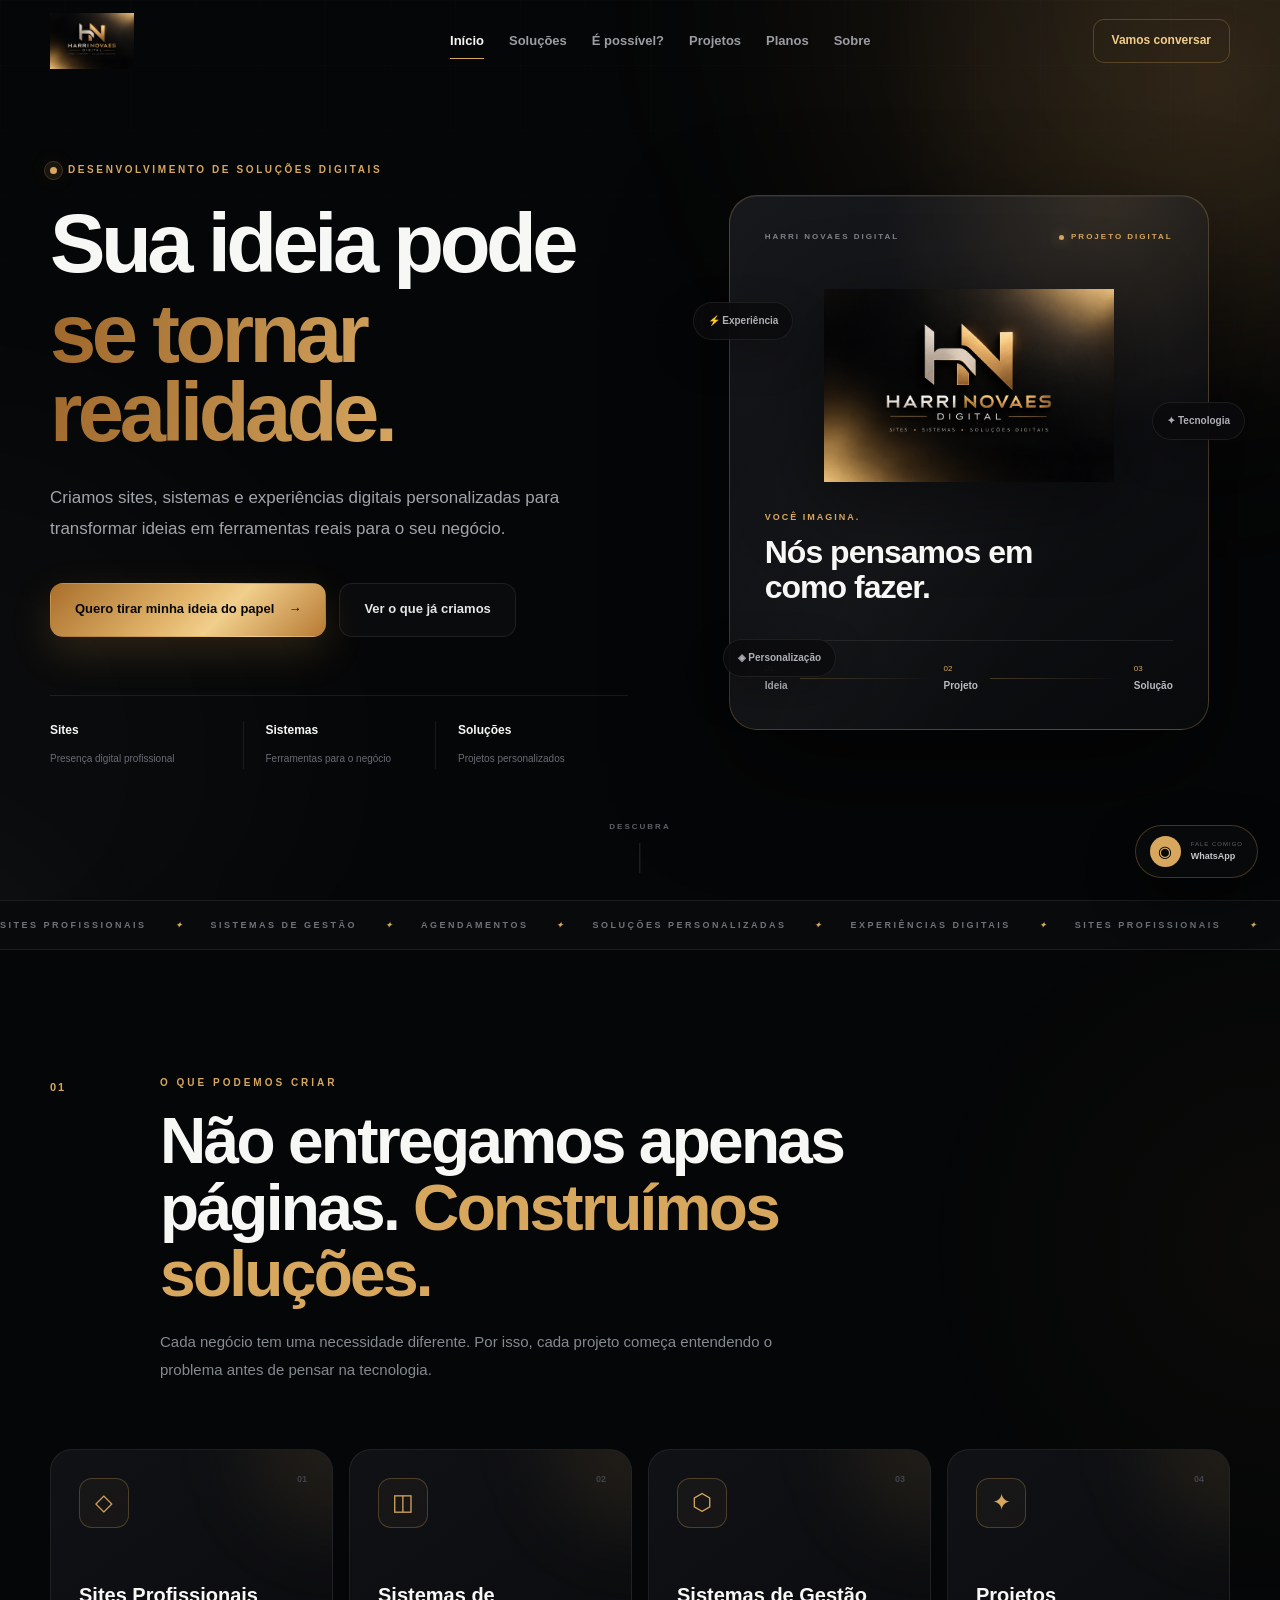
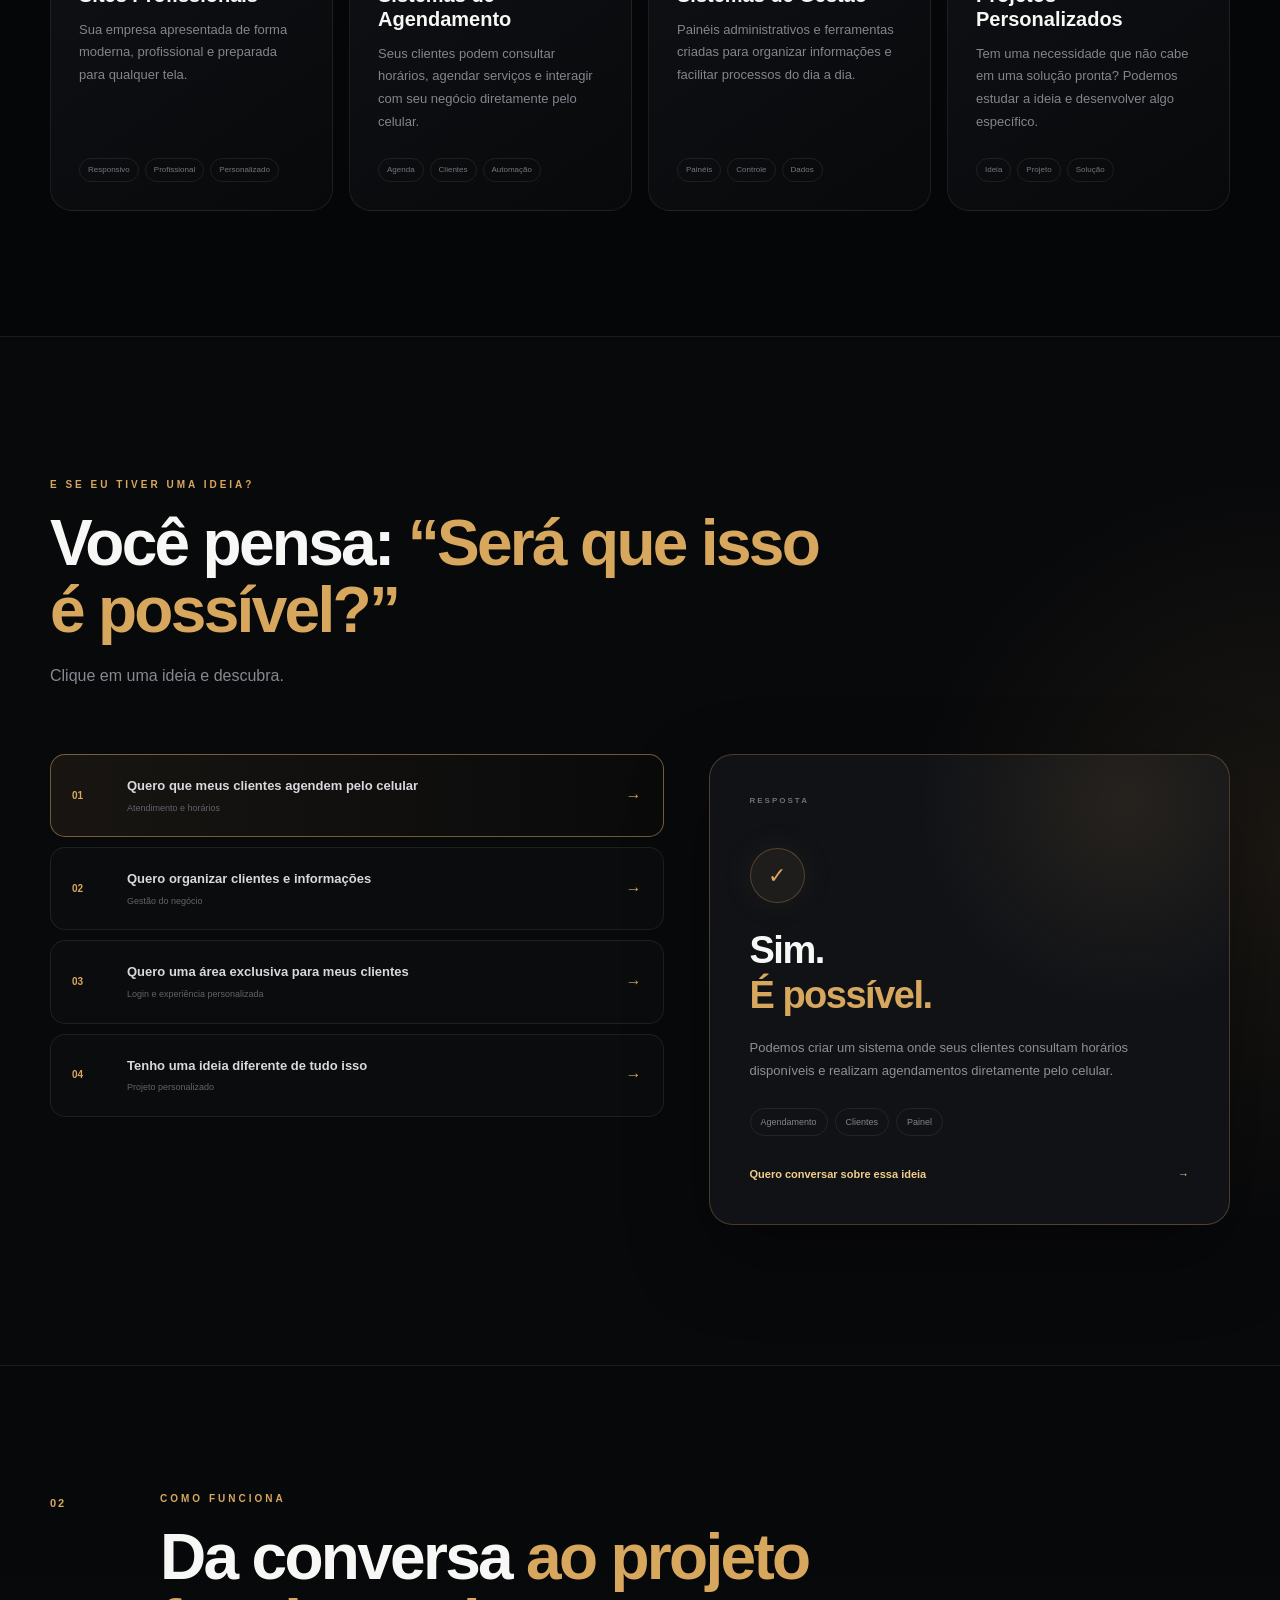
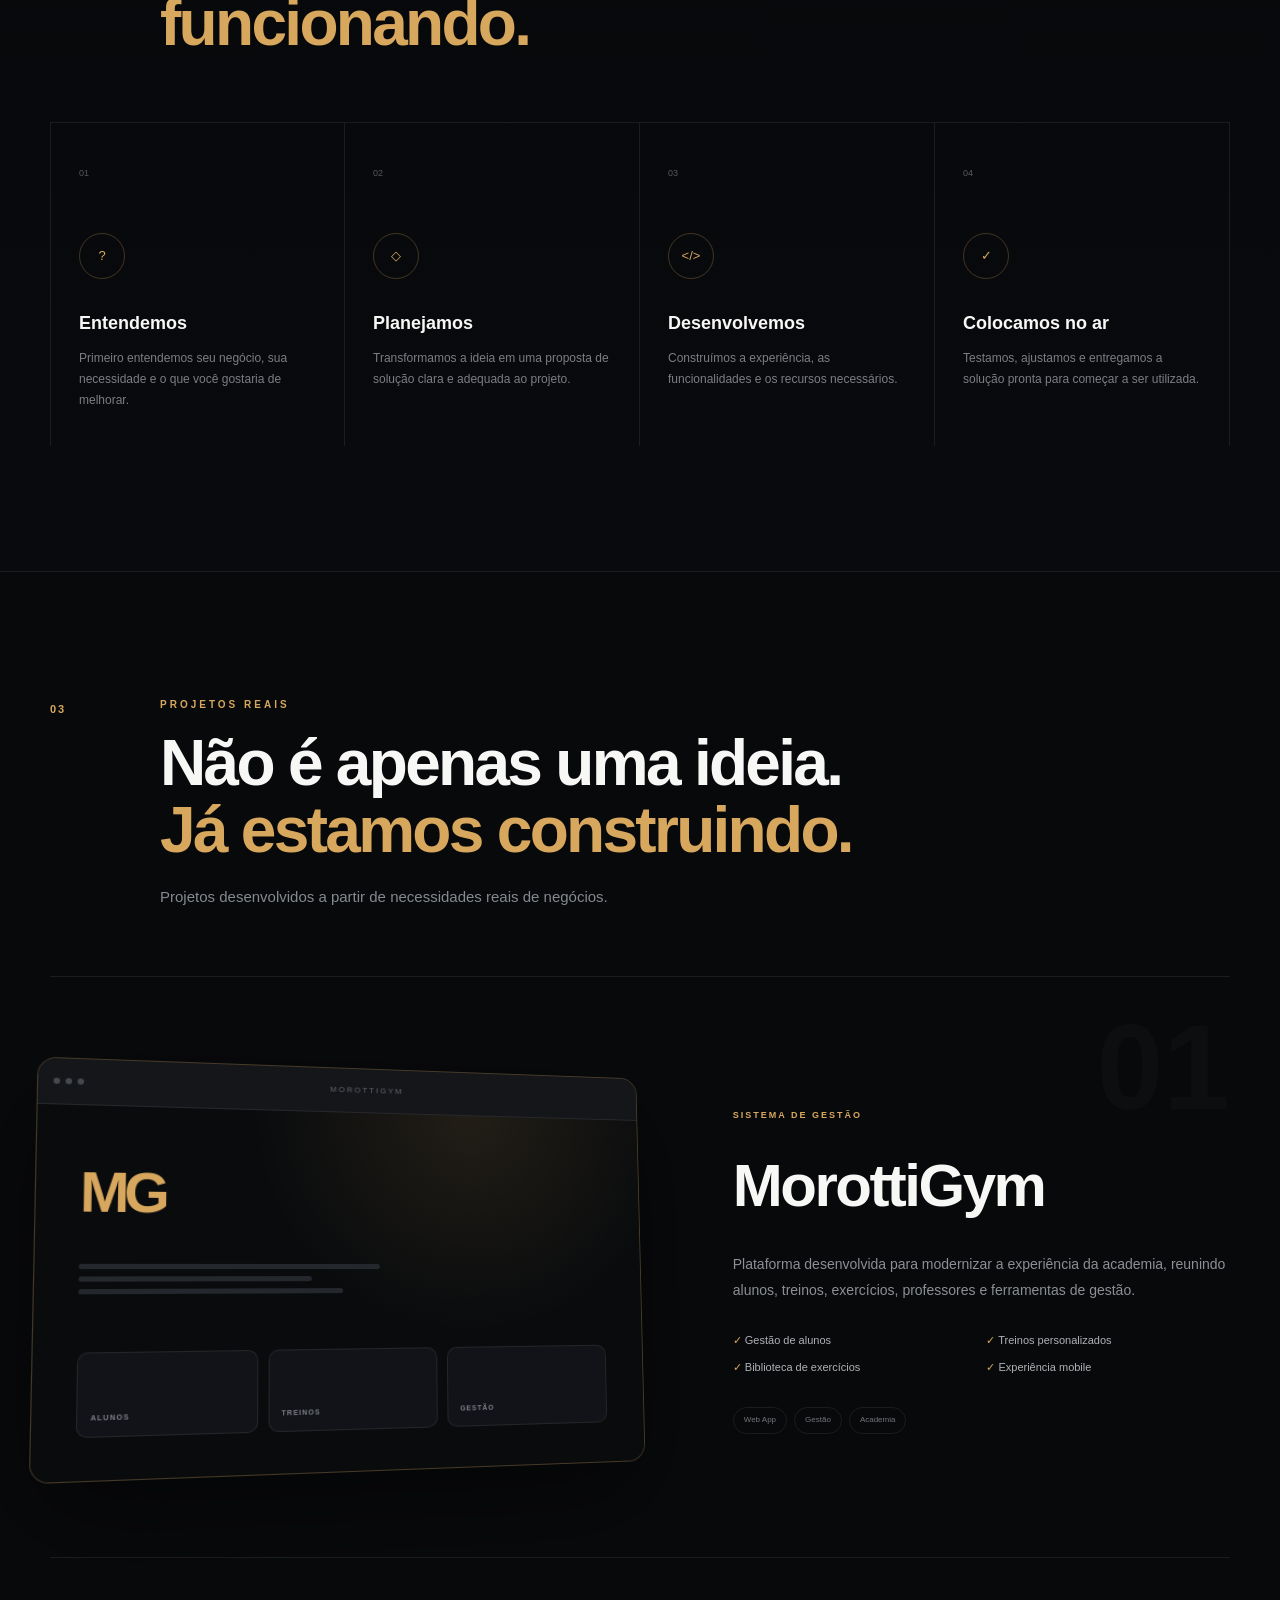
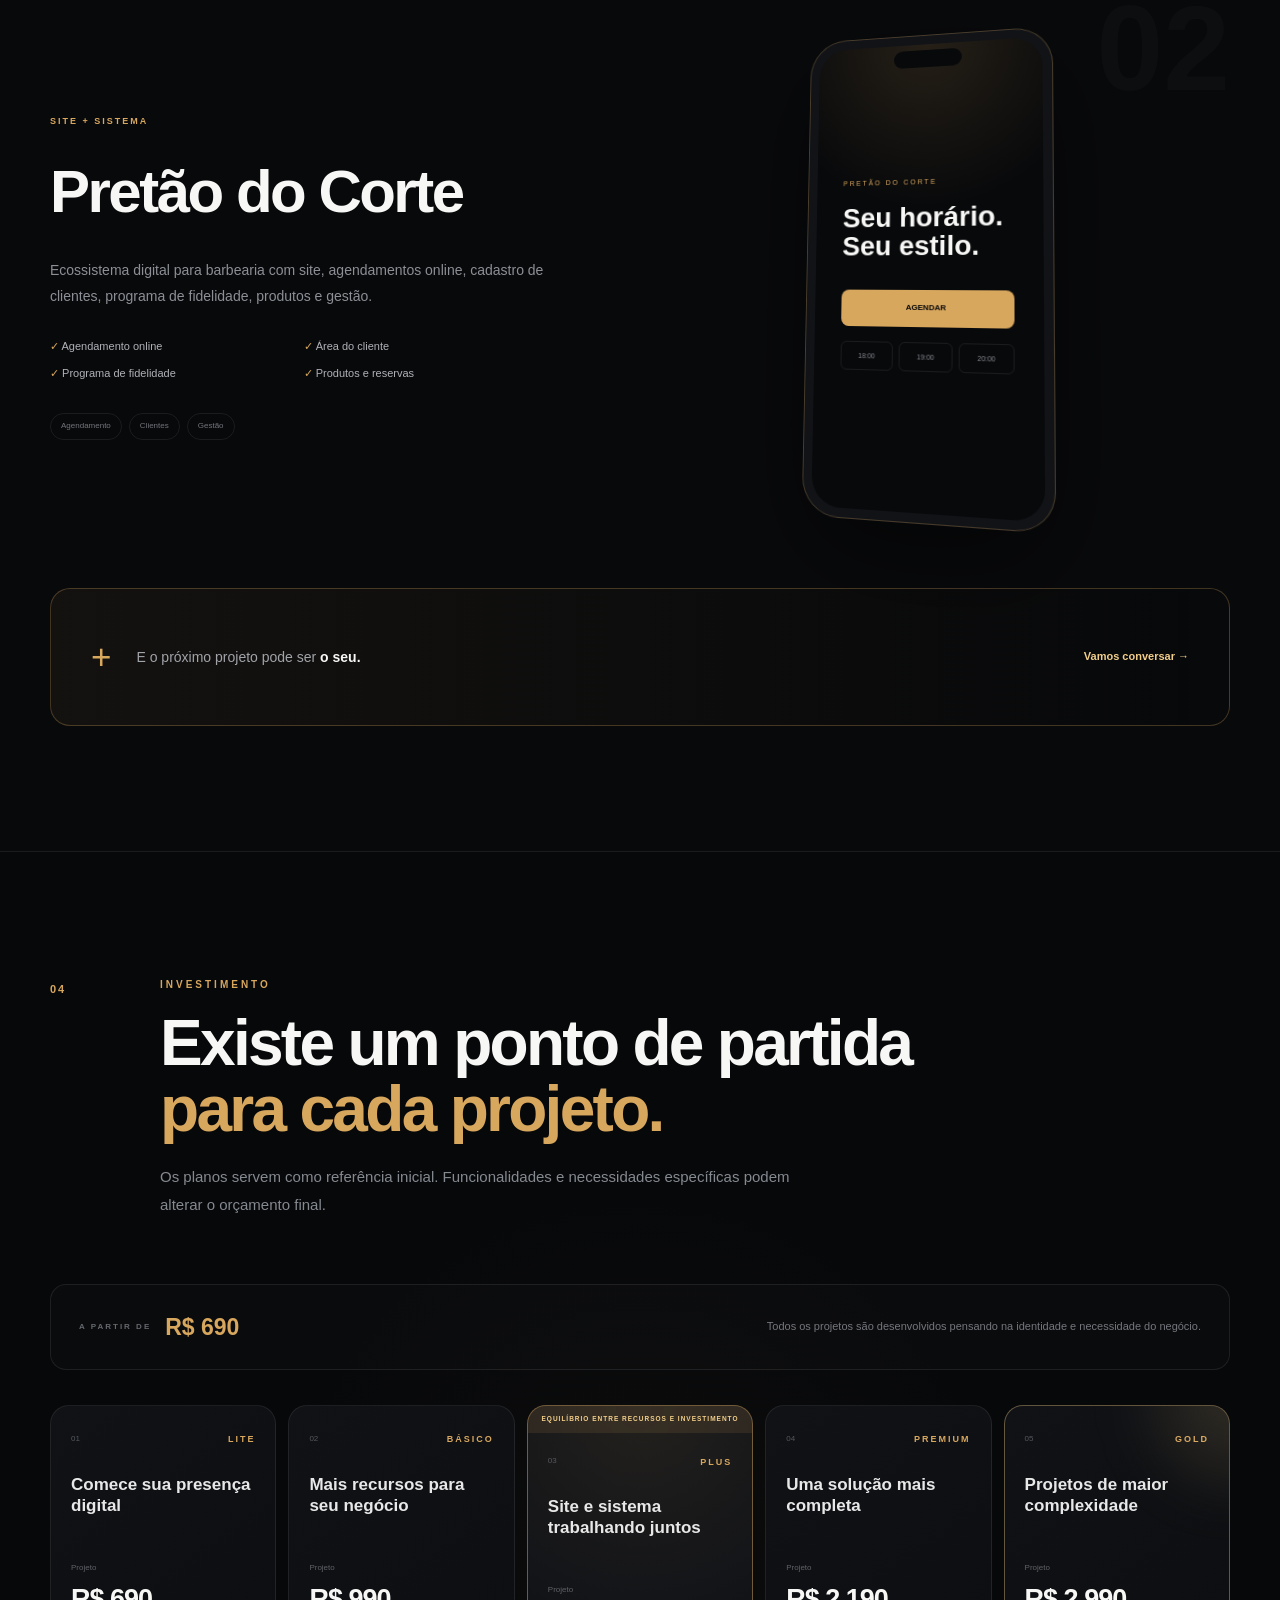
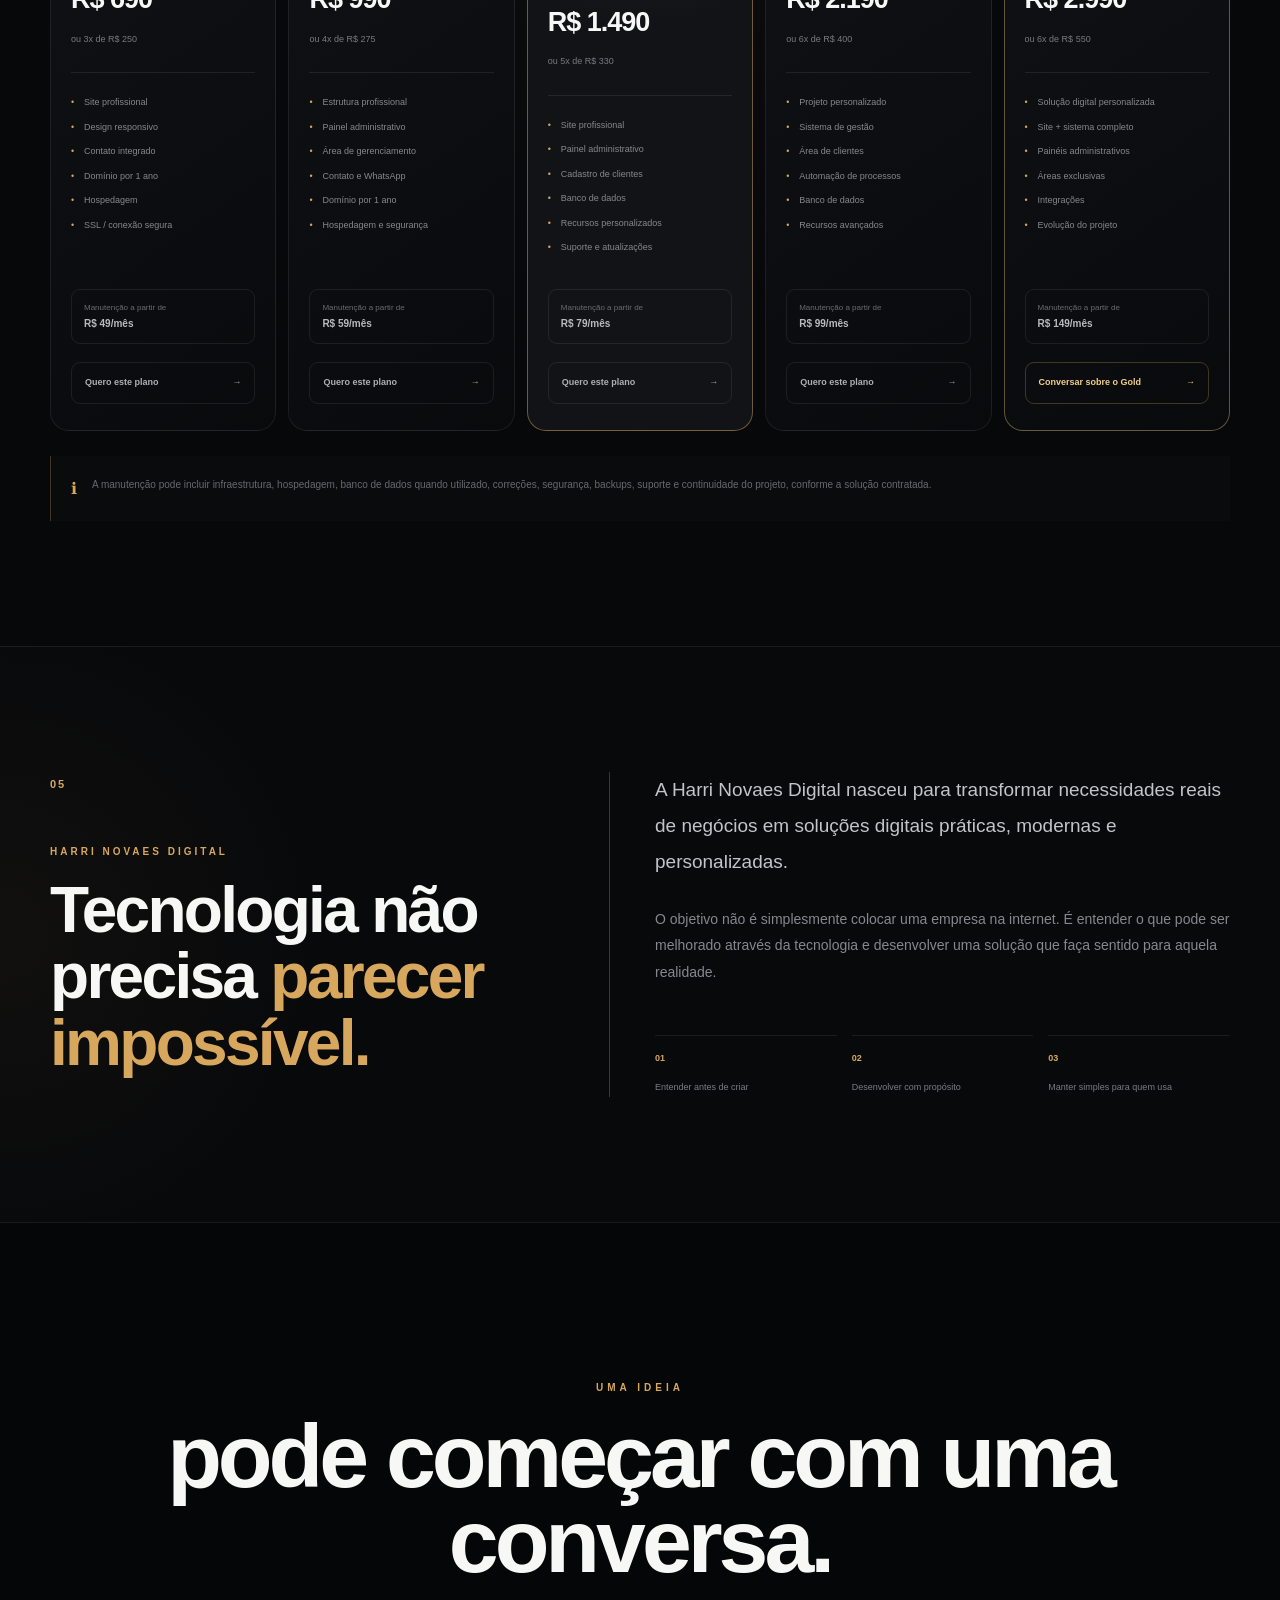
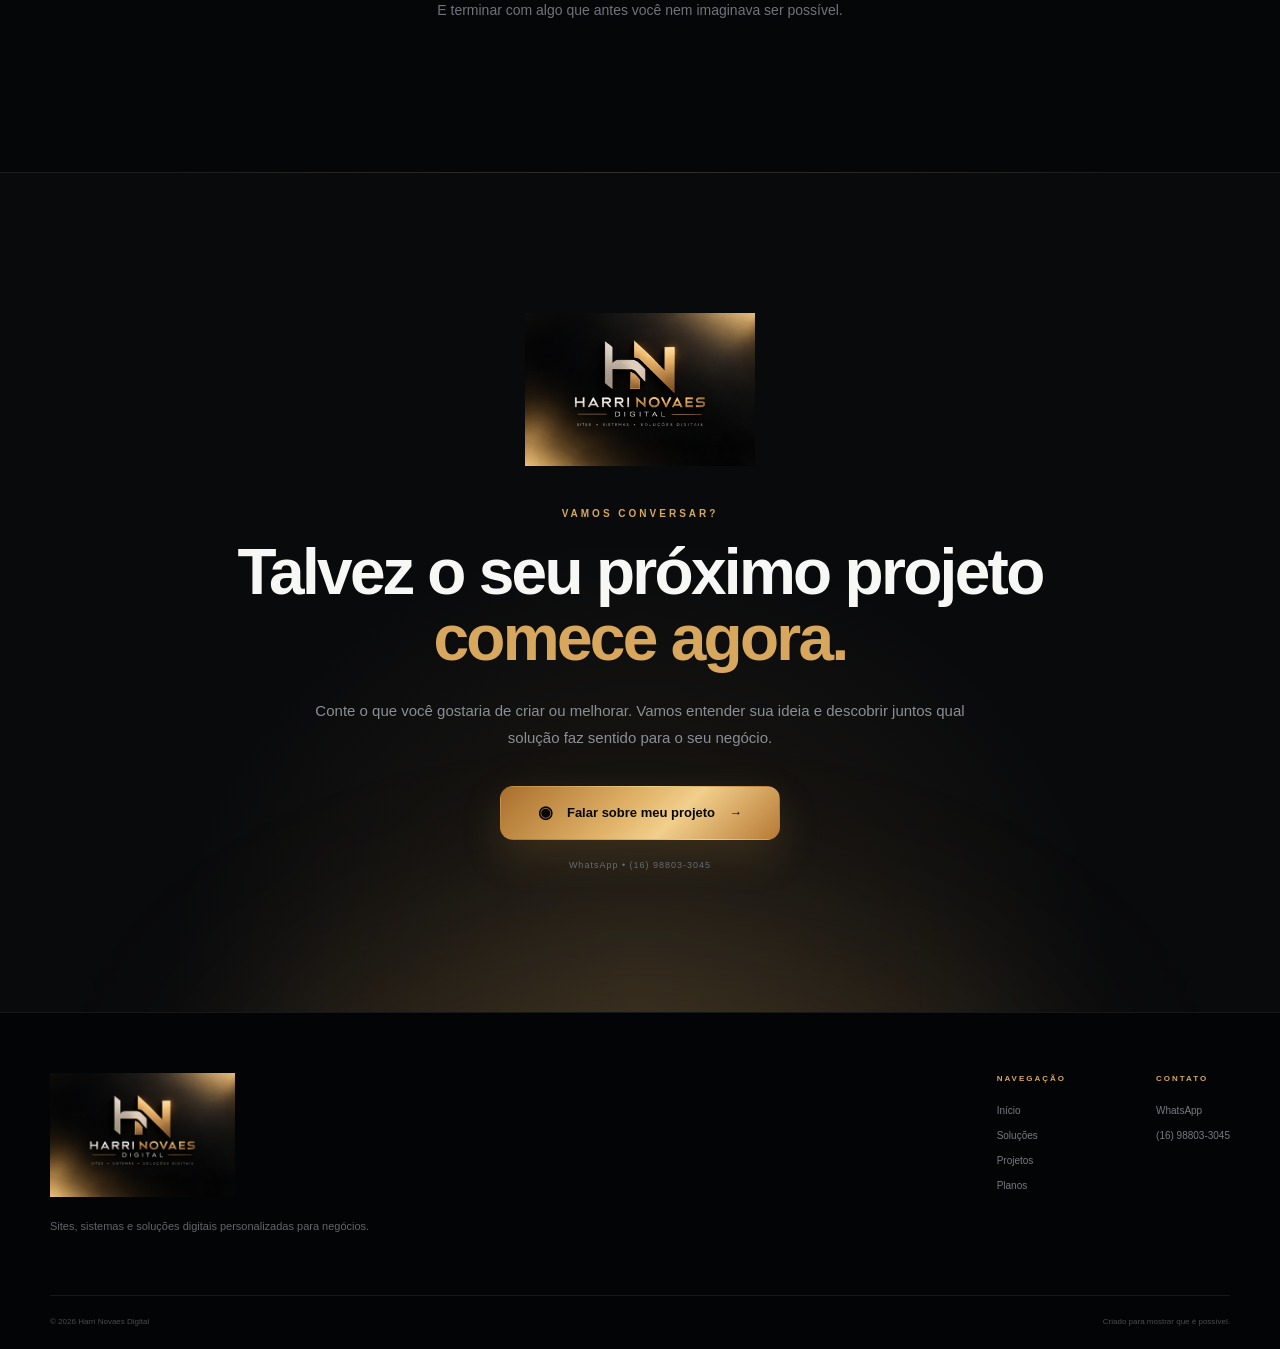
==== index.html @ 3daa3bec "Add files via upload" ====
<!DOCTYPE html>
<html lang="pt-BR">

<head>
  <meta charset="UTF-8">

  <meta
    name="viewport"
    content="width=device-width, initial-scale=1.0"
  >

  <meta name="theme-color" content="#070809">

  <title>
    Harri Novaes Digital | Sites, Sistemas e Soluções Digitais
  </title>

  <meta
    name="description"
    content="Sites profissionais, sistemas de gestão, agendamentos e soluções digitais personalizadas para negócios."
  >

  <link rel="stylesheet" href="style.css">
</head>

<body>

  <!-- =====================================================
       ABERTURA
  ====================================================== -->

  <div class="intro-screen" id="introScreen">
    <div class="intro-content">

      <img
        src="logo.png"
        alt="Harri Novaes Digital"
        class="intro-logo"
      >

      <div class="intro-line"></div>

      <span class="intro-text">
        TRANSFORMANDO IDEIAS EM SOLUÇÕES DIGITAIS
      </span>

    </div>
  </div>


  <!-- =====================================================
       EFEITOS GERAIS
  ====================================================== -->

  <div class="page-effects" aria-hidden="true">
    <div class="mouse-glow" id="mouseGlow"></div>
    <div class="background-grid"></div>
    <div class="background-light light-one"></div>
    <div class="background-light light-two"></div>
  </div>


  <!-- =====================================================
       CABEÇALHO
  ====================================================== -->

  <header class="header" id="header">

    <div class="container header-content">

      <a
        href="#inicio"
        class="brand"
        aria-label="Harri Novaes Digital"
      >
        <img
          src="logo.png"
          alt="Harri Novaes Digital"
          class="brand-logo"
        >
      </a>


      <nav class="nav" id="nav">

        <a href="#inicio" class="nav-link active">
          Início
        </a>

        <a href="#solucoes" class="nav-link">
          Soluções
        </a>

        <a href="#possivel" class="nav-link">
          É possível?
        </a>

        <a href="#portfolio" class="nav-link">
          Projetos
        </a>

        <a href="#planos" class="nav-link">
          Planos
        </a>

        <a href="#sobre" class="nav-link">
          Sobre
        </a>

      </nav>


      <a
        href="#orcamento"
        class="header-button magnetic"
      >
        Vamos conversar
      </a>


      <button
        class="menu-button"
        id="menuButton"
        aria-label="Abrir menu"
        aria-expanded="false"
      >
        <span></span>
        <span></span>
        <span></span>
      </button>

    </div>

  </header>


  <main>

    <!-- =====================================================
         HERO
    ====================================================== -->

    <section
      class="hero section-observer"
      id="inicio"
    >

      <div class="hero-orb hero-orb-one"></div>
      <div class="hero-orb hero-orb-two"></div>


      <div class="container hero-content">

        <!-- TEXTO -->

        <div
          class="hero-text reveal"
          data-reveal="left"
        >

          <div class="hero-status">
            <span class="status-dot"></span>

            <span>
              DESENVOLVIMENTO DE SOLUÇÕES DIGITAIS
            </span>
          </div>


          <h1>
            Sua ideia pode
            <span class="gradient-text">
              se tornar realidade.
            </span>
          </h1>


          <p class="hero-description">
            Criamos sites, sistemas e experiências digitais
            personalizadas para transformar ideias em ferramentas
            reais para o seu negócio.
          </p>


          <div class="hero-actions">

            <a
              href="#orcamento"
              class="button primary magnetic"
            >
              <span>Quero tirar minha ideia do papel</span>
              <strong>→</strong>
            </a>

            <a
              href="#portfolio"
              class="button secondary"
            >
              Ver o que já criamos
            </a>

          </div>


          <div class="hero-proof">

            <div>
              <strong>Sites</strong>
              <span>Presença digital profissional</span>
            </div>

            <div>
              <strong>Sistemas</strong>
              <span>Ferramentas para o negócio</span>
            </div>

            <div>
              <strong>Soluções</strong>
              <span>Projetos personalizados</span>
            </div>

          </div>

        </div>


        <!-- EXPERIÊNCIA VISUAL -->

        <div
          class="hero-experience reveal"
          data-reveal="right"
        >

          <div
            class="experience-card tilt-card"
            data-tilt
          >

            <div class="experience-top">

              <span>
                HARRI NOVAES DIGITAL
              </span>

              <div class="experience-live">
                <i></i>
                PROJETO DIGITAL
              </div>

            </div>


            <div class="experience-logo">
              <img
                src="logo.png"
                alt="Harri Novaes Digital"
              >
            </div>


            <div class="experience-question">

              <small>
                VOCÊ IMAGINA.
              </small>

              <h2>
                Nós pensamos em como fazer.
              </h2>

            </div>


            <div class="experience-process">

              <div>
                <span>01</span>
                <strong>Ideia</strong>
              </div>

              <i></i>

              <div>
                <span>02</span>
                <strong>Projeto</strong>
              </div>

              <i></i>

              <div>
                <span>03</span>
                <strong>Solução</strong>
              </div>

            </div>

          </div>


          <div class="floating-tag tag-one">
            ⚡ Experiência
          </div>

          <div class="floating-tag tag-two">
            ✦ Tecnologia
          </div>

          <div class="floating-tag tag-three">
            ◈ Personalização
          </div>

        </div>

      </div>


      <a
        href="#solucoes"
        class="scroll-indicator"
        aria-label="Continuar navegando"
      >
        <span>DESCUBRA</span>
        <i></i>
      </a>

    </section>


    <!-- =====================================================
         FAIXA ANIMADA
    ====================================================== -->

    <section class="marquee-section">

      <div class="marquee">

        <div class="marquee-track">

          <span>SITES PROFISSIONAIS</span>
          <i>✦</i>

          <span>SISTEMAS DE GESTÃO</span>
          <i>✦</i>

          <span>AGENDAMENTOS</span>
          <i>✦</i>

          <span>SOLUÇÕES PERSONALIZADAS</span>
          <i>✦</i>

          <span>EXPERIÊNCIAS DIGITAIS</span>
          <i>✦</i>

          <span>SITES PROFISSIONAIS</span>
          <i>✦</i>

          <span>SISTEMAS DE GESTÃO</span>
          <i>✦</i>

          <span>AGENDAMENTOS</span>
          <i>✦</i>

          <span>SOLUÇÕES PERSONALIZADAS</span>
          <i>✦</i>

          <span>EXPERIÊNCIAS DIGITAIS</span>
          <i>✦</i>

        </div>

      </div>

    </section>


    <!-- =====================================================
         SOLUÇÕES
    ====================================================== -->

    <section
      class="section solutions-section section-observer"
      id="solucoes"
    >

      <div class="container">

        <div class="section-heading reveal">

          <span class="section-number">
            01
          </span>

          <div>

            <span class="eyebrow">
              O QUE PODEMOS CRIAR
            </span>

            <h2>
              Não entregamos apenas páginas.
              <span>Construímos soluções.</span>
            </h2>

            <p>
              Cada negócio tem uma necessidade diferente.
              Por isso, cada projeto começa entendendo o problema
              antes de pensar na tecnologia.
            </p>

          </div>

        </div>


        <div class="solutions-grid">

          <article
            class="solution-card reveal tilt-card"
            data-tilt
          >

            <div class="card-light"></div>

            <div class="solution-number">01</div>

            <div class="solution-icon">◇</div>

            <h3>Sites Profissionais</h3>

            <p>
              Sua empresa apresentada de forma moderna,
              profissional e preparada para qualquer tela.
            </p>

            <div class="solution-features">
              <span>Responsivo</span>
              <span>Profissional</span>
              <span>Personalizado</span>
            </div>

            <div class="solution-arrow">↗</div>

          </article>


          <article
            class="solution-card reveal tilt-card"
            data-tilt
          >

            <div class="card-light"></div>

            <div class="solution-number">02</div>

            <div class="solution-icon">◫</div>

            <h3>Sistemas de Agendamento</h3>

            <p>
              Seus clientes podem consultar horários,
              agendar serviços e interagir com seu negócio
              diretamente pelo celular.
            </p>

            <div class="solution-features">
              <span>Agenda</span>
              <span>Clientes</span>
              <span>Automação</span>
            </div>

            <div class="solution-arrow">↗</div>

          </article>


          <article
            class="solution-card reveal tilt-card"
            data-tilt
          >

            <div class="card-light"></div>

            <div class="solution-number">03</div>

            <div class="solution-icon">⬡</div>

            <h3>Sistemas de Gestão</h3>

            <p>
              Painéis administrativos e ferramentas
              criadas para organizar informações e facilitar
              processos do dia a dia.
            </p>

            <div class="solution-features">
              <span>Painéis</span>
              <span>Controle</span>
              <span>Dados</span>
            </div>

            <div class="solution-arrow">↗</div>

          </article>


          <article
            class="solution-card reveal tilt-card"
            data-tilt
          >

            <div class="card-light"></div>

            <div class="solution-number">04</div>

            <div class="solution-icon">✦</div>

            <h3>Projetos Personalizados</h3>

            <p>
              Tem uma necessidade que não cabe em uma solução pronta?
              Podemos estudar a ideia e desenvolver algo específico.
            </p>

            <div class="solution-features">
              <span>Ideia</span>
              <span>Projeto</span>
              <span>Solução</span>
            </div>

            <div class="solution-arrow">↗</div>

          </article>

        </div>

      </div>

    </section>


    <!-- =====================================================
         SERÁ QUE É POSSÍVEL?
    ====================================================== -->

    <section
      class="possibility-section section-observer"
      id="possivel"
    >

      <div class="possibility-glow"></div>


      <div class="container possibility-container">

        <div class="possibility-intro reveal">

          <span class="eyebrow">
            E SE EU TIVER UMA IDEIA?
          </span>

          <h2>
            Você pensa:
            <span>“Será que isso é possível?”</span>
          </h2>

          <p>
            Clique em uma ideia e descubra.
          </p>

        </div>


        <div class="possibility-experience">

          <div class="possibility-options reveal">

            <button
              class="possibility-option active"
              data-possibility="agenda"
            >

              <span>01</span>

              <div>
                <strong>
                  Quero que meus clientes agendem pelo celular
                </strong>

                <small>
                  Atendimento e horários
                </small>
              </div>

              <i>→</i>

            </button>


            <button
              class="possibility-option"
              data-possibility="gestao"
            >

              <span>02</span>

              <div>
                <strong>
                  Quero organizar clientes e informações
                </strong>

                <small>
                  Gestão do negócio
                </small>
              </div>

              <i>→</i>

            </button>


            <button
              class="possibility-option"
              data-possibility="area"
            >

              <span>03</span>

              <div>
                <strong>
                  Quero uma área exclusiva para meus clientes
                </strong>

                <small>
                  Login e experiência personalizada
                </small>
              </div>

              <i>→</i>

            </button>


            <button
              class="possibility-option"
              data-possibility="ideia"
            >

              <span>04</span>

              <div>
                <strong>
                  Tenho uma ideia diferente de tudo isso
                </strong>

                <small>
                  Projeto personalizado
                </small>
              </div>

              <i>→</i>

            </button>

          </div>


          <div
            class="possibility-result reveal"
            id="possibilityResult"
          >

            <span class="result-label">
              RESPOSTA
            </span>

            <div class="result-icon">
              ✓
            </div>

            <h3>
              Sim.
              <span>É possível.</span>
            </h3>

            <p id="possibilityText">
              Podemos criar um sistema onde seus clientes
              consultam horários disponíveis e realizam
              agendamentos diretamente pelo celular.
            </p>

            <div class="result-tech" id="possibilityTags">

              <span>Agendamento</span>
              <span>Clientes</span>
              <span>Painel</span>

            </div>

            <a
              href="#orcamento"
              class="result-link"
            >
              Quero conversar sobre essa ideia
              <strong>→</strong>
            </a>

          </div>

        </div>

      </div>

    </section>


    <!-- =====================================================
         PROCESSO
    ====================================================== -->

    <section class="section process-section">

      <div class="container">

        <div class="section-heading reveal">

          <span class="section-number">
            02
          </span>

          <div>

            <span class="eyebrow">
              COMO FUNCIONA
            </span>

            <h2>
              Da conversa
              <span>ao projeto funcionando.</span>
            </h2>

          </div>

        </div>


        <div class="process-grid">

          <article class="process-card reveal">

            <span class="process-step">
              01
            </span>

            <div class="process-symbol">
              ?
            </div>

            <h3>
              Entendemos
            </h3>

            <p>
              Primeiro entendemos seu negócio, sua necessidade
              e o que você gostaria de melhorar.
            </p>

          </article>


          <article class="process-card reveal">

            <span class="process-step">
              02
            </span>

            <div class="process-symbol">
              ◇
            </div>

            <h3>
              Planejamos
            </h3>

            <p>
              Transformamos a ideia em uma proposta de solução
              clara e adequada ao projeto.
            </p>

          </article>


          <article class="process-card reveal">

            <span class="process-step">
              03
            </span>

            <div class="process-symbol">
              &lt;/&gt;
            </div>

            <h3>
              Desenvolvemos
            </h3>

            <p>
              Construímos a experiência, as funcionalidades
              e os recursos necessários.
            </p>

          </article>


          <article class="process-card reveal">

            <span class="process-step">
              04
            </span>

            <div class="process-symbol">
              ✓
            </div>

            <h3>
              Colocamos no ar
            </h3>

            <p>
              Testamos, ajustamos e entregamos a solução
              pronta para começar a ser utilizada.
            </p>

          </article>

        </div>

      </div>

    </section>


    <!-- =====================================================
         PORTFÓLIO
    ====================================================== -->

    <section
      class="section portfolio-section section-observer"
      id="portfolio"
    >

      <div class="container">

        <div class="section-heading reveal">

          <span class="section-number">
            03
          </span>

          <div>

            <span class="eyebrow">
              PROJETOS REAIS
            </span>

            <h2>
              Não é apenas uma ideia.
              <span>Já estamos construindo.</span>
            </h2>

            <p>
              Projetos desenvolvidos a partir de necessidades
              reais de negócios.
            </p>

          </div>

        </div>


        <!-- MOROTTIGYM -->

        <article
          class="showcase-project reveal"
          data-project="morottigym"
        >

          <div class="showcase-number">
            01
          </div>


          <div class="showcase-visual">

            <div class="browser-mockup">

              <div class="browser-bar">

                <div class="browser-dots">
                  <span></span>
                  <span></span>
                  <span></span>
                </div>

                <div class="browser-address">
                  MOROTTIGYM
                </div>

              </div>


              <div class="mockup-content gym-mockup">

                <div class="mockup-logo">
                  MG
                </div>

                <div class="mockup-lines">
                  <span></span>
                  <span></span>
                  <span></span>
                </div>

                <div class="mockup-cards">

                  <div>
                    <strong>ALUNOS</strong>
                  </div>

                  <div>
                    <strong>TREINOS</strong>
                  </div>

                  <div>
                    <strong>GESTÃO</strong>
                  </div>

                </div>

              </div>

            </div>

          </div>


          <div class="showcase-content">

            <span class="project-type">
              SISTEMA DE GESTÃO
            </span>

            <h3>
              MorottiGym
            </h3>

            <p>
              Plataforma desenvolvida para modernizar a experiência
              da academia, reunindo alunos, treinos, exercícios,
              professores e ferramentas de gestão.
            </p>

            <div class="project-feature-list">

              <span>✓ Gestão de alunos</span>
              <span>✓ Treinos personalizados</span>
              <span>✓ Biblioteca de exercícios</span>
              <span>✓ Experiência mobile</span>

            </div>


            <div class="project-tags">

              <span>Web App</span>
              <span>Gestão</span>
              <span>Academia</span>

            </div>

          </div>

        </article>


        <!-- PRETÃO -->

        <article
          class="showcase-project reverse reveal"
          data-project="pretao"
        >

          <div class="showcase-number">
            02
          </div>


          <div class="showcase-visual">

            <div class="phone-mockup">

              <div class="phone-speaker"></div>

              <div class="phone-screen">

                <div class="barber-demo">

                  <span class="demo-small">
                    PRETÃO DO CORTE
                  </span>

                  <strong>
                    Seu horário.<br>
                    Seu estilo.
                  </strong>

                  <div class="demo-button">
                    AGENDAR
                  </div>

                  <div class="demo-times">
                    <span>18:00</span>
                    <span>19:00</span>
                    <span>20:00</span>
                  </div>

                </div>

              </div>

            </div>

          </div>


          <div class="showcase-content">

            <span class="project-type">
              SITE + SISTEMA
            </span>

            <h3>
              Pretão do Corte
            </h3>

            <p>
              Ecossistema digital para barbearia com site,
              agendamentos online, cadastro de clientes,
              programa de fidelidade, produtos e gestão.
            </p>

            <div class="project-feature-list">

              <span>✓ Agendamento online</span>
              <span>✓ Área do cliente</span>
              <span>✓ Programa de fidelidade</span>
              <span>✓ Produtos e reservas</span>

            </div>


            <div class="project-tags">

              <span>Agendamento</span>
              <span>Clientes</span>
              <span>Gestão</span>

            </div>

          </div>

        </article>


        <div class="portfolio-message reveal">

          <span>+</span>

          <p>
            E o próximo projeto pode ser
            <strong>o seu.</strong>
          </p>

          <a href="#orcamento">
            Vamos conversar →
          </a>

        </div>

      </div>

    </section>


    <!-- =====================================================
         PLANOS
    ====================================================== -->

    <section
      class="section plans-section section-observer"
      id="planos"
    >

      <div class="container">

        <div class="section-heading reveal">

          <span class="section-number">
            04
          </span>

          <div>

            <span class="eyebrow">
              INVESTIMENTO
            </span>

            <h2>
              Existe um ponto de partida
              <span>para cada projeto.</span>
            </h2>

            <p>
              Os planos servem como referência inicial.
              Funcionalidades e necessidades específicas
              podem alterar o orçamento final.
            </p>

          </div>

        </div>


        <div class="plans-intro reveal">

          <div>
            <span>A PARTIR DE</span>
            <strong>R$ 690</strong>
          </div>

          <p>
            Todos os projetos são desenvolvidos pensando
            na identidade e necessidade do negócio.
          </p>

        </div>


        <div class="plans-grid">


          <!-- LITE -->

          <article class="plan-card reveal">

            <div class="plan-top">

              <span class="plan-level">
                01
              </span>

              <span class="plan-name">
                LITE
              </span>

            </div>

            <h3>
              Comece sua presença digital
            </h3>

            <div class="plan-price">

              <small>Projeto</small>

              <strong>
                R$ 690
              </strong>

              <span>
                ou 3x de R$ 250
              </span>

            </div>

            <ul>
              <li>Site profissional</li>
              <li>Design responsivo</li>
              <li>Contato integrado</li>
              <li>Domínio por 1 ano</li>
              <li>Hospedagem</li>
              <li>SSL / conexão segura</li>
            </ul>

            <div class="maintenance">
              Manutenção a partir de
              <strong>R$ 49/mês</strong>
            </div>

            <a
              href="#orcamento"
              class="plan-button"
              data-plan="Lite"
            >
              Quero este plano
              <span>→</span>
            </a>

          </article>


          <!-- BÁSICO -->

          <article class="plan-card reveal">

            <div class="plan-top">

              <span class="plan-level">
                02
              </span>

              <span class="plan-name">
                BÁSICO
              </span>

            </div>

            <h3>
              Mais recursos para seu negócio
            </h3>

            <div class="plan-price">

              <small>Projeto</small>

              <strong>
                R$ 990
              </strong>

              <span>
                ou 4x de R$ 275
              </span>

            </div>

            <ul>
              <li>Estrutura profissional</li>
              <li>Painel administrativo</li>
              <li>Área de gerenciamento</li>
              <li>Contato e WhatsApp</li>
              <li>Domínio por 1 ano</li>
              <li>Hospedagem e segurança</li>
            </ul>

            <div class="maintenance">
              Manutenção a partir de
              <strong>R$ 59/mês</strong>
            </div>

            <a
              href="#orcamento"
              class="plan-button"
              data-plan="Básico"
            >
              Quero este plano
              <span>→</span>
            </a>

          </article>


          <!-- PLUS -->

          <article class="plan-card plan-highlight reveal">

            <div class="plan-popular">
              EQUILÍBRIO ENTRE RECURSOS E INVESTIMENTO
            </div>

            <div class="plan-top">

              <span class="plan-level">
                03
              </span>

              <span class="plan-name">
                PLUS
              </span>

            </div>

            <h3>
              Site e sistema trabalhando juntos
            </h3>

            <div class="plan-price">

              <small>Projeto</small>

              <strong>
                R$ 1.490
              </strong>

              <span>
                ou 5x de R$ 330
              </span>

            </div>

            <ul>
              <li>Site profissional</li>
              <li>Painel administrativo</li>
              <li>Cadastro de clientes</li>
              <li>Banco de dados</li>
              <li>Recursos personalizados</li>
              <li>Suporte e atualizações</li>
            </ul>

            <div class="maintenance">
              Manutenção a partir de
              <strong>R$ 79/mês</strong>
            </div>

            <a
              href="#orcamento"
              class="plan-button"
              data-plan="Plus"
            >
              Quero este plano
              <span>→</span>
            </a>

          </article>


          <!-- PREMIUM -->

          <article class="plan-card reveal">

            <div class="plan-top">

              <span class="plan-level">
                04
              </span>

              <span class="plan-name">
                PREMIUM
              </span>

            </div>

            <h3>
              Uma solução mais completa
            </h3>

            <div class="plan-price">

              <small>Projeto</small>

              <strong>
                R$ 2.190
              </strong>

              <span>
                ou 6x de R$ 400
              </span>

            </div>

            <ul>
              <li>Projeto personalizado</li>
              <li>Sistema de gestão</li>
              <li>Área de clientes</li>
              <li>Automação de processos</li>
              <li>Banco de dados</li>
              <li>Recursos avançados</li>
            </ul>

            <div class="maintenance">
              Manutenção a partir de
              <strong>R$ 99/mês</strong>
            </div>

            <a
              href="#orcamento"
              class="plan-button"
              data-plan="Premium"
            >
              Quero este plano
              <span>→</span>
            </a>

          </article>


          <!-- GOLD -->

          <article class="plan-card plan-gold reveal">

            <div class="gold-glow"></div>

            <div class="plan-top">

              <span class="plan-level">
                05
              </span>

              <span class="plan-name">
                GOLD
              </span>

            </div>

            <h3>
              Projetos de maior complexidade
            </h3>

            <div class="plan-price">

              <small>Projeto</small>

              <strong>
                R$ 2.990
              </strong>

              <span>
                ou 6x de R$ 550
              </span>

            </div>

            <ul>
              <li>Solução digital personalizada</li>
              <li>Site + sistema completo</li>
              <li>Painéis administrativos</li>
              <li>Áreas exclusivas</li>
              <li>Integrações</li>
              <li>Evolução do projeto</li>
            </ul>

            <div class="maintenance">
              Manutenção a partir de
              <strong>R$ 149/mês</strong>
            </div>

            <a
              href="#orcamento"
              class="plan-button gold-button"
              data-plan="Gold"
            >
              Conversar sobre o Gold
              <span>→</span>
            </a>

          </article>

        </div>


        <div class="plans-note reveal">

          <span>ℹ</span>

          <p>
            A manutenção pode incluir infraestrutura,
            hospedagem, banco de dados quando utilizado,
            correções, segurança, backups, suporte e
            continuidade do projeto, conforme a solução contratada.
          </p>

        </div>

      </div>

    </section>


    <!-- =====================================================
         SOBRE
    ====================================================== -->

    <section
      class="section about-section section-observer"
      id="sobre"
    >

      <div class="container about-grid">

        <div class="about-heading reveal">

          <span class="section-number">
            05
          </span>

          <span class="eyebrow">
            HARRI NOVAES DIGITAL
          </span>

          <h2>
            Tecnologia não precisa
            <span>parecer impossível.</span>
          </h2>

        </div>


        <div class="about-content reveal">

          <p class="about-lead">
            A Harri Novaes Digital nasceu para transformar
            necessidades reais de negócios em soluções digitais
            práticas, modernas e personalizadas.
          </p>

          <p>
            O objetivo não é simplesmente colocar uma empresa
            na internet. É entender o que pode ser melhorado
            através da tecnologia e desenvolver uma solução
            que faça sentido para aquela realidade.
          </p>

          <div class="about-values">

            <div>
              <strong>01</strong>
              <span>Entender antes de criar</span>
            </div>

            <div>
              <strong>02</strong>
              <span>Desenvolver com propósito</span>
            </div>

            <div>
              <strong>03</strong>
              <span>Manter simples para quem usa</span>
            </div>

          </div>

        </div>

      </div>

    </section>


    <!-- =====================================================
         FRASE
    ====================================================== -->

    <section class="statement-section">

      <div class="container">

        <div class="statement reveal">

          <span>
            UMA IDEIA
          </span>

          <h2>
            pode começar com uma conversa.
          </h2>

          <p>
            E terminar com algo que antes você
            nem imaginava ser possível.
          </p>

        </div>

      </div>

    </section>


    <!-- =====================================================
         ORÇAMENTO
    ====================================================== -->

    <section
      class="contact-section section-observer"
      id="orcamento"
    >

      <div class="contact-light"></div>


      <div class="container contact-content reveal">

        <img
          src="logo.png"
          alt="Harri Novaes Digital"
          class="contact-logo"
        >

        <span class="eyebrow">
          VAMOS CONVERSAR?
        </span>

        <h2>
          Talvez o seu próximo projeto
          <span>comece agora.</span>
        </h2>

        <p>
          Conte o que você gostaria de criar ou melhorar.
          Vamos entender sua ideia e descobrir juntos
          qual solução faz sentido para o seu negócio.
        </p>


        <div
          class="selected-plan"
          id="selectedPlan"
          hidden
        >
          Plano selecionado:
          <strong id="selectedPlanName"></strong>
        </div>


        <a
          href="https://wa.me/5516988033045?text=Ol%C3%A1%21%20Conheci%20a%20Harri%20Novaes%20Digital%20e%20gostaria%20de%20conversar%20sobre%20um%20projeto."
          target="_blank"
          rel="noopener noreferrer"
          class="button primary contact-button magnetic"
          id="whatsappButton"
        >

          <span class="whatsapp-symbol">
            ◉
          </span>

          Falar sobre meu projeto

          <strong>→</strong>

        </a>


        <span class="contact-phone">
          WhatsApp • (16) 98803-3045
        </span>

      </div>

    </section>

  </main>


  <!-- =====================================================
       RODAPÉ
  ====================================================== -->

  <footer class="footer">

    <div class="container footer-main">

      <div class="footer-brand">

        <img
          src="logo.png"
          alt="Harri Novaes Digital"
        >

        <p>
          Sites, sistemas e soluções digitais
          personalizadas para negócios.
        </p>

      </div>


      <div class="footer-links">

        <div>

          <strong>NAVEGAÇÃO</strong>

          <a href="#inicio">Início</a>
          <a href="#solucoes">Soluções</a>
          <a href="#portfolio">Projetos</a>
          <a href="#planos">Planos</a>

        </div>


        <div>

          <strong>CONTATO</strong>

          <a
            href="https://wa.me/5516988033045"
            target="_blank"
            rel="noopener noreferrer"
          >
            WhatsApp
          </a>

          <span>
            (16) 98803-3045
          </span>

        </div>

      </div>

    </div>


    <div class="container footer-bottom">

      <span>
        © 2026 Harri Novaes Digital
      </span>

      <span>
        Criado para mostrar que é possível.
      </span>

    </div>

  </footer>


  <!-- =====================================================
       BOTÃO FLUTUANTE
  ====================================================== -->

  <a
    href="https://wa.me/5516988033045?text=Ol%C3%A1%21%20Conheci%20a%20Harri%20Novaes%20Digital%20e%20gostaria%20de%20mais%20informa%C3%A7%C3%B5es."
    target="_blank"
    rel="noopener noreferrer"
    class="floating-whatsapp"
    aria-label="Falar pelo WhatsApp"
  >

    <span>◉</span>

    <div>
      <small>FALE COMIGO</small>
      <strong>WhatsApp</strong>
    </div>

  </a>


  <!-- =====================================================
       CURSOR DECORATIVO
  ====================================================== -->

  <div
    class="custom-cursor"
    id="customCursor"
    aria-hidden="true"
  ></div>


  <script src="script.js"></script>

</body>
</html>
---- style.css ----
/* ==========================================================
   HARRI NOVAES DIGITAL — STYLE V2
   Premium Digital Experience
========================================================== */

:root {
  --bg: #050607;
  --bg-2: #090a0d;
  --bg-3: #0d0f13;

  --card: rgba(16, 18, 22, 0.82);
  --card-2: rgba(22, 24, 29, 0.86);

  --white: #f7f7f5;
  --silver: #c9cbd0;
  --muted: #858990;

  --gold: #d8a75e;
  --gold-light: #f2ce8a;
  --gold-dark: #8e5d27;

  --border: rgba(255, 255, 255, 0.08);
  --gold-border: rgba(216, 167, 94, 0.28);

  --shadow: 0 35px 100px rgba(0, 0, 0, 0.55);

  --radius: 24px;
}


/* ==========================================================
   RESET
========================================================== */

* {
  margin: 0;
  padding: 0;
  box-sizing: border-box;
}

html {
  scroll-behavior: smooth;
  scroll-padding-top: 85px;
}

body {
  background: var(--bg);
  color: var(--white);

  font-family:
    Inter,
    -apple-system,
    BlinkMacSystemFont,
    "Segoe UI",
    Roboto,
    Helvetica,
    Arial,
    sans-serif;

  line-height: 1.6;

  overflow-x: hidden;
}

body.intro-active {
  overflow: hidden;
}

a {
  color: inherit;
  text-decoration: none;
}

button {
  font: inherit;
  color: inherit;
}

button,
a {
  -webkit-tap-highlight-color: transparent;
}

button {
  cursor: pointer;
}

img {
  max-width: 100%;
  display: block;
}

.container {
  width: min(1180px, calc(100% - 40px));
  margin-inline: auto;
}

::selection {
  background: var(--gold);
  color: #050607;
}


/* ==========================================================
   SCROLLBAR
========================================================== */

::-webkit-scrollbar {
  width: 9px;
}

::-webkit-scrollbar-track {
  background: #050607;
}

::-webkit-scrollbar-thumb {
  background: #39342e;
  border-radius: 20px;
}

::-webkit-scrollbar-thumb:hover {
  background: var(--gold-dark);
}


/* ==========================================================
   INTRO
========================================================== */

.intro-screen {
  position: fixed;
  inset: 0;

  z-index: 99999;

  display: flex;
  align-items: center;
  justify-content: center;

  background:
    radial-gradient(
      circle at center,
      #15130f 0%,
      #090909 36%,
      #030303 75%
    );

  transition:
    opacity 0.8s ease,
    visibility 0.8s ease;
}

.intro-screen.hide {
  opacity: 0;
  visibility: hidden;
  pointer-events: none;
}

.intro-content {
  width: min(620px, 80vw);

  display: flex;
  flex-direction: column;
  align-items: center;

  text-align: center;
}

.intro-logo {
  width: min(430px, 80vw);

  opacity: 0;
  transform: translateY(20px) scale(0.96);

  animation: introLogo 1s 0.15s ease forwards;
}

.intro-line {
  width: 0;
  height: 1px;

  margin: 28px 0 18px;

  background: linear-gradient(
    90deg,
    transparent,
    var(--gold),
    transparent
  );

  animation: introLine 1s 0.7s ease forwards;
}

.intro-text {
  color: var(--gold-light);

  font-size: 10px;
  font-weight: 700;

  letter-spacing: 4px;

  opacity: 0;

  animation: introText 0.8s 1s ease forwards;
}

@keyframes introLogo {
  to {
    opacity: 1;
    transform: translateY(0) scale(1);
  }
}

@keyframes introLine {
  to {
    width: 100%;
  }
}

@keyframes introText {
  to {
    opacity: 0.8;
  }
}


/* ==========================================================
   BACKGROUND EFFECTS
========================================================== */

.page-effects {
  position: fixed;
  inset: 0;

  z-index: -10;

  overflow: hidden;
  pointer-events: none;
}

.background-grid {
  position: absolute;
  inset: 0;

  background-image:
    linear-gradient(
      rgba(255, 255, 255, 0.018) 1px,
      transparent 1px
    ),
    linear-gradient(
      90deg,
      rgba(255, 255, 255, 0.018) 1px,
      transparent 1px
    );

  background-size: 65px 65px;

  mask-image:
    linear-gradient(
      to bottom,
      rgba(0, 0, 0, 0.6),
      transparent 85%
    );
}

.background-light {
  position: absolute;

  width: 700px;
  height: 700px;

  border-radius: 50%;

  filter: blur(120px);
}

.light-one {
  top: -350px;
  right: -250px;

  background: rgba(215, 166, 91, 0.09);
}

.light-two {
  left: -400px;
  top: 45%;

  background: rgba(255, 255, 255, 0.025);
}

.mouse-glow {
  position: absolute;

  width: 500px;
  height: 500px;

  border-radius: 50%;

  background:
    radial-gradient(
      circle,
      rgba(218, 169, 94, 0.07),
      transparent 65%
    );

  transform: translate(-50%, -50%);

  opacity: 0;

  transition: opacity 0.4s ease;
}


/* ==========================================================
   HEADER
========================================================== */

.header {
  position: fixed;

  top: 0;
  left: 0;

  width: 100%;

  z-index: 1000;

  border-bottom: 1px solid transparent;

  transition:
    background 0.3s ease,
    border-color 0.3s ease,
    backdrop-filter 0.3s ease;
}

.header.scrolled {
  background: rgba(5, 6, 7, 0.82);

  border-color: var(--border);

  backdrop-filter: blur(20px);
  -webkit-backdrop-filter: blur(20px);
}

.header-content {
  min-height: 82px;

  display: flex;
  align-items: center;
  justify-content: space-between;

  gap: 25px;
}

.brand {
  flex-shrink: 0;
}

.brand-logo {
  width: 178px;
  height: 56px;

  object-fit: contain;
  object-position: left center;
}


/* ==========================================================
   NAV
========================================================== */

.nav {
  display: flex;
  align-items: center;

  gap: 25px;
}

.nav-link {
  position: relative;

  padding: 8px 0;

  color: #9b9da2;

  font-size: 13px;
  font-weight: 600;

  transition: color 0.25s ease;
}

.nav-link::after {
  content: "";

  position: absolute;

  left: 0;
  bottom: 0;

  width: 0;
  height: 1px;

  background: var(--gold);

  transition: width 0.3s ease;
}

.nav-link:hover,
.nav-link.active {
  color: var(--white);
}

.nav-link:hover::after,
.nav-link.active::after {
  width: 100%;
}

.header-button {
  flex-shrink: 0;

  padding: 11px 18px;

  border: 1px solid var(--gold-border);
  border-radius: 11px;

  color: var(--gold-light);

  font-size: 12px;
  font-weight: 700;

  transition:
    background 0.25s ease,
    color 0.25s ease,
    transform 0.25s ease;
}

.header-button:hover {
  background: var(--gold);
  color: #070707;

  transform: translateY(-2px);
}


/* ==========================================================
   MOBILE MENU BUTTON
========================================================== */

.menu-button {
  width: 45px;
  height: 45px;

  display: none;
  flex-direction: column;
  align-items: center;
  justify-content: center;

  gap: 5px;

  border: 1px solid var(--border);
  border-radius: 11px;

  background: rgba(255, 255, 255, 0.025);
}

.menu-button span {
  width: 19px;
  height: 1px;

  background: var(--white);

  transition: 0.3s ease;
}

.menu-button.active span:nth-child(1) {
  transform: translateY(6px) rotate(45deg);
}

.menu-button.active span:nth-child(2) {
  opacity: 0;
}

.menu-button.active span:nth-child(3) {
  transform: translateY(-6px) rotate(-45deg);
}


/* ==========================================================
   GENERAL BUTTONS
========================================================== */

.button {
  min-height: 54px;

  display: inline-flex;
  align-items: center;
  justify-content: center;

  gap: 14px;

  padding: 0 24px;

  border: 1px solid transparent;
  border-radius: 13px;

  font-size: 13px;
  font-weight: 750;

  transition:
    transform 0.25s ease,
    border-color 0.25s ease,
    background 0.25s ease,
    box-shadow 0.25s ease;
}

.button:hover {
  transform: translateY(-3px);
}

.button.primary {
  background:
    linear-gradient(
      135deg,
      #a96f2c,
      #e1b369 45%,
      #f1cf8c 62%,
      #b77a34
    );

  color: #080808;

  box-shadow:
    0 15px 40px rgba(211, 156, 73, 0.18);
}

.button.primary:hover {
  box-shadow:
    0 20px 55px rgba(211, 156, 73, 0.3);
}

.button.secondary {
  border-color: var(--border);

  background: rgba(255, 255, 255, 0.025);

  color: #e6e6e6;
}

.button.secondary:hover {
  border-color: var(--gold-border);

  background: rgba(216, 167, 94, 0.05);
}


/* ==========================================================
   HERO
========================================================== */

.hero {
  position: relative;

  min-height: 100vh;

  display: flex;
  align-items: center;

  padding: 145px 0 120px;

  overflow: hidden;
}

.hero-content {
  position: relative;
  z-index: 3;

  display: grid;

  grid-template-columns:
    minmax(0, 1.05fr)
    minmax(400px, 0.95fr);

  align-items: center;

  gap: 80px;
}

.hero-orb {
  position: absolute;

  border-radius: 50%;

  pointer-events: none;
}

.hero-orb-one {
  width: 700px;
  height: 700px;

  right: -280px;
  top: -270px;

  background:
    radial-gradient(
      circle,
      rgba(215, 165, 92, 0.13),
      transparent 68%
    );
}

.hero-orb-two {
  width: 600px;
  height: 600px;

  left: -400px;
  bottom: -400px;

  background:
    radial-gradient(
      circle,
      rgba(255, 255, 255, 0.035),
      transparent 65%
    );
}


/* ==========================================================
   HERO STATUS
========================================================== */

.hero-status {
  display: inline-flex;
  align-items: center;

  gap: 11px;

  margin-bottom: 27px;

  color: var(--gold);

  font-size: 10px;
  font-weight: 750;

  letter-spacing: 2.6px;
}

.status-dot {
  position: relative;

  width: 7px;
  height: 7px;

  border-radius: 50%;

  background: var(--gold);

  box-shadow:
    0 0 0 5px rgba(215, 165, 92, 0.08),
    0 0 20px rgba(215, 165, 92, 0.4);
}

.status-dot::after {
  content: "";

  position: absolute;
  inset: -6px;

  border: 1px solid var(--gold-border);
  border-radius: 50%;

  animation: pulseStatus 2s infinite;
}

@keyframes pulseStatus {
  0% {
    transform: scale(0.7);
    opacity: 1;
  }

  100% {
    transform: scale(1.8);
    opacity: 0;
  }
}


/* ==========================================================
   HERO TYPOGRAPHY
========================================================== */

.hero-text h1 {
  max-width: 730px;

  color: var(--white);

  font-size: clamp(52px, 6.5vw, 91px);
  font-weight: 800;

  line-height: 0.94;
  letter-spacing: -4.5px;
}

.gradient-text {
  display: block;

  margin-top: 12px;

  background:
    linear-gradient(
      100deg,
      #9d672a 0%,
      #e1b36b 38%,
      #f3d59a 55%,
      #b67831 100%
    );

  background-size: 200% auto;

  -webkit-background-clip: text;
  background-clip: text;

  color: transparent;

  animation: goldFlow 6s linear infinite;
}

@keyframes goldFlow {
  to {
    background-position: 200% center;
  }
}

.hero-description {
  max-width: 640px;

  margin-top: 30px;

  color: #a1a4aa;

  font-size: 17px;
  line-height: 1.85;
}

.hero-actions {
  display: flex;
  flex-wrap: wrap;

  gap: 13px;

  margin-top: 38px;
}


/* ==========================================================
   HERO PROOF
========================================================== */

.hero-proof {
  max-width: 650px;

  display: grid;
  grid-template-columns: repeat(3, 1fr);

  gap: 0;

  margin-top: 58px;

  border-top: 1px solid var(--border);

  padding-top: 25px;
}

.hero-proof div {
  padding-right: 18px;
}

.hero-proof div + div {
  padding-left: 22px;

  border-left: 1px solid var(--border);
}

.hero-proof strong {
  display: block;

  margin-bottom: 4px;

  color: var(--white);

  font-size: 12px;
}

.hero-proof span {
  color: #686c73;

  font-size: 10px;
}


/* ==========================================================
   HERO EXPERIENCE
========================================================== */

.hero-experience {
  position: relative;

  min-height: 560px;

  display: flex;
  align-items: center;
  justify-content: center;

  perspective: 1200px;
}

.experience-card {
  position: relative;

  width: min(100%, 480px);
  min-height: 500px;

  display: flex;
  flex-direction: column;

  padding: 35px;

  border: 1px solid var(--gold-border);
  border-radius: 28px;

  background:
    radial-gradient(
      circle at 80% 0%,
      rgba(217, 167, 91, 0.14),
      transparent 35%
    ),
    linear-gradient(
      145deg,
      rgba(24, 25, 29, 0.96),
      rgba(9, 10, 12, 0.98)
    );

  box-shadow:
    0 45px 110px rgba(0, 0, 0, 0.55),
    inset 0 1px 0 rgba(255, 255, 255, 0.06);

  overflow: hidden;

  transform-style: preserve-3d;

  transition: transform 0.15s ease;
}

.experience-card::before {
  content: "";

  position: absolute;

  inset: 0;

  background:
    linear-gradient(
      120deg,
      transparent 20%,
      rgba(255, 255, 255, 0.025),
      transparent 70%
    );

  pointer-events: none;
}

.experience-top {
  position: relative;
  z-index: 2;

  display: flex;
  align-items: center;
  justify-content: space-between;

  gap: 15px;

  color: #7f8288;

  font-size: 8px;
  font-weight: 700;

  letter-spacing: 2px;
}

.experience-live {
  display: flex;
  align-items: center;

  gap: 7px;

  color: var(--gold);
}

.experience-live i {
  width: 5px;
  height: 5px;

  border-radius: 50%;

  background: var(--gold);

  box-shadow:
    0 0 12px rgba(216, 167, 94, 0.7);
}

.experience-logo {
  position: relative;
  z-index: 2;

  flex: 1;

  display: flex;
  align-items: center;
  justify-content: center;

  padding: 45px 25px 20px;
}

.experience-logo img {
  width: 290px;

  filter:
    drop-shadow(
      0 20px 40px rgba(0, 0, 0, 0.5)
    );
}

.experience-question {
  position: relative;
  z-index: 2;

  margin-bottom: 35px;
}

.experience-question small {
  color: var(--gold);

  font-size: 9px;
  font-weight: 700;

  letter-spacing: 2px;
}

.experience-question h2 {
  max-width: 350px;

  margin-top: 7px;

  color: var(--white);

  font-size: 32px;
  font-weight: 650;

  line-height: 1.1;
  letter-spacing: -1px;
}

.experience-process {
  position: relative;
  z-index: 2;

  display: grid;

  grid-template-columns:
    auto
    1fr
    auto
    1fr
    auto;

  align-items: center;

  gap: 12px;

  padding-top: 22px;

  border-top: 1px solid var(--border);
}

.experience-process div {
  display: flex;
  flex-direction: column;

  gap: 2px;
}

.experience-process span {
  color: var(--gold);

  font-size: 8px;
}

.experience-process strong {
  color: #b9bbc0;

  font-size: 10px;
  font-weight: 600;
}

.experience-process > i {
  height: 1px;

  background:
    linear-gradient(
      90deg,
      var(--gold-border),
      transparent
    );
}


/* ==========================================================
   FLOATING TAGS
========================================================== */

.floating-tag {
  position: absolute;

  z-index: 4;

  padding: 10px 14px;

  border: 1px solid var(--border);
  border-radius: 100px;

  background: rgba(10, 11, 13, 0.8);

  color: #aeb0b5;

  font-size: 10px;
  font-weight: 600;

  backdrop-filter: blur(10px);

  box-shadow:
    0 15px 40px rgba(0, 0, 0, 0.25);

  animation: floating 4s ease-in-out infinite;
}

.tag-one {
  left: -15px;
  top: 120px;
}

.tag-two {
  right: -15px;
  top: 220px;

  animation-delay: -1.2s;
}

.tag-three {
  left: 15px;
  bottom: 65px;

  animation-delay: -2.3s;
}

@keyframes floating {
  0%,
  100% {
    transform: translateY(0);
  }

  50% {
    transform: translateY(-10px);
  }
}


/* ==========================================================
   SCROLL INDICATOR
========================================================== */

.scroll-indicator {
  position: absolute;

  left: 50%;
  bottom: 27px;

  transform: translateX(-50%);

  display: flex;
  flex-direction: column;
  align-items: center;

  gap: 9px;

  color: #5d6066;

  font-size: 8px;
  font-weight: 700;

  letter-spacing: 2px;
}

.scroll-indicator i {
  position: relative;

  width: 1px;
  height: 30px;

  background: #282a2e;

  overflow: hidden;
}

.scroll-indicator i::after {
  content: "";

  position: absolute;

  left: 0;
  top: -100%;

  width: 100%;
  height: 100%;

  background: var(--gold);

  animation: scrollLine 2s infinite;
}

@keyframes scrollLine {
  to {
    top: 100%;
  }
}


/* ==========================================================
   MARQUEE
========================================================== */

.marquee-section {
  border-top: 1px solid var(--border);
  border-bottom: 1px solid var(--border);

  background: #090a0c;

  overflow: hidden;
}

.marquee {
  width: 100%;

  overflow: hidden;
}

.marquee-track {
  width: max-content;

  display: flex;
  align-items: center;

  gap: 28px;

  padding: 17px 0;

  animation: marqueeMove 35s linear infinite;
}

.marquee-track span {
  color: #6f7278;

  font-size: 9px;
  font-weight: 700;

  letter-spacing: 2.5px;
}

.marquee-track i {
  color: var(--gold);

  font-size: 9px;
}

@keyframes marqueeMove {
  to {
    transform: translateX(-50%);
  }
}


/* ==========================================================
   SECTIONS
========================================================== */

.section {
  position: relative;

  padding: 125px 0;
}

.section-heading {
  display: grid;

  grid-template-columns: 80px minmax(0, 760px);

  gap: 30px;

  margin-bottom: 65px;
}

.section-number {
  padding-top: 4px;

  color: var(--gold);

  font-size: 11px;
  font-weight: 700;

  letter-spacing: 2px;
}

.eyebrow {
  display: block;

  margin-bottom: 17px;

  color: var(--gold);

  font-size: 10px;
  font-weight: 800;

  letter-spacing: 3px;
}

.section-heading h2,
.about-heading h2,
.possibility-intro h2,
.contact-content h2 {
  color: var(--white);

  font-size: clamp(39px, 5vw, 64px);
  font-weight: 750;

  line-height: 1.04;
  letter-spacing: -2.7px;
}

.section-heading h2 span,
.about-heading h2 span,
.possibility-intro h2 span,
.contact-content h2 span {
  color: var(--gold);
}

.section-heading p {
  max-width: 650px;

  margin-top: 20px;

  color: var(--muted);

  font-size: 15px;
  line-height: 1.85;
}


/* ==========================================================
   SOLUTIONS
========================================================== */

.solutions-section {
  background:
    radial-gradient(
      circle at 100% 30%,
      rgba(216, 167, 94, 0.035),
      transparent 25%
    );
}

.solutions-grid {
  display: grid;
  grid-template-columns: repeat(4, 1fr);

  gap: 16px;
}

.solution-card {
  position: relative;

  min-height: 350px;

  display: flex;
  flex-direction: column;

  padding: 28px;

  border: 1px solid var(--border);
  border-radius: 22px;

  background:
    linear-gradient(
      145deg,
      rgba(17, 19, 23, 0.92),
      rgba(9, 10, 12, 0.92)
    );

  overflow: hidden;

  transform-style: preserve-3d;

  transition:
    border-color 0.3s ease,
    transform 0.15s ease,
    box-shadow 0.3s ease;
}

.solution-card:hover {
  border-color: var(--gold-border);

  box-shadow:
    0 30px 70px rgba(0, 0, 0, 0.35);
}

.card-light {
  position: absolute;

  width: 170px;
  height: 170px;

  right: -90px;
  top: -90px;

  border-radius: 50%;

  background: rgba(216, 167, 94, 0.1);

  filter: blur(40px);

  transition: 0.4s ease;
}

.solution-card:hover .card-light {
  transform: scale(1.4);
}

.solution-number {
  position: absolute;

  right: 25px;
  top: 22px;

  color: #414349;

  font-size: 9px;
  font-weight: 700;
}

.solution-icon {
  width: 50px;
  height: 50px;

  display: flex;
  align-items: center;
  justify-content: center;

  margin-bottom: 55px;

  border: 1px solid var(--gold-border);
  border-radius: 13px;

  background: rgba(216, 167, 94, 0.045);

  color: var(--gold);

  font-size: 23px;
}

.solution-card h3 {
  margin-bottom: 12px;

  font-size: 20px;
  line-height: 1.2;
}

.solution-card p {
  color: #82858b;

  font-size: 13px;
  line-height: 1.75;
}

.solution-features {
  display: flex;
  flex-wrap: wrap;

  gap: 6px;

  margin-top: auto;
  padding-top: 24px;
}

.solution-features span {
  padding: 5px 8px;

  border: 1px solid var(--border);
  border-radius: 100px;

  color: #74777d;

  font-size: 8px;
}

.solution-arrow {
  position: absolute;

  right: 24px;
  bottom: 24px;

  color: var(--gold);

  opacity: 0;

  transform: translate(-8px, 8px);

  transition: 0.3s ease;
}

.solution-card:hover .solution-arrow {
  opacity: 1;

  transform: translate(0, 0);
}


/* ==========================================================
   POSSIBILITY
========================================================== */

.possibility-section {
  position: relative;

  padding: 140px 0;

  border-top: 1px solid var(--border);
  border-bottom: 1px solid var(--border);

  background: #08090b;

  overflow: hidden;
}

.possibility-glow {
  position: absolute;

  width: 800px;
  height: 800px;

  right: -400px;
  top: 50%;

  transform: translateY(-50%);

  border-radius: 50%;

  background:
    radial-gradient(
      circle,
      rgba(216, 167, 94, 0.09),
      transparent 67%
    );
}

.possibility-intro {
  max-width: 800px;

  margin-bottom: 65px;
}

.possibility-intro p {
  margin-top: 20px;

  color: var(--muted);
}

.possibility-experience {
  position: relative;
  z-index: 2;

  display: grid;

  grid-template-columns:
    minmax(0, 1fr)
    minmax(370px, 0.85fr);

  gap: 45px;

  align-items: stretch;
}

.possibility-options {
  display: flex;
  flex-direction: column;

  gap: 10px;
}

.possibility-option {
  width: 100%;

  display: grid;

  grid-template-columns:
    40px
    1fr
    auto;

  align-items: center;

  gap: 15px;

  padding: 21px;

  border: 1px solid var(--border);
  border-radius: 15px;

  background: rgba(255, 255, 255, 0.015);

  text-align: left;

  transition:
    border-color 0.25s ease,
    background 0.25s ease,
    transform 0.25s ease;
}

.possibility-option:hover {
  transform: translateX(5px);

  border-color: var(--gold-border);
}

.possibility-option.active {
  border-color: rgba(216, 167, 94, 0.5);

  background:
    linear-gradient(
      90deg,
      rgba(216, 167, 94, 0.08),
      rgba(216, 167, 94, 0.01)
    );
}

.possibility-option > span {
  color: var(--gold);

  font-size: 10px;
  font-weight: 700;
}

.possibility-option strong {
  display: block;

  color: #d8d9dc;

  font-size: 13px;
}

.possibility-option small {
  display: block;

  margin-top: 4px;

  color: #60636a;

  font-size: 9px;
}

.possibility-option i {
  color: var(--gold);

  font-style: normal;
}


/* ==========================================================
   POSSIBILITY RESULT
========================================================== */

.possibility-result {
  position: relative;

  min-height: 100%;

  display: flex;
  flex-direction: column;

  padding: 40px;

  border: 1px solid var(--gold-border);
  border-radius: 24px;

  background:
    radial-gradient(
      circle at 80% 10%,
      rgba(216, 167, 94, 0.11),
      transparent 35%
    ),
    #101216;

  box-shadow:
    0 30px 80px rgba(0, 0, 0, 0.35);
}

.result-label {
  color: #6d7076;

  font-size: 8px;
  font-weight: 700;

  letter-spacing: 2px;
}

.result-icon {
  width: 55px;
  height: 55px;

  display: flex;
  align-items: center;
  justify-content: center;

  margin: 40px 0 28px;

  border: 1px solid var(--gold-border);
  border-radius: 50%;

  background: rgba(216, 167, 94, 0.08);

  color: var(--gold);

  font-size: 22px;

  box-shadow:
    0 0 35px rgba(216, 167, 94, 0.08);
}

.possibility-result h3 {
  font-size: 38px;

  line-height: 1;
  letter-spacing: -1.5px;
}

.possibility-result h3 span {
  display: block;

  margin-top: 7px;

  color: var(--gold);
}

.possibility-result > p {
  margin-top: 22px;

  color: #8c8f95;

  font-size: 13px;
  line-height: 1.8;
}

.result-tech {
  display: flex;
  flex-wrap: wrap;

  gap: 7px;

  margin-top: 25px;
}

.result-tech span {
  padding: 6px 10px;

  border: 1px solid var(--border);
  border-radius: 100px;

  color: #82858b;

  font-size: 9px;
}

.result-link {
  display: flex;
  align-items: center;
  justify-content: space-between;

  gap: 20px;

  margin-top: auto;
  padding-top: 30px;

  color: var(--gold-light);

  font-size: 11px;
  font-weight: 700;
}


/* ==========================================================
   PROCESS
========================================================== */

.process-section {
  background:
    linear-gradient(
      180deg,
      #07080a,
      #090a0d
    );
}

.process-grid {
  display: grid;
  grid-template-columns: repeat(4, 1fr);

  border-top: 1px solid var(--border);
}

.process-card {
  position: relative;

  min-height: 310px;

  padding: 35px 28px;

  border-right: 1px solid var(--border);
}

.process-card:first-child {
  border-left: 1px solid var(--border);
}

.process-step {
  color: #565960;

  font-size: 9px;
}

.process-symbol {
  width: 46px;
  height: 46px;

  display: flex;
  align-items: center;
  justify-content: center;

  margin: 50px 0 30px;

  border: 1px solid var(--gold-border);
  border-radius: 50%;

  color: var(--gold);

  font-size: 13px;
}

.process-card h3 {
  margin-bottom: 10px;

  font-size: 18px;
}

.process-card p {
  color: #7b7e84;

  font-size: 12px;
  line-height: 1.75;
}


/* ==========================================================
   PORTFOLIO
========================================================== */

.portfolio-section {
  border-top: 1px solid var(--border);

  background: #08090b;
}

.showcase-project {
  position: relative;

  display: grid;

  grid-template-columns:
    minmax(0, 1.1fr)
    minmax(330px, 0.9fr);

  align-items: center;

  gap: 75px;

  padding: 70px 0;

  border-top: 1px solid var(--border);
}

.showcase-project.reverse {
  grid-template-columns:
    minmax(330px, 0.9fr)
    minmax(0, 1.1fr);
}

.showcase-project.reverse .showcase-visual {
  order: 2;
}

.showcase-project.reverse .showcase-content {
  order: 1;
}

.showcase-number {
  position: absolute;

  right: 0;
  top: 30px;

  color: rgba(255, 255, 255, 0.025);

  font-size: 120px;
  font-weight: 900;

  line-height: 1;
}


/* ==========================================================
   BROWSER MOCKUP
========================================================== */

.showcase-visual {
  position: relative;

  min-height: 440px;

  display: flex;
  align-items: center;
  justify-content: center;

  perspective: 1000px;
}

.browser-mockup {
  width: 100%;

  border: 1px solid var(--gold-border);
  border-radius: 18px;

  background: #0e1013;

  box-shadow: var(--shadow);

  overflow: hidden;

  transform: perspective(900px) rotateY(5deg) rotateX(2deg);
}

.browser-bar {
  height: 45px;

  display: flex;
  align-items: center;

  padding: 0 14px;

  border-bottom: 1px solid var(--border);

  background: #14161a;
}

.browser-dots {
  display: flex;

  gap: 5px;
}

.browser-dots span {
  width: 6px;
  height: 6px;

  border-radius: 50%;

  background: #45484e;
}

.browser-address {
  margin: 0 auto;

  color: #62656b;

  font-size: 8px;
  letter-spacing: 2px;
}

.mockup-content {
  min-height: 330px;

  padding: 40px;

  background:
    radial-gradient(
      circle at 70% 0%,
      rgba(216, 167, 94, 0.12),
      transparent 40%
    ),
    #090b0d;
}

.mockup-logo {
  color: var(--gold);

  font-size: 55px;
  font-weight: 900;

  letter-spacing: -5px;
}

.mockup-lines {
  display: flex;
  flex-direction: column;

  gap: 7px;

  margin-top: 25px;
}

.mockup-lines span {
  height: 5px;

  border-radius: 10px;

  background: #24272c;
}

.mockup-lines span:nth-child(1) {
  width: 55%;
}

.mockup-lines span:nth-child(2) {
  width: 42%;
}

.mockup-lines span:nth-child(3) {
  width: 48%;
}

.mockup-cards {
  display: grid;
  grid-template-columns: repeat(3, 1fr);

  gap: 10px;

  margin-top: 55px;
}

.mockup-cards div {
  height: 80px;

  display: flex;
  align-items: end;

  padding: 12px;

  border: 1px solid var(--border);
  border-radius: 10px;

  background: #111318;
}

.mockup-cards strong {
  color: #7e8187;

  font-size: 7px;
  letter-spacing: 1px;
}


/* ==========================================================
   PHONE MOCKUP
========================================================== */

.phone-mockup {
  position: relative;

  width: 250px;

  padding: 9px;

  border: 1px solid var(--gold-border);
  border-radius: 38px;

  background: #111317;

  box-shadow: var(--shadow);

  transform:
    perspective(900px)
    rotateY(-8deg)
    rotateX(3deg);
}

.phone-speaker {
  position: absolute;

  z-index: 2;

  width: 70px;
  height: 18px;

  left: 50%;
  top: 15px;

  transform: translateX(-50%);

  border-radius: 20px;

  background: #08090b;
}

.phone-screen {
  min-height: 470px;

  border-radius: 30px;

  background:
    radial-gradient(
      circle at 50% 0%,
      rgba(216, 167, 94, 0.14),
      transparent 35%
    ),
    #08090b;

  overflow: hidden;
}

.barber-demo {
  min-height: 470px;

  display: flex;
  flex-direction: column;
  justify-content: center;

  padding: 28px;
}

.demo-small {
  color: var(--gold);

  font-size: 7px;
  letter-spacing: 2px;
}

.barber-demo > strong {
  margin: 16px 0 30px;

  font-size: 28px;

  line-height: 1.05;
}

.demo-button {
  width: 100%;

  padding: 12px;

  border-radius: 8px;

  background: var(--gold);

  color: #080808;

  text-align: center;

  font-size: 8px;
  font-weight: 800;
}

.demo-times {
  display: grid;
  grid-template-columns: repeat(3, 1fr);

  gap: 6px;

  margin-top: 15px;
}

.demo-times span {
  padding: 8px 2px;

  border: 1px solid var(--border);
  border-radius: 6px;

  color: #85888e;

  text-align: center;

  font-size: 7px;
}


/* ==========================================================
   SHOWCASE CONTENT
========================================================== */

.showcase-content {
  position: relative;
  z-index: 2;
}

.project-type {
  color: var(--gold);

  font-size: 9px;
  font-weight: 750;

  letter-spacing: 2px;
}

.showcase-content h3 {
  margin: 12px 0 18px;

  font-size: clamp(38px, 5vw, 60px);
  font-weight: 750;

  letter-spacing: -2.5px;
}

.showcase-content > p {
  color: #8c8f95;

  font-size: 14px;
  line-height: 1.85;
}

.project-feature-list {
  display: grid;
  grid-template-columns: repeat(2, 1fr);

  gap: 10px;

  margin-top: 28px;
}

.project-feature-list span {
  color: #b0b2b7;

  font-size: 11px;
}

.project-feature-list span::first-letter {
  color: var(--gold);
}

.project-tags {
  display: flex;
  flex-wrap: wrap;

  gap: 7px;

  margin-top: 30px;
}

.project-tags span {
  padding: 6px 10px;

  border: 1px solid var(--border);
  border-radius: 100px;

  color: #72757b;

  font-size: 8px;
}

.portfolio-message {
  display: flex;
  align-items: center;

  gap: 25px;

  padding: 40px;

  border: 1px solid var(--gold-border);
  border-radius: 20px;

  background:
    linear-gradient(
      90deg,
      rgba(216, 167, 94, 0.06),
      transparent
    );
}

.portfolio-message > span {
  color: var(--gold);

  font-size: 35px;
}

.portfolio-message p {
  flex: 1;

  color: #a1a4a9;

  font-size: 14px;
}

.portfolio-message strong {
  color: var(--white);
}

.portfolio-message a {
  color: var(--gold-light);

  font-size: 11px;
  font-weight: 700;
}


/* ==========================================================
   PLANS
========================================================== */

.plans-section {
  background:
    radial-gradient(
      circle at 50% 50%,
      rgba(216, 167, 94, 0.025),
      transparent 40%
    ),
    #07080a;

  border-top: 1px solid var(--border);
}

.plans-intro {
  display: flex;
  align-items: center;
  justify-content: space-between;

  gap: 40px;

  margin-bottom: 35px;

  padding: 24px 28px;

  border: 1px solid var(--border);
  border-radius: 16px;

  background: rgba(255, 255, 255, 0.015);
}

.plans-intro > div {
  display: flex;
  align-items: center;

  gap: 14px;
}

.plans-intro span {
  color: #65686e;

  font-size: 8px;
  font-weight: 700;

  letter-spacing: 2px;
}

.plans-intro strong {
  color: var(--gold);

  font-size: 23px;
}

.plans-intro p {
  max-width: 480px;

  color: #74777d;

  font-size: 11px;
}

.plans-grid {
  display: grid;
  grid-template-columns: repeat(5, 1fr);

  gap: 12px;

  align-items: stretch;
}

.plan-card {
  position: relative;

  display: flex;
  flex-direction: column;

  min-width: 0;

  padding: 26px 20px;

  border: 1px solid var(--border);
  border-radius: 19px;

  background:
    linear-gradient(
      145deg,
      #101216,
      #090a0c
    );

  overflow: hidden;

  transition:
    transform 0.3s ease,
    border-color 0.3s ease,
    box-shadow 0.3s ease;
}

.plan-card:hover {
  transform: translateY(-8px);

  border-color: var(--gold-border);

  box-shadow:
    0 30px 70px rgba(0, 0, 0, 0.35);
}

.plan-highlight {
  border-color: rgba(216, 167, 94, 0.48);

  background:
    radial-gradient(
      circle at 50% 0%,
      rgba(216, 167, 94, 0.09),
      transparent 35%
    ),
    #111317;
}

.plan-popular {
  margin: -26px -20px 22px;

  padding: 8px;

  background: rgba(216, 167, 94, 0.11);

  color: var(--gold-light);

  text-align: center;

  font-size: 6.5px;
  font-weight: 800;

  letter-spacing: 1px;
}

.plan-gold {
  border-color: rgba(242, 206, 138, 0.38);
}

.gold-glow {
  position: absolute;

  width: 150px;
  height: 150px;

  right: -80px;
  top: -80px;

  border-radius: 50%;

  background: rgba(242, 206, 138, 0.13);

  filter: blur(35px);
}

.plan-top {
  display: flex;
  align-items: center;
  justify-content: space-between;

  gap: 10px;

  margin-bottom: 27px;
}

.plan-level {
  color: #55585e;

  font-size: 8px;
}

.plan-name {
  color: var(--gold);

  font-size: 9px;
  font-weight: 800;

  letter-spacing: 2px;
}

.plan-card h3 {
  min-height: 63px;

  margin-bottom: 25px;

  color: #e8e8e8;

  font-size: 17px;
  line-height: 1.25;
}

.plan-price {
  padding-bottom: 23px;

  border-bottom: 1px solid var(--border);
}

.plan-price small {
  display: block;

  color: #5f6268;

  font-size: 8px;
}

.plan-price strong {
  display: block;

  margin: 4px 0 2px;

  color: var(--white);

  font-size: 27px;

  letter-spacing: -1px;
}

.plan-price span {
  color: #777a80;

  font-size: 9px;
}

.plan-card ul {
  flex: 1;

  list-style: none;

  margin: 23px 0;
}

.plan-card li {
  position: relative;

  margin-bottom: 11px;
  padding-left: 13px;

  color: #85888e;

  font-size: 9px;
  line-height: 1.5;
}

.plan-card li::before {
  content: "•";

  position: absolute;
  left: 0;

  color: var(--gold);
}

.maintenance {
  margin-bottom: 18px;

  padding: 12px;

  border: 1px solid var(--border);
  border-radius: 9px;

  color: #686b71;

  font-size: 8px;
  line-height: 1.5;
}

.maintenance strong {
  display: block;

  margin-top: 2px;

  color: #b8babf;

  font-size: 10px;
}

.plan-button {
  min-height: 42px;

  display: flex;
  align-items: center;
  justify-content: space-between;

  gap: 10px;

  padding: 0 13px;

  border: 1px solid var(--border);
  border-radius: 9px;

  color: #aeb0b5;

  font-size: 9px;
  font-weight: 700;

  transition: 0.25s ease;
}

.plan-button:hover {
  border-color: var(--gold-border);

  background: rgba(216, 167, 94, 0.05);

  color: var(--gold-light);
}

.gold-button {
  border-color: var(--gold-border);

  color: var(--gold-light);
}

.plans-note {
  display: flex;

  gap: 15px;

  margin-top: 25px;

  padding: 20px;

  border-left: 1px solid var(--gold-border);

  background: rgba(255, 255, 255, 0.012);
}

.plans-note span {
  color: var(--gold);
}

.plans-note p {
  max-width: 900px;

  color: #666970;

  font-size: 10px;
  line-height: 1.7;
}


/* ==========================================================
   ABOUT
========================================================== */

.about-section {
  border-top: 1px solid var(--border);

  background:
    radial-gradient(
      circle at 0% 50%,
      rgba(216, 167, 94, 0.045),
      transparent 25%
    ),
    #08090b;
}

.about-grid {
  display: grid;

  grid-template-columns:
    minmax(0, 0.85fr)
    minmax(0, 1.15fr);

  gap: 100px;
}

.about-heading .section-number {
  display: block;

  margin-bottom: 50px;
}

.about-content {
  padding-left: 45px;

  border-left: 1px solid var(--gold-border);
}

.about-lead {
  margin-bottom: 25px;

  color: #c2c4c8 !important;

  font-size: 19px !important;
}

.about-content > p {
  color: #85888e;

  font-size: 14px;
  line-height: 1.9;
}

.about-values {
  display: grid;
  grid-template-columns: repeat(3, 1fr);

  gap: 15px;

  margin-top: 50px;
}

.about-values div {
  padding-top: 15px;

  border-top: 1px solid var(--border);
}

.about-values strong {
  display: block;

  margin-bottom: 6px;

  color: var(--gold);

  font-size: 9px;
}

.about-values span {
  color: #797c82;

  font-size: 9px;
  line-height: 1.4;
}


/* ==========================================================
   STATEMENT
========================================================== */

.statement-section {
  padding: 150px 0;

  border-top: 1px solid var(--border);

  background: #050607;
}

.statement {
  max-width: 950px;

  margin: 0 auto;

  text-align: center;
}

.statement > span {
  color: var(--gold);

  font-size: 10px;
  font-weight: 800;

  letter-spacing: 4px;
}

.statement h2 {
  margin: 15px 0;

  font-size: clamp(45px, 7vw, 90px);
  font-weight: 750;

  line-height: 0.95;
  letter-spacing: -4px;
}

.statement p {
  color: #70737a;

  font-size: 14px;
}


/* ==========================================================
   CONTACT
========================================================== */

.contact-section {
  position: relative;

  padding: 140px 0;

  border-top: 1px solid var(--border);

  background:
    radial-gradient(
      circle at 50% 100%,
      rgba(216, 167, 94, 0.12),
      transparent 45%
    ),
    #090a0c;

  overflow: hidden;
}

.contact-light {
  position: absolute;

  width: 800px;
  height: 400px;

  left: 50%;
  bottom: -330px;

  transform: translateX(-50%);

  border-radius: 50%;

  background: rgba(216, 167, 94, 0.16);

  filter: blur(100px);
}

.contact-content {
  position: relative;
  z-index: 2;

  max-width: 850px;

  text-align: center;
}

.contact-logo {
  width: 230px;

  margin: 0 auto 40px;
}

.contact-content p {
  max-width: 650px;

  margin: 25px auto 35px;

  color: #8b8e94;

  font-size: 15px;
  line-height: 1.8;
}

.contact-button {
  min-width: 280px;
}

.whatsapp-symbol {
  font-size: 17px;
}

.contact-phone {
  display: block;

  margin-top: 18px;

  color: #686b71;

  font-size: 9px;
  letter-spacing: 1px;
}

.selected-plan {
  width: fit-content;

  margin: -10px auto 25px;

  padding: 9px 14px;

  border: 1px solid var(--gold-border);
  border-radius: 100px;

  background: rgba(216, 167, 94, 0.05);

  color: #888b91;

  font-size: 10px;
}

.selected-plan strong {
  color: var(--gold-light);
}


/* ==========================================================
   FOOTER
========================================================== */

.footer {
  border-top: 1px solid var(--border);

  background: #030405;
}

.footer-main {
  display: flex;
  justify-content: space-between;

  gap: 70px;

  padding-top: 60px;
  padding-bottom: 60px;
}

.footer-brand img {
  width: 185px;
}

.footer-brand p {
  max-width: 330px;

  margin-top: 20px;

  color: #62656b;

  font-size: 11px;
  line-height: 1.7;
}

.footer-links {
  display: flex;

  gap: 90px;
}

.footer-links > div {
  display: flex;
  flex-direction: column;

  gap: 9px;
}

.footer-links strong {
  margin-bottom: 8px;

  color: var(--gold);

  font-size: 8px;

  letter-spacing: 2px;
}

.footer-links a,
.footer-links span {
  color: #777a80;

  font-size: 10px;

  transition: color 0.2s ease;
}

.footer-links a:hover {
  color: var(--white);
}

.footer-bottom {
  display: flex;
  justify-content: space-between;

  gap: 30px;

  padding-top: 20px;
  padding-bottom: 20px;

  border-top: 1px solid var(--border);

  color: #484b51;

  font-size: 8px;
}


/* ==========================================================
   FLOATING WHATSAPP
========================================================== */

.floating-whatsapp {
  position: fixed;

  z-index: 900;

  right: 22px;
  bottom: 22px;

  display: flex;
  align-items: center;

  gap: 10px;

  padding: 10px 14px;

  border: 1px solid var(--gold-border);
  border-radius: 100px;

  background: rgba(9, 10, 12, 0.9);

  box-shadow:
    0 20px 50px rgba(0, 0, 0, 0.45);

  backdrop-filter: blur(15px);

  transition:
    transform 0.25s ease,
    border-color 0.25s ease;
}

.floating-whatsapp:hover {
  transform: translateY(-4px);

  border-color: var(--gold);
}

.floating-whatsapp > span {
  width: 31px;
  height: 31px;

  display: flex;
  align-items: center;
  justify-content: center;

  border-radius: 50%;

  background: var(--gold);

  color: #080808;
}

.floating-whatsapp div {
  display: flex;
  flex-direction: column;
}

.floating-whatsapp small {
  color: #5f6268;

  font-size: 6px;
  letter-spacing: 1px;
}

.floating-whatsapp strong {
  color: #c5c7cb;

  font-size: 9px;
}


/* ==========================================================
   REVEAL
========================================================== */

.reveal {
  opacity: 0;

  transform: translateY(35px);

  transition:
    opacity 0.8s ease,
    transform 0.8s cubic-bezier(.2, .7, .2, 1);
}

.reveal[data-reveal="left"] {
  transform: translateX(-35px);
}

.reveal[data-reveal="right"] {
  transform: translateX(35px);
}

.reveal.visible {
  opacity: 1;

  transform: translate(0, 0);
}


/* ==========================================================
   CUSTOM CURSOR
========================================================== */

.custom-cursor {
  position: fixed;

  z-index: 9999;

  width: 12px;
  height: 12px;

  left: 0;
  top: 0;

  border: 1px solid var(--gold);
  border-radius: 50%;

  pointer-events: none;

  opacity: 0;

  transform: translate(-50%, -50%);

  transition:
    width 0.2s ease,
    height 0.2s ease,
    background 0.2s ease,
    opacity 0.2s ease;
}

.custom-cursor.hover {
  width: 35px;
  height: 35px;

  background: rgba(216, 167, 94, 0.08);
}


/* ==========================================================
   TABLET
========================================================== */

@media (max-width: 1100px) {

  .header-button {
    display: none;
  }

  .nav {
    gap: 17px;
  }

  .hero-content {
    gap: 45px;
  }

  .solutions-grid {
    grid-template-columns: repeat(2, 1fr);
  }

  .plans-grid {
    grid-template-columns: repeat(3, 1fr);
  }

}


/* ==========================================================
   MOBILE NAV / TABLET
========================================================== */

@media (max-width: 850px) {

  .container {
    width: min(100% - 30px, 1180px);
  }

  .header-content {
    min-height: 70px;
  }

  .brand-logo {
    width: 150px;
    height: 48px;
  }

  .menu-button {
    display: flex;
  }

  .nav {
    position: absolute;

    top: calc(100% + 1px);
    left: 15px;
    right: 15px;

    display: none;
    flex-direction: column;
    align-items: stretch;

    gap: 0;

    padding: 9px;

    border: 1px solid var(--border);
    border-radius: 16px;

    background: rgba(8, 9, 11, 0.98);

    box-shadow:
      0 30px 80px rgba(0, 0, 0, 0.55);

    backdrop-filter: blur(20px);
  }

  .nav.open {
    display: flex;
  }

  .nav-link {
    padding: 14px;

    border-bottom: 1px solid rgba(255, 255, 255, 0.05);
  }

  .nav-link:last-child {
    border-bottom: 0;
  }

  .nav-link::after {
    display: none;
  }


  /* HERO */

  .hero {
    min-height: auto;

    padding:
      120px
      0
      90px;
  }

  .hero-content {
    grid-template-columns: 1fr;

    gap: 70px;
  }

  .hero-text {
    text-align: center;
  }

  .hero-status {
    justify-content: center;
  }

  .hero-description {
    margin-left: auto;
    margin-right: auto;
  }

  .hero-actions {
    justify-content: center;
  }

  .hero-proof {
    margin-left: auto;
    margin-right: auto;

    text-align: left;
  }

  .hero-experience {
    width: 100%;
    max-width: 600px;

    margin: 0 auto;
  }

  .scroll-indicator {
    display: none;
  }


  /* HEADINGS */

  .section {
    padding: 95px 0;
  }

  .section-heading {
    grid-template-columns: 45px 1fr;

    gap: 15px;
  }


  /* POSSIBILITY */

  .possibility-section {
    padding: 100px 0;
  }

  .possibility-experience {
    grid-template-columns: 1fr;
  }

  .possibility-result {
    min-height: 430px;
  }


  /* PROCESS */

  .process-grid {
    grid-template-columns: repeat(2, 1fr);
  }

  .process-card:nth-child(3) {
    border-left: 1px solid var(--border);
  }

  .process-card:nth-child(-n + 2) {
    border-bottom: 1px solid var(--border);
  }


  /* SHOWCASE */

  .showcase-project,
  .showcase-project.reverse {
    grid-template-columns: 1fr;

    gap: 40px;
  }

  .showcase-project.reverse .showcase-visual,
  .showcase-project.reverse .showcase-content {
    order: initial;
  }

  .showcase-visual {
    min-height: 400px;
  }


  /* PLANS */

  .plans-grid {
    grid-template-columns: repeat(2, 1fr);
  }

  .plan-card h3 {
    min-height: auto;
  }


  /* ABOUT */

  .about-grid {
    grid-template-columns: 1fr;

    gap: 50px;
  }

  .about-content {
    padding-left: 25px;
  }

}


/* ==========================================================
   CELULARES
========================================================== */

@media (max-width: 580px) {

  .container {
    width: min(100% - 26px, 1180px);
  }

  .intro-logo {
    width: 280px;
  }

  .intro-text {
    font-size: 7px;

    letter-spacing: 2px;
  }


  /* HERO */

  .hero {
    padding-top: 110px;
  }

  .hero-text h1 {
    font-size: clamp(43px, 13vw, 60px);

    line-height: 0.98;

    letter-spacing: -2.8px;
  }

  .hero-description {
    font-size: 14px;
  }

  .hero-actions {
    flex-direction: column;
  }

  .hero-actions .button {
    width: 100%;
  }

  .hero-proof {
    grid-template-columns: 1fr;

    gap: 16px;

    margin-top: 40px;
  }

  .hero-proof div,
  .hero-proof div + div {
    padding: 0 0 13px;

    border-left: 0;
    border-bottom: 1px solid var(--border);
  }


  /* EXPERIENCE */

  .hero-experience {
    min-height: 480px;
  }

  .experience-card {
    min-height: 445px;

    padding: 25px;
  }

  .experience-logo img {
    width: 230px;
  }

  .experience-question h2 {
    font-size: 27px;
  }

  .floating-tag {
    font-size: 8px;
  }

  .tag-one {
    left: -5px;
  }

  .tag-two {
    right: -5px;
  }


  /* HEADINGS */

  .section-heading {
    grid-template-columns: 1fr;

    margin-bottom: 45px;
  }

  .section-number {
    margin-bottom: 4px;
  }

  .section-heading h2,
  .about-heading h2,
  .possibility-intro h2,
  .contact-content h2 {
    font-size: 37px;

    letter-spacing: -1.8px;
  }


  /* SOLUTIONS */

  .solutions-grid {
    grid-template-columns: 1fr;
  }

  .solution-card {
    min-height: 320px;
  }


  /* POSSIBILITY */

  .possibility-option {
    grid-template-columns:
      30px
      1fr
      auto;

    padding: 17px 14px;
  }

  .possibility-option strong {
    font-size: 11px;
  }

  .possibility-result {
    min-height: 430px;

    padding: 30px 25px;
  }


  /* PROCESS */

  .process-grid {
    grid-template-columns: 1fr;
  }

  .process-card,
  .process-card:first-child,
  .process-card:nth-child(3) {
    min-height: auto;

    border-left: 1px solid var(--border);
    border-right: 1px solid var(--border);
    border-bottom: 1px solid var(--border);
  }

  .process-symbol {
    margin: 35px 0 25px;
  }


  /* PROJECTS */

  .showcase-project {
    padding: 50px 0;
  }

  .showcase-visual {
    min-height: 320px;
  }

  .browser-mockup {
    transform: none;
  }

  .mockup-content {
    min-height: 260px;

    padding: 25px;
  }

  .mockup-cards {
    margin-top: 40px;
  }

  .phone-mockup {
    width: 220px;

    transform: none;
  }

  .phone-screen,
  .barber-demo {
    min-height: 420px;
  }

  .project-feature-list {
    grid-template-columns: 1fr;
  }

  .portfolio-message {
    flex-direction: column;
    align-items: flex-start;

    padding: 28px;
  }


  /* PLANS */

  .plans-intro {
    flex-direction: column;
    align-items: flex-start;

    gap: 15px;
  }

  .plans-grid {
    grid-template-columns: 1fr;
  }

  .plan-card {
    padding: 28px 25px;
  }

  .plan-popular {
    margin:
      -28px
      -25px
      24px;

    font-size: 7px;
  }

  .plan-price strong {
    font-size: 34px;
  }

  .plan-card li {
    font-size: 11px;
  }

  .maintenance {
    font-size: 9px;
  }

  .maintenance strong {
    font-size: 11px;
  }

  .plan-button {
    min-height: 48px;

    font-size: 10px;
  }


  /* ABOUT */

  .about-heading .section-number {
    margin-bottom: 25px;
  }

  .about-content {
    padding-left: 18px;
  }

  .about-values {
    grid-template-columns: 1fr;

    gap: 20px;
  }


  /* STATEMENT */

  .statement-section {
    padding: 100px 0;
  }

  .statement h2 {
    font-size: 50px;

    letter-spacing: -2.5px;
  }


  /* CONTACT */

  .contact-section {
    padding: 100px 0;
  }

  .contact-logo {
    width: 190px;
  }

  .contact-button {
    width: 100%;
    min-width: 0;
  }


  /* FOOTER */

  .footer-main {
    flex-direction: column;

    gap: 45px;
  }

  .footer-links {
    gap: 55px;
  }

  .footer-bottom {
    flex-direction: column;

    gap: 7px;
  }


  /* WHATSAPP */

  .floating-whatsapp {
    right: 14px;
    bottom: 14px;

    padding: 8px;
  }

  .floating-whatsapp div {
    display: none;
  }

}


/* ==========================================================
   ACESSIBILIDADE / MENOS MOVIMENTO
========================================================== */

@media (prefers-reduced-motion: reduce) {

  *,
  *::before,
  *::after {
    scroll-behavior: auto !important;

    animation-duration: 0.01ms !important;
    animation-iteration-count: 1 !important;

    transition-duration: 0.01ms !important;
  }

}
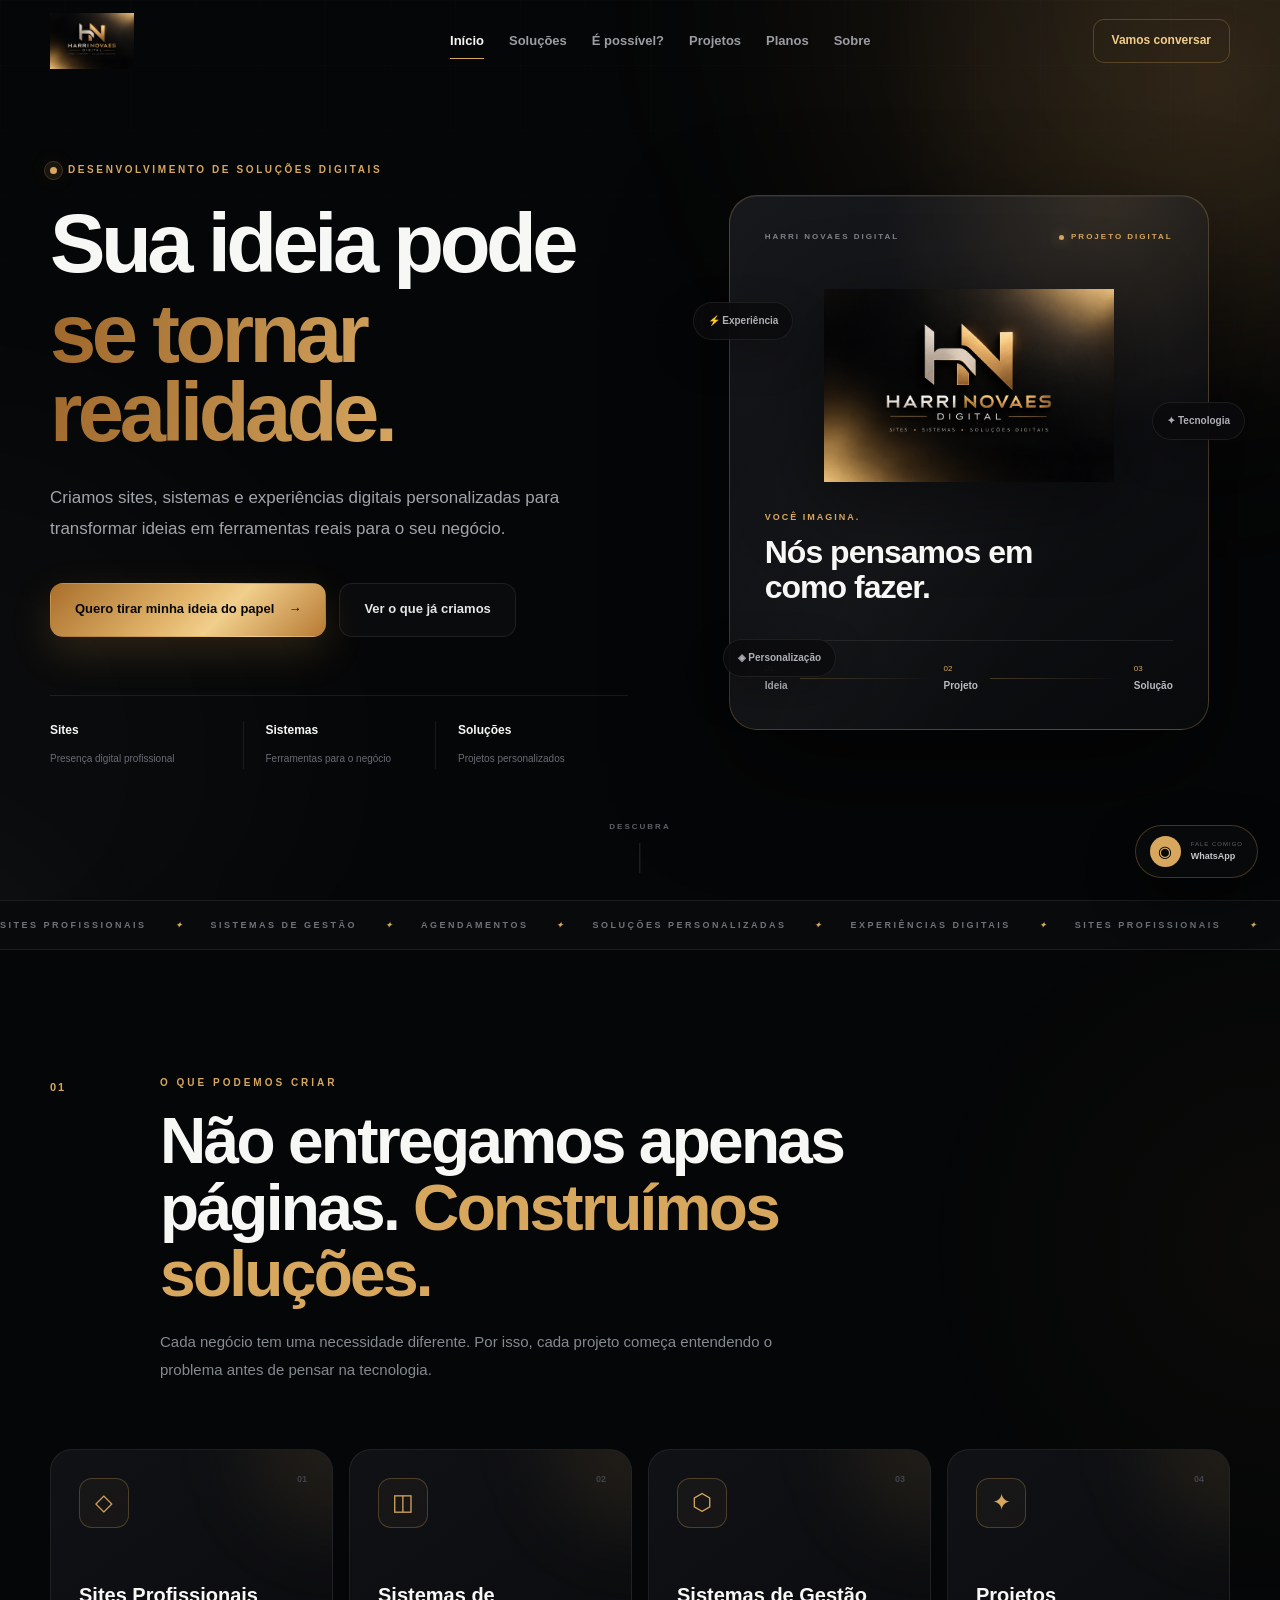
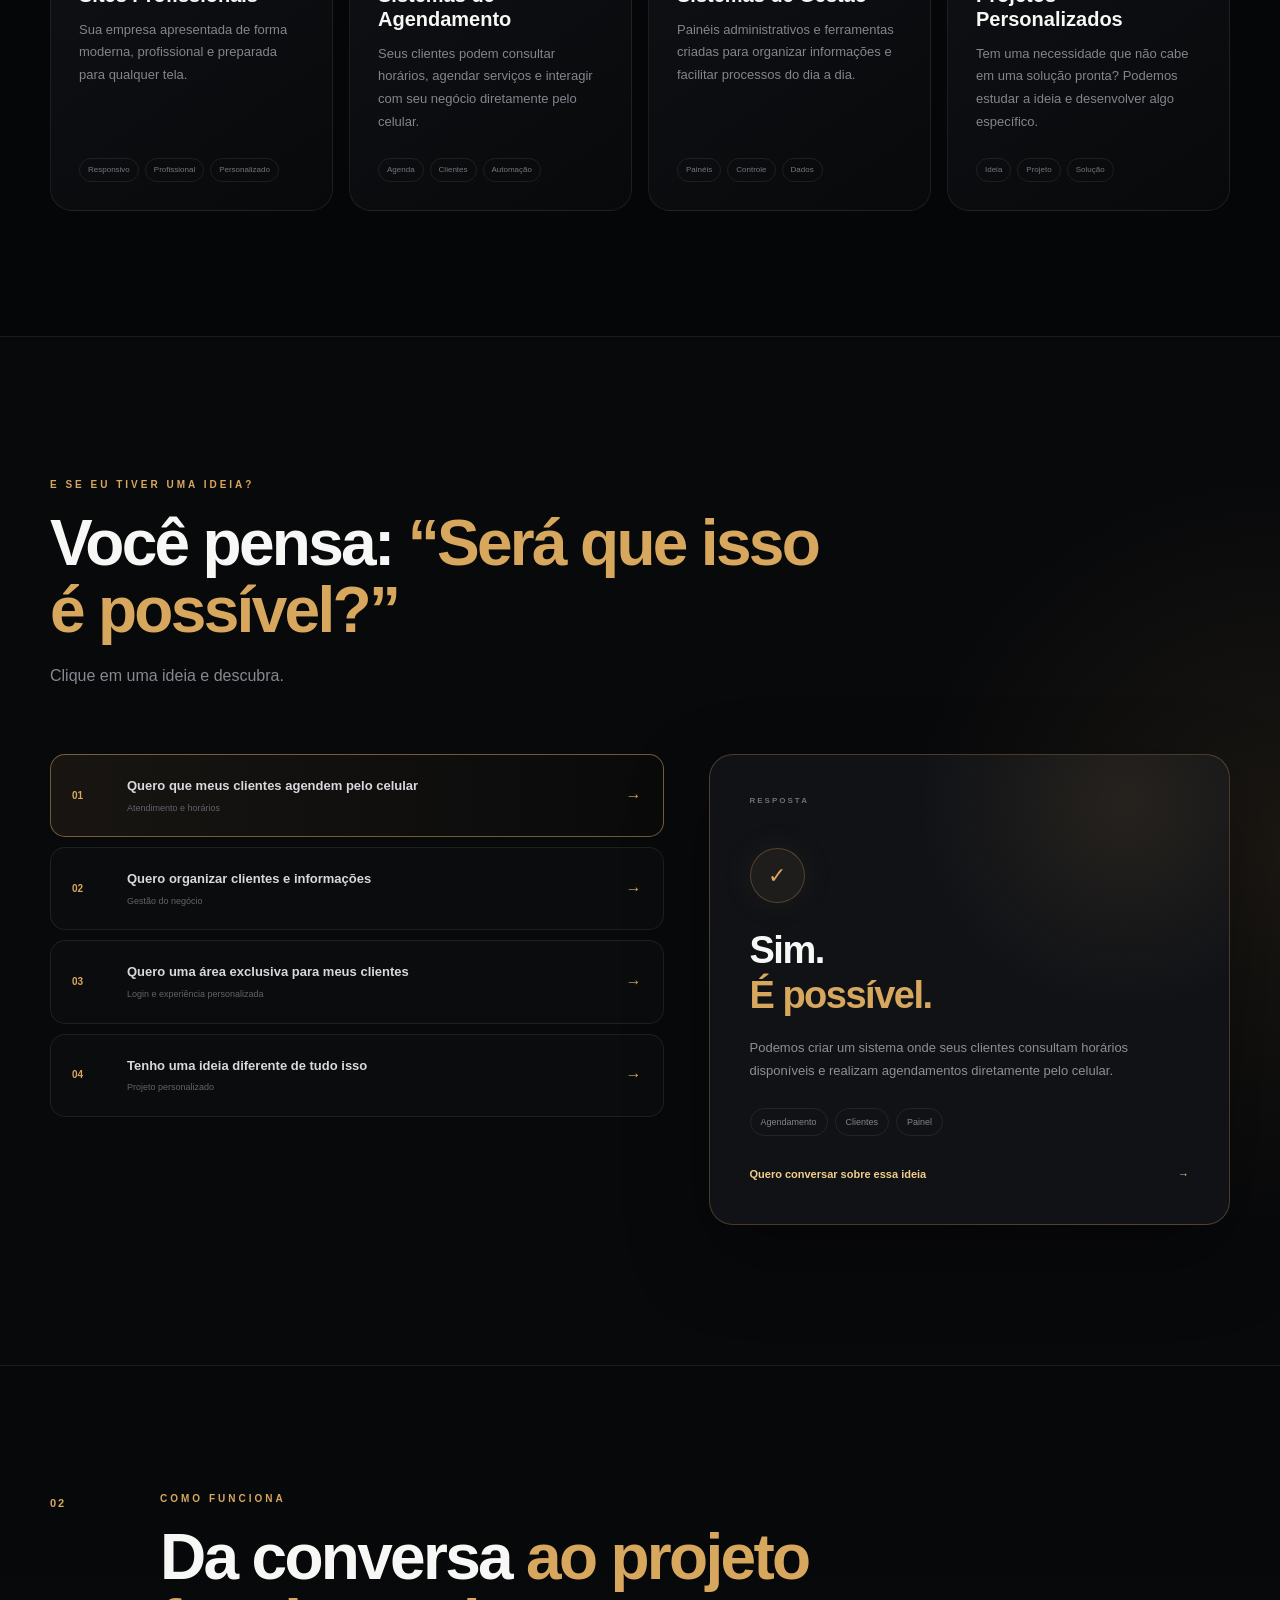
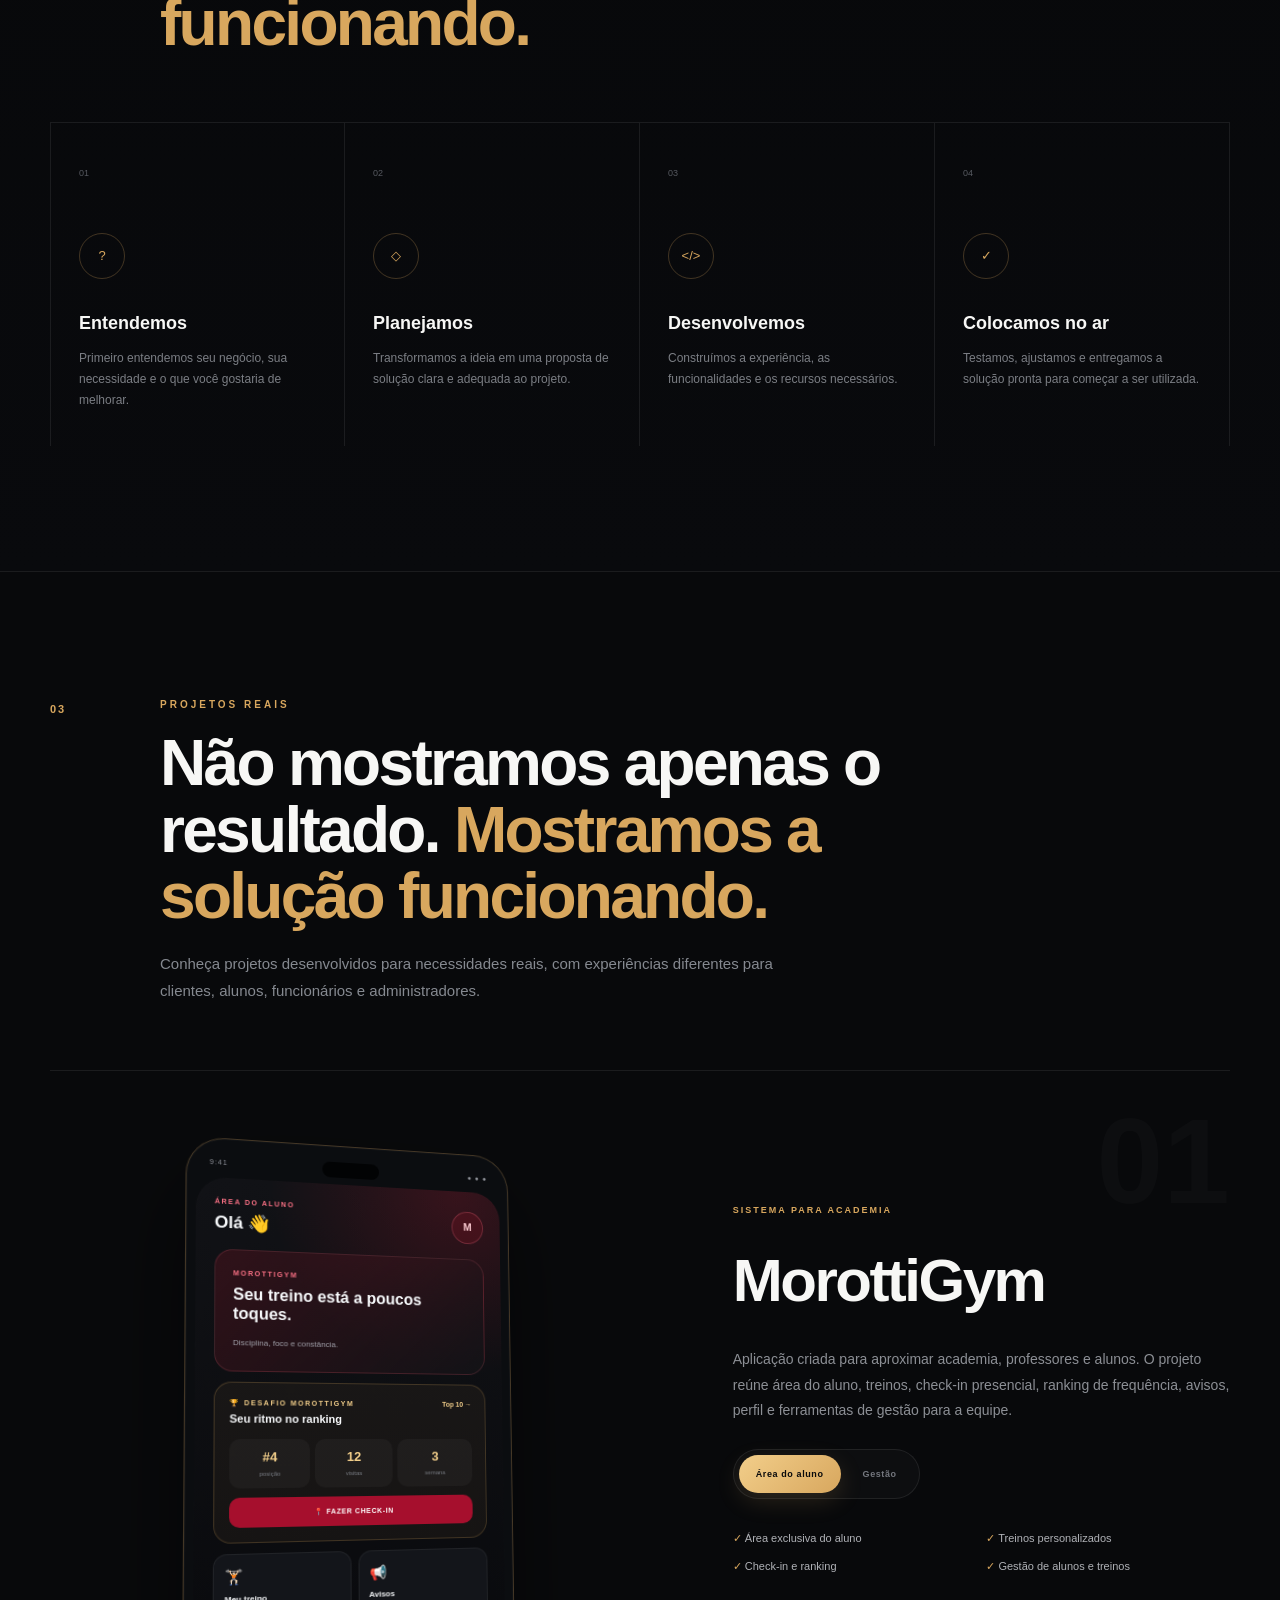
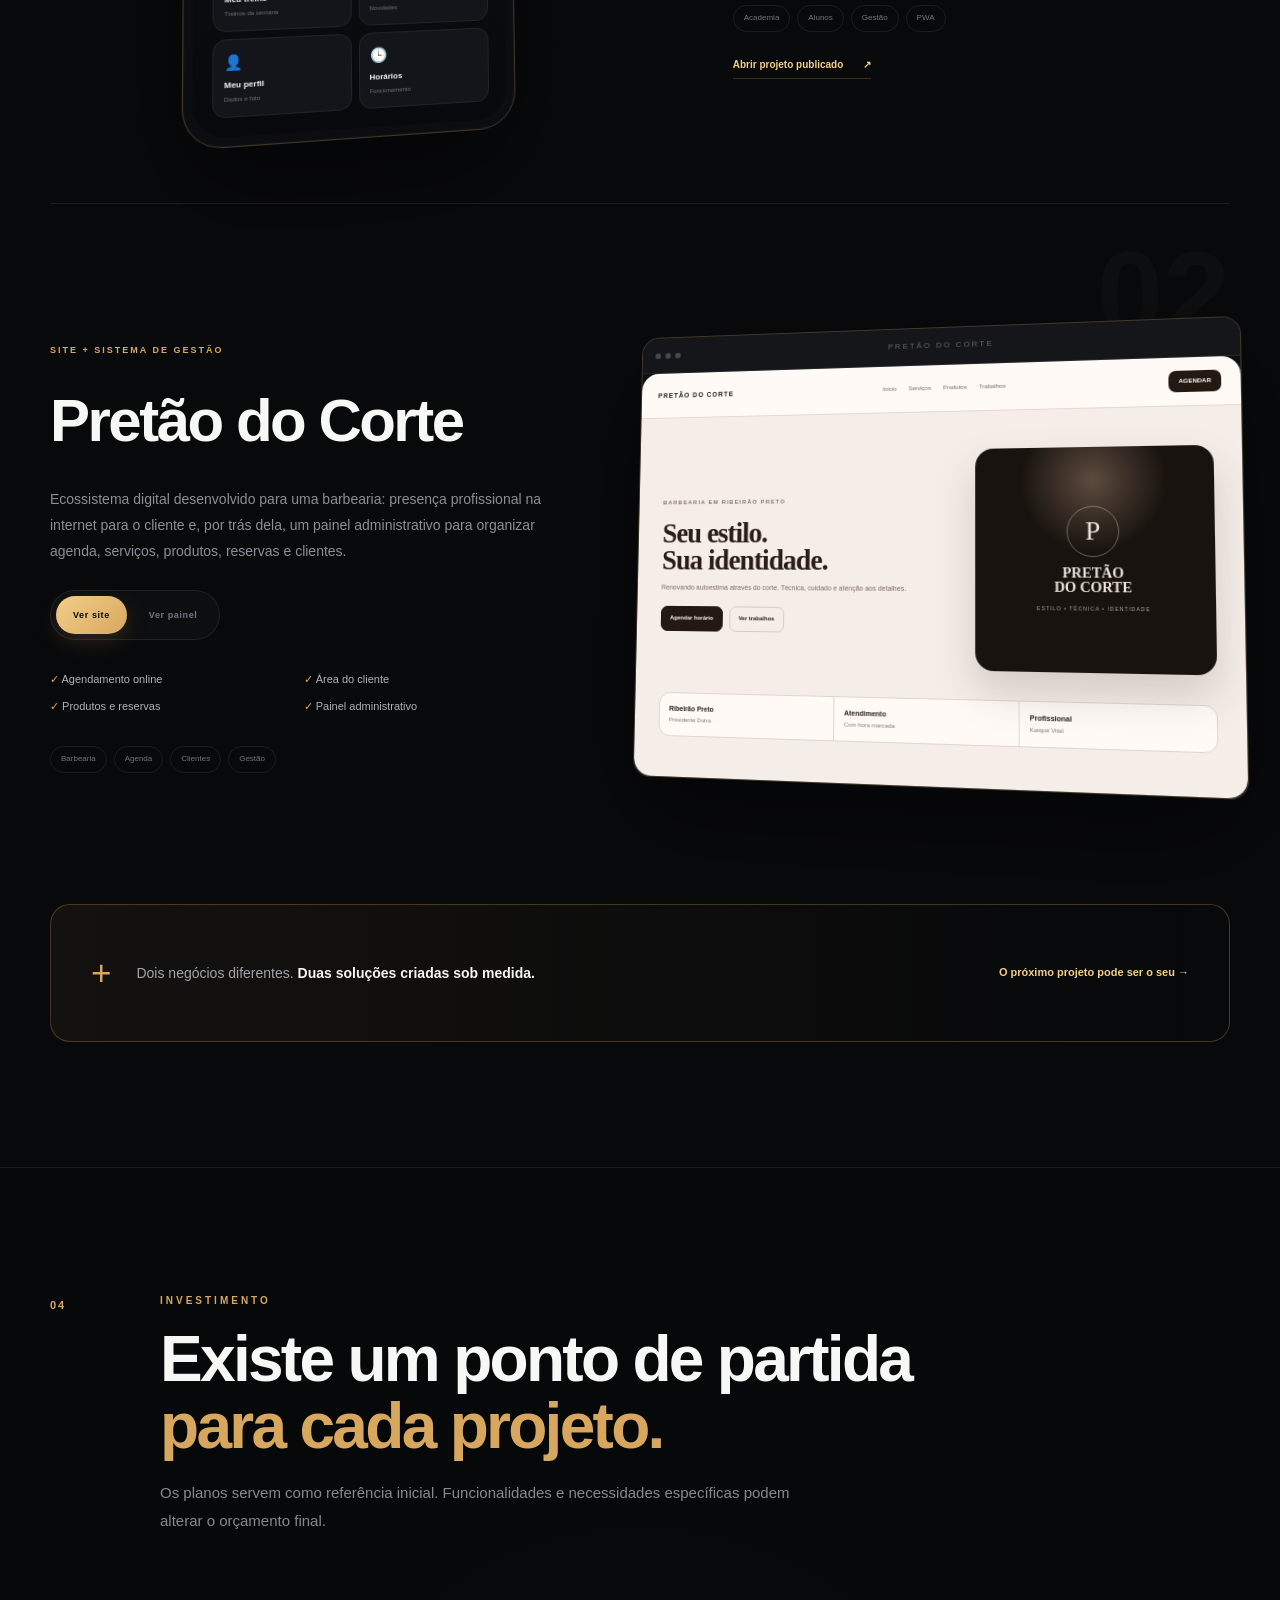
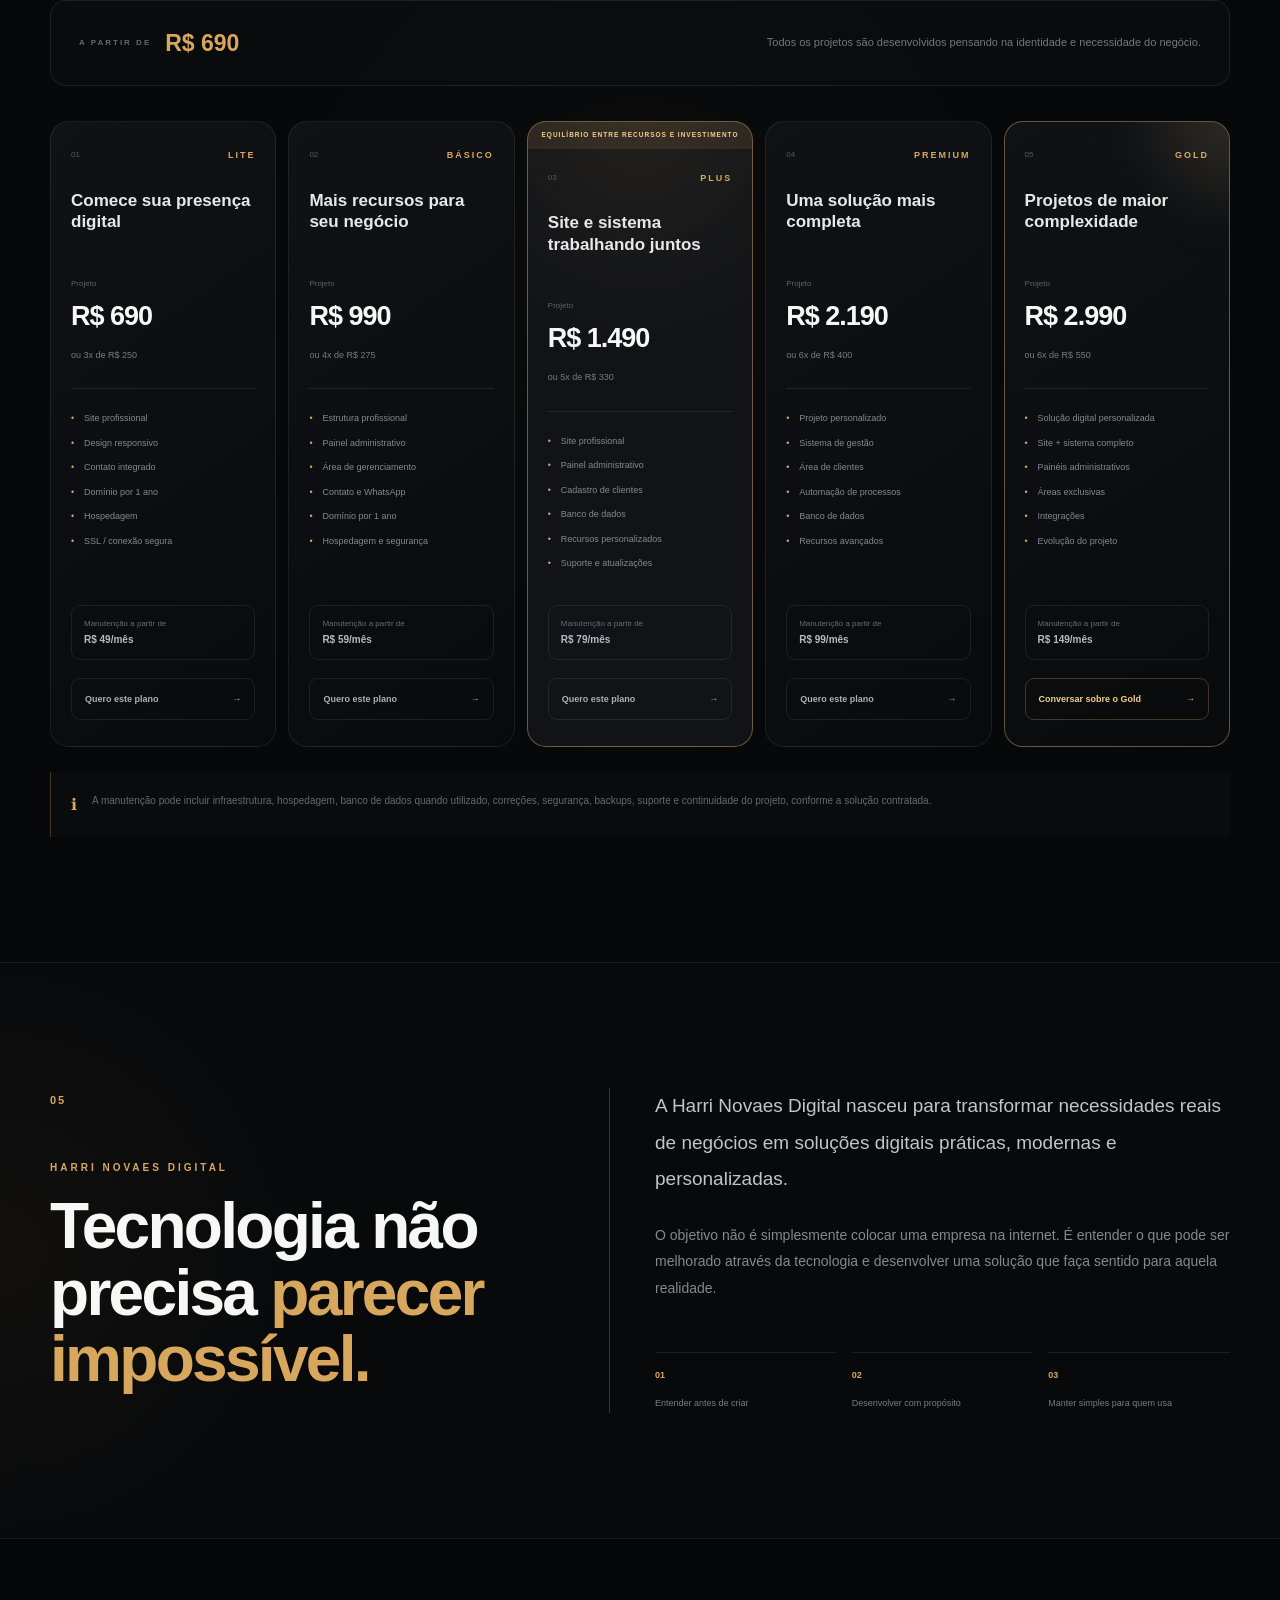
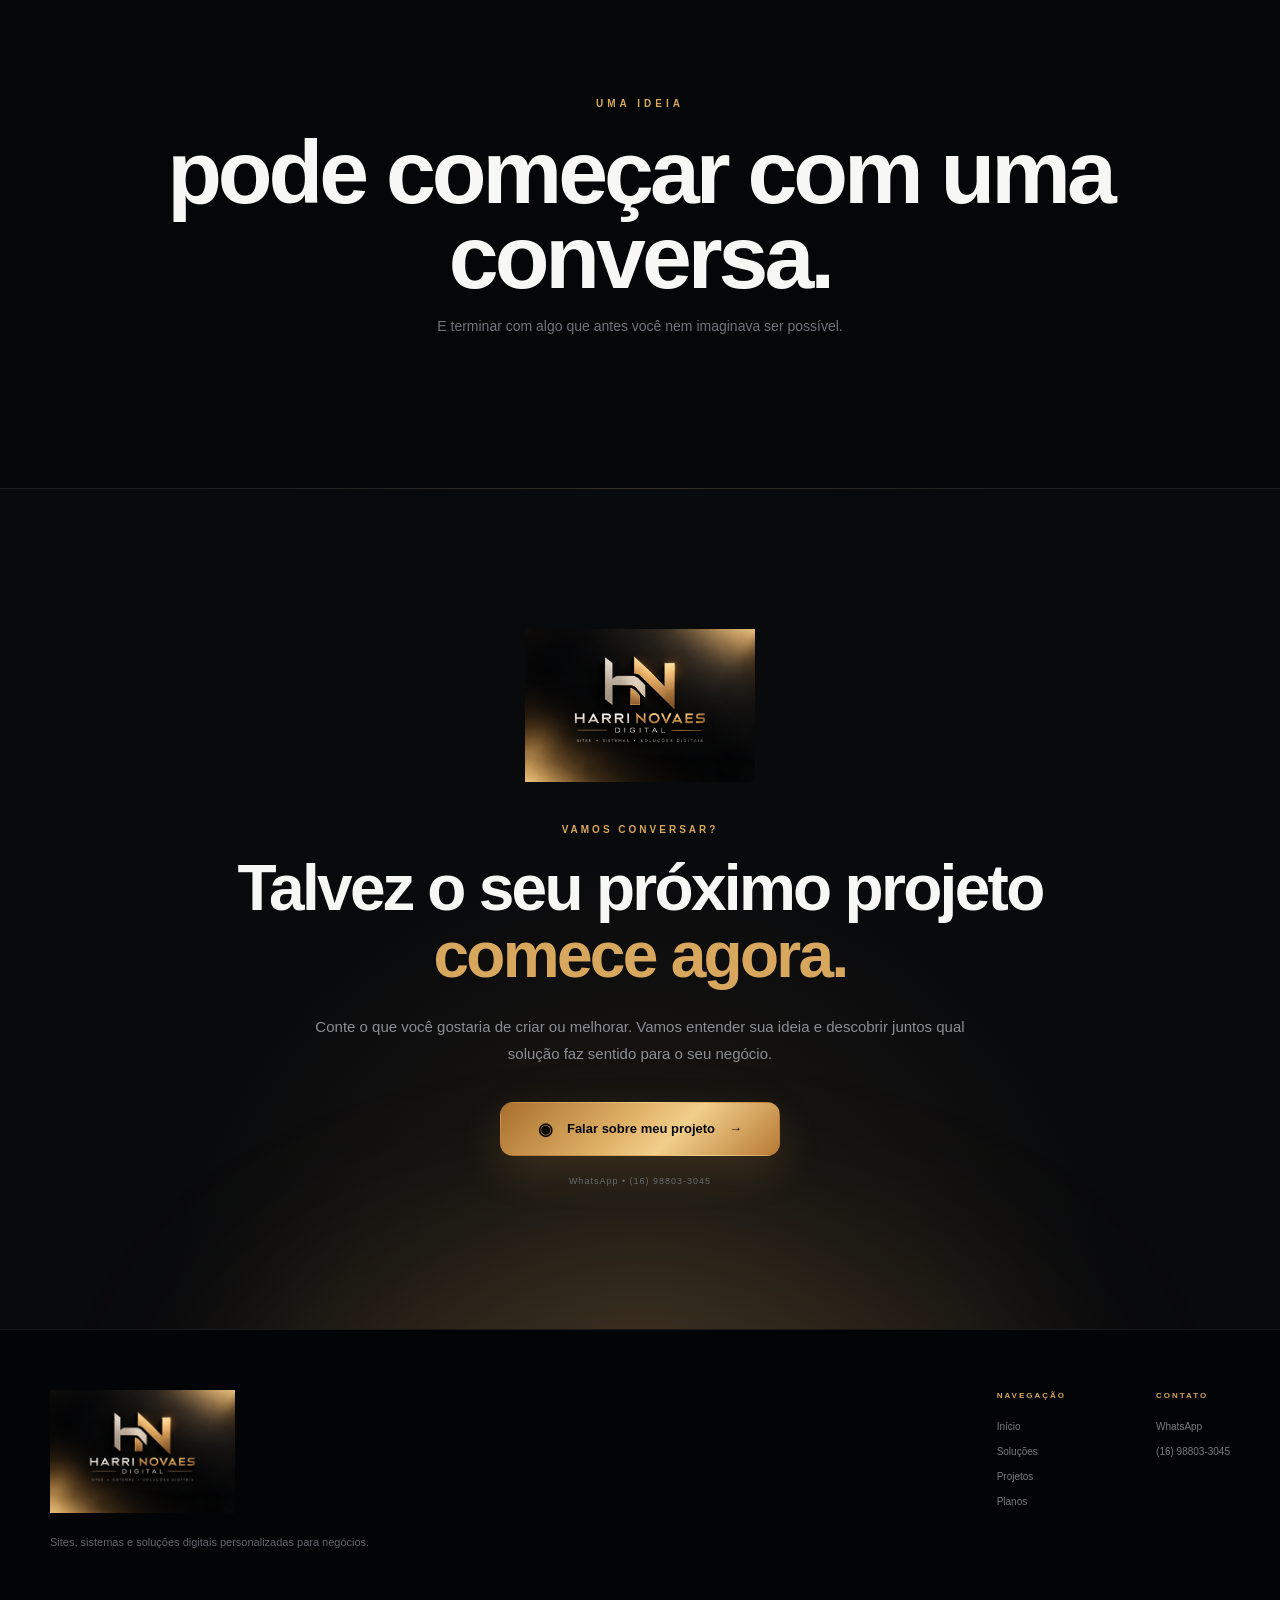
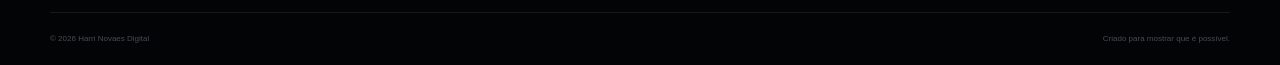
==== commit 4d8269a1: "Add files via upload" ====
--- a/index.html
+++ b/index.html
@@ -1,1764 +1,2171 @@
-<!DOCTYPE html>
-<html lang="pt-BR">
-
-<head>
-  <meta charset="UTF-8">
-
-  <meta
-    name="viewport"
-    content="width=device-width, initial-scale=1.0"
-  >
-
-  <meta name="theme-color" content="#070809">
-
-  <title>
-    Harri Novaes Digital | Sites, Sistemas e Soluções Digitais
-  </title>
-
-  <meta
-    name="description"
-    content="Sites profissionais, sistemas de gestão, agendamentos e soluções digitais personalizadas para negócios."
-  >
-
-  <link rel="stylesheet" href="style.css">
-</head>
-
-<body>
-
-  <!-- =====================================================
-       ABERTURA
-  ====================================================== -->
-
-  <div class="intro-screen" id="introScreen">
-    <div class="intro-content">
-
-      <img
-        src="logo.png"
-        alt="Harri Novaes Digital"
-        class="intro-logo"
-      >
-
-      <div class="intro-line"></div>
-
-      <span class="intro-text">
-        TRANSFORMANDO IDEIAS EM SOLUÇÕES DIGITAIS
-      </span>
-
-    </div>
-  </div>
-
-
-  <!-- =====================================================
-       EFEITOS GERAIS
-  ====================================================== -->
-
-  <div class="page-effects" aria-hidden="true">
-    <div class="mouse-glow" id="mouseGlow"></div>
-    <div class="background-grid"></div>
-    <div class="background-light light-one"></div>
-    <div class="background-light light-two"></div>
-  </div>
-
-
-  <!-- =====================================================
-       CABEÇALHO
-  ====================================================== -->
-
-  <header class="header" id="header">
-
-    <div class="container header-content">
-
-      <a
-        href="#inicio"
-        class="brand"
-        aria-label="Harri Novaes Digital"
-      >
-        <img
-          src="logo.png"
-          alt="Harri Novaes Digital"
-          class="brand-logo"
-        >
-      </a>
-
-
-      <nav class="nav" id="nav">
-
-        <a href="#inicio" class="nav-link active">
-          Início
-        </a>
-
-        <a href="#solucoes" class="nav-link">
-          Soluções
-        </a>
-
-        <a href="#possivel" class="nav-link">
-          É possível?
-        </a>
-
-        <a href="#portfolio" class="nav-link">
-          Projetos
-        </a>
-
-        <a href="#planos" class="nav-link">
-          Planos
-        </a>
-
-        <a href="#sobre" class="nav-link">
-          Sobre
-        </a>
-
-      </nav>
-
-
-      <a
-        href="#orcamento"
-        class="header-button magnetic"
-      >
-        Vamos conversar
-      </a>
-
-
-      <button
-        class="menu-button"
-        id="menuButton"
-        aria-label="Abrir menu"
-        aria-expanded="false"
-      >
-        <span></span>
-        <span></span>
-        <span></span>
-      </button>
-
-    </div>
-
-  </header>
-
-
-  <main>
-
-    <!-- =====================================================
-         HERO
-    ====================================================== -->
-
-    <section
-      class="hero section-observer"
-      id="inicio"
-    >
-
-      <div class="hero-orb hero-orb-one"></div>
-      <div class="hero-orb hero-orb-two"></div>
-
-
-      <div class="container hero-content">
-
-        <!-- TEXTO -->
-
-        <div
-          class="hero-text reveal"
-          data-reveal="left"
-        >
-
-          <div class="hero-status">
-            <span class="status-dot"></span>
-
-            <span>
-              DESENVOLVIMENTO DE SOLUÇÕES DIGITAIS
-            </span>
-          </div>
-
-
-          <h1>
-            Sua ideia pode
-            <span class="gradient-text">
-              se tornar realidade.
-            </span>
-          </h1>
-
-
-          <p class="hero-description">
-            Criamos sites, sistemas e experiências digitais
-            personalizadas para transformar ideias em ferramentas
-            reais para o seu negócio.
-          </p>
-
-
-          <div class="hero-actions">
-
-            <a
-              href="#orcamento"
-              class="button primary magnetic"
-            >
-              <span>Quero tirar minha ideia do papel</span>
-              <strong>→</strong>
-            </a>
-
-            <a
-              href="#portfolio"
-              class="button secondary"
-            >
-              Ver o que já criamos
-            </a>
-
-          </div>
-
-
-          <div class="hero-proof">
-
-            <div>
-              <strong>Sites</strong>
-              <span>Presença digital profissional</span>
-            </div>
-
-            <div>
-              <strong>Sistemas</strong>
-              <span>Ferramentas para o negócio</span>
-            </div>
-
-            <div>
-              <strong>Soluções</strong>
-              <span>Projetos personalizados</span>
-            </div>
-
-          </div>
-
-        </div>
-
-
-        <!-- EXPERIÊNCIA VISUAL -->
-
-        <div
-          class="hero-experience reveal"
-          data-reveal="right"
-        >
-
-          <div
-            class="experience-card tilt-card"
-            data-tilt
-          >
-
-            <div class="experience-top">
-
-              <span>
-                HARRI NOVAES DIGITAL
-              </span>
-
-              <div class="experience-live">
-                <i></i>
-                PROJETO DIGITAL
-              </div>
-
-            </div>
-
-
-            <div class="experience-logo">
-              <img
-                src="logo.png"
-                alt="Harri Novaes Digital"
-              >
-            </div>
-
-
-            <div class="experience-question">
-
-              <small>
-                VOCÊ IMAGINA.
-              </small>
-
-              <h2>
-                Nós pensamos em como fazer.
-              </h2>
-
-            </div>
-
-
-            <div class="experience-process">
-
-              <div>
-                <span>01</span>
-                <strong>Ideia</strong>
-              </div>
-
-              <i></i>
-
-              <div>
-                <span>02</span>
-                <strong>Projeto</strong>
-              </div>
-
-              <i></i>
-
-              <div>
-                <span>03</span>
-                <strong>Solução</strong>
-              </div>
-
-            </div>
-
-          </div>
-
-
-          <div class="floating-tag tag-one">
-            ⚡ Experiência
-          </div>
-
-          <div class="floating-tag tag-two">
-            ✦ Tecnologia
-          </div>
-
-          <div class="floating-tag tag-three">
-            ◈ Personalização
-          </div>
-
-        </div>
-
-      </div>
-
-
-      <a
-        href="#solucoes"
-        class="scroll-indicator"
-        aria-label="Continuar navegando"
-      >
-        <span>DESCUBRA</span>
-        <i></i>
-      </a>
-
-    </section>
-
-
-    <!-- =====================================================
-         FAIXA ANIMADA
-    ====================================================== -->
-
-    <section class="marquee-section">
-
-      <div class="marquee">
-
-        <div class="marquee-track">
-
-          <span>SITES PROFISSIONAIS</span>
-          <i>✦</i>
-
-          <span>SISTEMAS DE GESTÃO</span>
-          <i>✦</i>
-
-          <span>AGENDAMENTOS</span>
-          <i>✦</i>
-
-          <span>SOLUÇÕES PERSONALIZADAS</span>
-          <i>✦</i>
-
-          <span>EXPERIÊNCIAS DIGITAIS</span>
-          <i>✦</i>
-
-          <span>SITES PROFISSIONAIS</span>
-          <i>✦</i>
-
-          <span>SISTEMAS DE GESTÃO</span>
-          <i>✦</i>
-
-          <span>AGENDAMENTOS</span>
-          <i>✦</i>
-
-          <span>SOLUÇÕES PERSONALIZADAS</span>
-          <i>✦</i>
-
-          <span>EXPERIÊNCIAS DIGITAIS</span>
-          <i>✦</i>
-
-        </div>
-
-      </div>
-
-    </section>
-
-
-    <!-- =====================================================
-         SOLUÇÕES
-    ====================================================== -->
-
-    <section
-      class="section solutions-section section-observer"
-      id="solucoes"
-    >
-
-      <div class="container">
-
-        <div class="section-heading reveal">
-
-          <span class="section-number">
-            01
-          </span>
-
-          <div>
-
-            <span class="eyebrow">
-              O QUE PODEMOS CRIAR
-            </span>
-
-            <h2>
-              Não entregamos apenas páginas.
-              <span>Construímos soluções.</span>
-            </h2>
-
-            <p>
-              Cada negócio tem uma necessidade diferente.
-              Por isso, cada projeto começa entendendo o problema
-              antes de pensar na tecnologia.
-            </p>
-
-          </div>
-
-        </div>
-
-
-        <div class="solutions-grid">
-
-          <article
-            class="solution-card reveal tilt-card"
-            data-tilt
-          >
-
-            <div class="card-light"></div>
-
-            <div class="solution-number">01</div>
-
-            <div class="solution-icon">◇</div>
-
-            <h3>Sites Profissionais</h3>
-
-            <p>
-              Sua empresa apresentada de forma moderna,
-              profissional e preparada para qualquer tela.
-            </p>
-
-            <div class="solution-features">
-              <span>Responsivo</span>
-              <span>Profissional</span>
-              <span>Personalizado</span>
-            </div>
-
-            <div class="solution-arrow">↗</div>
-
-          </article>
-
-
-          <article
-            class="solution-card reveal tilt-card"
-            data-tilt
-          >
-
-            <div class="card-light"></div>
-
-            <div class="solution-number">02</div>
-
-            <div class="solution-icon">◫</div>
-
-            <h3>Sistemas de Agendamento</h3>
-
-            <p>
-              Seus clientes podem consultar horários,
-              agendar serviços e interagir com seu negócio
-              diretamente pelo celular.
-            </p>
-
-            <div class="solution-features">
-              <span>Agenda</span>
-              <span>Clientes</span>
-              <span>Automação</span>
-            </div>
-
-            <div class="solution-arrow">↗</div>
-
-          </article>
-
-
-          <article
-            class="solution-card reveal tilt-card"
-            data-tilt
-          >
-
-            <div class="card-light"></div>
-
-            <div class="solution-number">03</div>
-
-            <div class="solution-icon">⬡</div>
-
-            <h3>Sistemas de Gestão</h3>
-
-            <p>
-              Painéis administrativos e ferramentas
-              criadas para organizar informações e facilitar
-              processos do dia a dia.
-            </p>
-
-            <div class="solution-features">
-              <span>Painéis</span>
-              <span>Controle</span>
-              <span>Dados</span>
-            </div>
-
-            <div class="solution-arrow">↗</div>
-
-          </article>
-
-
-          <article
-            class="solution-card reveal tilt-card"
-            data-tilt
-          >
-
-            <div class="card-light"></div>
-
-            <div class="solution-number">04</div>
-
-            <div class="solution-icon">✦</div>
-
-            <h3>Projetos Personalizados</h3>
-
-            <p>
-              Tem uma necessidade que não cabe em uma solução pronta?
-              Podemos estudar a ideia e desenvolver algo específico.
-            </p>
-
-            <div class="solution-features">
-              <span>Ideia</span>
-              <span>Projeto</span>
-              <span>Solução</span>
-            </div>
-
-            <div class="solution-arrow">↗</div>
-
-          </article>
-
-        </div>
-
-      </div>
-
-    </section>
-
-
-    <!-- =====================================================
-         SERÁ QUE É POSSÍVEL?
-    ====================================================== -->
-
-    <section
-      class="possibility-section section-observer"
-      id="possivel"
-    >
-
-      <div class="possibility-glow"></div>
-
-
-      <div class="container possibility-container">
-
-        <div class="possibility-intro reveal">
-
-          <span class="eyebrow">
-            E SE EU TIVER UMA IDEIA?
-          </span>
-
-          <h2>
-            Você pensa:
-            <span>“Será que isso é possível?”</span>
-          </h2>
-
-          <p>
-            Clique em uma ideia e descubra.
-          </p>
-
-        </div>
-
-
-        <div class="possibility-experience">
-
-          <div class="possibility-options reveal">
-
-            <button
-              class="possibility-option active"
-              data-possibility="agenda"
-            >
-
-              <span>01</span>
-
-              <div>
-                <strong>
-                  Quero que meus clientes agendem pelo celular
-                </strong>
-
-                <small>
-                  Atendimento e horários
-                </small>
-              </div>
-
-              <i>→</i>
-
-            </button>
-
-
-            <button
-              class="possibility-option"
-              data-possibility="gestao"
-            >
-
-              <span>02</span>
-
-              <div>
-                <strong>
-                  Quero organizar clientes e informações
-                </strong>
-
-                <small>
-                  Gestão do negócio
-                </small>
-              </div>
-
-              <i>→</i>
-
-            </button>
-
-
-            <button
-              class="possibility-option"
-              data-possibility="area"
-            >
-
-              <span>03</span>
-
-              <div>
-                <strong>
-                  Quero uma área exclusiva para meus clientes
-                </strong>
-
-                <small>
-                  Login e experiência personalizada
-                </small>
-              </div>
-
-              <i>→</i>
-
-            </button>
-
-
-            <button
-              class="possibility-option"
-              data-possibility="ideia"
-            >
-
-              <span>04</span>
-
-              <div>
-                <strong>
-                  Tenho uma ideia diferente de tudo isso
-                </strong>
-
-                <small>
-                  Projeto personalizado
-                </small>
-              </div>
-
-              <i>→</i>
-
-            </button>
-
-          </div>
-
-
-          <div
-            class="possibility-result reveal"
-            id="possibilityResult"
-          >
-
-            <span class="result-label">
-              RESPOSTA
-            </span>
-
-            <div class="result-icon">
-              ✓
-            </div>
-
-            <h3>
-              Sim.
-              <span>É possível.</span>
-            </h3>
-
-            <p id="possibilityText">
-              Podemos criar um sistema onde seus clientes
-              consultam horários disponíveis e realizam
-              agendamentos diretamente pelo celular.
-            </p>
-
-            <div class="result-tech" id="possibilityTags">
-
-              <span>Agendamento</span>
-              <span>Clientes</span>
-              <span>Painel</span>
-
-            </div>
-
-            <a
-              href="#orcamento"
-              class="result-link"
-            >
-              Quero conversar sobre essa ideia
-              <strong>→</strong>
-            </a>
-
-          </div>
-
-        </div>
-
-      </div>
-
-    </section>
-
-
-    <!-- =====================================================
-         PROCESSO
-    ====================================================== -->
-
-    <section class="section process-section">
-
-      <div class="container">
-
-        <div class="section-heading reveal">
-
-          <span class="section-number">
-            02
-          </span>
-
-          <div>
-
-            <span class="eyebrow">
-              COMO FUNCIONA
-            </span>
-
-            <h2>
-              Da conversa
-              <span>ao projeto funcionando.</span>
-            </h2>
-
-          </div>
-
-        </div>
-
-
-        <div class="process-grid">
-
-          <article class="process-card reveal">
-
-            <span class="process-step">
-              01
-            </span>
-
-            <div class="process-symbol">
-              ?
-            </div>
-
-            <h3>
-              Entendemos
-            </h3>
-
-            <p>
-              Primeiro entendemos seu negócio, sua necessidade
-              e o que você gostaria de melhorar.
-            </p>
-
-          </article>
-
-
-          <article class="process-card reveal">
-
-            <span class="process-step">
-              02
-            </span>
-
-            <div class="process-symbol">
-              ◇
-            </div>
-
-            <h3>
-              Planejamos
-            </h3>
-
-            <p>
-              Transformamos a ideia em uma proposta de solução
-              clara e adequada ao projeto.
-            </p>
-
-          </article>
-
-
-          <article class="process-card reveal">
-
-            <span class="process-step">
-              03
-            </span>
-
-            <div class="process-symbol">
-              &lt;/&gt;
-            </div>
-
-            <h3>
-              Desenvolvemos
-            </h3>
-
-            <p>
-              Construímos a experiência, as funcionalidades
-              e os recursos necessários.
-            </p>
-
-          </article>
-
-
-          <article class="process-card reveal">
-
-            <span class="process-step">
-              04
-            </span>
-
-            <div class="process-symbol">
-              ✓
-            </div>
-
-            <h3>
-              Colocamos no ar
-            </h3>
-
-            <p>
-              Testamos, ajustamos e entregamos a solução
-              pronta para começar a ser utilizada.
-            </p>
-
-          </article>
-
-        </div>
-
-      </div>
-
-    </section>
-
-
-    <!-- =====================================================
-         PORTFÓLIO
-    ====================================================== -->
-
-    <section
-      class="section portfolio-section section-observer"
-      id="portfolio"
-    >
-
-      <div class="container">
-
-        <div class="section-heading reveal">
-
-          <span class="section-number">
-            03
-          </span>
-
-          <div>
-
-            <span class="eyebrow">
-              PROJETOS REAIS
-            </span>
-
-            <h2>
-              Não é apenas uma ideia.
-              <span>Já estamos construindo.</span>
-            </h2>
-
-            <p>
-              Projetos desenvolvidos a partir de necessidades
-              reais de negócios.
-            </p>
-
-          </div>
-
-        </div>
-
-
-        <!-- MOROTTIGYM -->
-
-        <article
-          class="showcase-project reveal"
-          data-project="morottigym"
-        >
-
-          <div class="showcase-number">
-            01
-          </div>
-
-
-          <div class="showcase-visual">
-
-            <div class="browser-mockup">
-
-              <div class="browser-bar">
-
-                <div class="browser-dots">
-                  <span></span>
-                  <span></span>
-                  <span></span>
-                </div>
-
-                <div class="browser-address">
-                  MOROTTIGYM
-                </div>
-
-              </div>
-
-
-              <div class="mockup-content gym-mockup">
-
-                <div class="mockup-logo">
-                  MG
-                </div>
-
-                <div class="mockup-lines">
-                  <span></span>
-                  <span></span>
-                  <span></span>
-                </div>
-
-                <div class="mockup-cards">
-
-                  <div>
-                    <strong>ALUNOS</strong>
-                  </div>
-
-                  <div>
-                    <strong>TREINOS</strong>
-                  </div>
-
-                  <div>
-                    <strong>GESTÃO</strong>
-                  </div>
-
-                </div>
-
-              </div>
-
-            </div>
-
-          </div>
-
-
-          <div class="showcase-content">
-
-            <span class="project-type">
-              SISTEMA DE GESTÃO
-            </span>
-
-            <h3>
-              MorottiGym
-            </h3>
-
-            <p>
-              Plataforma desenvolvida para modernizar a experiência
-              da academia, reunindo alunos, treinos, exercícios,
-              professores e ferramentas de gestão.
-            </p>
-
-            <div class="project-feature-list">
-
-              <span>✓ Gestão de alunos</span>
-              <span>✓ Treinos personalizados</span>
-              <span>✓ Biblioteca de exercícios</span>
-              <span>✓ Experiência mobile</span>
-
-            </div>
-
-
-            <div class="project-tags">
-
-              <span>Web App</span>
-              <span>Gestão</span>
-              <span>Academia</span>
-
-            </div>
-
-          </div>
-
-        </article>
-
-
-        <!-- PRETÃO -->
-
-        <article
-          class="showcase-project reverse reveal"
-          data-project="pretao"
-        >
-
-          <div class="showcase-number">
-            02
-          </div>
-
-
-          <div class="showcase-visual">
-
-            <div class="phone-mockup">
-
-              <div class="phone-speaker"></div>
-
-              <div class="phone-screen">
-
-                <div class="barber-demo">
-
-                  <span class="demo-small">
-                    PRETÃO DO CORTE
-                  </span>
-
-                  <strong>
-                    Seu horário.<br>
-                    Seu estilo.
-                  </strong>
-
-                  <div class="demo-button">
-                    AGENDAR
-                  </div>
-
-                  <div class="demo-times">
-                    <span>18:00</span>
-                    <span>19:00</span>
-                    <span>20:00</span>
-                  </div>
-
-                </div>
-
-              </div>
-
-            </div>
-
-          </div>
-
-
-          <div class="showcase-content">
-
-            <span class="project-type">
-              SITE + SISTEMA
-            </span>
-
-            <h3>
-              Pretão do Corte
-            </h3>
-
-            <p>
-              Ecossistema digital para barbearia com site,
-              agendamentos online, cadastro de clientes,
-              programa de fidelidade, produtos e gestão.
-            </p>
-
-            <div class="project-feature-list">
-
-              <span>✓ Agendamento online</span>
-              <span>✓ Área do cliente</span>
-              <span>✓ Programa de fidelidade</span>
-              <span>✓ Produtos e reservas</span>
-
-            </div>
-
-
-            <div class="project-tags">
-
-              <span>Agendamento</span>
-              <span>Clientes</span>
-              <span>Gestão</span>
-
-            </div>
-
-          </div>
-
-        </article>
-
-
-        <div class="portfolio-message reveal">
-
-          <span>+</span>
-
-          <p>
-            E o próximo projeto pode ser
-            <strong>o seu.</strong>
-          </p>
-
-          <a href="#orcamento">
-            Vamos conversar →
-          </a>
-
-        </div>
-
-      </div>
-
-    </section>
-
-
-    <!-- =====================================================
-         PLANOS
-    ====================================================== -->
-
-    <section
-      class="section plans-section section-observer"
-      id="planos"
-    >
-
-      <div class="container">
-
-        <div class="section-heading reveal">
-
-          <span class="section-number">
-            04
-          </span>
-
-          <div>
-
-            <span class="eyebrow">
-              INVESTIMENTO
-            </span>
-
-            <h2>
-              Existe um ponto de partida
-              <span>para cada projeto.</span>
-            </h2>
-
-            <p>
-              Os planos servem como referência inicial.
-              Funcionalidades e necessidades específicas
-              podem alterar o orçamento final.
-            </p>
-
-          </div>
-
-        </div>
-
-
-        <div class="plans-intro reveal">
-
-          <div>
-            <span>A PARTIR DE</span>
-            <strong>R$ 690</strong>
-          </div>
-
-          <p>
-            Todos os projetos são desenvolvidos pensando
-            na identidade e necessidade do negócio.
-          </p>
-
-        </div>
-
-
-        <div class="plans-grid">
-
-
-          <!-- LITE -->
-
-          <article class="plan-card reveal">
-
-            <div class="plan-top">
-
-              <span class="plan-level">
-                01
-              </span>
-
-              <span class="plan-name">
-                LITE
-              </span>
-
-            </div>
-
-            <h3>
-              Comece sua presença digital
-            </h3>
-
-            <div class="plan-price">
-
-              <small>Projeto</small>
-
-              <strong>
-                R$ 690
-              </strong>
-
-              <span>
-                ou 3x de R$ 250
-              </span>
-
-            </div>
-
-            <ul>
-              <li>Site profissional</li>
-              <li>Design responsivo</li>
-              <li>Contato integrado</li>
-              <li>Domínio por 1 ano</li>
-              <li>Hospedagem</li>
-              <li>SSL / conexão segura</li>
-            </ul>
-
-            <div class="maintenance">
-              Manutenção a partir de
-              <strong>R$ 49/mês</strong>
-            </div>
-
-            <a
-              href="#orcamento"
-              class="plan-button"
-              data-plan="Lite"
-            >
-              Quero este plano
-              <span>→</span>
-            </a>
-
-          </article>
-
-
-          <!-- BÁSICO -->
-
-          <article class="plan-card reveal">
-
-            <div class="plan-top">
-
-              <span class="plan-level">
-                02
-              </span>
-
-              <span class="plan-name">
-                BÁSICO
-              </span>
-
-            </div>
-
-            <h3>
-              Mais recursos para seu negócio
-            </h3>
-
-            <div class="plan-price">
-
-              <small>Projeto</small>
-
-              <strong>
-                R$ 990
-              </strong>
-
-              <span>
-                ou 4x de R$ 275
-              </span>
-
-            </div>
-
-            <ul>
-              <li>Estrutura profissional</li>
-              <li>Painel administrativo</li>
-              <li>Área de gerenciamento</li>
-              <li>Contato e WhatsApp</li>
-              <li>Domínio por 1 ano</li>
-              <li>Hospedagem e segurança</li>
-            </ul>
-
-            <div class="maintenance">
-              Manutenção a partir de
-              <strong>R$ 59/mês</strong>
-            </div>
-
-            <a
-              href="#orcamento"
-              class="plan-button"
-              data-plan="Básico"
-            >
-              Quero este plano
-              <span>→</span>
-            </a>
-
-          </article>
-
-
-          <!-- PLUS -->
-
-          <article class="plan-card plan-highlight reveal">
-
-            <div class="plan-popular">
-              EQUILÍBRIO ENTRE RECURSOS E INVESTIMENTO
-            </div>
-
-            <div class="plan-top">
-
-              <span class="plan-level">
-                03
-              </span>
-
-              <span class="plan-name">
-                PLUS
-              </span>
-
-            </div>
-
-            <h3>
-              Site e sistema trabalhando juntos
-            </h3>
-
-            <div class="plan-price">
-
-              <small>Projeto</small>
-
-              <strong>
-                R$ 1.490
-              </strong>
-
-              <span>
-                ou 5x de R$ 330
-              </span>
-
-            </div>
-
-            <ul>
-              <li>Site profissional</li>
-              <li>Painel administrativo</li>
-              <li>Cadastro de clientes</li>
-              <li>Banco de dados</li>
-              <li>Recursos personalizados</li>
-              <li>Suporte e atualizações</li>
-            </ul>
-
-            <div class="maintenance">
-              Manutenção a partir de
-              <strong>R$ 79/mês</strong>
-            </div>
-
-            <a
-              href="#orcamento"
-              class="plan-button"
-              data-plan="Plus"
-            >
-              Quero este plano
-              <span>→</span>
-            </a>
-
-          </article>
-
-
-          <!-- PREMIUM -->
-
-          <article class="plan-card reveal">
-
-            <div class="plan-top">
-
-              <span class="plan-level">
-                04
-              </span>
-
-              <span class="plan-name">
-                PREMIUM
-              </span>
-
-            </div>
-
-            <h3>
-              Uma solução mais completa
-            </h3>
-
-            <div class="plan-price">
-
-              <small>Projeto</small>
-
-              <strong>
-                R$ 2.190
-              </strong>
-
-              <span>
-                ou 6x de R$ 400
-              </span>
-
-            </div>
-
-            <ul>
-              <li>Projeto personalizado</li>
-              <li>Sistema de gestão</li>
-              <li>Área de clientes</li>
-              <li>Automação de processos</li>
-              <li>Banco de dados</li>
-              <li>Recursos avançados</li>
-            </ul>
-
-            <div class="maintenance">
-              Manutenção a partir de
-              <strong>R$ 99/mês</strong>
-            </div>
-
-            <a
-              href="#orcamento"
-              class="plan-button"
-              data-plan="Premium"
-            >
-              Quero este plano
-              <span>→</span>
-            </a>
-
-          </article>
-
-
-          <!-- GOLD -->
-
-          <article class="plan-card plan-gold reveal">
-
-            <div class="gold-glow"></div>
-
-            <div class="plan-top">
-
-              <span class="plan-level">
-                05
-              </span>
-
-              <span class="plan-name">
-                GOLD
-              </span>
-
-            </div>
-
-            <h3>
-              Projetos de maior complexidade
-            </h3>
-
-            <div class="plan-price">
-
-              <small>Projeto</small>
-
-              <strong>
-                R$ 2.990
-              </strong>
-
-              <span>
-                ou 6x de R$ 550
-              </span>
-
-            </div>
-
-            <ul>
-              <li>Solução digital personalizada</li>
-              <li>Site + sistema completo</li>
-              <li>Painéis administrativos</li>
-              <li>Áreas exclusivas</li>
-              <li>Integrações</li>
-              <li>Evolução do projeto</li>
-            </ul>
-
-            <div class="maintenance">
-              Manutenção a partir de
-              <strong>R$ 149/mês</strong>
-            </div>
-
-            <a
-              href="#orcamento"
-              class="plan-button gold-button"
-              data-plan="Gold"
-            >
-              Conversar sobre o Gold
-              <span>→</span>
-            </a>
-
-          </article>
-
-        </div>
-
-
-        <div class="plans-note reveal">
-
-          <span>ℹ</span>
-
-          <p>
-            A manutenção pode incluir infraestrutura,
-            hospedagem, banco de dados quando utilizado,
-            correções, segurança, backups, suporte e
-            continuidade do projeto, conforme a solução contratada.
-          </p>
-
-        </div>
-
-      </div>
-
-    </section>
-
-
-    <!-- =====================================================
-         SOBRE
-    ====================================================== -->
-
-    <section
-      class="section about-section section-observer"
-      id="sobre"
-    >
-
-      <div class="container about-grid">
-
-        <div class="about-heading reveal">
-
-          <span class="section-number">
-            05
-          </span>
-
-          <span class="eyebrow">
-            HARRI NOVAES DIGITAL
-          </span>
-
-          <h2>
-            Tecnologia não precisa
-            <span>parecer impossível.</span>
-          </h2>
-
-        </div>
-
-
-        <div class="about-content reveal">
-
-          <p class="about-lead">
-            A Harri Novaes Digital nasceu para transformar
-            necessidades reais de negócios em soluções digitais
-            práticas, modernas e personalizadas.
-          </p>
-
-          <p>
-            O objetivo não é simplesmente colocar uma empresa
-            na internet. É entender o que pode ser melhorado
-            através da tecnologia e desenvolver uma solução
-            que faça sentido para aquela realidade.
-          </p>
-
-          <div class="about-values">
-
-            <div>
-              <strong>01</strong>
-              <span>Entender antes de criar</span>
-            </div>
-
-            <div>
-              <strong>02</strong>
-              <span>Desenvolver com propósito</span>
-            </div>
-
-            <div>
-              <strong>03</strong>
-              <span>Manter simples para quem usa</span>
-            </div>
-
-          </div>
-
-        </div>
-
-      </div>
-
-    </section>
-
-
-    <!-- =====================================================
-         FRASE
-    ====================================================== -->
-
-    <section class="statement-section">
-
-      <div class="container">
-
-        <div class="statement reveal">
-
-          <span>
-            UMA IDEIA
-          </span>
-
-          <h2>
-            pode começar com uma conversa.
-          </h2>
-
-          <p>
-            E terminar com algo que antes você
-            nem imaginava ser possível.
-          </p>
-
-        </div>
-
-      </div>
-
-    </section>
-
-
-    <!-- =====================================================
-         ORÇAMENTO
-    ====================================================== -->
-
-    <section
-      class="contact-section section-observer"
-      id="orcamento"
-    >
-
-      <div class="contact-light"></div>
-
-
-      <div class="container contact-content reveal">
-
-        <img
-          src="logo.png"
-          alt="Harri Novaes Digital"
-          class="contact-logo"
-        >
-
-        <span class="eyebrow">
-          VAMOS CONVERSAR?
-        </span>
-
-        <h2>
-          Talvez o seu próximo projeto
-          <span>comece agora.</span>
-        </h2>
-
-        <p>
-          Conte o que você gostaria de criar ou melhorar.
-          Vamos entender sua ideia e descobrir juntos
-          qual solução faz sentido para o seu negócio.
-        </p>
-
-
-        <div
-          class="selected-plan"
-          id="selectedPlan"
-          hidden
-        >
-          Plano selecionado:
-          <strong id="selectedPlanName"></strong>
-        </div>
-
-
-        <a
-          href="https://wa.me/5516988033045?text=Ol%C3%A1%21%20Conheci%20a%20Harri%20Novaes%20Digital%20e%20gostaria%20de%20conversar%20sobre%20um%20projeto."
-          target="_blank"
-          rel="noopener noreferrer"
-          class="button primary contact-button magnetic"
-          id="whatsappButton"
-        >
-
-          <span class="whatsapp-symbol">
-            ◉
-          </span>
-
-          Falar sobre meu projeto
-
-          <strong>→</strong>
-
-        </a>
-
-
-        <span class="contact-phone">
-          WhatsApp • (16) 98803-3045
-        </span>
-
-      </div>
-
-    </section>
-
-  </main>
-
-
-  <!-- =====================================================
-       RODAPÉ
-  ====================================================== -->
-
-  <footer class="footer">
-
-    <div class="container footer-main">
-
-      <div class="footer-brand">
-
-        <img
-          src="logo.png"
-          alt="Harri Novaes Digital"
-        >
-
-        <p>
-          Sites, sistemas e soluções digitais
-          personalizadas para negócios.
-        </p>
-
-      </div>
-
-
-      <div class="footer-links">
-
-        <div>
-
-          <strong>NAVEGAÇÃO</strong>
-
-          <a href="#inicio">Início</a>
-          <a href="#solucoes">Soluções</a>
-          <a href="#portfolio">Projetos</a>
-          <a href="#planos">Planos</a>
-
-        </div>
-
-
-        <div>
-
-          <strong>CONTATO</strong>
-
-          <a
-            href="https://wa.me/5516988033045"
-            target="_blank"
-            rel="noopener noreferrer"
-          >
-            WhatsApp
-          </a>
-
-          <span>
-            (16) 98803-3045
-          </span>
-
-        </div>
-
-      </div>
-
-    </div>
-
-
-    <div class="container footer-bottom">
-
-      <span>
-        © 2026 Harri Novaes Digital
-      </span>
-
-      <span>
-        Criado para mostrar que é possível.
-      </span>
-
-    </div>
-
-  </footer>
-
-
-  <!-- =====================================================
-       BOTÃO FLUTUANTE
-  ====================================================== -->
-
-  <a
-    href="https://wa.me/5516988033045?text=Ol%C3%A1%21%20Conheci%20a%20Harri%20Novaes%20Digital%20e%20gostaria%20de%20mais%20informa%C3%A7%C3%B5es."
-    target="_blank"
-    rel="noopener noreferrer"
-    class="floating-whatsapp"
-    aria-label="Falar pelo WhatsApp"
-  >
-
-    <span>◉</span>
-
-    <div>
-      <small>FALE COMIGO</small>
-      <strong>WhatsApp</strong>
-    </div>
-
-  </a>
-
-
-  <!-- =====================================================
-       CURSOR DECORATIVO
-  ====================================================== -->
-
-  <div
-    class="custom-cursor"
-    id="customCursor"
-    aria-hidden="true"
-  ></div>
-
-
-  <script src="script.js"></script>
-
-</body>
+<!DOCTYPE html>
+<html lang="pt-BR">
+
+<head>
+  <meta charset="UTF-8">
+
+  <meta
+    name="viewport"
+    content="width=device-width, initial-scale=1.0"
+  >
+
+  <meta name="theme-color" content="#070809">
+
+  <title>
+    Harri Novaes Digital | Sites, Sistemas e Soluções Digitais
+  </title>
+
+  <meta
+    name="description"
+    content="Sites profissionais, sistemas de gestão, agendamentos e soluções digitais personalizadas para negócios."
+  >
+
+  <link rel="stylesheet" href="style.css">
+</head>
+
+<body>
+
+  <!-- =====================================================
+       ABERTURA
+  ====================================================== -->
+
+  <div class="intro-screen" id="introScreen">
+    <div class="intro-content">
+
+      <img
+        src="logo.png"
+        alt="Harri Novaes Digital"
+        class="intro-logo"
+      >
+
+      <div class="intro-line"></div>
+
+      <span class="intro-text">
+        TRANSFORMANDO IDEIAS EM SOLUÇÕES DIGITAIS
+      </span>
+
+    </div>
+  </div>
+
+
+  <!-- =====================================================
+       EFEITOS GERAIS
+  ====================================================== -->
+
+  <div class="page-effects" aria-hidden="true">
+    <div class="mouse-glow" id="mouseGlow"></div>
+    <div class="background-grid"></div>
+    <div class="background-light light-one"></div>
+    <div class="background-light light-two"></div>
+  </div>
+
+
+  <!-- =====================================================
+       CABEÇALHO
+  ====================================================== -->
+
+  <header class="header" id="header">
+
+    <div class="container header-content">
+
+      <a
+        href="#inicio"
+        class="brand"
+        aria-label="Harri Novaes Digital"
+      >
+        <img
+          src="logo.png"
+          alt="Harri Novaes Digital"
+          class="brand-logo"
+        >
+      </a>
+
+
+      <nav class="nav" id="nav">
+
+        <a href="#inicio" class="nav-link active">
+          Início
+        </a>
+
+        <a href="#solucoes" class="nav-link">
+          Soluções
+        </a>
+
+        <a href="#possivel" class="nav-link">
+          É possível?
+        </a>
+
+        <a href="#portfolio" class="nav-link">
+          Projetos
+        </a>
+
+        <a href="#planos" class="nav-link">
+          Planos
+        </a>
+
+        <a href="#sobre" class="nav-link">
+          Sobre
+        </a>
+
+      </nav>
+
+
+      <a
+        href="#orcamento"
+        class="header-button magnetic"
+      >
+        Vamos conversar
+      </a>
+
+
+      <button
+        class="menu-button"
+        id="menuButton"
+        aria-label="Abrir menu"
+        aria-expanded="false"
+      >
+        <span></span>
+        <span></span>
+        <span></span>
+      </button>
+
+    </div>
+
+  </header>
+
+
+  <main>
+
+    <!-- =====================================================
+         HERO
+    ====================================================== -->
+
+    <section
+      class="hero section-observer"
+      id="inicio"
+    >
+
+      <div class="hero-orb hero-orb-one"></div>
+      <div class="hero-orb hero-orb-two"></div>
+
+
+      <div class="container hero-content">
+
+        <!-- TEXTO -->
+
+        <div
+          class="hero-text reveal"
+          data-reveal="left"
+        >
+
+          <div class="hero-status">
+            <span class="status-dot"></span>
+
+            <span>
+              DESENVOLVIMENTO DE SOLUÇÕES DIGITAIS
+            </span>
+          </div>
+
+
+          <h1>
+            Sua ideia pode
+            <span class="gradient-text">
+              se tornar realidade.
+            </span>
+          </h1>
+
+
+          <p class="hero-description">
+            Criamos sites, sistemas e experiências digitais
+            personalizadas para transformar ideias em ferramentas
+            reais para o seu negócio.
+          </p>
+
+
+          <div class="hero-actions">
+
+            <a
+              href="#orcamento"
+              class="button primary magnetic"
+            >
+              <span>Quero tirar minha ideia do papel</span>
+              <strong>→</strong>
+            </a>
+
+            <a
+              href="#portfolio"
+              class="button secondary"
+            >
+              Ver o que já criamos
+            </a>
+
+          </div>
+
+
+          <div class="hero-proof">
+
+            <div>
+              <strong>Sites</strong>
+              <span>Presença digital profissional</span>
+            </div>
+
+            <div>
+              <strong>Sistemas</strong>
+              <span>Ferramentas para o negócio</span>
+            </div>
+
+            <div>
+              <strong>Soluções</strong>
+              <span>Projetos personalizados</span>
+            </div>
+
+          </div>
+
+        </div>
+
+
+        <!-- EXPERIÊNCIA VISUAL -->
+
+        <div
+          class="hero-experience reveal"
+          data-reveal="right"
+        >
+
+          <div
+            class="experience-card tilt-card"
+            data-tilt
+          >
+
+            <div class="experience-top">
+
+              <span>
+                HARRI NOVAES DIGITAL
+              </span>
+
+              <div class="experience-live">
+                <i></i>
+                PROJETO DIGITAL
+              </div>
+
+            </div>
+
+
+            <div class="experience-logo">
+              <img
+                src="logo.png"
+                alt="Harri Novaes Digital"
+              >
+            </div>
+
+
+            <div class="experience-question">
+
+              <small>
+                VOCÊ IMAGINA.
+              </small>
+
+              <h2>
+                Nós pensamos em como fazer.
+              </h2>
+
+            </div>
+
+
+            <div class="experience-process">
+
+              <div>
+                <span>01</span>
+                <strong>Ideia</strong>
+              </div>
+
+              <i></i>
+
+              <div>
+                <span>02</span>
+                <strong>Projeto</strong>
+              </div>
+
+              <i></i>
+
+              <div>
+                <span>03</span>
+                <strong>Solução</strong>
+              </div>
+
+            </div>
+
+          </div>
+
+
+          <div class="floating-tag tag-one">
+            ⚡ Experiência
+          </div>
+
+          <div class="floating-tag tag-two">
+            ✦ Tecnologia
+          </div>
+
+          <div class="floating-tag tag-three">
+            ◈ Personalização
+          </div>
+
+        </div>
+
+      </div>
+
+
+      <a
+        href="#solucoes"
+        class="scroll-indicator"
+        aria-label="Continuar navegando"
+      >
+        <span>DESCUBRA</span>
+        <i></i>
+      </a>
+
+    </section>
+
+
+    <!-- =====================================================
+         FAIXA ANIMADA
+    ====================================================== -->
+
+    <section class="marquee-section">
+
+      <div class="marquee">
+
+        <div class="marquee-track">
+
+          <span>SITES PROFISSIONAIS</span>
+          <i>✦</i>
+
+          <span>SISTEMAS DE GESTÃO</span>
+          <i>✦</i>
+
+          <span>AGENDAMENTOS</span>
+          <i>✦</i>
+
+          <span>SOLUÇÕES PERSONALIZADAS</span>
+          <i>✦</i>
+
+          <span>EXPERIÊNCIAS DIGITAIS</span>
+          <i>✦</i>
+
+          <span>SITES PROFISSIONAIS</span>
+          <i>✦</i>
+
+          <span>SISTEMAS DE GESTÃO</span>
+          <i>✦</i>
+
+          <span>AGENDAMENTOS</span>
+          <i>✦</i>
+
+          <span>SOLUÇÕES PERSONALIZADAS</span>
+          <i>✦</i>
+
+          <span>EXPERIÊNCIAS DIGITAIS</span>
+          <i>✦</i>
+
+        </div>
+
+      </div>
+
+    </section>
+
+
+    <!-- =====================================================
+         SOLUÇÕES
+    ====================================================== -->
+
+    <section
+      class="section solutions-section section-observer"
+      id="solucoes"
+    >
+
+      <div class="container">
+
+        <div class="section-heading reveal">
+
+          <span class="section-number">
+            01
+          </span>
+
+          <div>
+
+            <span class="eyebrow">
+              O QUE PODEMOS CRIAR
+            </span>
+
+            <h2>
+              Não entregamos apenas páginas.
+              <span>Construímos soluções.</span>
+            </h2>
+
+            <p>
+              Cada negócio tem uma necessidade diferente.
+              Por isso, cada projeto começa entendendo o problema
+              antes de pensar na tecnologia.
+            </p>
+
+          </div>
+
+        </div>
+
+
+        <div class="solutions-grid">
+
+          <article
+            class="solution-card reveal tilt-card"
+            data-tilt
+          >
+
+            <div class="card-light"></div>
+
+            <div class="solution-number">01</div>
+
+            <div class="solution-icon">◇</div>
+
+            <h3>Sites Profissionais</h3>
+
+            <p>
+              Sua empresa apresentada de forma moderna,
+              profissional e preparada para qualquer tela.
+            </p>
+
+            <div class="solution-features">
+              <span>Responsivo</span>
+              <span>Profissional</span>
+              <span>Personalizado</span>
+            </div>
+
+            <div class="solution-arrow">↗</div>
+
+          </article>
+
+
+          <article
+            class="solution-card reveal tilt-card"
+            data-tilt
+          >
+
+            <div class="card-light"></div>
+
+            <div class="solution-number">02</div>
+
+            <div class="solution-icon">◫</div>
+
+            <h3>Sistemas de Agendamento</h3>
+
+            <p>
+              Seus clientes podem consultar horários,
+              agendar serviços e interagir com seu negócio
+              diretamente pelo celular.
+            </p>
+
+            <div class="solution-features">
+              <span>Agenda</span>
+              <span>Clientes</span>
+              <span>Automação</span>
+            </div>
+
+            <div class="solution-arrow">↗</div>
+
+          </article>
+
+
+          <article
+            class="solution-card reveal tilt-card"
+            data-tilt
+          >
+
+            <div class="card-light"></div>
+
+            <div class="solution-number">03</div>
+
+            <div class="solution-icon">⬡</div>
+
+            <h3>Sistemas de Gestão</h3>
+
+            <p>
+              Painéis administrativos e ferramentas
+              criadas para organizar informações e facilitar
+              processos do dia a dia.
+            </p>
+
+            <div class="solution-features">
+              <span>Painéis</span>
+              <span>Controle</span>
+              <span>Dados</span>
+            </div>
+
+            <div class="solution-arrow">↗</div>
+
+          </article>
+
+
+          <article
+            class="solution-card reveal tilt-card"
+            data-tilt
+          >
+
+            <div class="card-light"></div>
+
+            <div class="solution-number">04</div>
+
+            <div class="solution-icon">✦</div>
+
+            <h3>Projetos Personalizados</h3>
+
+            <p>
+              Tem uma necessidade que não cabe em uma solução pronta?
+              Podemos estudar a ideia e desenvolver algo específico.
+            </p>
+
+            <div class="solution-features">
+              <span>Ideia</span>
+              <span>Projeto</span>
+              <span>Solução</span>
+            </div>
+
+            <div class="solution-arrow">↗</div>
+
+          </article>
+
+        </div>
+
+      </div>
+
+    </section>
+
+
+    <!-- =====================================================
+         SERÁ QUE É POSSÍVEL?
+    ====================================================== -->
+
+    <section
+      class="possibility-section section-observer"
+      id="possivel"
+    >
+
+      <div class="possibility-glow"></div>
+
+
+      <div class="container possibility-container">
+
+        <div class="possibility-intro reveal">
+
+          <span class="eyebrow">
+            E SE EU TIVER UMA IDEIA?
+          </span>
+
+          <h2>
+            Você pensa:
+            <span>“Será que isso é possível?”</span>
+          </h2>
+
+          <p>
+            Clique em uma ideia e descubra.
+          </p>
+
+        </div>
+
+
+        <div class="possibility-experience">
+
+          <div class="possibility-options reveal">
+
+            <button
+              class="possibility-option active"
+              data-possibility="agenda"
+            >
+
+              <span>01</span>
+
+              <div>
+                <strong>
+                  Quero que meus clientes agendem pelo celular
+                </strong>
+
+                <small>
+                  Atendimento e horários
+                </small>
+              </div>
+
+              <i>→</i>
+
+            </button>
+
+
+            <button
+              class="possibility-option"
+              data-possibility="gestao"
+            >
+
+              <span>02</span>
+
+              <div>
+                <strong>
+                  Quero organizar clientes e informações
+                </strong>
+
+                <small>
+                  Gestão do negócio
+                </small>
+              </div>
+
+              <i>→</i>
+
+            </button>
+
+
+            <button
+              class="possibility-option"
+              data-possibility="area"
+            >
+
+              <span>03</span>
+
+              <div>
+                <strong>
+                  Quero uma área exclusiva para meus clientes
+                </strong>
+
+                <small>
+                  Login e experiência personalizada
+                </small>
+              </div>
+
+              <i>→</i>
+
+            </button>
+
+
+            <button
+              class="possibility-option"
+              data-possibility="ideia"
+            >
+
+              <span>04</span>
+
+              <div>
+                <strong>
+                  Tenho uma ideia diferente de tudo isso
+                </strong>
+
+                <small>
+                  Projeto personalizado
+                </small>
+              </div>
+
+              <i>→</i>
+
+            </button>
+
+          </div>
+
+
+          <div
+            class="possibility-result reveal"
+            id="possibilityResult"
+          >
+
+            <span class="result-label">
+              RESPOSTA
+            </span>
+
+            <div class="result-icon">
+              ✓
+            </div>
+
+            <h3>
+              Sim.
+              <span>É possível.</span>
+            </h3>
+
+            <p id="possibilityText">
+              Podemos criar um sistema onde seus clientes
+              consultam horários disponíveis e realizam
+              agendamentos diretamente pelo celular.
+            </p>
+
+            <div class="result-tech" id="possibilityTags">
+
+              <span>Agendamento</span>
+              <span>Clientes</span>
+              <span>Painel</span>
+
+            </div>
+
+            <a
+              href="#orcamento"
+              class="result-link"
+            >
+              Quero conversar sobre essa ideia
+              <strong>→</strong>
+            </a>
+
+          </div>
+
+        </div>
+
+      </div>
+
+    </section>
+
+
+    <!-- =====================================================
+         PROCESSO
+    ====================================================== -->
+
+    <section class="section process-section">
+
+      <div class="container">
+
+        <div class="section-heading reveal">
+
+          <span class="section-number">
+            02
+          </span>
+
+          <div>
+
+            <span class="eyebrow">
+              COMO FUNCIONA
+            </span>
+
+            <h2>
+              Da conversa
+              <span>ao projeto funcionando.</span>
+            </h2>
+
+          </div>
+
+        </div>
+
+
+        <div class="process-grid">
+
+          <article class="process-card reveal">
+
+            <span class="process-step">
+              01
+            </span>
+
+            <div class="process-symbol">
+              ?
+            </div>
+
+            <h3>
+              Entendemos
+            </h3>
+
+            <p>
+              Primeiro entendemos seu negócio, sua necessidade
+              e o que você gostaria de melhorar.
+            </p>
+
+          </article>
+
+
+          <article class="process-card reveal">
+
+            <span class="process-step">
+              02
+            </span>
+
+            <div class="process-symbol">
+              ◇
+            </div>
+
+            <h3>
+              Planejamos
+            </h3>
+
+            <p>
+              Transformamos a ideia em uma proposta de solução
+              clara e adequada ao projeto.
+            </p>
+
+          </article>
+
+
+          <article class="process-card reveal">
+
+            <span class="process-step">
+              03
+            </span>
+
+            <div class="process-symbol">
+              &lt;/&gt;
+            </div>
+
+            <h3>
+              Desenvolvemos
+            </h3>
+
+            <p>
+              Construímos a experiência, as funcionalidades
+              e os recursos necessários.
+            </p>
+
+          </article>
+
+
+          <article class="process-card reveal">
+
+            <span class="process-step">
+              04
+            </span>
+
+            <div class="process-symbol">
+              ✓
+            </div>
+
+            <h3>
+              Colocamos no ar
+            </h3>
+
+            <p>
+              Testamos, ajustamos e entregamos a solução
+              pronta para começar a ser utilizada.
+            </p>
+
+          </article>
+
+        </div>
+
+      </div>
+
+    </section>
+
+
+    <!-- =====================================================
+         PORTFÓLIO V3 — PROJETOS REAIS
+    ====================================================== -->
+
+    <section
+      class="section portfolio-section section-observer"
+      id="portfolio"
+    >
+
+      <div class="container">
+
+        <div class="section-heading reveal">
+
+          <span class="section-number">
+            03
+          </span>
+
+          <div>
+
+            <span class="eyebrow">
+              PROJETOS REAIS
+            </span>
+
+            <h2>
+              Não mostramos apenas o resultado.
+              <span>Mostramos a solução funcionando.</span>
+            </h2>
+
+            <p>
+              Conheça projetos desenvolvidos para necessidades reais,
+              com experiências diferentes para clientes, alunos,
+              funcionários e administradores.
+            </p>
+
+          </div>
+
+        </div>
+
+
+        <!-- =================================================
+             MOROTTIGYM
+        ================================================== -->
+
+        <article
+          class="showcase-project project-v3 reveal"
+          data-project="morottigym"
+        >
+
+          <div class="showcase-number">
+            01
+          </div>
+
+
+          <div class="showcase-visual project-stage">
+
+            <div class="project-device project-device-phone morotti-device">
+
+              <div class="device-top">
+                <span>9:41</span>
+                <i></i>
+                <span>● ● ●</span>
+              </div>
+
+              <div class="project-screen">
+
+                <!-- ALUNO -->
+                <div
+                  class="project-preview active"
+                  data-preview-group="morotti"
+                  data-preview="aluno"
+                >
+
+                  <div class="mg-app">
+
+                    <div class="mg-top">
+                      <div>
+                        <small>ÁREA DO ALUNO</small>
+                        <strong>Olá 👋</strong>
+                      </div>
+
+                      <span class="mg-avatar">M</span>
+                    </div>
+
+                    <div class="mg-hero">
+                      <small>MOROTTIGYM</small>
+                      <strong>
+                        Seu treino está a poucos toques.
+                      </strong>
+                      <span>
+                        Disciplina, foco e constância.
+                      </span>
+                    </div>
+
+                    <div class="mg-challenge">
+
+                      <div class="mg-challenge-head">
+                        <div>
+                          <small>🏆 DESAFIO MOROTTIGYM</small>
+                          <strong>Seu ritmo no ranking</strong>
+                        </div>
+
+                        <span>Top 10 →</span>
+                      </div>
+
+                      <div class="mg-stats">
+                        <div>
+                          <strong>#4</strong>
+                          <span>posição</span>
+                        </div>
+
+                        <div>
+                          <strong>12</strong>
+                          <span>visitas</span>
+                        </div>
+
+                        <div>
+                          <strong>3</strong>
+                          <span>semana</span>
+                        </div>
+                      </div>
+
+                      <div class="mg-checkin">
+                        📍 FAZER CHECK-IN
+                      </div>
+
+                    </div>
+
+                    <div class="mg-grid">
+
+                      <div>
+                        <b>🏋🏻</b>
+                        <strong>Meu treino</strong>
+                        <span>Treinos da semana</span>
+                      </div>
+
+                      <div>
+                        <b>📢</b>
+                        <strong>Avisos</strong>
+                        <span>Novidades</span>
+                      </div>
+
+                      <div>
+                        <b>👤</b>
+                        <strong>Meu perfil</strong>
+                        <span>Dados e foto</span>
+                      </div>
+
+                      <div>
+                        <b>🕒</b>
+                        <strong>Horários</strong>
+                        <span>Funcionamento</span>
+                      </div>
+
+                    </div>
+
+                  </div>
+
+                </div>
+
+
+                <!-- PROFESSOR -->
+                <div
+                  class="project-preview"
+                  data-preview-group="morotti"
+                  data-preview="professor"
+                >
+
+                  <div class="mg-app">
+
+                    <div class="mg-top">
+                      <div>
+                        <small>PAINEL DO PROFESSOR</small>
+                        <strong>Olá 👋</strong>
+                      </div>
+
+                      <span class="mg-avatar gold">
+                        P
+                      </span>
+                    </div>
+
+                    <div class="mg-hero">
+                      <small>GESTÃO</small>
+                      <strong>
+                        Alunos e treinos em um só lugar.
+                      </strong>
+                      <span>
+                        Gestão rápida e organizada.
+                      </span>
+                    </div>
+
+                    <div class="mg-grid mg-grid-admin">
+
+                      <div class="gold-card">
+                        <b>👥</b>
+                        <strong>Alunos</strong>
+                        <span>Consultar e gerenciar</span>
+                      </div>
+
+                      <div class="gold-card">
+                        <b>🏋️</b>
+                        <strong>Treinos</strong>
+                        <span>Selecionar e editar</span>
+                      </div>
+
+                      <div>
+                        <b>➕</b>
+                        <strong>Novo aluno</strong>
+                        <span>Cadastro rápido</span>
+                      </div>
+
+                      <div>
+                        <b>📢</b>
+                        <strong>Avisos</strong>
+                        <span>Publicar comunicado</span>
+                      </div>
+
+                      <div>
+                        <b>📩</b>
+                        <strong>Solicitações</strong>
+                        <span>Pedidos dos alunos</span>
+                      </div>
+
+                      <div>
+                        <b>🪪</b>
+                        <strong>Funcionários</strong>
+                        <span>Níveis de acesso</span>
+                      </div>
+
+                    </div>
+
+                  </div>
+
+                </div>
+
+              </div>
+
+            </div>
+
+          </div>
+
+
+          <div class="showcase-content">
+
+            <span class="project-type">
+              SISTEMA PARA ACADEMIA
+            </span>
+
+            <h3>
+              MorottiGym
+            </h3>
+
+            <p>
+              Aplicação criada para aproximar academia, professores
+              e alunos. O projeto reúne área do aluno, treinos,
+              check-in presencial, ranking de frequência, avisos,
+              perfil e ferramentas de gestão para a equipe.
+            </p>
+
+
+            <div
+              class="project-switcher"
+              data-switcher="morotti"
+            >
+
+              <button
+                type="button"
+                class="project-switch active"
+                data-target="aluno"
+              >
+                Área do aluno
+              </button>
+
+              <button
+                type="button"
+                class="project-switch"
+                data-target="professor"
+              >
+                Gestão
+              </button>
+
+            </div>
+
+
+            <div class="project-feature-list">
+
+              <span>✓ Área exclusiva do aluno</span>
+              <span>✓ Treinos personalizados</span>
+              <span>✓ Check-in e ranking</span>
+              <span>✓ Gestão de alunos e treinos</span>
+
+            </div>
+
+
+            <div class="project-tags">
+
+              <span>Academia</span>
+              <span>Alunos</span>
+              <span>Gestão</span>
+              <span>PWA</span>
+
+            </div>
+
+
+            <a
+              class="project-live-link"
+              href="https://morottigym.github.io/morottigym/"
+              target="_blank"
+              rel="noopener noreferrer"
+            >
+              Abrir projeto publicado
+              <strong>↗</strong>
+            </a>
+
+          </div>
+
+        </article>
+
+
+        <!-- =================================================
+             PRETÃO DO CORTE
+        ================================================== -->
+
+        <article
+          class="showcase-project project-v3 reverse reveal"
+          data-project="pretao"
+        >
+
+          <div class="showcase-number">
+            02
+          </div>
+
+
+          <div class="showcase-visual project-stage pretao-stage">
+
+            <div class="project-device project-device-browser pretao-device">
+
+              <div class="browser-bar project-browser-bar">
+
+                <div class="browser-dots">
+                  <span></span>
+                  <span></span>
+                  <span></span>
+                </div>
+
+                <div class="browser-address">
+                  PRETÃO DO CORTE
+                </div>
+
+              </div>
+
+
+              <div class="project-screen">
+
+                <!-- SITE -->
+                <div
+                  class="project-preview active"
+                  data-preview-group="pretao"
+                  data-preview="site"
+                >
+
+                  <div class="pc-site">
+
+                    <div class="pc-nav">
+                      <strong>PRETÃO DO CORTE</strong>
+
+                      <div>
+                        <span>Início</span>
+                        <span>Serviços</span>
+                        <span>Produtos</span>
+                        <span>Trabalhos</span>
+                      </div>
+
+                      <b>AGENDAR</b>
+                    </div>
+
+                    <div class="pc-hero">
+
+                      <div class="pc-copy">
+
+                        <small>
+                          BARBEARIA EM RIBEIRÃO PRETO
+                        </small>
+
+                        <strong>
+                          Seu estilo.<br>
+                          Sua identidade.
+                        </strong>
+
+                        <p>
+                          Renovando autoestima através do corte.
+                          Técnica, cuidado e atenção aos detalhes.
+                        </p>
+
+                        <div class="pc-actions">
+                          <span>Agendar horário</span>
+                          <span>Ver trabalhos</span>
+                        </div>
+
+                      </div>
+
+
+                      <div class="pc-brand-card">
+
+                        <div class="pc-mark">
+                          P
+                        </div>
+
+                        <strong>
+                          PRETÃO<br>
+                          DO CORTE
+                        </strong>
+
+                        <span>
+                          ESTILO • TÉCNICA • IDENTIDADE
+                        </span>
+
+                      </div>
+
+                    </div>
+
+                    <div class="pc-info">
+
+                      <div>
+                        <strong>Ribeirão Preto</strong>
+                        <span>Presidente Dutra</span>
+                      </div>
+
+                      <div>
+                        <strong>Atendimento</strong>
+                        <span>Com hora marcada</span>
+                      </div>
+
+                      <div>
+                        <strong>Profissional</strong>
+                        <span>Kaique Vital</span>
+                      </div>
+
+                    </div>
+
+                  </div>
+
+                </div>
+
+
+                <!-- PAINEL -->
+                <div
+                  class="project-preview"
+                  data-preview-group="pretao"
+                  data-preview="painel"
+                >
+
+                  <div class="pc-admin">
+
+                    <aside>
+
+                      <div class="pc-admin-brand">
+                        <div>P</div>
+
+                        <span>
+                          <strong>Pretão do Corte</strong>
+                          <small>Administração</small>
+                        </span>
+                      </div>
+
+                      <small class="pc-admin-label">
+                        PRINCIPAL
+                      </small>
+
+                      <b class="active">
+                        ▦ Agenda
+                      </b>
+
+                      <b>
+                        ✂ Serviços
+                      </b>
+
+                      <b>
+                        📦 Produtos
+                      </b>
+
+                      <b>
+                        🛍 Reservas
+                      </b>
+
+                      <b>
+                        ♟ Clientes
+                      </b>
+
+                      <small class="pc-admin-label">
+                        SISTEMA
+                      </small>
+
+                      <b>
+                        ⚙ Configurações
+                      </b>
+
+                    </aside>
+
+
+                    <main>
+
+                      <div class="pc-admin-top">
+                        <div>
+                          <small>PAINEL ADMINISTRATIVO</small>
+                          <strong>Agenda</strong>
+                        </div>
+
+                        <span>
+                          Kaique Vital
+                        </span>
+                      </div>
+
+                      <div class="pc-admin-cards">
+
+                        <div>
+                          <small>HOJE</small>
+                          <strong>6</strong>
+                          <span>agendamentos</span>
+                        </div>
+
+                        <div>
+                          <small>CLIENTES</small>
+                          <strong>24</strong>
+                          <span>cadastrados</span>
+                        </div>
+
+                        <div>
+                          <small>RESERVAS</small>
+                          <strong>3</strong>
+                          <span>produtos</span>
+                        </div>
+
+                      </div>
+
+
+                      <div class="pc-agenda">
+
+                        <div>
+                          <span>09:00</span>
+                          <strong>Cliente agendado</strong>
+                          <small>Corte</small>
+                        </div>
+
+                        <div>
+                          <span>10:00</span>
+                          <strong>Cliente agendado</strong>
+                          <small>Corte + barba</small>
+                        </div>
+
+                        <div>
+                          <span>11:00</span>
+                          <strong>Horário disponível</strong>
+                          <small>Agenda</small>
+                        </div>
+
+                      </div>
+
+                    </main>
+
+                  </div>
+
+                </div>
+
+              </div>
+
+            </div>
+
+          </div>
+
+
+          <div class="showcase-content">
+
+            <span class="project-type">
+              SITE + SISTEMA DE GESTÃO
+            </span>
+
+            <h3>
+              Pretão do Corte
+            </h3>
+
+            <p>
+              Ecossistema digital desenvolvido para uma barbearia:
+              presença profissional na internet para o cliente e,
+              por trás dela, um painel administrativo para organizar
+              agenda, serviços, produtos, reservas e clientes.
+            </p>
+
+
+            <div
+              class="project-switcher"
+              data-switcher="pretao"
+            >
+
+              <button
+                type="button"
+                class="project-switch active"
+                data-target="site"
+              >
+                Ver site
+              </button>
+
+              <button
+                type="button"
+                class="project-switch"
+                data-target="painel"
+              >
+                Ver painel
+              </button>
+
+            </div>
+
+
+            <div class="project-feature-list">
+
+              <span>✓ Agendamento online</span>
+              <span>✓ Área do cliente</span>
+              <span>✓ Produtos e reservas</span>
+              <span>✓ Painel administrativo</span>
+
+            </div>
+
+
+            <div class="project-tags">
+
+              <span>Barbearia</span>
+              <span>Agenda</span>
+              <span>Clientes</span>
+              <span>Gestão</span>
+
+            </div>
+
+          </div>
+
+        </article>
+
+
+        <div class="portfolio-message reveal">
+
+          <span>+</span>
+
+          <p>
+            Dois negócios diferentes.
+            <strong>Duas soluções criadas sob medida.</strong>
+          </p>
+
+          <a href="#orcamento">
+            O próximo projeto pode ser o seu →
+          </a>
+
+        </div>
+
+      </div>
+
+    </section>
+
+
+
+
+
+    <!-- =====================================================
+         PLANOS
+    ====================================================== -->
+
+    <section
+      class="section plans-section section-observer"
+      id="planos"
+    >
+
+      <div class="container">
+
+        <div class="section-heading reveal">
+
+          <span class="section-number">
+            04
+          </span>
+
+          <div>
+
+            <span class="eyebrow">
+              INVESTIMENTO
+            </span>
+
+            <h2>
+              Existe um ponto de partida
+              <span>para cada projeto.</span>
+            </h2>
+
+            <p>
+              Os planos servem como referência inicial.
+              Funcionalidades e necessidades específicas
+              podem alterar o orçamento final.
+            </p>
+
+          </div>
+
+        </div>
+
+
+        <div class="plans-intro reveal">
+
+          <div>
+            <span>A PARTIR DE</span>
+            <strong>R$ 690</strong>
+          </div>
+
+          <p>
+            Todos os projetos são desenvolvidos pensando
+            na identidade e necessidade do negócio.
+          </p>
+
+        </div>
+
+
+        <div class="plans-grid">
+
+
+          <!-- LITE -->
+
+          <article class="plan-card reveal">
+
+            <div class="plan-top">
+
+              <span class="plan-level">
+                01
+              </span>
+
+              <span class="plan-name">
+                LITE
+              </span>
+
+            </div>
+
+            <h3>
+              Comece sua presença digital
+            </h3>
+
+            <div class="plan-price">
+
+              <small>Projeto</small>
+
+              <strong>
+                R$ 690
+              </strong>
+
+              <span>
+                ou 3x de R$ 250
+              </span>
+
+            </div>
+
+            <ul>
+              <li>Site profissional</li>
+              <li>Design responsivo</li>
+              <li>Contato integrado</li>
+              <li>Domínio por 1 ano</li>
+              <li>Hospedagem</li>
+              <li>SSL / conexão segura</li>
+            </ul>
+
+            <div class="maintenance">
+              Manutenção a partir de
+              <strong>R$ 49/mês</strong>
+            </div>
+
+            <a
+              href="#orcamento"
+              class="plan-button"
+              data-plan="Lite"
+            >
+              Quero este plano
+              <span>→</span>
+            </a>
+
+          </article>
+
+
+          <!-- BÁSICO -->
+
+          <article class="plan-card reveal">
+
+            <div class="plan-top">
+
+              <span class="plan-level">
+                02
+              </span>
+
+              <span class="plan-name">
+                BÁSICO
+              </span>
+
+            </div>
+
+            <h3>
+              Mais recursos para seu negócio
+            </h3>
+
+            <div class="plan-price">
+
+              <small>Projeto</small>
+
+              <strong>
+                R$ 990
+              </strong>
+
+              <span>
+                ou 4x de R$ 275
+              </span>
+
+            </div>
+
+            <ul>
+              <li>Estrutura profissional</li>
+              <li>Painel administrativo</li>
+              <li>Área de gerenciamento</li>
+              <li>Contato e WhatsApp</li>
+              <li>Domínio por 1 ano</li>
+              <li>Hospedagem e segurança</li>
+            </ul>
+
+            <div class="maintenance">
+              Manutenção a partir de
+              <strong>R$ 59/mês</strong>
+            </div>
+
+            <a
+              href="#orcamento"
+              class="plan-button"
+              data-plan="Básico"
+            >
+              Quero este plano
+              <span>→</span>
+            </a>
+
+          </article>
+
+
+          <!-- PLUS -->
+
+          <article class="plan-card plan-highlight reveal">
+
+            <div class="plan-popular">
+              EQUILÍBRIO ENTRE RECURSOS E INVESTIMENTO
+            </div>
+
+            <div class="plan-top">
+
+              <span class="plan-level">
+                03
+              </span>
+
+              <span class="plan-name">
+                PLUS
+              </span>
+
+            </div>
+
+            <h3>
+              Site e sistema trabalhando juntos
+            </h3>
+
+            <div class="plan-price">
+
+              <small>Projeto</small>
+
+              <strong>
+                R$ 1.490
+              </strong>
+
+              <span>
+                ou 5x de R$ 330
+              </span>
+
+            </div>
+
+            <ul>
+              <li>Site profissional</li>
+              <li>Painel administrativo</li>
+              <li>Cadastro de clientes</li>
+              <li>Banco de dados</li>
+              <li>Recursos personalizados</li>
+              <li>Suporte e atualizações</li>
+            </ul>
+
+            <div class="maintenance">
+              Manutenção a partir de
+              <strong>R$ 79/mês</strong>
+            </div>
+
+            <a
+              href="#orcamento"
+              class="plan-button"
+              data-plan="Plus"
+            >
+              Quero este plano
+              <span>→</span>
+            </a>
+
+          </article>
+
+
+          <!-- PREMIUM -->
+
+          <article class="plan-card reveal">
+
+            <div class="plan-top">
+
+              <span class="plan-level">
+                04
+              </span>
+
+              <span class="plan-name">
+                PREMIUM
+              </span>
+
+            </div>
+
+            <h3>
+              Uma solução mais completa
+            </h3>
+
+            <div class="plan-price">
+
+              <small>Projeto</small>
+
+              <strong>
+                R$ 2.190
+              </strong>
+
+              <span>
+                ou 6x de R$ 400
+              </span>
+
+            </div>
+
+            <ul>
+              <li>Projeto personalizado</li>
+              <li>Sistema de gestão</li>
+              <li>Área de clientes</li>
+              <li>Automação de processos</li>
+              <li>Banco de dados</li>
+              <li>Recursos avançados</li>
+            </ul>
+
+            <div class="maintenance">
+              Manutenção a partir de
+              <strong>R$ 99/mês</strong>
+            </div>
+
+            <a
+              href="#orcamento"
+              class="plan-button"
+              data-plan="Premium"
+            >
+              Quero este plano
+              <span>→</span>
+            </a>
+
+          </article>
+
+
+          <!-- GOLD -->
+
+          <article class="plan-card plan-gold reveal">
+
+            <div class="gold-glow"></div>
+
+            <div class="plan-top">
+
+              <span class="plan-level">
+                05
+              </span>
+
+              <span class="plan-name">
+                GOLD
+              </span>
+
+            </div>
+
+            <h3>
+              Projetos de maior complexidade
+            </h3>
+
+            <div class="plan-price">
+
+              <small>Projeto</small>
+
+              <strong>
+                R$ 2.990
+              </strong>
+
+              <span>
+                ou 6x de R$ 550
+              </span>
+
+            </div>
+
+            <ul>
+              <li>Solução digital personalizada</li>
+              <li>Site + sistema completo</li>
+              <li>Painéis administrativos</li>
+              <li>Áreas exclusivas</li>
+              <li>Integrações</li>
+              <li>Evolução do projeto</li>
+            </ul>
+
+            <div class="maintenance">
+              Manutenção a partir de
+              <strong>R$ 149/mês</strong>
+            </div>
+
+            <a
+              href="#orcamento"
+              class="plan-button gold-button"
+              data-plan="Gold"
+            >
+              Conversar sobre o Gold
+              <span>→</span>
+            </a>
+
+          </article>
+
+        </div>
+
+
+        <div class="plans-note reveal">
+
+          <span>ℹ</span>
+
+          <p>
+            A manutenção pode incluir infraestrutura,
+            hospedagem, banco de dados quando utilizado,
+            correções, segurança, backups, suporte e
+            continuidade do projeto, conforme a solução contratada.
+          </p>
+
+        </div>
+
+      </div>
+
+    </section>
+
+
+    <!-- =====================================================
+         SOBRE
+    ====================================================== -->
+
+    <section
+      class="section about-section section-observer"
+      id="sobre"
+    >
+
+      <div class="container about-grid">
+
+        <div class="about-heading reveal">
+
+          <span class="section-number">
+            05
+          </span>
+
+          <span class="eyebrow">
+            HARRI NOVAES DIGITAL
+          </span>
+
+          <h2>
+            Tecnologia não precisa
+            <span>parecer impossível.</span>
+          </h2>
+
+        </div>
+
+
+        <div class="about-content reveal">
+
+          <p class="about-lead">
+            A Harri Novaes Digital nasceu para transformar
+            necessidades reais de negócios em soluções digitais
+            práticas, modernas e personalizadas.
+          </p>
+
+          <p>
+            O objetivo não é simplesmente colocar uma empresa
+            na internet. É entender o que pode ser melhorado
+            através da tecnologia e desenvolver uma solução
+            que faça sentido para aquela realidade.
+          </p>
+
+          <div class="about-values">
+
+            <div>
+              <strong>01</strong>
+              <span>Entender antes de criar</span>
+            </div>
+
+            <div>
+              <strong>02</strong>
+              <span>Desenvolver com propósito</span>
+            </div>
+
+            <div>
+              <strong>03</strong>
+              <span>Manter simples para quem usa</span>
+            </div>
+
+          </div>
+
+        </div>
+
+      </div>
+
+    </section>
+
+
+    <!-- =====================================================
+         FRASE
+    ====================================================== -->
+
+    <section class="statement-section">
+
+      <div class="container">
+
+        <div class="statement reveal">
+
+          <span>
+            UMA IDEIA
+          </span>
+
+          <h2>
+            pode começar com uma conversa.
+          </h2>
+
+          <p>
+            E terminar com algo que antes você
+            nem imaginava ser possível.
+          </p>
+
+        </div>
+
+      </div>
+
+    </section>
+
+
+    <!-- =====================================================
+         ORÇAMENTO
+    ====================================================== -->
+
+    <section
+      class="contact-section section-observer"
+      id="orcamento"
+    >
+
+      <div class="contact-light"></div>
+
+
+      <div class="container contact-content reveal">
+
+        <img
+          src="logo.png"
+          alt="Harri Novaes Digital"
+          class="contact-logo"
+        >
+
+        <span class="eyebrow">
+          VAMOS CONVERSAR?
+        </span>
+
+        <h2>
+          Talvez o seu próximo projeto
+          <span>comece agora.</span>
+        </h2>
+
+        <p>
+          Conte o que você gostaria de criar ou melhorar.
+          Vamos entender sua ideia e descobrir juntos
+          qual solução faz sentido para o seu negócio.
+        </p>
+
+
+        <div
+          class="selected-plan"
+          id="selectedPlan"
+          hidden
+        >
+          Plano selecionado:
+          <strong id="selectedPlanName"></strong>
+        </div>
+
+
+        <a
+          href="https://wa.me/5516988033045?text=Ol%C3%A1%21%20Conheci%20a%20Harri%20Novaes%20Digital%20e%20gostaria%20de%20conversar%20sobre%20um%20projeto."
+          target="_blank"
+          rel="noopener noreferrer"
+          class="button primary contact-button magnetic"
+          id="whatsappButton"
+        >
+
+          <span class="whatsapp-symbol">
+            ◉
+          </span>
+
+          Falar sobre meu projeto
+
+          <strong>→</strong>
+
+        </a>
+
+
+        <span class="contact-phone">
+          WhatsApp • (16) 98803-3045
+        </span>
+
+      </div>
+
+    </section>
+
+  </main>
+
+
+  <!-- =====================================================
+       RODAPÉ
+  ====================================================== -->
+
+  <footer class="footer">
+
+    <div class="container footer-main">
+
+      <div class="footer-brand">
+
+        <img
+          src="logo.png"
+          alt="Harri Novaes Digital"
+        >
+
+        <p>
+          Sites, sistemas e soluções digitais
+          personalizadas para negócios.
+        </p>
+
+      </div>
+
+
+      <div class="footer-links">
+
+        <div>
+
+          <strong>NAVEGAÇÃO</strong>
+
+          <a href="#inicio">Início</a>
+          <a href="#solucoes">Soluções</a>
+          <a href="#portfolio">Projetos</a>
+          <a href="#planos">Planos</a>
+
+        </div>
+
+
+        <div>
+
+          <strong>CONTATO</strong>
+
+          <a
+            href="https://wa.me/5516988033045"
+            target="_blank"
+            rel="noopener noreferrer"
+          >
+            WhatsApp
+          </a>
+
+          <span>
+            (16) 98803-3045
+          </span>
+
+        </div>
+
+      </div>
+
+    </div>
+
+
+    <div class="container footer-bottom">
+
+      <span>
+        © 2026 Harri Novaes Digital
+      </span>
+
+      <span>
+        Criado para mostrar que é possível.
+      </span>
+
+    </div>
+
+  </footer>
+
+
+  <!-- =====================================================
+       BOTÃO FLUTUANTE
+  ====================================================== -->
+
+  <a
+    href="https://wa.me/5516988033045?text=Ol%C3%A1%21%20Conheci%20a%20Harri%20Novaes%20Digital%20e%20gostaria%20de%20mais%20informa%C3%A7%C3%B5es."
+    target="_blank"
+    rel="noopener noreferrer"
+    class="floating-whatsapp"
+    aria-label="Falar pelo WhatsApp"
+  >
+
+    <span>◉</span>
+
+    <div>
+      <small>FALE COMIGO</small>
+      <strong>WhatsApp</strong>
+    </div>
+
+  </a>
+
+
+  <!-- =====================================================
+       CURSOR DECORATIVO
+  ====================================================== -->
+
+  <div
+    class="custom-cursor"
+    id="customCursor"
+    aria-hidden="true"
+  ></div>
+
+
+  <script src="script.js"></script>
+
+</body>
 </html>
--- a/style.css
+++ b/style.css
@@ -1,3644 +1,4402 @@
-/* ==========================================================
-   HARRI NOVAES DIGITAL — STYLE V2
-   Premium Digital Experience
-========================================================== */
-
-:root {
-  --bg: #050607;
-  --bg-2: #090a0d;
-  --bg-3: #0d0f13;
-
-  --card: rgba(16, 18, 22, 0.82);
-  --card-2: rgba(22, 24, 29, 0.86);
-
-  --white: #f7f7f5;
-  --silver: #c9cbd0;
-  --muted: #858990;
-
-  --gold: #d8a75e;
-  --gold-light: #f2ce8a;
-  --gold-dark: #8e5d27;
-
-  --border: rgba(255, 255, 255, 0.08);
-  --gold-border: rgba(216, 167, 94, 0.28);
-
-  --shadow: 0 35px 100px rgba(0, 0, 0, 0.55);
-
-  --radius: 24px;
-}
-
-
-/* ==========================================================
-   RESET
-========================================================== */
-
-* {
-  margin: 0;
-  padding: 0;
-  box-sizing: border-box;
-}
-
-html {
-  scroll-behavior: smooth;
-  scroll-padding-top: 85px;
-}
-
-body {
-  background: var(--bg);
-  color: var(--white);
-
-  font-family:
-    Inter,
-    -apple-system,
-    BlinkMacSystemFont,
-    "Segoe UI",
-    Roboto,
-    Helvetica,
-    Arial,
-    sans-serif;
-
-  line-height: 1.6;
-
-  overflow-x: hidden;
-}
-
-body.intro-active {
-  overflow: hidden;
-}
-
-a {
-  color: inherit;
-  text-decoration: none;
-}
-
-button {
-  font: inherit;
-  color: inherit;
-}
-
-button,
-a {
-  -webkit-tap-highlight-color: transparent;
-}
-
-button {
-  cursor: pointer;
-}
-
-img {
-  max-width: 100%;
-  display: block;
-}
-
-.container {
-  width: min(1180px, calc(100% - 40px));
-  margin-inline: auto;
-}
-
-::selection {
-  background: var(--gold);
-  color: #050607;
-}
-
-
-/* ==========================================================
-   SCROLLBAR
-========================================================== */
-
-::-webkit-scrollbar {
-  width: 9px;
-}
-
-::-webkit-scrollbar-track {
-  background: #050607;
-}
-
-::-webkit-scrollbar-thumb {
-  background: #39342e;
-  border-radius: 20px;
-}
-
-::-webkit-scrollbar-thumb:hover {
-  background: var(--gold-dark);
-}
-
-
-/* ==========================================================
-   INTRO
-========================================================== */
-
-.intro-screen {
-  position: fixed;
-  inset: 0;
-
-  z-index: 99999;
-
-  display: flex;
-  align-items: center;
-  justify-content: center;
-
-  background:
-    radial-gradient(
-      circle at center,
-      #15130f 0%,
-      #090909 36%,
-      #030303 75%
-    );
-
-  transition:
-    opacity 0.8s ease,
-    visibility 0.8s ease;
-}
-
-.intro-screen.hide {
-  opacity: 0;
-  visibility: hidden;
-  pointer-events: none;
-}
-
-.intro-content {
-  width: min(620px, 80vw);
-
-  display: flex;
-  flex-direction: column;
-  align-items: center;
-
-  text-align: center;
-}
-
-.intro-logo {
-  width: min(430px, 80vw);
-
-  opacity: 0;
-  transform: translateY(20px) scale(0.96);
-
-  animation: introLogo 1s 0.15s ease forwards;
-}
-
-.intro-line {
-  width: 0;
-  height: 1px;
-
-  margin: 28px 0 18px;
-
-  background: linear-gradient(
-    90deg,
-    transparent,
-    var(--gold),
-    transparent
-  );
-
-  animation: introLine 1s 0.7s ease forwards;
-}
-
-.intro-text {
-  color: var(--gold-light);
-
-  font-size: 10px;
-  font-weight: 700;
-
-  letter-spacing: 4px;
-
-  opacity: 0;
-
-  animation: introText 0.8s 1s ease forwards;
-}
-
-@keyframes introLogo {
-  to {
-    opacity: 1;
-    transform: translateY(0) scale(1);
-  }
-}
-
-@keyframes introLine {
-  to {
-    width: 100%;
-  }
-}
-
-@keyframes introText {
-  to {
-    opacity: 0.8;
-  }
-}
-
-
-/* ==========================================================
-   BACKGROUND EFFECTS
-========================================================== */
-
-.page-effects {
-  position: fixed;
-  inset: 0;
-
-  z-index: -10;
-
-  overflow: hidden;
-  pointer-events: none;
-}
-
-.background-grid {
-  position: absolute;
-  inset: 0;
-
-  background-image:
-    linear-gradient(
-      rgba(255, 255, 255, 0.018) 1px,
-      transparent 1px
-    ),
-    linear-gradient(
-      90deg,
-      rgba(255, 255, 255, 0.018) 1px,
-      transparent 1px
-    );
-
-  background-size: 65px 65px;
-
-  mask-image:
-    linear-gradient(
-      to bottom,
-      rgba(0, 0, 0, 0.6),
-      transparent 85%
-    );
-}
-
-.background-light {
-  position: absolute;
-
-  width: 700px;
-  height: 700px;
-
-  border-radius: 50%;
-
-  filter: blur(120px);
-}
-
-.light-one {
-  top: -350px;
-  right: -250px;
-
-  background: rgba(215, 166, 91, 0.09);
-}
-
-.light-two {
-  left: -400px;
-  top: 45%;
-
-  background: rgba(255, 255, 255, 0.025);
-}
-
-.mouse-glow {
-  position: absolute;
-
-  width: 500px;
-  height: 500px;
-
-  border-radius: 50%;
-
-  background:
-    radial-gradient(
-      circle,
-      rgba(218, 169, 94, 0.07),
-      transparent 65%
-    );
-
-  transform: translate(-50%, -50%);
-
-  opacity: 0;
-
-  transition: opacity 0.4s ease;
-}
-
-
-/* ==========================================================
-   HEADER
-========================================================== */
-
-.header {
-  position: fixed;
-
-  top: 0;
-  left: 0;
-
-  width: 100%;
-
-  z-index: 1000;
-
-  border-bottom: 1px solid transparent;
-
-  transition:
-    background 0.3s ease,
-    border-color 0.3s ease,
-    backdrop-filter 0.3s ease;
-}
-
-.header.scrolled {
-  background: rgba(5, 6, 7, 0.82);
-
-  border-color: var(--border);
-
-  backdrop-filter: blur(20px);
-  -webkit-backdrop-filter: blur(20px);
-}
-
-.header-content {
-  min-height: 82px;
-
-  display: flex;
-  align-items: center;
-  justify-content: space-between;
-
-  gap: 25px;
-}
-
-.brand {
-  flex-shrink: 0;
-}
-
-.brand-logo {
-  width: 178px;
-  height: 56px;
-
-  object-fit: contain;
-  object-position: left center;
-}
-
-
-/* ==========================================================
-   NAV
-========================================================== */
-
-.nav {
-  display: flex;
-  align-items: center;
-
-  gap: 25px;
-}
-
-.nav-link {
-  position: relative;
-
-  padding: 8px 0;
-
-  color: #9b9da2;
-
-  font-size: 13px;
-  font-weight: 600;
-
-  transition: color 0.25s ease;
-}
-
-.nav-link::after {
-  content: "";
-
-  position: absolute;
-
-  left: 0;
-  bottom: 0;
-
-  width: 0;
-  height: 1px;
-
-  background: var(--gold);
-
-  transition: width 0.3s ease;
-}
-
-.nav-link:hover,
-.nav-link.active {
-  color: var(--white);
-}
-
-.nav-link:hover::after,
-.nav-link.active::after {
-  width: 100%;
-}
-
-.header-button {
-  flex-shrink: 0;
-
-  padding: 11px 18px;
-
-  border: 1px solid var(--gold-border);
-  border-radius: 11px;
-
-  color: var(--gold-light);
-
-  font-size: 12px;
-  font-weight: 700;
-
-  transition:
-    background 0.25s ease,
-    color 0.25s ease,
-    transform 0.25s ease;
-}
-
-.header-button:hover {
-  background: var(--gold);
-  color: #070707;
-
-  transform: translateY(-2px);
-}
-
-
-/* ==========================================================
-   MOBILE MENU BUTTON
-========================================================== */
-
-.menu-button {
-  width: 45px;
-  height: 45px;
-
-  display: none;
-  flex-direction: column;
-  align-items: center;
-  justify-content: center;
-
-  gap: 5px;
-
-  border: 1px solid var(--border);
-  border-radius: 11px;
-
-  background: rgba(255, 255, 255, 0.025);
-}
-
-.menu-button span {
-  width: 19px;
-  height: 1px;
-
-  background: var(--white);
-
-  transition: 0.3s ease;
-}
-
-.menu-button.active span:nth-child(1) {
-  transform: translateY(6px) rotate(45deg);
-}
-
-.menu-button.active span:nth-child(2) {
-  opacity: 0;
-}
-
-.menu-button.active span:nth-child(3) {
-  transform: translateY(-6px) rotate(-45deg);
-}
-
-
-/* ==========================================================
-   GENERAL BUTTONS
-========================================================== */
-
-.button {
-  min-height: 54px;
-
-  display: inline-flex;
-  align-items: center;
-  justify-content: center;
-
-  gap: 14px;
-
-  padding: 0 24px;
-
-  border: 1px solid transparent;
-  border-radius: 13px;
-
-  font-size: 13px;
-  font-weight: 750;
-
-  transition:
-    transform 0.25s ease,
-    border-color 0.25s ease,
-    background 0.25s ease,
-    box-shadow 0.25s ease;
-}
-
-.button:hover {
-  transform: translateY(-3px);
-}
-
-.button.primary {
-  background:
-    linear-gradient(
-      135deg,
-      #a96f2c,
-      #e1b369 45%,
-      #f1cf8c 62%,
-      #b77a34
-    );
-
-  color: #080808;
-
-  box-shadow:
-    0 15px 40px rgba(211, 156, 73, 0.18);
-}
-
-.button.primary:hover {
-  box-shadow:
-    0 20px 55px rgba(211, 156, 73, 0.3);
-}
-
-.button.secondary {
-  border-color: var(--border);
-
-  background: rgba(255, 255, 255, 0.025);
-
-  color: #e6e6e6;
-}
-
-.button.secondary:hover {
-  border-color: var(--gold-border);
-
-  background: rgba(216, 167, 94, 0.05);
-}
-
-
-/* ==========================================================
-   HERO
-========================================================== */
-
-.hero {
-  position: relative;
-
-  min-height: 100vh;
-
-  display: flex;
-  align-items: center;
-
-  padding: 145px 0 120px;
-
-  overflow: hidden;
-}
-
-.hero-content {
-  position: relative;
-  z-index: 3;
-
-  display: grid;
-
-  grid-template-columns:
-    minmax(0, 1.05fr)
-    minmax(400px, 0.95fr);
-
-  align-items: center;
-
-  gap: 80px;
-}
-
-.hero-orb {
-  position: absolute;
-
-  border-radius: 50%;
-
-  pointer-events: none;
-}
-
-.hero-orb-one {
-  width: 700px;
-  height: 700px;
-
-  right: -280px;
-  top: -270px;
-
-  background:
-    radial-gradient(
-      circle,
-      rgba(215, 165, 92, 0.13),
-      transparent 68%
-    );
-}
-
-.hero-orb-two {
-  width: 600px;
-  height: 600px;
-
-  left: -400px;
-  bottom: -400px;
-
-  background:
-    radial-gradient(
-      circle,
-      rgba(255, 255, 255, 0.035),
-      transparent 65%
-    );
-}
-
-
-/* ==========================================================
-   HERO STATUS
-========================================================== */
-
-.hero-status {
-  display: inline-flex;
-  align-items: center;
-
-  gap: 11px;
-
-  margin-bottom: 27px;
-
-  color: var(--gold);
-
-  font-size: 10px;
-  font-weight: 750;
-
-  letter-spacing: 2.6px;
-}
-
-.status-dot {
-  position: relative;
-
-  width: 7px;
-  height: 7px;
-
-  border-radius: 50%;
-
-  background: var(--gold);
-
-  box-shadow:
-    0 0 0 5px rgba(215, 165, 92, 0.08),
-    0 0 20px rgba(215, 165, 92, 0.4);
-}
-
-.status-dot::after {
-  content: "";
-
-  position: absolute;
-  inset: -6px;
-
-  border: 1px solid var(--gold-border);
-  border-radius: 50%;
-
-  animation: pulseStatus 2s infinite;
-}
-
-@keyframes pulseStatus {
-  0% {
-    transform: scale(0.7);
-    opacity: 1;
-  }
-
-  100% {
-    transform: scale(1.8);
-    opacity: 0;
-  }
-}
-
-
-/* ==========================================================
-   HERO TYPOGRAPHY
-========================================================== */
-
-.hero-text h1 {
-  max-width: 730px;
-
-  color: var(--white);
-
-  font-size: clamp(52px, 6.5vw, 91px);
-  font-weight: 800;
-
-  line-height: 0.94;
-  letter-spacing: -4.5px;
-}
-
-.gradient-text {
-  display: block;
-
-  margin-top: 12px;
-
-  background:
-    linear-gradient(
-      100deg,
-      #9d672a 0%,
-      #e1b36b 38%,
-      #f3d59a 55%,
-      #b67831 100%
-    );
-
-  background-size: 200% auto;
-
-  -webkit-background-clip: text;
-  background-clip: text;
-
-  color: transparent;
-
-  animation: goldFlow 6s linear infinite;
-}
-
-@keyframes goldFlow {
-  to {
-    background-position: 200% center;
-  }
-}
-
-.hero-description {
-  max-width: 640px;
-
-  margin-top: 30px;
-
-  color: #a1a4aa;
-
-  font-size: 17px;
-  line-height: 1.85;
-}
-
-.hero-actions {
-  display: flex;
-  flex-wrap: wrap;
-
-  gap: 13px;
-
-  margin-top: 38px;
-}
-
-
-/* ==========================================================
-   HERO PROOF
-========================================================== */
-
-.hero-proof {
-  max-width: 650px;
-
-  display: grid;
-  grid-template-columns: repeat(3, 1fr);
-
-  gap: 0;
-
-  margin-top: 58px;
-
-  border-top: 1px solid var(--border);
-
-  padding-top: 25px;
-}
-
-.hero-proof div {
-  padding-right: 18px;
-}
-
-.hero-proof div + div {
-  padding-left: 22px;
-
-  border-left: 1px solid var(--border);
-}
-
-.hero-proof strong {
-  display: block;
-
-  margin-bottom: 4px;
-
-  color: var(--white);
-
-  font-size: 12px;
-}
-
-.hero-proof span {
-  color: #686c73;
-
-  font-size: 10px;
-}
-
-
-/* ==========================================================
-   HERO EXPERIENCE
-========================================================== */
-
-.hero-experience {
-  position: relative;
-
-  min-height: 560px;
-
-  display: flex;
-  align-items: center;
-  justify-content: center;
-
-  perspective: 1200px;
-}
-
-.experience-card {
-  position: relative;
-
-  width: min(100%, 480px);
-  min-height: 500px;
-
-  display: flex;
-  flex-direction: column;
-
-  padding: 35px;
-
-  border: 1px solid var(--gold-border);
-  border-radius: 28px;
-
-  background:
-    radial-gradient(
-      circle at 80% 0%,
-      rgba(217, 167, 91, 0.14),
-      transparent 35%
-    ),
-    linear-gradient(
-      145deg,
-      rgba(24, 25, 29, 0.96),
-      rgba(9, 10, 12, 0.98)
-    );
-
-  box-shadow:
-    0 45px 110px rgba(0, 0, 0, 0.55),
-    inset 0 1px 0 rgba(255, 255, 255, 0.06);
-
-  overflow: hidden;
-
-  transform-style: preserve-3d;
-
-  transition: transform 0.15s ease;
-}
-
-.experience-card::before {
-  content: "";
-
-  position: absolute;
-
-  inset: 0;
-
-  background:
-    linear-gradient(
-      120deg,
-      transparent 20%,
-      rgba(255, 255, 255, 0.025),
-      transparent 70%
-    );
-
-  pointer-events: none;
-}
-
-.experience-top {
-  position: relative;
-  z-index: 2;
-
-  display: flex;
-  align-items: center;
-  justify-content: space-between;
-
-  gap: 15px;
-
-  color: #7f8288;
-
-  font-size: 8px;
-  font-weight: 700;
-
-  letter-spacing: 2px;
-}
-
-.experience-live {
-  display: flex;
-  align-items: center;
-
-  gap: 7px;
-
-  color: var(--gold);
-}
-
-.experience-live i {
-  width: 5px;
-  height: 5px;
-
-  border-radius: 50%;
-
-  background: var(--gold);
-
-  box-shadow:
-    0 0 12px rgba(216, 167, 94, 0.7);
-}
-
-.experience-logo {
-  position: relative;
-  z-index: 2;
-
-  flex: 1;
-
-  display: flex;
-  align-items: center;
-  justify-content: center;
-
-  padding: 45px 25px 20px;
-}
-
-.experience-logo img {
-  width: 290px;
-
-  filter:
-    drop-shadow(
-      0 20px 40px rgba(0, 0, 0, 0.5)
-    );
-}
-
-.experience-question {
-  position: relative;
-  z-index: 2;
-
-  margin-bottom: 35px;
-}
-
-.experience-question small {
-  color: var(--gold);
-
-  font-size: 9px;
-  font-weight: 700;
-
-  letter-spacing: 2px;
-}
-
-.experience-question h2 {
-  max-width: 350px;
-
-  margin-top: 7px;
-
-  color: var(--white);
-
-  font-size: 32px;
-  font-weight: 650;
-
-  line-height: 1.1;
-  letter-spacing: -1px;
-}
-
-.experience-process {
-  position: relative;
-  z-index: 2;
-
-  display: grid;
-
-  grid-template-columns:
-    auto
-    1fr
-    auto
-    1fr
-    auto;
-
-  align-items: center;
-
-  gap: 12px;
-
-  padding-top: 22px;
-
-  border-top: 1px solid var(--border);
-}
-
-.experience-process div {
-  display: flex;
-  flex-direction: column;
-
-  gap: 2px;
-}
-
-.experience-process span {
-  color: var(--gold);
-
-  font-size: 8px;
-}
-
-.experience-process strong {
-  color: #b9bbc0;
-
-  font-size: 10px;
-  font-weight: 600;
-}
-
-.experience-process > i {
-  height: 1px;
-
-  background:
-    linear-gradient(
-      90deg,
-      var(--gold-border),
-      transparent
-    );
-}
-
-
-/* ==========================================================
-   FLOATING TAGS
-========================================================== */
-
-.floating-tag {
-  position: absolute;
-
-  z-index: 4;
-
-  padding: 10px 14px;
-
-  border: 1px solid var(--border);
-  border-radius: 100px;
-
-  background: rgba(10, 11, 13, 0.8);
-
-  color: #aeb0b5;
-
-  font-size: 10px;
-  font-weight: 600;
-
-  backdrop-filter: blur(10px);
-
-  box-shadow:
-    0 15px 40px rgba(0, 0, 0, 0.25);
-
-  animation: floating 4s ease-in-out infinite;
-}
-
-.tag-one {
-  left: -15px;
-  top: 120px;
-}
-
-.tag-two {
-  right: -15px;
-  top: 220px;
-
-  animation-delay: -1.2s;
-}
-
-.tag-three {
-  left: 15px;
-  bottom: 65px;
-
-  animation-delay: -2.3s;
-}
-
-@keyframes floating {
-  0%,
-  100% {
-    transform: translateY(0);
-  }
-
-  50% {
-    transform: translateY(-10px);
-  }
-}
-
-
-/* ==========================================================
-   SCROLL INDICATOR
-========================================================== */
-
-.scroll-indicator {
-  position: absolute;
-
-  left: 50%;
-  bottom: 27px;
-
-  transform: translateX(-50%);
-
-  display: flex;
-  flex-direction: column;
-  align-items: center;
-
-  gap: 9px;
-
-  color: #5d6066;
-
-  font-size: 8px;
-  font-weight: 700;
-
-  letter-spacing: 2px;
-}
-
-.scroll-indicator i {
-  position: relative;
-
-  width: 1px;
-  height: 30px;
-
-  background: #282a2e;
-
-  overflow: hidden;
-}
-
-.scroll-indicator i::after {
-  content: "";
-
-  position: absolute;
-
-  left: 0;
-  top: -100%;
-
-  width: 100%;
-  height: 100%;
-
-  background: var(--gold);
-
-  animation: scrollLine 2s infinite;
-}
-
-@keyframes scrollLine {
-  to {
-    top: 100%;
-  }
-}
-
-
-/* ==========================================================
-   MARQUEE
-========================================================== */
-
-.marquee-section {
-  border-top: 1px solid var(--border);
-  border-bottom: 1px solid var(--border);
-
-  background: #090a0c;
-
-  overflow: hidden;
-}
-
-.marquee {
-  width: 100%;
-
-  overflow: hidden;
-}
-
-.marquee-track {
-  width: max-content;
-
-  display: flex;
-  align-items: center;
-
-  gap: 28px;
-
-  padding: 17px 0;
-
-  animation: marqueeMove 35s linear infinite;
-}
-
-.marquee-track span {
-  color: #6f7278;
-
-  font-size: 9px;
-  font-weight: 700;
-
-  letter-spacing: 2.5px;
-}
-
-.marquee-track i {
-  color: var(--gold);
-
-  font-size: 9px;
-}
-
-@keyframes marqueeMove {
-  to {
-    transform: translateX(-50%);
-  }
-}
-
-
-/* ==========================================================
-   SECTIONS
-========================================================== */
-
-.section {
-  position: relative;
-
-  padding: 125px 0;
-}
-
-.section-heading {
-  display: grid;
-
-  grid-template-columns: 80px minmax(0, 760px);
-
-  gap: 30px;
-
-  margin-bottom: 65px;
-}
-
-.section-number {
-  padding-top: 4px;
-
-  color: var(--gold);
-
-  font-size: 11px;
-  font-weight: 700;
-
-  letter-spacing: 2px;
-}
-
-.eyebrow {
-  display: block;
-
-  margin-bottom: 17px;
-
-  color: var(--gold);
-
-  font-size: 10px;
-  font-weight: 800;
-
-  letter-spacing: 3px;
-}
-
-.section-heading h2,
-.about-heading h2,
-.possibility-intro h2,
-.contact-content h2 {
-  color: var(--white);
-
-  font-size: clamp(39px, 5vw, 64px);
-  font-weight: 750;
-
-  line-height: 1.04;
-  letter-spacing: -2.7px;
-}
-
-.section-heading h2 span,
-.about-heading h2 span,
-.possibility-intro h2 span,
-.contact-content h2 span {
-  color: var(--gold);
-}
-
-.section-heading p {
-  max-width: 650px;
-
-  margin-top: 20px;
-
-  color: var(--muted);
-
-  font-size: 15px;
-  line-height: 1.85;
-}
-
-
-/* ==========================================================
-   SOLUTIONS
-========================================================== */
-
-.solutions-section {
-  background:
-    radial-gradient(
-      circle at 100% 30%,
-      rgba(216, 167, 94, 0.035),
-      transparent 25%
-    );
-}
-
-.solutions-grid {
-  display: grid;
-  grid-template-columns: repeat(4, 1fr);
-
-  gap: 16px;
-}
-
-.solution-card {
-  position: relative;
-
-  min-height: 350px;
-
-  display: flex;
-  flex-direction: column;
-
-  padding: 28px;
-
-  border: 1px solid var(--border);
-  border-radius: 22px;
-
-  background:
-    linear-gradient(
-      145deg,
-      rgba(17, 19, 23, 0.92),
-      rgba(9, 10, 12, 0.92)
-    );
-
-  overflow: hidden;
-
-  transform-style: preserve-3d;
-
-  transition:
-    border-color 0.3s ease,
-    transform 0.15s ease,
-    box-shadow 0.3s ease;
-}
-
-.solution-card:hover {
-  border-color: var(--gold-border);
-
-  box-shadow:
-    0 30px 70px rgba(0, 0, 0, 0.35);
-}
-
-.card-light {
-  position: absolute;
-
-  width: 170px;
-  height: 170px;
-
-  right: -90px;
-  top: -90px;
-
-  border-radius: 50%;
-
-  background: rgba(216, 167, 94, 0.1);
-
-  filter: blur(40px);
-
-  transition: 0.4s ease;
-}
-
-.solution-card:hover .card-light {
-  transform: scale(1.4);
-}
-
-.solution-number {
-  position: absolute;
-
-  right: 25px;
-  top: 22px;
-
-  color: #414349;
-
-  font-size: 9px;
-  font-weight: 700;
-}
-
-.solution-icon {
-  width: 50px;
-  height: 50px;
-
-  display: flex;
-  align-items: center;
-  justify-content: center;
-
-  margin-bottom: 55px;
-
-  border: 1px solid var(--gold-border);
-  border-radius: 13px;
-
-  background: rgba(216, 167, 94, 0.045);
-
-  color: var(--gold);
-
-  font-size: 23px;
-}
-
-.solution-card h3 {
-  margin-bottom: 12px;
-
-  font-size: 20px;
-  line-height: 1.2;
-}
-
-.solution-card p {
-  color: #82858b;
-
-  font-size: 13px;
-  line-height: 1.75;
-}
-
-.solution-features {
-  display: flex;
-  flex-wrap: wrap;
-
-  gap: 6px;
-
-  margin-top: auto;
-  padding-top: 24px;
-}
-
-.solution-features span {
-  padding: 5px 8px;
-
-  border: 1px solid var(--border);
-  border-radius: 100px;
-
-  color: #74777d;
-
-  font-size: 8px;
-}
-
-.solution-arrow {
-  position: absolute;
-
-  right: 24px;
-  bottom: 24px;
-
-  color: var(--gold);
-
-  opacity: 0;
-
-  transform: translate(-8px, 8px);
-
-  transition: 0.3s ease;
-}
-
-.solution-card:hover .solution-arrow {
-  opacity: 1;
-
-  transform: translate(0, 0);
-}
-
-
-/* ==========================================================
-   POSSIBILITY
-========================================================== */
-
-.possibility-section {
-  position: relative;
-
-  padding: 140px 0;
-
-  border-top: 1px solid var(--border);
-  border-bottom: 1px solid var(--border);
-
-  background: #08090b;
-
-  overflow: hidden;
-}
-
-.possibility-glow {
-  position: absolute;
-
-  width: 800px;
-  height: 800px;
-
-  right: -400px;
-  top: 50%;
-
-  transform: translateY(-50%);
-
-  border-radius: 50%;
-
-  background:
-    radial-gradient(
-      circle,
-      rgba(216, 167, 94, 0.09),
-      transparent 67%
-    );
-}
-
-.possibility-intro {
-  max-width: 800px;
-
-  margin-bottom: 65px;
-}
-
-.possibility-intro p {
-  margin-top: 20px;
-
-  color: var(--muted);
-}
-
-.possibility-experience {
-  position: relative;
-  z-index: 2;
-
-  display: grid;
-
-  grid-template-columns:
-    minmax(0, 1fr)
-    minmax(370px, 0.85fr);
-
-  gap: 45px;
-
-  align-items: stretch;
-}
-
-.possibility-options {
-  display: flex;
-  flex-direction: column;
-
-  gap: 10px;
-}
-
-.possibility-option {
-  width: 100%;
-
-  display: grid;
-
-  grid-template-columns:
-    40px
-    1fr
-    auto;
-
-  align-items: center;
-
-  gap: 15px;
-
-  padding: 21px;
-
-  border: 1px solid var(--border);
-  border-radius: 15px;
-
-  background: rgba(255, 255, 255, 0.015);
-
-  text-align: left;
-
-  transition:
-    border-color 0.25s ease,
-    background 0.25s ease,
-    transform 0.25s ease;
-}
-
-.possibility-option:hover {
-  transform: translateX(5px);
-
-  border-color: var(--gold-border);
-}
-
-.possibility-option.active {
-  border-color: rgba(216, 167, 94, 0.5);
-
-  background:
-    linear-gradient(
-      90deg,
-      rgba(216, 167, 94, 0.08),
-      rgba(216, 167, 94, 0.01)
-    );
-}
-
-.possibility-option > span {
-  color: var(--gold);
-
-  font-size: 10px;
-  font-weight: 700;
-}
-
-.possibility-option strong {
-  display: block;
-
-  color: #d8d9dc;
-
-  font-size: 13px;
-}
-
-.possibility-option small {
-  display: block;
-
-  margin-top: 4px;
-
-  color: #60636a;
-
-  font-size: 9px;
-}
-
-.possibility-option i {
-  color: var(--gold);
-
-  font-style: normal;
-}
-
-
-/* ==========================================================
-   POSSIBILITY RESULT
-========================================================== */
-
-.possibility-result {
-  position: relative;
-
-  min-height: 100%;
-
-  display: flex;
-  flex-direction: column;
-
-  padding: 40px;
-
-  border: 1px solid var(--gold-border);
-  border-radius: 24px;
-
-  background:
-    radial-gradient(
-      circle at 80% 10%,
-      rgba(216, 167, 94, 0.11),
-      transparent 35%
-    ),
-    #101216;
-
-  box-shadow:
-    0 30px 80px rgba(0, 0, 0, 0.35);
-}
-
-.result-label {
-  color: #6d7076;
-
-  font-size: 8px;
-  font-weight: 700;
-
-  letter-spacing: 2px;
-}
-
-.result-icon {
-  width: 55px;
-  height: 55px;
-
-  display: flex;
-  align-items: center;
-  justify-content: center;
-
-  margin: 40px 0 28px;
-
-  border: 1px solid var(--gold-border);
-  border-radius: 50%;
-
-  background: rgba(216, 167, 94, 0.08);
-
-  color: var(--gold);
-
-  font-size: 22px;
-
-  box-shadow:
-    0 0 35px rgba(216, 167, 94, 0.08);
-}
-
-.possibility-result h3 {
-  font-size: 38px;
-
-  line-height: 1;
-  letter-spacing: -1.5px;
-}
-
-.possibility-result h3 span {
-  display: block;
-
-  margin-top: 7px;
-
-  color: var(--gold);
-}
-
-.possibility-result > p {
-  margin-top: 22px;
-
-  color: #8c8f95;
-
-  font-size: 13px;
-  line-height: 1.8;
-}
-
-.result-tech {
-  display: flex;
-  flex-wrap: wrap;
-
-  gap: 7px;
-
-  margin-top: 25px;
-}
-
-.result-tech span {
-  padding: 6px 10px;
-
-  border: 1px solid var(--border);
-  border-radius: 100px;
-
-  color: #82858b;
-
-  font-size: 9px;
-}
-
-.result-link {
-  display: flex;
-  align-items: center;
-  justify-content: space-between;
-
-  gap: 20px;
-
-  margin-top: auto;
-  padding-top: 30px;
-
-  color: var(--gold-light);
-
-  font-size: 11px;
-  font-weight: 700;
-}
-
-
-/* ==========================================================
-   PROCESS
-========================================================== */
-
-.process-section {
-  background:
-    linear-gradient(
-      180deg,
-      #07080a,
-      #090a0d
-    );
-}
-
-.process-grid {
-  display: grid;
-  grid-template-columns: repeat(4, 1fr);
-
-  border-top: 1px solid var(--border);
-}
-
-.process-card {
-  position: relative;
-
-  min-height: 310px;
-
-  padding: 35px 28px;
-
-  border-right: 1px solid var(--border);
-}
-
-.process-card:first-child {
-  border-left: 1px solid var(--border);
-}
-
-.process-step {
-  color: #565960;
-
-  font-size: 9px;
-}
-
-.process-symbol {
-  width: 46px;
-  height: 46px;
-
-  display: flex;
-  align-items: center;
-  justify-content: center;
-
-  margin: 50px 0 30px;
-
-  border: 1px solid var(--gold-border);
-  border-radius: 50%;
-
-  color: var(--gold);
-
-  font-size: 13px;
-}
-
-.process-card h3 {
-  margin-bottom: 10px;
-
-  font-size: 18px;
-}
-
-.process-card p {
-  color: #7b7e84;
-
-  font-size: 12px;
-  line-height: 1.75;
-}
-
-
-/* ==========================================================
-   PORTFOLIO
-========================================================== */
-
-.portfolio-section {
-  border-top: 1px solid var(--border);
-
-  background: #08090b;
-}
-
-.showcase-project {
-  position: relative;
-
-  display: grid;
-
-  grid-template-columns:
-    minmax(0, 1.1fr)
-    minmax(330px, 0.9fr);
-
-  align-items: center;
-
-  gap: 75px;
-
-  padding: 70px 0;
-
-  border-top: 1px solid var(--border);
-}
-
-.showcase-project.reverse {
-  grid-template-columns:
-    minmax(330px, 0.9fr)
-    minmax(0, 1.1fr);
-}
-
-.showcase-project.reverse .showcase-visual {
-  order: 2;
-}
-
-.showcase-project.reverse .showcase-content {
-  order: 1;
-}
-
-.showcase-number {
-  position: absolute;
-
-  right: 0;
-  top: 30px;
-
-  color: rgba(255, 255, 255, 0.025);
-
-  font-size: 120px;
-  font-weight: 900;
-
-  line-height: 1;
-}
-
-
-/* ==========================================================
-   BROWSER MOCKUP
-========================================================== */
-
-.showcase-visual {
-  position: relative;
-
-  min-height: 440px;
-
-  display: flex;
-  align-items: center;
-  justify-content: center;
-
-  perspective: 1000px;
-}
-
-.browser-mockup {
-  width: 100%;
-
-  border: 1px solid var(--gold-border);
-  border-radius: 18px;
-
-  background: #0e1013;
-
-  box-shadow: var(--shadow);
-
-  overflow: hidden;
-
-  transform: perspective(900px) rotateY(5deg) rotateX(2deg);
-}
-
-.browser-bar {
-  height: 45px;
-
-  display: flex;
-  align-items: center;
-
-  padding: 0 14px;
-
-  border-bottom: 1px solid var(--border);
-
-  background: #14161a;
-}
-
-.browser-dots {
-  display: flex;
-
-  gap: 5px;
-}
-
-.browser-dots span {
-  width: 6px;
-  height: 6px;
-
-  border-radius: 50%;
-
-  background: #45484e;
-}
-
-.browser-address {
-  margin: 0 auto;
-
-  color: #62656b;
-
-  font-size: 8px;
-  letter-spacing: 2px;
-}
-
-.mockup-content {
-  min-height: 330px;
-
-  padding: 40px;
-
-  background:
-    radial-gradient(
-      circle at 70% 0%,
-      rgba(216, 167, 94, 0.12),
-      transparent 40%
-    ),
-    #090b0d;
-}
-
-.mockup-logo {
-  color: var(--gold);
-
-  font-size: 55px;
-  font-weight: 900;
-
-  letter-spacing: -5px;
-}
-
-.mockup-lines {
-  display: flex;
-  flex-direction: column;
-
-  gap: 7px;
-
-  margin-top: 25px;
-}
-
-.mockup-lines span {
-  height: 5px;
-
-  border-radius: 10px;
-
-  background: #24272c;
-}
-
-.mockup-lines span:nth-child(1) {
-  width: 55%;
-}
-
-.mockup-lines span:nth-child(2) {
-  width: 42%;
-}
-
-.mockup-lines span:nth-child(3) {
-  width: 48%;
-}
-
-.mockup-cards {
-  display: grid;
-  grid-template-columns: repeat(3, 1fr);
-
-  gap: 10px;
-
-  margin-top: 55px;
-}
-
-.mockup-cards div {
-  height: 80px;
-
-  display: flex;
-  align-items: end;
-
-  padding: 12px;
-
-  border: 1px solid var(--border);
-  border-radius: 10px;
-
-  background: #111318;
-}
-
-.mockup-cards strong {
-  color: #7e8187;
-
-  font-size: 7px;
-  letter-spacing: 1px;
-}
-
-
-/* ==========================================================
-   PHONE MOCKUP
-========================================================== */
-
-.phone-mockup {
-  position: relative;
-
-  width: 250px;
-
-  padding: 9px;
-
-  border: 1px solid var(--gold-border);
-  border-radius: 38px;
-
-  background: #111317;
-
-  box-shadow: var(--shadow);
-
-  transform:
-    perspective(900px)
-    rotateY(-8deg)
-    rotateX(3deg);
-}
-
-.phone-speaker {
-  position: absolute;
-
-  z-index: 2;
-
-  width: 70px;
-  height: 18px;
-
-  left: 50%;
-  top: 15px;
-
-  transform: translateX(-50%);
-
-  border-radius: 20px;
-
-  background: #08090b;
-}
-
-.phone-screen {
-  min-height: 470px;
-
-  border-radius: 30px;
-
-  background:
-    radial-gradient(
-      circle at 50% 0%,
-      rgba(216, 167, 94, 0.14),
-      transparent 35%
-    ),
-    #08090b;
-
-  overflow: hidden;
-}
-
-.barber-demo {
-  min-height: 470px;
-
-  display: flex;
-  flex-direction: column;
-  justify-content: center;
-
-  padding: 28px;
-}
-
-.demo-small {
-  color: var(--gold);
-
-  font-size: 7px;
-  letter-spacing: 2px;
-}
-
-.barber-demo > strong {
-  margin: 16px 0 30px;
-
-  font-size: 28px;
-
-  line-height: 1.05;
-}
-
-.demo-button {
-  width: 100%;
-
-  padding: 12px;
-
-  border-radius: 8px;
-
-  background: var(--gold);
-
-  color: #080808;
-
-  text-align: center;
-
-  font-size: 8px;
-  font-weight: 800;
-}
-
-.demo-times {
-  display: grid;
-  grid-template-columns: repeat(3, 1fr);
-
-  gap: 6px;
-
-  margin-top: 15px;
-}
-
-.demo-times span {
-  padding: 8px 2px;
-
-  border: 1px solid var(--border);
-  border-radius: 6px;
-
-  color: #85888e;
-
-  text-align: center;
-
-  font-size: 7px;
-}
-
-
-/* ==========================================================
-   SHOWCASE CONTENT
-========================================================== */
-
-.showcase-content {
-  position: relative;
-  z-index: 2;
-}
-
-.project-type {
-  color: var(--gold);
-
-  font-size: 9px;
-  font-weight: 750;
-
-  letter-spacing: 2px;
-}
-
-.showcase-content h3 {
-  margin: 12px 0 18px;
-
-  font-size: clamp(38px, 5vw, 60px);
-  font-weight: 750;
-
-  letter-spacing: -2.5px;
-}
-
-.showcase-content > p {
-  color: #8c8f95;
-
-  font-size: 14px;
-  line-height: 1.85;
-}
-
-.project-feature-list {
-  display: grid;
-  grid-template-columns: repeat(2, 1fr);
-
-  gap: 10px;
-
-  margin-top: 28px;
-}
-
-.project-feature-list span {
-  color: #b0b2b7;
-
-  font-size: 11px;
-}
-
-.project-feature-list span::first-letter {
-  color: var(--gold);
-}
-
-.project-tags {
-  display: flex;
-  flex-wrap: wrap;
-
-  gap: 7px;
-
-  margin-top: 30px;
-}
-
-.project-tags span {
-  padding: 6px 10px;
-
-  border: 1px solid var(--border);
-  border-radius: 100px;
-
-  color: #72757b;
-
-  font-size: 8px;
-}
-
-.portfolio-message {
-  display: flex;
-  align-items: center;
-
-  gap: 25px;
-
-  padding: 40px;
-
-  border: 1px solid var(--gold-border);
-  border-radius: 20px;
-
-  background:
-    linear-gradient(
-      90deg,
-      rgba(216, 167, 94, 0.06),
-      transparent
-    );
-}
-
-.portfolio-message > span {
-  color: var(--gold);
-
-  font-size: 35px;
-}
-
-.portfolio-message p {
-  flex: 1;
-
-  color: #a1a4a9;
-
-  font-size: 14px;
-}
-
-.portfolio-message strong {
-  color: var(--white);
-}
-
-.portfolio-message a {
-  color: var(--gold-light);
-
-  font-size: 11px;
-  font-weight: 700;
-}
-
-
-/* ==========================================================
-   PLANS
-========================================================== */
-
-.plans-section {
-  background:
-    radial-gradient(
-      circle at 50% 50%,
-      rgba(216, 167, 94, 0.025),
-      transparent 40%
-    ),
-    #07080a;
-
-  border-top: 1px solid var(--border);
-}
-
-.plans-intro {
-  display: flex;
-  align-items: center;
-  justify-content: space-between;
-
-  gap: 40px;
-
-  margin-bottom: 35px;
-
-  padding: 24px 28px;
-
-  border: 1px solid var(--border);
-  border-radius: 16px;
-
-  background: rgba(255, 255, 255, 0.015);
-}
-
-.plans-intro > div {
-  display: flex;
-  align-items: center;
-
-  gap: 14px;
-}
-
-.plans-intro span {
-  color: #65686e;
-
-  font-size: 8px;
-  font-weight: 700;
-
-  letter-spacing: 2px;
-}
-
-.plans-intro strong {
-  color: var(--gold);
-
-  font-size: 23px;
-}
-
-.plans-intro p {
-  max-width: 480px;
-
-  color: #74777d;
-
-  font-size: 11px;
-}
-
-.plans-grid {
-  display: grid;
-  grid-template-columns: repeat(5, 1fr);
-
-  gap: 12px;
-
-  align-items: stretch;
-}
-
-.plan-card {
-  position: relative;
-
-  display: flex;
-  flex-direction: column;
-
-  min-width: 0;
-
-  padding: 26px 20px;
-
-  border: 1px solid var(--border);
-  border-radius: 19px;
-
-  background:
-    linear-gradient(
-      145deg,
-      #101216,
-      #090a0c
-    );
-
-  overflow: hidden;
-
-  transition:
-    transform 0.3s ease,
-    border-color 0.3s ease,
-    box-shadow 0.3s ease;
-}
-
-.plan-card:hover {
-  transform: translateY(-8px);
-
-  border-color: var(--gold-border);
-
-  box-shadow:
-    0 30px 70px rgba(0, 0, 0, 0.35);
-}
-
-.plan-highlight {
-  border-color: rgba(216, 167, 94, 0.48);
-
-  background:
-    radial-gradient(
-      circle at 50% 0%,
-      rgba(216, 167, 94, 0.09),
-      transparent 35%
-    ),
-    #111317;
-}
-
-.plan-popular {
-  margin: -26px -20px 22px;
-
-  padding: 8px;
-
-  background: rgba(216, 167, 94, 0.11);
-
-  color: var(--gold-light);
-
-  text-align: center;
-
-  font-size: 6.5px;
-  font-weight: 800;
-
-  letter-spacing: 1px;
-}
-
-.plan-gold {
-  border-color: rgba(242, 206, 138, 0.38);
-}
-
-.gold-glow {
-  position: absolute;
-
-  width: 150px;
-  height: 150px;
-
-  right: -80px;
-  top: -80px;
-
-  border-radius: 50%;
-
-  background: rgba(242, 206, 138, 0.13);
-
-  filter: blur(35px);
-}
-
-.plan-top {
-  display: flex;
-  align-items: center;
-  justify-content: space-between;
-
-  gap: 10px;
-
-  margin-bottom: 27px;
-}
-
-.plan-level {
-  color: #55585e;
-
-  font-size: 8px;
-}
-
-.plan-name {
-  color: var(--gold);
-
-  font-size: 9px;
-  font-weight: 800;
-
-  letter-spacing: 2px;
-}
-
-.plan-card h3 {
-  min-height: 63px;
-
-  margin-bottom: 25px;
-
-  color: #e8e8e8;
-
-  font-size: 17px;
-  line-height: 1.25;
-}
-
-.plan-price {
-  padding-bottom: 23px;
-
-  border-bottom: 1px solid var(--border);
-}
-
-.plan-price small {
-  display: block;
-
-  color: #5f6268;
-
-  font-size: 8px;
-}
-
-.plan-price strong {
-  display: block;
-
-  margin: 4px 0 2px;
-
-  color: var(--white);
-
-  font-size: 27px;
-
-  letter-spacing: -1px;
-}
-
-.plan-price span {
-  color: #777a80;
-
-  font-size: 9px;
-}
-
-.plan-card ul {
-  flex: 1;
-
-  list-style: none;
-
-  margin: 23px 0;
-}
-
-.plan-card li {
-  position: relative;
-
-  margin-bottom: 11px;
-  padding-left: 13px;
-
-  color: #85888e;
-
-  font-size: 9px;
-  line-height: 1.5;
-}
-
-.plan-card li::before {
-  content: "•";
-
-  position: absolute;
-  left: 0;
-
-  color: var(--gold);
-}
-
-.maintenance {
-  margin-bottom: 18px;
-
-  padding: 12px;
-
-  border: 1px solid var(--border);
-  border-radius: 9px;
-
-  color: #686b71;
-
-  font-size: 8px;
-  line-height: 1.5;
-}
-
-.maintenance strong {
-  display: block;
-
-  margin-top: 2px;
-
-  color: #b8babf;
-
-  font-size: 10px;
-}
-
-.plan-button {
-  min-height: 42px;
-
-  display: flex;
-  align-items: center;
-  justify-content: space-between;
-
-  gap: 10px;
-
-  padding: 0 13px;
-
-  border: 1px solid var(--border);
-  border-radius: 9px;
-
-  color: #aeb0b5;
-
-  font-size: 9px;
-  font-weight: 700;
-
-  transition: 0.25s ease;
-}
-
-.plan-button:hover {
-  border-color: var(--gold-border);
-
-  background: rgba(216, 167, 94, 0.05);
-
-  color: var(--gold-light);
-}
-
-.gold-button {
-  border-color: var(--gold-border);
-
-  color: var(--gold-light);
-}
-
-.plans-note {
-  display: flex;
-
-  gap: 15px;
-
-  margin-top: 25px;
-
-  padding: 20px;
-
-  border-left: 1px solid var(--gold-border);
-
-  background: rgba(255, 255, 255, 0.012);
-}
-
-.plans-note span {
-  color: var(--gold);
-}
-
-.plans-note p {
-  max-width: 900px;
-
-  color: #666970;
-
-  font-size: 10px;
-  line-height: 1.7;
-}
-
-
-/* ==========================================================
-   ABOUT
-========================================================== */
-
-.about-section {
-  border-top: 1px solid var(--border);
-
-  background:
-    radial-gradient(
-      circle at 0% 50%,
-      rgba(216, 167, 94, 0.045),
-      transparent 25%
-    ),
-    #08090b;
-}
-
-.about-grid {
-  display: grid;
-
-  grid-template-columns:
-    minmax(0, 0.85fr)
-    minmax(0, 1.15fr);
-
-  gap: 100px;
-}
-
-.about-heading .section-number {
-  display: block;
-
-  margin-bottom: 50px;
-}
-
-.about-content {
-  padding-left: 45px;
-
-  border-left: 1px solid var(--gold-border);
-}
-
-.about-lead {
-  margin-bottom: 25px;
-
-  color: #c2c4c8 !important;
-
-  font-size: 19px !important;
-}
-
-.about-content > p {
-  color: #85888e;
-
-  font-size: 14px;
-  line-height: 1.9;
-}
-
-.about-values {
-  display: grid;
-  grid-template-columns: repeat(3, 1fr);
-
-  gap: 15px;
-
-  margin-top: 50px;
-}
-
-.about-values div {
-  padding-top: 15px;
-
-  border-top: 1px solid var(--border);
-}
-
-.about-values strong {
-  display: block;
-
-  margin-bottom: 6px;
-
-  color: var(--gold);
-
-  font-size: 9px;
-}
-
-.about-values span {
-  color: #797c82;
-
-  font-size: 9px;
-  line-height: 1.4;
-}
-
-
-/* ==========================================================
-   STATEMENT
-========================================================== */
-
-.statement-section {
-  padding: 150px 0;
-
-  border-top: 1px solid var(--border);
-
-  background: #050607;
-}
-
-.statement {
-  max-width: 950px;
-
-  margin: 0 auto;
-
-  text-align: center;
-}
-
-.statement > span {
-  color: var(--gold);
-
-  font-size: 10px;
-  font-weight: 800;
-
-  letter-spacing: 4px;
-}
-
-.statement h2 {
-  margin: 15px 0;
-
-  font-size: clamp(45px, 7vw, 90px);
-  font-weight: 750;
-
-  line-height: 0.95;
-  letter-spacing: -4px;
-}
-
-.statement p {
-  color: #70737a;
-
-  font-size: 14px;
-}
-
-
-/* ==========================================================
-   CONTACT
-========================================================== */
-
-.contact-section {
-  position: relative;
-
-  padding: 140px 0;
-
-  border-top: 1px solid var(--border);
-
-  background:
-    radial-gradient(
-      circle at 50% 100%,
-      rgba(216, 167, 94, 0.12),
-      transparent 45%
-    ),
-    #090a0c;
-
-  overflow: hidden;
-}
-
-.contact-light {
-  position: absolute;
-
-  width: 800px;
-  height: 400px;
-
-  left: 50%;
-  bottom: -330px;
-
-  transform: translateX(-50%);
-
-  border-radius: 50%;
-
-  background: rgba(216, 167, 94, 0.16);
-
-  filter: blur(100px);
-}
-
-.contact-content {
-  position: relative;
-  z-index: 2;
-
-  max-width: 850px;
-
-  text-align: center;
-}
-
-.contact-logo {
-  width: 230px;
-
-  margin: 0 auto 40px;
-}
-
-.contact-content p {
-  max-width: 650px;
-
-  margin: 25px auto 35px;
-
-  color: #8b8e94;
-
-  font-size: 15px;
-  line-height: 1.8;
-}
-
-.contact-button {
-  min-width: 280px;
-}
-
-.whatsapp-symbol {
-  font-size: 17px;
-}
-
-.contact-phone {
-  display: block;
-
-  margin-top: 18px;
-
-  color: #686b71;
-
-  font-size: 9px;
-  letter-spacing: 1px;
-}
-
-.selected-plan {
-  width: fit-content;
-
-  margin: -10px auto 25px;
-
-  padding: 9px 14px;
-
-  border: 1px solid var(--gold-border);
-  border-radius: 100px;
-
-  background: rgba(216, 167, 94, 0.05);
-
-  color: #888b91;
-
-  font-size: 10px;
-}
-
-.selected-plan strong {
-  color: var(--gold-light);
-}
-
-
-/* ==========================================================
-   FOOTER
-========================================================== */
-
-.footer {
-  border-top: 1px solid var(--border);
-
-  background: #030405;
-}
-
-.footer-main {
-  display: flex;
-  justify-content: space-between;
-
-  gap: 70px;
-
-  padding-top: 60px;
-  padding-bottom: 60px;
-}
-
-.footer-brand img {
-  width: 185px;
-}
-
-.footer-brand p {
-  max-width: 330px;
-
-  margin-top: 20px;
-
-  color: #62656b;
-
-  font-size: 11px;
-  line-height: 1.7;
-}
-
-.footer-links {
-  display: flex;
-
-  gap: 90px;
-}
-
-.footer-links > div {
-  display: flex;
-  flex-direction: column;
-
-  gap: 9px;
-}
-
-.footer-links strong {
-  margin-bottom: 8px;
-
-  color: var(--gold);
-
-  font-size: 8px;
-
-  letter-spacing: 2px;
-}
-
-.footer-links a,
-.footer-links span {
-  color: #777a80;
-
-  font-size: 10px;
-
-  transition: color 0.2s ease;
-}
-
-.footer-links a:hover {
-  color: var(--white);
-}
-
-.footer-bottom {
-  display: flex;
-  justify-content: space-between;
-
-  gap: 30px;
-
-  padding-top: 20px;
-  padding-bottom: 20px;
-
-  border-top: 1px solid var(--border);
-
-  color: #484b51;
-
-  font-size: 8px;
-}
-
-
-/* ==========================================================
-   FLOATING WHATSAPP
-========================================================== */
-
-.floating-whatsapp {
-  position: fixed;
-
-  z-index: 900;
-
-  right: 22px;
-  bottom: 22px;
-
-  display: flex;
-  align-items: center;
-
-  gap: 10px;
-
-  padding: 10px 14px;
-
-  border: 1px solid var(--gold-border);
-  border-radius: 100px;
-
-  background: rgba(9, 10, 12, 0.9);
-
-  box-shadow:
-    0 20px 50px rgba(0, 0, 0, 0.45);
-
-  backdrop-filter: blur(15px);
-
-  transition:
-    transform 0.25s ease,
-    border-color 0.25s ease;
-}
-
-.floating-whatsapp:hover {
-  transform: translateY(-4px);
-
-  border-color: var(--gold);
-}
-
-.floating-whatsapp > span {
-  width: 31px;
-  height: 31px;
-
-  display: flex;
-  align-items: center;
-  justify-content: center;
-
-  border-radius: 50%;
-
-  background: var(--gold);
-
-  color: #080808;
-}
-
-.floating-whatsapp div {
-  display: flex;
-  flex-direction: column;
-}
-
-.floating-whatsapp small {
-  color: #5f6268;
-
-  font-size: 6px;
-  letter-spacing: 1px;
-}
-
-.floating-whatsapp strong {
-  color: #c5c7cb;
-
-  font-size: 9px;
-}
-
-
-/* ==========================================================
-   REVEAL
-========================================================== */
-
-.reveal {
-  opacity: 0;
-
-  transform: translateY(35px);
-
-  transition:
-    opacity 0.8s ease,
-    transform 0.8s cubic-bezier(.2, .7, .2, 1);
-}
-
-.reveal[data-reveal="left"] {
-  transform: translateX(-35px);
-}
-
-.reveal[data-reveal="right"] {
-  transform: translateX(35px);
-}
-
-.reveal.visible {
-  opacity: 1;
-
-  transform: translate(0, 0);
-}
-
-
-/* ==========================================================
-   CUSTOM CURSOR
-========================================================== */
-
-.custom-cursor {
-  position: fixed;
-
-  z-index: 9999;
-
-  width: 12px;
-  height: 12px;
-
-  left: 0;
-  top: 0;
-
-  border: 1px solid var(--gold);
-  border-radius: 50%;
-
-  pointer-events: none;
-
-  opacity: 0;
-
-  transform: translate(-50%, -50%);
-
-  transition:
-    width 0.2s ease,
-    height 0.2s ease,
-    background 0.2s ease,
-    opacity 0.2s ease;
-}
-
-.custom-cursor.hover {
-  width: 35px;
-  height: 35px;
-
-  background: rgba(216, 167, 94, 0.08);
-}
-
-
-/* ==========================================================
-   TABLET
-========================================================== */
-
-@media (max-width: 1100px) {
-
-  .header-button {
-    display: none;
-  }
-
-  .nav {
-    gap: 17px;
-  }
-
-  .hero-content {
-    gap: 45px;
-  }
-
-  .solutions-grid {
-    grid-template-columns: repeat(2, 1fr);
-  }
-
-  .plans-grid {
-    grid-template-columns: repeat(3, 1fr);
-  }
-
-}
-
-
-/* ==========================================================
-   MOBILE NAV / TABLET
-========================================================== */
-
-@media (max-width: 850px) {
-
-  .container {
-    width: min(100% - 30px, 1180px);
-  }
-
-  .header-content {
-    min-height: 70px;
-  }
-
-  .brand-logo {
-    width: 150px;
-    height: 48px;
-  }
-
-  .menu-button {
-    display: flex;
-  }
-
-  .nav {
-    position: absolute;
-
-    top: calc(100% + 1px);
-    left: 15px;
-    right: 15px;
-
-    display: none;
-    flex-direction: column;
-    align-items: stretch;
-
-    gap: 0;
-
-    padding: 9px;
-
-    border: 1px solid var(--border);
-    border-radius: 16px;
-
-    background: rgba(8, 9, 11, 0.98);
-
-    box-shadow:
-      0 30px 80px rgba(0, 0, 0, 0.55);
-
-    backdrop-filter: blur(20px);
-  }
-
-  .nav.open {
-    display: flex;
-  }
-
-  .nav-link {
-    padding: 14px;
-
-    border-bottom: 1px solid rgba(255, 255, 255, 0.05);
-  }
-
-  .nav-link:last-child {
-    border-bottom: 0;
-  }
-
-  .nav-link::after {
-    display: none;
-  }
-
-
-  /* HERO */
-
-  .hero {
-    min-height: auto;
-
-    padding:
-      120px
-      0
-      90px;
-  }
-
-  .hero-content {
-    grid-template-columns: 1fr;
-
-    gap: 70px;
-  }
-
-  .hero-text {
-    text-align: center;
-  }
-
-  .hero-status {
-    justify-content: center;
-  }
-
-  .hero-description {
-    margin-left: auto;
-    margin-right: auto;
-  }
-
-  .hero-actions {
-    justify-content: center;
-  }
-
-  .hero-proof {
-    margin-left: auto;
-    margin-right: auto;
-
-    text-align: left;
-  }
-
-  .hero-experience {
-    width: 100%;
-    max-width: 600px;
-
-    margin: 0 auto;
-  }
-
-  .scroll-indicator {
-    display: none;
-  }
-
-
-  /* HEADINGS */
-
-  .section {
-    padding: 95px 0;
-  }
-
-  .section-heading {
-    grid-template-columns: 45px 1fr;
-
-    gap: 15px;
-  }
-
-
-  /* POSSIBILITY */
-
-  .possibility-section {
-    padding: 100px 0;
-  }
-
-  .possibility-experience {
-    grid-template-columns: 1fr;
-  }
-
-  .possibility-result {
-    min-height: 430px;
-  }
-
-
-  /* PROCESS */
-
-  .process-grid {
-    grid-template-columns: repeat(2, 1fr);
-  }
-
-  .process-card:nth-child(3) {
-    border-left: 1px solid var(--border);
-  }
-
-  .process-card:nth-child(-n + 2) {
-    border-bottom: 1px solid var(--border);
-  }
-
-
-  /* SHOWCASE */
-
-  .showcase-project,
-  .showcase-project.reverse {
-    grid-template-columns: 1fr;
-
-    gap: 40px;
-  }
-
-  .showcase-project.reverse .showcase-visual,
-  .showcase-project.reverse .showcase-content {
-    order: initial;
-  }
-
-  .showcase-visual {
-    min-height: 400px;
-  }
-
-
-  /* PLANS */
-
-  .plans-grid {
-    grid-template-columns: repeat(2, 1fr);
-  }
-
-  .plan-card h3 {
-    min-height: auto;
-  }
-
-
-  /* ABOUT */
-
-  .about-grid {
-    grid-template-columns: 1fr;
-
-    gap: 50px;
-  }
-
-  .about-content {
-    padding-left: 25px;
-  }
-
-}
-
-
-/* ==========================================================
-   CELULARES
-========================================================== */
-
-@media (max-width: 580px) {
-
-  .container {
-    width: min(100% - 26px, 1180px);
-  }
-
-  .intro-logo {
-    width: 280px;
-  }
-
-  .intro-text {
-    font-size: 7px;
-
-    letter-spacing: 2px;
-  }
-
-
-  /* HERO */
-
-  .hero {
-    padding-top: 110px;
-  }
-
-  .hero-text h1 {
-    font-size: clamp(43px, 13vw, 60px);
-
-    line-height: 0.98;
-
-    letter-spacing: -2.8px;
-  }
-
-  .hero-description {
-    font-size: 14px;
-  }
-
-  .hero-actions {
-    flex-direction: column;
-  }
-
-  .hero-actions .button {
-    width: 100%;
-  }
-
-  .hero-proof {
-    grid-template-columns: 1fr;
-
-    gap: 16px;
-
-    margin-top: 40px;
-  }
-
-  .hero-proof div,
-  .hero-proof div + div {
-    padding: 0 0 13px;
-
-    border-left: 0;
-    border-bottom: 1px solid var(--border);
-  }
-
-
-  /* EXPERIENCE */
-
-  .hero-experience {
-    min-height: 480px;
-  }
-
-  .experience-card {
-    min-height: 445px;
-
-    padding: 25px;
-  }
-
-  .experience-logo img {
-    width: 230px;
-  }
-
-  .experience-question h2 {
-    font-size: 27px;
-  }
-
-  .floating-tag {
-    font-size: 8px;
-  }
-
-  .tag-one {
-    left: -5px;
-  }
-
-  .tag-two {
-    right: -5px;
-  }
-
-
-  /* HEADINGS */
-
-  .section-heading {
-    grid-template-columns: 1fr;
-
-    margin-bottom: 45px;
-  }
-
-  .section-number {
-    margin-bottom: 4px;
-  }
-
-  .section-heading h2,
-  .about-heading h2,
-  .possibility-intro h2,
-  .contact-content h2 {
-    font-size: 37px;
-
-    letter-spacing: -1.8px;
-  }
-
-
-  /* SOLUTIONS */
-
-  .solutions-grid {
-    grid-template-columns: 1fr;
-  }
-
-  .solution-card {
-    min-height: 320px;
-  }
-
-
-  /* POSSIBILITY */
-
-  .possibility-option {
-    grid-template-columns:
-      30px
-      1fr
-      auto;
-
-    padding: 17px 14px;
-  }
-
-  .possibility-option strong {
-    font-size: 11px;
-  }
-
-  .possibility-result {
-    min-height: 430px;
-
-    padding: 30px 25px;
-  }
-
-
-  /* PROCESS */
-
-  .process-grid {
-    grid-template-columns: 1fr;
-  }
-
-  .process-card,
-  .process-card:first-child,
-  .process-card:nth-child(3) {
-    min-height: auto;
-
-    border-left: 1px solid var(--border);
-    border-right: 1px solid var(--border);
-    border-bottom: 1px solid var(--border);
-  }
-
-  .process-symbol {
-    margin: 35px 0 25px;
-  }
-
-
-  /* PROJECTS */
-
-  .showcase-project {
-    padding: 50px 0;
-  }
-
-  .showcase-visual {
-    min-height: 320px;
-  }
-
-  .browser-mockup {
-    transform: none;
-  }
-
-  .mockup-content {
-    min-height: 260px;
-
-    padding: 25px;
-  }
-
-  .mockup-cards {
-    margin-top: 40px;
-  }
-
-  .phone-mockup {
-    width: 220px;
-
-    transform: none;
-  }
-
-  .phone-screen,
-  .barber-demo {
-    min-height: 420px;
-  }
-
-  .project-feature-list {
-    grid-template-columns: 1fr;
-  }
-
-  .portfolio-message {
-    flex-direction: column;
-    align-items: flex-start;
-
-    padding: 28px;
-  }
-
-
-  /* PLANS */
-
-  .plans-intro {
-    flex-direction: column;
-    align-items: flex-start;
-
-    gap: 15px;
-  }
-
-  .plans-grid {
-    grid-template-columns: 1fr;
-  }
-
-  .plan-card {
-    padding: 28px 25px;
-  }
-
-  .plan-popular {
-    margin:
-      -28px
-      -25px
-      24px;
-
-    font-size: 7px;
-  }
-
-  .plan-price strong {
-    font-size: 34px;
-  }
-
-  .plan-card li {
-    font-size: 11px;
-  }
-
-  .maintenance {
-    font-size: 9px;
-  }
-
-  .maintenance strong {
-    font-size: 11px;
-  }
-
-  .plan-button {
-    min-height: 48px;
-
-    font-size: 10px;
-  }
-
-
-  /* ABOUT */
-
-  .about-heading .section-number {
-    margin-bottom: 25px;
-  }
-
-  .about-content {
-    padding-left: 18px;
-  }
-
-  .about-values {
-    grid-template-columns: 1fr;
-
-    gap: 20px;
-  }
-
-
-  /* STATEMENT */
-
-  .statement-section {
-    padding: 100px 0;
-  }
-
-  .statement h2 {
-    font-size: 50px;
-
-    letter-spacing: -2.5px;
-  }
-
-
-  /* CONTACT */
-
-  .contact-section {
-    padding: 100px 0;
-  }
-
-  .contact-logo {
-    width: 190px;
-  }
-
-  .contact-button {
-    width: 100%;
-    min-width: 0;
-  }
-
-
-  /* FOOTER */
-
-  .footer-main {
-    flex-direction: column;
-
-    gap: 45px;
-  }
-
-  .footer-links {
-    gap: 55px;
-  }
-
-  .footer-bottom {
-    flex-direction: column;
-
-    gap: 7px;
-  }
-
-
-  /* WHATSAPP */
-
-  .floating-whatsapp {
-    right: 14px;
-    bottom: 14px;
-
-    padding: 8px;
-  }
-
-  .floating-whatsapp div {
-    display: none;
-  }
-
-}
-
-
-/* ==========================================================
-   ACESSIBILIDADE / MENOS MOVIMENTO
-========================================================== */
-
-@media (prefers-reduced-motion: reduce) {
-
-  *,
-  *::before,
-  *::after {
-    scroll-behavior: auto !important;
-
-    animation-duration: 0.01ms !important;
-    animation-iteration-count: 1 !important;
-
-    transition-duration: 0.01ms !important;
-  }
-
+/* ==========================================================
+   HARRI NOVAES DIGITAL — STYLE V2
+   Premium Digital Experience
+========================================================== */
+
+:root {
+  --bg: #050607;
+  --bg-2: #090a0d;
+  --bg-3: #0d0f13;
+
+  --card: rgba(16, 18, 22, 0.82);
+  --card-2: rgba(22, 24, 29, 0.86);
+
+  --white: #f7f7f5;
+  --silver: #c9cbd0;
+  --muted: #858990;
+
+  --gold: #d8a75e;
+  --gold-light: #f2ce8a;
+  --gold-dark: #8e5d27;
+
+  --border: rgba(255, 255, 255, 0.08);
+  --gold-border: rgba(216, 167, 94, 0.28);
+
+  --shadow: 0 35px 100px rgba(0, 0, 0, 0.55);
+
+  --radius: 24px;
+}
+
+
+/* ==========================================================
+   RESET
+========================================================== */
+
+* {
+  margin: 0;
+  padding: 0;
+  box-sizing: border-box;
+}
+
+html {
+  scroll-behavior: smooth;
+  scroll-padding-top: 85px;
+}
+
+body {
+  background: var(--bg);
+  color: var(--white);
+
+  font-family:
+    Inter,
+    -apple-system,
+    BlinkMacSystemFont,
+    "Segoe UI",
+    Roboto,
+    Helvetica,
+    Arial,
+    sans-serif;
+
+  line-height: 1.6;
+
+  overflow-x: hidden;
+}
+
+body.intro-active {
+  overflow: hidden;
+}
+
+a {
+  color: inherit;
+  text-decoration: none;
+}
+
+button {
+  font: inherit;
+  color: inherit;
+}
+
+button,
+a {
+  -webkit-tap-highlight-color: transparent;
+}
+
+button {
+  cursor: pointer;
+}
+
+img {
+  max-width: 100%;
+  display: block;
+}
+
+.container {
+  width: min(1180px, calc(100% - 40px));
+  margin-inline: auto;
+}
+
+::selection {
+  background: var(--gold);
+  color: #050607;
+}
+
+
+/* ==========================================================
+   SCROLLBAR
+========================================================== */
+
+::-webkit-scrollbar {
+  width: 9px;
+}
+
+::-webkit-scrollbar-track {
+  background: #050607;
+}
+
+::-webkit-scrollbar-thumb {
+  background: #39342e;
+  border-radius: 20px;
+}
+
+::-webkit-scrollbar-thumb:hover {
+  background: var(--gold-dark);
+}
+
+
+/* ==========================================================
+   INTRO
+========================================================== */
+
+.intro-screen {
+  position: fixed;
+  inset: 0;
+
+  z-index: 99999;
+
+  display: flex;
+  align-items: center;
+  justify-content: center;
+
+  background:
+    radial-gradient(
+      circle at center,
+      #15130f 0%,
+      #090909 36%,
+      #030303 75%
+    );
+
+  transition:
+    opacity 0.8s ease,
+    visibility 0.8s ease;
+}
+
+.intro-screen.hide {
+  opacity: 0;
+  visibility: hidden;
+  pointer-events: none;
+}
+
+.intro-content {
+  width: min(620px, 80vw);
+
+  display: flex;
+  flex-direction: column;
+  align-items: center;
+
+  text-align: center;
+}
+
+.intro-logo {
+  width: min(430px, 80vw);
+
+  opacity: 0;
+  transform: translateY(20px) scale(0.96);
+
+  animation: introLogo 1s 0.15s ease forwards;
+}
+
+.intro-line {
+  width: 0;
+  height: 1px;
+
+  margin: 28px 0 18px;
+
+  background: linear-gradient(
+    90deg,
+    transparent,
+    var(--gold),
+    transparent
+  );
+
+  animation: introLine 1s 0.7s ease forwards;
+}
+
+.intro-text {
+  color: var(--gold-light);
+
+  font-size: 10px;
+  font-weight: 700;
+
+  letter-spacing: 4px;
+
+  opacity: 0;
+
+  animation: introText 0.8s 1s ease forwards;
+}
+
+@keyframes introLogo {
+  to {
+    opacity: 1;
+    transform: translateY(0) scale(1);
+  }
+}
+
+@keyframes introLine {
+  to {
+    width: 100%;
+  }
+}
+
+@keyframes introText {
+  to {
+    opacity: 0.8;
+  }
+}
+
+
+/* ==========================================================
+   BACKGROUND EFFECTS
+========================================================== */
+
+.page-effects {
+  position: fixed;
+  inset: 0;
+
+  z-index: -10;
+
+  overflow: hidden;
+  pointer-events: none;
+}
+
+.background-grid {
+  position: absolute;
+  inset: 0;
+
+  background-image:
+    linear-gradient(
+      rgba(255, 255, 255, 0.018) 1px,
+      transparent 1px
+    ),
+    linear-gradient(
+      90deg,
+      rgba(255, 255, 255, 0.018) 1px,
+      transparent 1px
+    );
+
+  background-size: 65px 65px;
+
+  mask-image:
+    linear-gradient(
+      to bottom,
+      rgba(0, 0, 0, 0.6),
+      transparent 85%
+    );
+}
+
+.background-light {
+  position: absolute;
+
+  width: 700px;
+  height: 700px;
+
+  border-radius: 50%;
+
+  filter: blur(120px);
+}
+
+.light-one {
+  top: -350px;
+  right: -250px;
+
+  background: rgba(215, 166, 91, 0.09);
+}
+
+.light-two {
+  left: -400px;
+  top: 45%;
+
+  background: rgba(255, 255, 255, 0.025);
+}
+
+.mouse-glow {
+  position: absolute;
+
+  width: 500px;
+  height: 500px;
+
+  border-radius: 50%;
+
+  background:
+    radial-gradient(
+      circle,
+      rgba(218, 169, 94, 0.07),
+      transparent 65%
+    );
+
+  transform: translate(-50%, -50%);
+
+  opacity: 0;
+
+  transition: opacity 0.4s ease;
+}
+
+
+/* ==========================================================
+   HEADER
+========================================================== */
+
+.header {
+  position: fixed;
+
+  top: 0;
+  left: 0;
+
+  width: 100%;
+
+  z-index: 1000;
+
+  border-bottom: 1px solid transparent;
+
+  transition:
+    background 0.3s ease,
+    border-color 0.3s ease,
+    backdrop-filter 0.3s ease;
+}
+
+.header.scrolled {
+  background: rgba(5, 6, 7, 0.82);
+
+  border-color: var(--border);
+
+  backdrop-filter: blur(20px);
+  -webkit-backdrop-filter: blur(20px);
+}
+
+.header-content {
+  min-height: 82px;
+
+  display: flex;
+  align-items: center;
+  justify-content: space-between;
+
+  gap: 25px;
+}
+
+.brand {
+  flex-shrink: 0;
+}
+
+.brand-logo {
+  width: 178px;
+  height: 56px;
+
+  object-fit: contain;
+  object-position: left center;
+}
+
+
+/* ==========================================================
+   NAV
+========================================================== */
+
+.nav {
+  display: flex;
+  align-items: center;
+
+  gap: 25px;
+}
+
+.nav-link {
+  position: relative;
+
+  padding: 8px 0;
+
+  color: #9b9da2;
+
+  font-size: 13px;
+  font-weight: 600;
+
+  transition: color 0.25s ease;
+}
+
+.nav-link::after {
+  content: "";
+
+  position: absolute;
+
+  left: 0;
+  bottom: 0;
+
+  width: 0;
+  height: 1px;
+
+  background: var(--gold);
+
+  transition: width 0.3s ease;
+}
+
+.nav-link:hover,
+.nav-link.active {
+  color: var(--white);
+}
+
+.nav-link:hover::after,
+.nav-link.active::after {
+  width: 100%;
+}
+
+.header-button {
+  flex-shrink: 0;
+
+  padding: 11px 18px;
+
+  border: 1px solid var(--gold-border);
+  border-radius: 11px;
+
+  color: var(--gold-light);
+
+  font-size: 12px;
+  font-weight: 700;
+
+  transition:
+    background 0.25s ease,
+    color 0.25s ease,
+    transform 0.25s ease;
+}
+
+.header-button:hover {
+  background: var(--gold);
+  color: #070707;
+
+  transform: translateY(-2px);
+}
+
+
+/* ==========================================================
+   MOBILE MENU BUTTON
+========================================================== */
+
+.menu-button {
+  width: 45px;
+  height: 45px;
+
+  display: none;
+  flex-direction: column;
+  align-items: center;
+  justify-content: center;
+
+  gap: 5px;
+
+  border: 1px solid var(--border);
+  border-radius: 11px;
+
+  background: rgba(255, 255, 255, 0.025);
+}
+
+.menu-button span {
+  width: 19px;
+  height: 1px;
+
+  background: var(--white);
+
+  transition: 0.3s ease;
+}
+
+.menu-button.active span:nth-child(1) {
+  transform: translateY(6px) rotate(45deg);
+}
+
+.menu-button.active span:nth-child(2) {
+  opacity: 0;
+}
+
+.menu-button.active span:nth-child(3) {
+  transform: translateY(-6px) rotate(-45deg);
+}
+
+
+/* ==========================================================
+   GENERAL BUTTONS
+========================================================== */
+
+.button {
+  min-height: 54px;
+
+  display: inline-flex;
+  align-items: center;
+  justify-content: center;
+
+  gap: 14px;
+
+  padding: 0 24px;
+
+  border: 1px solid transparent;
+  border-radius: 13px;
+
+  font-size: 13px;
+  font-weight: 750;
+
+  transition:
+    transform 0.25s ease,
+    border-color 0.25s ease,
+    background 0.25s ease,
+    box-shadow 0.25s ease;
+}
+
+.button:hover {
+  transform: translateY(-3px);
+}
+
+.button.primary {
+  background:
+    linear-gradient(
+      135deg,
+      #a96f2c,
+      #e1b369 45%,
+      #f1cf8c 62%,
+      #b77a34
+    );
+
+  color: #080808;
+
+  box-shadow:
+    0 15px 40px rgba(211, 156, 73, 0.18);
+}
+
+.button.primary:hover {
+  box-shadow:
+    0 20px 55px rgba(211, 156, 73, 0.3);
+}
+
+.button.secondary {
+  border-color: var(--border);
+
+  background: rgba(255, 255, 255, 0.025);
+
+  color: #e6e6e6;
+}
+
+.button.secondary:hover {
+  border-color: var(--gold-border);
+
+  background: rgba(216, 167, 94, 0.05);
+}
+
+
+/* ==========================================================
+   HERO
+========================================================== */
+
+.hero {
+  position: relative;
+
+  min-height: 100vh;
+
+  display: flex;
+  align-items: center;
+
+  padding: 145px 0 120px;
+
+  overflow: hidden;
+}
+
+.hero-content {
+  position: relative;
+  z-index: 3;
+
+  display: grid;
+
+  grid-template-columns:
+    minmax(0, 1.05fr)
+    minmax(400px, 0.95fr);
+
+  align-items: center;
+
+  gap: 80px;
+}
+
+.hero-orb {
+  position: absolute;
+
+  border-radius: 50%;
+
+  pointer-events: none;
+}
+
+.hero-orb-one {
+  width: 700px;
+  height: 700px;
+
+  right: -280px;
+  top: -270px;
+
+  background:
+    radial-gradient(
+      circle,
+      rgba(215, 165, 92, 0.13),
+      transparent 68%
+    );
+}
+
+.hero-orb-two {
+  width: 600px;
+  height: 600px;
+
+  left: -400px;
+  bottom: -400px;
+
+  background:
+    radial-gradient(
+      circle,
+      rgba(255, 255, 255, 0.035),
+      transparent 65%
+    );
+}
+
+
+/* ==========================================================
+   HERO STATUS
+========================================================== */
+
+.hero-status {
+  display: inline-flex;
+  align-items: center;
+
+  gap: 11px;
+
+  margin-bottom: 27px;
+
+  color: var(--gold);
+
+  font-size: 10px;
+  font-weight: 750;
+
+  letter-spacing: 2.6px;
+}
+
+.status-dot {
+  position: relative;
+
+  width: 7px;
+  height: 7px;
+
+  border-radius: 50%;
+
+  background: var(--gold);
+
+  box-shadow:
+    0 0 0 5px rgba(215, 165, 92, 0.08),
+    0 0 20px rgba(215, 165, 92, 0.4);
+}
+
+.status-dot::after {
+  content: "";
+
+  position: absolute;
+  inset: -6px;
+
+  border: 1px solid var(--gold-border);
+  border-radius: 50%;
+
+  animation: pulseStatus 2s infinite;
+}
+
+@keyframes pulseStatus {
+  0% {
+    transform: scale(0.7);
+    opacity: 1;
+  }
+
+  100% {
+    transform: scale(1.8);
+    opacity: 0;
+  }
+}
+
+
+/* ==========================================================
+   HERO TYPOGRAPHY
+========================================================== */
+
+.hero-text h1 {
+  max-width: 730px;
+
+  color: var(--white);
+
+  font-size: clamp(52px, 6.5vw, 91px);
+  font-weight: 800;
+
+  line-height: 0.94;
+  letter-spacing: -4.5px;
+}
+
+.gradient-text {
+  display: block;
+
+  margin-top: 12px;
+
+  background:
+    linear-gradient(
+      100deg,
+      #9d672a 0%,
+      #e1b36b 38%,
+      #f3d59a 55%,
+      #b67831 100%
+    );
+
+  background-size: 200% auto;
+
+  -webkit-background-clip: text;
+  background-clip: text;
+
+  color: transparent;
+
+  animation: goldFlow 6s linear infinite;
+}
+
+@keyframes goldFlow {
+  to {
+    background-position: 200% center;
+  }
+}
+
+.hero-description {
+  max-width: 640px;
+
+  margin-top: 30px;
+
+  color: #a1a4aa;
+
+  font-size: 17px;
+  line-height: 1.85;
+}
+
+.hero-actions {
+  display: flex;
+  flex-wrap: wrap;
+
+  gap: 13px;
+
+  margin-top: 38px;
+}
+
+
+/* ==========================================================
+   HERO PROOF
+========================================================== */
+
+.hero-proof {
+  max-width: 650px;
+
+  display: grid;
+  grid-template-columns: repeat(3, 1fr);
+
+  gap: 0;
+
+  margin-top: 58px;
+
+  border-top: 1px solid var(--border);
+
+  padding-top: 25px;
+}
+
+.hero-proof div {
+  padding-right: 18px;
+}
+
+.hero-proof div + div {
+  padding-left: 22px;
+
+  border-left: 1px solid var(--border);
+}
+
+.hero-proof strong {
+  display: block;
+
+  margin-bottom: 4px;
+
+  color: var(--white);
+
+  font-size: 12px;
+}
+
+.hero-proof span {
+  color: #686c73;
+
+  font-size: 10px;
+}
+
+
+/* ==========================================================
+   HERO EXPERIENCE
+========================================================== */
+
+.hero-experience {
+  position: relative;
+
+  min-height: 560px;
+
+  display: flex;
+  align-items: center;
+  justify-content: center;
+
+  perspective: 1200px;
+}
+
+.experience-card {
+  position: relative;
+
+  width: min(100%, 480px);
+  min-height: 500px;
+
+  display: flex;
+  flex-direction: column;
+
+  padding: 35px;
+
+  border: 1px solid var(--gold-border);
+  border-radius: 28px;
+
+  background:
+    radial-gradient(
+      circle at 80% 0%,
+      rgba(217, 167, 91, 0.14),
+      transparent 35%
+    ),
+    linear-gradient(
+      145deg,
+      rgba(24, 25, 29, 0.96),
+      rgba(9, 10, 12, 0.98)
+    );
+
+  box-shadow:
+    0 45px 110px rgba(0, 0, 0, 0.55),
+    inset 0 1px 0 rgba(255, 255, 255, 0.06);
+
+  overflow: hidden;
+
+  transform-style: preserve-3d;
+
+  transition: transform 0.15s ease;
+}
+
+.experience-card::before {
+  content: "";
+
+  position: absolute;
+
+  inset: 0;
+
+  background:
+    linear-gradient(
+      120deg,
+      transparent 20%,
+      rgba(255, 255, 255, 0.025),
+      transparent 70%
+    );
+
+  pointer-events: none;
+}
+
+.experience-top {
+  position: relative;
+  z-index: 2;
+
+  display: flex;
+  align-items: center;
+  justify-content: space-between;
+
+  gap: 15px;
+
+  color: #7f8288;
+
+  font-size: 8px;
+  font-weight: 700;
+
+  letter-spacing: 2px;
+}
+
+.experience-live {
+  display: flex;
+  align-items: center;
+
+  gap: 7px;
+
+  color: var(--gold);
+}
+
+.experience-live i {
+  width: 5px;
+  height: 5px;
+
+  border-radius: 50%;
+
+  background: var(--gold);
+
+  box-shadow:
+    0 0 12px rgba(216, 167, 94, 0.7);
+}
+
+.experience-logo {
+  position: relative;
+  z-index: 2;
+
+  flex: 1;
+
+  display: flex;
+  align-items: center;
+  justify-content: center;
+
+  padding: 45px 25px 20px;
+}
+
+.experience-logo img {
+  width: 290px;
+
+  filter:
+    drop-shadow(
+      0 20px 40px rgba(0, 0, 0, 0.5)
+    );
+}
+
+.experience-question {
+  position: relative;
+  z-index: 2;
+
+  margin-bottom: 35px;
+}
+
+.experience-question small {
+  color: var(--gold);
+
+  font-size: 9px;
+  font-weight: 700;
+
+  letter-spacing: 2px;
+}
+
+.experience-question h2 {
+  max-width: 350px;
+
+  margin-top: 7px;
+
+  color: var(--white);
+
+  font-size: 32px;
+  font-weight: 650;
+
+  line-height: 1.1;
+  letter-spacing: -1px;
+}
+
+.experience-process {
+  position: relative;
+  z-index: 2;
+
+  display: grid;
+
+  grid-template-columns:
+    auto
+    1fr
+    auto
+    1fr
+    auto;
+
+  align-items: center;
+
+  gap: 12px;
+
+  padding-top: 22px;
+
+  border-top: 1px solid var(--border);
+}
+
+.experience-process div {
+  display: flex;
+  flex-direction: column;
+
+  gap: 2px;
+}
+
+.experience-process span {
+  color: var(--gold);
+
+  font-size: 8px;
+}
+
+.experience-process strong {
+  color: #b9bbc0;
+
+  font-size: 10px;
+  font-weight: 600;
+}
+
+.experience-process > i {
+  height: 1px;
+
+  background:
+    linear-gradient(
+      90deg,
+      var(--gold-border),
+      transparent
+    );
+}
+
+
+/* ==========================================================
+   FLOATING TAGS
+========================================================== */
+
+.floating-tag {
+  position: absolute;
+
+  z-index: 4;
+
+  padding: 10px 14px;
+
+  border: 1px solid var(--border);
+  border-radius: 100px;
+
+  background: rgba(10, 11, 13, 0.8);
+
+  color: #aeb0b5;
+
+  font-size: 10px;
+  font-weight: 600;
+
+  backdrop-filter: blur(10px);
+
+  box-shadow:
+    0 15px 40px rgba(0, 0, 0, 0.25);
+
+  animation: floating 4s ease-in-out infinite;
+}
+
+.tag-one {
+  left: -15px;
+  top: 120px;
+}
+
+.tag-two {
+  right: -15px;
+  top: 220px;
+
+  animation-delay: -1.2s;
+}
+
+.tag-three {
+  left: 15px;
+  bottom: 65px;
+
+  animation-delay: -2.3s;
+}
+
+@keyframes floating {
+  0%,
+  100% {
+    transform: translateY(0);
+  }
+
+  50% {
+    transform: translateY(-10px);
+  }
+}
+
+
+/* ==========================================================
+   SCROLL INDICATOR
+========================================================== */
+
+.scroll-indicator {
+  position: absolute;
+
+  left: 50%;
+  bottom: 27px;
+
+  transform: translateX(-50%);
+
+  display: flex;
+  flex-direction: column;
+  align-items: center;
+
+  gap: 9px;
+
+  color: #5d6066;
+
+  font-size: 8px;
+  font-weight: 700;
+
+  letter-spacing: 2px;
+}
+
+.scroll-indicator i {
+  position: relative;
+
+  width: 1px;
+  height: 30px;
+
+  background: #282a2e;
+
+  overflow: hidden;
+}
+
+.scroll-indicator i::after {
+  content: "";
+
+  position: absolute;
+
+  left: 0;
+  top: -100%;
+
+  width: 100%;
+  height: 100%;
+
+  background: var(--gold);
+
+  animation: scrollLine 2s infinite;
+}
+
+@keyframes scrollLine {
+  to {
+    top: 100%;
+  }
+}
+
+
+/* ==========================================================
+   MARQUEE
+========================================================== */
+
+.marquee-section {
+  border-top: 1px solid var(--border);
+  border-bottom: 1px solid var(--border);
+
+  background: #090a0c;
+
+  overflow: hidden;
+}
+
+.marquee {
+  width: 100%;
+
+  overflow: hidden;
+}
+
+.marquee-track {
+  width: max-content;
+
+  display: flex;
+  align-items: center;
+
+  gap: 28px;
+
+  padding: 17px 0;
+
+  animation: marqueeMove 35s linear infinite;
+}
+
+.marquee-track span {
+  color: #6f7278;
+
+  font-size: 9px;
+  font-weight: 700;
+
+  letter-spacing: 2.5px;
+}
+
+.marquee-track i {
+  color: var(--gold);
+
+  font-size: 9px;
+}
+
+@keyframes marqueeMove {
+  to {
+    transform: translateX(-50%);
+  }
+}
+
+
+/* ==========================================================
+   SECTIONS
+========================================================== */
+
+.section {
+  position: relative;
+
+  padding: 125px 0;
+}
+
+.section-heading {
+  display: grid;
+
+  grid-template-columns: 80px minmax(0, 760px);
+
+  gap: 30px;
+
+  margin-bottom: 65px;
+}
+
+.section-number {
+  padding-top: 4px;
+
+  color: var(--gold);
+
+  font-size: 11px;
+  font-weight: 700;
+
+  letter-spacing: 2px;
+}
+
+.eyebrow {
+  display: block;
+
+  margin-bottom: 17px;
+
+  color: var(--gold);
+
+  font-size: 10px;
+  font-weight: 800;
+
+  letter-spacing: 3px;
+}
+
+.section-heading h2,
+.about-heading h2,
+.possibility-intro h2,
+.contact-content h2 {
+  color: var(--white);
+
+  font-size: clamp(39px, 5vw, 64px);
+  font-weight: 750;
+
+  line-height: 1.04;
+  letter-spacing: -2.7px;
+}
+
+.section-heading h2 span,
+.about-heading h2 span,
+.possibility-intro h2 span,
+.contact-content h2 span {
+  color: var(--gold);
+}
+
+.section-heading p {
+  max-width: 650px;
+
+  margin-top: 20px;
+
+  color: var(--muted);
+
+  font-size: 15px;
+  line-height: 1.85;
+}
+
+
+/* ==========================================================
+   SOLUTIONS
+========================================================== */
+
+.solutions-section {
+  background:
+    radial-gradient(
+      circle at 100% 30%,
+      rgba(216, 167, 94, 0.035),
+      transparent 25%
+    );
+}
+
+.solutions-grid {
+  display: grid;
+  grid-template-columns: repeat(4, 1fr);
+
+  gap: 16px;
+}
+
+.solution-card {
+  position: relative;
+
+  min-height: 350px;
+
+  display: flex;
+  flex-direction: column;
+
+  padding: 28px;
+
+  border: 1px solid var(--border);
+  border-radius: 22px;
+
+  background:
+    linear-gradient(
+      145deg,
+      rgba(17, 19, 23, 0.92),
+      rgba(9, 10, 12, 0.92)
+    );
+
+  overflow: hidden;
+
+  transform-style: preserve-3d;
+
+  transition:
+    border-color 0.3s ease,
+    transform 0.15s ease,
+    box-shadow 0.3s ease;
+}
+
+.solution-card:hover {
+  border-color: var(--gold-border);
+
+  box-shadow:
+    0 30px 70px rgba(0, 0, 0, 0.35);
+}
+
+.card-light {
+  position: absolute;
+
+  width: 170px;
+  height: 170px;
+
+  right: -90px;
+  top: -90px;
+
+  border-radius: 50%;
+
+  background: rgba(216, 167, 94, 0.1);
+
+  filter: blur(40px);
+
+  transition: 0.4s ease;
+}
+
+.solution-card:hover .card-light {
+  transform: scale(1.4);
+}
+
+.solution-number {
+  position: absolute;
+
+  right: 25px;
+  top: 22px;
+
+  color: #414349;
+
+  font-size: 9px;
+  font-weight: 700;
+}
+
+.solution-icon {
+  width: 50px;
+  height: 50px;
+
+  display: flex;
+  align-items: center;
+  justify-content: center;
+
+  margin-bottom: 55px;
+
+  border: 1px solid var(--gold-border);
+  border-radius: 13px;
+
+  background: rgba(216, 167, 94, 0.045);
+
+  color: var(--gold);
+
+  font-size: 23px;
+}
+
+.solution-card h3 {
+  margin-bottom: 12px;
+
+  font-size: 20px;
+  line-height: 1.2;
+}
+
+.solution-card p {
+  color: #82858b;
+
+  font-size: 13px;
+  line-height: 1.75;
+}
+
+.solution-features {
+  display: flex;
+  flex-wrap: wrap;
+
+  gap: 6px;
+
+  margin-top: auto;
+  padding-top: 24px;
+}
+
+.solution-features span {
+  padding: 5px 8px;
+
+  border: 1px solid var(--border);
+  border-radius: 100px;
+
+  color: #74777d;
+
+  font-size: 8px;
+}
+
+.solution-arrow {
+  position: absolute;
+
+  right: 24px;
+  bottom: 24px;
+
+  color: var(--gold);
+
+  opacity: 0;
+
+  transform: translate(-8px, 8px);
+
+  transition: 0.3s ease;
+}
+
+.solution-card:hover .solution-arrow {
+  opacity: 1;
+
+  transform: translate(0, 0);
+}
+
+
+/* ==========================================================
+   POSSIBILITY
+========================================================== */
+
+.possibility-section {
+  position: relative;
+
+  padding: 140px 0;
+
+  border-top: 1px solid var(--border);
+  border-bottom: 1px solid var(--border);
+
+  background: #08090b;
+
+  overflow: hidden;
+}
+
+.possibility-glow {
+  position: absolute;
+
+  width: 800px;
+  height: 800px;
+
+  right: -400px;
+  top: 50%;
+
+  transform: translateY(-50%);
+
+  border-radius: 50%;
+
+  background:
+    radial-gradient(
+      circle,
+      rgba(216, 167, 94, 0.09),
+      transparent 67%
+    );
+}
+
+.possibility-intro {
+  max-width: 800px;
+
+  margin-bottom: 65px;
+}
+
+.possibility-intro p {
+  margin-top: 20px;
+
+  color: var(--muted);
+}
+
+.possibility-experience {
+  position: relative;
+  z-index: 2;
+
+  display: grid;
+
+  grid-template-columns:
+    minmax(0, 1fr)
+    minmax(370px, 0.85fr);
+
+  gap: 45px;
+
+  align-items: stretch;
+}
+
+.possibility-options {
+  display: flex;
+  flex-direction: column;
+
+  gap: 10px;
+}
+
+.possibility-option {
+  width: 100%;
+
+  display: grid;
+
+  grid-template-columns:
+    40px
+    1fr
+    auto;
+
+  align-items: center;
+
+  gap: 15px;
+
+  padding: 21px;
+
+  border: 1px solid var(--border);
+  border-radius: 15px;
+
+  background: rgba(255, 255, 255, 0.015);
+
+  text-align: left;
+
+  transition:
+    border-color 0.25s ease,
+    background 0.25s ease,
+    transform 0.25s ease;
+}
+
+.possibility-option:hover {
+  transform: translateX(5px);
+
+  border-color: var(--gold-border);
+}
+
+.possibility-option.active {
+  border-color: rgba(216, 167, 94, 0.5);
+
+  background:
+    linear-gradient(
+      90deg,
+      rgba(216, 167, 94, 0.08),
+      rgba(216, 167, 94, 0.01)
+    );
+}
+
+.possibility-option > span {
+  color: var(--gold);
+
+  font-size: 10px;
+  font-weight: 700;
+}
+
+.possibility-option strong {
+  display: block;
+
+  color: #d8d9dc;
+
+  font-size: 13px;
+}
+
+.possibility-option small {
+  display: block;
+
+  margin-top: 4px;
+
+  color: #60636a;
+
+  font-size: 9px;
+}
+
+.possibility-option i {
+  color: var(--gold);
+
+  font-style: normal;
+}
+
+
+/* ==========================================================
+   POSSIBILITY RESULT
+========================================================== */
+
+.possibility-result {
+  position: relative;
+
+  min-height: 100%;
+
+  display: flex;
+  flex-direction: column;
+
+  padding: 40px;
+
+  border: 1px solid var(--gold-border);
+  border-radius: 24px;
+
+  background:
+    radial-gradient(
+      circle at 80% 10%,
+      rgba(216, 167, 94, 0.11),
+      transparent 35%
+    ),
+    #101216;
+
+  box-shadow:
+    0 30px 80px rgba(0, 0, 0, 0.35);
+}
+
+.result-label {
+  color: #6d7076;
+
+  font-size: 8px;
+  font-weight: 700;
+
+  letter-spacing: 2px;
+}
+
+.result-icon {
+  width: 55px;
+  height: 55px;
+
+  display: flex;
+  align-items: center;
+  justify-content: center;
+
+  margin: 40px 0 28px;
+
+  border: 1px solid var(--gold-border);
+  border-radius: 50%;
+
+  background: rgba(216, 167, 94, 0.08);
+
+  color: var(--gold);
+
+  font-size: 22px;
+
+  box-shadow:
+    0 0 35px rgba(216, 167, 94, 0.08);
+}
+
+.possibility-result h3 {
+  font-size: 38px;
+
+  line-height: 1;
+  letter-spacing: -1.5px;
+}
+
+.possibility-result h3 span {
+  display: block;
+
+  margin-top: 7px;
+
+  color: var(--gold);
+}
+
+.possibility-result > p {
+  margin-top: 22px;
+
+  color: #8c8f95;
+
+  font-size: 13px;
+  line-height: 1.8;
+}
+
+.result-tech {
+  display: flex;
+  flex-wrap: wrap;
+
+  gap: 7px;
+
+  margin-top: 25px;
+}
+
+.result-tech span {
+  padding: 6px 10px;
+
+  border: 1px solid var(--border);
+  border-radius: 100px;
+
+  color: #82858b;
+
+  font-size: 9px;
+}
+
+.result-link {
+  display: flex;
+  align-items: center;
+  justify-content: space-between;
+
+  gap: 20px;
+
+  margin-top: auto;
+  padding-top: 30px;
+
+  color: var(--gold-light);
+
+  font-size: 11px;
+  font-weight: 700;
+}
+
+
+/* ==========================================================
+   PROCESS
+========================================================== */
+
+.process-section {
+  background:
+    linear-gradient(
+      180deg,
+      #07080a,
+      #090a0d
+    );
+}
+
+.process-grid {
+  display: grid;
+  grid-template-columns: repeat(4, 1fr);
+
+  border-top: 1px solid var(--border);
+}
+
+.process-card {
+  position: relative;
+
+  min-height: 310px;
+
+  padding: 35px 28px;
+
+  border-right: 1px solid var(--border);
+}
+
+.process-card:first-child {
+  border-left: 1px solid var(--border);
+}
+
+.process-step {
+  color: #565960;
+
+  font-size: 9px;
+}
+
+.process-symbol {
+  width: 46px;
+  height: 46px;
+
+  display: flex;
+  align-items: center;
+  justify-content: center;
+
+  margin: 50px 0 30px;
+
+  border: 1px solid var(--gold-border);
+  border-radius: 50%;
+
+  color: var(--gold);
+
+  font-size: 13px;
+}
+
+.process-card h3 {
+  margin-bottom: 10px;
+
+  font-size: 18px;
+}
+
+.process-card p {
+  color: #7b7e84;
+
+  font-size: 12px;
+  line-height: 1.75;
+}
+
+
+/* ==========================================================
+   PORTFOLIO
+========================================================== */
+
+.portfolio-section {
+  border-top: 1px solid var(--border);
+
+  background: #08090b;
+}
+
+.showcase-project {
+  position: relative;
+
+  display: grid;
+
+  grid-template-columns:
+    minmax(0, 1.1fr)
+    minmax(330px, 0.9fr);
+
+  align-items: center;
+
+  gap: 75px;
+
+  padding: 70px 0;
+
+  border-top: 1px solid var(--border);
+}
+
+.showcase-project.reverse {
+  grid-template-columns:
+    minmax(330px, 0.9fr)
+    minmax(0, 1.1fr);
+}
+
+.showcase-project.reverse .showcase-visual {
+  order: 2;
+}
+
+.showcase-project.reverse .showcase-content {
+  order: 1;
+}
+
+.showcase-number {
+  position: absolute;
+
+  right: 0;
+  top: 30px;
+
+  color: rgba(255, 255, 255, 0.025);
+
+  font-size: 120px;
+  font-weight: 900;
+
+  line-height: 1;
+}
+
+
+/* ==========================================================
+   BROWSER MOCKUP
+========================================================== */
+
+.showcase-visual {
+  position: relative;
+
+  min-height: 440px;
+
+  display: flex;
+  align-items: center;
+  justify-content: center;
+
+  perspective: 1000px;
+}
+
+.browser-mockup {
+  width: 100%;
+
+  border: 1px solid var(--gold-border);
+  border-radius: 18px;
+
+  background: #0e1013;
+
+  box-shadow: var(--shadow);
+
+  overflow: hidden;
+
+  transform: perspective(900px) rotateY(5deg) rotateX(2deg);
+}
+
+.browser-bar {
+  height: 45px;
+
+  display: flex;
+  align-items: center;
+
+  padding: 0 14px;
+
+  border-bottom: 1px solid var(--border);
+
+  background: #14161a;
+}
+
+.browser-dots {
+  display: flex;
+
+  gap: 5px;
+}
+
+.browser-dots span {
+  width: 6px;
+  height: 6px;
+
+  border-radius: 50%;
+
+  background: #45484e;
+}
+
+.browser-address {
+  margin: 0 auto;
+
+  color: #62656b;
+
+  font-size: 8px;
+  letter-spacing: 2px;
+}
+
+.mockup-content {
+  min-height: 330px;
+
+  padding: 40px;
+
+  background:
+    radial-gradient(
+      circle at 70% 0%,
+      rgba(216, 167, 94, 0.12),
+      transparent 40%
+    ),
+    #090b0d;
+}
+
+.mockup-logo {
+  color: var(--gold);
+
+  font-size: 55px;
+  font-weight: 900;
+
+  letter-spacing: -5px;
+}
+
+.mockup-lines {
+  display: flex;
+  flex-direction: column;
+
+  gap: 7px;
+
+  margin-top: 25px;
+}
+
+.mockup-lines span {
+  height: 5px;
+
+  border-radius: 10px;
+
+  background: #24272c;
+}
+
+.mockup-lines span:nth-child(1) {
+  width: 55%;
+}
+
+.mockup-lines span:nth-child(2) {
+  width: 42%;
+}
+
+.mockup-lines span:nth-child(3) {
+  width: 48%;
+}
+
+.mockup-cards {
+  display: grid;
+  grid-template-columns: repeat(3, 1fr);
+
+  gap: 10px;
+
+  margin-top: 55px;
+}
+
+.mockup-cards div {
+  height: 80px;
+
+  display: flex;
+  align-items: end;
+
+  padding: 12px;
+
+  border: 1px solid var(--border);
+  border-radius: 10px;
+
+  background: #111318;
+}
+
+.mockup-cards strong {
+  color: #7e8187;
+
+  font-size: 7px;
+  letter-spacing: 1px;
+}
+
+
+/* ==========================================================
+   PHONE MOCKUP
+========================================================== */
+
+.phone-mockup {
+  position: relative;
+
+  width: 250px;
+
+  padding: 9px;
+
+  border: 1px solid var(--gold-border);
+  border-radius: 38px;
+
+  background: #111317;
+
+  box-shadow: var(--shadow);
+
+  transform:
+    perspective(900px)
+    rotateY(-8deg)
+    rotateX(3deg);
+}
+
+.phone-speaker {
+  position: absolute;
+
+  z-index: 2;
+
+  width: 70px;
+  height: 18px;
+
+  left: 50%;
+  top: 15px;
+
+  transform: translateX(-50%);
+
+  border-radius: 20px;
+
+  background: #08090b;
+}
+
+.phone-screen {
+  min-height: 470px;
+
+  border-radius: 30px;
+
+  background:
+    radial-gradient(
+      circle at 50% 0%,
+      rgba(216, 167, 94, 0.14),
+      transparent 35%
+    ),
+    #08090b;
+
+  overflow: hidden;
+}
+
+.barber-demo {
+  min-height: 470px;
+
+  display: flex;
+  flex-direction: column;
+  justify-content: center;
+
+  padding: 28px;
+}
+
+.demo-small {
+  color: var(--gold);
+
+  font-size: 7px;
+  letter-spacing: 2px;
+}
+
+.barber-demo > strong {
+  margin: 16px 0 30px;
+
+  font-size: 28px;
+
+  line-height: 1.05;
+}
+
+.demo-button {
+  width: 100%;
+
+  padding: 12px;
+
+  border-radius: 8px;
+
+  background: var(--gold);
+
+  color: #080808;
+
+  text-align: center;
+
+  font-size: 8px;
+  font-weight: 800;
+}
+
+.demo-times {
+  display: grid;
+  grid-template-columns: repeat(3, 1fr);
+
+  gap: 6px;
+
+  margin-top: 15px;
+}
+
+.demo-times span {
+  padding: 8px 2px;
+
+  border: 1px solid var(--border);
+  border-radius: 6px;
+
+  color: #85888e;
+
+  text-align: center;
+
+  font-size: 7px;
+}
+
+
+/* ==========================================================
+   SHOWCASE CONTENT
+========================================================== */
+
+.showcase-content {
+  position: relative;
+  z-index: 2;
+}
+
+.project-type {
+  color: var(--gold);
+
+  font-size: 9px;
+  font-weight: 750;
+
+  letter-spacing: 2px;
+}
+
+.showcase-content h3 {
+  margin: 12px 0 18px;
+
+  font-size: clamp(38px, 5vw, 60px);
+  font-weight: 750;
+
+  letter-spacing: -2.5px;
+}
+
+.showcase-content > p {
+  color: #8c8f95;
+
+  font-size: 14px;
+  line-height: 1.85;
+}
+
+.project-feature-list {
+  display: grid;
+  grid-template-columns: repeat(2, 1fr);
+
+  gap: 10px;
+
+  margin-top: 28px;
+}
+
+.project-feature-list span {
+  color: #b0b2b7;
+
+  font-size: 11px;
+}
+
+.project-feature-list span::first-letter {
+  color: var(--gold);
+}
+
+.project-tags {
+  display: flex;
+  flex-wrap: wrap;
+
+  gap: 7px;
+
+  margin-top: 30px;
+}
+
+.project-tags span {
+  padding: 6px 10px;
+
+  border: 1px solid var(--border);
+  border-radius: 100px;
+
+  color: #72757b;
+
+  font-size: 8px;
+}
+
+.portfolio-message {
+  display: flex;
+  align-items: center;
+
+  gap: 25px;
+
+  padding: 40px;
+
+  border: 1px solid var(--gold-border);
+  border-radius: 20px;
+
+  background:
+    linear-gradient(
+      90deg,
+      rgba(216, 167, 94, 0.06),
+      transparent
+    );
+}
+
+.portfolio-message > span {
+  color: var(--gold);
+
+  font-size: 35px;
+}
+
+.portfolio-message p {
+  flex: 1;
+
+  color: #a1a4a9;
+
+  font-size: 14px;
+}
+
+.portfolio-message strong {
+  color: var(--white);
+}
+
+.portfolio-message a {
+  color: var(--gold-light);
+
+  font-size: 11px;
+  font-weight: 700;
+}
+
+
+/* ==========================================================
+   PLANS
+========================================================== */
+
+.plans-section {
+  background:
+    radial-gradient(
+      circle at 50% 50%,
+      rgba(216, 167, 94, 0.025),
+      transparent 40%
+    ),
+    #07080a;
+
+  border-top: 1px solid var(--border);
+}
+
+.plans-intro {
+  display: flex;
+  align-items: center;
+  justify-content: space-between;
+
+  gap: 40px;
+
+  margin-bottom: 35px;
+
+  padding: 24px 28px;
+
+  border: 1px solid var(--border);
+  border-radius: 16px;
+
+  background: rgba(255, 255, 255, 0.015);
+}
+
+.plans-intro > div {
+  display: flex;
+  align-items: center;
+
+  gap: 14px;
+}
+
+.plans-intro span {
+  color: #65686e;
+
+  font-size: 8px;
+  font-weight: 700;
+
+  letter-spacing: 2px;
+}
+
+.plans-intro strong {
+  color: var(--gold);
+
+  font-size: 23px;
+}
+
+.plans-intro p {
+  max-width: 480px;
+
+  color: #74777d;
+
+  font-size: 11px;
+}
+
+.plans-grid {
+  display: grid;
+  grid-template-columns: repeat(5, 1fr);
+
+  gap: 12px;
+
+  align-items: stretch;
+}
+
+.plan-card {
+  position: relative;
+
+  display: flex;
+  flex-direction: column;
+
+  min-width: 0;
+
+  padding: 26px 20px;
+
+  border: 1px solid var(--border);
+  border-radius: 19px;
+
+  background:
+    linear-gradient(
+      145deg,
+      #101216,
+      #090a0c
+    );
+
+  overflow: hidden;
+
+  transition:
+    transform 0.3s ease,
+    border-color 0.3s ease,
+    box-shadow 0.3s ease;
+}
+
+.plan-card:hover {
+  transform: translateY(-8px);
+
+  border-color: var(--gold-border);
+
+  box-shadow:
+    0 30px 70px rgba(0, 0, 0, 0.35);
+}
+
+.plan-highlight {
+  border-color: rgba(216, 167, 94, 0.48);
+
+  background:
+    radial-gradient(
+      circle at 50% 0%,
+      rgba(216, 167, 94, 0.09),
+      transparent 35%
+    ),
+    #111317;
+}
+
+.plan-popular {
+  margin: -26px -20px 22px;
+
+  padding: 8px;
+
+  background: rgba(216, 167, 94, 0.11);
+
+  color: var(--gold-light);
+
+  text-align: center;
+
+  font-size: 6.5px;
+  font-weight: 800;
+
+  letter-spacing: 1px;
+}
+
+.plan-gold {
+  border-color: rgba(242, 206, 138, 0.38);
+}
+
+.gold-glow {
+  position: absolute;
+
+  width: 150px;
+  height: 150px;
+
+  right: -80px;
+  top: -80px;
+
+  border-radius: 50%;
+
+  background: rgba(242, 206, 138, 0.13);
+
+  filter: blur(35px);
+}
+
+.plan-top {
+  display: flex;
+  align-items: center;
+  justify-content: space-between;
+
+  gap: 10px;
+
+  margin-bottom: 27px;
+}
+
+.plan-level {
+  color: #55585e;
+
+  font-size: 8px;
+}
+
+.plan-name {
+  color: var(--gold);
+
+  font-size: 9px;
+  font-weight: 800;
+
+  letter-spacing: 2px;
+}
+
+.plan-card h3 {
+  min-height: 63px;
+
+  margin-bottom: 25px;
+
+  color: #e8e8e8;
+
+  font-size: 17px;
+  line-height: 1.25;
+}
+
+.plan-price {
+  padding-bottom: 23px;
+
+  border-bottom: 1px solid var(--border);
+}
+
+.plan-price small {
+  display: block;
+
+  color: #5f6268;
+
+  font-size: 8px;
+}
+
+.plan-price strong {
+  display: block;
+
+  margin: 4px 0 2px;
+
+  color: var(--white);
+
+  font-size: 27px;
+
+  letter-spacing: -1px;
+}
+
+.plan-price span {
+  color: #777a80;
+
+  font-size: 9px;
+}
+
+.plan-card ul {
+  flex: 1;
+
+  list-style: none;
+
+  margin: 23px 0;
+}
+
+.plan-card li {
+  position: relative;
+
+  margin-bottom: 11px;
+  padding-left: 13px;
+
+  color: #85888e;
+
+  font-size: 9px;
+  line-height: 1.5;
+}
+
+.plan-card li::before {
+  content: "•";
+
+  position: absolute;
+  left: 0;
+
+  color: var(--gold);
+}
+
+.maintenance {
+  margin-bottom: 18px;
+
+  padding: 12px;
+
+  border: 1px solid var(--border);
+  border-radius: 9px;
+
+  color: #686b71;
+
+  font-size: 8px;
+  line-height: 1.5;
+}
+
+.maintenance strong {
+  display: block;
+
+  margin-top: 2px;
+
+  color: #b8babf;
+
+  font-size: 10px;
+}
+
+.plan-button {
+  min-height: 42px;
+
+  display: flex;
+  align-items: center;
+  justify-content: space-between;
+
+  gap: 10px;
+
+  padding: 0 13px;
+
+  border: 1px solid var(--border);
+  border-radius: 9px;
+
+  color: #aeb0b5;
+
+  font-size: 9px;
+  font-weight: 700;
+
+  transition: 0.25s ease;
+}
+
+.plan-button:hover {
+  border-color: var(--gold-border);
+
+  background: rgba(216, 167, 94, 0.05);
+
+  color: var(--gold-light);
+}
+
+.gold-button {
+  border-color: var(--gold-border);
+
+  color: var(--gold-light);
+}
+
+.plans-note {
+  display: flex;
+
+  gap: 15px;
+
+  margin-top: 25px;
+
+  padding: 20px;
+
+  border-left: 1px solid var(--gold-border);
+
+  background: rgba(255, 255, 255, 0.012);
+}
+
+.plans-note span {
+  color: var(--gold);
+}
+
+.plans-note p {
+  max-width: 900px;
+
+  color: #666970;
+
+  font-size: 10px;
+  line-height: 1.7;
+}
+
+
+/* ==========================================================
+   ABOUT
+========================================================== */
+
+.about-section {
+  border-top: 1px solid var(--border);
+
+  background:
+    radial-gradient(
+      circle at 0% 50%,
+      rgba(216, 167, 94, 0.045),
+      transparent 25%
+    ),
+    #08090b;
+}
+
+.about-grid {
+  display: grid;
+
+  grid-template-columns:
+    minmax(0, 0.85fr)
+    minmax(0, 1.15fr);
+
+  gap: 100px;
+}
+
+.about-heading .section-number {
+  display: block;
+
+  margin-bottom: 50px;
+}
+
+.about-content {
+  padding-left: 45px;
+
+  border-left: 1px solid var(--gold-border);
+}
+
+.about-lead {
+  margin-bottom: 25px;
+
+  color: #c2c4c8 !important;
+
+  font-size: 19px !important;
+}
+
+.about-content > p {
+  color: #85888e;
+
+  font-size: 14px;
+  line-height: 1.9;
+}
+
+.about-values {
+  display: grid;
+  grid-template-columns: repeat(3, 1fr);
+
+  gap: 15px;
+
+  margin-top: 50px;
+}
+
+.about-values div {
+  padding-top: 15px;
+
+  border-top: 1px solid var(--border);
+}
+
+.about-values strong {
+  display: block;
+
+  margin-bottom: 6px;
+
+  color: var(--gold);
+
+  font-size: 9px;
+}
+
+.about-values span {
+  color: #797c82;
+
+  font-size: 9px;
+  line-height: 1.4;
+}
+
+
+/* ==========================================================
+   STATEMENT
+========================================================== */
+
+.statement-section {
+  padding: 150px 0;
+
+  border-top: 1px solid var(--border);
+
+  background: #050607;
+}
+
+.statement {
+  max-width: 950px;
+
+  margin: 0 auto;
+
+  text-align: center;
+}
+
+.statement > span {
+  color: var(--gold);
+
+  font-size: 10px;
+  font-weight: 800;
+
+  letter-spacing: 4px;
+}
+
+.statement h2 {
+  margin: 15px 0;
+
+  font-size: clamp(45px, 7vw, 90px);
+  font-weight: 750;
+
+  line-height: 0.95;
+  letter-spacing: -4px;
+}
+
+.statement p {
+  color: #70737a;
+
+  font-size: 14px;
+}
+
+
+/* ==========================================================
+   CONTACT
+========================================================== */
+
+.contact-section {
+  position: relative;
+
+  padding: 140px 0;
+
+  border-top: 1px solid var(--border);
+
+  background:
+    radial-gradient(
+      circle at 50% 100%,
+      rgba(216, 167, 94, 0.12),
+      transparent 45%
+    ),
+    #090a0c;
+
+  overflow: hidden;
+}
+
+.contact-light {
+  position: absolute;
+
+  width: 800px;
+  height: 400px;
+
+  left: 50%;
+  bottom: -330px;
+
+  transform: translateX(-50%);
+
+  border-radius: 50%;
+
+  background: rgba(216, 167, 94, 0.16);
+
+  filter: blur(100px);
+}
+
+.contact-content {
+  position: relative;
+  z-index: 2;
+
+  max-width: 850px;
+
+  text-align: center;
+}
+
+.contact-logo {
+  width: 230px;
+
+  margin: 0 auto 40px;
+}
+
+.contact-content p {
+  max-width: 650px;
+
+  margin: 25px auto 35px;
+
+  color: #8b8e94;
+
+  font-size: 15px;
+  line-height: 1.8;
+}
+
+.contact-button {
+  min-width: 280px;
+}
+
+.whatsapp-symbol {
+  font-size: 17px;
+}
+
+.contact-phone {
+  display: block;
+
+  margin-top: 18px;
+
+  color: #686b71;
+
+  font-size: 9px;
+  letter-spacing: 1px;
+}
+
+.selected-plan {
+  width: fit-content;
+
+  margin: -10px auto 25px;
+
+  padding: 9px 14px;
+
+  border: 1px solid var(--gold-border);
+  border-radius: 100px;
+
+  background: rgba(216, 167, 94, 0.05);
+
+  color: #888b91;
+
+  font-size: 10px;
+}
+
+.selected-plan strong {
+  color: var(--gold-light);
+}
+
+
+/* ==========================================================
+   FOOTER
+========================================================== */
+
+.footer {
+  border-top: 1px solid var(--border);
+
+  background: #030405;
+}
+
+.footer-main {
+  display: flex;
+  justify-content: space-between;
+
+  gap: 70px;
+
+  padding-top: 60px;
+  padding-bottom: 60px;
+}
+
+.footer-brand img {
+  width: 185px;
+}
+
+.footer-brand p {
+  max-width: 330px;
+
+  margin-top: 20px;
+
+  color: #62656b;
+
+  font-size: 11px;
+  line-height: 1.7;
+}
+
+.footer-links {
+  display: flex;
+
+  gap: 90px;
+}
+
+.footer-links > div {
+  display: flex;
+  flex-direction: column;
+
+  gap: 9px;
+}
+
+.footer-links strong {
+  margin-bottom: 8px;
+
+  color: var(--gold);
+
+  font-size: 8px;
+
+  letter-spacing: 2px;
+}
+
+.footer-links a,
+.footer-links span {
+  color: #777a80;
+
+  font-size: 10px;
+
+  transition: color 0.2s ease;
+}
+
+.footer-links a:hover {
+  color: var(--white);
+}
+
+.footer-bottom {
+  display: flex;
+  justify-content: space-between;
+
+  gap: 30px;
+
+  padding-top: 20px;
+  padding-bottom: 20px;
+
+  border-top: 1px solid var(--border);
+
+  color: #484b51;
+
+  font-size: 8px;
+}
+
+
+/* ==========================================================
+   FLOATING WHATSAPP
+========================================================== */
+
+.floating-whatsapp {
+  position: fixed;
+
+  z-index: 900;
+
+  right: 22px;
+  bottom: 22px;
+
+  display: flex;
+  align-items: center;
+
+  gap: 10px;
+
+  padding: 10px 14px;
+
+  border: 1px solid var(--gold-border);
+  border-radius: 100px;
+
+  background: rgba(9, 10, 12, 0.9);
+
+  box-shadow:
+    0 20px 50px rgba(0, 0, 0, 0.45);
+
+  backdrop-filter: blur(15px);
+
+  transition:
+    transform 0.25s ease,
+    border-color 0.25s ease;
+}
+
+.floating-whatsapp:hover {
+  transform: translateY(-4px);
+
+  border-color: var(--gold);
+}
+
+.floating-whatsapp > span {
+  width: 31px;
+  height: 31px;
+
+  display: flex;
+  align-items: center;
+  justify-content: center;
+
+  border-radius: 50%;
+
+  background: var(--gold);
+
+  color: #080808;
+}
+
+.floating-whatsapp div {
+  display: flex;
+  flex-direction: column;
+}
+
+.floating-whatsapp small {
+  color: #5f6268;
+
+  font-size: 6px;
+  letter-spacing: 1px;
+}
+
+.floating-whatsapp strong {
+  color: #c5c7cb;
+
+  font-size: 9px;
+}
+
+
+/* ==========================================================
+   REVEAL
+========================================================== */
+
+.reveal {
+  opacity: 0;
+
+  transform: translateY(35px);
+
+  transition:
+    opacity 0.8s ease,
+    transform 0.8s cubic-bezier(.2, .7, .2, 1);
+}
+
+.reveal[data-reveal="left"] {
+  transform: translateX(-35px);
+}
+
+.reveal[data-reveal="right"] {
+  transform: translateX(35px);
+}
+
+.reveal.visible {
+  opacity: 1;
+
+  transform: translate(0, 0);
+}
+
+
+/* ==========================================================
+   CUSTOM CURSOR
+========================================================== */
+
+.custom-cursor {
+  position: fixed;
+
+  z-index: 9999;
+
+  width: 12px;
+  height: 12px;
+
+  left: 0;
+  top: 0;
+
+  border: 1px solid var(--gold);
+  border-radius: 50%;
+
+  pointer-events: none;
+
+  opacity: 0;
+
+  transform: translate(-50%, -50%);
+
+  transition:
+    width 0.2s ease,
+    height 0.2s ease,
+    background 0.2s ease,
+    opacity 0.2s ease;
+}
+
+.custom-cursor.hover {
+  width: 35px;
+  height: 35px;
+
+  background: rgba(216, 167, 94, 0.08);
+}
+
+
+/* ==========================================================
+   TABLET
+========================================================== */
+
+@media (max-width: 1100px) {
+
+  .header-button {
+    display: none;
+  }
+
+  .nav {
+    gap: 17px;
+  }
+
+  .hero-content {
+    gap: 45px;
+  }
+
+  .solutions-grid {
+    grid-template-columns: repeat(2, 1fr);
+  }
+
+  .plans-grid {
+    grid-template-columns: repeat(3, 1fr);
+  }
+
+}
+
+
+/* ==========================================================
+   MOBILE NAV / TABLET
+========================================================== */
+
+@media (max-width: 850px) {
+
+  .container {
+    width: min(100% - 30px, 1180px);
+  }
+
+  .header-content {
+    min-height: 70px;
+  }
+
+  .brand-logo {
+    width: 150px;
+    height: 48px;
+  }
+
+  .menu-button {
+    display: flex;
+  }
+
+  .nav {
+    position: absolute;
+
+    top: calc(100% + 1px);
+    left: 15px;
+    right: 15px;
+
+    display: none;
+    flex-direction: column;
+    align-items: stretch;
+
+    gap: 0;
+
+    padding: 9px;
+
+    border: 1px solid var(--border);
+    border-radius: 16px;
+
+    background: rgba(8, 9, 11, 0.98);
+
+    box-shadow:
+      0 30px 80px rgba(0, 0, 0, 0.55);
+
+    backdrop-filter: blur(20px);
+  }
+
+  .nav.open {
+    display: flex;
+  }
+
+  .nav-link {
+    padding: 14px;
+
+    border-bottom: 1px solid rgba(255, 255, 255, 0.05);
+  }
+
+  .nav-link:last-child {
+    border-bottom: 0;
+  }
+
+  .nav-link::after {
+    display: none;
+  }
+
+
+  /* HERO */
+
+  .hero {
+    min-height: auto;
+
+    padding:
+      120px
+      0
+      90px;
+  }
+
+  .hero-content {
+    grid-template-columns: 1fr;
+
+    gap: 70px;
+  }
+
+  .hero-text {
+    text-align: center;
+  }
+
+  .hero-status {
+    justify-content: center;
+  }
+
+  .hero-description {
+    margin-left: auto;
+    margin-right: auto;
+  }
+
+  .hero-actions {
+    justify-content: center;
+  }
+
+  .hero-proof {
+    margin-left: auto;
+    margin-right: auto;
+
+    text-align: left;
+  }
+
+  .hero-experience {
+    width: 100%;
+    max-width: 600px;
+
+    margin: 0 auto;
+  }
+
+  .scroll-indicator {
+    display: none;
+  }
+
+
+  /* HEADINGS */
+
+  .section {
+    padding: 95px 0;
+  }
+
+  .section-heading {
+    grid-template-columns: 45px 1fr;
+
+    gap: 15px;
+  }
+
+
+  /* POSSIBILITY */
+
+  .possibility-section {
+    padding: 100px 0;
+  }
+
+  .possibility-experience {
+    grid-template-columns: 1fr;
+  }
+
+  .possibility-result {
+    min-height: 430px;
+  }
+
+
+  /* PROCESS */
+
+  .process-grid {
+    grid-template-columns: repeat(2, 1fr);
+  }
+
+  .process-card:nth-child(3) {
+    border-left: 1px solid var(--border);
+  }
+
+  .process-card:nth-child(-n + 2) {
+    border-bottom: 1px solid var(--border);
+  }
+
+
+  /* SHOWCASE */
+
+  .showcase-project,
+  .showcase-project.reverse {
+    grid-template-columns: 1fr;
+
+    gap: 40px;
+  }
+
+  .showcase-project.reverse .showcase-visual,
+  .showcase-project.reverse .showcase-content {
+    order: initial;
+  }
+
+  .showcase-visual {
+    min-height: 400px;
+  }
+
+
+  /* PLANS */
+
+  .plans-grid {
+    grid-template-columns: repeat(2, 1fr);
+  }
+
+  .plan-card h3 {
+    min-height: auto;
+  }
+
+
+  /* ABOUT */
+
+  .about-grid {
+    grid-template-columns: 1fr;
+
+    gap: 50px;
+  }
+
+  .about-content {
+    padding-left: 25px;
+  }
+
+}
+
+
+/* ==========================================================
+   CELULARES
+========================================================== */
+
+@media (max-width: 580px) {
+
+  .container {
+    width: min(100% - 26px, 1180px);
+  }
+
+  .intro-logo {
+    width: 280px;
+  }
+
+  .intro-text {
+    font-size: 7px;
+
+    letter-spacing: 2px;
+  }
+
+
+  /* HERO */
+
+  .hero {
+    padding-top: 110px;
+  }
+
+  .hero-text h1 {
+    font-size: clamp(43px, 13vw, 60px);
+
+    line-height: 0.98;
+
+    letter-spacing: -2.8px;
+  }
+
+  .hero-description {
+    font-size: 14px;
+  }
+
+  .hero-actions {
+    flex-direction: column;
+  }
+
+  .hero-actions .button {
+    width: 100%;
+  }
+
+  .hero-proof {
+    grid-template-columns: 1fr;
+
+    gap: 16px;
+
+    margin-top: 40px;
+  }
+
+  .hero-proof div,
+  .hero-proof div + div {
+    padding: 0 0 13px;
+
+    border-left: 0;
+    border-bottom: 1px solid var(--border);
+  }
+
+
+  /* EXPERIENCE */
+
+  .hero-experience {
+    min-height: 480px;
+  }
+
+  .experience-card {
+    min-height: 445px;
+
+    padding: 25px;
+  }
+
+  .experience-logo img {
+    width: 230px;
+  }
+
+  .experience-question h2 {
+    font-size: 27px;
+  }
+
+  .floating-tag {
+    font-size: 8px;
+  }
+
+  .tag-one {
+    left: -5px;
+  }
+
+  .tag-two {
+    right: -5px;
+  }
+
+
+  /* HEADINGS */
+
+  .section-heading {
+    grid-template-columns: 1fr;
+
+    margin-bottom: 45px;
+  }
+
+  .section-number {
+    margin-bottom: 4px;
+  }
+
+  .section-heading h2,
+  .about-heading h2,
+  .possibility-intro h2,
+  .contact-content h2 {
+    font-size: 37px;
+
+    letter-spacing: -1.8px;
+  }
+
+
+  /* SOLUTIONS */
+
+  .solutions-grid {
+    grid-template-columns: 1fr;
+  }
+
+  .solution-card {
+    min-height: 320px;
+  }
+
+
+  /* POSSIBILITY */
+
+  .possibility-option {
+    grid-template-columns:
+      30px
+      1fr
+      auto;
+
+    padding: 17px 14px;
+  }
+
+  .possibility-option strong {
+    font-size: 11px;
+  }
+
+  .possibility-result {
+    min-height: 430px;
+
+    padding: 30px 25px;
+  }
+
+
+  /* PROCESS */
+
+  .process-grid {
+    grid-template-columns: 1fr;
+  }
+
+  .process-card,
+  .process-card:first-child,
+  .process-card:nth-child(3) {
+    min-height: auto;
+
+    border-left: 1px solid var(--border);
+    border-right: 1px solid var(--border);
+    border-bottom: 1px solid var(--border);
+  }
+
+  .process-symbol {
+    margin: 35px 0 25px;
+  }
+
+
+  /* PROJECTS */
+
+  .showcase-project {
+    padding: 50px 0;
+  }
+
+  .showcase-visual {
+    min-height: 320px;
+  }
+
+  .browser-mockup {
+    transform: none;
+  }
+
+  .mockup-content {
+    min-height: 260px;
+
+    padding: 25px;
+  }
+
+  .mockup-cards {
+    margin-top: 40px;
+  }
+
+  .phone-mockup {
+    width: 220px;
+
+    transform: none;
+  }
+
+  .phone-screen,
+  .barber-demo {
+    min-height: 420px;
+  }
+
+  .project-feature-list {
+    grid-template-columns: 1fr;
+  }
+
+  .portfolio-message {
+    flex-direction: column;
+    align-items: flex-start;
+
+    padding: 28px;
+  }
+
+
+  /* PLANS */
+
+  .plans-intro {
+    flex-direction: column;
+    align-items: flex-start;
+
+    gap: 15px;
+  }
+
+  .plans-grid {
+    grid-template-columns: 1fr;
+  }
+
+  .plan-card {
+    padding: 28px 25px;
+  }
+
+  .plan-popular {
+    margin:
+      -28px
+      -25px
+      24px;
+
+    font-size: 7px;
+  }
+
+  .plan-price strong {
+    font-size: 34px;
+  }
+
+  .plan-card li {
+    font-size: 11px;
+  }
+
+  .maintenance {
+    font-size: 9px;
+  }
+
+  .maintenance strong {
+    font-size: 11px;
+  }
+
+  .plan-button {
+    min-height: 48px;
+
+    font-size: 10px;
+  }
+
+
+  /* ABOUT */
+
+  .about-heading .section-number {
+    margin-bottom: 25px;
+  }
+
+  .about-content {
+    padding-left: 18px;
+  }
+
+  .about-values {
+    grid-template-columns: 1fr;
+
+    gap: 20px;
+  }
+
+
+  /* STATEMENT */
+
+  .statement-section {
+    padding: 100px 0;
+  }
+
+  .statement h2 {
+    font-size: 50px;
+
+    letter-spacing: -2.5px;
+  }
+
+
+  /* CONTACT */
+
+  .contact-section {
+    padding: 100px 0;
+  }
+
+  .contact-logo {
+    width: 190px;
+  }
+
+  .contact-button {
+    width: 100%;
+    min-width: 0;
+  }
+
+
+  /* FOOTER */
+
+  .footer-main {
+    flex-direction: column;
+
+    gap: 45px;
+  }
+
+  .footer-links {
+    gap: 55px;
+  }
+
+  .footer-bottom {
+    flex-direction: column;
+
+    gap: 7px;
+  }
+
+
+  /* WHATSAPP */
+
+  .floating-whatsapp {
+    right: 14px;
+    bottom: 14px;
+
+    padding: 8px;
+  }
+
+  .floating-whatsapp div {
+    display: none;
+  }
+
+}
+
+
+
+
+/* ==========================================================
+   PORTFÓLIO V3 — PROJETOS REAIS
+========================================================== */
+
+.project-v3 {
+  overflow: visible;
+}
+
+.project-stage {
+  min-height: 560px;
+}
+
+.project-device {
+  position: relative;
+  overflow: hidden;
+  border: 1px solid rgba(216, 167, 94, 0.28);
+  background: #0b0d10;
+  box-shadow:
+    0 40px 100px rgba(0, 0, 0, 0.55),
+    0 0 0 1px rgba(255,255,255,.025) inset;
+}
+
+.project-device-phone {
+  width: min(330px, 88%);
+  border-radius: 38px;
+  padding: 9px;
+  transform: perspective(1100px) rotateY(7deg) rotateX(2deg);
+}
+
+.device-top {
+  height: 30px;
+  display: flex;
+  align-items: center;
+  justify-content: space-between;
+  padding: 0 13px;
+  color: #8e9198;
+  font-size: 7px;
+  letter-spacing: 1px;
+}
+
+.device-top i {
+  width: 58px;
+  height: 16px;
+  border-radius: 999px;
+  background: #020304;
+}
+
+.project-screen {
+  position: relative;
+  overflow: hidden;
+  border-radius: inherit;
+  background: #090a0d;
+}
+
+.project-device-phone .project-screen {
+  border-radius: 30px;
+}
+
+.project-preview {
+  display: none;
+  animation: projectPreviewIn .38s ease both;
+}
+
+.project-preview.active {
+  display: block;
+}
+
+@keyframes projectPreviewIn {
+  from {
+    opacity: 0;
+    transform: translateY(10px) scale(.985);
+  }
+  to {
+    opacity: 1;
+    transform: none;
+  }
+}
+
+.mg-app {
+  min-height: 500px;
+  padding: 18px;
+  color: #f8fafc;
+  background:
+    radial-gradient(circle at 85% 0%, rgba(190, 24, 48, .22), transparent 32%),
+    linear-gradient(180deg, #111216 0%, #08090c 100%);
+}
+
+.mg-top {
+  display: flex;
+  justify-content: space-between;
+  align-items: center;
+  margin-bottom: 13px;
+}
+
+.mg-top small,
+.mg-hero small,
+.mg-challenge small {
+  display: block;
+  color: #fb7185;
+  font-size: 7px;
+  font-weight: 900;
+  letter-spacing: 1.5px;
+}
+
+.mg-top strong {
+  display: block;
+  margin-top: 2px;
+  font-size: 17px;
+}
+
+.mg-avatar {
+  width: 34px;
+  height: 34px;
+  display: grid;
+  place-items: center;
+  border: 1px solid rgba(251, 113, 133, .28);
+  border-radius: 50%;
+  color: #fecdd3;
+  background: rgba(190, 24, 48, .16);
+  font-size: 11px;
+  font-weight: 900;
+}
+
+.mg-avatar.gold {
+  border-color: rgba(216, 167, 94, .32);
+  color: #f2ce8a;
+  background: rgba(216, 167, 94, .12);
+}
+
+.mg-hero {
+  padding: 17px;
+  border: 1px solid rgba(251, 113, 133, .16);
+  border-radius: 18px;
+  background:
+    linear-gradient(135deg, rgba(190,24,48,.19), rgba(20,20,24,.75));
+}
+
+.mg-hero strong {
+  display: block;
+  margin: 5px 0 4px;
+  font-size: 16px;
+  line-height: 1.2;
+}
+
+.mg-hero span {
+  color: #a1a1aa;
+  font-size: 8px;
+}
+
+.mg-challenge {
+  margin-top: 10px;
+  padding: 14px;
+  border: 1px solid rgba(216, 167, 94, .22);
+  border-radius: 17px;
+  background: rgba(216, 167, 94, .055);
+}
+
+.mg-challenge-head {
+  display: flex;
+  align-items: flex-start;
+  justify-content: space-between;
+  gap: 10px;
+}
+
+.mg-challenge-head small {
+  color: #f2ce8a;
+}
+
+.mg-challenge-head strong {
+  display: block;
+  margin-top: 2px;
+  font-size: 11px;
+}
+
+.mg-challenge-head > span {
+  color: #f2ce8a;
+  font-size: 7px;
+  font-weight: 800;
+}
+
+.mg-stats {
+  display: grid;
+  grid-template-columns: repeat(3, 1fr);
+  gap: 5px;
+  margin-top: 11px;
+}
+
+.mg-stats div {
+  padding: 8px 4px;
+  text-align: center;
+  border-radius: 10px;
+  background: rgba(255,255,255,.035);
+}
+
+.mg-stats strong,
+.mg-stats span {
+  display: block;
+}
+
+.mg-stats strong {
+  color: #f2ce8a;
+  font-size: 13px;
+}
+
+.mg-stats span {
+  margin-top: 1px;
+  color: #777b82;
+  font-size: 6px;
+}
+
+.mg-checkin {
+  margin-top: 9px;
+  padding: 9px;
+  text-align: center;
+  border-radius: 10px;
+  color: white;
+  background: #a60f2d;
+  font-size: 7px;
+  font-weight: 900;
+  letter-spacing: .6px;
+}
+
+.mg-grid {
+  display: grid;
+  grid-template-columns: 1fr 1fr;
+  gap: 7px;
+  margin-top: 10px;
+}
+
+.mg-grid > div {
+  min-height: 74px;
+  padding: 10px;
+  border: 1px solid rgba(255,255,255,.06);
+  border-radius: 13px;
+  background: #13151a;
+}
+
+.mg-grid b,
+.mg-grid strong,
+.mg-grid span {
+  display: block;
+}
+
+.mg-grid b {
+  margin-bottom: 5px;
+  font-size: 14px;
+}
+
+.mg-grid strong {
+  font-size: 8px;
+}
+
+.mg-grid span {
+  margin-top: 2px;
+  color: #6f737b;
+  font-size: 6px;
+}
+
+.mg-grid-admin > div {
+  min-height: 86px;
+}
+
+.mg-grid .gold-card {
+  border-color: rgba(216, 167, 94, .23);
+  background: rgba(216, 167, 94, .07);
+}
+
+.project-switcher {
+  display: inline-flex;
+  gap: 5px;
+  margin: 25px 0 3px;
+  padding: 5px;
+  border: 1px solid var(--border);
+  border-radius: 999px;
+  background: rgba(255,255,255,.025);
+}
+
+.project-switch {
+  min-height: 38px;
+  padding: 0 17px;
+  border: 0;
+  border-radius: 999px;
+  color: #74777e;
+  background: transparent;
+  font-size: 9px;
+  font-weight: 800;
+  letter-spacing: .6px;
+  transition: .25s ease;
+}
+
+.project-switch:hover {
+  color: var(--white);
+}
+
+.project-switch.active {
+  color: #08090b;
+  background: linear-gradient(135deg, var(--gold-light), var(--gold));
+  box-shadow: 0 8px 25px rgba(216, 167, 94, .16);
+}
+
+.project-live-link {
+  width: fit-content;
+  display: flex;
+  align-items: center;
+  gap: 20px;
+  margin-top: 25px;
+  padding-bottom: 5px;
+  border-bottom: 1px solid rgba(216, 167, 94, .25);
+  color: var(--gold-light);
+  font-size: 10px;
+  font-weight: 800;
+}
+
+.project-live-link strong {
+  transition: transform .2s ease;
+}
+
+.project-live-link:hover strong {
+  transform: translate(3px, -3px);
+}
+
+/* Pretão */
+
+.project-device-browser {
+  width: 100%;
+  border-radius: 18px;
+  transform: perspective(1100px) rotateY(-5deg) rotateX(2deg);
+}
+
+.project-browser-bar {
+  height: 38px;
+}
+
+.pc-site {
+  min-height: 420px;
+  color: #2a1d15;
+  background: #f5eee8;
+}
+
+.pc-nav {
+  min-height: 48px;
+  display: grid;
+  grid-template-columns: auto 1fr auto;
+  align-items: center;
+  gap: 12px;
+  padding: 0 18px;
+  border-bottom: 1px solid #e5d8ce;
+  background: #fffaf6;
+}
+
+.pc-nav > strong {
+  font-size: 7px;
+  letter-spacing: 1px;
+}
+
+.pc-nav > div {
+  display: flex;
+  justify-content: center;
+  gap: 12px;
+  color: #74675e;
+  font-size: 6px;
+}
+
+.pc-nav b {
+  padding: 6px 9px;
+  border-radius: 7px;
+  color: white;
+  background: #241912;
+  font-size: 6px;
+}
+
+.pc-hero {
+  display: grid;
+  grid-template-columns: 1.15fr .85fr;
+  gap: 18px;
+  align-items: center;
+  padding: 38px 26px 28px;
+}
+
+.pc-copy small {
+  color: #8f725e;
+  font-size: 6px;
+  font-weight: 900;
+  letter-spacing: 1.2px;
+}
+
+.pc-copy > strong {
+  display: block;
+  margin: 8px 0;
+  font-family: Georgia, serif;
+  font-size: 29px;
+  line-height: .98;
+  letter-spacing: -1px;
+}
+
+.pc-copy p {
+  max-width: 270px;
+  color: #7a6b61;
+  font-size: 7px;
+  line-height: 1.6;
+}
+
+.pc-actions {
+  display: flex;
+  gap: 7px;
+  margin-top: 14px;
+}
+
+.pc-actions span {
+  padding: 7px 9px;
+  border: 1px solid #d9c9bd;
+  border-radius: 7px;
+  font-size: 6px;
+  font-weight: 800;
+}
+
+.pc-actions span:first-child {
+  color: white;
+  border-color: #241912;
+  background: #241912;
+}
+
+.pc-brand-card {
+  min-height: 220px;
+  display: flex;
+  flex-direction: column;
+  align-items: center;
+  justify-content: center;
+  padding: 20px;
+  border-radius: 18px;
+  color: #eee5dd;
+  text-align: center;
+  background:
+    radial-gradient(circle at 50% 15%, #5d4a3e, transparent 32%),
+    #18130f;
+  box-shadow: 0 20px 40px rgba(54, 38, 27, .18);
+}
+
+.pc-mark {
+  width: 50px;
+  height: 50px;
+  display: grid;
+  place-items: center;
+  margin-bottom: 9px;
+  border: 1px solid rgba(238,229,221,.35);
+  border-radius: 50%;
+  font-family: Georgia, serif;
+  font-size: 26px;
+}
+
+.pc-brand-card strong {
+  font-family: Georgia, serif;
+  font-size: 14px;
+  line-height: 1;
+}
+
+.pc-brand-card span {
+  margin-top: 9px;
+  color: #bba89b;
+  font-size: 5px;
+  letter-spacing: 1px;
+}
+
+.pc-info {
+  display: grid;
+  grid-template-columns: repeat(3, 1fr);
+  margin: 0 26px 26px;
+  border: 1px solid #e2d5cb;
+  border-radius: 12px;
+  background: #fffaf6;
+}
+
+.pc-info div {
+  padding: 10px;
+  border-right: 1px solid #e2d5cb;
+}
+
+.pc-info div:last-child {
+  border-right: 0;
+}
+
+.pc-info strong,
+.pc-info span {
+  display: block;
+}
+
+.pc-info strong {
+  font-size: 7px;
+}
+
+.pc-info span {
+  margin-top: 2px;
+  color: #85766c;
+  font-size: 6px;
+}
+
+/* painel Pretão */
+
+.pc-admin {
+  min-height: 420px;
+  display: grid;
+  grid-template-columns: 120px 1fr;
+  color: #31241c;
+  background: #f6f2ee;
+}
+
+.pc-admin aside {
+  padding: 15px 10px;
+  color: #e9ddd4;
+  background: #1b1612;
+}
+
+.pc-admin-brand {
+  display: flex;
+  align-items: center;
+  gap: 7px;
+  padding-bottom: 13px;
+  border-bottom: 1px solid rgba(255,255,255,.08);
+}
+
+.pc-admin-brand > div {
+  width: 27px;
+  height: 27px;
+  display: grid;
+  place-items: center;
+  border: 1px solid #6c594c;
+  border-radius: 8px;
+  font-family: Georgia, serif;
+  font-size: 14px;
+}
+
+.pc-admin-brand strong,
+.pc-admin-brand small {
+  display: block;
+}
+
+.pc-admin-brand strong {
+  font-size: 7px;
+}
+
+.pc-admin-brand small {
+  color: #927f71;
+  font-size: 5px;
+}
+
+.pc-admin-label {
+  display: block;
+  margin: 17px 6px 6px;
+  color: #806f63;
+  font-size: 5px;
+  letter-spacing: 1px;
+}
+
+.pc-admin aside b {
+  display: block;
+  margin: 2px 0;
+  padding: 8px 7px;
+  border-radius: 7px;
+  color: #aa998d;
+  font-size: 6px;
+  font-weight: 700;
+}
+
+.pc-admin aside b.active {
+  color: white;
+  background: #33271f;
+}
+
+.pc-admin main {
+  padding: 19px;
+}
+
+.pc-admin-top {
+  display: flex;
+  justify-content: space-between;
+  align-items: center;
+}
+
+.pc-admin-top small,
+.pc-admin-top strong {
+  display: block;
+}
+
+.pc-admin-top small {
+  color: #9c8879;
+  font-size: 5px;
+  font-weight: 900;
+  letter-spacing: 1px;
+}
+
+.pc-admin-top strong {
+  margin-top: 2px;
+  font-size: 18px;
+}
+
+.pc-admin-top > span {
+  padding: 6px 8px;
+  border: 1px solid #ded2ca;
+  border-radius: 8px;
+  color: #746359;
+  background: white;
+  font-size: 6px;
+}
+
+.pc-admin-cards {
+  display: grid;
+  grid-template-columns: repeat(3, 1fr);
+  gap: 7px;
+  margin-top: 17px;
+}
+
+.pc-admin-cards div {
+  padding: 12px;
+  border: 1px solid #e2d8d1;
+  border-radius: 11px;
+  background: white;
+}
+
+.pc-admin-cards small,
+.pc-admin-cards strong,
+.pc-admin-cards span {
+  display: block;
+}
+
+.pc-admin-cards small {
+  color: #a28e80;
+  font-size: 5px;
+  font-weight: 900;
+}
+
+.pc-admin-cards strong {
+  margin: 3px 0;
+  font-size: 18px;
+}
+
+.pc-admin-cards span {
+  color: #96877d;
+  font-size: 5px;
+}
+
+.pc-agenda {
+  margin-top: 10px;
+  padding: 5px 12px;
+  border: 1px solid #e2d8d1;
+  border-radius: 11px;
+  background: white;
+}
+
+.pc-agenda div {
+  display: grid;
+  grid-template-columns: 45px 1fr auto;
+  align-items: center;
+  gap: 7px;
+  padding: 10px 0;
+  border-bottom: 1px solid #eee7e2;
+}
+
+.pc-agenda div:last-child {
+  border-bottom: 0;
+}
+
+.pc-agenda span {
+  color: #7e6859;
+  font-size: 7px;
+  font-weight: 900;
+}
+
+.pc-agenda strong {
+  font-size: 7px;
+}
+
+.pc-agenda small {
+  color: #a08e82;
+  font-size: 5px;
+}
+
+@media (max-width: 980px) {
+  .project-device-phone,
+  .project-device-browser {
+    transform: none;
+  }
+
+  .project-stage {
+    min-height: 500px;
+  }
+}
+
+@media (max-width: 760px) {
+  .project-stage {
+    min-height: auto;
+    padding: 15px 0 25px;
+  }
+
+  .project-device-phone {
+    width: min(310px, 94%);
+  }
+
+  .project-device-browser {
+    width: 100%;
+  }
+
+  .pc-nav > div {
+    display: none;
+  }
+
+  .pc-nav {
+    grid-template-columns: 1fr auto;
+  }
+
+  .pc-hero {
+    grid-template-columns: 1fr;
+    padding: 24px 18px 18px;
+  }
+
+  .pc-brand-card {
+    min-height: 160px;
+  }
+
+  .pc-info {
+    margin: 0 18px 18px;
+  }
+
+  .pc-admin {
+    grid-template-columns: 85px 1fr;
+  }
+
+  .pc-admin main {
+    padding: 12px;
+  }
+
+  .pc-admin-cards {
+    grid-template-columns: 1fr;
+  }
+
+  .pc-admin-cards div:nth-child(n+2) {
+    display: none;
+  }
+
+  .pc-agenda div {
+    grid-template-columns: 38px 1fr;
+  }
+
+  .pc-agenda small {
+    display: none;
+  }
+
+  .project-switcher {
+    width: 100%;
+  }
+
+  .project-switch {
+    flex: 1;
+  }
+}
+
+
+/* ==========================================================
+   ACESSIBILIDADE / MENOS MOVIMENTO
+========================================================== */
+
+@media (prefers-reduced-motion: reduce) {
+
+  *,
+  *::before,
+  *::after {
+    scroll-behavior: auto !important;
+
+    animation-duration: 0.01ms !important;
+    animation-iteration-count: 1 !important;
+
+    transition-duration: 0.01ms !important;
+  }
+
 }
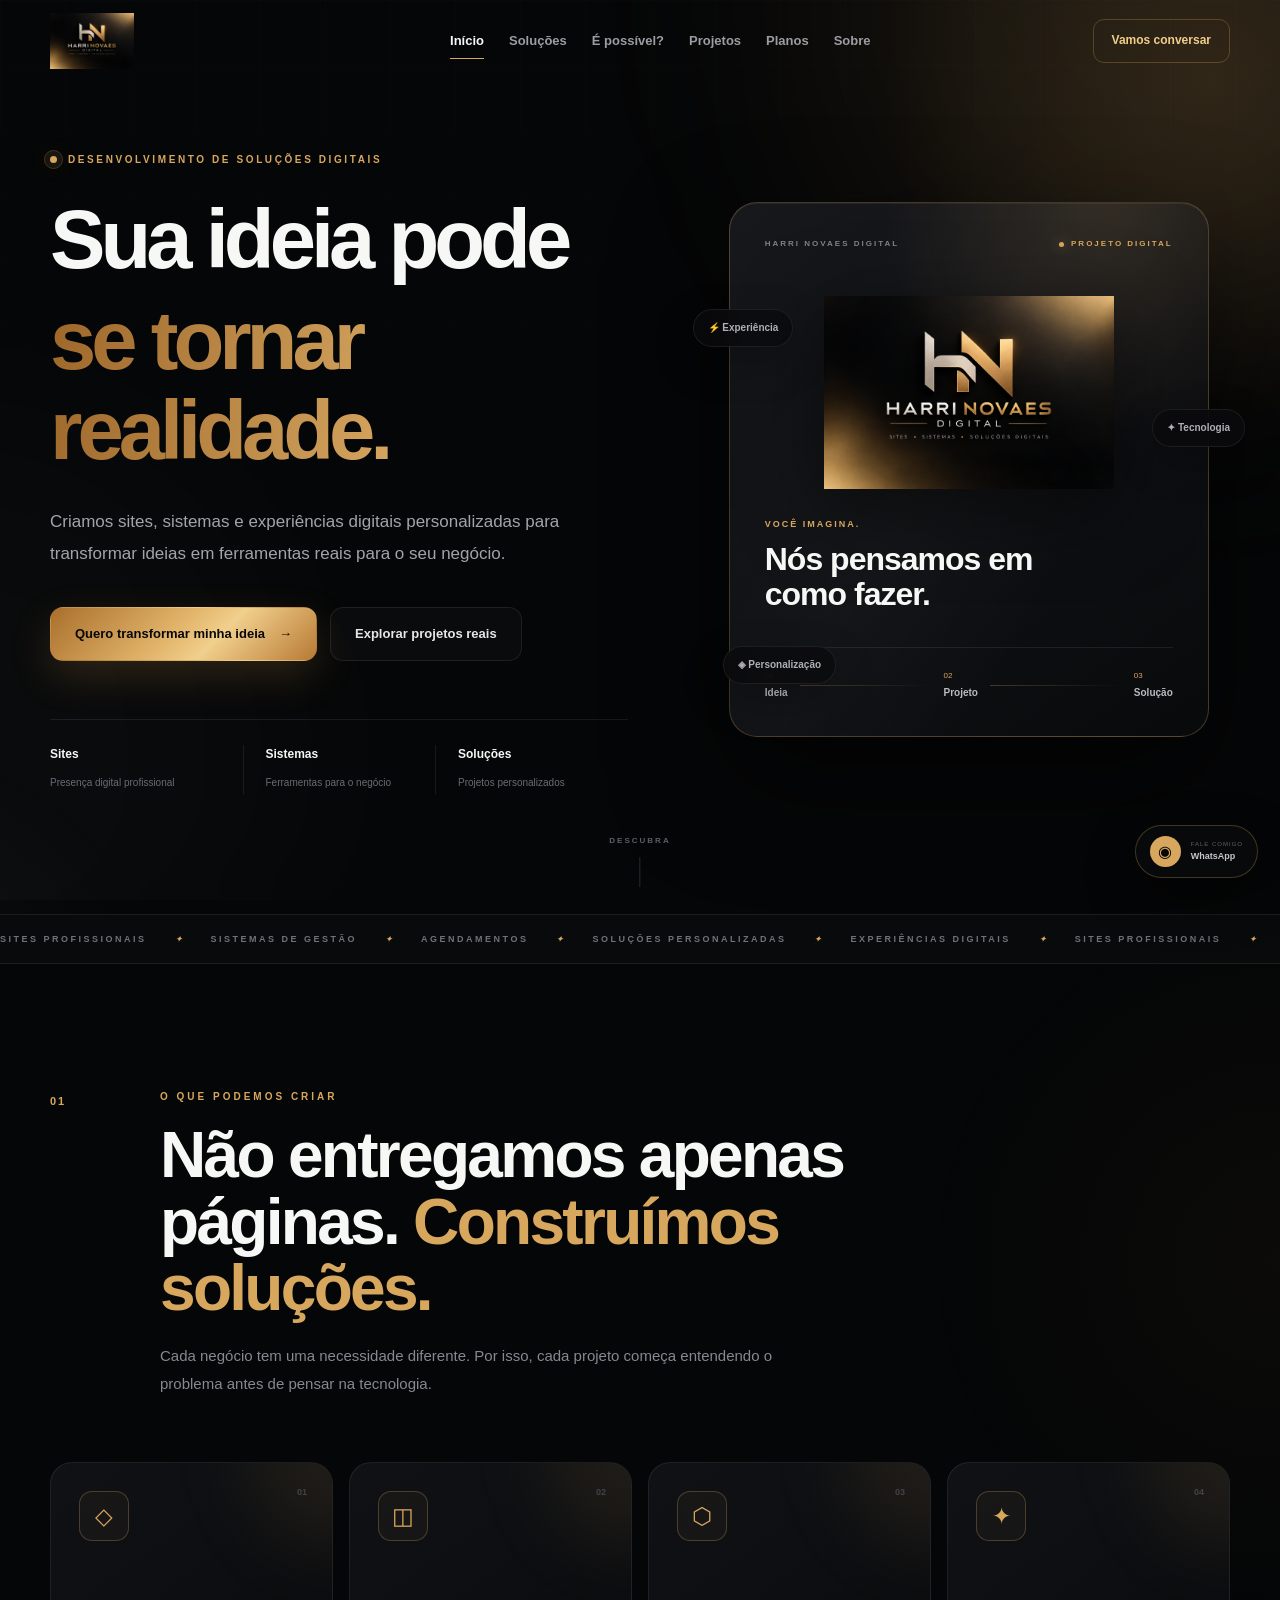
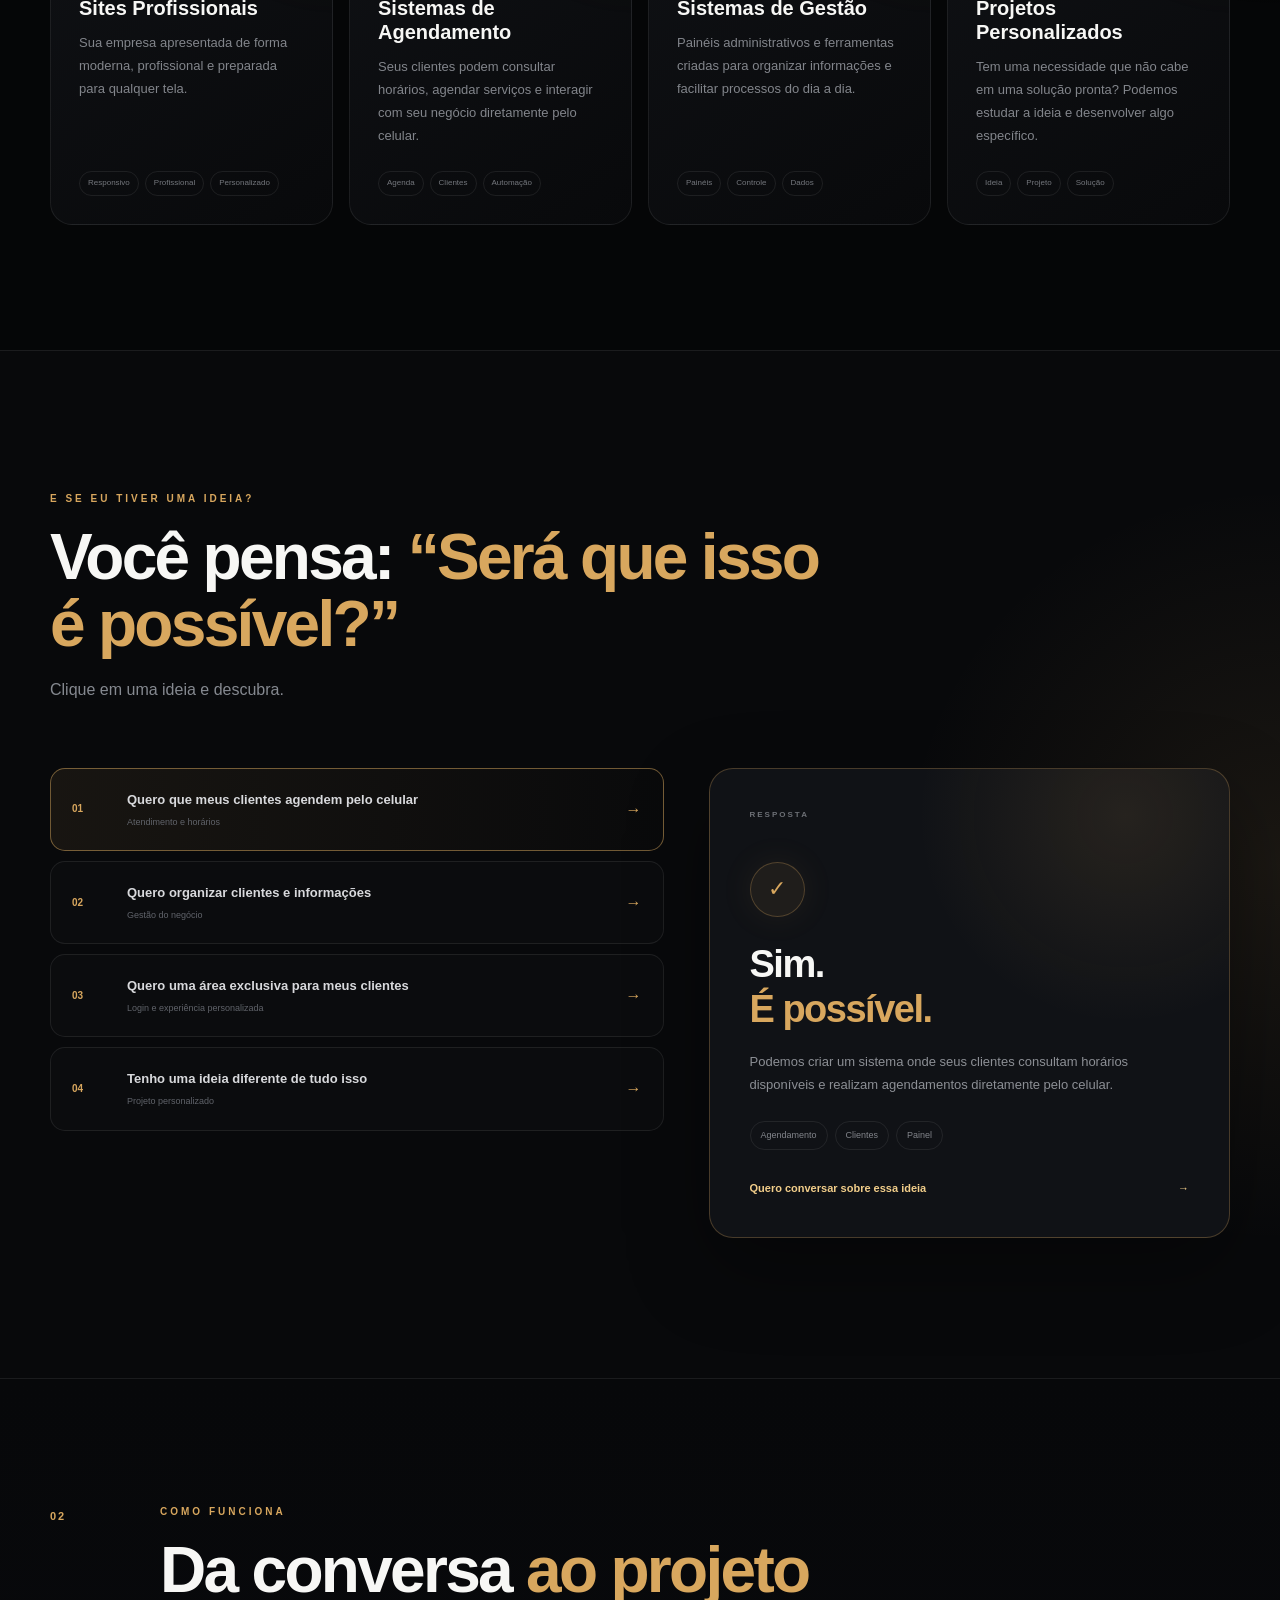
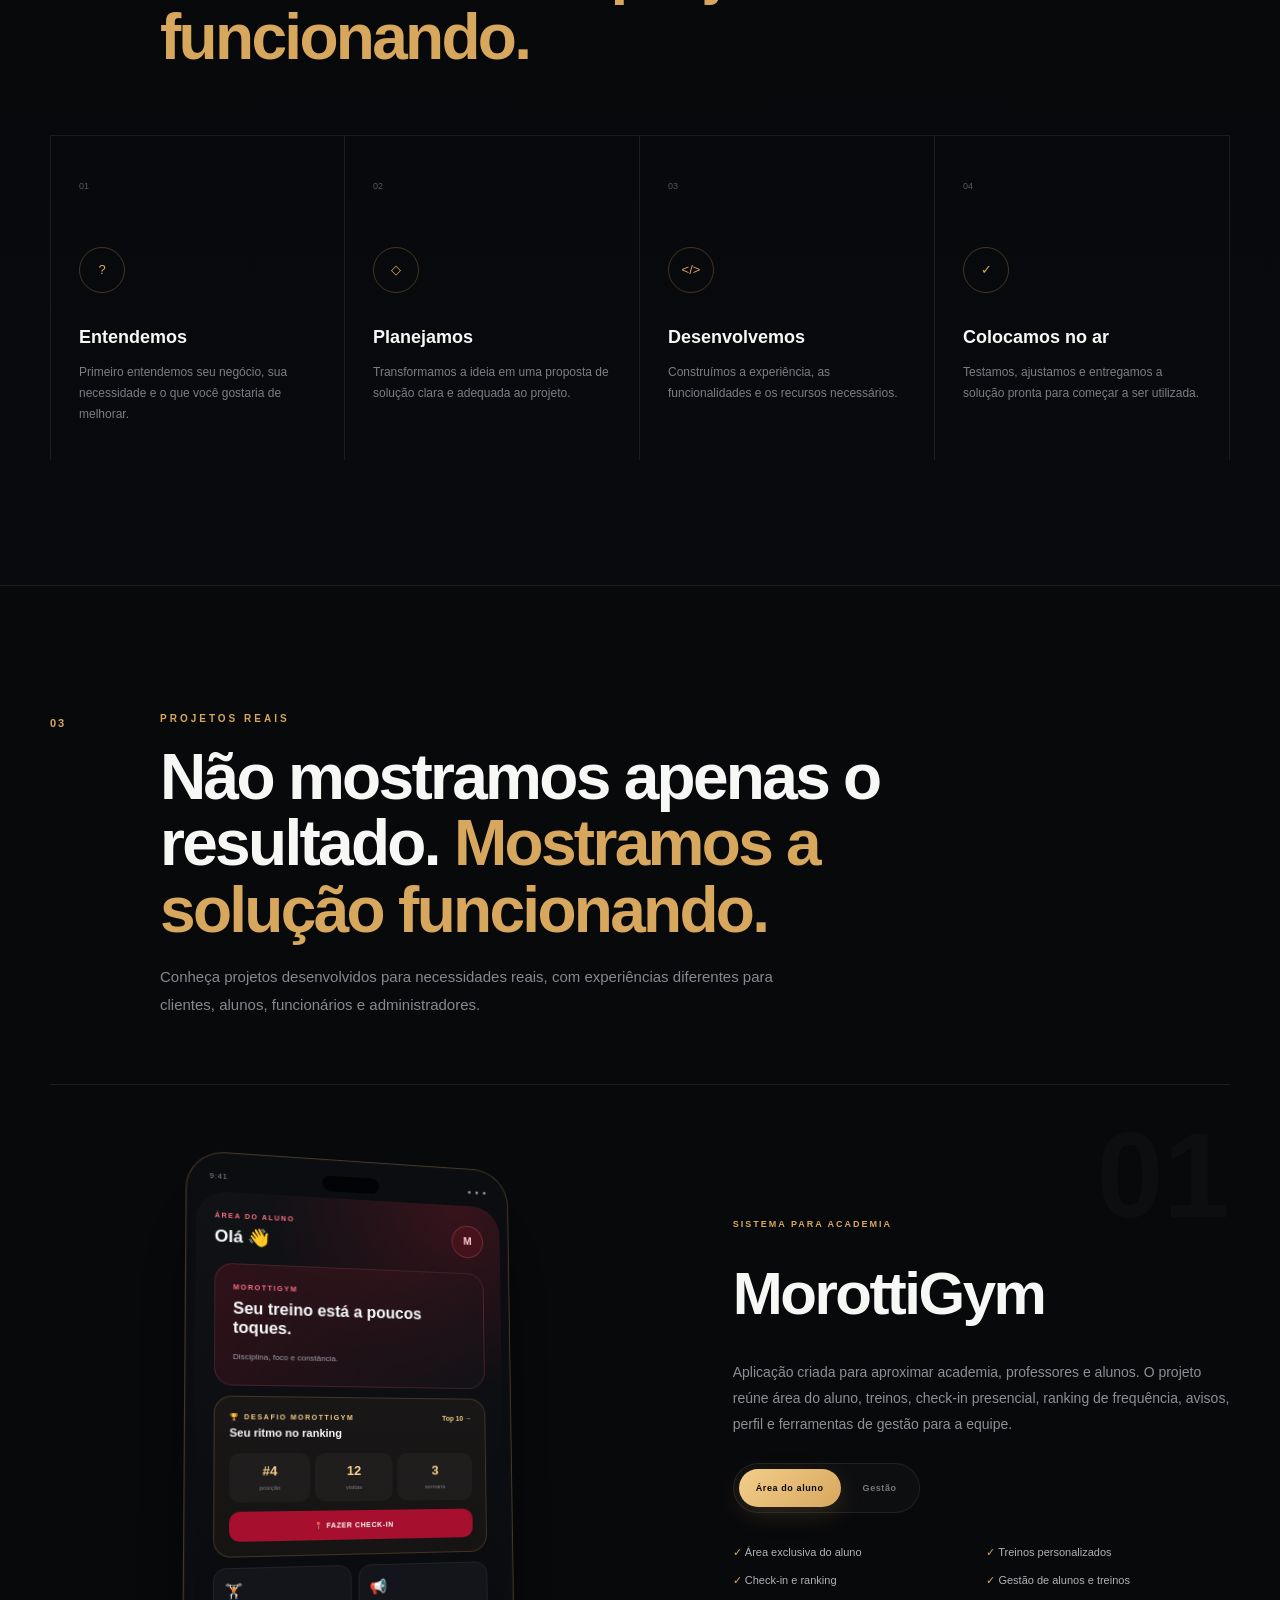
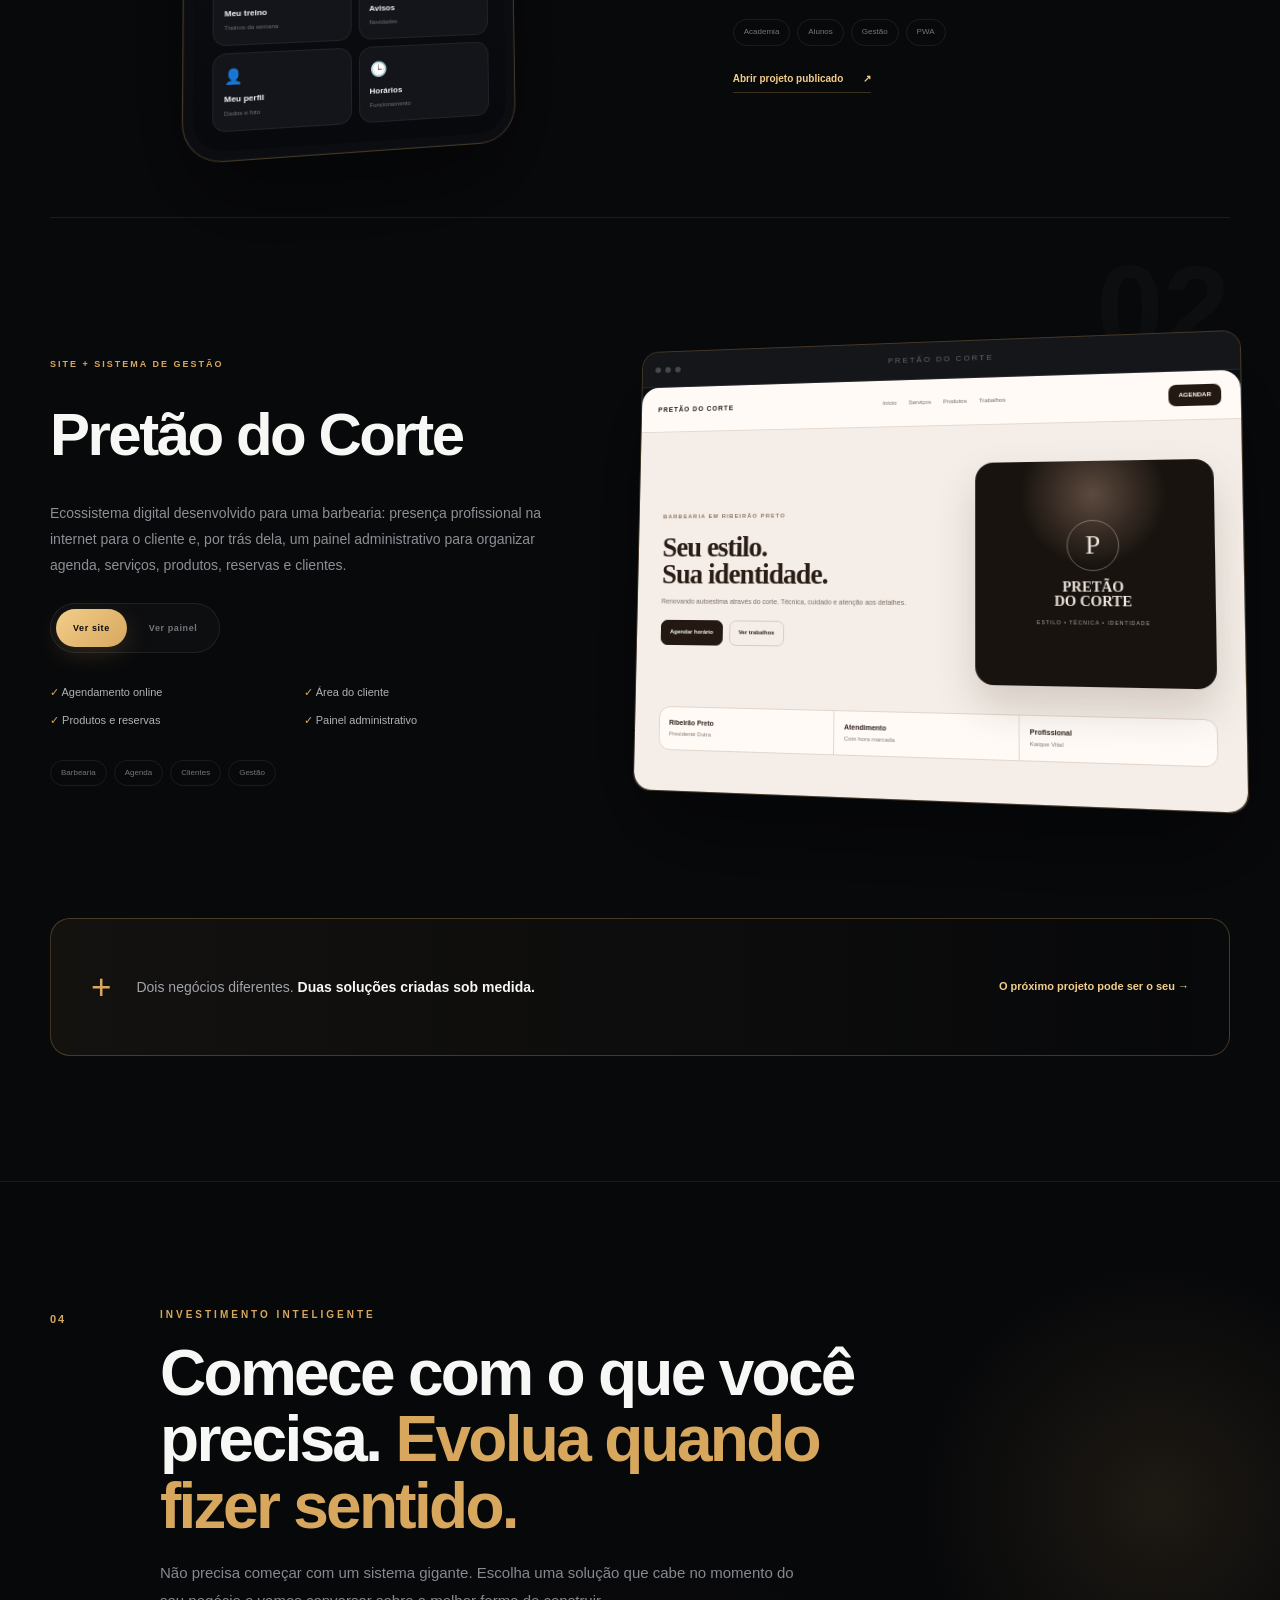
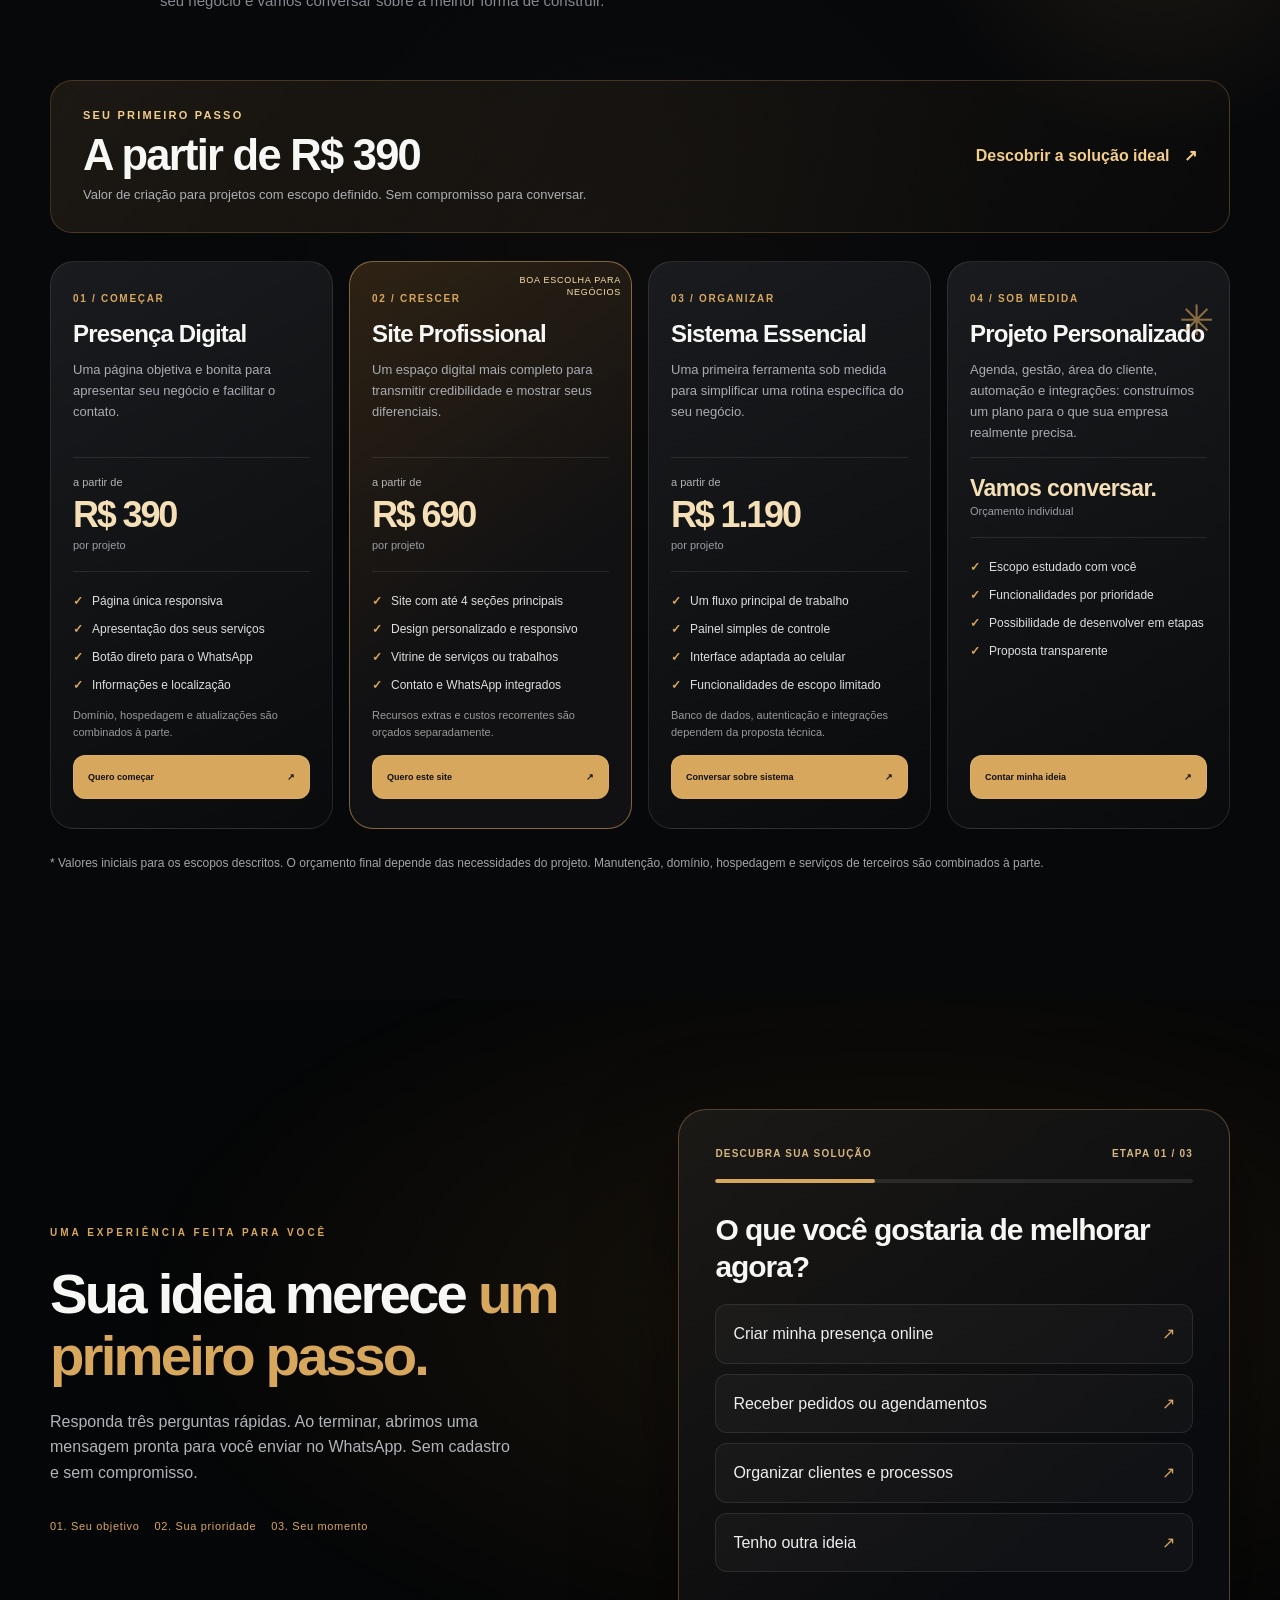
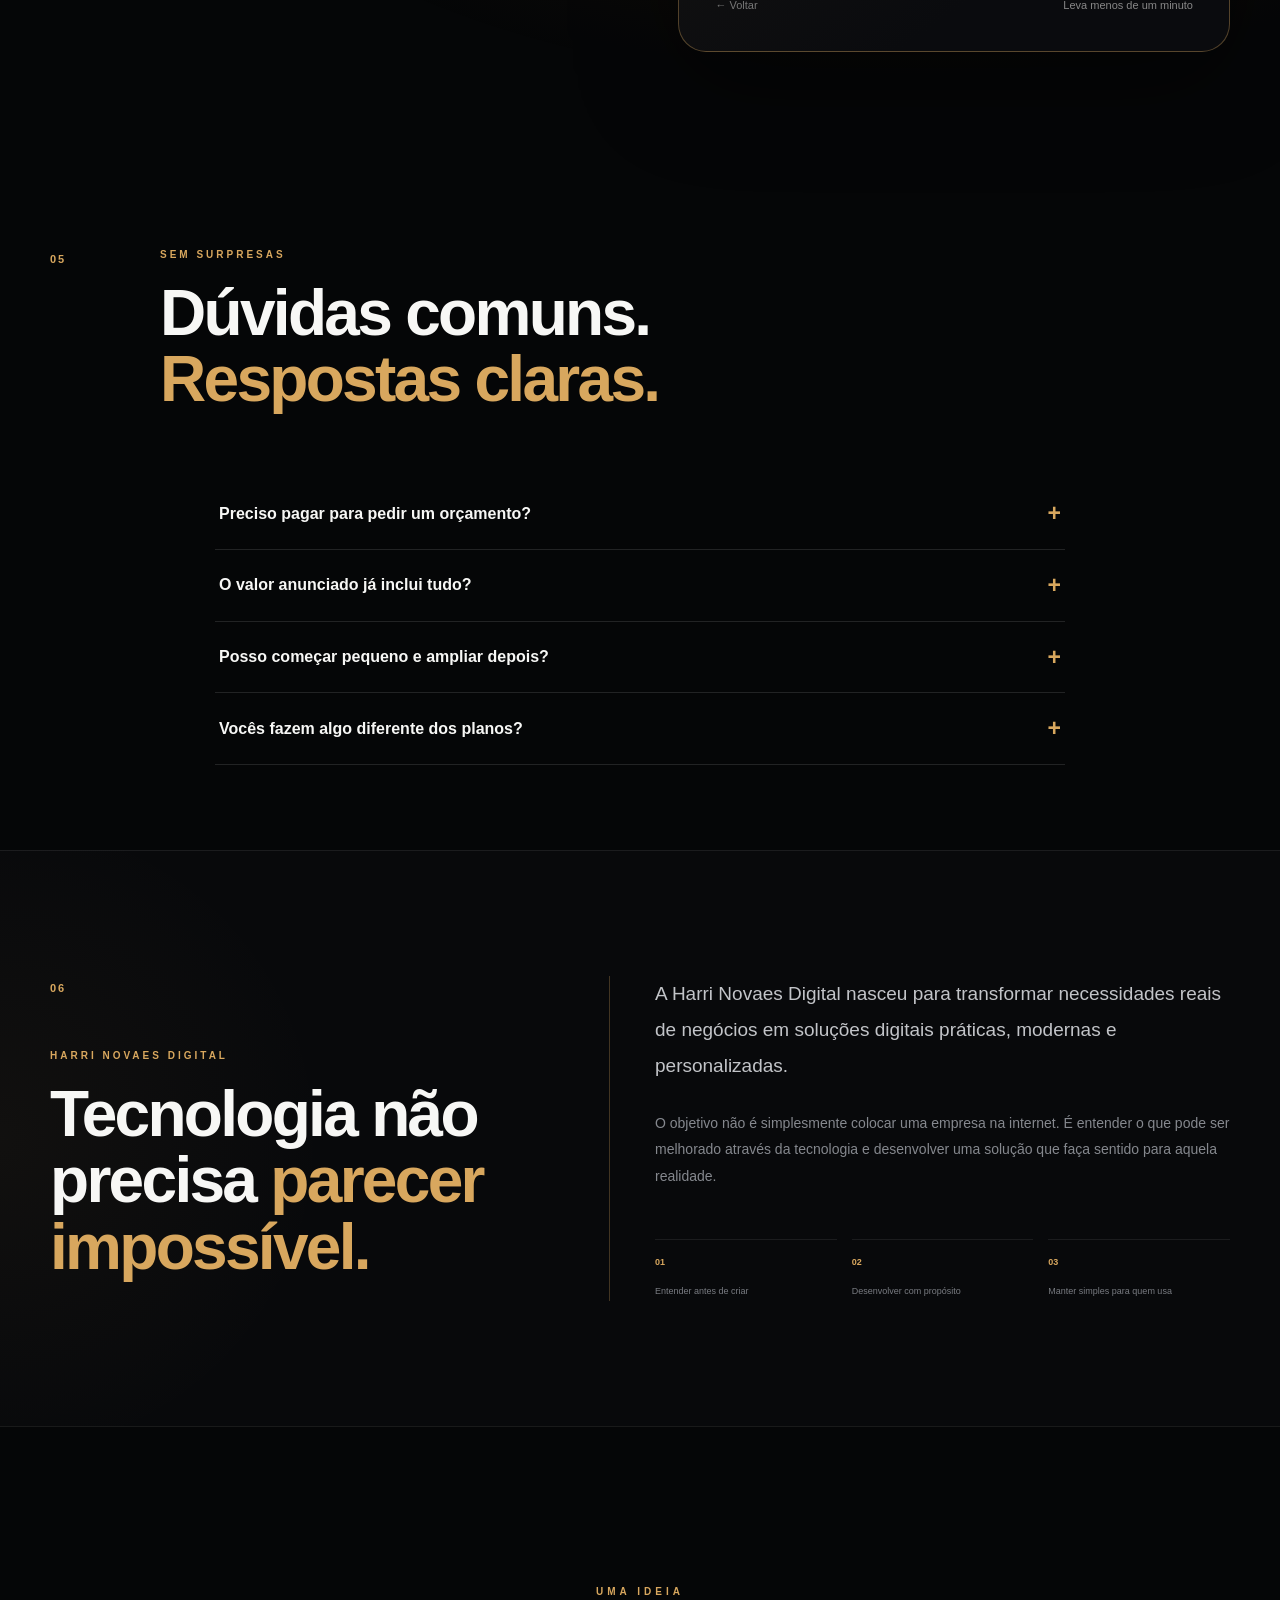
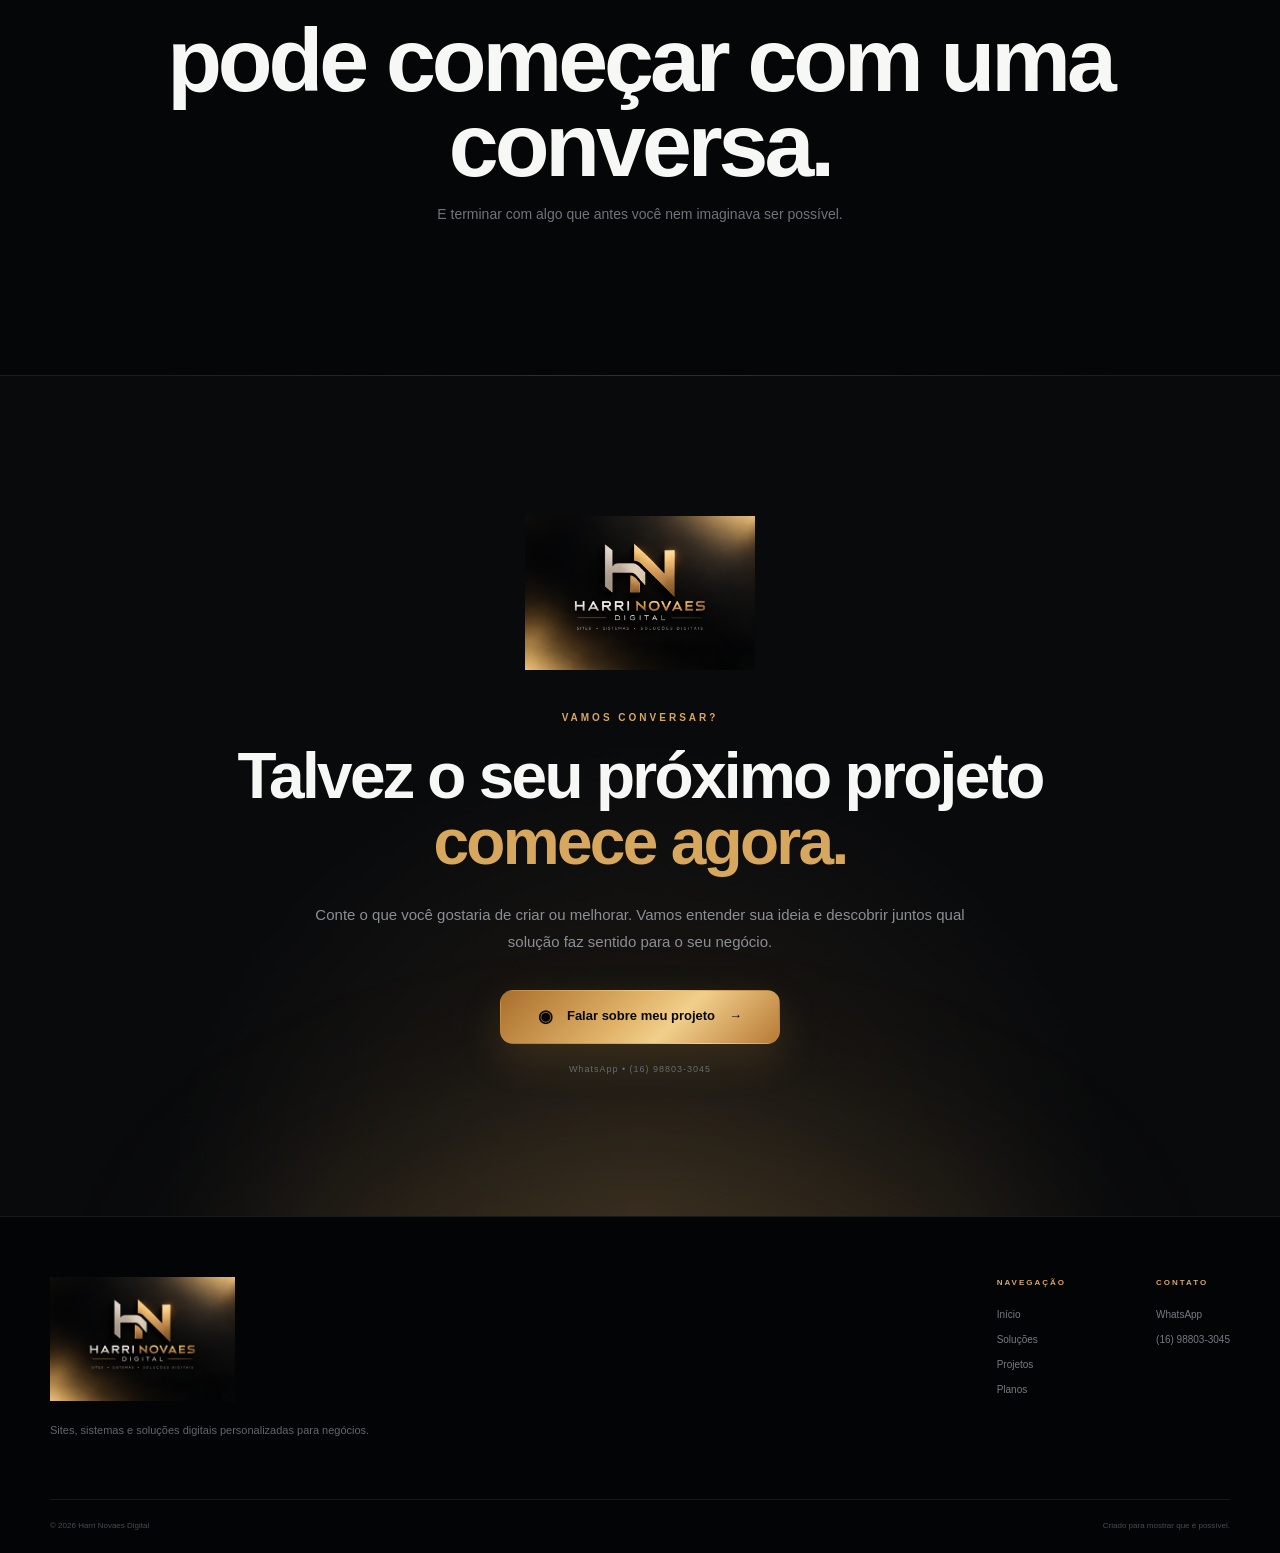
==== commit fdf3a30d: "Update index.html" ====
--- a/index.html
+++ b/index.html
@@ -21,6 +21,23 @@
   >
 
   <link rel="stylesheet" href="style.css">
+  <style>
+
+/* HND 3.0 — MELHORIAS INTEGRADAS, SEM ALTERAR style.css */
+:root {--hnd-glow:rgba(216,167,94,.12)}
+body::after{content:"";position:fixed;top:0;left:0;width:var(--hnd-progress,0%);height:3px;background:linear-gradient(90deg,#b77b36,#f4dca4);z-index:100002;pointer-events:none;box-shadow:0 0 16px #d8a75e99}
+a:focus-visible,button:focus-visible,summary:focus-visible{outline:2px solid #f2ce8a;outline-offset:5px}
+.hero h1{letter-spacing:-.06em;line-height:1.08}.hero-description{max-width:580px}
+.hnd-pricing{position:relative;overflow:hidden}.hnd-pricing::before{content:"";position:absolute;right:-10%;top:5%;height:500px;width:500px;background:radial-gradient(circle,rgba(216,167,94,.11),transparent 68%);pointer-events:none}
+.hnd-price-head{display:flex;justify-content:space-between;align-items:center;gap:25px;border:1px solid rgba(216,167,94,.24);background:linear-gradient(125deg,rgba(216,167,94,.10),rgba(216,167,94,.015));border-radius:22px;padding:26px 32px;margin:32px 0 28px}
+.hnd-price-head>div{display:grid;gap:4px}.hnd-kicker{font-size:11px;letter-spacing:.2em;color:#f2ce8a;font-weight:750}.hnd-price-head strong{font-size:clamp(29px,3.4vw,45px);line-height:1.2;letter-spacing:-.04em}.hnd-price-head small{font-size:13px;color:#aeb0b4}.hnd-text-link{white-space:nowrap;color:#f2ce8a;font-weight:700}.hnd-text-link span{margin-left:10px}
+.hnd-plan-grid{display:grid;grid-template-columns:repeat(4,minmax(0,1fr));gap:16px;align-items:stretch}.hnd-plan{position:relative;display:flex;flex-direction:column;min-width:0;gap:13px;padding:29px 22px;border:1px solid rgba(255,255,255,.1);background:linear-gradient(150deg,rgba(27,29,32,.93),rgba(10,11,13,.97));border-radius:24px;transition:border-color .3s ease,box-shadow .3s ease,transform .3s ease;overflow:hidden}.hnd-plan:hover{transform:translateY(-8px);border-color:rgba(216,167,94,.55);box-shadow:0 22px 65px #0008,0 0 0 1px #d8a75e1c}.hnd-featured{border-color:rgba(216,167,94,.55);background:linear-gradient(145deg,rgba(59,43,23,.75),#111113 60%)}.hnd-plan-index{font-size:10px;font-weight:800;letter-spacing:.17em;color:#d8a75e}.hnd-plan h3{font-size:24px;line-height:1.16;letter-spacing:-.035em}.hnd-plan>p:not(.hnd-exclusion){font-size:13px;color:#a9acb3;min-height:84px}.hnd-price{display:flex;flex-direction:column;gap:0;border-top:1px solid #ffffff18;border-bottom:1px solid #ffffff18;padding:16px 0}.hnd-price small{color:#b2b2b2;font-size:11px}.hnd-price strong{font-size:36px;letter-spacing:-.06em;color:#f5dfb6;line-height:1.25}.hnd-price span{font-size:11px;color:#999ea5}.hnd-plan ul{list-style:none;display:grid;gap:10px;margin:7px 0 0;padding:0}.hnd-plan li{font-size:12px;line-height:1.5;color:#dedede;display:flex;gap:9px}.hnd-plan li::before{content:"✓";color:#d8a75e;font-weight:900}.hnd-exclusion{color:#999!important;font-size:11px!important;margin-top:auto}.hnd-plan-button{margin-top:auto;display:flex!important;justify-content:space-between;align-items:center;text-align:left!important;padding:14px!important;border-radius:12px!important;background:#d8a75e!important;color:#111!important;font-weight:800!important;transition:filter .2s,transform .2s}.hnd-plan-button:hover{filter:brightness(1.12);transform:translateY(-2px)}.hnd-popular{font-size:9px;line-height:1.4;letter-spacing:.08em;position:absolute;right:10px;top:12px;color:#f9e1ad;max-width:115px;text-align:right}.hnd-custom-mark{position:absolute;right:15px;top:25px;color:#d8a75e;font-size:42px;opacity:.6}.hnd-consult{font-size:23px!important;letter-spacing:-.025em!important}.hnd-legal{color:#a1a4a9;font-size:12px;margin-top:25px;line-height:1.65}
+.hnd-idea{background:radial-gradient(ellipse at 70% 40%,rgba(185,130,54,.12),transparent 60%);padding-block:110px}.hnd-idea-layout{display:grid;grid-template-columns:1fr 1fr;gap:clamp(30px,6vw,90px);align-items:center}.hnd-idea-copy h2{font-size:clamp(36px,4.4vw,64px);line-height:1.1;letter-spacing:-.05em;margin:22px 0}.hnd-idea-copy h2 span{color:#d8a75e}.hnd-idea-copy>p{color:#b1b4ba;max-width:470px}.hnd-idea-steps{display:flex;gap:15px;flex-wrap:wrap;margin-top:33px;font-size:11px;color:#d8a75e;letter-spacing:.06em}.hnd-wizard{padding:clamp(22px,4vw,36px);border:1px solid rgba(216,167,94,.35);background:linear-gradient(145deg,#1b1916,#0a0b0e 75%);border-radius:28px;box-shadow:0 30px 100px #0007}.hnd-wizard-header{display:flex;justify-content:space-between;gap:10px;color:#d5b781;font-size:10px;letter-spacing:.12em;font-weight:800}.hnd-wizard-track{margin:17px 0 28px;background:#ffffff18;height:4px;border-radius:4px;overflow:hidden}.hnd-wizard-track i{display:block;height:100%;width:33.333%;background:#d8a75e;border-radius:4px;transition:width .3s}.hnd-wizard h3{font-size:clamp(22px,3vw,30px);line-height:1.25;letter-spacing:-.035em;min-height:65px;margin-bottom:18px}.hnd-choice-list{display:grid;gap:10px}.hnd-choice{width:100%;padding:16px 17px;display:flex;justify-content:space-between;text-align:left;align-items:center;gap:10px;border-radius:12px;background:#ffffff08;border:1px solid #ffffff18;color:#eee;transition:.2s}.hnd-choice:hover{border-color:#d8a75e;background:#d8a75e15;transform:translateX(3px)}.hnd-choice span{color:#d8a75e}.hnd-wizard-bottom{display:flex;justify-content:space-between;gap:10px;align-items:center;margin-top:25px;font-size:11px;color:#888}.hnd-back{background:transparent;border:0;color:#d8a75e}.hnd-back:disabled{color:#777;cursor:default}.hnd-wizard-result p{font-size:14px;color:#bec0c3;margin:0 0 22px}.hnd-send{display:block;background:#d8a75e;color:#15110b;border-radius:12px;text-align:center;padding:16px;font-weight:850}.hnd-again{border:0;background:transparent;color:#d8a75e;margin-top:16px}
+.hnd-faq{padding-block:85px}.hnd-faq-list{max-width:850px;margin:20px auto 0}.hnd-faq-list details{border-bottom:1px solid #ffffff1e;padding:17px 4px}.hnd-faq-list summary{cursor:pointer;font-size:16px;font-weight:700;list-style:none;display:flex;align-items:center;justify-content:space-between;gap:15px}.hnd-faq-list summary::-webkit-details-marker{display:none}.hnd-faq-list summary::after{content:"+";font-size:23px;color:#d8a75e}.hnd-faq-list details[open] summary::after{content:"−"}.hnd-faq-list details p{color:#aeb2b8;font-size:14px;padding:15px 25px 5px 0;max-width:700px}
+@media(max-width:1100px){.hnd-plan-grid{grid-template-columns:repeat(2,minmax(0,1fr))}.hnd-plan>p:not(.hnd-exclusion){min-height:0}.hnd-featured{order:0}}@media(max-width:720px){.hnd-price-head{align-items:flex-start;flex-direction:column;padding:23px}.hnd-plan-grid{grid-template-columns:1fr}.hnd-plan{padding:25px}.hnd-idea{padding-block:75px}.hnd-idea-layout{grid-template-columns:1fr}.hnd-idea-steps{gap:8px}.hnd-idea-steps span{font-size:10px}.hnd-faq{padding-block:65px}.hnd-popular{max-width:125px}.hnd-price-head strong{font-size:33px}}
+@media(prefers-reduced-motion:reduce){html{scroll-behavior:auto!important}.hnd-plan,.hnd-choice,.hnd-plan-button{transition:none!important}.hnd-plan:hover,.hnd-choice:hover,.hnd-plan-button:hover{transform:none!important}}
+
+  </style>
 </head>
 
 <body>
@@ -188,7 +205,7 @@
               href="#orcamento"
               class="button primary magnetic"
             >
-              <span>Quero tirar minha ideia do papel</span>
+              <span>Quero transformar minha ideia</span>
               <strong>→</strong>
             </a>
 
@@ -196,7 +213,7 @@
               href="#portfolio"
               class="button secondary"
             >
-              Ver o que já criamos
+              Explorar projetos reais
             </a>
 
           </div>
@@ -1498,388 +1515,34 @@
 
 
 
-    <!-- =====================================================
-         PLANOS
-    ====================================================== -->
-
-    <section
-      class="section plans-section section-observer"
-      id="planos"
-    >
-
+    <!-- HND 3.0 — PLANOS COM ENTRADA ACESSÍVEL -->
+    <section class="section plans-section section-observer hnd-pricing" id="planos">
       <div class="container">
-
         <div class="section-heading reveal">
-
-          <span class="section-number">
-            04
-          </span>
-
-          <div>
-
-            <span class="eyebrow">
-              INVESTIMENTO
-            </span>
-
-            <h2>
-              Existe um ponto de partida
-              <span>para cada projeto.</span>
-            </h2>
-
-            <p>
-              Os planos servem como referência inicial.
-              Funcionalidades e necessidades específicas
-              podem alterar o orçamento final.
-            </p>
-
-          </div>
-
+          <span class="section-number">04</span>
+          <div><span class="eyebrow">INVESTIMENTO INTELIGENTE</span>
+          <h2>Comece com o que você precisa. <span>Evolua quando fizer sentido.</span></h2>
+          <p>Não precisa começar com um sistema gigante. Escolha uma solução que cabe no momento do seu negócio e vamos conversar sobre a melhor forma de construir.</p></div>
         </div>
-
-
-        <div class="plans-intro reveal">
-
-          <div>
-            <span>A PARTIR DE</span>
-            <strong>R$ 690</strong>
-          </div>
-
-          <p>
-            Todos os projetos são desenvolvidos pensando
-            na identidade e necessidade do negócio.
-          </p>
-
+        <div class="hnd-price-head reveal"><div><span class="hnd-kicker">SEU PRIMEIRO PASSO</span><strong>A partir de R$ 390</strong><small>Valor de criação para projetos com escopo definido. Sem compromisso para conversar.</small></div><a href="#ideia" class="hnd-text-link">Descobrir a solução ideal <span>↗</span></a></div>
+        <div class="hnd-plan-grid">
+          <article class="hnd-plan reveal"><span class="hnd-plan-index">01 / COMEÇAR</span><h3>Presença Digital</h3><p>Uma página objetiva e bonita para apresentar seu negócio e facilitar o contato.</p><div class="hnd-price"><small>a partir de</small><strong>R$ 390</strong><span>por projeto</span></div><ul><li>Página única responsiva</li><li>Apresentação dos seus serviços</li><li>Botão direto para o WhatsApp</li><li>Informações e localização</li></ul><p class="hnd-exclusion">Domínio, hospedagem e atualizações são combinados à parte.</p><a href="#orcamento" data-plan="Presença Digital" class="plan-button hnd-plan-button">Quero começar <span>↗</span></a></article>
+          <article class="hnd-plan hnd-featured reveal"><span class="hnd-popular">BOA ESCOLHA PARA NEGÓCIOS</span><span class="hnd-plan-index">02 / CRESCER</span><h3>Site Profissional</h3><p>Um espaço digital mais completo para transmitir credibilidade e mostrar seus diferenciais.</p><div class="hnd-price"><small>a partir de</small><strong>R$ 690</strong><span>por projeto</span></div><ul><li>Site com até 4 seções principais</li><li>Design personalizado e responsivo</li><li>Vitrine de serviços ou trabalhos</li><li>Contato e WhatsApp integrados</li></ul><p class="hnd-exclusion">Recursos extras e custos recorrentes são orçados separadamente.</p><a href="#orcamento" data-plan="Site Profissional" class="plan-button hnd-plan-button">Quero este site <span>↗</span></a></article>
+          <article class="hnd-plan reveal"><span class="hnd-plan-index">03 / ORGANIZAR</span><h3>Sistema Essencial</h3><p>Uma primeira ferramenta sob medida para simplificar uma rotina específica do seu negócio.</p><div class="hnd-price"><small>a partir de</small><strong>R$ 1.190</strong><span>por projeto</span></div><ul><li>Um fluxo principal de trabalho</li><li>Painel simples de controle</li><li>Interface adaptada ao celular</li><li>Funcionalidades de escopo limitado</li></ul><p class="hnd-exclusion">Banco de dados, autenticação e integrações dependem da proposta técnica.</p><a href="#orcamento" data-plan="Sistema Essencial" class="plan-button hnd-plan-button">Conversar sobre sistema <span>↗</span></a></article>
+          <article class="hnd-plan hnd-custom reveal"><span class="hnd-plan-index">04 / SOB MEDIDA</span><div class="hnd-custom-mark">✳</div><h3>Projeto Personalizado</h3><p>Agenda, gestão, área do cliente, automação e integrações: construímos um plano para o que sua empresa realmente precisa.</p><div class="hnd-price"><strong class="hnd-consult">Vamos conversar.</strong><span>Orçamento individual</span></div><ul><li>Escopo estudado com você</li><li>Funcionalidades por prioridade</li><li>Possibilidade de desenvolver em etapas</li><li>Proposta transparente</li></ul><a href="#orcamento" data-plan="Projeto Personalizado" class="plan-button hnd-plan-button">Contar minha ideia <span>↗</span></a></article>
         </div>
-
-
-        <div class="plans-grid">
-
-
-          <!-- LITE -->
-
-          <article class="plan-card reveal">
-
-            <div class="plan-top">
-
-              <span class="plan-level">
-                01
-              </span>
-
-              <span class="plan-name">
-                LITE
-              </span>
-
-            </div>
-
-            <h3>
-              Comece sua presença digital
-            </h3>
-
-            <div class="plan-price">
-
-              <small>Projeto</small>
-
-              <strong>
-                R$ 690
-              </strong>
-
-              <span>
-                ou 3x de R$ 250
-              </span>
-
-            </div>
-
-            <ul>
-              <li>Site profissional</li>
-              <li>Design responsivo</li>
-              <li>Contato integrado</li>
-              <li>Domínio por 1 ano</li>
-              <li>Hospedagem</li>
-              <li>SSL / conexão segura</li>
-            </ul>
-
-            <div class="maintenance">
-              Manutenção a partir de
-              <strong>R$ 49/mês</strong>
-            </div>
-
-            <a
-              href="#orcamento"
-              class="plan-button"
-              data-plan="Lite"
-            >
-              Quero este plano
-              <span>→</span>
-            </a>
-
-          </article>
-
-
-          <!-- BÁSICO -->
-
-          <article class="plan-card reveal">
-
-            <div class="plan-top">
-
-              <span class="plan-level">
-                02
-              </span>
-
-              <span class="plan-name">
-                BÁSICO
-              </span>
-
-            </div>
-
-            <h3>
-              Mais recursos para seu negócio
-            </h3>
-
-            <div class="plan-price">
-
-              <small>Projeto</small>
-
-              <strong>
-                R$ 990
-              </strong>
-
-              <span>
-                ou 4x de R$ 275
-              </span>
-
-            </div>
-
-            <ul>
-              <li>Estrutura profissional</li>
-              <li>Painel administrativo</li>
-              <li>Área de gerenciamento</li>
-              <li>Contato e WhatsApp</li>
-              <li>Domínio por 1 ano</li>
-              <li>Hospedagem e segurança</li>
-            </ul>
-
-            <div class="maintenance">
-              Manutenção a partir de
-              <strong>R$ 59/mês</strong>
-            </div>
-
-            <a
-              href="#orcamento"
-              class="plan-button"
-              data-plan="Básico"
-            >
-              Quero este plano
-              <span>→</span>
-            </a>
-
-          </article>
-
-
-          <!-- PLUS -->
-
-          <article class="plan-card plan-highlight reveal">
-
-            <div class="plan-popular">
-              EQUILÍBRIO ENTRE RECURSOS E INVESTIMENTO
-            </div>
-
-            <div class="plan-top">
-
-              <span class="plan-level">
-                03
-              </span>
-
-              <span class="plan-name">
-                PLUS
-              </span>
-
-            </div>
-
-            <h3>
-              Site e sistema trabalhando juntos
-            </h3>
-
-            <div class="plan-price">
-
-              <small>Projeto</small>
-
-              <strong>
-                R$ 1.490
-              </strong>
-
-              <span>
-                ou 5x de R$ 330
-              </span>
-
-            </div>
-
-            <ul>
-              <li>Site profissional</li>
-              <li>Painel administrativo</li>
-              <li>Cadastro de clientes</li>
-              <li>Banco de dados</li>
-              <li>Recursos personalizados</li>
-              <li>Suporte e atualizações</li>
-            </ul>
-
-            <div class="maintenance">
-              Manutenção a partir de
-              <strong>R$ 79/mês</strong>
-            </div>
-
-            <a
-              href="#orcamento"
-              class="plan-button"
-              data-plan="Plus"
-            >
-              Quero este plano
-              <span>→</span>
-            </a>
-
-          </article>
-
-
-          <!-- PREMIUM -->
-
-          <article class="plan-card reveal">
-
-            <div class="plan-top">
-
-              <span class="plan-level">
-                04
-              </span>
-
-              <span class="plan-name">
-                PREMIUM
-              </span>
-
-            </div>
-
-            <h3>
-              Uma solução mais completa
-            </h3>
-
-            <div class="plan-price">
-
-              <small>Projeto</small>
-
-              <strong>
-                R$ 2.190
-              </strong>
-
-              <span>
-                ou 6x de R$ 400
-              </span>
-
-            </div>
-
-            <ul>
-              <li>Projeto personalizado</li>
-              <li>Sistema de gestão</li>
-              <li>Área de clientes</li>
-              <li>Automação de processos</li>
-              <li>Banco de dados</li>
-              <li>Recursos avançados</li>
-            </ul>
-
-            <div class="maintenance">
-              Manutenção a partir de
-              <strong>R$ 99/mês</strong>
-            </div>
-
-            <a
-              href="#orcamento"
-              class="plan-button"
-              data-plan="Premium"
-            >
-              Quero este plano
-              <span>→</span>
-            </a>
-
-          </article>
-
-
-          <!-- GOLD -->
-
-          <article class="plan-card plan-gold reveal">
-
-            <div class="gold-glow"></div>
-
-            <div class="plan-top">
-
-              <span class="plan-level">
-                05
-              </span>
-
-              <span class="plan-name">
-                GOLD
-              </span>
-
-            </div>
-
-            <h3>
-              Projetos de maior complexidade
-            </h3>
-
-            <div class="plan-price">
-
-              <small>Projeto</small>
-
-              <strong>
-                R$ 2.990
-              </strong>
-
-              <span>
-                ou 6x de R$ 550
-              </span>
-
-            </div>
-
-            <ul>
-              <li>Solução digital personalizada</li>
-              <li>Site + sistema completo</li>
-              <li>Painéis administrativos</li>
-              <li>Áreas exclusivas</li>
-              <li>Integrações</li>
-              <li>Evolução do projeto</li>
-            </ul>
-
-            <div class="maintenance">
-              Manutenção a partir de
-              <strong>R$ 149/mês</strong>
-            </div>
-
-            <a
-              href="#orcamento"
-              class="plan-button gold-button"
-              data-plan="Gold"
-            >
-              Conversar sobre o Gold
-              <span>→</span>
-            </a>
-
-          </article>
-
-        </div>
-
-
-        <div class="plans-note reveal">
-
-          <span>ℹ</span>
-
-          <p>
-            A manutenção pode incluir infraestrutura,
-            hospedagem, banco de dados quando utilizado,
-            correções, segurança, backups, suporte e
-            continuidade do projeto, conforme a solução contratada.
-          </p>
-
-        </div>
-
+        <p class="hnd-legal reveal">* Valores iniciais para os escopos descritos. O orçamento final depende das necessidades do projeto. Manutenção, domínio, hospedagem e serviços de terceiros são combinados à parte.</p>
       </div>
-
     </section>
 
+    <section class="section hnd-idea section-observer" id="ideia">
+      <div class="container hnd-idea-layout">
+        <div class="hnd-idea-copy reveal"><span class="eyebrow">UMA EXPERIÊNCIA FEITA PARA VOCÊ</span><h2>Sua ideia merece <span>um primeiro passo.</span></h2><p>Responda três perguntas rápidas. Ao terminar, abrimos uma mensagem pronta para você enviar no WhatsApp. Sem cadastro e sem compromisso.</p><div class="hnd-idea-steps"><span>01. Seu objetivo</span><span>02. Sua prioridade</span><span>03. Seu momento</span></div></div>
+        <div class="hnd-wizard reveal" id="hndWizard"><div class="hnd-wizard-header"><span>DESCUBRA SUA SOLUÇÃO</span><span id="hndStepCount">ETAPA 01 / 03</span></div><div class="hnd-wizard-track"><i id="hndStepFill"></i></div><div id="hndWizardScreen" aria-live="polite"></div><div class="hnd-wizard-bottom"><button type="button" id="hndBack" class="hnd-back" disabled>← Voltar</button><span>Leva menos de um minuto</span></div></div>
+      </div>
+    </section>
+
+    <section class="section hnd-faq"><div class="container"><div class="section-heading reveal"><span class="section-number">05</span><div><span class="eyebrow">SEM SURPRESAS</span><h2>Dúvidas comuns. <span>Respostas claras.</span></h2></div></div><div class="hnd-faq-list reveal"><details><summary>Preciso pagar para pedir um orçamento?</summary><p>Não. A primeira conversa serve para entender sua ideia e avaliar uma proposta, sem compromisso.</p></details><details><summary>O valor anunciado já inclui tudo?</summary><p>Não necessariamente. Cada opção tem um escopo inicial. Custos como domínio, hospedagem, manutenção e integrações são detalhados antes da contratação.</p></details><details><summary>Posso começar pequeno e ampliar depois?</summary><p>Sim. Podemos planejar etapas para priorizar o que traz mais valor ao seu negócio.</p></details><details><summary>Vocês fazem algo diferente dos planos?</summary><p>Sim. Conte sua necessidade: avaliamos a viabilidade e preparamos um orçamento personalizado.</p></details></div></div></section>
 
     <!-- =====================================================
          SOBRE
@@ -1895,7 +1558,7 @@
         <div class="about-heading reveal">
 
           <span class="section-number">
-            05
+            06
           </span>
 
           <span class="eyebrow">
@@ -2166,6 +1829,35 @@
 
 
   <script src="script.js"></script>
+  <script>
+
+/* HND 3.0 — navegação e briefing interativo */
+(() => {
+  const progress = () => {const max=document.documentElement.scrollHeight-window.innerHeight;document.body.style.setProperty('--hnd-progress',max>0?`${Math.min(100,window.scrollY/max*100)}%`:'0%');};
+  document.addEventListener('scroll',progress,{passive:true});window.addEventListener('resize',progress);progress();
+  const screen=document.getElementById('hndWizardScreen');
+  if(!screen)return;
+  const steps=[
+   {q:'O que você gostaria de melhorar agora?',options:['Criar minha presença online','Receber pedidos ou agendamentos','Organizar clientes e processos','Tenho outra ideia']},
+   {q:'O que é mais importante para você?',options:['Começar com investimento menor','Ter algo visualmente impressionante','Automatizar uma tarefa do dia a dia','Criar uma solução para crescer']},
+   {q:'Em que momento está seu projeto?',options:['Quero começar em breve','Estou pesquisando possibilidades','Já tenho algo e quero melhorar','Ainda estou planejando']}
+  ];
+  let step=0;const answers=[];
+  const stepCount=document.getElementById('hndStepCount'),fill=document.getElementById('hndStepFill'),back=document.getElementById('hndBack');
+  function draw(){
+   stepCount.textContent=`ETAPA 0${step+1} / 03`;fill.style.width=`${(step+1)/3*100}%`;back.disabled=step===0;
+   screen.replaceChildren();
+   const heading=document.createElement('h3');heading.textContent=steps[step].q;screen.appendChild(heading);
+   const choices=document.createElement('div');choices.className='hnd-choice-list';
+   steps[step].options.forEach((option)=>{const button=document.createElement('button');button.className='hnd-choice';button.type='button';button.textContent=option;const arrow=document.createElement('span');arrow.textContent='↗';button.appendChild(arrow);button.addEventListener('click',()=>{answers[step]=option;if(step<2){step++;draw();}else{showResult();}});choices.appendChild(button);});screen.appendChild(choices);
+  }
+  function showResult(){stepCount.textContent='PRONTO PARA CONVERSAR';fill.style.width='100%';back.disabled=false;screen.replaceChildren();const wrap=document.createElement('div');wrap.className='hnd-wizard-result';const title=document.createElement('h3');title.textContent='Sua ideia já tem um começo.';const p=document.createElement('p');p.textContent='Preparamos uma mensagem com suas escolhas. Você pode revisá-la no WhatsApp antes de enviar.';const a=document.createElement('a');a.className='hnd-send';a.target='_blank';a.rel='noopener noreferrer';a.textContent='Conversar sobre minha ideia ↗';const msg=`Olá! Conheci a Harri Novaes Digital pelo site e gostaria de um orçamento sem compromisso.\n\nMeu objetivo: ${answers[0]}\nMinha prioridade: ${answers[1]}\nMeu momento: ${answers[2]}\n\nPodemos conversar?`;a.href='https://wa.me/5516988033045?text='+encodeURIComponent(msg);const again=document.createElement('button');again.type='button';again.className='hnd-again';again.textContent='↻ Refazer escolhas';again.addEventListener('click',()=>{step=0;answers.length=0;draw()});wrap.append(title,p,a,again);screen.append(wrap);}
+  back.addEventListener('click',()=>{if(step>0){step--;draw()}});draw();
+  // A intro permanece curta e não bloqueia o conteúdo caso JS externo falhe.
+  setTimeout(()=>{const intro=document.getElementById('introScreen');if(intro){intro.classList.add('hide');document.body.classList.remove('intro-active');}},1500);
+})();
+
+  </script>
 
 </body>
-</html>+</html>
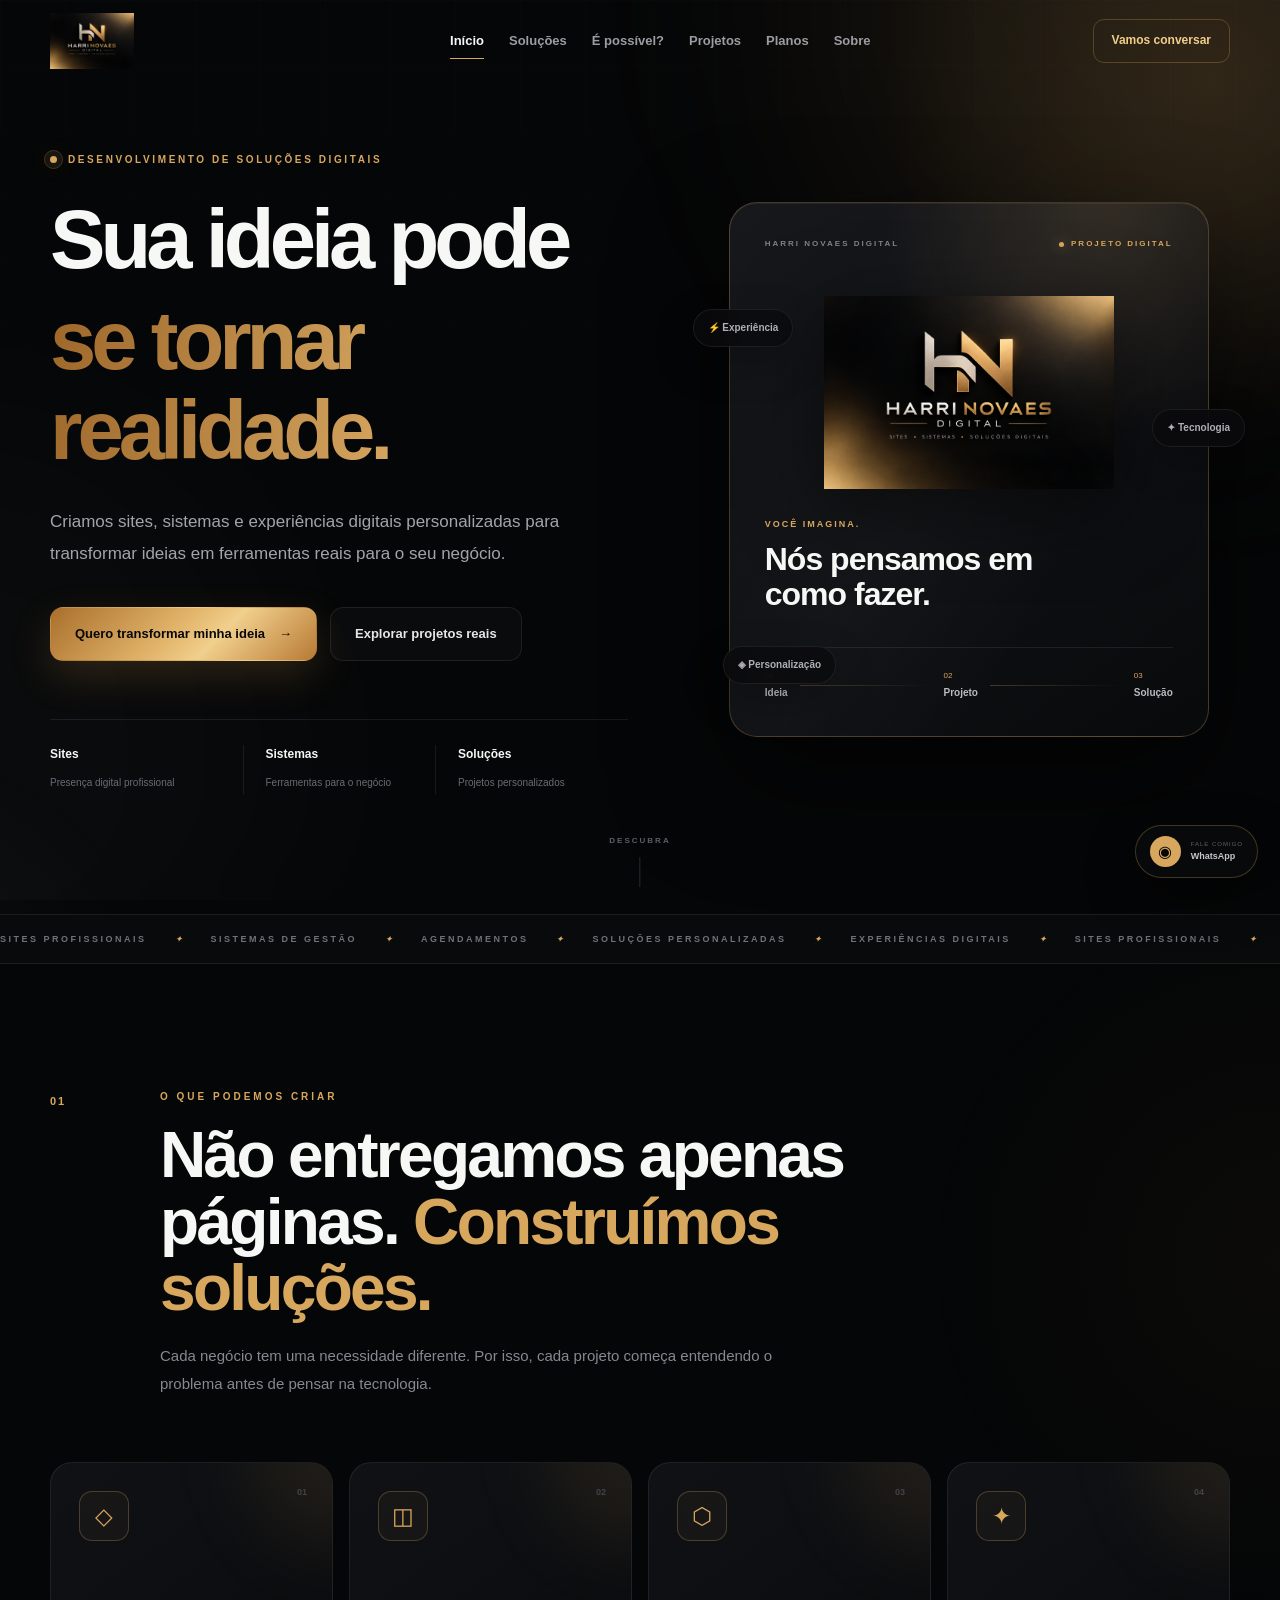
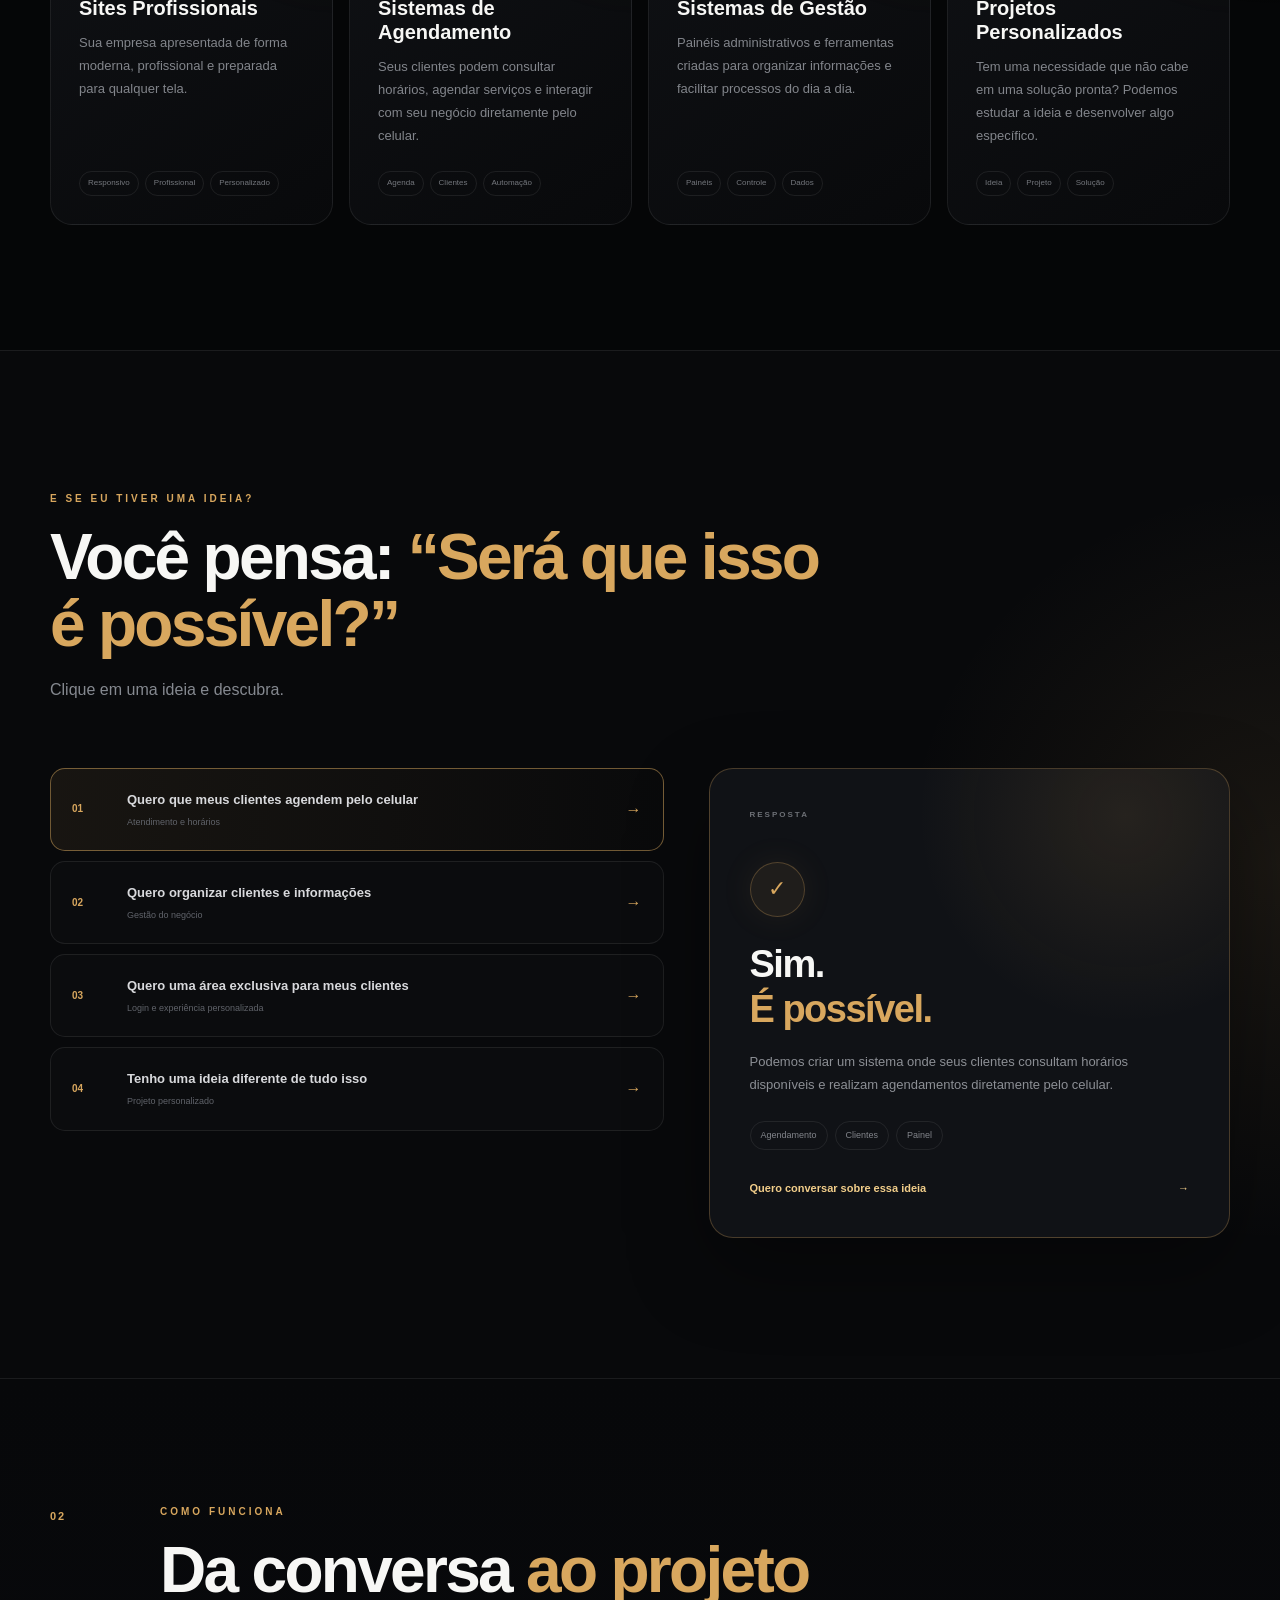
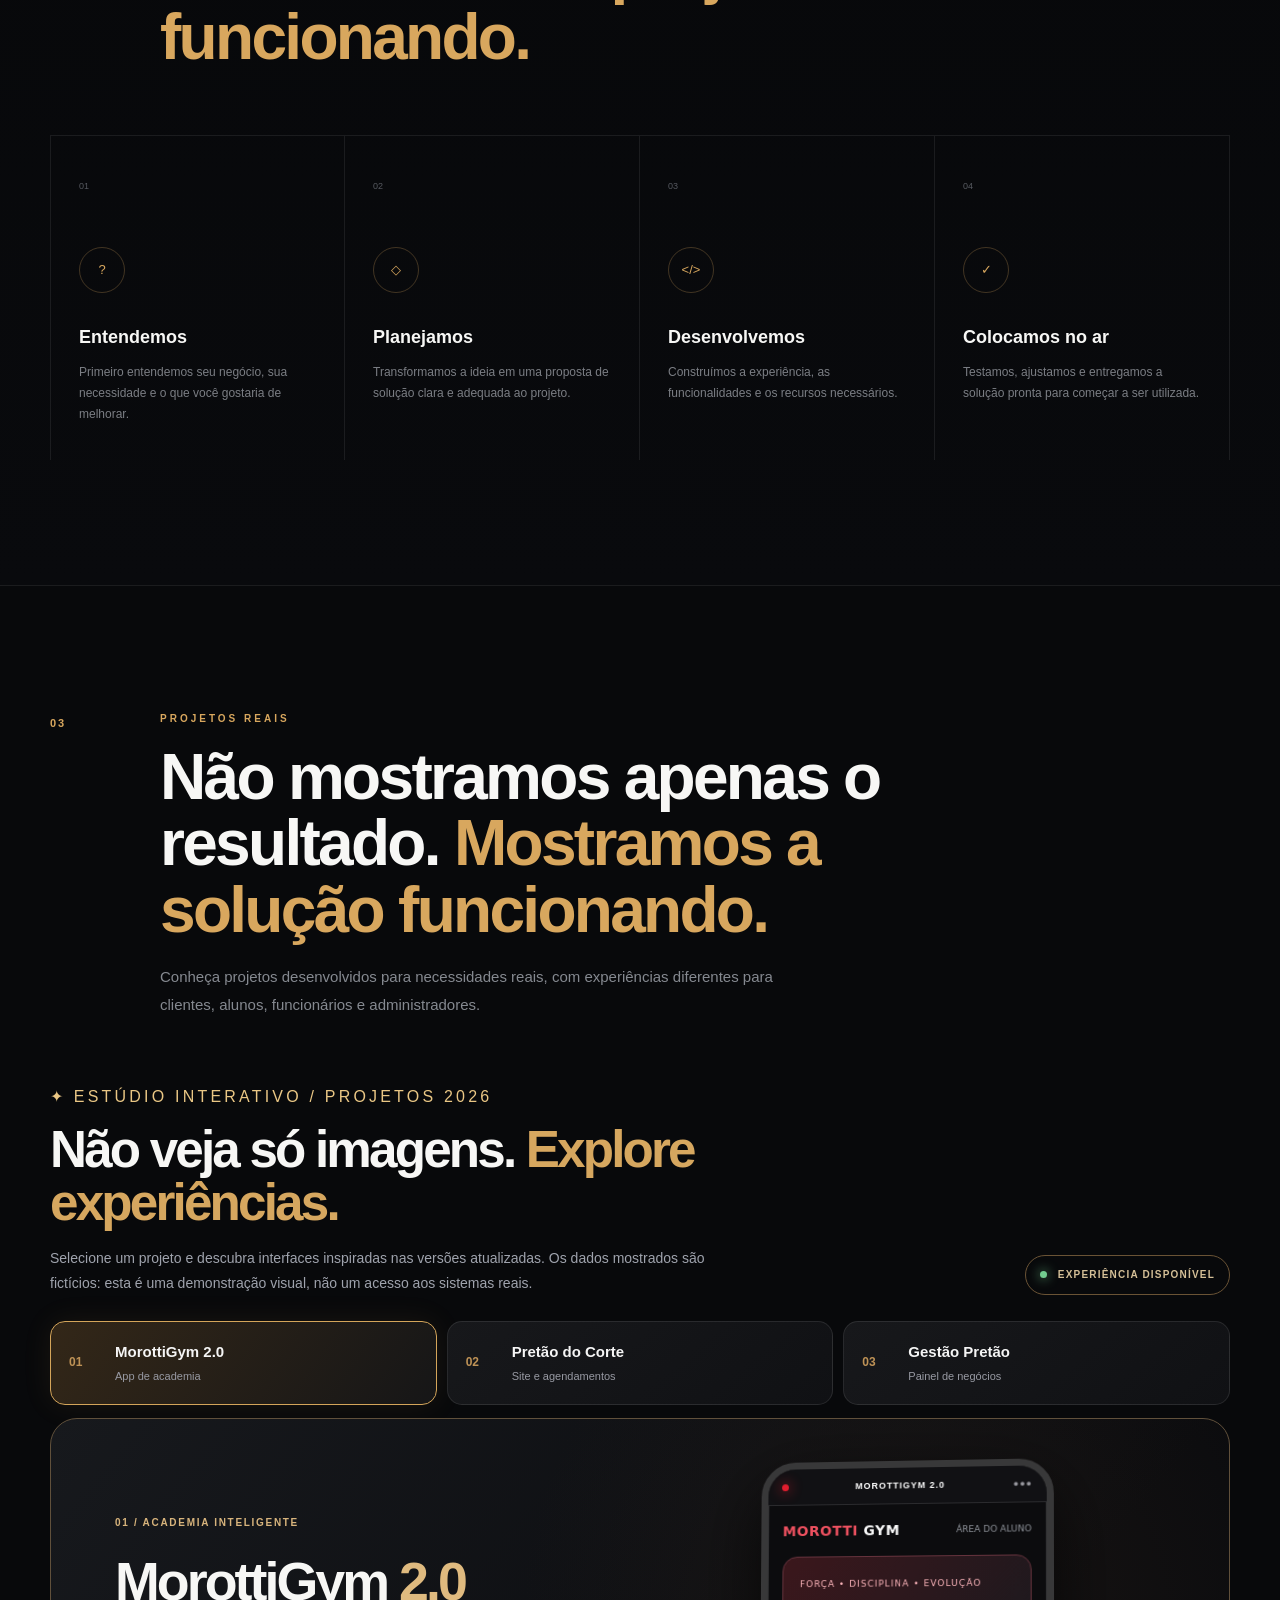
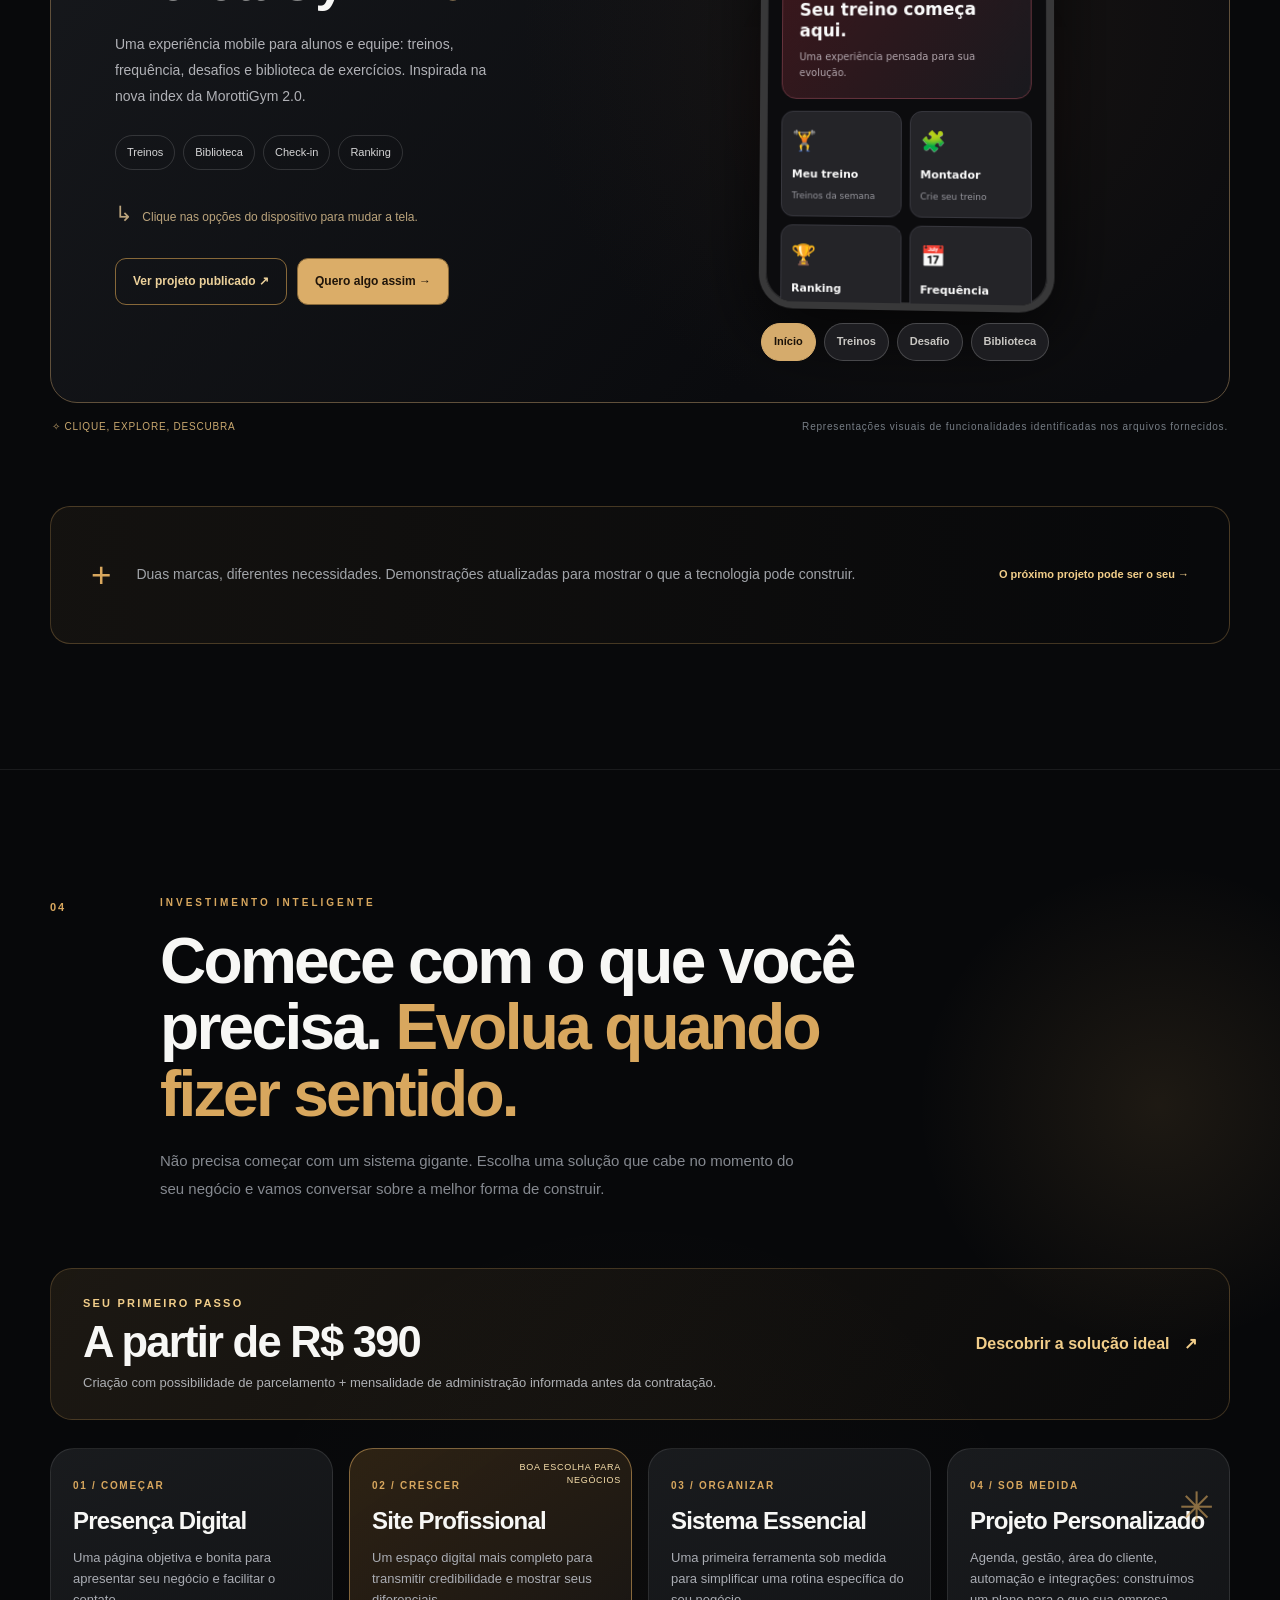
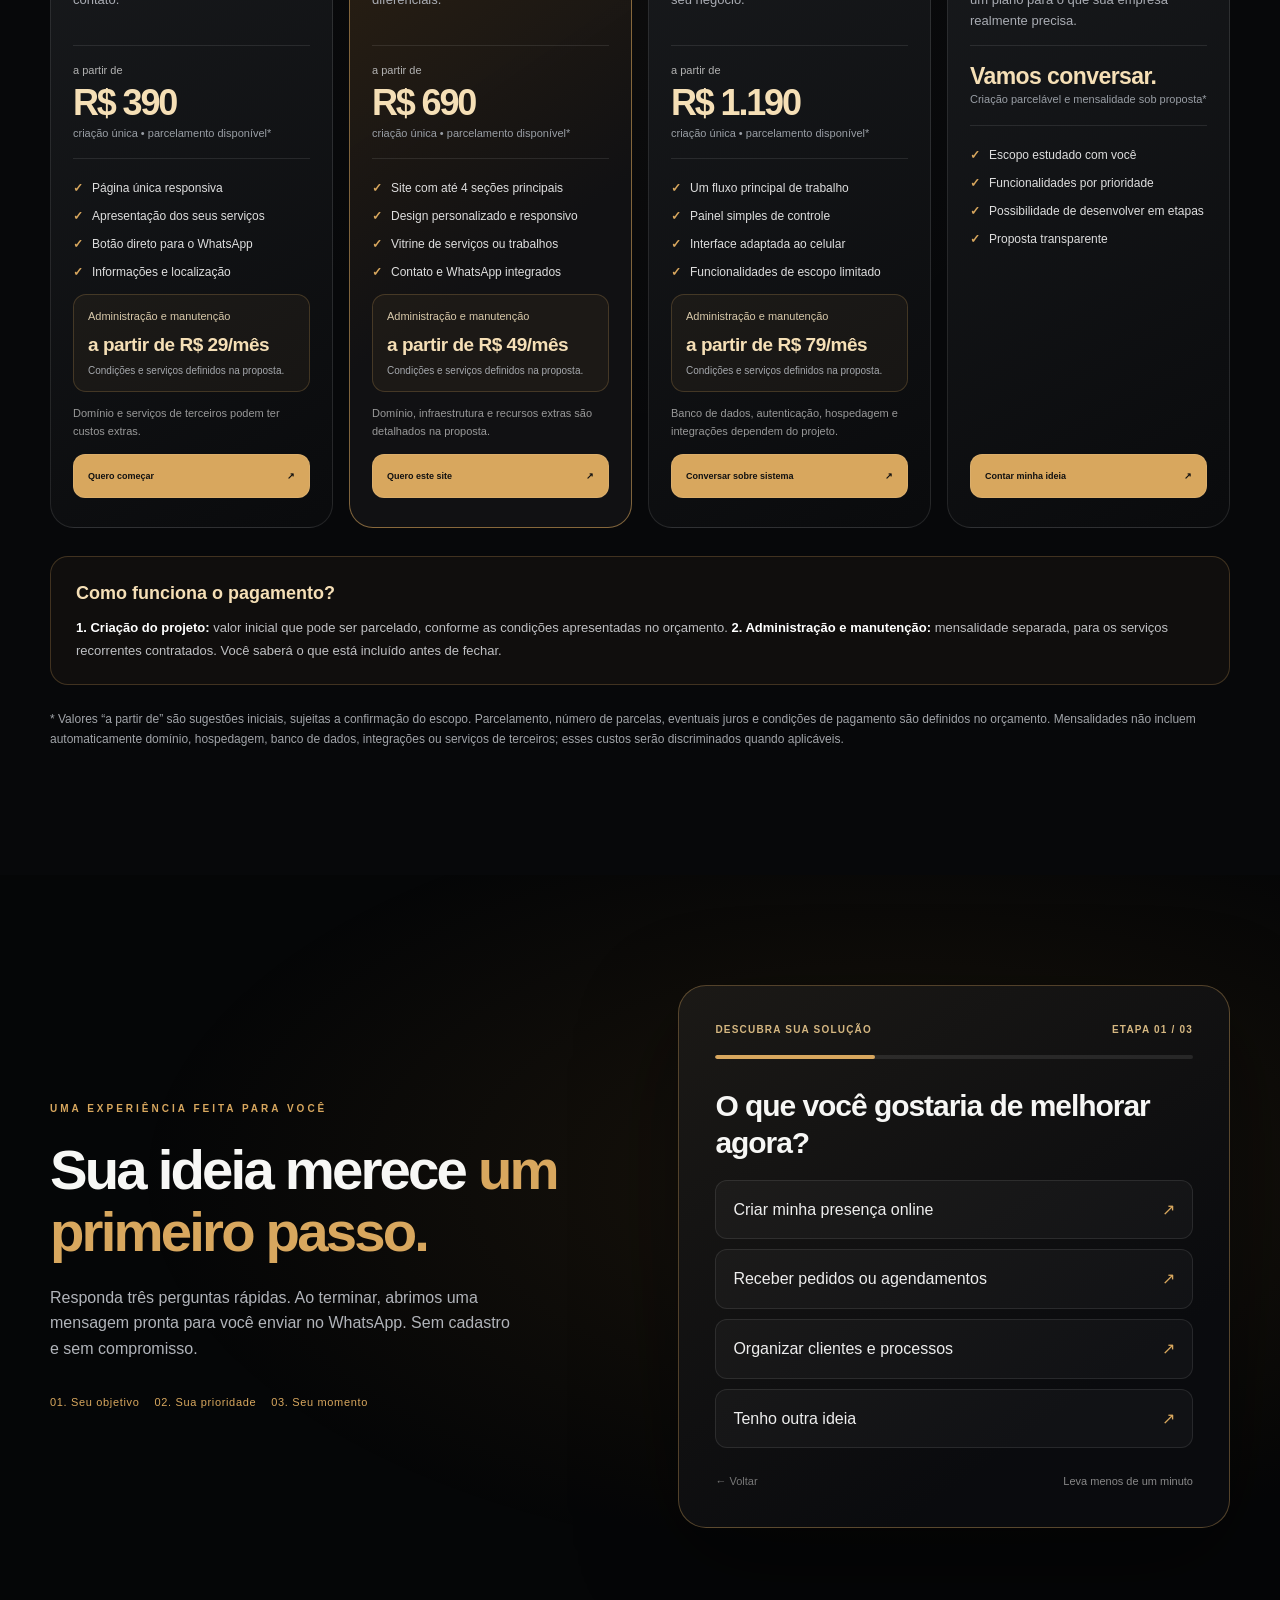
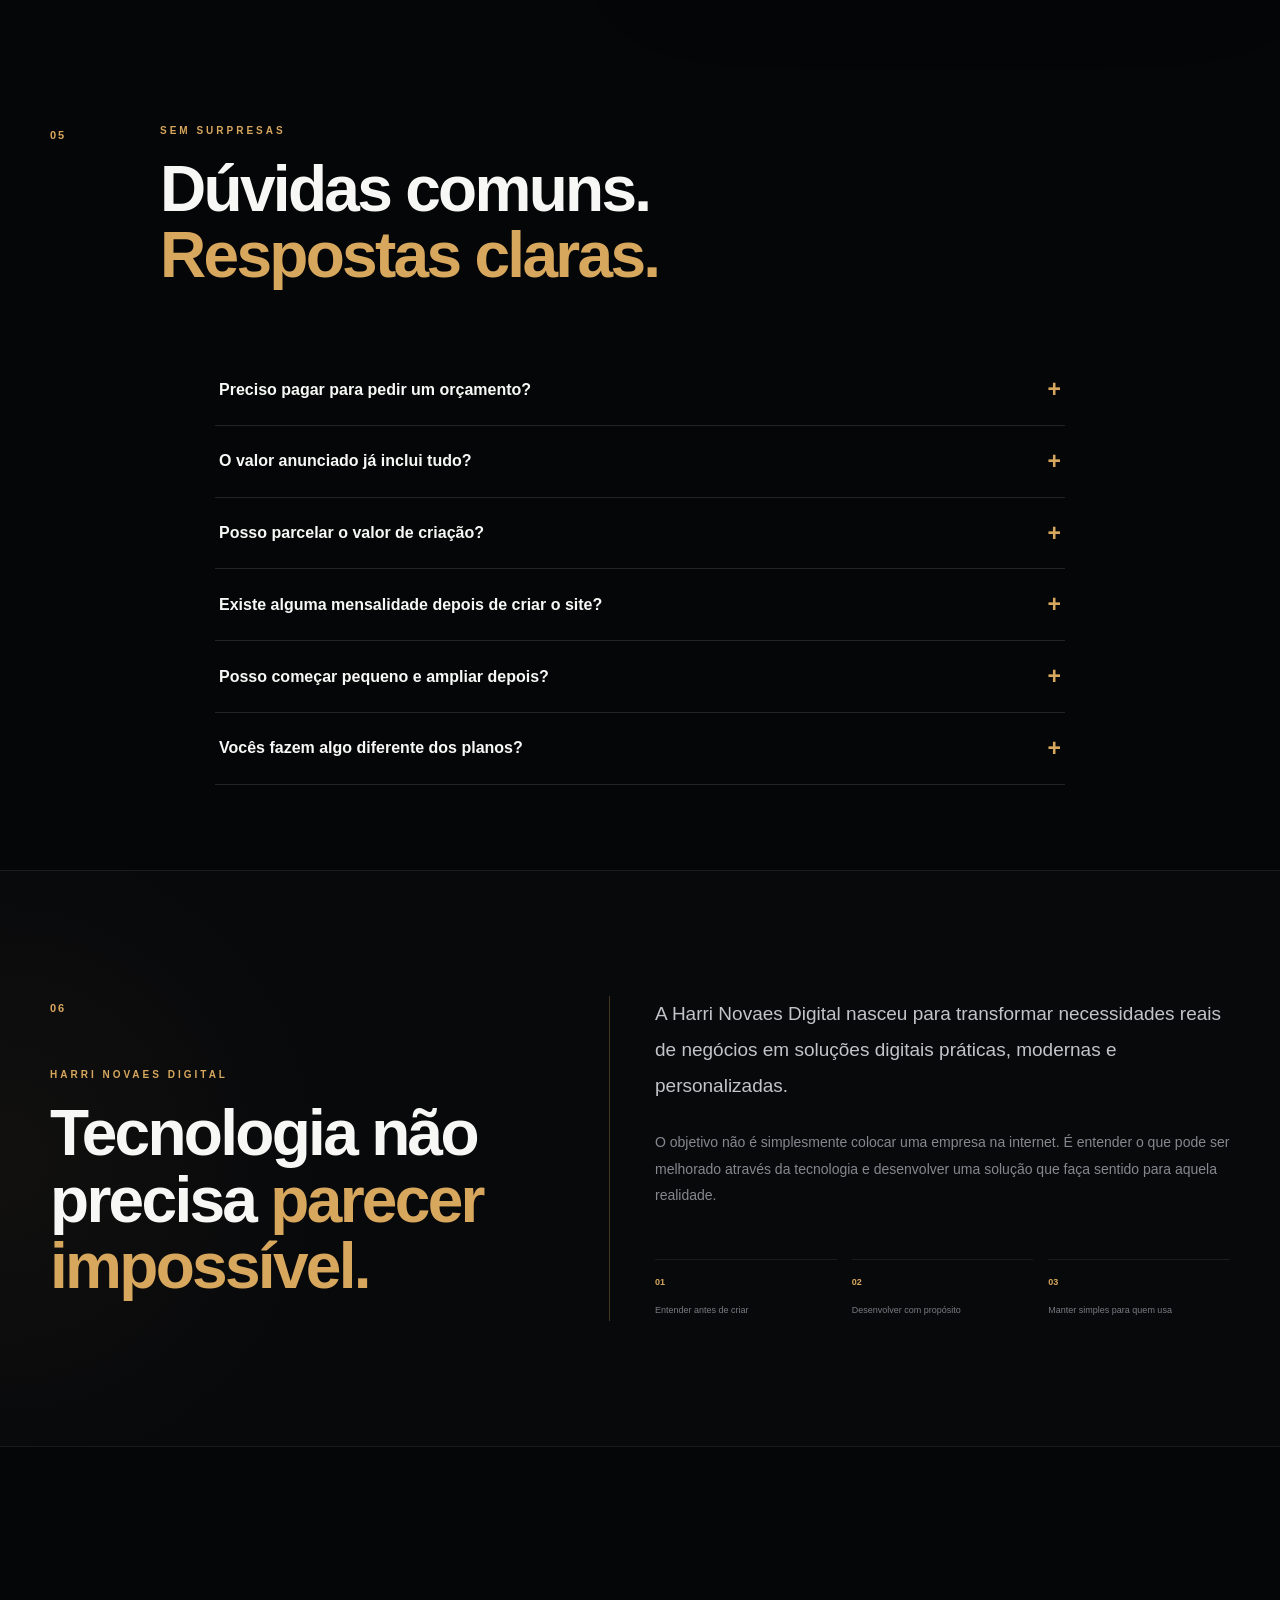
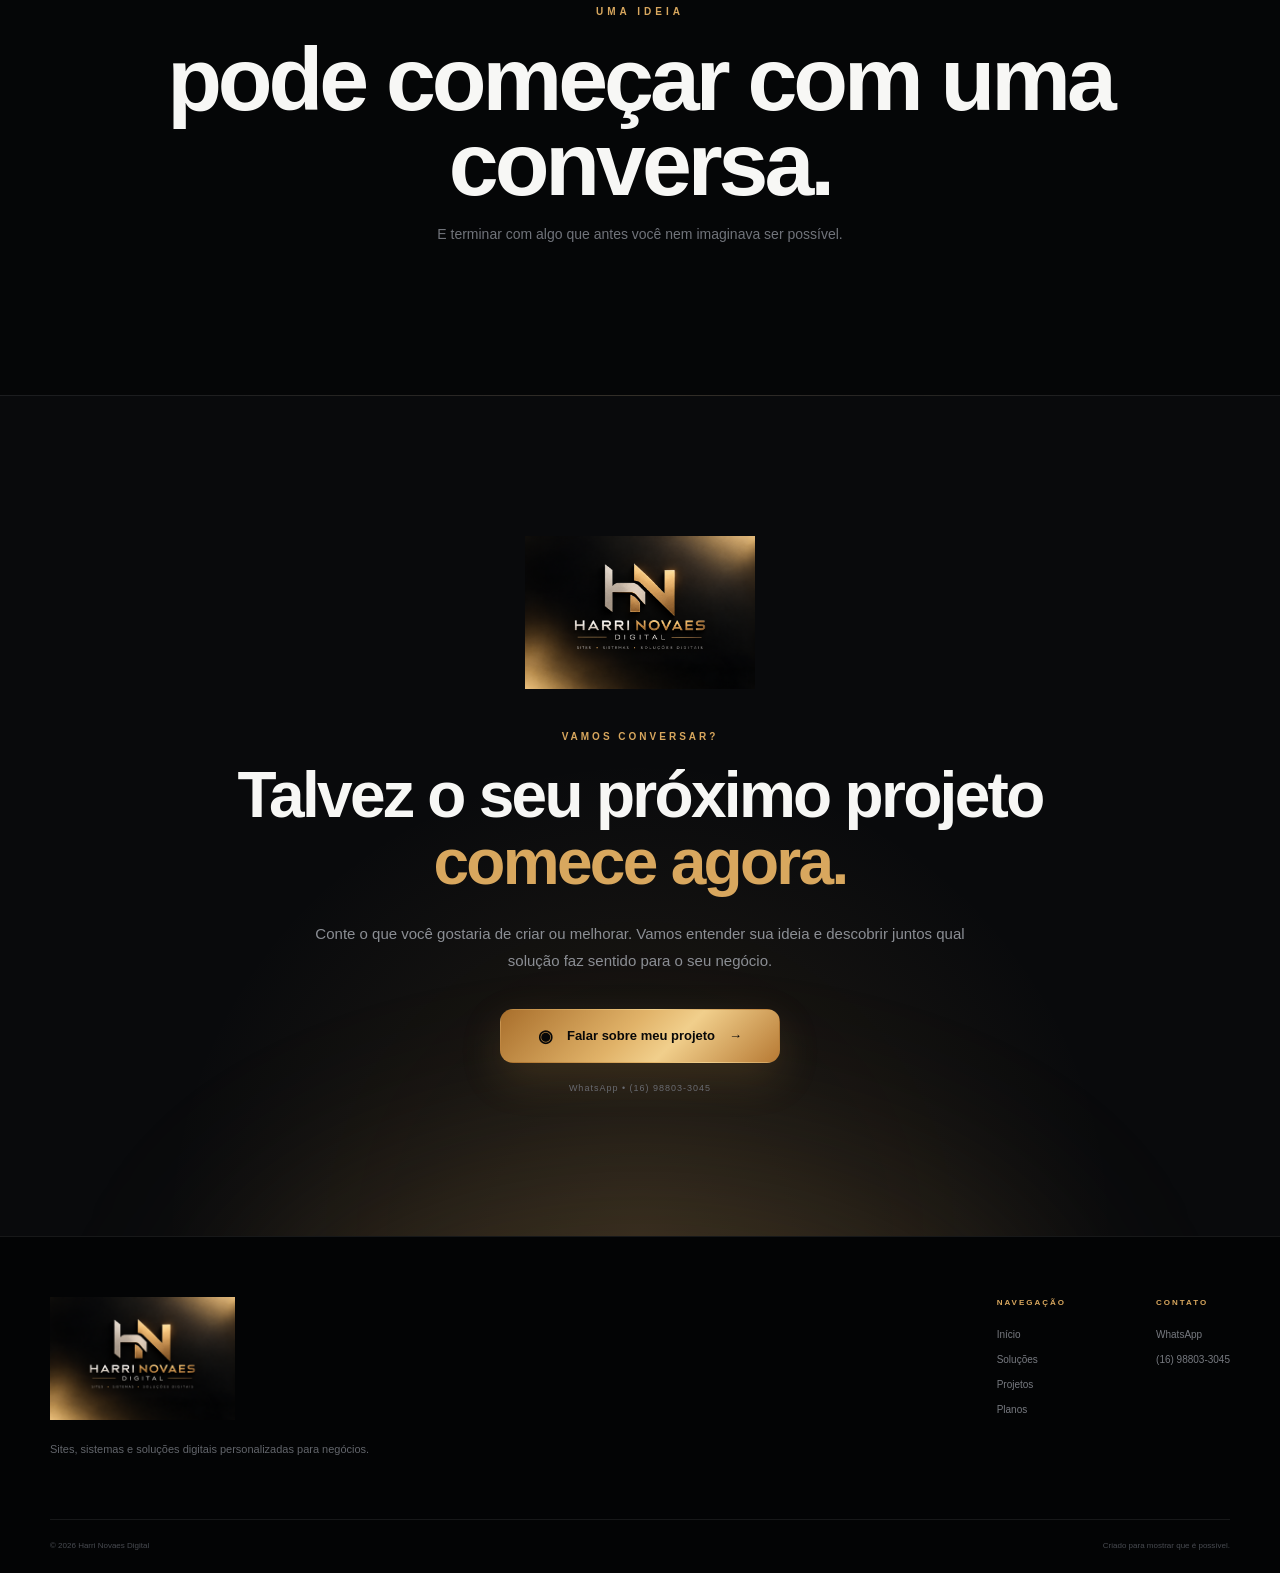
==== commit 8ea5d8fe: "Update index.html" ====
--- a/index.html
+++ b/index.html
@@ -1,27 +1,16 @@
 <!DOCTYPE html>
+
 <html lang="pt-BR">
-
 <head>
-  <meta charset="UTF-8">
-
-  <meta
-    name="viewport"
-    content="width=device-width, initial-scale=1.0"
-  >
-
-  <meta name="theme-color" content="#070809">
-
-  <title>
+<meta charset="utf-8"/>
+<meta content="width=device-width, initial-scale=1.0" name="viewport"/>
+<meta content="#070809" name="theme-color"/>
+<title>
     Harri Novaes Digital | Sites, Sistemas e Soluções Digitais
   </title>
-
-  <meta
-    name="description"
-    content="Sites profissionais, sistemas de gestão, agendamentos e soluções digitais personalizadas para negócios."
-  >
-
-  <link rel="stylesheet" href="style.css">
-  <style>
+<meta content="Sites profissionais, sistemas de gestão, agendamentos e soluções digitais personalizadas para negócios." name="description"/>
+<link href="style.css" rel="stylesheet"/>
+<style>
 
 /* HND 3.0 — MELHORIAS INTEGRADAS, SEM ALTERAR style.css */
 :root {--hnd-glow:rgba(216,167,94,.12)}
@@ -37,1799 +26,1134 @@
 @media(max-width:1100px){.hnd-plan-grid{grid-template-columns:repeat(2,minmax(0,1fr))}.hnd-plan>p:not(.hnd-exclusion){min-height:0}.hnd-featured{order:0}}@media(max-width:720px){.hnd-price-head{align-items:flex-start;flex-direction:column;padding:23px}.hnd-plan-grid{grid-template-columns:1fr}.hnd-plan{padding:25px}.hnd-idea{padding-block:75px}.hnd-idea-layout{grid-template-columns:1fr}.hnd-idea-steps{gap:8px}.hnd-idea-steps span{font-size:10px}.hnd-faq{padding-block:65px}.hnd-popular{max-width:125px}.hnd-price-head strong{font-size:33px}}
 @media(prefers-reduced-motion:reduce){html{scroll-behavior:auto!important}.hnd-plan,.hnd-choice,.hnd-plan-button{transition:none!important}.hnd-plan:hover,.hnd-choice:hover,.hnd-plan-button:hover{transform:none!important}}
 
-  </style>
+  
+/* HND 3.1 — condições comerciais transparentes */
+.hnd-monthly{display:grid;gap:4px;padding:13px 14px;border:1px solid rgba(216,167,94,.22);border-radius:13px;background:rgba(216,167,94,.055)}
+.hnd-monthly>span{font-size:11px;color:#d8c9aa}.hnd-monthly>strong{color:#f5dfb6;font-size:19px;letter-spacing:-.025em}.hnd-monthly>small{color:#a5a8ad;font-size:10px;line-height:1.4}
+.hnd-price-explainer{margin-top:28px;padding:22px 25px;border:1px solid rgba(216,167,94,.24);border-radius:18px;background:rgba(216,167,94,.045)}
+.hnd-price-explainer>strong{display:block;margin-bottom:9px;color:#f5dfb6;font-size:18px}.hnd-price-explainer p{color:#bfc0c3;font-size:13px;line-height:1.75}.hnd-price-explainer b{color:#fff}
+
+/* HND 5.0 — Interactive Project Studio */
+.hnd-old-case{display:none!important}
+.hnd-lab{margin:48px 0 55px;--lab-accent:#e11d2e;--lab-ink:#fff;position:relative}
+.hnd-lab-intro{display:flex;align-items:flex-end;justify-content:space-between;gap:24px;margin-bottom:26px}.hnd-lab-eyebrow{font:800 11px/1.5 inherit;letter-spacing:.2em;color:#eac785}.hnd-lab-intro h3{font-size:clamp(34px,4vw,58px);line-height:1.05;letter-spacing:-.055em;margin:13px 0 16px;max-width:810px}.hnd-lab-intro h3 em{font-style:normal;color:#d6a75f}.hnd-lab-intro p{max-width:680px;color:#9fa3ad;font-size:14px;line-height:1.75}.hnd-lab-pulse{white-space:nowrap;color:#d4bf97;letter-spacing:.12em;font-size:10px;font-weight:800;border:1px solid #6a5335;border-radius:40px;padding:11px 14px}.hnd-lab-pulse i{display:inline-block;width:7px;height:7px;background:#72cc8f;border-radius:50%;margin-right:7px;box-shadow:0 0 12px #72cc8f;animation:hnd-pulse 2s infinite}@keyframes hnd-pulse{50%{opacity:.4;box-shadow:0 0 2px #72cc8f}}
+.hnd-lab-nav{display:grid;grid-template-columns:repeat(3,minmax(0,1fr));gap:10px;margin:0 0 13px}.hnd-project-tab{border:1px solid #ffffff19;background:linear-gradient(140deg,#17181b,#101114);border-radius:15px;padding:18px;text-align:left;color:#f5f5f5;font-weight:850;font-size:15px;cursor:pointer;transition:.3s;display:grid;grid-template-columns:36px 1fr;column-gap:10px;align-items:center}.hnd-project-tab span{grid-row:span 2;color:#be9256;font-size:12px}.hnd-project-tab small{grid-column:2;color:#989aa3;font-size:11px;font-weight:500;margin-top:4px}.hnd-project-tab:hover{transform:translateY(-3px);border-color:#b48b54}.hnd-project-tab.is-on{border-color:#d4a55a;background:linear-gradient(125deg,#332718,#161617);box-shadow:0 0 30px #d0a05217}.hnd-lab-stage{--accent:#e11d2e;display:grid;grid-template-columns:.9fr 1.1fr;min-height:585px;border:1px solid #60503b;border-radius:27px;overflow:hidden;background:radial-gradient(circle at 75% 35%,#33251b55,transparent 43%),linear-gradient(130deg,#17191d,#0a0b0e 70%);position:relative;isolation:isolate}.hnd-lab-stage[data-product="pretao"]{--accent:#e8ac42;background:radial-gradient(circle at 76% 30%,#8350213d,transparent 48%),linear-gradient(130deg,#161412,#0a0b0e 75%)}.hnd-lab-stage[data-product="admin"]{--accent:#ba875b;background:radial-gradient(circle at 76% 30%,#c5a37e25,transparent 48%),linear-gradient(130deg,#181510,#0a0b0e 75%)}.hnd-lab-copy{padding:clamp(28px,5vw,64px);display:flex;flex-direction:column;align-items:flex-start;justify-content:center;z-index:2}.hnd-lab-index{font-size:10px;letter-spacing:.17em;color:#d8b47c;font-weight:850;margin-bottom:22px}.hnd-lab-copy h3{font-size:clamp(34px,4.2vw,57px);letter-spacing:-.055em;line-height:1.05;margin:0 0 22px}.hnd-lab-copy h3 span{color:#dfba7f}.hnd-lab-copy>p{font-size:14px;line-height:1.85;color:#b0b1b6;max-width:430px}.hnd-feature-pills{display:flex;gap:8px;flex-wrap:wrap;margin-top:25px}.hnd-feature-pills span{border:1px solid #ffffff24;padding:8px 11px;border-radius:100px;color:#d6d6d7;font-size:11px}.hnd-lab-tip{font-size:12px;color:#bba47c;margin-top:28px;line-height:1.5}.hnd-lab-tip span{font-size:21px;margin-right:6px}.hnd-lab-actions{display:flex;gap:10px;flex-wrap:wrap;margin-top:28px}.hnd-lab-actions a{padding:13px 17px;border-radius:11px;border:1px solid #876839;color:#ecd19b;font-size:12px;font-weight:800;transition:.2s}.hnd-lab-actions a:hover{background:#d6a75f;color:#15120f;transform:translateY(-2px)}.hnd-lab-actions a:nth-child(2){background:#dbad68;color:#20150a}
+.hnd-device-area{position:relative;display:flex;justify-content:center;align-items:center;flex-direction:column;gap:14px;padding:36px 24px;min-width:0}.hnd-halo{position:absolute;width:390px;height:390px;max-width:100%;background:radial-gradient(circle,var(--accent),transparent 65%);opacity:.09;filter:blur(25px);pointer-events:none}.hnd-device-shell{position:relative;z-index:1;background:#0c0c0e;color:#fff;border:7px solid #383839;box-shadow:0 26px 75px #000b,0 0 0 1px #ffffff26 inset;overflow:hidden;transition:width .45s,border-radius .45s,transform .45s;transform:perspective(1100px) rotateY(-5deg) rotateX(2deg)}.hnd-device-shell:hover{transform:perspective(1100px) rotateY(0) rotateX(0)}.hnd-device-shell.hnd-phone{width:min(295px,100%);height:450px;border-radius:35px}.hnd-device-shell.hnd-browser{width:min(550px,100%);height:395px;border-radius:16px;border-width:5px}.hnd-device-bar{display:flex;justify-content:space-between;align-items:center;padding:11px 14px;gap:10px;border-bottom:1px solid #ffffff1c;font-size:9px;letter-spacing:.11em;background:#111114}.hnd-device-bar span{color:#98989f}.hnd-device-dot{width:7px;height:7px;background:var(--accent);border-radius:50%;box-shadow:0 0 13px var(--accent)}.hnd-device-display{padding:15px;height:calc(100% - 37px);overflow:auto;scrollbar-width:thin;scrollbar-color:#555 transparent}.hnd-device-options{display:flex;justify-content:center;flex-wrap:wrap;gap:8px;z-index:2;max-width:580px}.hnd-device-options button{border:1px solid #ffffff30;border-radius:100px;background:#1d1d21;color:#c9c7c3;padding:9px 12px;font-size:11px;font-weight:700;cursor:pointer;transition:.2s}.hnd-device-options button:hover{border-color:#e8bc7a}.hnd-device-options button.is-on{background:#d5ab6c;border-color:#d5ab6c;color:#1b1208}.hnd-lab-foot{display:flex;gap:16px;justify-content:space-between;color:#777e86;font-size:10px;letter-spacing:.08em;padding:16px 2px}.hnd-lab-foot span:first-child{color:#c9a86f}
+/* Rendered sample applications */
+.hnd-screen{font-family:system-ui,-apple-system,'Segoe UI',sans-serif;color:#fafafa;font-size:12px}.hnd-screen *{box-sizing:border-box}.hnd-screen .ds-head{display:flex;align-items:center;justify-content:space-between;margin-bottom:14px}.hnd-screen .ds-head strong{font-size:14px;letter-spacing:.04em}.hnd-screen .ds-head small{font-size:9px;color:#8f939a}.hnd-screen .ds-mark{color:#fbbf24}.hnd-screen .ds-red{color:#ef5160}.hnd-screen .ds-hero{background:linear-gradient(125deg,#3b171c,#19191e);border:1px solid #66333d;border-radius:15px;padding:17px;margin-bottom:12px}.hnd-screen .ds-hero small{font-size:9px;letter-spacing:.12em;color:#ffb7bd}.hnd-screen .ds-hero strong{display:block;font-size:17px;line-height:1.25;margin-top:7px}.hnd-screen .ds-hero p{font-size:10px;color:#b2a6ad;margin-top:8px}.hnd-screen .ds-grid{display:grid;grid-template-columns:1fr 1fr;gap:8px}.hnd-screen .ds-tile{background:#242428;border:1px solid #37373e;border-radius:12px;padding:13px 10px;min-height:75px}.hnd-screen .ds-tile b{display:block;font-size:20px;margin-bottom:8px}.hnd-screen .ds-tile strong{font-size:11px}.hnd-screen .ds-tile small{display:block;color:#95959c;margin-top:4px;font-size:9px}.hnd-screen .ds-banner{border-radius:12px;padding:14px;margin:12px 0;background:#2b2020;border:1px solid #65462a}.hnd-screen .ds-banner strong{display:block;color:#ffd478;margin-bottom:6px}.hnd-screen .ds-banner p{color:#bfb9b6;font-size:10px}.hnd-screen .ds-row{background:#242428;border:1px solid #39393f;border-radius:11px;display:flex;align-items:center;justify-content:space-between;gap:10px;padding:13px;margin-bottom:9px}.hnd-screen .ds-row strong{display:block;font-size:11px}.hnd-screen .ds-row small{display:block;font-size:9px;color:#a9a7a7;margin-top:4px}.hnd-screen .ds-tag{padding:6px 8px;background:#55242a;border-radius:50px;color:#ffbcc3;font-size:9px;font-weight:800}.hnd-screen .ds-numbers{display:grid;grid-template-columns:repeat(3,1fr);gap:7px;margin:12px 0}.hnd-screen .ds-number{text-align:center;background:#262529;border-radius:10px;padding:10px 3px}.hnd-screen .ds-number strong{display:block;font-size:19px;color:#ffb94b}.hnd-screen .ds-number small{font-size:9px;color:#aaa}.hnd-screen .ds-sub{margin:15px 0 10px;font-size:11px;color:#aaa;letter-spacing:.1em}.hnd-screen .ds-button{background:linear-gradient(100deg,#b51c2b,#e63c4b);color:#fff;text-align:center;border-radius:10px;padding:12px;font-weight:800;margin-top:12px}.hnd-screen .ds-days{display:grid;grid-template-columns:repeat(7,1fr);gap:5px}.hnd-screen .ds-day{text-align:center;padding:8px 3px;border-radius:6px;background:#252529;color:#b9b8bd;font-size:10px}.hnd-screen .ds-day.done{background:#66242d;color:#ffdfe2}.hnd-screen .ds-note{font-size:10px;color:#96949b;margin-top:14px;line-height:1.5}
+.hnd-screen.pret{color:#f9f0e4}.hnd-screen.pret .ds-hero{background:linear-gradient(130deg,#422b17,#18110c);border-color:#795329}.hnd-screen.pret .ds-hero small{color:#ffe0a6}.hnd-screen.pret .ds-tile{background:#241e17;border-color:#56402b}.hnd-screen.pret .ds-row{background:#231c15;border-color:#56402b}.hnd-screen.pret .ds-button{background:linear-gradient(125deg,#ffe09a,#d9942d);color:#20150a}.hnd-screen.pret .ds-tag{background:#4e321b;color:#ffdc9e}.hnd-screen.pret .ds-number{background:#231c15}
+.hnd-screen.admin{color:#342318;background:#f9f4ed;min-height:100%;padding:8px;border-radius:8px}.hnd-screen.admin .ds-head strong{color:#35271e}.hnd-screen.admin .ds-hero{background:#3a251b;border-color:#835d3c}.hnd-screen.admin .ds-hero strong{color:#fff}.hnd-screen.admin .ds-hero small{color:#e3b981}.hnd-screen.admin .ds-hero p{color:#ddd}.hnd-screen.admin .ds-tile{background:#fff;border-color:#e2d2bf;color:#382820}.hnd-screen.admin .ds-tile small{color:#78685b}.hnd-screen.admin .ds-row{background:white;border-color:#e7daca;color:#35261d}.hnd-screen.admin .ds-row small{color:#78685b}.hnd-screen.admin .ds-tag{background:#f2e6d7;color:#714b2d}.hnd-screen.admin .ds-number{background:#efe5d8}.hnd-screen.admin .ds-number strong{color:#65432b}.hnd-screen.admin .ds-number small{color:#78685b}.hnd-screen.admin .ds-sub{color:#655346}.hnd-screen.admin .ds-button{background:#4b3020}.hnd-screen.admin .ds-note{color:#665b51}
+/* Microinteractions */
+.hnd-spark{position:fixed;z-index:100001;pointer-events:none;color:#dfb76d;font-size:20px;animation:hnd-spark .55s forwards}@keyframes hnd-spark{to{opacity:0;transform:translateY(-24px) scale(1.5)}}
+@media(max-width:960px){.hnd-lab-stage{grid-template-columns:1fr}.hnd-lab-copy{padding:32px 30px 6px}.hnd-lab-copy h3{font-size:42px}.hnd-device-area{padding:22px 24px 38px}.hnd-lab-intro{align-items:flex-start;flex-direction:column}.hnd-lab-nav{grid-template-columns:1fr 1fr 1fr}.hnd-project-tab{display:block;font-size:12px}.hnd-project-tab span{display:block;margin-bottom:8px}.hnd-project-tab small{display:block}}
+@media(max-width:620px){.hnd-lab-nav{grid-template-columns:1fr}.hnd-project-tab{display:flex;align-items:center;gap:10px;padding:13px}.hnd-project-tab span,.hnd-project-tab small{margin:0}.hnd-project-tab small{margin-left:auto;font-size:9px}.hnd-lab-stage{border-radius:19px}.hnd-lab-copy{padding:27px 20px 4px}.hnd-lab-copy h3{font-size:37px}.hnd-lab-copy>p{font-size:13px}.hnd-device-area{padding-inline:12px}.hnd-device-shell.hnd-phone{height:430px}.hnd-device-shell.hnd-browser{height:330px}.hnd-lab-foot{display:block;line-height:1.9}.hnd-lab-pulse{font-size:9px}}
+@media(prefers-reduced-motion:reduce){.hnd-device-shell,.hnd-project-tab{transition:none!important;transform:none!important}.hnd-lab-pulse i{animation:none}.hnd-spark{display:none}}
+</style>
 </head>
-
 <body>
-
-  <!-- =====================================================
+<!-- =====================================================
        ABERTURA
   ====================================================== -->
-
-  <div class="intro-screen" id="introScreen">
-    <div class="intro-content">
-
-      <img
-        src="logo.png"
-        alt="Harri Novaes Digital"
-        class="intro-logo"
-      >
-
-      <div class="intro-line"></div>
-
-      <span class="intro-text">
+<div class="intro-screen" id="introScreen">
+<div class="intro-content">
+<img alt="Harri Novaes Digital" class="intro-logo" src="logo.png"/>
+<div class="intro-line"></div>
+<span class="intro-text">
         TRANSFORMANDO IDEIAS EM SOLUÇÕES DIGITAIS
       </span>
-
-    </div>
-  </div>
-
-
-  <!-- =====================================================
+</div>
+</div>
+<!-- =====================================================
        EFEITOS GERAIS
   ====================================================== -->
-
-  <div class="page-effects" aria-hidden="true">
-    <div class="mouse-glow" id="mouseGlow"></div>
-    <div class="background-grid"></div>
-    <div class="background-light light-one"></div>
-    <div class="background-light light-two"></div>
-  </div>
-
-
-  <!-- =====================================================
+<div aria-hidden="true" class="page-effects">
+<div class="mouse-glow" id="mouseGlow"></div>
+<div class="background-grid"></div>
+<div class="background-light light-one"></div>
+<div class="background-light light-two"></div>
+</div>
+<!-- =====================================================
        CABEÇALHO
   ====================================================== -->
-
-  <header class="header" id="header">
-
-    <div class="container header-content">
-
-      <a
-        href="#inicio"
-        class="brand"
-        aria-label="Harri Novaes Digital"
-      >
-        <img
-          src="logo.png"
-          alt="Harri Novaes Digital"
-          class="brand-logo"
-        >
-      </a>
-
-
-      <nav class="nav" id="nav">
-
-        <a href="#inicio" class="nav-link active">
+<header class="header" id="header">
+<div class="container header-content">
+<a aria-label="Harri Novaes Digital" class="brand" href="#inicio">
+<img alt="Harri Novaes Digital" class="brand-logo" src="logo.png"/>
+</a>
+<nav class="nav" id="nav">
+<a class="nav-link active" href="#inicio">
           Início
         </a>
-
-        <a href="#solucoes" class="nav-link">
+<a class="nav-link" href="#solucoes">
           Soluções
         </a>
-
-        <a href="#possivel" class="nav-link">
+<a class="nav-link" href="#possivel">
           É possível?
         </a>
-
-        <a href="#portfolio" class="nav-link">
+<a class="nav-link" href="#portfolio">
           Projetos
         </a>
-
-        <a href="#planos" class="nav-link">
+<a class="nav-link" href="#planos">
           Planos
         </a>
-
-        <a href="#sobre" class="nav-link">
+<a class="nav-link" href="#sobre">
           Sobre
         </a>
-
-      </nav>
-
-
-      <a
-        href="#orcamento"
-        class="header-button magnetic"
-      >
+</nav>
+<a class="header-button magnetic" href="#orcamento">
         Vamos conversar
       </a>
-
-
-      <button
-        class="menu-button"
-        id="menuButton"
-        aria-label="Abrir menu"
-        aria-expanded="false"
-      >
-        <span></span>
-        <span></span>
-        <span></span>
-      </button>
-
-    </div>
-
-  </header>
-
-
-  <main>
-
-    <!-- =====================================================
+<button aria-expanded="false" aria-label="Abrir menu" class="menu-button" id="menuButton">
+<span></span>
+<span></span>
+<span></span>
+</button>
+</div>
+</header>
+<main>
+<!-- =====================================================
          HERO
     ====================================================== -->
-
-    <section
-      class="hero section-observer"
-      id="inicio"
-    >
-
-      <div class="hero-orb hero-orb-one"></div>
-      <div class="hero-orb hero-orb-two"></div>
-
-
-      <div class="container hero-content">
-
-        <!-- TEXTO -->
-
-        <div
-          class="hero-text reveal"
-          data-reveal="left"
-        >
-
-          <div class="hero-status">
-            <span class="status-dot"></span>
-
-            <span>
+<section class="hero section-observer" id="inicio">
+<div class="hero-orb hero-orb-one"></div>
+<div class="hero-orb hero-orb-two"></div>
+<div class="container hero-content">
+<!-- TEXTO -->
+<div class="hero-text reveal" data-reveal="left">
+<div class="hero-status">
+<span class="status-dot"></span>
+<span>
               DESENVOLVIMENTO DE SOLUÇÕES DIGITAIS
             </span>
-          </div>
-
-
-          <h1>
+</div>
+<h1>
             Sua ideia pode
             <span class="gradient-text">
               se tornar realidade.
             </span>
-          </h1>
-
-
-          <p class="hero-description">
+</h1>
+<p class="hero-description">
             Criamos sites, sistemas e experiências digitais
             personalizadas para transformar ideias em ferramentas
             reais para o seu negócio.
           </p>
-
-
-          <div class="hero-actions">
-
-            <a
-              href="#orcamento"
-              class="button primary magnetic"
-            >
-              <span>Quero transformar minha ideia</span>
-              <strong>→</strong>
-            </a>
-
-            <a
-              href="#portfolio"
-              class="button secondary"
-            >
+<div class="hero-actions">
+<a class="button primary magnetic" href="#orcamento">
+<span>Quero transformar minha ideia</span>
+<strong>→</strong>
+</a>
+<a class="button secondary" href="#portfolio">
               Explorar projetos reais
             </a>
-
-          </div>
-
-
-          <div class="hero-proof">
-
-            <div>
-              <strong>Sites</strong>
-              <span>Presença digital profissional</span>
-            </div>
-
-            <div>
-              <strong>Sistemas</strong>
-              <span>Ferramentas para o negócio</span>
-            </div>
-
-            <div>
-              <strong>Soluções</strong>
-              <span>Projetos personalizados</span>
-            </div>
-
-          </div>
-
-        </div>
-
-
-        <!-- EXPERIÊNCIA VISUAL -->
-
-        <div
-          class="hero-experience reveal"
-          data-reveal="right"
-        >
-
-          <div
-            class="experience-card tilt-card"
-            data-tilt
-          >
-
-            <div class="experience-top">
-
-              <span>
+</div>
+<div class="hero-proof">
+<div>
+<strong>Sites</strong>
+<span>Presença digital profissional</span>
+</div>
+<div>
+<strong>Sistemas</strong>
+<span>Ferramentas para o negócio</span>
+</div>
+<div>
+<strong>Soluções</strong>
+<span>Projetos personalizados</span>
+</div>
+</div>
+</div>
+<!-- EXPERIÊNCIA VISUAL -->
+<div class="hero-experience reveal" data-reveal="right">
+<div class="experience-card tilt-card" data-tilt="">
+<div class="experience-top">
+<span>
                 HARRI NOVAES DIGITAL
               </span>
-
-              <div class="experience-live">
-                <i></i>
+<div class="experience-live">
+<i></i>
                 PROJETO DIGITAL
               </div>
-
-            </div>
-
-
-            <div class="experience-logo">
-              <img
-                src="logo.png"
-                alt="Harri Novaes Digital"
-              >
-            </div>
-
-
-            <div class="experience-question">
-
-              <small>
+</div>
+<div class="experience-logo">
+<img alt="Harri Novaes Digital" src="logo.png"/>
+</div>
+<div class="experience-question">
+<small>
                 VOCÊ IMAGINA.
               </small>
-
-              <h2>
+<h2>
                 Nós pensamos em como fazer.
               </h2>
-
-            </div>
-
-
-            <div class="experience-process">
-
-              <div>
-                <span>01</span>
-                <strong>Ideia</strong>
-              </div>
-
-              <i></i>
-
-              <div>
-                <span>02</span>
-                <strong>Projeto</strong>
-              </div>
-
-              <i></i>
-
-              <div>
-                <span>03</span>
-                <strong>Solução</strong>
-              </div>
-
-            </div>
-
-          </div>
-
-
-          <div class="floating-tag tag-one">
+</div>
+<div class="experience-process">
+<div>
+<span>01</span>
+<strong>Ideia</strong>
+</div>
+<i></i>
+<div>
+<span>02</span>
+<strong>Projeto</strong>
+</div>
+<i></i>
+<div>
+<span>03</span>
+<strong>Solução</strong>
+</div>
+</div>
+</div>
+<div class="floating-tag tag-one">
             ⚡ Experiência
           </div>
-
-          <div class="floating-tag tag-two">
+<div class="floating-tag tag-two">
             ✦ Tecnologia
           </div>
-
-          <div class="floating-tag tag-three">
+<div class="floating-tag tag-three">
             ◈ Personalização
           </div>
-
-        </div>
-
-      </div>
-
-
-      <a
-        href="#solucoes"
-        class="scroll-indicator"
-        aria-label="Continuar navegando"
-      >
-        <span>DESCUBRA</span>
-        <i></i>
-      </a>
-
-    </section>
-
-
-    <!-- =====================================================
+</div>
+</div>
+<a aria-label="Continuar navegando" class="scroll-indicator" href="#solucoes">
+<span>DESCUBRA</span>
+<i></i>
+</a>
+</section>
+<!-- =====================================================
          FAIXA ANIMADA
     ====================================================== -->
-
-    <section class="marquee-section">
-
-      <div class="marquee">
-
-        <div class="marquee-track">
-
-          <span>SITES PROFISSIONAIS</span>
-          <i>✦</i>
-
-          <span>SISTEMAS DE GESTÃO</span>
-          <i>✦</i>
-
-          <span>AGENDAMENTOS</span>
-          <i>✦</i>
-
-          <span>SOLUÇÕES PERSONALIZADAS</span>
-          <i>✦</i>
-
-          <span>EXPERIÊNCIAS DIGITAIS</span>
-          <i>✦</i>
-
-          <span>SITES PROFISSIONAIS</span>
-          <i>✦</i>
-
-          <span>SISTEMAS DE GESTÃO</span>
-          <i>✦</i>
-
-          <span>AGENDAMENTOS</span>
-          <i>✦</i>
-
-          <span>SOLUÇÕES PERSONALIZADAS</span>
-          <i>✦</i>
-
-          <span>EXPERIÊNCIAS DIGITAIS</span>
-          <i>✦</i>
-
-        </div>
-
-      </div>
-
-    </section>
-
-
-    <!-- =====================================================
+<section class="marquee-section">
+<div class="marquee">
+<div class="marquee-track">
+<span>SITES PROFISSIONAIS</span>
+<i>✦</i>
+<span>SISTEMAS DE GESTÃO</span>
+<i>✦</i>
+<span>AGENDAMENTOS</span>
+<i>✦</i>
+<span>SOLUÇÕES PERSONALIZADAS</span>
+<i>✦</i>
+<span>EXPERIÊNCIAS DIGITAIS</span>
+<i>✦</i>
+<span>SITES PROFISSIONAIS</span>
+<i>✦</i>
+<span>SISTEMAS DE GESTÃO</span>
+<i>✦</i>
+<span>AGENDAMENTOS</span>
+<i>✦</i>
+<span>SOLUÇÕES PERSONALIZADAS</span>
+<i>✦</i>
+<span>EXPERIÊNCIAS DIGITAIS</span>
+<i>✦</i>
+</div>
+</div>
+</section>
+<!-- =====================================================
          SOLUÇÕES
     ====================================================== -->
-
-    <section
-      class="section solutions-section section-observer"
-      id="solucoes"
-    >
-
-      <div class="container">
-
-        <div class="section-heading reveal">
-
-          <span class="section-number">
+<section class="section solutions-section section-observer" id="solucoes">
+<div class="container">
+<div class="section-heading reveal">
+<span class="section-number">
             01
           </span>
-
-          <div>
-
-            <span class="eyebrow">
+<div>
+<span class="eyebrow">
               O QUE PODEMOS CRIAR
             </span>
-
-            <h2>
+<h2>
               Não entregamos apenas páginas.
               <span>Construímos soluções.</span>
-            </h2>
-
-            <p>
+</h2>
+<p>
               Cada negócio tem uma necessidade diferente.
               Por isso, cada projeto começa entendendo o problema
               antes de pensar na tecnologia.
             </p>
-
-          </div>
-
-        </div>
-
-
-        <div class="solutions-grid">
-
-          <article
-            class="solution-card reveal tilt-card"
-            data-tilt
-          >
-
-            <div class="card-light"></div>
-
-            <div class="solution-number">01</div>
-
-            <div class="solution-icon">◇</div>
-
-            <h3>Sites Profissionais</h3>
-
-            <p>
+</div>
+</div>
+<div class="solutions-grid">
+<article class="solution-card reveal tilt-card" data-tilt="">
+<div class="card-light"></div>
+<div class="solution-number">01</div>
+<div class="solution-icon">◇</div>
+<h3>Sites Profissionais</h3>
+<p>
               Sua empresa apresentada de forma moderna,
               profissional e preparada para qualquer tela.
             </p>
-
-            <div class="solution-features">
-              <span>Responsivo</span>
-              <span>Profissional</span>
-              <span>Personalizado</span>
-            </div>
-
-            <div class="solution-arrow">↗</div>
-
-          </article>
-
-
-          <article
-            class="solution-card reveal tilt-card"
-            data-tilt
-          >
-
-            <div class="card-light"></div>
-
-            <div class="solution-number">02</div>
-
-            <div class="solution-icon">◫</div>
-
-            <h3>Sistemas de Agendamento</h3>
-
-            <p>
+<div class="solution-features">
+<span>Responsivo</span>
+<span>Profissional</span>
+<span>Personalizado</span>
+</div>
+<div class="solution-arrow">↗</div>
+</article>
+<article class="solution-card reveal tilt-card" data-tilt="">
+<div class="card-light"></div>
+<div class="solution-number">02</div>
+<div class="solution-icon">◫</div>
+<h3>Sistemas de Agendamento</h3>
+<p>
               Seus clientes podem consultar horários,
               agendar serviços e interagir com seu negócio
               diretamente pelo celular.
             </p>
-
-            <div class="solution-features">
-              <span>Agenda</span>
-              <span>Clientes</span>
-              <span>Automação</span>
-            </div>
-
-            <div class="solution-arrow">↗</div>
-
-          </article>
-
-
-          <article
-            class="solution-card reveal tilt-card"
-            data-tilt
-          >
-
-            <div class="card-light"></div>
-
-            <div class="solution-number">03</div>
-
-            <div class="solution-icon">⬡</div>
-
-            <h3>Sistemas de Gestão</h3>
-
-            <p>
+<div class="solution-features">
+<span>Agenda</span>
+<span>Clientes</span>
+<span>Automação</span>
+</div>
+<div class="solution-arrow">↗</div>
+</article>
+<article class="solution-card reveal tilt-card" data-tilt="">
+<div class="card-light"></div>
+<div class="solution-number">03</div>
+<div class="solution-icon">⬡</div>
+<h3>Sistemas de Gestão</h3>
+<p>
               Painéis administrativos e ferramentas
               criadas para organizar informações e facilitar
               processos do dia a dia.
             </p>
-
-            <div class="solution-features">
-              <span>Painéis</span>
-              <span>Controle</span>
-              <span>Dados</span>
-            </div>
-
-            <div class="solution-arrow">↗</div>
-
-          </article>
-
-
-          <article
-            class="solution-card reveal tilt-card"
-            data-tilt
-          >
-
-            <div class="card-light"></div>
-
-            <div class="solution-number">04</div>
-
-            <div class="solution-icon">✦</div>
-
-            <h3>Projetos Personalizados</h3>
-
-            <p>
+<div class="solution-features">
+<span>Painéis</span>
+<span>Controle</span>
+<span>Dados</span>
+</div>
+<div class="solution-arrow">↗</div>
+</article>
+<article class="solution-card reveal tilt-card" data-tilt="">
+<div class="card-light"></div>
+<div class="solution-number">04</div>
+<div class="solution-icon">✦</div>
+<h3>Projetos Personalizados</h3>
+<p>
               Tem uma necessidade que não cabe em uma solução pronta?
               Podemos estudar a ideia e desenvolver algo específico.
             </p>
-
-            <div class="solution-features">
-              <span>Ideia</span>
-              <span>Projeto</span>
-              <span>Solução</span>
-            </div>
-
-            <div class="solution-arrow">↗</div>
-
-          </article>
-
-        </div>
-
-      </div>
-
-    </section>
-
-
-    <!-- =====================================================
+<div class="solution-features">
+<span>Ideia</span>
+<span>Projeto</span>
+<span>Solução</span>
+</div>
+<div class="solution-arrow">↗</div>
+</article>
+</div>
+</div>
+</section>
+<!-- =====================================================
          SERÁ QUE É POSSÍVEL?
     ====================================================== -->
-
-    <section
-      class="possibility-section section-observer"
-      id="possivel"
-    >
-
-      <div class="possibility-glow"></div>
-
-
-      <div class="container possibility-container">
-
-        <div class="possibility-intro reveal">
-
-          <span class="eyebrow">
+<section class="possibility-section section-observer" id="possivel">
+<div class="possibility-glow"></div>
+<div class="container possibility-container">
+<div class="possibility-intro reveal">
+<span class="eyebrow">
             E SE EU TIVER UMA IDEIA?
           </span>
-
-          <h2>
+<h2>
             Você pensa:
             <span>“Será que isso é possível?”</span>
-          </h2>
-
-          <p>
+</h2>
+<p>
             Clique em uma ideia e descubra.
           </p>
-
-        </div>
-
-
-        <div class="possibility-experience">
-
-          <div class="possibility-options reveal">
-
-            <button
-              class="possibility-option active"
-              data-possibility="agenda"
-            >
-
-              <span>01</span>
-
-              <div>
-                <strong>
+</div>
+<div class="possibility-experience">
+<div class="possibility-options reveal">
+<button class="possibility-option active" data-possibility="agenda">
+<span>01</span>
+<div>
+<strong>
                   Quero que meus clientes agendem pelo celular
                 </strong>
-
-                <small>
+<small>
                   Atendimento e horários
                 </small>
-              </div>
-
-              <i>→</i>
-
-            </button>
-
-
-            <button
-              class="possibility-option"
-              data-possibility="gestao"
-            >
-
-              <span>02</span>
-
-              <div>
-                <strong>
+</div>
+<i>→</i>
+</button>
+<button class="possibility-option" data-possibility="gestao">
+<span>02</span>
+<div>
+<strong>
                   Quero organizar clientes e informações
                 </strong>
-
-                <small>
+<small>
                   Gestão do negócio
                 </small>
-              </div>
-
-              <i>→</i>
-
-            </button>
-
-
-            <button
-              class="possibility-option"
-              data-possibility="area"
-            >
-
-              <span>03</span>
-
-              <div>
-                <strong>
+</div>
+<i>→</i>
+</button>
+<button class="possibility-option" data-possibility="area">
+<span>03</span>
+<div>
+<strong>
                   Quero uma área exclusiva para meus clientes
                 </strong>
-
-                <small>
+<small>
                   Login e experiência personalizada
                 </small>
-              </div>
-
-              <i>→</i>
-
-            </button>
-
-
-            <button
-              class="possibility-option"
-              data-possibility="ideia"
-            >
-
-              <span>04</span>
-
-              <div>
-                <strong>
+</div>
+<i>→</i>
+</button>
+<button class="possibility-option" data-possibility="ideia">
+<span>04</span>
+<div>
+<strong>
                   Tenho uma ideia diferente de tudo isso
                 </strong>
-
-                <small>
+<small>
                   Projeto personalizado
                 </small>
-              </div>
-
-              <i>→</i>
-
-            </button>
-
-          </div>
-
-
-          <div
-            class="possibility-result reveal"
-            id="possibilityResult"
-          >
-
-            <span class="result-label">
+</div>
+<i>→</i>
+</button>
+</div>
+<div class="possibility-result reveal" id="possibilityResult">
+<span class="result-label">
               RESPOSTA
             </span>
-
-            <div class="result-icon">
+<div class="result-icon">
               ✓
             </div>
-
-            <h3>
+<h3>
               Sim.
               <span>É possível.</span>
-            </h3>
-
-            <p id="possibilityText">
+</h3>
+<p id="possibilityText">
               Podemos criar um sistema onde seus clientes
               consultam horários disponíveis e realizam
               agendamentos diretamente pelo celular.
             </p>
-
-            <div class="result-tech" id="possibilityTags">
-
-              <span>Agendamento</span>
-              <span>Clientes</span>
-              <span>Painel</span>
-
-            </div>
-
-            <a
-              href="#orcamento"
-              class="result-link"
-            >
+<div class="result-tech" id="possibilityTags">
+<span>Agendamento</span>
+<span>Clientes</span>
+<span>Painel</span>
+</div>
+<a class="result-link" href="#orcamento">
               Quero conversar sobre essa ideia
               <strong>→</strong>
-            </a>
-
-          </div>
-
-        </div>
-
-      </div>
-
-    </section>
-
-
-    <!-- =====================================================
+</a>
+</div>
+</div>
+</div>
+</section>
+<!-- =====================================================
          PROCESSO
     ====================================================== -->
-
-    <section class="section process-section">
-
-      <div class="container">
-
-        <div class="section-heading reveal">
-
-          <span class="section-number">
+<section class="section process-section">
+<div class="container">
+<div class="section-heading reveal">
+<span class="section-number">
             02
           </span>
-
-          <div>
-
-            <span class="eyebrow">
+<div>
+<span class="eyebrow">
               COMO FUNCIONA
             </span>
-
-            <h2>
+<h2>
               Da conversa
               <span>ao projeto funcionando.</span>
-            </h2>
-
-          </div>
-
-        </div>
-
-
-        <div class="process-grid">
-
-          <article class="process-card reveal">
-
-            <span class="process-step">
+</h2>
+</div>
+</div>
+<div class="process-grid">
+<article class="process-card reveal">
+<span class="process-step">
               01
             </span>
-
-            <div class="process-symbol">
+<div class="process-symbol">
               ?
             </div>
-
-            <h3>
+<h3>
               Entendemos
             </h3>
-
-            <p>
+<p>
               Primeiro entendemos seu negócio, sua necessidade
               e o que você gostaria de melhorar.
             </p>
-
-          </article>
-
-
-          <article class="process-card reveal">
-
-            <span class="process-step">
+</article>
+<article class="process-card reveal">
+<span class="process-step">
               02
             </span>
-
-            <div class="process-symbol">
+<div class="process-symbol">
               ◇
             </div>
-
-            <h3>
+<h3>
               Planejamos
             </h3>
-
-            <p>
+<p>
               Transformamos a ideia em uma proposta de solução
               clara e adequada ao projeto.
             </p>
-
-          </article>
-
-
-          <article class="process-card reveal">
-
-            <span class="process-step">
+</article>
+<article class="process-card reveal">
+<span class="process-step">
               03
             </span>
-
-            <div class="process-symbol">
+<div class="process-symbol">
               &lt;/&gt;
             </div>
-
-            <h3>
+<h3>
               Desenvolvemos
             </h3>
-
-            <p>
+<p>
               Construímos a experiência, as funcionalidades
               e os recursos necessários.
             </p>
-
-          </article>
-
-
-          <article class="process-card reveal">
-
-            <span class="process-step">
+</article>
+<article class="process-card reveal">
+<span class="process-step">
               04
             </span>
-
-            <div class="process-symbol">
+<div class="process-symbol">
               ✓
             </div>
-
-            <h3>
+<h3>
               Colocamos no ar
             </h3>
-
-            <p>
+<p>
               Testamos, ajustamos e entregamos a solução
               pronta para começar a ser utilizada.
             </p>
-
-          </article>
-
-        </div>
-
-      </div>
-
-    </section>
-
-
-    <!-- =====================================================
+</article>
+</div>
+</div>
+</section>
+<!-- =====================================================
          PORTFÓLIO V3 — PROJETOS REAIS
     ====================================================== -->
-
-    <section
-      class="section portfolio-section section-observer"
-      id="portfolio"
-    >
-
-      <div class="container">
-
-        <div class="section-heading reveal">
-
-          <span class="section-number">
+<section class="section portfolio-section section-observer" id="portfolio">
+<div class="container">
+<div class="section-heading reveal">
+<span class="section-number">
             03
           </span>
-
-          <div>
-
-            <span class="eyebrow">
+<div>
+<span class="eyebrow">
               PROJETOS REAIS
             </span>
-
-            <h2>
+<h2>
               Não mostramos apenas o resultado.
               <span>Mostramos a solução funcionando.</span>
-            </h2>
-
-            <p>
+</h2>
+<p>
               Conheça projetos desenvolvidos para necessidades reais,
               com experiências diferentes para clientes, alunos,
               funcionários e administradores.
             </p>
+</div>
+</div>
+<div class="hnd-lab" id="hndLab">
+<div class="hnd-lab-intro reveal">
+<div><span class="hnd-lab-eyebrow">✦ ESTÚDIO INTERATIVO / PROJETOS 2026</span>
+<h3>Não veja só imagens. <em>Explore experiências.</em></h3>
+<p>Selecione um projeto e descubra interfaces inspiradas nas versões atualizadas. Os dados mostrados são fictícios: esta é uma demonstração visual, não um acesso aos sistemas reais.</p></div>
+<span class="hnd-lab-pulse"><i></i> EXPERIÊNCIA DISPONÍVEL</span>
+</div>
+<div aria-label="Selecionar projeto" class="hnd-lab-nav" role="tablist">
+<button aria-selected="true" class="hnd-project-tab is-on" data-product="morotti" role="tab" type="button"><span>01</span> MorottiGym 2.0 <small>App de academia</small></button>
+<button aria-selected="false" class="hnd-project-tab" data-product="pretao" role="tab" type="button"><span>02</span> Pretão do Corte <small>Site e agendamentos</small></button>
+<button aria-selected="false" class="hnd-project-tab" data-product="admin" role="tab" type="button"><span>03</span> Gestão Pretão <small>Painel de negócios</small></button>
+</div>
+<div class="hnd-lab-stage" data-product="morotti" id="hndStage">
+<div aria-live="polite" class="hnd-lab-copy">
+<span class="hnd-lab-index" id="hndProjectIndex">01 / ACADEMIA INTELIGENTE</span>
+<h3 id="hndProjectTitle">MorottiGym <span>2.0</span></h3>
+<p id="hndProjectDesc">Um aplicativo que aproxima alunos e professores. Explore as áreas de treino, frequência, desafios e gestão em uma experiência inspirada no projeto atualizado.</p>
+<div class="hnd-feature-pills" id="hndFeaturePills"><span>Treinos</span><span>Frequência</span><span>Ranking</span><span>Gestão</span></div>
+<div class="hnd-lab-tip"><span>↳</span> Clique nas opções do dispositivo para mudar a tela.</div>
+<div class="hnd-lab-actions"><a href="https://morottigym.github.io/morottigym/" id="hndVisitProject" rel="noopener noreferrer" target="_blank">Ver projeto publicado ↗</a><a href="#ideia">Quero algo assim →</a></div>
+</div>
+<div class="hnd-device-area">
+<div class="hnd-halo"></div>
+<div class="hnd-device-shell hnd-phone" id="hndDemoShell">
+<div class="hnd-device-bar"><span class="hnd-device-dot"></span><strong id="hndDeviceBrand">MOROTTIGYM</strong><span>●●●</span></div>
+<div aria-live="polite" class="hnd-device-display" id="hndDeviceScreen"></div>
+</div>
+<div aria-label="Alternar demonstrações" class="hnd-device-options" id="hndDeviceOptions"></div>
+</div>
+</div>
+<div class="hnd-lab-foot"><span>✧ CLIQUE, EXPLORE, DESCUBRA</span><span>Representações visuais de funcionalidades identificadas nos arquivos fornecidos.</span></div>
+</div>
 
-          </div>
-
-        </div>
-
-
-        <!-- =================================================
+<!-- =================================================
              MOROTTIGYM
         ================================================== -->
-
-        <article
-          class="showcase-project project-v3 reveal"
-          data-project="morottigym"
-        >
-
-          <div class="showcase-number">
+<article class="showcase-project project-v3 reveal hnd-old-case" data-project="morottigym">
+<div class="showcase-number">
             01
           </div>
-
-
-          <div class="showcase-visual project-stage">
-
-            <div class="project-device project-device-phone morotti-device">
-
-              <div class="device-top">
-                <span>9:41</span>
-                <i></i>
-                <span>● ● ●</span>
-              </div>
-
-              <div class="project-screen">
-
-                <!-- ALUNO -->
-                <div
-                  class="project-preview active"
-                  data-preview-group="morotti"
-                  data-preview="aluno"
-                >
-
-                  <div class="mg-app">
-
-                    <div class="mg-top">
-                      <div>
-                        <small>ÁREA DO ALUNO</small>
-                        <strong>Olá 👋</strong>
-                      </div>
-
-                      <span class="mg-avatar">M</span>
-                    </div>
-
-                    <div class="mg-hero">
-                      <small>MOROTTIGYM</small>
-                      <strong>
+<div class="showcase-visual project-stage">
+<div class="project-device project-device-phone morotti-device">
+<div class="device-top">
+<span>9:41</span>
+<i></i>
+<span>● ● ●</span>
+</div>
+<div class="project-screen">
+<!-- ALUNO -->
+<div class="project-preview active" data-preview="aluno" data-preview-group="morotti">
+<div class="mg-app">
+<div class="mg-top">
+<div>
+<small>ÁREA DO ALUNO</small>
+<strong>Olá 👋</strong>
+</div>
+<span class="mg-avatar">M</span>
+</div>
+<div class="mg-hero">
+<small>MOROTTIGYM</small>
+<strong>
                         Seu treino está a poucos toques.
                       </strong>
-                      <span>
+<span>
                         Disciplina, foco e constância.
                       </span>
-                    </div>
-
-                    <div class="mg-challenge">
-
-                      <div class="mg-challenge-head">
-                        <div>
-                          <small>🏆 DESAFIO MOROTTIGYM</small>
-                          <strong>Seu ritmo no ranking</strong>
-                        </div>
-
-                        <span>Top 10 →</span>
-                      </div>
-
-                      <div class="mg-stats">
-                        <div>
-                          <strong>#4</strong>
-                          <span>posição</span>
-                        </div>
-
-                        <div>
-                          <strong>12</strong>
-                          <span>visitas</span>
-                        </div>
-
-                        <div>
-                          <strong>3</strong>
-                          <span>semana</span>
-                        </div>
-                      </div>
-
-                      <div class="mg-checkin">
+</div>
+<div class="mg-challenge">
+<div class="mg-challenge-head">
+<div>
+<small>🏆 DESAFIO MOROTTIGYM</small>
+<strong>Seu ritmo no ranking</strong>
+</div>
+<span>Top 10 →</span>
+</div>
+<div class="mg-stats">
+<div>
+<strong>#4</strong>
+<span>posição</span>
+</div>
+<div>
+<strong>12</strong>
+<span>visitas</span>
+</div>
+<div>
+<strong>3</strong>
+<span>semana</span>
+</div>
+</div>
+<div class="mg-checkin">
                         📍 FAZER CHECK-IN
                       </div>
-
-                    </div>
-
-                    <div class="mg-grid">
-
-                      <div>
-                        <b>🏋🏻</b>
-                        <strong>Meu treino</strong>
-                        <span>Treinos da semana</span>
-                      </div>
-
-                      <div>
-                        <b>📢</b>
-                        <strong>Avisos</strong>
-                        <span>Novidades</span>
-                      </div>
-
-                      <div>
-                        <b>👤</b>
-                        <strong>Meu perfil</strong>
-                        <span>Dados e foto</span>
-                      </div>
-
-                      <div>
-                        <b>🕒</b>
-                        <strong>Horários</strong>
-                        <span>Funcionamento</span>
-                      </div>
-
-                    </div>
-
-                  </div>
-
-                </div>
-
-
-                <!-- PROFESSOR -->
-                <div
-                  class="project-preview"
-                  data-preview-group="morotti"
-                  data-preview="professor"
-                >
-
-                  <div class="mg-app">
-
-                    <div class="mg-top">
-                      <div>
-                        <small>PAINEL DO PROFESSOR</small>
-                        <strong>Olá 👋</strong>
-                      </div>
-
-                      <span class="mg-avatar gold">
+</div>
+<div class="mg-grid">
+<div>
+<b>🏋🏻</b>
+<strong>Meu treino</strong>
+<span>Treinos da semana</span>
+</div>
+<div>
+<b>📢</b>
+<strong>Avisos</strong>
+<span>Novidades</span>
+</div>
+<div>
+<b>👤</b>
+<strong>Meu perfil</strong>
+<span>Dados e foto</span>
+</div>
+<div>
+<b>🕒</b>
+<strong>Horários</strong>
+<span>Funcionamento</span>
+</div>
+</div>
+</div>
+</div>
+<!-- PROFESSOR -->
+<div class="project-preview" data-preview="professor" data-preview-group="morotti">
+<div class="mg-app">
+<div class="mg-top">
+<div>
+<small>PAINEL DO PROFESSOR</small>
+<strong>Olá 👋</strong>
+</div>
+<span class="mg-avatar gold">
                         P
                       </span>
-                    </div>
-
-                    <div class="mg-hero">
-                      <small>GESTÃO</small>
-                      <strong>
+</div>
+<div class="mg-hero">
+<small>GESTÃO</small>
+<strong>
                         Alunos e treinos em um só lugar.
                       </strong>
-                      <span>
+<span>
                         Gestão rápida e organizada.
                       </span>
-                    </div>
-
-                    <div class="mg-grid mg-grid-admin">
-
-                      <div class="gold-card">
-                        <b>👥</b>
-                        <strong>Alunos</strong>
-                        <span>Consultar e gerenciar</span>
-                      </div>
-
-                      <div class="gold-card">
-                        <b>🏋️</b>
-                        <strong>Treinos</strong>
-                        <span>Selecionar e editar</span>
-                      </div>
-
-                      <div>
-                        <b>➕</b>
-                        <strong>Novo aluno</strong>
-                        <span>Cadastro rápido</span>
-                      </div>
-
-                      <div>
-                        <b>📢</b>
-                        <strong>Avisos</strong>
-                        <span>Publicar comunicado</span>
-                      </div>
-
-                      <div>
-                        <b>📩</b>
-                        <strong>Solicitações</strong>
-                        <span>Pedidos dos alunos</span>
-                      </div>
-
-                      <div>
-                        <b>🪪</b>
-                        <strong>Funcionários</strong>
-                        <span>Níveis de acesso</span>
-                      </div>
-
-                    </div>
-
-                  </div>
-
-                </div>
-
-              </div>
-
-            </div>
-
-          </div>
-
-
-          <div class="showcase-content">
-
-            <span class="project-type">
+</div>
+<div class="mg-grid mg-grid-admin">
+<div class="gold-card">
+<b>👥</b>
+<strong>Alunos</strong>
+<span>Consultar e gerenciar</span>
+</div>
+<div class="gold-card">
+<b>🏋️</b>
+<strong>Treinos</strong>
+<span>Selecionar e editar</span>
+</div>
+<div>
+<b>➕</b>
+<strong>Novo aluno</strong>
+<span>Cadastro rápido</span>
+</div>
+<div>
+<b>📢</b>
+<strong>Avisos</strong>
+<span>Publicar comunicado</span>
+</div>
+<div>
+<b>📩</b>
+<strong>Solicitações</strong>
+<span>Pedidos dos alunos</span>
+</div>
+<div>
+<b>🪪</b>
+<strong>Funcionários</strong>
+<span>Níveis de acesso</span>
+</div>
+</div>
+</div>
+</div>
+</div>
+</div>
+</div>
+<div class="showcase-content">
+<span class="project-type">
               SISTEMA PARA ACADEMIA
             </span>
-
-            <h3>
+<h3>
               MorottiGym
             </h3>
-
-            <p>
+<p>
               Aplicação criada para aproximar academia, professores
               e alunos. O projeto reúne área do aluno, treinos,
               check-in presencial, ranking de frequência, avisos,
               perfil e ferramentas de gestão para a equipe.
             </p>
-
-
-            <div
-              class="project-switcher"
-              data-switcher="morotti"
-            >
-
-              <button
-                type="button"
-                class="project-switch active"
-                data-target="aluno"
-              >
+<div class="project-switcher" data-switcher="morotti">
+<button class="project-switch active" data-target="aluno" type="button">
                 Área do aluno
               </button>
-
-              <button
-                type="button"
-                class="project-switch"
-                data-target="professor"
-              >
+<button class="project-switch" data-target="professor" type="button">
                 Gestão
               </button>
-
-            </div>
-
-
-            <div class="project-feature-list">
-
-              <span>✓ Área exclusiva do aluno</span>
-              <span>✓ Treinos personalizados</span>
-              <span>✓ Check-in e ranking</span>
-              <span>✓ Gestão de alunos e treinos</span>
-
-            </div>
-
-
-            <div class="project-tags">
-
-              <span>Academia</span>
-              <span>Alunos</span>
-              <span>Gestão</span>
-              <span>PWA</span>
-
-            </div>
-
-
-            <a
-              class="project-live-link"
-              href="https://morottigym.github.io/morottigym/"
-              target="_blank"
-              rel="noopener noreferrer"
-            >
+</div>
+<div class="project-feature-list">
+<span>✓ Área exclusiva do aluno</span>
+<span>✓ Treinos personalizados</span>
+<span>✓ Check-in e ranking</span>
+<span>✓ Gestão de alunos e treinos</span>
+</div>
+<div class="project-tags">
+<span>Academia</span>
+<span>Alunos</span>
+<span>Gestão</span>
+<span>PWA</span>
+</div>
+<a class="project-live-link" href="https://morottigym.github.io/morottigym/" rel="noopener noreferrer" target="_blank">
               Abrir projeto publicado
               <strong>↗</strong>
-            </a>
-
-          </div>
-
-        </article>
-
-
-        <!-- =================================================
+</a>
+</div>
+</article>
+<!-- =================================================
              PRETÃO DO CORTE
         ================================================== -->
-
-        <article
-          class="showcase-project project-v3 reverse reveal"
-          data-project="pretao"
-        >
-
-          <div class="showcase-number">
+<article class="showcase-project project-v3 reverse reveal hnd-old-case" data-project="pretao">
+<div class="showcase-number">
             02
           </div>
-
-
-          <div class="showcase-visual project-stage pretao-stage">
-
-            <div class="project-device project-device-browser pretao-device">
-
-              <div class="browser-bar project-browser-bar">
-
-                <div class="browser-dots">
-                  <span></span>
-                  <span></span>
-                  <span></span>
-                </div>
-
-                <div class="browser-address">
+<div class="showcase-visual project-stage pretao-stage">
+<div class="project-device project-device-browser pretao-device">
+<div class="browser-bar project-browser-bar">
+<div class="browser-dots">
+<span></span>
+<span></span>
+<span></span>
+</div>
+<div class="browser-address">
                   PRETÃO DO CORTE
                 </div>
-
-              </div>
-
-
-              <div class="project-screen">
-
-                <!-- SITE -->
-                <div
-                  class="project-preview active"
-                  data-preview-group="pretao"
-                  data-preview="site"
-                >
-
-                  <div class="pc-site">
-
-                    <div class="pc-nav">
-                      <strong>PRETÃO DO CORTE</strong>
-
-                      <div>
-                        <span>Início</span>
-                        <span>Serviços</span>
-                        <span>Produtos</span>
-                        <span>Trabalhos</span>
-                      </div>
-
-                      <b>AGENDAR</b>
-                    </div>
-
-                    <div class="pc-hero">
-
-                      <div class="pc-copy">
-
-                        <small>
+</div>
+<div class="project-screen">
+<!-- SITE -->
+<div class="project-preview active" data-preview="site" data-preview-group="pretao">
+<div class="pc-site">
+<div class="pc-nav">
+<strong>PRETÃO DO CORTE</strong>
+<div>
+<span>Início</span>
+<span>Serviços</span>
+<span>Produtos</span>
+<span>Trabalhos</span>
+</div>
+<b>AGENDAR</b>
+</div>
+<div class="pc-hero">
+<div class="pc-copy">
+<small>
                           BARBEARIA EM RIBEIRÃO PRETO
                         </small>
-
-                        <strong>
-                          Seu estilo.<br>
+<strong>
+                          Seu estilo.<br/>
                           Sua identidade.
                         </strong>
-
-                        <p>
+<p>
                           Renovando autoestima através do corte.
                           Técnica, cuidado e atenção aos detalhes.
                         </p>
-
-                        <div class="pc-actions">
-                          <span>Agendar horário</span>
-                          <span>Ver trabalhos</span>
-                        </div>
-
-                      </div>
-
-
-                      <div class="pc-brand-card">
-
-                        <div class="pc-mark">
+<div class="pc-actions">
+<span>Agendar horário</span>
+<span>Ver trabalhos</span>
+</div>
+</div>
+<div class="pc-brand-card">
+<div class="pc-mark">
                           P
                         </div>
-
-                        <strong>
-                          PRETÃO<br>
+<strong>
+                          PRETÃO<br/>
                           DO CORTE
                         </strong>
-
-                        <span>
+<span>
                           ESTILO • TÉCNICA • IDENTIDADE
                         </span>
-
-                      </div>
-
-                    </div>
-
-                    <div class="pc-info">
-
-                      <div>
-                        <strong>Ribeirão Preto</strong>
-                        <span>Presidente Dutra</span>
-                      </div>
-
-                      <div>
-                        <strong>Atendimento</strong>
-                        <span>Com hora marcada</span>
-                      </div>
-
-                      <div>
-                        <strong>Profissional</strong>
-                        <span>Kaique Vital</span>
-                      </div>
-
-                    </div>
-
-                  </div>
-
-                </div>
-
-
-                <!-- PAINEL -->
-                <div
-                  class="project-preview"
-                  data-preview-group="pretao"
-                  data-preview="painel"
-                >
-
-                  <div class="pc-admin">
-
-                    <aside>
-
-                      <div class="pc-admin-brand">
-                        <div>P</div>
-
-                        <span>
-                          <strong>Pretão do Corte</strong>
-                          <small>Administração</small>
-                        </span>
-                      </div>
-
-                      <small class="pc-admin-label">
+</div>
+</div>
+<div class="pc-info">
+<div>
+<strong>Ribeirão Preto</strong>
+<span>Presidente Dutra</span>
+</div>
+<div>
+<strong>Atendimento</strong>
+<span>Com hora marcada</span>
+</div>
+<div>
+<strong>Profissional</strong>
+<span>Kaique Vital</span>
+</div>
+</div>
+</div>
+</div>
+<!-- PAINEL -->
+<div class="project-preview" data-preview="painel" data-preview-group="pretao">
+<div class="pc-admin">
+<aside>
+<div class="pc-admin-brand">
+<div>P</div>
+<span>
+<strong>Pretão do Corte</strong>
+<small>Administração</small>
+</span>
+</div>
+<small class="pc-admin-label">
                         PRINCIPAL
                       </small>
-
-                      <b class="active">
+<b class="active">
                         ▦ Agenda
                       </b>
-
-                      <b>
+<b>
                         ✂ Serviços
                       </b>
-
-                      <b>
+<b>
                         📦 Produtos
                       </b>
-
-                      <b>
+<b>
                         🛍 Reservas
                       </b>
-
-                      <b>
+<b>
                         ♟ Clientes
                       </b>
-
-                      <small class="pc-admin-label">
+<small class="pc-admin-label">
                         SISTEMA
                       </small>
-
-                      <b>
+<b>
                         ⚙ Configurações
                       </b>
-
-                    </aside>
-
-
-                    <main>
-
-                      <div class="pc-admin-top">
-                        <div>
-                          <small>PAINEL ADMINISTRATIVO</small>
-                          <strong>Agenda</strong>
-                        </div>
-
-                        <span>
+</aside>
+<main>
+<div class="pc-admin-top">
+<div>
+<small>PAINEL ADMINISTRATIVO</small>
+<strong>Agenda</strong>
+</div>
+<span>
                           Kaique Vital
                         </span>
-                      </div>
-
-                      <div class="pc-admin-cards">
-
-                        <div>
-                          <small>HOJE</small>
-                          <strong>6</strong>
-                          <span>agendamentos</span>
-                        </div>
-
-                        <div>
-                          <small>CLIENTES</small>
-                          <strong>24</strong>
-                          <span>cadastrados</span>
-                        </div>
-
-                        <div>
-                          <small>RESERVAS</small>
-                          <strong>3</strong>
-                          <span>produtos</span>
-                        </div>
-
-                      </div>
-
-
-                      <div class="pc-agenda">
-
-                        <div>
-                          <span>09:00</span>
-                          <strong>Cliente agendado</strong>
-                          <small>Corte</small>
-                        </div>
-
-                        <div>
-                          <span>10:00</span>
-                          <strong>Cliente agendado</strong>
-                          <small>Corte + barba</small>
-                        </div>
-
-                        <div>
-                          <span>11:00</span>
-                          <strong>Horário disponível</strong>
-                          <small>Agenda</small>
-                        </div>
-
-                      </div>
-
-                    </main>
-
-                  </div>
-
-                </div>
-
-              </div>
-
-            </div>
-
-          </div>
-
-
-          <div class="showcase-content">
-
-            <span class="project-type">
+</div>
+<div class="pc-admin-cards">
+<div>
+<small>HOJE</small>
+<strong>6</strong>
+<span>agendamentos</span>
+</div>
+<div>
+<small>CLIENTES</small>
+<strong>24</strong>
+<span>cadastrados</span>
+</div>
+<div>
+<small>RESERVAS</small>
+<strong>3</strong>
+<span>produtos</span>
+</div>
+</div>
+<div class="pc-agenda">
+<div>
+<span>09:00</span>
+<strong>Cliente agendado</strong>
+<small>Corte</small>
+</div>
+<div>
+<span>10:00</span>
+<strong>Cliente agendado</strong>
+<small>Corte + barba</small>
+</div>
+<div>
+<span>11:00</span>
+<strong>Horário disponível</strong>
+<small>Agenda</small>
+</div>
+</div>
+</main>
+</div>
+</div>
+</div>
+</div>
+</div>
+<div class="showcase-content">
+<span class="project-type">
               SITE + SISTEMA DE GESTÃO
             </span>
-
-            <h3>
+<h3>
               Pretão do Corte
             </h3>
-
-            <p>
+<p>
               Ecossistema digital desenvolvido para uma barbearia:
               presença profissional na internet para o cliente e,
               por trás dela, um painel administrativo para organizar
               agenda, serviços, produtos, reservas e clientes.
             </p>
-
-
-            <div
-              class="project-switcher"
-              data-switcher="pretao"
-            >
-
-              <button
-                type="button"
-                class="project-switch active"
-                data-target="site"
-              >
+<div class="project-switcher" data-switcher="pretao">
+<button class="project-switch active" data-target="site" type="button">
                 Ver site
               </button>
-
-              <button
-                type="button"
-                class="project-switch"
-                data-target="painel"
-              >
+<button class="project-switch" data-target="painel" type="button">
                 Ver painel
               </button>
-
-            </div>
-
-
-            <div class="project-feature-list">
-
-              <span>✓ Agendamento online</span>
-              <span>✓ Área do cliente</span>
-              <span>✓ Produtos e reservas</span>
-              <span>✓ Painel administrativo</span>
-
-            </div>
-
-
-            <div class="project-tags">
-
-              <span>Barbearia</span>
-              <span>Agenda</span>
-              <span>Clientes</span>
-              <span>Gestão</span>
-
-            </div>
-
-          </div>
-
-        </article>
-
-
-        <div class="portfolio-message reveal">
-
-          <span>+</span>
-
-          <p>
-            Dois negócios diferentes.
-            <strong>Duas soluções criadas sob medida.</strong>
-          </p>
-
-          <a href="#orcamento">
+</div>
+<div class="project-feature-list">
+<span>✓ Agendamento online</span>
+<span>✓ Área do cliente</span>
+<span>✓ Produtos e reservas</span>
+<span>✓ Painel administrativo</span>
+</div>
+<div class="project-tags">
+<span>Barbearia</span>
+<span>Agenda</span>
+<span>Clientes</span>
+<span>Gestão</span>
+</div>
+</div>
+</article>
+<div class="portfolio-message reveal">
+<span>+</span>
+<p>Duas marcas, diferentes necessidades. Demonstrações atualizadas para mostrar o que a tecnologia pode construir.</p>
+<a href="#orcamento">
             O próximo projeto pode ser o seu →
           </a>
-
-        </div>
-
-      </div>
-
-    </section>
-
-
-
-
-
-    <!-- HND 3.0 — PLANOS COM ENTRADA ACESSÍVEL -->
-    <section class="section plans-section section-observer hnd-pricing" id="planos">
-      <div class="container">
-        <div class="section-heading reveal">
-          <span class="section-number">04</span>
-          <div><span class="eyebrow">INVESTIMENTO INTELIGENTE</span>
-          <h2>Comece com o que você precisa. <span>Evolua quando fizer sentido.</span></h2>
-          <p>Não precisa começar com um sistema gigante. Escolha uma solução que cabe no momento do seu negócio e vamos conversar sobre a melhor forma de construir.</p></div>
-        </div>
-        <div class="hnd-price-head reveal"><div><span class="hnd-kicker">SEU PRIMEIRO PASSO</span><strong>A partir de R$ 390</strong><small>Valor de criação para projetos com escopo definido. Sem compromisso para conversar.</small></div><a href="#ideia" class="hnd-text-link">Descobrir a solução ideal <span>↗</span></a></div>
-        <div class="hnd-plan-grid">
-          <article class="hnd-plan reveal"><span class="hnd-plan-index">01 / COMEÇAR</span><h3>Presença Digital</h3><p>Uma página objetiva e bonita para apresentar seu negócio e facilitar o contato.</p><div class="hnd-price"><small>a partir de</small><strong>R$ 390</strong><span>por projeto</span></div><ul><li>Página única responsiva</li><li>Apresentação dos seus serviços</li><li>Botão direto para o WhatsApp</li><li>Informações e localização</li></ul><p class="hnd-exclusion">Domínio, hospedagem e atualizações são combinados à parte.</p><a href="#orcamento" data-plan="Presença Digital" class="plan-button hnd-plan-button">Quero começar <span>↗</span></a></article>
-          <article class="hnd-plan hnd-featured reveal"><span class="hnd-popular">BOA ESCOLHA PARA NEGÓCIOS</span><span class="hnd-plan-index">02 / CRESCER</span><h3>Site Profissional</h3><p>Um espaço digital mais completo para transmitir credibilidade e mostrar seus diferenciais.</p><div class="hnd-price"><small>a partir de</small><strong>R$ 690</strong><span>por projeto</span></div><ul><li>Site com até 4 seções principais</li><li>Design personalizado e responsivo</li><li>Vitrine de serviços ou trabalhos</li><li>Contato e WhatsApp integrados</li></ul><p class="hnd-exclusion">Recursos extras e custos recorrentes são orçados separadamente.</p><a href="#orcamento" data-plan="Site Profissional" class="plan-button hnd-plan-button">Quero este site <span>↗</span></a></article>
-          <article class="hnd-plan reveal"><span class="hnd-plan-index">03 / ORGANIZAR</span><h3>Sistema Essencial</h3><p>Uma primeira ferramenta sob medida para simplificar uma rotina específica do seu negócio.</p><div class="hnd-price"><small>a partir de</small><strong>R$ 1.190</strong><span>por projeto</span></div><ul><li>Um fluxo principal de trabalho</li><li>Painel simples de controle</li><li>Interface adaptada ao celular</li><li>Funcionalidades de escopo limitado</li></ul><p class="hnd-exclusion">Banco de dados, autenticação e integrações dependem da proposta técnica.</p><a href="#orcamento" data-plan="Sistema Essencial" class="plan-button hnd-plan-button">Conversar sobre sistema <span>↗</span></a></article>
-          <article class="hnd-plan hnd-custom reveal"><span class="hnd-plan-index">04 / SOB MEDIDA</span><div class="hnd-custom-mark">✳</div><h3>Projeto Personalizado</h3><p>Agenda, gestão, área do cliente, automação e integrações: construímos um plano para o que sua empresa realmente precisa.</p><div class="hnd-price"><strong class="hnd-consult">Vamos conversar.</strong><span>Orçamento individual</span></div><ul><li>Escopo estudado com você</li><li>Funcionalidades por prioridade</li><li>Possibilidade de desenvolver em etapas</li><li>Proposta transparente</li></ul><a href="#orcamento" data-plan="Projeto Personalizado" class="plan-button hnd-plan-button">Contar minha ideia <span>↗</span></a></article>
-        </div>
-        <p class="hnd-legal reveal">* Valores iniciais para os escopos descritos. O orçamento final depende das necessidades do projeto. Manutenção, domínio, hospedagem e serviços de terceiros são combinados à parte.</p>
-      </div>
-    </section>
-
-    <section class="section hnd-idea section-observer" id="ideia">
-      <div class="container hnd-idea-layout">
-        <div class="hnd-idea-copy reveal"><span class="eyebrow">UMA EXPERIÊNCIA FEITA PARA VOCÊ</span><h2>Sua ideia merece <span>um primeiro passo.</span></h2><p>Responda três perguntas rápidas. Ao terminar, abrimos uma mensagem pronta para você enviar no WhatsApp. Sem cadastro e sem compromisso.</p><div class="hnd-idea-steps"><span>01. Seu objetivo</span><span>02. Sua prioridade</span><span>03. Seu momento</span></div></div>
-        <div class="hnd-wizard reveal" id="hndWizard"><div class="hnd-wizard-header"><span>DESCUBRA SUA SOLUÇÃO</span><span id="hndStepCount">ETAPA 01 / 03</span></div><div class="hnd-wizard-track"><i id="hndStepFill"></i></div><div id="hndWizardScreen" aria-live="polite"></div><div class="hnd-wizard-bottom"><button type="button" id="hndBack" class="hnd-back" disabled>← Voltar</button><span>Leva menos de um minuto</span></div></div>
-      </div>
-    </section>
-
-    <section class="section hnd-faq"><div class="container"><div class="section-heading reveal"><span class="section-number">05</span><div><span class="eyebrow">SEM SURPRESAS</span><h2>Dúvidas comuns. <span>Respostas claras.</span></h2></div></div><div class="hnd-faq-list reveal"><details><summary>Preciso pagar para pedir um orçamento?</summary><p>Não. A primeira conversa serve para entender sua ideia e avaliar uma proposta, sem compromisso.</p></details><details><summary>O valor anunciado já inclui tudo?</summary><p>Não necessariamente. Cada opção tem um escopo inicial. Custos como domínio, hospedagem, manutenção e integrações são detalhados antes da contratação.</p></details><details><summary>Posso começar pequeno e ampliar depois?</summary><p>Sim. Podemos planejar etapas para priorizar o que traz mais valor ao seu negócio.</p></details><details><summary>Vocês fazem algo diferente dos planos?</summary><p>Sim. Conte sua necessidade: avaliamos a viabilidade e preparamos um orçamento personalizado.</p></details></div></div></section>
-
-    <!-- =====================================================
+</div>
+</div>
+</section>
+<!-- HND 3.0 — PLANOS COM ENTRADA ACESSÍVEL -->
+<section class="section plans-section section-observer hnd-pricing" id="planos">
+<div class="container">
+<div class="section-heading reveal">
+<span class="section-number">04</span>
+<div><span class="eyebrow">INVESTIMENTO INTELIGENTE</span>
+<h2>Comece com o que você precisa. <span>Evolua quando fizer sentido.</span></h2>
+<p>Não precisa começar com um sistema gigante. Escolha uma solução que cabe no momento do seu negócio e vamos conversar sobre a melhor forma de construir.</p></div>
+</div>
+<div class="hnd-price-head reveal"><div><span class="hnd-kicker">SEU PRIMEIRO PASSO</span><strong>A partir de R$ 390</strong><small>Criação com possibilidade de parcelamento + mensalidade de administração informada antes da contratação.</small></div><a class="hnd-text-link" href="#ideia">Descobrir a solução ideal <span>↗</span></a></div>
+<div class="hnd-plan-grid">
+<article class="hnd-plan reveal"><span class="hnd-plan-index">01 / COMEÇAR</span><h3>Presença Digital</h3><p>Uma página objetiva e bonita para apresentar seu negócio e facilitar o contato.</p><div class="hnd-price"><small>a partir de</small><strong>R$ 390</strong><span>criação única • parcelamento disponível*</span></div><ul><li>Página única responsiva</li><li>Apresentação dos seus serviços</li><li>Botão direto para o WhatsApp</li><li>Informações e localização</li></ul><div class="hnd-monthly"><span>Administração e manutenção</span><strong>a partir de R$ 29/mês</strong><small>Condições e serviços definidos na proposta.</small></div><p class="hnd-exclusion">Domínio e serviços de terceiros podem ter custos extras.</p><a class="plan-button hnd-plan-button" data-plan="Presença Digital" href="#orcamento">Quero começar <span>↗</span></a></article>
+<article class="hnd-plan hnd-featured reveal"><span class="hnd-popular">BOA ESCOLHA PARA NEGÓCIOS</span><span class="hnd-plan-index">02 / CRESCER</span><h3>Site Profissional</h3><p>Um espaço digital mais completo para transmitir credibilidade e mostrar seus diferenciais.</p><div class="hnd-price"><small>a partir de</small><strong>R$ 690</strong><span>criação única • parcelamento disponível*</span></div><ul><li>Site com até 4 seções principais</li><li>Design personalizado e responsivo</li><li>Vitrine de serviços ou trabalhos</li><li>Contato e WhatsApp integrados</li></ul><div class="hnd-monthly"><span>Administração e manutenção</span><strong>a partir de R$ 49/mês</strong><small>Condições e serviços definidos na proposta.</small></div><p class="hnd-exclusion">Domínio, infraestrutura e recursos extras são detalhados na proposta.</p><a class="plan-button hnd-plan-button" data-plan="Site Profissional" href="#orcamento">Quero este site <span>↗</span></a></article>
+<article class="hnd-plan reveal"><span class="hnd-plan-index">03 / ORGANIZAR</span><h3>Sistema Essencial</h3><p>Uma primeira ferramenta sob medida para simplificar uma rotina específica do seu negócio.</p><div class="hnd-price"><small>a partir de</small><strong>R$ 1.190</strong><span>criação única • parcelamento disponível*</span></div><ul><li>Um fluxo principal de trabalho</li><li>Painel simples de controle</li><li>Interface adaptada ao celular</li><li>Funcionalidades de escopo limitado</li></ul><div class="hnd-monthly"><span>Administração e manutenção</span><strong>a partir de R$ 79/mês</strong><small>Condições e serviços definidos na proposta.</small></div><p class="hnd-exclusion">Banco de dados, autenticação, hospedagem e integrações dependem do projeto.</p><a class="plan-button hnd-plan-button" data-plan="Sistema Essencial" href="#orcamento">Conversar sobre sistema <span>↗</span></a></article>
+<article class="hnd-plan hnd-custom reveal"><span class="hnd-plan-index">04 / SOB MEDIDA</span><div class="hnd-custom-mark">✳</div><h3>Projeto Personalizado</h3><p>Agenda, gestão, área do cliente, automação e integrações: construímos um plano para o que sua empresa realmente precisa.</p><div class="hnd-price"><strong class="hnd-consult">Vamos conversar.</strong><span>Criação parcelável e mensalidade sob proposta*</span></div><ul><li>Escopo estudado com você</li><li>Funcionalidades por prioridade</li><li>Possibilidade de desenvolver em etapas</li><li>Proposta transparente</li></ul><a class="plan-button hnd-plan-button" data-plan="Projeto Personalizado" href="#orcamento">Contar minha ideia <span>↗</span></a></article>
+</div>
+<div class="hnd-price-explainer reveal"><strong>Como funciona o pagamento?</strong><p><b>1. Criação do projeto:</b> valor inicial que pode ser parcelado, conforme as condições apresentadas no orçamento. <b>2. Administração e manutenção:</b> mensalidade separada, para os serviços recorrentes contratados. Você saberá o que está incluído antes de fechar.</p></div><p class="hnd-legal reveal">* Valores “a partir de” são sugestões iniciais, sujeitas a confirmação do escopo. Parcelamento, número de parcelas, eventuais juros e condições de pagamento são definidos no orçamento. Mensalidades não incluem automaticamente domínio, hospedagem, banco de dados, integrações ou serviços de terceiros; esses custos serão discriminados quando aplicáveis.</p>
+</div>
+</section>
+<section class="section hnd-idea section-observer" id="ideia">
+<div class="container hnd-idea-layout">
+<div class="hnd-idea-copy reveal"><span class="eyebrow">UMA EXPERIÊNCIA FEITA PARA VOCÊ</span><h2>Sua ideia merece <span>um primeiro passo.</span></h2><p>Responda três perguntas rápidas. Ao terminar, abrimos uma mensagem pronta para você enviar no WhatsApp. Sem cadastro e sem compromisso.</p><div class="hnd-idea-steps"><span>01. Seu objetivo</span><span>02. Sua prioridade</span><span>03. Seu momento</span></div></div>
+<div class="hnd-wizard reveal" id="hndWizard"><div class="hnd-wizard-header"><span>DESCUBRA SUA SOLUÇÃO</span><span id="hndStepCount">ETAPA 01 / 03</span></div><div class="hnd-wizard-track"><i id="hndStepFill"></i></div><div aria-live="polite" id="hndWizardScreen"></div><div class="hnd-wizard-bottom"><button class="hnd-back" disabled="" id="hndBack" type="button">← Voltar</button><span>Leva menos de um minuto</span></div></div>
+</div>
+</section>
+<section class="section hnd-faq"><div class="container"><div class="section-heading reveal"><span class="section-number">05</span><div><span class="eyebrow">SEM SURPRESAS</span><h2>Dúvidas comuns. <span>Respostas claras.</span></h2></div></div><div class="hnd-faq-list reveal"><details><summary>Preciso pagar para pedir um orçamento?</summary><p>Não. A primeira conversa serve para entender sua ideia e avaliar uma proposta, sem compromisso.</p></details><details><summary>O valor anunciado já inclui tudo?</summary><p>Não necessariamente. Cada opção tem um escopo inicial. Custos como domínio, hospedagem, manutenção e integrações são detalhados antes da contratação.</p></details><details><summary>Posso parcelar o valor de criação?</summary><p>Sim, podemos apresentar opções de parcelamento na proposta. Quantidade de parcelas, eventuais taxas e condições serão informadas antes da contratação.</p></details><details><summary>Existe alguma mensalidade depois de criar o site?</summary><p>A administração e manutenção são cobradas separadamente quando contratadas. Os valores iniciais sugeridos aparecem nos planos, e o orçamento esclarece os serviços incluídos, os custos de infraestrutura e as condições de cancelamento.</p></details><details><summary>Posso começar pequeno e ampliar depois?</summary><p>Sim. Podemos planejar etapas para priorizar o que traz mais valor ao seu negócio.</p></details><details><summary>Vocês fazem algo diferente dos planos?</summary><p>Sim. Conte sua necessidade: avaliamos a viabilidade e preparamos um orçamento personalizado.</p></details></div></div></section>
+<!-- =====================================================
          SOBRE
     ====================================================== -->
-
-    <section
-      class="section about-section section-observer"
-      id="sobre"
-    >
-
-      <div class="container about-grid">
-
-        <div class="about-heading reveal">
-
-          <span class="section-number">
+<section class="section about-section section-observer" id="sobre">
+<div class="container about-grid">
+<div class="about-heading reveal">
+<span class="section-number">
             06
           </span>
-
-          <span class="eyebrow">
+<span class="eyebrow">
             HARRI NOVAES DIGITAL
           </span>
-
-          <h2>
+<h2>
             Tecnologia não precisa
             <span>parecer impossível.</span>
-          </h2>
-
-        </div>
-
-
-        <div class="about-content reveal">
-
-          <p class="about-lead">
+</h2>
+</div>
+<div class="about-content reveal">
+<p class="about-lead">
             A Harri Novaes Digital nasceu para transformar
             necessidades reais de negócios em soluções digitais
             práticas, modernas e personalizadas.
           </p>
-
-          <p>
+<p>
             O objetivo não é simplesmente colocar uma empresa
             na internet. É entender o que pode ser melhorado
             através da tecnologia e desenvolver uma solução
             que faça sentido para aquela realidade.
           </p>
-
-          <div class="about-values">
-
-            <div>
-              <strong>01</strong>
-              <span>Entender antes de criar</span>
-            </div>
-
-            <div>
-              <strong>02</strong>
-              <span>Desenvolver com propósito</span>
-            </div>
-
-            <div>
-              <strong>03</strong>
-              <span>Manter simples para quem usa</span>
-            </div>
-
-          </div>
-
-        </div>
-
-      </div>
-
-    </section>
-
-
-    <!-- =====================================================
+<div class="about-values">
+<div>
+<strong>01</strong>
+<span>Entender antes de criar</span>
+</div>
+<div>
+<strong>02</strong>
+<span>Desenvolver com propósito</span>
+</div>
+<div>
+<strong>03</strong>
+<span>Manter simples para quem usa</span>
+</div>
+</div>
+</div>
+</div>
+</section>
+<!-- =====================================================
          FRASE
     ====================================================== -->
-
-    <section class="statement-section">
-
-      <div class="container">
-
-        <div class="statement reveal">
-
-          <span>
+<section class="statement-section">
+<div class="container">
+<div class="statement reveal">
+<span>
             UMA IDEIA
           </span>
-
-          <h2>
+<h2>
             pode começar com uma conversa.
           </h2>
-
-          <p>
+<p>
             E terminar com algo que antes você
             nem imaginava ser possível.
           </p>
-
-        </div>
-
-      </div>
-
-    </section>
-
-
-    <!-- =====================================================
+</div>
+</div>
+</section>
+<!-- =====================================================
          ORÇAMENTO
     ====================================================== -->
-
-    <section
-      class="contact-section section-observer"
-      id="orcamento"
-    >
-
-      <div class="contact-light"></div>
-
-
-      <div class="container contact-content reveal">
-
-        <img
-          src="logo.png"
-          alt="Harri Novaes Digital"
-          class="contact-logo"
-        >
-
-        <span class="eyebrow">
+<section class="contact-section section-observer" id="orcamento">
+<div class="contact-light"></div>
+<div class="container contact-content reveal">
+<img alt="Harri Novaes Digital" class="contact-logo" src="logo.png"/>
+<span class="eyebrow">
           VAMOS CONVERSAR?
         </span>
-
-        <h2>
+<h2>
           Talvez o seu próximo projeto
           <span>comece agora.</span>
-        </h2>
-
-        <p>
+</h2>
+<p>
           Conte o que você gostaria de criar ou melhorar.
           Vamos entender sua ideia e descobrir juntos
           qual solução faz sentido para o seu negócio.
         </p>
-
-
-        <div
-          class="selected-plan"
-          id="selectedPlan"
-          hidden
-        >
+<div class="selected-plan" hidden="" id="selectedPlan">
           Plano selecionado:
           <strong id="selectedPlanName"></strong>
-        </div>
-
-
-        <a
-          href="https://wa.me/5516988033045?text=Ol%C3%A1%21%20Conheci%20a%20Harri%20Novaes%20Digital%20e%20gostaria%20de%20conversar%20sobre%20um%20projeto."
-          target="_blank"
-          rel="noopener noreferrer"
-          class="button primary contact-button magnetic"
-          id="whatsappButton"
-        >
-
-          <span class="whatsapp-symbol">
+</div>
+<a class="button primary contact-button magnetic" href="https://wa.me/5516988033045?text=Ol%C3%A1%21%20Conheci%20a%20Harri%20Novaes%20Digital%20e%20gostaria%20de%20conversar%20sobre%20um%20projeto." id="whatsappButton" rel="noopener noreferrer" target="_blank">
+<span class="whatsapp-symbol">
             ◉
           </span>
 
           Falar sobre meu projeto
 
           <strong>→</strong>
-
-        </a>
-
-
-        <span class="contact-phone">
+</a>
+<span class="contact-phone">
           WhatsApp • (16) 98803-3045
         </span>
-
-      </div>
-
-    </section>
-
-  </main>
-
-
-  <!-- =====================================================
+</div>
+</section>
+</main>
+<!-- =====================================================
        RODAPÉ
   ====================================================== -->
-
-  <footer class="footer">
-
-    <div class="container footer-main">
-
-      <div class="footer-brand">
-
-        <img
-          src="logo.png"
-          alt="Harri Novaes Digital"
-        >
-
-        <p>
+<footer class="footer">
+<div class="container footer-main">
+<div class="footer-brand">
+<img alt="Harri Novaes Digital" src="logo.png"/>
+<p>
           Sites, sistemas e soluções digitais
           personalizadas para negócios.
         </p>
-
-      </div>
-
-
-      <div class="footer-links">
-
-        <div>
-
-          <strong>NAVEGAÇÃO</strong>
-
-          <a href="#inicio">Início</a>
-          <a href="#solucoes">Soluções</a>
-          <a href="#portfolio">Projetos</a>
-          <a href="#planos">Planos</a>
-
-        </div>
-
-
-        <div>
-
-          <strong>CONTATO</strong>
-
-          <a
-            href="https://wa.me/5516988033045"
-            target="_blank"
-            rel="noopener noreferrer"
-          >
+</div>
+<div class="footer-links">
+<div>
+<strong>NAVEGAÇÃO</strong>
+<a href="#inicio">Início</a>
+<a href="#solucoes">Soluções</a>
+<a href="#portfolio">Projetos</a>
+<a href="#planos">Planos</a>
+</div>
+<div>
+<strong>CONTATO</strong>
+<a href="https://wa.me/5516988033045" rel="noopener noreferrer" target="_blank">
             WhatsApp
           </a>
-
-          <span>
+<span>
             (16) 98803-3045
           </span>
-
-        </div>
-
-      </div>
-
-    </div>
-
-
-    <div class="container footer-bottom">
-
-      <span>
+</div>
+</div>
+</div>
+<div class="container footer-bottom">
+<span>
         © 2026 Harri Novaes Digital
       </span>
-
-      <span>
+<span>
         Criado para mostrar que é possível.
       </span>
-
-    </div>
-
-  </footer>
-
-
-  <!-- =====================================================
+</div>
+</footer>
+<!-- =====================================================
        BOTÃO FLUTUANTE
   ====================================================== -->
-
-  <a
-    href="https://wa.me/5516988033045?text=Ol%C3%A1%21%20Conheci%20a%20Harri%20Novaes%20Digital%20e%20gostaria%20de%20mais%20informa%C3%A7%C3%B5es."
-    target="_blank"
-    rel="noopener noreferrer"
-    class="floating-whatsapp"
-    aria-label="Falar pelo WhatsApp"
-  >
-
-    <span>◉</span>
-
-    <div>
-      <small>FALE COMIGO</small>
-      <strong>WhatsApp</strong>
-    </div>
-
-  </a>
-
-
-  <!-- =====================================================
+<a aria-label="Falar pelo WhatsApp" class="floating-whatsapp" href="https://wa.me/5516988033045?text=Ol%C3%A1%21%20Conheci%20a%20Harri%20Novaes%20Digital%20e%20gostaria%20de%20mais%20informa%C3%A7%C3%B5es." rel="noopener noreferrer" target="_blank">
+<span>◉</span>
+<div>
+<small>FALE COMIGO</small>
+<strong>WhatsApp</strong>
+</div>
+</a>
+<!-- =====================================================
        CURSOR DECORATIVO
   ====================================================== -->
-
-  <div
-    class="custom-cursor"
-    id="customCursor"
-    aria-hidden="true"
-  ></div>
-
-
-  <script src="script.js"></script>
-  <script>
+<div aria-hidden="true" class="custom-cursor" id="customCursor"></div>
+<script src="script.js"></script>
+<script>
 
 /* HND 3.0 — navegação e briefing interativo */
 (() => {
@@ -1858,6 +1182,37 @@
 })();
 
   </script>
-
-</body>
+<script>
+/* HND 5.0 — self-contained portfolio demos, no real client data or credentials */
+(()=>{
+const projects={
+ morotti:{label:'01 / ACADEMIA INTELIGENTE',name:'MorottiGym <span>2.0</span>',desc:'Uma experiência mobile para alunos e equipe: treinos, frequência, desafios e biblioteca de exercícios. Inspirada na nova index da MorottiGym 2.0.',features:['Treinos','Biblioteca','Check-in','Ranking'],url:'https://morottigym.github.io/morottigym/',brand:'MOROTTIGYM 2.0',width:'phone',views:[
+ ['Início',`<div class="ds-head"><strong><span class="ds-red">MOROTTI</span> GYM</strong><small>ÁREA DO ALUNO</small></div><div class="ds-hero"><small>FORÇA • DISCIPLINA • EVOLUÇÃO</small><strong>Seu treino começa aqui.</strong><p>Uma experiência pensada para sua evolução.</p></div><div class="ds-grid"><div class="ds-tile"><b>🏋️</b><strong>Meu treino</strong><small>Treinos da semana</small></div><div class="ds-tile"><b>🧩</b><strong>Montador</strong><small>Crie seu treino</small></div><div class="ds-tile"><b>🏆</b><strong>Ranking</strong><small>Desafio Morotti</small></div><div class="ds-tile"><b>📅</b><strong>Frequência</strong><small>Seu calendário</small></div></div><div class="ds-banner"><strong>✦ Evolução em cada visita</strong><p>Treinos e frequência reunidos em um só lugar.</p></div>`],
+ ['Treinos',`<div class="ds-head"><strong>🏋️ Meu treino</strong><small>EXEMPLO</small></div><div class="ds-hero"><small>SEU PLANEJAMENTO</small><strong>Treino A • Superior</strong><p>Um espaço para organizar exercícios, séries e repetições.</p></div><div class="ds-row"><div><strong>Supino reto</strong><small>Peito • 3 séries • 12 repetições</small></div><span class="ds-tag">01</span></div><div class="ds-row"><div><strong>Remada articulada</strong><small>Costas • 3 séries • 12 repetições</small></div><span class="ds-tag">02</span></div><div class="ds-row"><div><strong>Elevação lateral</strong><small>Ombros • 3 séries • 12 repetições</small></div><span class="ds-tag">03</span></div><div class="ds-button">+ Montar meu treino</div><p class="ds-note">Demonstração ilustrativa com exercícios de exemplo.</p>`],
+ ['Desafio',`<div class="ds-head"><strong>🏆 Morotti Champions</strong><small>EXEMPLO</small></div><div class="ds-hero"><small>DISCIPLINA RECONHECIDA</small><strong>Seu ritmo merece destaque.</strong><p>Acompanhe ranking, check-ins e conquistas.</p></div><div class="ds-numbers"><div class="ds-number"><strong>12</strong><small>visitas</small></div><div class="ds-number"><strong>3</strong><small>semana</small></div><div class="ds-number"><strong>4º</strong><small>posição</small></div></div><div class="ds-row"><strong>🥇 Participante A</strong><span class="ds-tag">18 visitas</span></div><div class="ds-row"><strong>🥈 Participante B</strong><span class="ds-tag">16 visitas</span></div><div class="ds-row"><strong>🥉 Participante C</strong><span class="ds-tag">14 visitas</span></div><div class="ds-button">📍 Check-in ilustrativo</div><p class="ds-note">Números inteiramente fictícios, sem integração com banco de dados.</p>`],
+ ['Biblioteca',`<div class="ds-head"><strong>📚 Exercícios</strong><small>BIBLIOTECA</small></div><div class="ds-hero"><small>PERSONALIZAÇÃO</small><strong>Monte do seu jeito.</strong><p>Exercícios organizados por equipamento e grupo muscular.</p></div><div class="ds-row"><div><strong>01 • Hammer reto</strong><small>Peito • variações</small></div><span class="ds-tag">Abrir</span></div><div class="ds-row"><div><strong>08 • Peck Deck</strong><small>Peito / costas</small></div><span class="ds-tag">Abrir</span></div><div class="ds-row"><div><strong>15 • Puxada frontal</strong><small>Costas • pegadas</small></div><span class="ds-tag">Abrir</span></div><div class="ds-row"><div><strong>Halteres e barras</strong><small>Exercícios sem máquina numerada</small></div><span class="ds-tag">Abrir</span></div>`]
+ ]},
+ pretao:{label:'02 / EXPERIÊNCIA DO CLIENTE',name:'Pretão <span>do Corte</span>',desc:'Site e aplicativo com nova identidade escura e dourada, serviços, galeria, catálogo, reserva de produtos e agendamento em etapas.',features:['Agendamentos','Produtos','Área do cliente','Galeria'],brand:'PRETÃO DO CORTE',width:'phone',views:[
+ ['Início',`<div class="ds-head"><strong class="ds-mark">✂ PRETÃO DO CORTE</strong><small>RIBEIRÃO PRETO</small></div><div class="ds-hero"><small>ESTILO • TÉCNICA • IDENTIDADE</small><strong>Seu estilo.<br>Sua identidade.</strong><p>Corte, barba e uma experiência feita para o cliente.</p></div><div class="ds-grid"><div class="ds-tile"><b>✂</b><strong>Serviços</strong><small>Escolha seu corte</small></div><div class="ds-tile"><b>📆</b><strong>Agendar</strong><small>Escolha a data</small></div><div class="ds-tile"><b>🛍</b><strong>Produtos</strong><small>Catálogo e reservas</small></div><div class="ds-tile"><b>👤</b><strong>Minha conta</strong><small>Agendamentos</small></div></div><div class="ds-button">Reservar horário ↗</div>`],
+ ['Agendar',`<div class="ds-head"><strong>📆 Reserve seu horário</strong><small>SIMULAÇÃO</small></div><div class="ds-hero"><small>AGENDAMENTO ONLINE</small><strong>Do serviço à confirmação.</strong><p>Uma jornada guiada para simplificar reservas.</p></div><div class="ds-row"><div><strong>01 • Serviço</strong><small>Corte ou barba</small></div><span class="ds-tag">✓</span></div><div class="ds-row"><div><strong>02 • Profissional</strong><small>Selecionar atendimento</small></div><span class="ds-tag">→</span></div><div class="ds-row"><div><strong>03 • Data e horário</strong><small>Consultar disponibilidade</small></div><span class="ds-tag">→</span></div><div class="ds-row"><div><strong>04 • Confirmar</strong><small>Finalizar agendamento</small></div><span class="ds-tag">→</span></div><div class="ds-button">Iniciar agendamento</div><p class="ds-note">Fluxo ilustrativo. Nenhum horário real é reservado aqui.</p>`],
+ ['Produtos',`<div class="ds-head"><strong>🛍 Catálogo</strong><small>VITRINE DIGITAL</small></div><div class="ds-hero"><small>CUIDADOS ALÉM DO CORTE</small><strong>Produtos e reservas.</strong><p>Vitrine integrada à gestão da barbearia.</p></div><div class="ds-row"><div><strong>Produtos para cabelo</strong><small>Foto, preço e estoque</small></div><span class="ds-tag">Reservar</span></div><div class="ds-row"><div><strong>Produtos para barba</strong><small>Catálogo organizado</small></div><span class="ds-tag">Reservar</span></div><div class="ds-row"><div><strong>Área do cliente</strong><small>Consultar pedidos e reservas</small></div><span class="ds-tag">Entrar</span></div><div class="ds-button">Explorar produtos</div><p class="ds-note">Categorias ilustrativas; não refletem estoque atual.</p>`],
+ ['Minha área',`<div class="ds-head"><strong>👤 Área do cliente</strong><small>EXEMPLO</small></div><div class="ds-hero"><small>ACESSO EXCLUSIVO</small><strong>Seu atendimento organizado.</strong><p>Conta pessoal e consulta de agendamentos.</p></div><div class="ds-row"><div><strong>Meus agendamentos</strong><small>Acompanhar situação do pedido</small></div><span class="ds-tag">Abrir</span></div><div class="ds-row"><div><strong>Minhas reservas</strong><small>Produtos selecionados</small></div><span class="ds-tag">Abrir</span></div><div class="ds-row"><div><strong>Meu cadastro</strong><small>Informações da conta</small></div><span class="ds-tag">Abrir</span></div><p class="ds-note">Demonstração estática, sem solicitar dados pessoais.</p>`]
+ ]},
+ admin:{label:'03 / NEGÓCIO SOB CONTROLE',name:'Gestão <span>Pretão</span>',desc:'Painel administrativo para o dia a dia: agenda, clientes, serviços, produtos, reservas, financeiro, mensalistas e configurações.',features:['Agenda','Clientes','Financeiro','Mensalistas'],brand:'PAINEL • PRETÃO DO CORTE',width:'browser',views:[
+ ['Visão geral',`<div class="ds-head"><strong>Painel administrativo</strong><small>DEMONSTRAÇÃO</small></div><div class="ds-hero"><small>VISÃO DE NEGÓCIO</small><strong>Gestão simples.<br>Barbearia organizada.</strong><p>Informações do negócio em um só lugar.</p></div><div class="ds-numbers"><div class="ds-number"><strong>6</strong><small>agendas</small></div><div class="ds-number"><strong>24</strong><small>clientes</small></div><div class="ds-number"><strong>3</strong><small>reservas</small></div></div><div class="ds-grid"><div class="ds-tile"><b>📆</b><strong>Agenda</strong><small>Horários e bloqueios</small></div><div class="ds-tile"><b>👥</b><strong>Clientes</strong><small>Cadastros</small></div><div class="ds-tile"><b>📦</b><strong>Produtos</strong><small>Catálogo e estoque</small></div><div class="ds-tile"><b>💰</b><strong>Financeiro</strong><small>Movimentações</small></div></div>`],
+ ['Agenda',`<div class="ds-head"><strong>📅 Agenda do dia</strong><small>HORÁRIOS FICTÍCIOS</small></div><div class="ds-hero"><small>ATENDIMENTOS</small><strong>Tudo no horário certo.</strong><p>Organização de atendimentos e bloqueios.</p></div><div class="ds-row"><div><strong>09:00 • Cliente de exemplo</strong><small>Corte</small></div><span class="ds-tag">Confirmado</span></div><div class="ds-row"><div><strong>10:00 • Cliente de exemplo</strong><small>Corte e barba</small></div><span class="ds-tag">Confirmado</span></div><div class="ds-row"><div><strong>11:00 • Disponível</strong><small>Horário aberto</small></div><span class="ds-tag">Livre</span></div><div class="ds-button">+ Bloquear horário</div>`],
+ ['Financeiro',`<div class="ds-head"><strong>💰 Financeiro</strong><small>ILUSTRATIVO</small></div><div class="ds-hero"><small>CONTROLE</small><strong>Movimentações organizadas.</strong><p>Visão das entradas e lançamentos do negócio.</p></div><div class="ds-numbers"><div class="ds-number"><strong>R$ 180</strong><small>exemplo</small></div><div class="ds-number"><strong>3</strong><small>lançamentos</small></div><div class="ds-number"><strong>1</strong><small>período</small></div></div><div class="ds-row"><div><strong>Atendimento ilustrativo</strong><small>Movimentação de exemplo</small></div><span class="ds-tag">R$ 60</span></div><div class="ds-row"><div><strong>Atendimento ilustrativo</strong><small>Movimentação de exemplo</small></div><span class="ds-tag">R$ 120</span></div><p class="ds-note">Valores fictícios, não representam faturamento real.</p>`],
+ ['Mensalistas',`<div class="ds-head"><strong>✂ Mensalistas</strong><small>PLANO DE CORTES</small></div><div class="ds-hero"><small>RELACIONAMENTO</small><strong>Clientes recorrentes.</strong><p>Gestão de planos, mensalistas e acompanhamento de uso.</p></div><div class="ds-row"><div><strong>1 • Criar um plano</strong><small>Definir a modalidade</small></div><span class="ds-tag">Plano</span></div><div class="ds-row"><div><strong>2 • Adicionar mensalista</strong><small>Vincular cliente</small></div><span class="ds-tag">Pessoa</span></div><div class="ds-row"><div><strong>3 • Acompanhar cortes</strong><small>Controle do plano</small></div><span class="ds-tag">Controle</span></div><p class="ds-note">Sem exibição de nomes ou dados de clientes reais.</p>`],
+ ['Estoque',`<div class="ds-head"><strong>📦 Produtos e reservas</strong><small>GESTÃO</small></div><div class="ds-hero"><small>CATÁLOGO</small><strong>Uma operação mais simples.</strong><p>Cadastro, estoque e gerenciamento de reservas.</p></div><div class="ds-row"><div><strong>Adicionar produto</strong><small>Nome, categoria e preço</small></div><span class="ds-tag">Novo</span></div><div class="ds-row"><div><strong>Controlar estoque</strong><small>Disponibilidade de produtos</small></div><span class="ds-tag">Estoque</span></div><div class="ds-row"><div><strong>Confirmar reservas</strong><small>Solicitações de clientes</small></div><span class="ds-tag">Reservas</span></div>`]
+ ]}
+};
+const root=document.querySelector('#hndLab');if(!root)return;
+const stage=root.querySelector('#hndStage'), screen=root.querySelector('#hndDeviceScreen'),options=root.querySelector('#hndDeviceOptions'),shell=root.querySelector('#hndDemoShell');let chosen='morotti';
+function choose(key,view=0){chosen=key;const d=projects[key];stage.dataset.product=key;root.querySelectorAll('.hnd-project-tab').forEach(b=>{const on=b.dataset.product===key;b.classList.toggle('is-on',on);b.setAttribute('aria-selected',String(on));b.tabIndex=on?0:-1});root.querySelector('#hndProjectIndex').textContent=d.label;root.querySelector('#hndProjectTitle').innerHTML=d.name;root.querySelector('#hndProjectDesc').textContent=d.desc;root.querySelector('#hndFeaturePills').replaceChildren(...d.features.map(x=>{let s=document.createElement('span');s.textContent=x;return s}));root.querySelector('#hndDeviceBrand').textContent=d.brand;const link=root.querySelector('#hndVisitProject');if(d.url){link.hidden=false;link.href=d.url}else{link.hidden=true;link.removeAttribute('href')};shell.className='hnd-device-shell hnd-'+d.width;options.replaceChildren(...d.views.map(([label],i)=>{const b=document.createElement('button');b.type='button';b.textContent=label;b.setAttribute('aria-pressed',String(i===view));b.classList.toggle('is-on',i===view);b.addEventListener('click',()=>showView(i));return b}));showView(view)}
+function showView(i){const d=projects[chosen];options.querySelectorAll('button').forEach((b,j)=>{b.classList.toggle('is-on',i===j);b.setAttribute('aria-pressed',String(i===j))});screen.innerHTML='<div class="hnd-screen '+(chosen==='pretao'?'pret':chosen==='admin'?'admin':'')+'">'+d.views[i][1]+'</div>';screen.scrollTop=0;screen.animate?.([{opacity:.35,transform:'translateY(10px)'},{opacity:1,transform:'translateY(0)'}],{duration:280,easing:'ease-out'});}
+root.querySelectorAll('.hnd-project-tab').forEach(b=>b.addEventListener('click',()=>choose(b.dataset.product)));
+choose('morotti');
+if(!window.matchMedia('(prefers-reduced-motion: reduce)').matches){root.querySelectorAll('.hnd-project-tab,.hnd-device-options').forEach(el=>el.addEventListener('click',e=>{const x=e.clientX,y=e.clientY;if(!x||!y)return;let s=document.createElement('span');s.className='hnd-spark';s.textContent='✦';s.style.left=x+'px';s.style.top=y+'px';document.body.append(s);setTimeout(()=>s.remove(),600)}))}
+})();
+</script></body>
 </html>
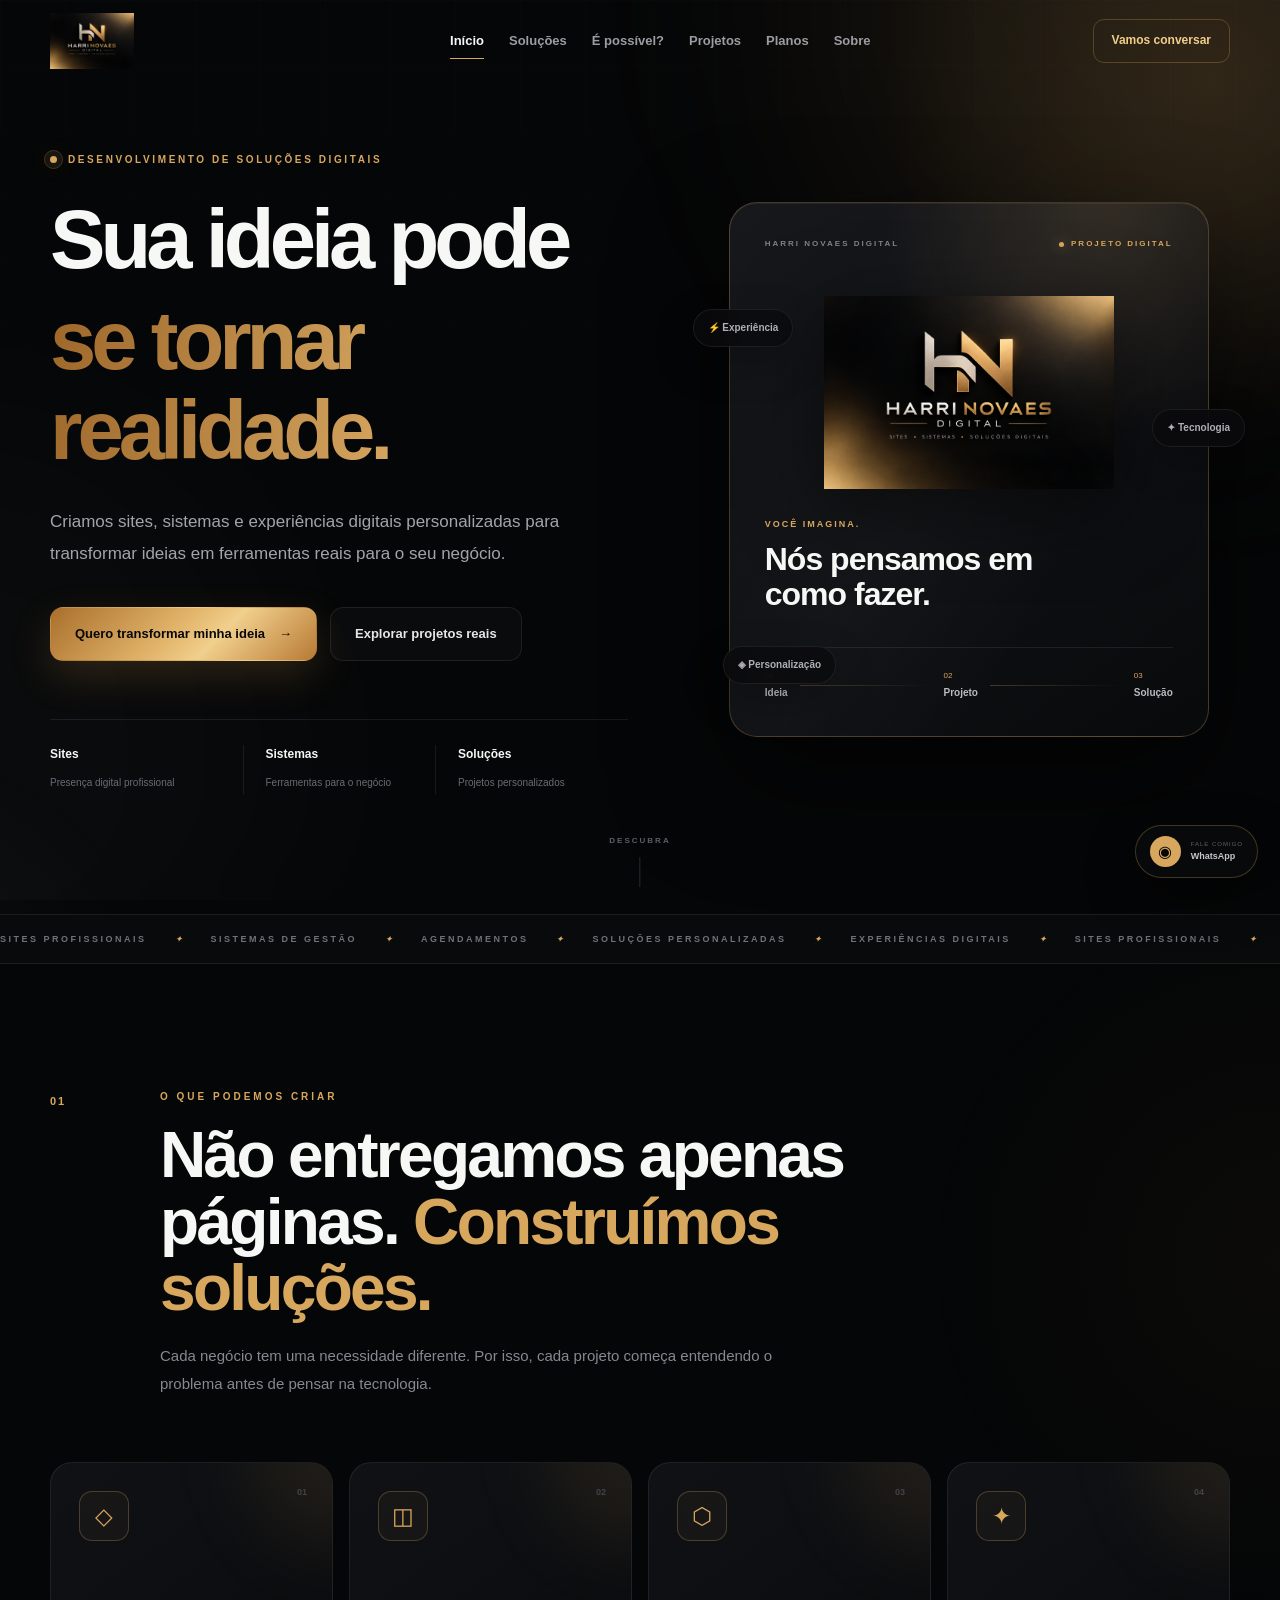
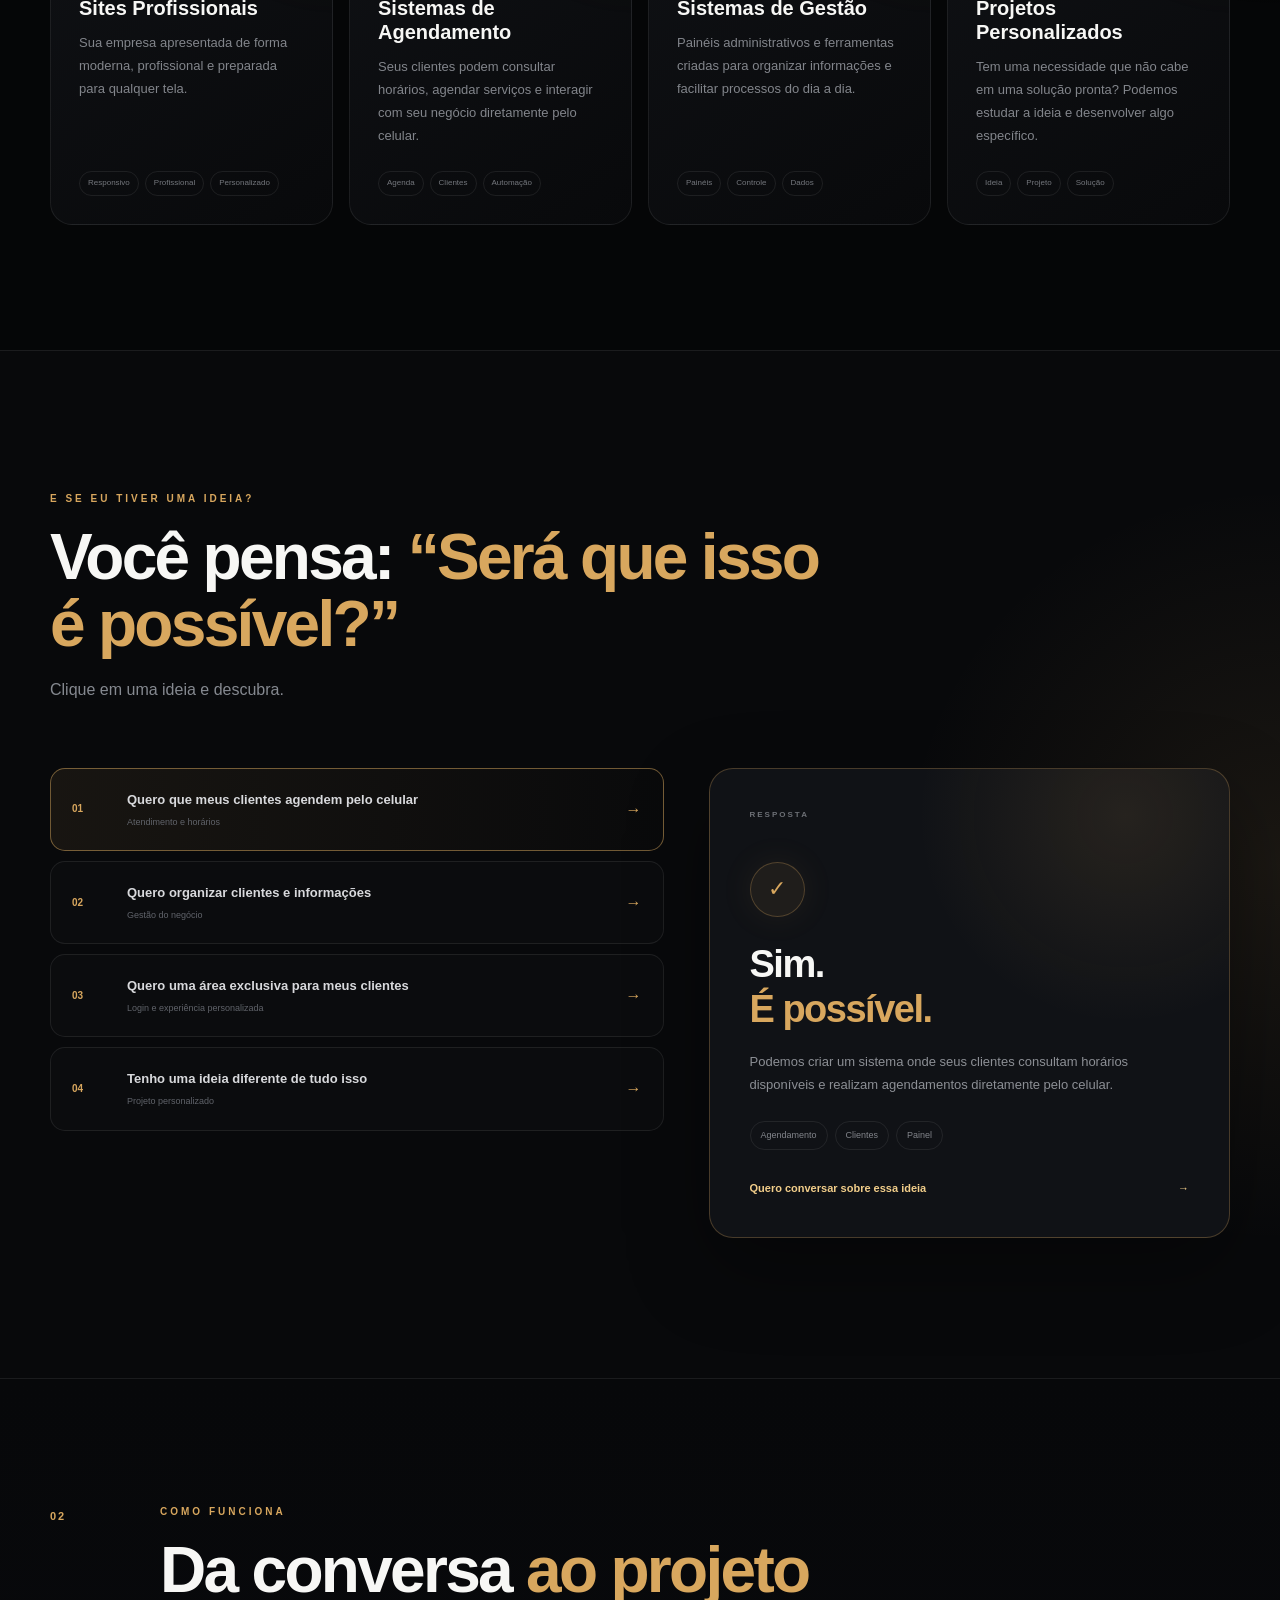
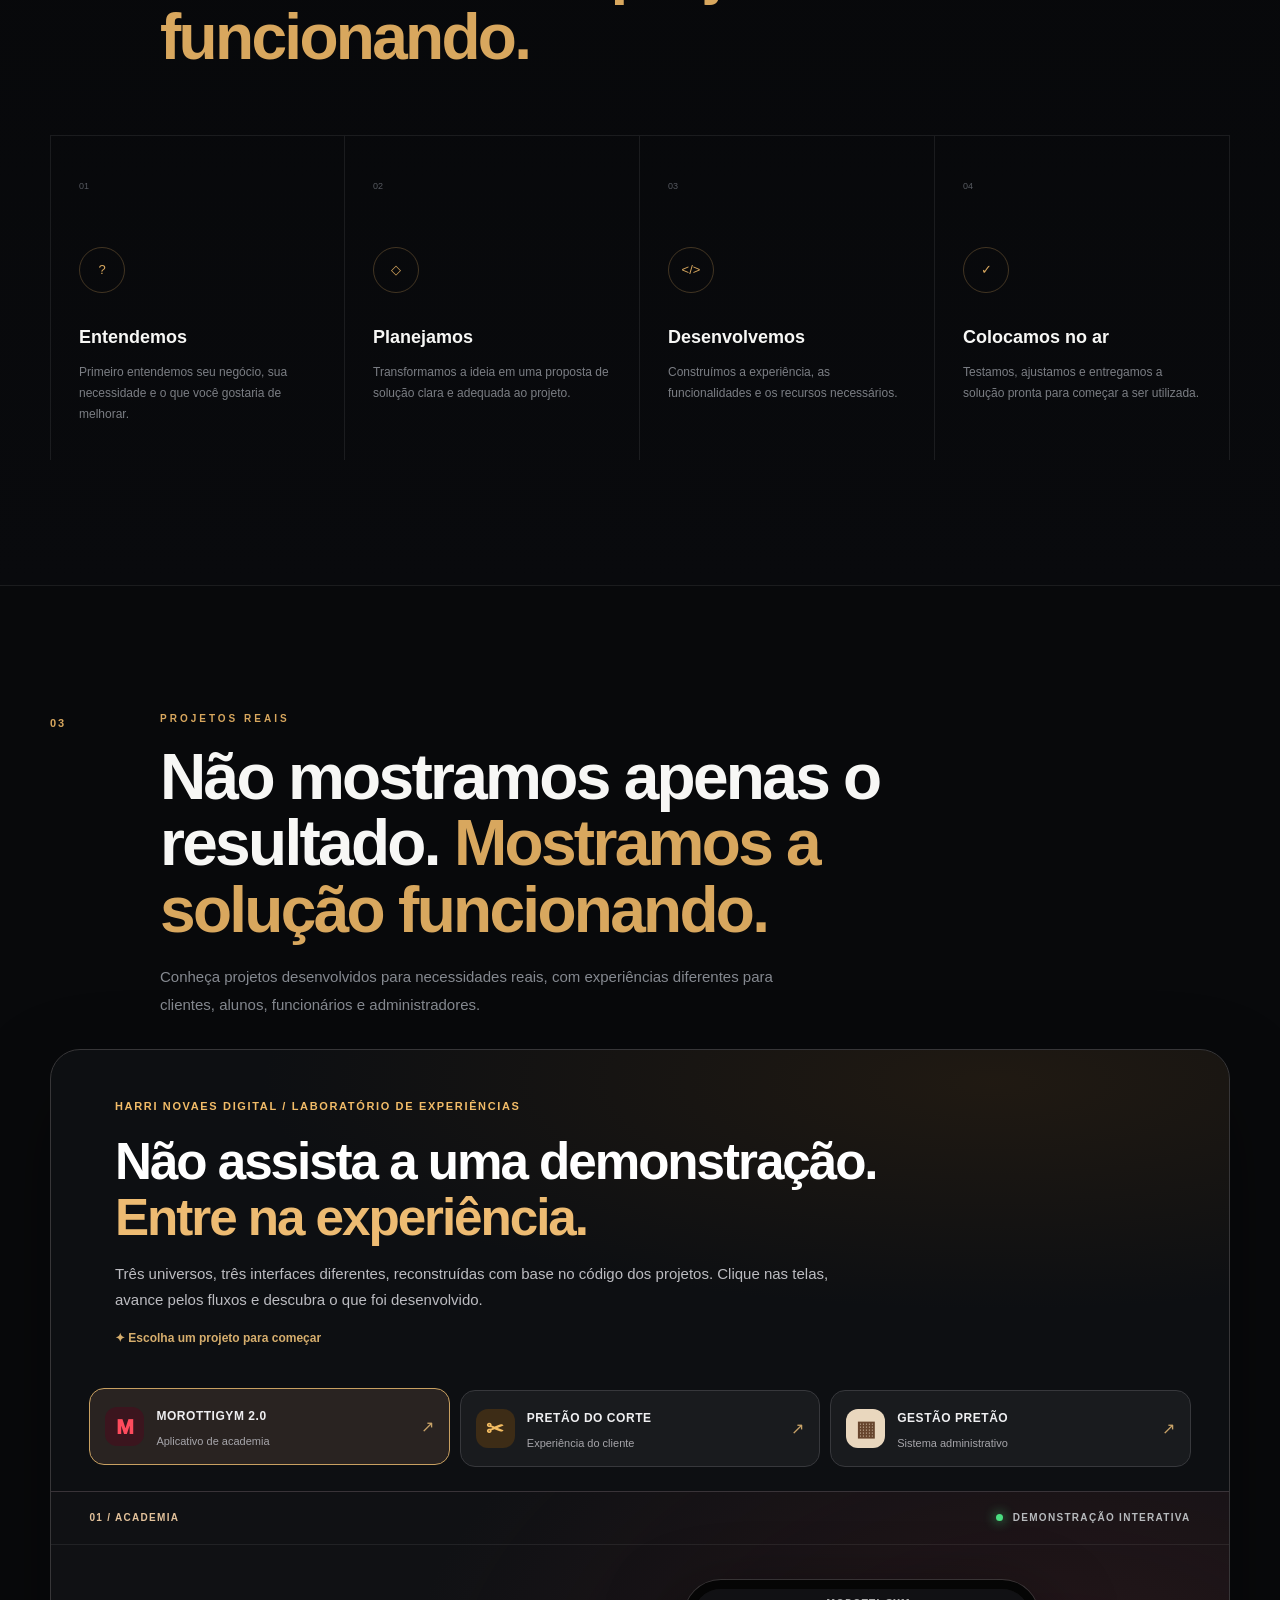
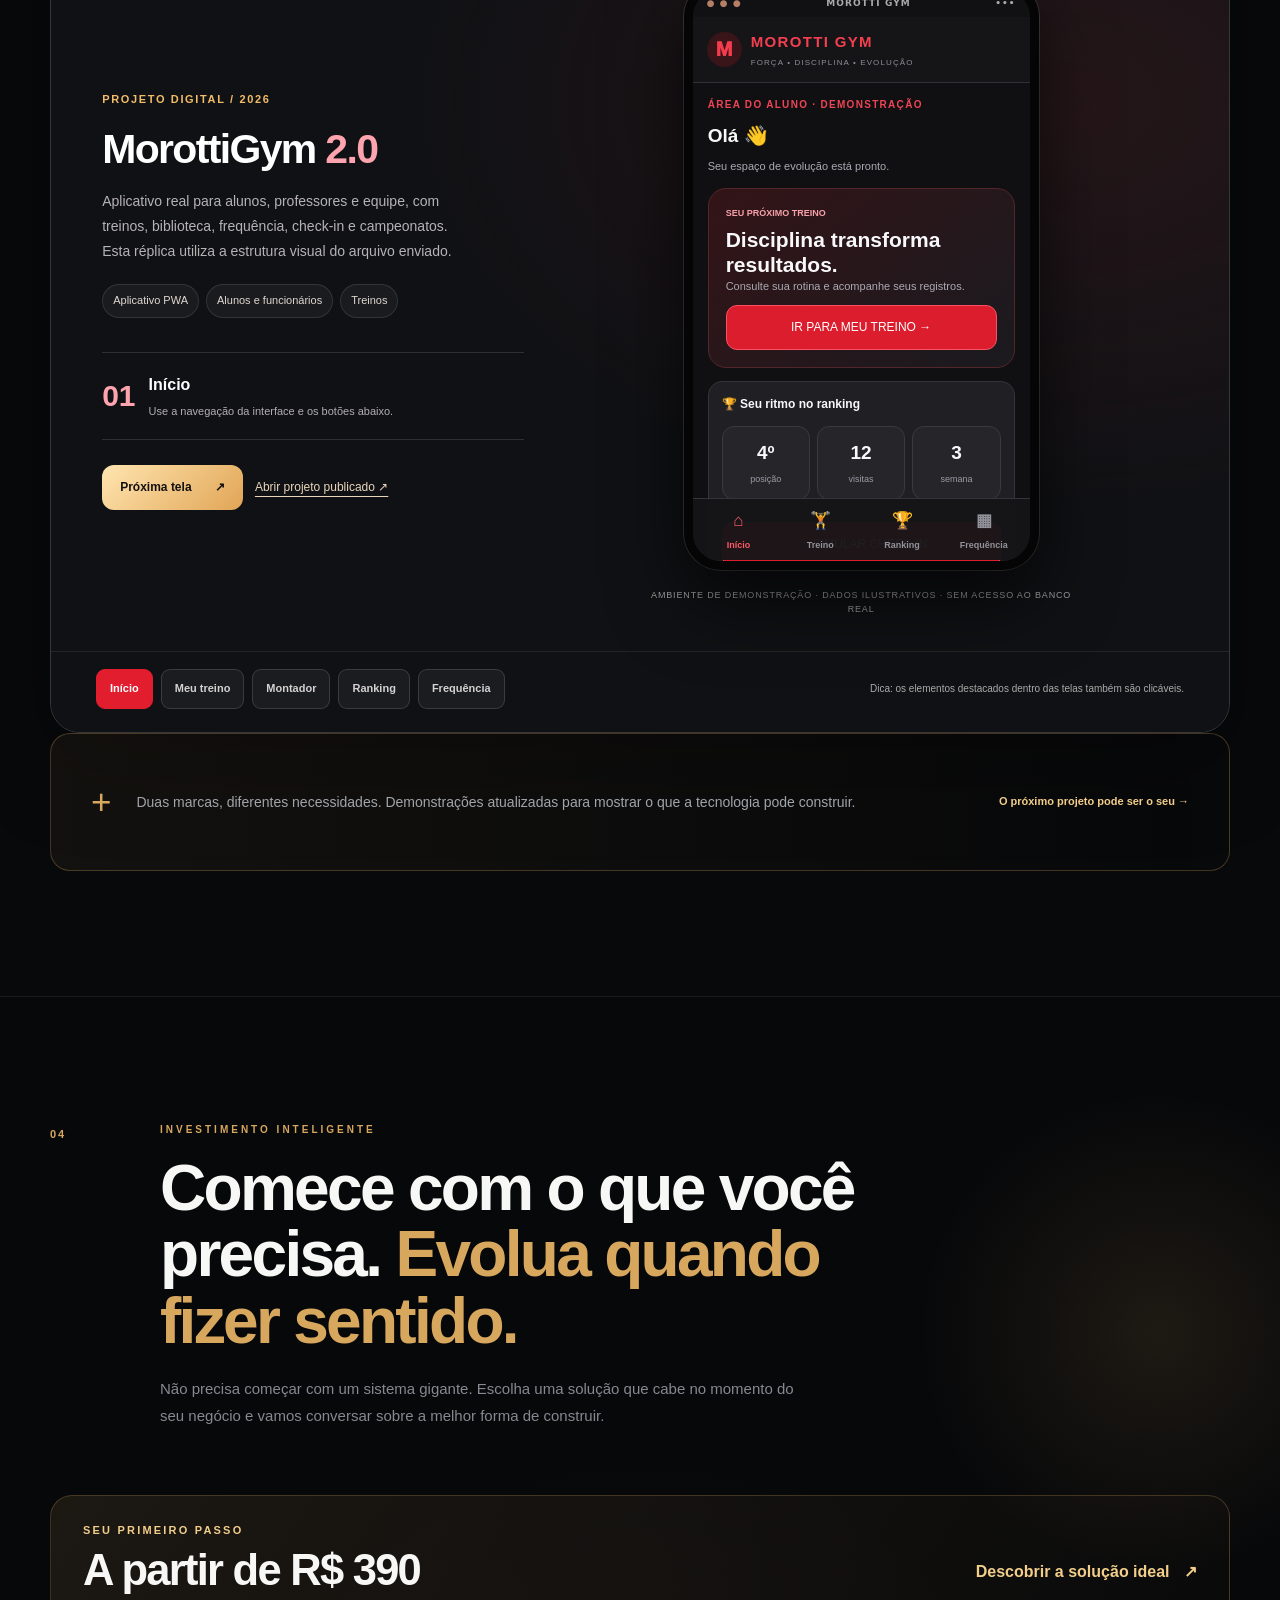
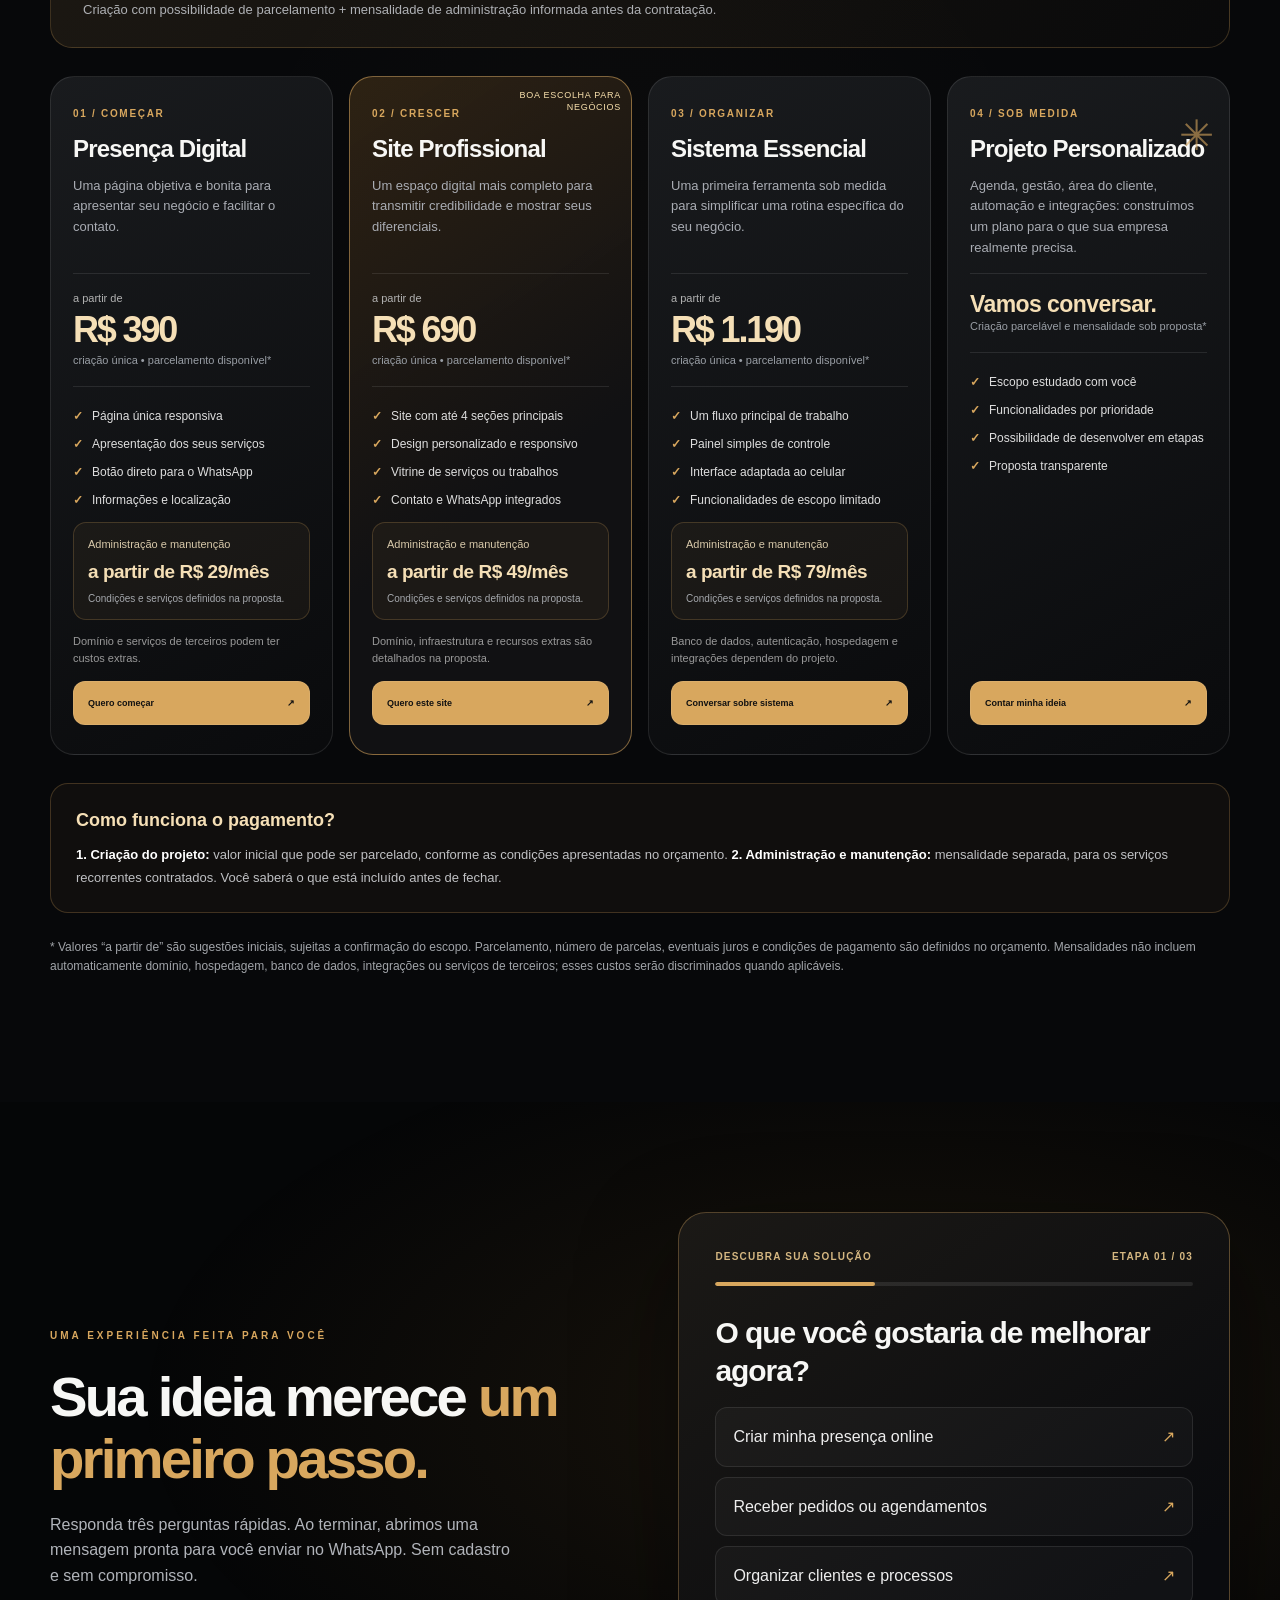
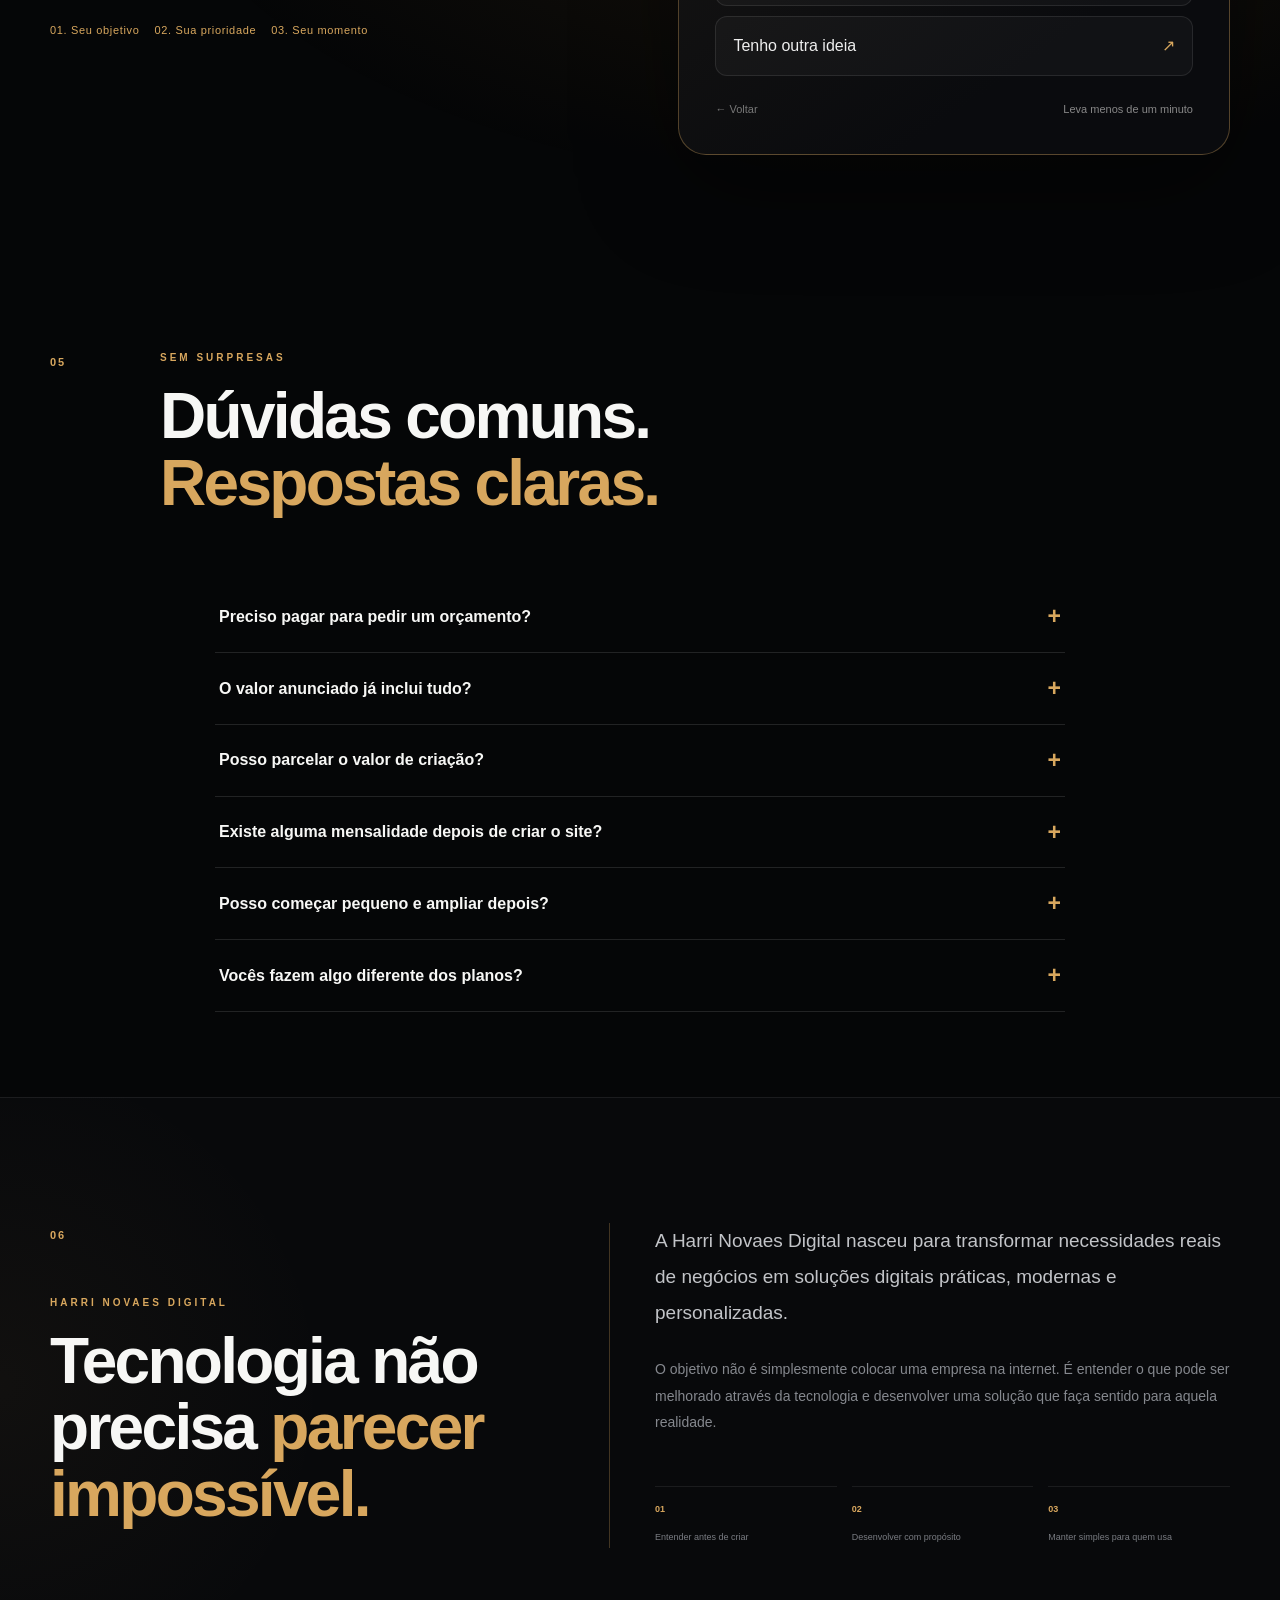
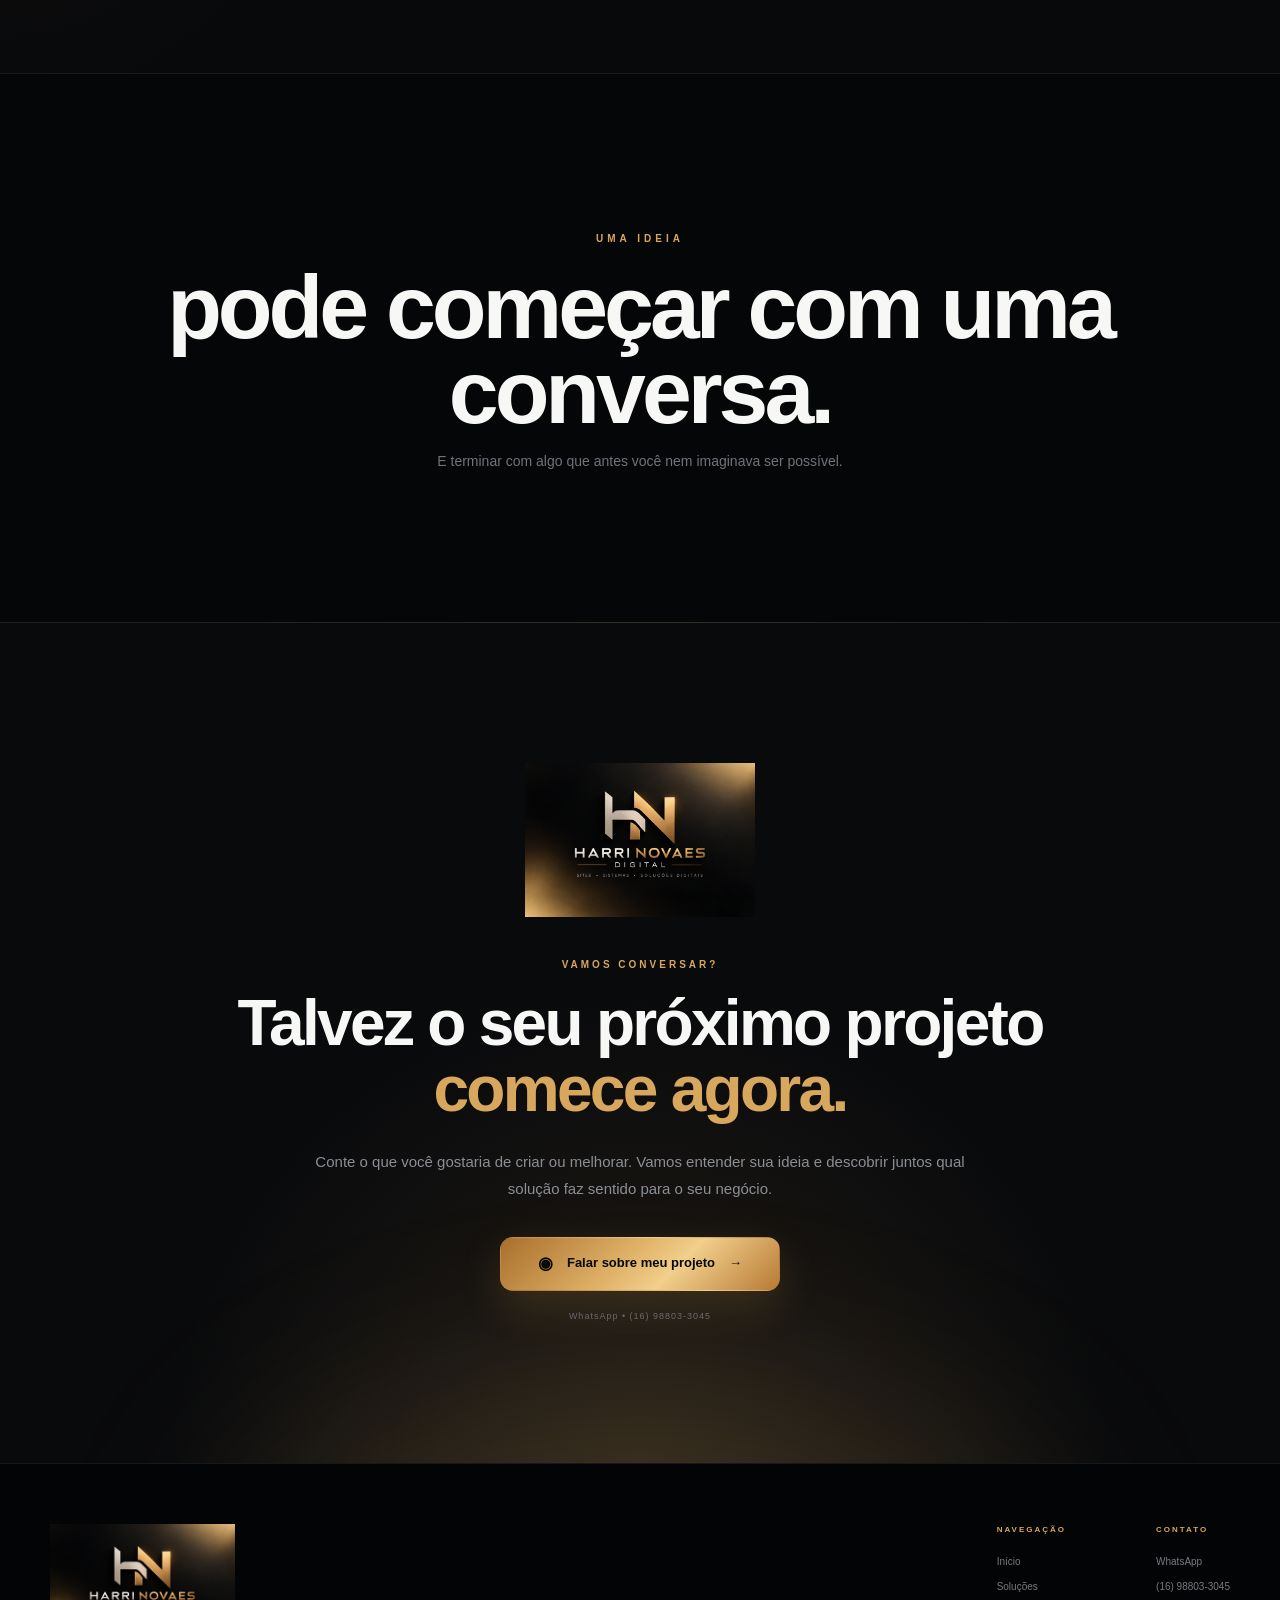
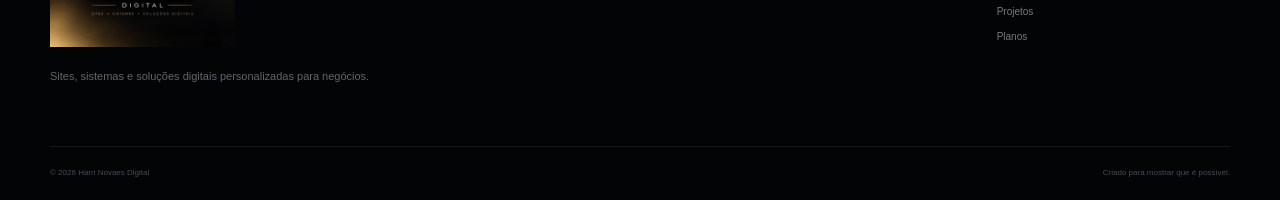
==== commit ca10157e: "Update index.html" ====
--- a/index.html
+++ b/index.html
@@ -49,7 +49,18 @@
 @media(max-width:620px){.hnd-lab-nav{grid-template-columns:1fr}.hnd-project-tab{display:flex;align-items:center;gap:10px;padding:13px}.hnd-project-tab span,.hnd-project-tab small{margin:0}.hnd-project-tab small{margin-left:auto;font-size:9px}.hnd-lab-stage{border-radius:19px}.hnd-lab-copy{padding:27px 20px 4px}.hnd-lab-copy h3{font-size:37px}.hnd-lab-copy>p{font-size:13px}.hnd-device-area{padding-inline:12px}.hnd-device-shell.hnd-phone{height:430px}.hnd-device-shell.hnd-browser{height:330px}.hnd-lab-foot{display:block;line-height:1.9}.hnd-lab-pulse{font-size:9px}}
 @media(prefers-reduced-motion:reduce){.hnd-device-shell,.hnd-project-tab{transition:none!important;transform:none!important}.hnd-lab-pulse i{animation:none}.hnd-spark{display:none}}
 </style>
-</head>
+<style>
+/* HND 6 — Réplicas visuais demonstrativas, com escopo isolado */
+#portfolio .section-heading{margin-bottom:30px}.studio6{--accent:#e11d2e;--tint:#fda4af;color:#fff;background:#0d0f12;border:1px solid #373638;border-radius:30px;overflow:hidden;position:relative;box-shadow:0 35px 90px #0005}.studio6 *{box-sizing:border-box}.studio6 button{font:inherit;cursor:pointer}.s6-intro{padding:48px clamp(22px,5vw,66px) 26px;background:radial-gradient(ellipse at 80% 10%,#49301250,transparent 55%)}.s6-kicker,.s6-serial{color:#f2bc68;letter-spacing:.15em;font-weight:800;font-size:11px}.s6-intro h3{font-size:clamp(30px,4vw,56px);line-height:1.11;letter-spacing:-.04em;margin:18px 0 14px}.s6-intro h3 em{color:#edbb72;font-style:normal}.s6-intro p{color:#bcbcc1;max-width:720px;font-size:15px;line-height:1.7}.s6-hint{margin-top:17px;color:#d6ae6d;font-size:12px;font-weight:800}.s6-choices{display:grid;grid-template-columns:repeat(3,1fr);gap:10px;padding:16px clamp(15px,3vw,42px) 24px}.s6-choice{border:1px solid #37383c;background:#191b1e;color:#efeff1;border-radius:15px;display:flex;gap:12px;align-items:center;text-align:left;min-width:0;padding:13px 15px;transition:.25s}.s6-choice:hover,.s6-choice.active{border-color:#c8a061;background:#292321;transform:translateY(-2px)}.s6-choice b{font-size:12px;letter-spacing:.045em}.s6-choice small{display:block;color:#a6a5aa;margin-top:5px;font-size:11px}.s6-ic{width:39px;height:39px;border-radius:12px;display:grid;place-items:center;flex:none;font-size:21px;font-weight:950}.s6-ic.gym{background:#3b151e;color:#ff4b5d}.s6-ic.shop{background:#3d2c16;color:#f4bd62}.s6-ic.admin{background:#e9d7be;color:#67452d}.s6-arr{margin-left:auto;color:#c7a268}.s6-stage{--accent:#e11d2e;--tint:#fda4af;background:radial-gradient(ellipse at 85% 25%,#4c20245c,transparent 46%),#101114;border-top:1px solid #393338;transition:background .5s}.s6-stage[data-app="shop"]{--accent:#e9a63b;--tint:#ffe0a2;background:radial-gradient(ellipse at 85% 25%,#6b481f66,transparent 46%),#12100f}.s6-stage[data-app="admin"]{--accent:#815637;--tint:#e5c9a9;background:radial-gradient(ellipse at 85% 25%,#7a573447,transparent 46%),#181410}.s6-stage-top{display:flex;justify-content:space-between;gap:10px;padding:18px clamp(20px,3vw,42px);border-bottom:1px solid #ffffff12;font-size:10px;font-weight:900;letter-spacing:.13em;color:#e3c29b}.s6-live{color:#b7babd}.s6-live i{display:inline-block;height:7px;width:7px;background:#4ade80;border-radius:50%;box-shadow:0 0 12px #4ade80;margin-right:6px}.s6-grid{display:grid;grid-template-columns:minmax(230px,.8fr) minmax(300px,1.2fr);gap:20px;align-items:center;padding:35px clamp(15px,4vw,55px)}.s6-story{align-self:center}.s6-story h3{font-size:clamp(30px,3.2vw,50px);letter-spacing:-.04em;line-height:1.07;margin:17px 0}.s6-story h3 em{color:var(--tint);font-style:normal}.s6-story>p{font-size:14px;line-height:1.8;color:#b6b3b5;max-width:360px}.s6-chips{display:flex;gap:7px;flex-wrap:wrap;margin:20px 0 34px}.s6-chips span{background:#ffffff0b;border:1px solid #ffffff1c;color:#e0d7d1;border-radius:40px;padding:7px 10px;font-size:11px}.s6-tour{display:flex;gap:13px;align-items:center;border-top:1px solid #ffffff20;border-bottom:1px solid #ffffff20;padding:19px 0}.s6-tour-number{font-size:30px;font-weight:900;color:var(--tint)}.s6-tour strong,.s6-tour small{display:block}.s6-tour small{font-size:11px;color:#b3afb2;margin-top:5px}.s6-actions{display:flex;gap:12px;align-items:center;flex-wrap:wrap;margin-top:25px}.s6-actions button{border:0;border-radius:12px;color:#141010;background:linear-gradient(135deg,#ffe5b0,#e1a556);padding:13px 18px;font-size:12px;font-weight:900}.s6-actions button span{margin-left:20px}.s6-actions a{color:#e8d6bc;font-size:12px;text-decoration:underline;text-underline-offset:5px}.s6-display{display:grid;justify-items:center;min-width:0}.s6-device{width:min(355px,100%);height:590px;overflow:hidden;border:9px solid #050505;border-radius:37px;background:#111;box-shadow:0 30px 75px #000a,0 0 0 1px #7776;position:relative;transition:width .45s,border-radius .45s,height .45s;transform:translateZ(0)}.s6-device.is-desktop{width:min(100%,690px);height:485px;border:7px solid #24201c;border-radius:17px}.s6-device-head{height:28px;background:#111114;display:flex;justify-content:space-between;align-items:center;gap:4px;color:#aaa;font:800 9px system-ui;padding:0 14px;letter-spacing:.12em}.s6-device.is-desktop .s6-device-head{background:#eadfce;color:#765a44}.s6-dots{color:#b67e65}.s6-screen{height:calc(100% - 28px);overflow:auto;background:#101011;scrollbar-width:thin;scrollbar-color:#6665 transparent}.s6-screen button{min-height:35px}.s6-caption{color:#a4a2a4;font-size:9px;letter-spacing:.095em;text-align:center;margin:18px 0 0;max-width:450px;line-height:1.6}.s6-bottom{padding:17px clamp(17px,4vw,45px) 23px;border-top:1px solid #ffffff14;display:flex;gap:15px;align-items:center;justify-content:space-between;flex-wrap:wrap}.s6-nav{display:flex;gap:8px;flex-wrap:wrap}.s6-nav button{background:#ffffff0c;color:#d3d1d2;border:1px solid #ffffff24;padding:10px 13px;border-radius:9px;font-size:11px;font-weight:850;transition:.2s}.s6-nav button.active,.s6-nav button:hover{background:var(--accent);border-color:var(--accent);color:white}.s6-help{font-size:10px;color:#aaa}
+/* Morotti app */
+.s6-screen .mg6{font-family:'Segoe UI',Arial,sans-serif;background:#101012;color:#f8f8fa;min-height:100%;font-size:12px}.mg6-top{background:#151518;border-bottom:1px solid #303035;padding:13px 14px;display:flex;gap:9px;align-items:center}.mg6-logo{background:#391418;color:#f53c4d;width:35px;height:35px;display:grid;place-items:center;border-radius:50%;font-weight:950;font-size:20px}.mg6-top b{font-size:15px;letter-spacing:.09em;color:#f43f50}.mg6-top small{display:block;color:#8d8d98;font-size:8px;letter-spacing:.14em;margin-top:3px}.mg6-page{padding:14px 15px 55px}.mg6-kicker{color:#ef4456;font-size:10px;letter-spacing:.13em;font-weight:900;margin-bottom:8px}.mg6-title{font-size:19px;font-weight:900;margin:3px 0 6px}.mg6-muted{font-size:11px;color:#aaaab2;line-height:1.55}.mg6-hero{background:linear-gradient(140deg,#331417,#1a1a1f);border:1px solid #53262c;border-radius:18px;padding:17px;margin:13px 0}.mg6-hero strong{display:block;font-size:21px;line-height:1.18}.mg6-hero small{display:block;font-size:9px;color:#f9a1ab;font-weight:900;margin-bottom:8px}.mg6-grid{display:grid;grid-template-columns:1fr 1fr;gap:9px;margin-top:13px}.mg6-tile{background:#212126;border:1px solid #37373d;border-radius:14px;padding:15px 11px;text-align:left;color:white;min-height:100px;display:flex;flex-direction:column;align-items:flex-start;gap:6px}.mg6-tile span{font-size:22px}.mg6-tile b{font-size:12px}.mg6-tile small{font-size:10px;color:#9999a3}.mg6-tile:hover{border-color:#f43f50}.mg6-card{background:#202024;border:1px solid #343439;border-radius:14px;padding:13px;margin-top:10px}.mg6-card b{font-size:12px}.mg6-card p{font-size:10px;color:#a5a5af;line-height:1.5;margin-top:4px}.mg6-stats{display:grid;grid-template-columns:repeat(3,1fr);gap:7px;margin:12px 0}.mg6-stats div{text-align:center;background:#25252a;border:1px solid #393940;border-radius:12px;padding:11px 5px}.mg6-stats b{display:block;font-size:19px}.mg6-stats small{color:#9c9ca5;font-size:9px}.mg6-cta{background:#db1d2e;border:1px solid #fc5162;color:white;padding:12px;width:100%;border-radius:11px;font-weight:900;font-size:11px;margin-top:10px}.mg6-cta:focus-visible{outline:2px solid white}.mg6-list{display:flex;flex-direction:column;gap:9px;margin-top:13px}.mg6-row{background:#212126;border:1px solid #39393f;border-radius:12px;padding:12px;display:flex;align-items:center;gap:8px}.mg6-row strong{display:block;font-size:12px}.mg6-row small{display:block;color:#a8a8b1;font-size:10px;margin-top:4px}.mg6-row>div{flex:1}.mg6-pill{color:#ffd58a;background:#332713;border:1px solid #5d4927;border-radius:8px;padding:6px;font-size:9px}.mg6-bottom{position:sticky;bottom:0;display:grid;grid-template-columns:repeat(4,1fr);background:#151517f5;border-top:1px solid #343439;padding:8px 5px}.mg6-bottom button{border:0;background:transparent;color:#92929a;font-size:9px;font-weight:800}.mg6-bottom button.on{color:#fb5a68}.mg6-bottom button span{display:block;font-size:17px;margin-bottom:4px}.mg6-search{background:#26262b;border:1px solid #414147;padding:11px;color:#eee;width:100%;border-radius:10px;margin:13px 0}.mg6-choice{background:#25252a;color:#eee;border:1px solid #404047;border-radius:11px;padding:10px;font-size:11px}.mg6-choice.sel{background:#461a20;border-color:#e11d2e}
+/* Pretão public */
+.s6-screen .pc6{font-family:Arial,sans-serif;background:#0b0b0b;color:#f9f5ed;min-height:100%;font-size:12px}.pc6-head{background:#090909;border-bottom:1px solid #4a3928;padding:14px;display:flex;justify-content:space-between;align-items:center;gap:8px}.pc6-head b{color:#f6c478;letter-spacing:.035em;font-size:15px}.pc6-head button{background:#e8ab49;color:#23170c;border:0;border-radius:8px;padding:8px;font-size:9px;font-weight:900}.pc6-page{padding:17px 15px 45px}.pc6-hero{background:radial-gradient(ellipse at 90% 2%,#583916,#110f0d 68%);border:1px solid #513a21;border-radius:20px;padding:23px 17px;margin-bottom:15px}.pc6-kicker{font-size:9px;font-weight:850;letter-spacing:.15em;color:#e9b55e}.pc6-hero strong{display:block;font-size:29px;letter-spacing:-.04em;line-height:1.05;margin:15px 0}.pc6-hero strong em{color:#ffdb8b;font-style:normal}.pc6-hero p{font-size:11px;line-height:1.6;color:#c6b9aa}.pc6-gold{background:linear-gradient(135deg,#ffe0a0,#d69832);border:0;color:#1a130a;padding:12px 14px;border-radius:11px;font-weight:900;width:100%;margin-top:15px}.pc6-section{font-weight:900;font-size:16px;margin:16px 0 12px}.pc6-card{background:#1b1917;border:1px solid #4d3e2d;border-radius:13px;padding:13px;margin:9px 0}.pc6-card strong{display:block;font-size:12px}.pc6-card small{display:block;margin-top:6px;font-size:10px;color:#bdb1a4;line-height:1.5}.pc6-card button,.pc6-card .tag{background:#3f2f1b;color:#ffcf78;border:1px solid #8b602f;border-radius:8px;padding:7px 9px;font-size:10px;font-weight:900;margin-top:9px}.pc6-options{display:grid;grid-template-columns:1fr 1fr;gap:9px}.pc6-options button{background:#221f1c;border:1px solid #50402f;color:white;padding:13px 7px;border-radius:10px;font-size:11px}.pc6-options button.sel{border-color:#f5b04c;background:#42301a}.pc6-step{display:flex;gap:8px;margin:11px 0 16px}.pc6-step span{flex:1;text-align:center;border-bottom:3px solid #50402c;padding-bottom:7px;color:#96908a;font-size:9px}.pc6-step span.on{border-color:#f3bc67;color:#ffd58b}.pc6-muted{color:#b7a99c;font-size:11px;line-height:1.55}.pc6-bottom{position:sticky;bottom:0;background:#11100ffa;border-top:1px solid #5b4129;padding:10px;display:grid;grid-template-columns:repeat(4,1fr);gap:3px}.pc6-bottom button{background:none;border:0;color:#bfb4a8;font-size:9px;font-weight:800}.pc6-bottom button.on{color:#f6c46a}.pc6-bottom button span{font-size:17px;display:block;margin-bottom:3px}.pc6-input{width:100%;margin:8px 0;padding:12px;border:1px solid #64513b;border-radius:10px;background:#24211e;color:white}
+/* Pretão admin authentic light UI */
+.s6-screen .ad6{font-family:Arial,sans-serif;background:#f5f0e9;color:#2e2018;min-height:100%;font-size:12px;display:grid;grid-template-columns:145px 1fr}.ad6-side{background:#1c1815;color:#f0e1ce;padding:17px 12px;min-height:100%}.ad6-side h4{font-size:14px;margin:0 0 7px;color:#e4b476}.ad6-side small{display:block;font-size:8px;color:#a99a89;letter-spacing:.13em;margin:15px 0 8px}.ad6-side button{display:block;width:100%;text-align:left;border:0;border-radius:8px;padding:9px;color:#dbd2c7;background:transparent;font-size:10px;margin:3px 0}.ad6-side button.on,.ad6-side button:hover{background:#65432b;color:white}.ad6-main{min-width:0;padding:18px}.ad6-label{font-size:9px;color:#977b66;letter-spacing:.12em;font-weight:900}.ad6-title{font-size:23px;letter-spacing:-.035em;margin:5px 0 17px}.ad6-cards{display:grid;grid-template-columns:repeat(3,1fr);gap:8px}.ad6-stat{background:white;border:1px solid #e5dacf;border-radius:11px;padding:10px}.ad6-stat small{font-size:9px;color:#8c7b70;display:block}.ad6-stat b{font-size:18px;display:block;margin-top:6px;color:#503321}.ad6-panel{margin:15px 0;background:#fff;border:1px solid #e8ddd3;border-radius:13px;padding:13px}.ad6-panel h5{font-size:12px;margin:0 0 11px}.ad6-row{display:flex;gap:8px;justify-content:space-between;padding:11px 0;border-bottom:1px solid #eee5dd;font-size:10px}.ad6-row:last-child{border:0}.ad6-row small{color:#8c7a6b;display:block;margin-top:4px}.ad6-btn{background:#4b3020;color:white;border:0;border-radius:8px;padding:9px;font-size:10px;font-weight:800}.ad6-graph{display:flex;align-items:end;gap:7px;height:72px;padding:9px 0 0}.ad6-graph i{flex:1;display:block;border-radius:4px 4px 0 0;background:linear-gradient(#bb936a,#67462f)}.ad6-flag{border-radius:6px;padding:5px;background:#e9f6ed;color:#288553;font-size:9px;font-weight:900}.ad6-notice{color:#8d7262;font-size:9px;margin-top:14px}
+@media(max-width:850px){.s6-grid{grid-template-columns:1fr;gap:30px}.s6-story{text-align:center}.s6-story>p{max-width:620px;margin:auto}.s6-chips,.s6-actions{justify-content:center}.s6-tour{justify-content:center}.s6-device.is-desktop{height:450px}.s6-choices{grid-template-columns:1fr 1fr}.s6-choice:last-child{grid-column:1/-1}}@media(max-width:550px){.studio6{border-radius:20px}.s6-intro{padding:30px 20px 20px}.s6-choices{grid-template-columns:1fr;padding:12px}.s6-choice:last-child{grid-column:auto}.s6-grid{padding:25px 12px}.s6-story h3{font-size:34px}.s6-stage-top{font-size:8px}.s6-device{height:530px;width:min(330px,100%)}.s6-device.is-desktop{height:420px}.ad6{grid-template-columns:93px 1fr}.ad6-side{padding:12px 7px}.ad6-side h4{font-size:10px}.ad6-side button{font-size:8px;padding:8px 4px}.ad6-main{padding:11px}.ad6-title{font-size:18px}.ad6-cards{grid-template-columns:1fr 1fr}.ad6-stat b{font-size:15px}.s6-bottom{justify-content:center}.s6-help{text-align:center}}
+@media(prefers-reduced-motion:reduce){.s6-choice,.s6-device,.s6-stage{transition:none}}
+</style></head>
 <body>
 <!-- =====================================================
        ABERTURA
@@ -544,422 +555,25 @@
               funcionários e administradores.
             </p>
 </div>
-</div>
-<div class="hnd-lab" id="hndLab">
-<div class="hnd-lab-intro reveal">
-<div><span class="hnd-lab-eyebrow">✦ ESTÚDIO INTERATIVO / PROJETOS 2026</span>
-<h3>Não veja só imagens. <em>Explore experiências.</em></h3>
-<p>Selecione um projeto e descubra interfaces inspiradas nas versões atualizadas. Os dados mostrados são fictícios: esta é uma demonstração visual, não um acesso aos sistemas reais.</p></div>
-<span class="hnd-lab-pulse"><i></i> EXPERIÊNCIA DISPONÍVEL</span>
-</div>
-<div aria-label="Selecionar projeto" class="hnd-lab-nav" role="tablist">
-<button aria-selected="true" class="hnd-project-tab is-on" data-product="morotti" role="tab" type="button"><span>01</span> MorottiGym 2.0 <small>App de academia</small></button>
-<button aria-selected="false" class="hnd-project-tab" data-product="pretao" role="tab" type="button"><span>02</span> Pretão do Corte <small>Site e agendamentos</small></button>
-<button aria-selected="false" class="hnd-project-tab" data-product="admin" role="tab" type="button"><span>03</span> Gestão Pretão <small>Painel de negócios</small></button>
-</div>
-<div class="hnd-lab-stage" data-product="morotti" id="hndStage">
-<div aria-live="polite" class="hnd-lab-copy">
-<span class="hnd-lab-index" id="hndProjectIndex">01 / ACADEMIA INTELIGENTE</span>
-<h3 id="hndProjectTitle">MorottiGym <span>2.0</span></h3>
-<p id="hndProjectDesc">Um aplicativo que aproxima alunos e professores. Explore as áreas de treino, frequência, desafios e gestão em uma experiência inspirada no projeto atualizado.</p>
-<div class="hnd-feature-pills" id="hndFeaturePills"><span>Treinos</span><span>Frequência</span><span>Ranking</span><span>Gestão</span></div>
-<div class="hnd-lab-tip"><span>↳</span> Clique nas opções do dispositivo para mudar a tela.</div>
-<div class="hnd-lab-actions"><a href="https://morottigym.github.io/morottigym/" id="hndVisitProject" rel="noopener noreferrer" target="_blank">Ver projeto publicado ↗</a><a href="#ideia">Quero algo assim →</a></div>
-</div>
-<div class="hnd-device-area">
-<div class="hnd-halo"></div>
-<div class="hnd-device-shell hnd-phone" id="hndDemoShell">
-<div class="hnd-device-bar"><span class="hnd-device-dot"></span><strong id="hndDeviceBrand">MOROTTIGYM</strong><span>●●●</span></div>
-<div aria-live="polite" class="hnd-device-display" id="hndDeviceScreen"></div>
-</div>
-<div aria-label="Alternar demonstrações" class="hnd-device-options" id="hndDeviceOptions"></div>
-</div>
-</div>
-<div class="hnd-lab-foot"><span>✧ CLIQUE, EXPLORE, DESCUBRA</span><span>Representações visuais de funcionalidades identificadas nos arquivos fornecidos.</span></div>
+</div><div class="studio6" id="studio6">
+<div class="s6-intro"><div class="s6-kicker">HARRI NOVAES DIGITAL / LABORATÓRIO DE EXPERIÊNCIAS</div><h3>Não assista a uma demonstração.<br/><em>Entre na experiência.</em></h3><p>Três universos, três interfaces diferentes, reconstruídas com base no código dos projetos. Clique nas telas, avance pelos fluxos e descubra o que foi desenvolvido.</p><div class="s6-hint">✦ Escolha um projeto para começar</div></div>
+<div class="s6-choices"><button class="s6-choice active" data-app="gym" type="button"><span class="s6-ic gym">M</span><span><b>MOROTTIGYM 2.0</b><small>Aplicativo de academia</small></span><span class="s6-arr">↗</span></button><button class="s6-choice" data-app="shop" type="button"><span class="s6-ic shop">✂</span><span><b>PRETÃO DO CORTE</b><small>Experiência do cliente</small></span><span class="s6-arr">↗</span></button><button class="s6-choice" data-app="admin" type="button"><span class="s6-ic admin">▦</span><span><b>GESTÃO PRETÃO</b><small>Sistema administrativo</small></span><span class="s6-arr">↗</span></button></div>
+<div class="s6-stage" data-app="gym">
+<div class="s6-stage-top"><span id="s6-stage-tag">01 / ACADEMIA</span><span class="s6-live"><i></i> DEMONSTRAÇÃO INTERATIVA</span></div>
+<div class="s6-grid"><div class="s6-story"><span class="s6-serial">PROJETO DIGITAL / 2026</span><h3 id="s6-story-title">MorottiGym <em>2.0</em></h3><p id="s6-story-desc">Uma experiência construída para o dia a dia da academia. Navegue entre a página pública, o painel do aluno, o treino, a frequência e o ranking.</p><div class="s6-chips" id="s6-story-chips"><span>Aluno</span><span>Treinos</span><span>Ranking</span></div><div class="s6-tour"><span class="s6-tour-number" id="s6-tour-number">01</span><div><strong id="s6-tour-name">Início</strong><small id="s6-tour-desc">Use os botões da interface para navegar.</small></div></div><div class="s6-actions"><button id="s6-next" type="button">Próxima tela <span>↗</span></button><a href="https://morottigym.github.io/morottigym/" id="s6-real" rel="noopener noreferrer" target="_blank">Abrir projeto publicado ↗</a></div></div>
+<div class="s6-display"><div class="s6-device" id="s6-device"><div class="s6-device-head"><span class="s6-dots">● ● ●</span><span id="s6-device-label">MOROTTI GYM</span><span>•••</span></div><div aria-live="polite" class="s6-screen" id="s6-screen"></div></div><div class="s6-caption">AMBIENTE DE DEMONSTRAÇÃO · DADOS ILUSTRATIVOS · SEM ACESSO AO BANCO REAL</div></div></div>
+<div class="s6-bottom"><div aria-label="Telas da demonstração" class="s6-nav" id="s6-nav"></div><span class="s6-help">Dica: os elementos destacados dentro das telas também são clicáveis.</span></div>
+</div>
 </div>
 
 <!-- =================================================
              MOROTTIGYM
         ================================================== -->
-<article class="showcase-project project-v3 reveal hnd-old-case" data-project="morottigym">
-<div class="showcase-number">
-            01
-          </div>
-<div class="showcase-visual project-stage">
-<div class="project-device project-device-phone morotti-device">
-<div class="device-top">
-<span>9:41</span>
-<i></i>
-<span>● ● ●</span>
-</div>
-<div class="project-screen">
-<!-- ALUNO -->
-<div class="project-preview active" data-preview="aluno" data-preview-group="morotti">
-<div class="mg-app">
-<div class="mg-top">
-<div>
-<small>ÁREA DO ALUNO</small>
-<strong>Olá 👋</strong>
-</div>
-<span class="mg-avatar">M</span>
-</div>
-<div class="mg-hero">
-<small>MOROTTIGYM</small>
-<strong>
-                        Seu treino está a poucos toques.
-                      </strong>
-<span>
-                        Disciplina, foco e constância.
-                      </span>
-</div>
-<div class="mg-challenge">
-<div class="mg-challenge-head">
-<div>
-<small>🏆 DESAFIO MOROTTIGYM</small>
-<strong>Seu ritmo no ranking</strong>
-</div>
-<span>Top 10 →</span>
-</div>
-<div class="mg-stats">
-<div>
-<strong>#4</strong>
-<span>posição</span>
-</div>
-<div>
-<strong>12</strong>
-<span>visitas</span>
-</div>
-<div>
-<strong>3</strong>
-<span>semana</span>
-</div>
-</div>
-<div class="mg-checkin">
-                        📍 FAZER CHECK-IN
-                      </div>
-</div>
-<div class="mg-grid">
-<div>
-<b>🏋🏻</b>
-<strong>Meu treino</strong>
-<span>Treinos da semana</span>
-</div>
-<div>
-<b>📢</b>
-<strong>Avisos</strong>
-<span>Novidades</span>
-</div>
-<div>
-<b>👤</b>
-<strong>Meu perfil</strong>
-<span>Dados e foto</span>
-</div>
-<div>
-<b>🕒</b>
-<strong>Horários</strong>
-<span>Funcionamento</span>
-</div>
-</div>
-</div>
-</div>
-<!-- PROFESSOR -->
-<div class="project-preview" data-preview="professor" data-preview-group="morotti">
-<div class="mg-app">
-<div class="mg-top">
-<div>
-<small>PAINEL DO PROFESSOR</small>
-<strong>Olá 👋</strong>
-</div>
-<span class="mg-avatar gold">
-                        P
-                      </span>
-</div>
-<div class="mg-hero">
-<small>GESTÃO</small>
-<strong>
-                        Alunos e treinos em um só lugar.
-                      </strong>
-<span>
-                        Gestão rápida e organizada.
-                      </span>
-</div>
-<div class="mg-grid mg-grid-admin">
-<div class="gold-card">
-<b>👥</b>
-<strong>Alunos</strong>
-<span>Consultar e gerenciar</span>
-</div>
-<div class="gold-card">
-<b>🏋️</b>
-<strong>Treinos</strong>
-<span>Selecionar e editar</span>
-</div>
-<div>
-<b>➕</b>
-<strong>Novo aluno</strong>
-<span>Cadastro rápido</span>
-</div>
-<div>
-<b>📢</b>
-<strong>Avisos</strong>
-<span>Publicar comunicado</span>
-</div>
-<div>
-<b>📩</b>
-<strong>Solicitações</strong>
-<span>Pedidos dos alunos</span>
-</div>
-<div>
-<b>🪪</b>
-<strong>Funcionários</strong>
-<span>Níveis de acesso</span>
-</div>
-</div>
-</div>
-</div>
-</div>
-</div>
-</div>
-<div class="showcase-content">
-<span class="project-type">
-              SISTEMA PARA ACADEMIA
-            </span>
-<h3>
-              MorottiGym
-            </h3>
-<p>
-              Aplicação criada para aproximar academia, professores
-              e alunos. O projeto reúne área do aluno, treinos,
-              check-in presencial, ranking de frequência, avisos,
-              perfil e ferramentas de gestão para a equipe.
-            </p>
-<div class="project-switcher" data-switcher="morotti">
-<button class="project-switch active" data-target="aluno" type="button">
-                Área do aluno
-              </button>
-<button class="project-switch" data-target="professor" type="button">
-                Gestão
-              </button>
-</div>
-<div class="project-feature-list">
-<span>✓ Área exclusiva do aluno</span>
-<span>✓ Treinos personalizados</span>
-<span>✓ Check-in e ranking</span>
-<span>✓ Gestão de alunos e treinos</span>
-</div>
-<div class="project-tags">
-<span>Academia</span>
-<span>Alunos</span>
-<span>Gestão</span>
-<span>PWA</span>
-</div>
-<a class="project-live-link" href="https://morottigym.github.io/morottigym/" rel="noopener noreferrer" target="_blank">
-              Abrir projeto publicado
-              <strong>↗</strong>
-</a>
-</div>
-</article>
+
 <!-- =================================================
              PRETÃO DO CORTE
         ================================================== -->
-<article class="showcase-project project-v3 reverse reveal hnd-old-case" data-project="pretao">
-<div class="showcase-number">
-            02
-          </div>
-<div class="showcase-visual project-stage pretao-stage">
-<div class="project-device project-device-browser pretao-device">
-<div class="browser-bar project-browser-bar">
-<div class="browser-dots">
-<span></span>
-<span></span>
-<span></span>
-</div>
-<div class="browser-address">
-                  PRETÃO DO CORTE
-                </div>
-</div>
-<div class="project-screen">
-<!-- SITE -->
-<div class="project-preview active" data-preview="site" data-preview-group="pretao">
-<div class="pc-site">
-<div class="pc-nav">
-<strong>PRETÃO DO CORTE</strong>
-<div>
-<span>Início</span>
-<span>Serviços</span>
-<span>Produtos</span>
-<span>Trabalhos</span>
-</div>
-<b>AGENDAR</b>
-</div>
-<div class="pc-hero">
-<div class="pc-copy">
-<small>
-                          BARBEARIA EM RIBEIRÃO PRETO
-                        </small>
-<strong>
-                          Seu estilo.<br/>
-                          Sua identidade.
-                        </strong>
-<p>
-                          Renovando autoestima através do corte.
-                          Técnica, cuidado e atenção aos detalhes.
-                        </p>
-<div class="pc-actions">
-<span>Agendar horário</span>
-<span>Ver trabalhos</span>
-</div>
-</div>
-<div class="pc-brand-card">
-<div class="pc-mark">
-                          P
-                        </div>
-<strong>
-                          PRETÃO<br/>
-                          DO CORTE
-                        </strong>
-<span>
-                          ESTILO • TÉCNICA • IDENTIDADE
-                        </span>
-</div>
-</div>
-<div class="pc-info">
-<div>
-<strong>Ribeirão Preto</strong>
-<span>Presidente Dutra</span>
-</div>
-<div>
-<strong>Atendimento</strong>
-<span>Com hora marcada</span>
-</div>
-<div>
-<strong>Profissional</strong>
-<span>Kaique Vital</span>
-</div>
-</div>
-</div>
-</div>
-<!-- PAINEL -->
-<div class="project-preview" data-preview="painel" data-preview-group="pretao">
-<div class="pc-admin">
-<aside>
-<div class="pc-admin-brand">
-<div>P</div>
-<span>
-<strong>Pretão do Corte</strong>
-<small>Administração</small>
-</span>
-</div>
-<small class="pc-admin-label">
-                        PRINCIPAL
-                      </small>
-<b class="active">
-                        ▦ Agenda
-                      </b>
-<b>
-                        ✂ Serviços
-                      </b>
-<b>
-                        📦 Produtos
-                      </b>
-<b>
-                        🛍 Reservas
-                      </b>
-<b>
-                        ♟ Clientes
-                      </b>
-<small class="pc-admin-label">
-                        SISTEMA
-                      </small>
-<b>
-                        ⚙ Configurações
-                      </b>
-</aside>
-<main>
-<div class="pc-admin-top">
-<div>
-<small>PAINEL ADMINISTRATIVO</small>
-<strong>Agenda</strong>
-</div>
-<span>
-                          Kaique Vital
-                        </span>
-</div>
-<div class="pc-admin-cards">
-<div>
-<small>HOJE</small>
-<strong>6</strong>
-<span>agendamentos</span>
-</div>
-<div>
-<small>CLIENTES</small>
-<strong>24</strong>
-<span>cadastrados</span>
-</div>
-<div>
-<small>RESERVAS</small>
-<strong>3</strong>
-<span>produtos</span>
-</div>
-</div>
-<div class="pc-agenda">
-<div>
-<span>09:00</span>
-<strong>Cliente agendado</strong>
-<small>Corte</small>
-</div>
-<div>
-<span>10:00</span>
-<strong>Cliente agendado</strong>
-<small>Corte + barba</small>
-</div>
-<div>
-<span>11:00</span>
-<strong>Horário disponível</strong>
-<small>Agenda</small>
-</div>
-</div>
-</main>
-</div>
-</div>
-</div>
-</div>
-</div>
-<div class="showcase-content">
-<span class="project-type">
-              SITE + SISTEMA DE GESTÃO
-            </span>
-<h3>
-              Pretão do Corte
-            </h3>
-<p>
-              Ecossistema digital desenvolvido para uma barbearia:
-              presença profissional na internet para o cliente e,
-              por trás dela, um painel administrativo para organizar
-              agenda, serviços, produtos, reservas e clientes.
-            </p>
-<div class="project-switcher" data-switcher="pretao">
-<button class="project-switch active" data-target="site" type="button">
-                Ver site
-              </button>
-<button class="project-switch" data-target="painel" type="button">
-                Ver painel
-              </button>
-</div>
-<div class="project-feature-list">
-<span>✓ Agendamento online</span>
-<span>✓ Área do cliente</span>
-<span>✓ Produtos e reservas</span>
-<span>✓ Painel administrativo</span>
-</div>
-<div class="project-tags">
-<span>Barbearia</span>
-<span>Agenda</span>
-<span>Clientes</span>
-<span>Gestão</span>
-</div>
-</div>
-</article>
+
 <div class="portfolio-message reveal">
 <span>+</span>
 <p>Duas marcas, diferentes necessidades. Demonstrações atualizadas para mostrar o que a tecnologia pode construir.</p>
@@ -1183,36 +797,39 @@
 
   </script>
 <script>
-/* HND 5.0 — self-contained portfolio demos, no real client data or credentials */
 (()=>{
-const projects={
- morotti:{label:'01 / ACADEMIA INTELIGENTE',name:'MorottiGym <span>2.0</span>',desc:'Uma experiência mobile para alunos e equipe: treinos, frequência, desafios e biblioteca de exercícios. Inspirada na nova index da MorottiGym 2.0.',features:['Treinos','Biblioteca','Check-in','Ranking'],url:'https://morottigym.github.io/morottigym/',brand:'MOROTTIGYM 2.0',width:'phone',views:[
- ['Início',`<div class="ds-head"><strong><span class="ds-red">MOROTTI</span> GYM</strong><small>ÁREA DO ALUNO</small></div><div class="ds-hero"><small>FORÇA • DISCIPLINA • EVOLUÇÃO</small><strong>Seu treino começa aqui.</strong><p>Uma experiência pensada para sua evolução.</p></div><div class="ds-grid"><div class="ds-tile"><b>🏋️</b><strong>Meu treino</strong><small>Treinos da semana</small></div><div class="ds-tile"><b>🧩</b><strong>Montador</strong><small>Crie seu treino</small></div><div class="ds-tile"><b>🏆</b><strong>Ranking</strong><small>Desafio Morotti</small></div><div class="ds-tile"><b>📅</b><strong>Frequência</strong><small>Seu calendário</small></div></div><div class="ds-banner"><strong>✦ Evolução em cada visita</strong><p>Treinos e frequência reunidos em um só lugar.</p></div>`],
- ['Treinos',`<div class="ds-head"><strong>🏋️ Meu treino</strong><small>EXEMPLO</small></div><div class="ds-hero"><small>SEU PLANEJAMENTO</small><strong>Treino A • Superior</strong><p>Um espaço para organizar exercícios, séries e repetições.</p></div><div class="ds-row"><div><strong>Supino reto</strong><small>Peito • 3 séries • 12 repetições</small></div><span class="ds-tag">01</span></div><div class="ds-row"><div><strong>Remada articulada</strong><small>Costas • 3 séries • 12 repetições</small></div><span class="ds-tag">02</span></div><div class="ds-row"><div><strong>Elevação lateral</strong><small>Ombros • 3 séries • 12 repetições</small></div><span class="ds-tag">03</span></div><div class="ds-button">+ Montar meu treino</div><p class="ds-note">Demonstração ilustrativa com exercícios de exemplo.</p>`],
- ['Desafio',`<div class="ds-head"><strong>🏆 Morotti Champions</strong><small>EXEMPLO</small></div><div class="ds-hero"><small>DISCIPLINA RECONHECIDA</small><strong>Seu ritmo merece destaque.</strong><p>Acompanhe ranking, check-ins e conquistas.</p></div><div class="ds-numbers"><div class="ds-number"><strong>12</strong><small>visitas</small></div><div class="ds-number"><strong>3</strong><small>semana</small></div><div class="ds-number"><strong>4º</strong><small>posição</small></div></div><div class="ds-row"><strong>🥇 Participante A</strong><span class="ds-tag">18 visitas</span></div><div class="ds-row"><strong>🥈 Participante B</strong><span class="ds-tag">16 visitas</span></div><div class="ds-row"><strong>🥉 Participante C</strong><span class="ds-tag">14 visitas</span></div><div class="ds-button">📍 Check-in ilustrativo</div><p class="ds-note">Números inteiramente fictícios, sem integração com banco de dados.</p>`],
- ['Biblioteca',`<div class="ds-head"><strong>📚 Exercícios</strong><small>BIBLIOTECA</small></div><div class="ds-hero"><small>PERSONALIZAÇÃO</small><strong>Monte do seu jeito.</strong><p>Exercícios organizados por equipamento e grupo muscular.</p></div><div class="ds-row"><div><strong>01 • Hammer reto</strong><small>Peito • variações</small></div><span class="ds-tag">Abrir</span></div><div class="ds-row"><div><strong>08 • Peck Deck</strong><small>Peito / costas</small></div><span class="ds-tag">Abrir</span></div><div class="ds-row"><div><strong>15 • Puxada frontal</strong><small>Costas • pegadas</small></div><span class="ds-tag">Abrir</span></div><div class="ds-row"><div><strong>Halteres e barras</strong><small>Exercícios sem máquina numerada</small></div><span class="ds-tag">Abrir</span></div>`]
- ]},
- pretao:{label:'02 / EXPERIÊNCIA DO CLIENTE',name:'Pretão <span>do Corte</span>',desc:'Site e aplicativo com nova identidade escura e dourada, serviços, galeria, catálogo, reserva de produtos e agendamento em etapas.',features:['Agendamentos','Produtos','Área do cliente','Galeria'],brand:'PRETÃO DO CORTE',width:'phone',views:[
- ['Início',`<div class="ds-head"><strong class="ds-mark">✂ PRETÃO DO CORTE</strong><small>RIBEIRÃO PRETO</small></div><div class="ds-hero"><small>ESTILO • TÉCNICA • IDENTIDADE</small><strong>Seu estilo.<br>Sua identidade.</strong><p>Corte, barba e uma experiência feita para o cliente.</p></div><div class="ds-grid"><div class="ds-tile"><b>✂</b><strong>Serviços</strong><small>Escolha seu corte</small></div><div class="ds-tile"><b>📆</b><strong>Agendar</strong><small>Escolha a data</small></div><div class="ds-tile"><b>🛍</b><strong>Produtos</strong><small>Catálogo e reservas</small></div><div class="ds-tile"><b>👤</b><strong>Minha conta</strong><small>Agendamentos</small></div></div><div class="ds-button">Reservar horário ↗</div>`],
- ['Agendar',`<div class="ds-head"><strong>📆 Reserve seu horário</strong><small>SIMULAÇÃO</small></div><div class="ds-hero"><small>AGENDAMENTO ONLINE</small><strong>Do serviço à confirmação.</strong><p>Uma jornada guiada para simplificar reservas.</p></div><div class="ds-row"><div><strong>01 • Serviço</strong><small>Corte ou barba</small></div><span class="ds-tag">✓</span></div><div class="ds-row"><div><strong>02 • Profissional</strong><small>Selecionar atendimento</small></div><span class="ds-tag">→</span></div><div class="ds-row"><div><strong>03 • Data e horário</strong><small>Consultar disponibilidade</small></div><span class="ds-tag">→</span></div><div class="ds-row"><div><strong>04 • Confirmar</strong><small>Finalizar agendamento</small></div><span class="ds-tag">→</span></div><div class="ds-button">Iniciar agendamento</div><p class="ds-note">Fluxo ilustrativo. Nenhum horário real é reservado aqui.</p>`],
- ['Produtos',`<div class="ds-head"><strong>🛍 Catálogo</strong><small>VITRINE DIGITAL</small></div><div class="ds-hero"><small>CUIDADOS ALÉM DO CORTE</small><strong>Produtos e reservas.</strong><p>Vitrine integrada à gestão da barbearia.</p></div><div class="ds-row"><div><strong>Produtos para cabelo</strong><small>Foto, preço e estoque</small></div><span class="ds-tag">Reservar</span></div><div class="ds-row"><div><strong>Produtos para barba</strong><small>Catálogo organizado</small></div><span class="ds-tag">Reservar</span></div><div class="ds-row"><div><strong>Área do cliente</strong><small>Consultar pedidos e reservas</small></div><span class="ds-tag">Entrar</span></div><div class="ds-button">Explorar produtos</div><p class="ds-note">Categorias ilustrativas; não refletem estoque atual.</p>`],
- ['Minha área',`<div class="ds-head"><strong>👤 Área do cliente</strong><small>EXEMPLO</small></div><div class="ds-hero"><small>ACESSO EXCLUSIVO</small><strong>Seu atendimento organizado.</strong><p>Conta pessoal e consulta de agendamentos.</p></div><div class="ds-row"><div><strong>Meus agendamentos</strong><small>Acompanhar situação do pedido</small></div><span class="ds-tag">Abrir</span></div><div class="ds-row"><div><strong>Minhas reservas</strong><small>Produtos selecionados</small></div><span class="ds-tag">Abrir</span></div><div class="ds-row"><div><strong>Meu cadastro</strong><small>Informações da conta</small></div><span class="ds-tag">Abrir</span></div><p class="ds-note">Demonstração estática, sem solicitar dados pessoais.</p>`]
- ]},
- admin:{label:'03 / NEGÓCIO SOB CONTROLE',name:'Gestão <span>Pretão</span>',desc:'Painel administrativo para o dia a dia: agenda, clientes, serviços, produtos, reservas, financeiro, mensalistas e configurações.',features:['Agenda','Clientes','Financeiro','Mensalistas'],brand:'PAINEL • PRETÃO DO CORTE',width:'browser',views:[
- ['Visão geral',`<div class="ds-head"><strong>Painel administrativo</strong><small>DEMONSTRAÇÃO</small></div><div class="ds-hero"><small>VISÃO DE NEGÓCIO</small><strong>Gestão simples.<br>Barbearia organizada.</strong><p>Informações do negócio em um só lugar.</p></div><div class="ds-numbers"><div class="ds-number"><strong>6</strong><small>agendas</small></div><div class="ds-number"><strong>24</strong><small>clientes</small></div><div class="ds-number"><strong>3</strong><small>reservas</small></div></div><div class="ds-grid"><div class="ds-tile"><b>📆</b><strong>Agenda</strong><small>Horários e bloqueios</small></div><div class="ds-tile"><b>👥</b><strong>Clientes</strong><small>Cadastros</small></div><div class="ds-tile"><b>📦</b><strong>Produtos</strong><small>Catálogo e estoque</small></div><div class="ds-tile"><b>💰</b><strong>Financeiro</strong><small>Movimentações</small></div></div>`],
- ['Agenda',`<div class="ds-head"><strong>📅 Agenda do dia</strong><small>HORÁRIOS FICTÍCIOS</small></div><div class="ds-hero"><small>ATENDIMENTOS</small><strong>Tudo no horário certo.</strong><p>Organização de atendimentos e bloqueios.</p></div><div class="ds-row"><div><strong>09:00 • Cliente de exemplo</strong><small>Corte</small></div><span class="ds-tag">Confirmado</span></div><div class="ds-row"><div><strong>10:00 • Cliente de exemplo</strong><small>Corte e barba</small></div><span class="ds-tag">Confirmado</span></div><div class="ds-row"><div><strong>11:00 • Disponível</strong><small>Horário aberto</small></div><span class="ds-tag">Livre</span></div><div class="ds-button">+ Bloquear horário</div>`],
- ['Financeiro',`<div class="ds-head"><strong>💰 Financeiro</strong><small>ILUSTRATIVO</small></div><div class="ds-hero"><small>CONTROLE</small><strong>Movimentações organizadas.</strong><p>Visão das entradas e lançamentos do negócio.</p></div><div class="ds-numbers"><div class="ds-number"><strong>R$ 180</strong><small>exemplo</small></div><div class="ds-number"><strong>3</strong><small>lançamentos</small></div><div class="ds-number"><strong>1</strong><small>período</small></div></div><div class="ds-row"><div><strong>Atendimento ilustrativo</strong><small>Movimentação de exemplo</small></div><span class="ds-tag">R$ 60</span></div><div class="ds-row"><div><strong>Atendimento ilustrativo</strong><small>Movimentação de exemplo</small></div><span class="ds-tag">R$ 120</span></div><p class="ds-note">Valores fictícios, não representam faturamento real.</p>`],
- ['Mensalistas',`<div class="ds-head"><strong>✂ Mensalistas</strong><small>PLANO DE CORTES</small></div><div class="ds-hero"><small>RELACIONAMENTO</small><strong>Clientes recorrentes.</strong><p>Gestão de planos, mensalistas e acompanhamento de uso.</p></div><div class="ds-row"><div><strong>1 • Criar um plano</strong><small>Definir a modalidade</small></div><span class="ds-tag">Plano</span></div><div class="ds-row"><div><strong>2 • Adicionar mensalista</strong><small>Vincular cliente</small></div><span class="ds-tag">Pessoa</span></div><div class="ds-row"><div><strong>3 • Acompanhar cortes</strong><small>Controle do plano</small></div><span class="ds-tag">Controle</span></div><p class="ds-note">Sem exibição de nomes ou dados de clientes reais.</p>`],
- ['Estoque',`<div class="ds-head"><strong>📦 Produtos e reservas</strong><small>GESTÃO</small></div><div class="ds-hero"><small>CATÁLOGO</small><strong>Uma operação mais simples.</strong><p>Cadastro, estoque e gerenciamento de reservas.</p></div><div class="ds-row"><div><strong>Adicionar produto</strong><small>Nome, categoria e preço</small></div><span class="ds-tag">Novo</span></div><div class="ds-row"><div><strong>Controlar estoque</strong><small>Disponibilidade de produtos</small></div><span class="ds-tag">Estoque</span></div><div class="ds-row"><div><strong>Confirmar reservas</strong><small>Solicitações de clientes</small></div><span class="ds-tag">Reservas</span></div>`]
- ]}
-};
-const root=document.querySelector('#hndLab');if(!root)return;
-const stage=root.querySelector('#hndStage'), screen=root.querySelector('#hndDeviceScreen'),options=root.querySelector('#hndDeviceOptions'),shell=root.querySelector('#hndDemoShell');let chosen='morotti';
-function choose(key,view=0){chosen=key;const d=projects[key];stage.dataset.product=key;root.querySelectorAll('.hnd-project-tab').forEach(b=>{const on=b.dataset.product===key;b.classList.toggle('is-on',on);b.setAttribute('aria-selected',String(on));b.tabIndex=on?0:-1});root.querySelector('#hndProjectIndex').textContent=d.label;root.querySelector('#hndProjectTitle').innerHTML=d.name;root.querySelector('#hndProjectDesc').textContent=d.desc;root.querySelector('#hndFeaturePills').replaceChildren(...d.features.map(x=>{let s=document.createElement('span');s.textContent=x;return s}));root.querySelector('#hndDeviceBrand').textContent=d.brand;const link=root.querySelector('#hndVisitProject');if(d.url){link.hidden=false;link.href=d.url}else{link.hidden=true;link.removeAttribute('href')};shell.className='hnd-device-shell hnd-'+d.width;options.replaceChildren(...d.views.map(([label],i)=>{const b=document.createElement('button');b.type='button';b.textContent=label;b.setAttribute('aria-pressed',String(i===view));b.classList.toggle('is-on',i===view);b.addEventListener('click',()=>showView(i));return b}));showView(view)}
-function showView(i){const d=projects[chosen];options.querySelectorAll('button').forEach((b,j)=>{b.classList.toggle('is-on',i===j);b.setAttribute('aria-pressed',String(i===j))});screen.innerHTML='<div class="hnd-screen '+(chosen==='pretao'?'pret':chosen==='admin'?'admin':'')+'">'+d.views[i][1]+'</div>';screen.scrollTop=0;screen.animate?.([{opacity:.35,transform:'translateY(10px)'},{opacity:1,transform:'translateY(0)'}],{duration:280,easing:'ease-out'});}
-root.querySelectorAll('.hnd-project-tab').forEach(b=>b.addEventListener('click',()=>choose(b.dataset.product)));
-choose('morotti');
-if(!window.matchMedia('(prefers-reduced-motion: reduce)').matches){root.querySelectorAll('.hnd-project-tab,.hnd-device-options').forEach(el=>el.addEventListener('click',e=>{const x=e.clientX,y=e.clientY;if(!x||!y)return;let s=document.createElement('span');s.className='hnd-spark';s.textContent='✦';s.style.left=x+'px';s.style.top=y+'px';document.body.append(s);setTimeout(()=>s.remove(),600)}))}
+ const studio=document.getElementById('studio6');if(!studio)return;
+ const stage=studio.querySelector('.s6-stage'),device=document.getElementById('s6-device'),screen=document.getElementById('s6-screen');
+ let app='gym',view='inicio',step=1,selected='Corte',exerciseCount=0;
+ const defs={gym:{title:'MorottiGym <em>2.0</em>',desc:'Aplicativo real para alunos, professores e equipe, com treinos, biblioteca, frequência, check-in e campeonatos. Esta réplica utiliza a estrutura visual do arquivo enviado.',tag:'01 / ACADEMIA',chips:['Aplicativo PWA','Alunos e funcionários','Treinos'],nav:[['inicio','Início'],['treino','Meu treino'],['montador','Montador'],['ranking','Ranking'],['freq','Frequência']],real:'https://morottigym.github.io/morottigym/'},shop:{title:'Pretão <em>do Corte</em>',desc:'Site público com visual preto e dourado, serviços, agendamentos guiados, produtos e acesso do cliente. A demonstração mantém o fluxo e a linguagem do projeto enviado.',tag:'02 / SITE E AGENDAMENTO',chips:['Site PWA','Agendamento','Clientes e produtos'],nav:[['inicio','Início'],['agendar','Agendar'],['produtos','Produtos'],['conta','Minha conta']],real:null},admin:{title:'Gestão <em>Pretão</em>',desc:'Painel administrativo com a aparência clara e estrutura lateral do sistema real: agenda, clientes, catálogo, financeiro, mensalistas e configurações.',tag:'03 / ADMINISTRAÇÃO',chips:['Agenda','Controle financeiro','Mensalistas'],nav:[['agenda','Agenda'],['clientes','Clientes'],['produtos','Produtos'],['financeiro','Financeiro'],['mensalistas','Mensalistas']],real:null}};
+ const button=(label,target,cls='')=>`<button type="button" class="${cls}" data-go="${target}">${label}</button>`;
+ const gymTop=`<div class="mg6-top"><div class="mg6-logo">M</div><div><b>MOROTTI GYM</b><small>FORÇA • DISCIPLINA • EVOLUÇÃO</small></div></div>`;
+ const gymNav=`<div class="mg6-bottom">${[['inicio','⌂','Início'],['treino','🏋','Treino'],['ranking','🏆','Ranking'],['freq','▦','Frequência']].map(x=>`<button data-go="${x[0]}" class="${view===x[0]?'on':''}"><span>${x[1]}</span>${x[2]}</button>`).join('')}</div>`;
+ function gym(){let body='';if(view==='inicio')body=`<div class="mg6-kicker">ÁREA DO ALUNO · DEMONSTRAÇÃO</div><div class="mg6-title">Olá 👋</div><div class="mg6-muted">Seu espaço de evolução está pronto.</div><div class="mg6-hero"><small>SEU PRÓXIMO TREINO</small><strong>Disciplina transforma resultados.</strong><p class="mg6-muted">Consulte sua rotina e acompanhe seus registros.</p>${button('IR PARA MEU TREINO →','treino','mg6-cta')}</div><div class="mg6-card"><b>🏆 Seu ritmo no ranking</b><div class="mg6-stats"><div><b>4º</b><small>posição</small></div><div><b>12</b><small>visitas</small></div><div><b>3</b><small>semana</small></div></div>${button('📍 SIMULAR CHECK-IN','ranking','mg6-cta')}</div><div class="mg6-grid">${[['treino','🏋️','Meu treino','Ver ficha'],['montador','🧩','Montador','Criar treino'],['ranking','🏆','Ranking','Visitas'],['freq','📅','Frequência','Calendário']].map(x=>`<button data-go="${x[0]}" class="mg6-tile"><span>${x[1]}</span><b>${x[2]}</b><small>${x[3]}</small></button>`).join('')}</div>`;
+ else if(view==='treino')body=`<div class="mg6-kicker">ÁREA DO ALUNO</div><div class="mg6-title">Meu treino</div><p class="mg6-muted">Ficha organizada por dia, com exercícios e repetições.</p><div class="mg6-card"><b>Treino A · Superiores</b><p>Exemplo demonstrativo</p></div><div class="mg6-list">${[['01','Hammer reto','Peito · 3 séries × 12'],['10','Remada curvada','Costas · 3 séries × 12'],['19','Elevação lateral','Ombros · 3 séries × 12']].map(x=>`<div class="mg6-row"><span class="mg6-pill">${x[0]}</span><div><strong>${x[1]}</strong><small>${x[2]}</small></div>✓</div>`).join('')}</div>${button('🧩 MONTAR MEU TREINO','montador','mg6-cta')}`;
+ else if(view==='montador')body=`<div class="mg6-kicker">MONTE SUA ROTINA</div><div class="mg6-title">🧩 Montador de treinos</div><p class="mg6-muted">Escolha exercícios por grupo muscular e equipamento. Os itens abaixo são exemplos.</p><input class="mg6-search" placeholder="Buscar exercício..." aria-label="Buscar exercício na demonstração" id="s6-search"/><div class="mg6-list" id="s6-exercises">${[['01','Hammer reto','Peito'],['08','Peck Deck','Peito e costas'],['15','Puxada frontal','Costas'],['19','Elevação lateral máquina','Ombros']].map(x=>`<div class="mg6-row s6-exercise"><span class="mg6-pill">${x[0]}</span><div><strong>${x[1]}</strong><small>${x[2]}</small></div><button class="mg6-choice" data-add="${x[1]}">+</button></div>`).join('')}</div><div class="mg6-card"><b>Sua sequência</b><p id="s6-added">${exerciseCount?`${exerciseCount} exercício(s) adicionados neste exemplo.`:'Selecione + para adicionar um exercício.'}</p></div>`;
+ else if(view==='ranking')body=`<div class="mg6-kicker">DESAFIO MOROTTI GYM</div><div class="mg6-title">🏆 Ranking de visitas</div><div class="mg6-hero"><small>CAMPEONATO MOROTTI</small><strong>Seu esforço aparece aqui.</strong><p class="mg6-muted">Acompanhe a frequência no campeonato mensal.</p></div><div class="mg6-list">${[['🥇','Participante A','18 visitas'],['🥈','Participante B','16 visitas'],['🥉','Participante C','14 visitas'],['4º','Você · exemplo','12 visitas']].map(x=>`<div class="mg6-row"><span>${x[0]}</span><div><strong>${x[1]}</strong><small>${x[2]}</small></div></div>`).join('')}</div><div class="mg6-card"><b>🎖️ Minhas conquistas</b><p>Histórico de disciplina e evolução. Dados fictícios.</p></div>`;
+ else body=`<div class="mg6-kicker">ACOMPANHAMENTO</div><div class="mg6-title">📅 Minha frequência</div><p class="mg6-muted">Calendário de presença e histórico de visitas.</p><div class="mg6-card"><b>Novembro · exemplo</b><div style="display:grid;grid-template-columns:repeat(7,1fr);gap:5px;margin-top:12px">${Array.from({length:28},(_,i)=>`<span style="text-align:center;padding:7px 0;border-radius:6px;background:${[1,3,5,8,10,12,15,17,19,22].includes(i)?'#81212a':'#2c2c31'};font-size:10px">${i+1}</span>`).join('')}</div></div><div class="mg6-card"><b>📍 Check-in presencial</b><p>Registros e histórico vinculados ao aplicativo real.</p></div>`;
+ return `<div class="mg6">${gymTop}<div class="mg6-page">${body}</div>${gymNav}</div>`;}
+ const shopTop=`<div class="pc6-head"><b>✂ PRETÃO DO CORTE</b>${button('AGENDAR','agendar')}</div>`;
+ const shopNav=`<div class="pc6-bottom">${[['inicio','⌂','Início'],['agendar','▦','Agendar'],['produtos','▣','Produtos'],['conta','♙','Conta']].map(x=>`<button data-go="${x[0]}" class="${view===x[0]?'on':''}"><span>${x[1]}</span>${x[2]}</button>`).join('')}</div>`;
+ function shop(){let body='';if(view==='inicio')body=`<div class="pc6-hero"><span class="pc6-kicker">BARBEARIA EM RIBEIRÃO PRETO</span><strong>Seu estilo.<br><em>Sua identidade.</em></strong><p>Renovando autoestima através do corte. Técnica, cuidado e atenção aos detalhes.</p>${button('AGENDAR HORÁRIO ↗','agendar','pc6-gold')}</div><div class="pc6-section">Escolha seu atendimento</div><div class="pc6-card"><strong>✂ Serviços profissionais</strong><small>Conheça os serviços e reserve diretamente pelo celular.</small>${button('Quero agendar','agendar')}</div><div class="pc6-card"><strong>◈ Cuidados além do corte</strong><small>Produtos e reservas no próprio site.</small>${button('Explorar produtos','produtos')}</div><div class="pc6-section">Feito no Pretão</div><p class="pc6-muted">Galeria, serviços, localização e área do cliente.</p>`;
+ else if(view==='agendar'){body=`<div class="pc6-section">Reserve seu horário</div><p class="pc6-muted">Escolha seu atendimento e avance nas etapas.</p><div class="pc6-step">${['Serviço','Data','Horário','Dados'].map((x,i)=>`<span class="${step===i+1?'on':''}">${i+1}. ${x}</span>`).join('')}</div>`;if(step===1)body+=`<div class="pc6-section">Escolha o serviço</div><div class="pc6-options">${['Corte','Barba','Corte + barba','Outro serviço'].map(x=>`<button class="${selected===x?'sel':''}" data-service="${x}">${x}</button>`).join('')}</div>`;if(step===2)body+=`<div class="pc6-section">Escolha a data</div><div class="pc6-options">${['Terça','Quarta','Quinta','Sexta'].map(x=>`<button data-date="${x}" class="${selected===x?'sel':''}">${x}</button>`).join('')}</div><p class="pc6-muted">Datas ilustrativas, sem consultar disponibilidade real.</p>`;if(step===3)body+=`<div class="pc6-section">Selecione um horário</div><div class="pc6-options">${['09:00','10:00','11:00','14:00'].map(x=>`<button data-time="${x}" class="${selected===x?'sel':''}">${x}</button>`).join('')}</div><p class="pc6-muted">Horários fictícios para a demonstração.</p>`;if(step===4)body+=`<div class="pc6-section">Resumo da demonstração</div><div class="pc6-card"><strong>Etapas concluídas</strong><small>Seu horário não foi reservado. O formulário real fica no site do Pretão.</small></div>`;body+=`<div style="display:flex;gap:8px;margin-top:10px">${step>1?'<button class="pc6-options" style="background:#28211b;color:white;border:1px solid #745638;border-radius:9px;padding:10px" data-back="1">Voltar</button>':''}<button class="pc6-gold" data-next="1" style="margin:0">${step===4?'Recomeçar':'Continuar'} →</button></div>`;}
+ else if(view==='produtos')body=`<div class="pc6-hero"><span class="pc6-kicker">CUIDADOS ALÉM DO CORTE</span><strong>Produtos e <em>reservas.</em></strong><p>Catálogo de produtos integrado ao painel administrativo.</p></div><div class="pc6-section">Catálogo demonstrativo</div>${[['Pomada modeladora','Produto ilustrativo'],['Óleo para barba','Produto ilustrativo'],['Cuidados capilares','Produto ilustrativo']].map(x=>`<div class="pc6-card"><strong>◈ ${x[0]}</strong><small>${x[1]} — sem vínculo com estoque real.</small>${button('Como funciona a reserva?','conta')}</div>`).join('')}`;
+ else body=`<div class="pc6-hero"><span class="pc6-kicker">EXPERIÊNCIA DO CLIENTE</span><strong>Minha <em>conta.</em></strong><p>O sistema real permite acessar dados e acompanhar agendamentos.</p></div><div class="pc6-card"><strong>📅 Meus agendamentos</strong><small>Histórico, situação e organização dos atendimentos.</small></div><div class="pc6-card"><strong>✂ Mensalistas</strong><small>Acompanhamento de planos e cortes quando disponível.</small></div><div class="pc6-card"><strong>🛍 Reservas de produtos</strong><small>Consulta de solicitações e pedidos.</small></div><p class="pc6-muted">Sem autenticação real ou dados pessoais nesta demonstração.</p>`;
+ return `<div class="pc6">${shopTop}<div class="pc6-page">${body}</div>${shopNav}</div>`;}
+ const adminItems=[['agenda','▦ Agenda'],['clientes','♙ Clientes'],['produtos','▣ Produtos'],['financeiro','◉ Financeiro'],['mensalistas','✂ Mensalistas']];
+ function admin(){let body='';if(view==='agenda')body=`<div class="ad6-label">BEM-VINDO AO PAINEL</div><div class="ad6-title">Olá, Kaique.</div><div class="ad6-cards">${[['Agendamentos','06'],['Próximo horário','10:00'],['Previsão','R$ 180']].map(x=>`<div class="ad6-stat"><small>${x[0]}</small><b>${x[1]}</b></div>`).join('')}</div><div class="ad6-panel"><h5>Agenda do dia</h5>${[['09:00','Cliente de exemplo','Concluído'],['10:00','Cliente de exemplo','Confirmado'],['11:00','Horário disponível','Livre']].map(x=>`<div class="ad6-row"><div><strong>${x[0]} — ${x[1]}</strong><small>Atendimento fictício</small></div><span class="ad6-flag">${x[2]}</span></div>`).join('')}</div><button class="ad6-btn" data-go="financeiro">Ver financeiro →</button>`;
+ else if(view==='clientes')body=`<div class="ad6-label">RELACIONAMENTO</div><div class="ad6-title">Clientes</div><div class="ad6-cards"><div class="ad6-stat"><small>Cadastros</small><b>24</b></div><div class="ad6-stat"><small>Novos</small><b>03</b></div><div class="ad6-stat"><small>Retornos</small><b>08</b></div></div><div class="ad6-panel"><h5>Lista de clientes</h5>${['Cliente demonstrativo A','Cliente demonstrativo B','Cliente demonstrativo C'].map(x=>`<div class="ad6-row"><span>${x}</span><span class="ad6-flag">Cadastro</span></div>`).join('')}</div>`;
+ else if(view==='produtos')body=`<div class="ad6-label">CATÁLOGO E ESTOQUE</div><div class="ad6-title">Produtos</div><div class="ad6-cards"><div class="ad6-stat"><small>Ativos</small><b>12</b></div><div class="ad6-stat"><small>Estoque baixo</small><b>02</b></div><div class="ad6-stat"><small>Reservas</small><b>03</b></div></div><div class="ad6-panel"><h5>Catálogo da barbearia</h5>${['Pomada de exemplo','Produto de barba','Produto capilar'].map(x=>`<div class="ad6-row"><span>${x}</span><span class="ad6-flag">Em estoque</span></div>`).join('')}</div><button class="ad6-btn" data-go="agenda">Voltar à agenda</button>`;
+ else if(view==='financeiro')body=`<div class="ad6-label">CONTROLE DO NEGÓCIO</div><div class="ad6-title">Seu financeiro, sob controle.</div><div class="ad6-cards"><div class="ad6-stat"><small>Entradas</small><b>R$ 640</b></div><div class="ad6-stat"><small>Saídas</small><b>R$ 120</b></div><div class="ad6-stat"><small>Saldo</small><b>R$ 520</b></div></div><div class="ad6-panel"><h5>Movimentações · demonstração</h5><div class="ad6-graph">${[44,61,39,78,49,90,66,83].map(x=>`<i style="height:${x}%"></i>`).join('')}</div>${[['Atendimento A','+ R$ 60'],['Atendimento B','+ R$ 80'],['Despesa ilustrativa','- R$ 30']].map(x=>`<div class="ad6-row"><span>${x[0]}</span><b>${x[1]}</b></div>`).join('')}</div>`;
+ else body=`<div class="ad6-label">CLIENTES RECORRENTES</div><div class="ad6-title">Mensalistas</div><div class="ad6-panel"><h5>1. Criar um plano</h5><div class="ad6-row">Nome · Valor · Quantidade de cortes <span class="ad6-flag">Plano</span></div></div><div class="ad6-panel"><h5>2. Adicionar um mensalista</h5><div class="ad6-row">Vincular cliente e período <span class="ad6-flag">Cliente</span></div></div><div class="ad6-panel"><h5>3. Acompanhar mensalistas</h5><div class="ad6-row">Saldo e utilização de cortes <span class="ad6-flag">Gestão</span></div></div>`;
+ return `<div class="ad6"><aside class="ad6-side"><h4>✂ PRETÃO<br>DO CORTE</h4><small>ADMINISTRAÇÃO</small>${adminItems.map(x=>`<button data-go="${x[0]}" class="${x[0]===view?'on':''}">${x[1]}</button>`).join('')}<small>DEMONSTRAÇÃO</small></aside><main class="ad6-main">${body}<div class="ad6-notice">Números e clientes fictícios. Nenhuma ação altera o sistema real.</div></main></div>`;}
+ function draw(){const d=defs[app];stage.dataset.app=app;device.classList.toggle('is-desktop',app==='admin');document.getElementById('s6-stage-tag').textContent=d.tag;document.getElementById('s6-story-title').innerHTML=d.title;document.getElementById('s6-story-desc').textContent=d.desc;document.getElementById('s6-story-chips').innerHTML=d.chips.map(x=>`<span>${x}</span>`).join('');document.getElementById('s6-device-label').textContent=app==='gym'?'MOROTTI GYM':app==='shop'?'PRETÃO DO CORTE':'PAINEL ADMINISTRATIVO';document.getElementById('s6-tour-number').textContent=String(d.nav.findIndex(x=>x[0]===view)+1).padStart(2,'0');document.getElementById('s6-tour-name').textContent=d.nav.find(x=>x[0]===view)?.[1]||'Início';document.getElementById('s6-tour-desc').textContent='Use a navegação da interface e os botões abaixo.';let real=document.getElementById('s6-real');real.style.display=d.real?'':'none';if(d.real)real.href=d.real;document.getElementById('s6-nav').innerHTML=d.nav.map(x=>`<button type="button" class="${x[0]===view?'active':''}" data-go="${x[0]}">${x[1]}</button>`).join('');screen.innerHTML=app==='gym'?gym():app==='shop'?shop():admin();screen.scrollTop=0;studio.querySelectorAll('.s6-choice').forEach(b=>{const on=b.dataset.app===app;b.classList.toggle('active',on);b.setAttribute('aria-pressed',on?'true':'false')});}
+ studio.addEventListener('click',e=>{const appBtn=e.target.closest('[data-app]');if(appBtn&&appBtn.classList.contains('s6-choice')){app=appBtn.dataset.app;view=defs[app].nav[0][0];step=1;selected='Corte';draw();return;}const nav=e.target.closest('[data-go]');if(nav){view=nav.dataset.go;step=1;draw();return;}const next=e.target.closest('[data-next]');if(next){step=step===4?1:step+1;selected='';draw();return;}if(e.target.closest('[data-back]')){step=Math.max(1,step-1);draw();return;}for(const attr of ['service','date','time']){const b=e.target.closest(`[data-${attr}]`);if(b){selected=b.dataset[attr];draw();return;}}const add=e.target.closest('[data-add]');if(add){exerciseCount++;const el=document.getElementById('s6-added');if(el)el.textContent=`${exerciseCount} exercício(s) adicionados na demonstração.`;add.textContent='✓';add.disabled=true;}});
+ document.getElementById('s6-next').addEventListener('click',()=>{let nav=defs[app].nav;view=nav[(nav.findIndex(x=>x[0]===view)+1)%nav.length][0];step=1;draw()});
+ studio.addEventListener('input',e=>{if(e.target.id==='s6-search'){const q=e.target.value.toLowerCase();studio.querySelectorAll('.s6-exercise').forEach(el=>el.hidden=!el.textContent.toLowerCase().includes(q));}});
+ draw();
 })();
 </script></body>
 </html>
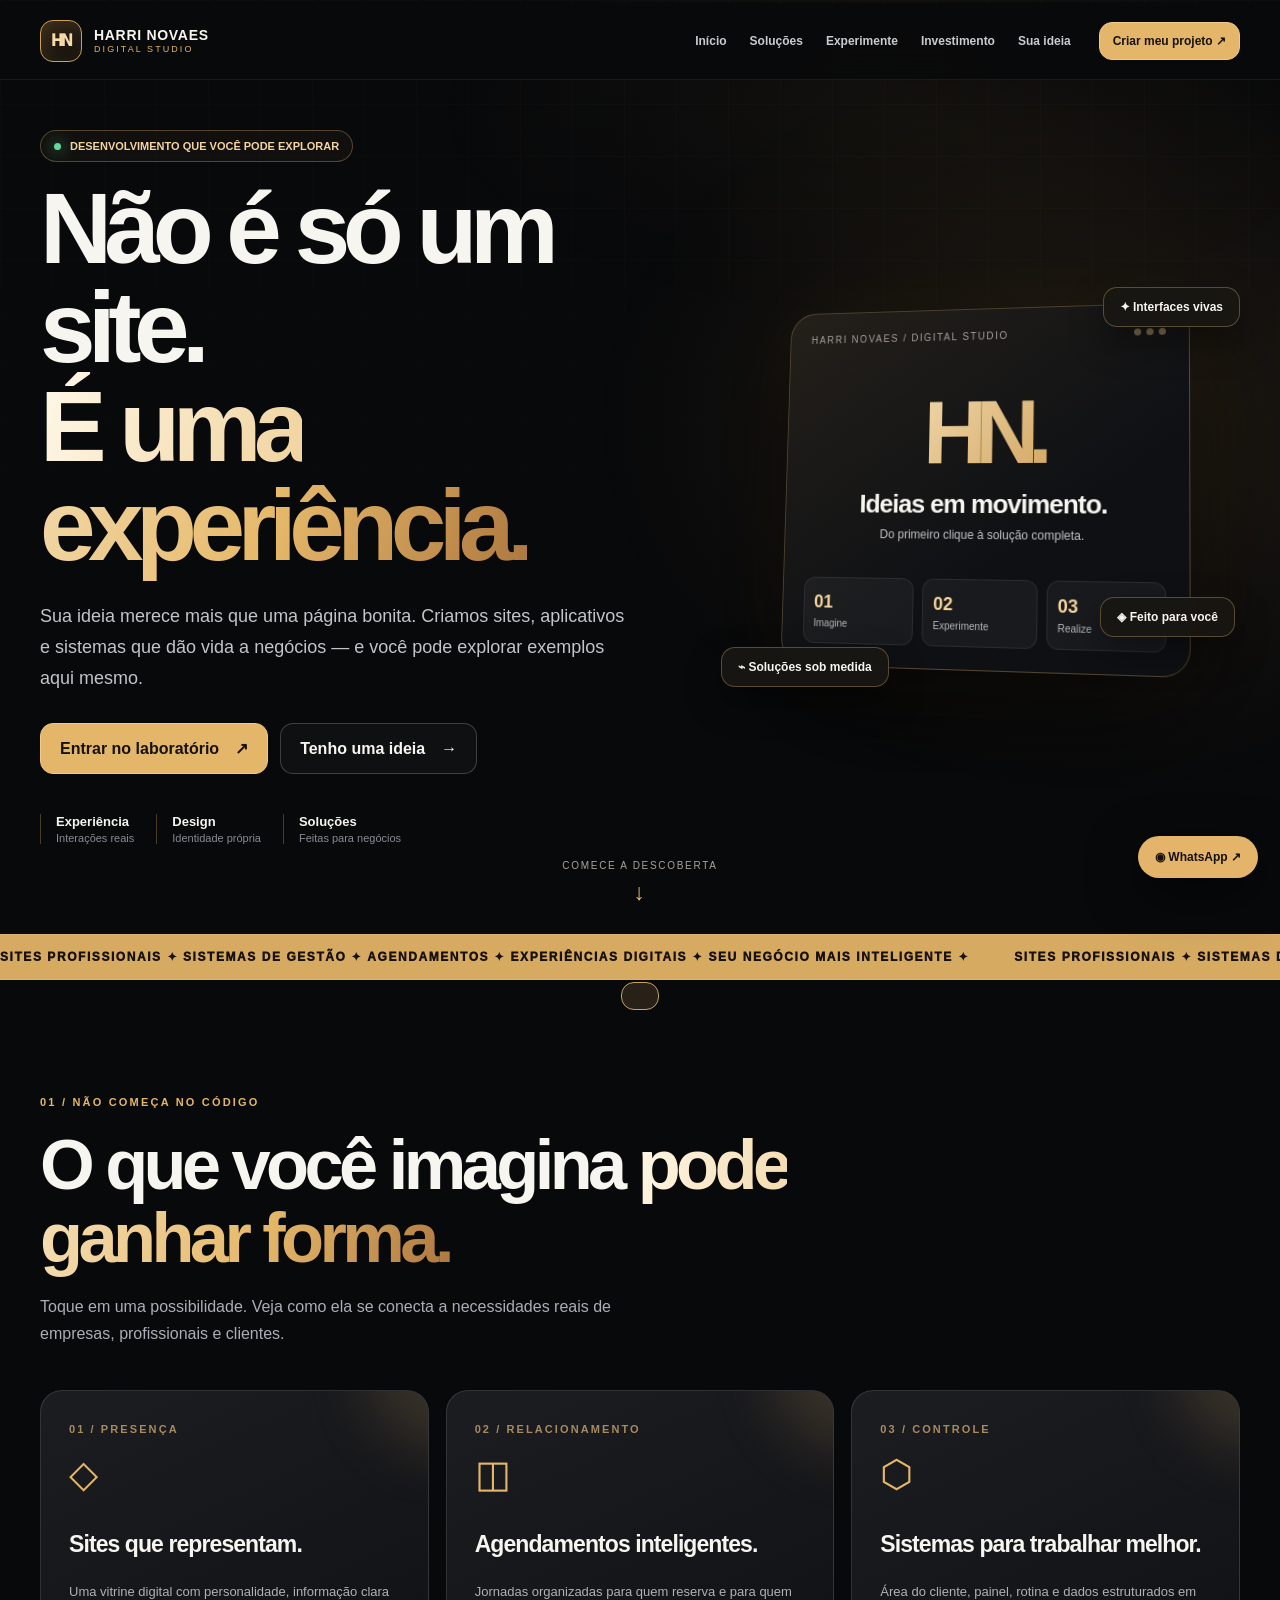
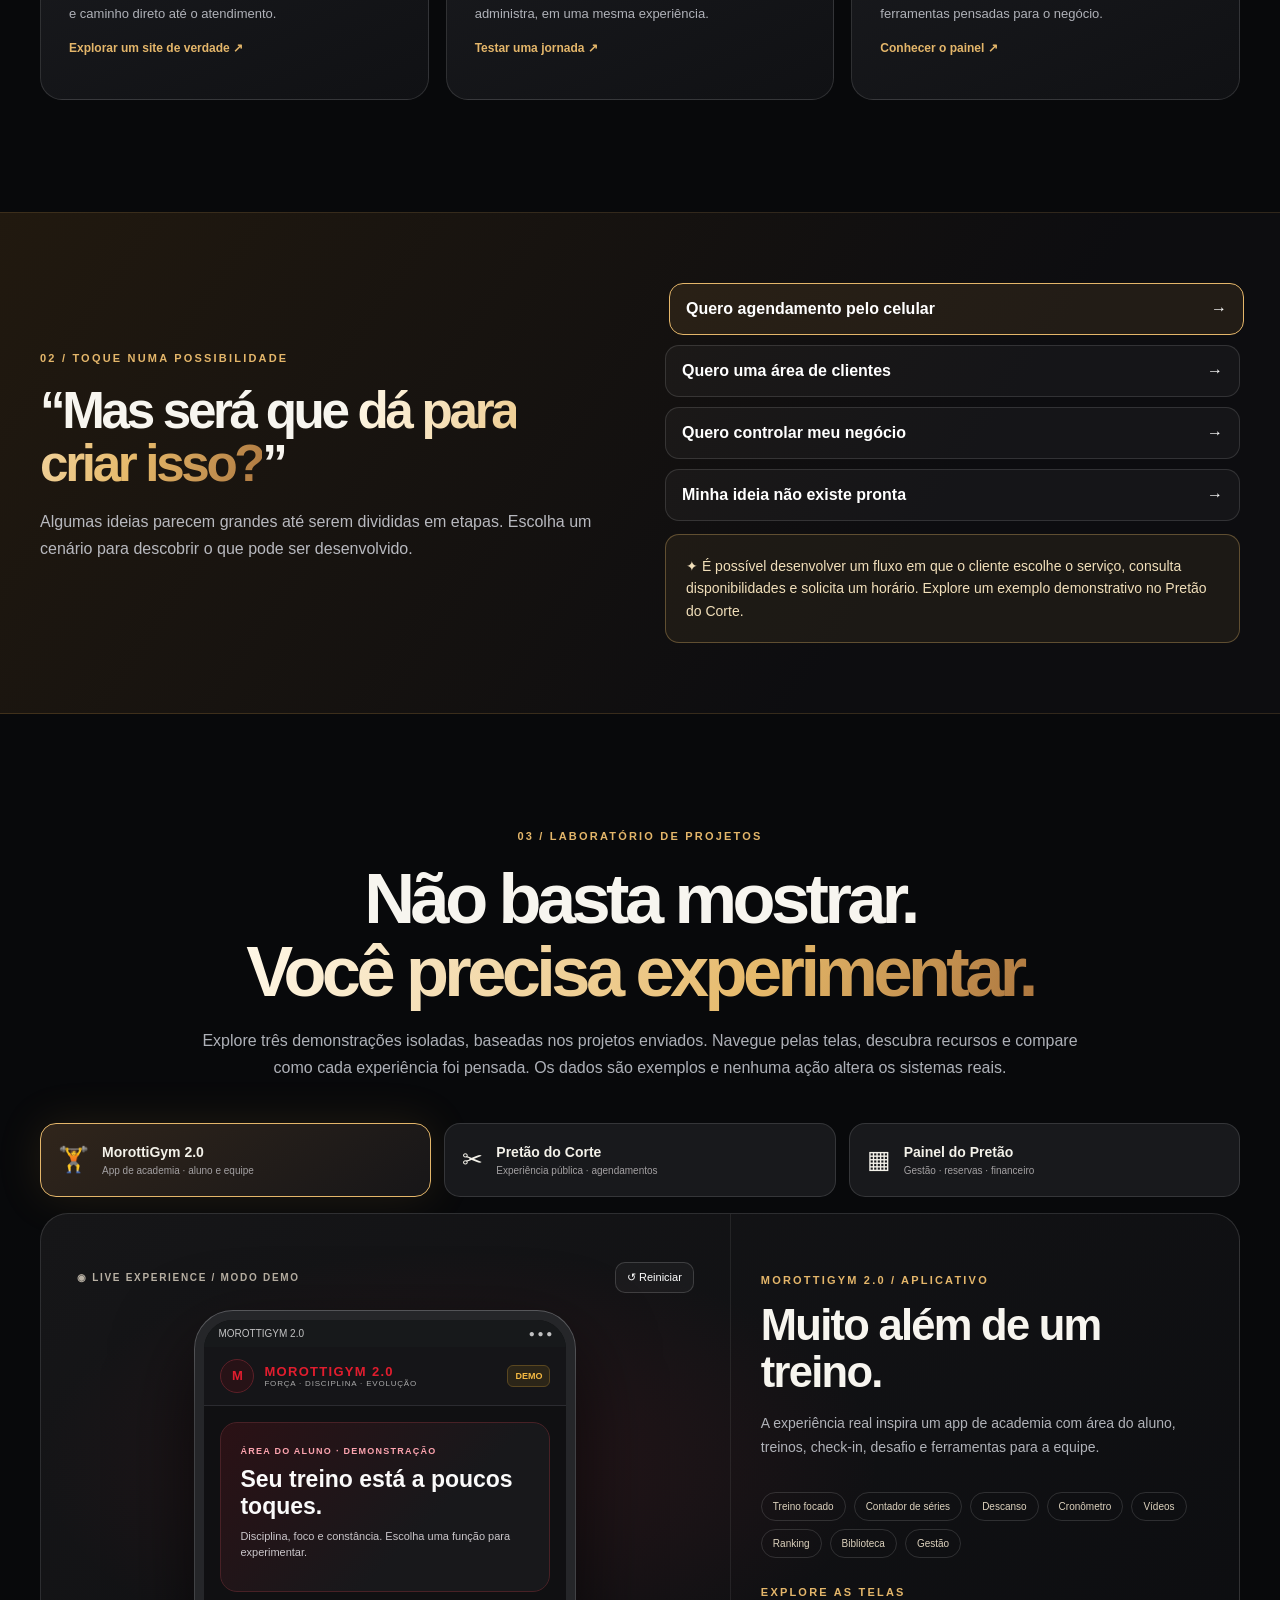
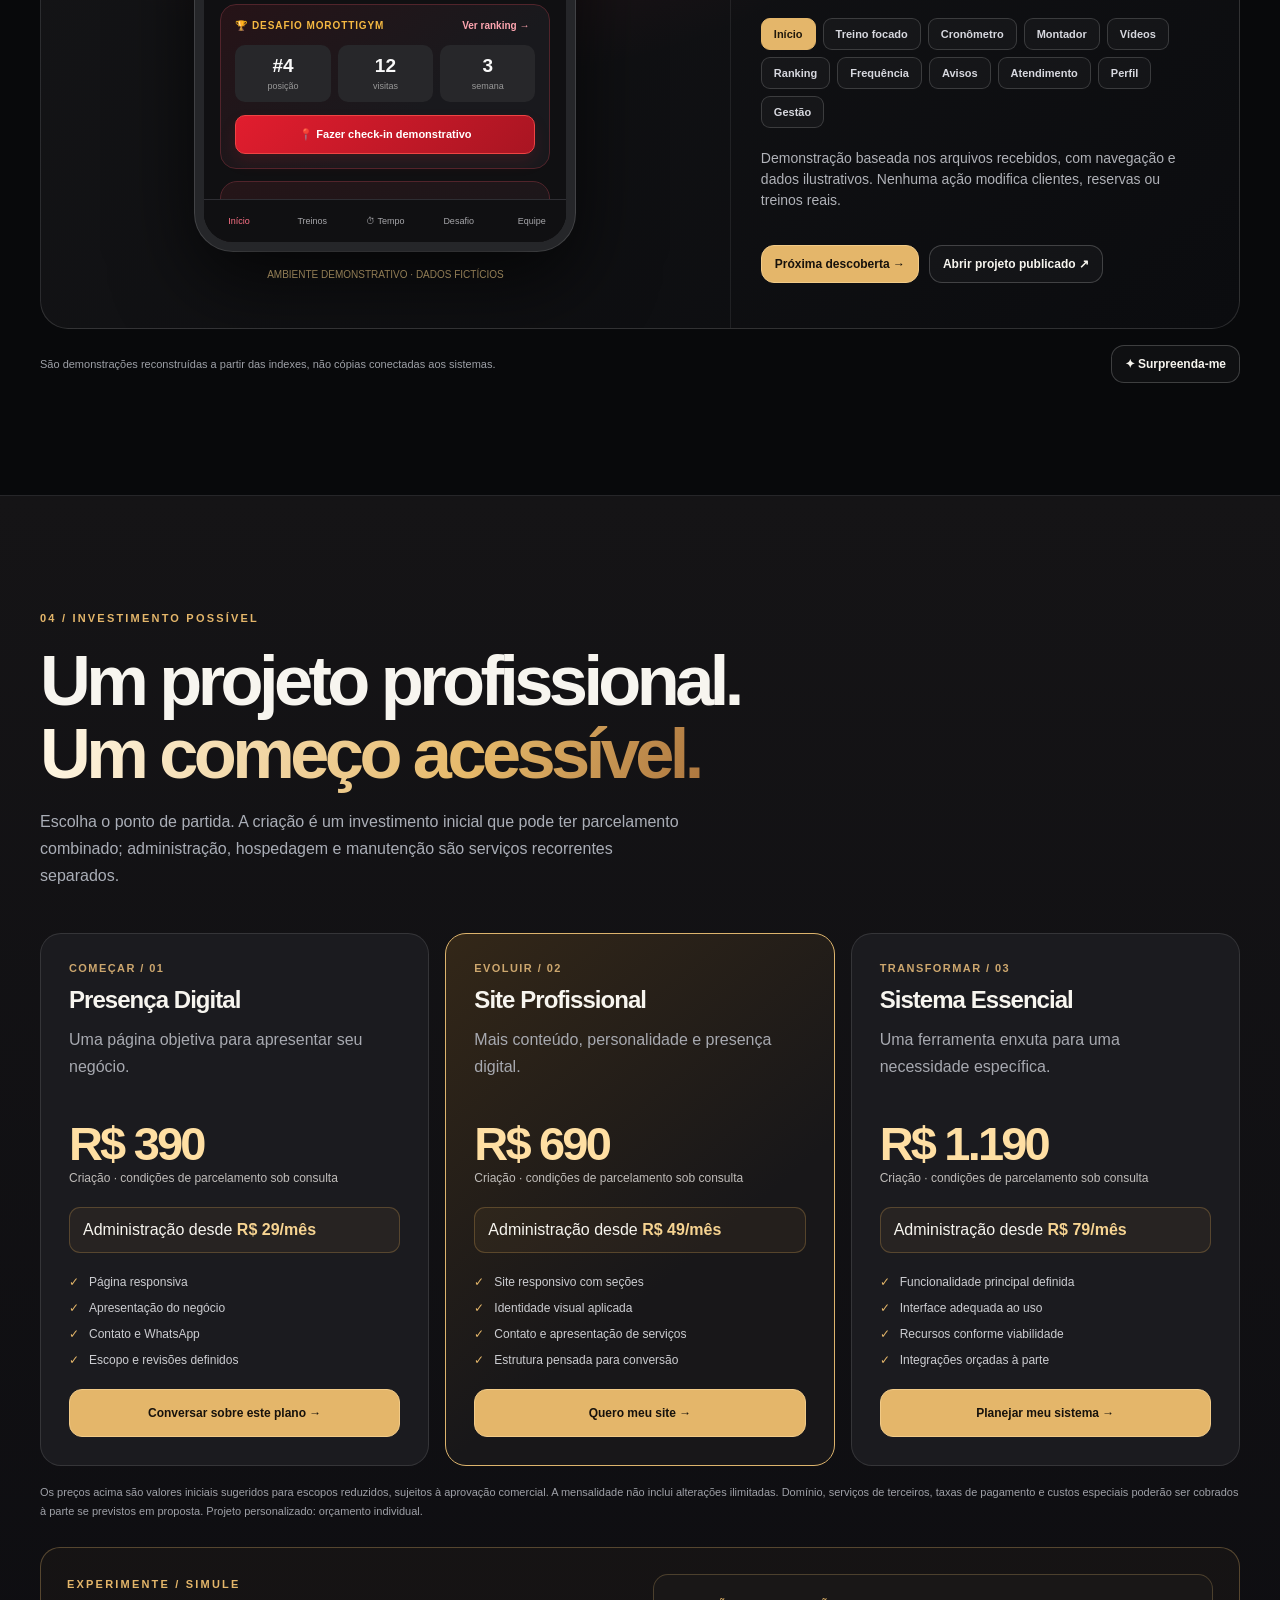
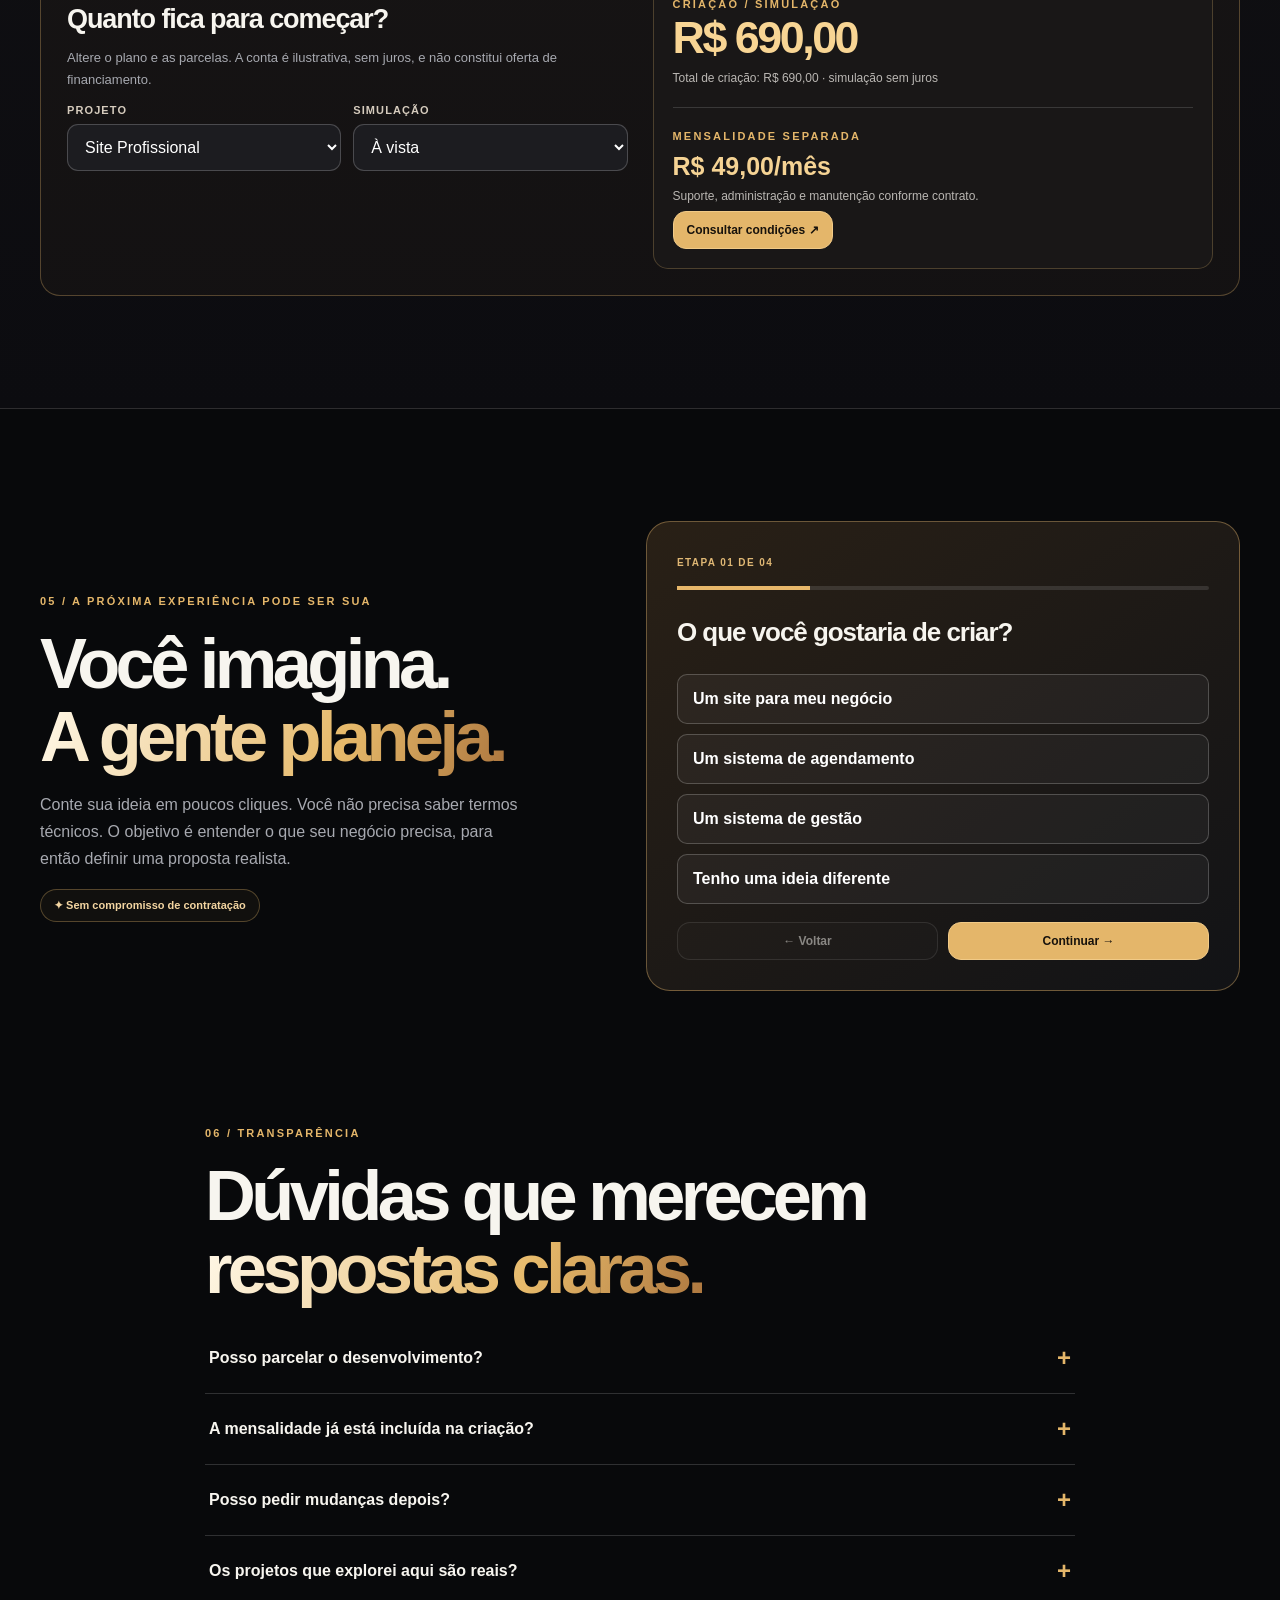
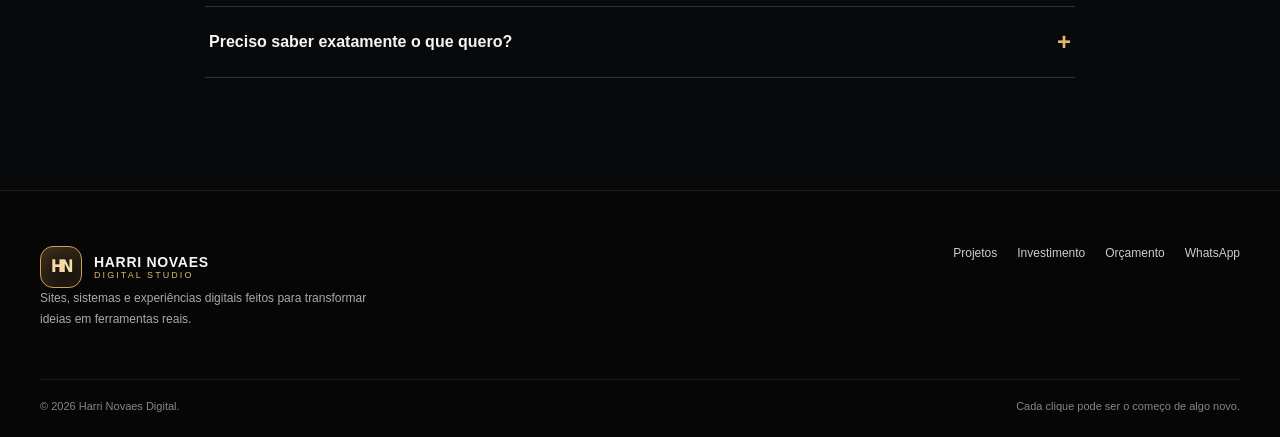
==== commit 9163ade6: "Update index.html" ====
--- a/index.html
+++ b/index.html
@@ -1,835 +1,191 @@
-<!DOCTYPE html>
-
+<!doctype html>
 <html lang="pt-BR">
 <head>
-<meta charset="utf-8"/>
-<meta content="width=device-width, initial-scale=1.0" name="viewport"/>
-<meta content="#070809" name="theme-color"/>
-<title>
-    Harri Novaes Digital | Sites, Sistemas e Soluções Digitais
-  </title>
-<meta content="Sites profissionais, sistemas de gestão, agendamentos e soluções digitais personalizadas para negócios." name="description"/>
-<link href="style.css" rel="stylesheet"/>
+<meta charset="utf-8"><meta name="viewport" content="width=device-width,initial-scale=1"><meta name="theme-color" content="#08090b">
+<meta name="description" content="Harri Novaes Digital — Sites, aplicativos e sistemas personalizados. Explore demonstrações interativas e descubra o potencial da sua ideia.">
+<title>Harri Novaes Digital — Ideias que você pode experimentar</title>
 <style>
+:root{color-scheme:dark;--bg:#08090b;--card:#141518;--card2:#1a1b20;--line:#ffffff20;--muted:#a7a9b0;--text:#f7f5ef;--gold:#e4b66a;--gold2:#fff0c5;--ease:cubic-bezier(.2,.8,.2,1)}
+*{box-sizing:border-box}html{scroll-behavior:smooth;scroll-padding-top:85px}body{margin:0;background:var(--bg);color:var(--text);font-family:Inter,"Segoe UI",Arial,sans-serif;overflow-x:hidden}a{color:inherit;text-decoration:none}button,input,select,textarea{font:inherit}button{cursor:pointer}button:disabled{cursor:not-allowed;opacity:.5}::selection{background:var(--gold);color:#14100a}:focus-visible{outline:2px solid #ffdc94;outline-offset:4px}
+#progress{position:fixed;top:0;left:0;width:0;height:3px;background:linear-gradient(90deg,#aa672a,#ffedac);z-index:200;box-shadow:0 0 16px #efc27888}.bgfx{position:fixed;inset:0;pointer-events:none;z-index:-1;background:radial-gradient(ellipse 40% 26% at var(--px,70%) var(--py,12%),#b78c3c12,transparent 90%),linear-gradient(#ffffff04 1px,transparent 1px),linear-gradient(90deg,#ffffff04 1px,transparent 1px);background-size:auto,52px 52px,52px 52px;mask-image:linear-gradient(black,transparent 85%)}.wrap{width:min(1200px,calc(100% - 48px));margin:auto}.muted{color:var(--muted)}.eyebrow{font-size:11px;font-weight:850;letter-spacing:.2em;text-transform:uppercase;color:var(--gold)}.grad{background:linear-gradient(110deg,#fff8e8,#e6b96a 65%,#ad773f);color:transparent;background-clip:text}h1,h2,h3,p{margin-top:0}h1{font-size:clamp(46px,7.8vw,111px);line-height:.99;letter-spacing:-.075em;margin:18px 0 26px}h2{font-size:clamp(36px,5.5vw,74px);line-height:1.04;letter-spacing:-.065em;margin:18px 0}h3{letter-spacing:-.04em}p{line-height:1.7}.btn{display:inline-flex;align-items:center;justify-content:center;gap:16px;background:var(--gold);color:#17120c;border:1px solid #f1ca87;border-radius:13px;padding:15px 19px;font-weight:850;transition:transform .25s,box-shadow .25s,background .25s;min-height:48px}.btn:hover{transform:translateY(-3px);box-shadow:0 12px 37px #e9b56c35}.btn.ghost{background:#ffffff08;border-color:#ffffff32;color:var(--text)}.btn.ghost:hover{background:#ffffff14}.btn.tiny{min-height:38px;padding:9px 13px;font-size:12px}.pill{display:inline-flex;gap:9px;align-items:center;padding:9px 13px;border:1px solid #e4b66a52;border-radius:100px;background:#e4b66a0b;font-size:11px;color:#f3d5a1;font-weight:700}.dot{width:7px;height:7px;border-radius:100%;background:#66d89d;box-shadow:0 0 15px #66d89d}
+header{position:fixed;top:3px;left:0;right:0;z-index:100;background:#090a0bdc;backdrop-filter:blur(20px);border-bottom:1px solid #ffffff12}.headerrow{min-height:76px;display:flex;align-items:center;gap:28px}.brand{display:flex;align-items:center;gap:12px;min-width:0}.mark{height:42px;width:42px;border:1px solid #cda058;border-radius:13px;display:grid;place-items:center;font-weight:950;color:#f6dba9;background:linear-gradient(145deg,#362818,#0d0c0b);box-shadow:inset 0 0 18px #d5a4541c;letter-spacing:-.11em}.brandname{display:flex;flex-direction:column;line-height:1.2}.brandname strong{font-size:14px;letter-spacing:.05em}.brandname small{font-size:9px;letter-spacing:.23em;color:var(--gold)}nav{display:flex;align-items:center;gap:23px;margin-left:auto}nav a{font-size:12px;font-weight:750;color:#cacbd0;transition:color .2s}nav a:hover{color:var(--gold)}.headercta{font-size:12px;padding:12px 16px}.hamb{display:none;background:none;border:1px solid #ffffff30;color:white;border-radius:10px;padding:10px 13px}
+.hero{position:relative;min-height:100svh;display:grid;align-items:center;padding:130px 0 90px;isolation:isolate}.hero:before{content:"";position:absolute;inset:0;z-index:-1;background:radial-gradient(ellipse 55% 57% at 85% 45%,#bf8b4023,transparent 70%)}.hero-grid{display:grid;grid-template-columns:1.07fr .93fr;gap:7%;align-items:center}.hero p{font-size:clamp(15px,1.6vw,18px);max-width:600px;color:#c4c4c8}.hero-actions{display:flex;gap:12px;flex-wrap:wrap;margin:30px 0 40px}.hero-proof{display:flex;flex-wrap:wrap;gap:22px}.hero-proof span{display:flex;flex-direction:column;gap:3px;border-left:1px solid #cba05955;padding-left:15px}.hero-proof strong{font-size:13px}.hero-proof small{font-size:11px;color:#888b94}.hero-art{position:relative;min-height:500px;display:grid;place-items:center;perspective:1000px}.art-panel{width:min(410px,95%);background:linear-gradient(145deg,#24201a,#0e1014 65%);border:1px solid #d5ae6a4c;border-radius:27px;padding:22px;box-shadow:0 40px 120px #000b,0 0 90px #e3a95313;transform:rotateY(-10deg) rotateX(5deg);animation:float 7s ease-in-out infinite}.art-top{display:flex;justify-content:space-between;align-items:center;font-size:10px;letter-spacing:.16em;color:#a8a0a0}.art-dots{display:flex;gap:5px}.art-dots i{width:7px;height:7px;border-radius:50%;background:#7b6b54}.art-center{margin:48px 0 34px;text-align:center}.art-center .big{font-size:90px;font-weight:900;line-height:1;letter-spacing:-.13em;background:linear-gradient(130deg,#fff2d1,#c48d3d);color:transparent;background-clip:text}.art-center h3{margin:12px 0 5px;font-size:26px}.art-center p{font-size:12px;margin:0}.art-bars{display:grid;grid-template-columns:repeat(3,1fr);gap:9px}.art-bars div{background:#ffffff0b;border:1px solid #ffffff14;border-radius:12px;padding:14px 10px;font-size:10px;color:#b8b8ba}.art-bars b{display:block;font-size:18px;color:#f4d59b;margin-bottom:5px}.float-label{position:absolute;padding:12px 16px;border:1px solid #dfb77855;border-radius:14px;background:#191713ef;backdrop-filter:blur(10px);font-size:12px;font-weight:800;box-shadow:0 15px 35px #0006;animation:float 5s ease-in-out infinite}.float-label.a{top:10%;right:0}.float-label.b{bottom:10%;left:0;animation-delay:-2s}.float-label.c{right:1%;bottom:20%;animation-delay:-1s}@keyframes float{50%{transform:translateY(-13px) rotateY(-7deg) rotateX(3deg)}}.art-panel:hover{animation-play-state:paused}.scrollhint{position:absolute;bottom:28px;left:50%;transform:translateX(-50%);font-size:10px;letter-spacing:.17em;color:#aba39a;text-transform:uppercase}.scrollhint:after{content:"↓";display:block;text-align:center;font-size:23px;margin-top:8px;color:var(--gold)}
+.marquee{border-top:1px solid #ffffff19;border-bottom:1px solid #ffffff19;background:#d7aa62;color:#17110c;overflow:hidden}.marquee-track{display:flex;gap:45px;white-space:nowrap;padding:15px 0;font-size:12px;font-weight:950;letter-spacing:.13em;animation:marquee 28s linear infinite;width:max-content}.marquee-track b{font-weight:950}@keyframes marquee{to{transform:translateX(-50%)}}
+section.block{padding:112px 0}.sectionhead{max-width:850px;margin-bottom:43px}.sectionhead p{max-width:650px;color:#aaaeb7}.mini-index{font-size:11px;font-weight:900;color:#a78b60;letter-spacing:.19em}.cards3{display:grid;grid-template-columns:repeat(3,1fr);gap:17px}.service{min-height:310px;padding:28px;border:1px solid var(--line);border-radius:22px;background:linear-gradient(155deg,#1c1d21,#101114);position:relative;overflow:hidden;transition:transform .25s,border-color .25s}.service:hover{transform:translateY(-9px);border-color:#c89e5d}.service .icon{font-size:38px;margin:15px 0 35px;color:var(--gold)}.service h3{font-size:23px}.service p{color:#afb1b8;font-size:13px}.service button{border:0;background:none;color:var(--gold);padding:0;font-size:12px;font-weight:850;text-align:left}.service:after{content:"";position:absolute;width:160px;height:160px;right:-100px;top:-100px;border-radius:50%;background:#e4b66a29;filter:blur(30px);transition:.3s}.service:hover:after{right:-40px;top:-40px}
+.idea-line{padding:70px 0;background:linear-gradient(125deg,#21190f,#0d0d10 70%);border-block:1px solid #b88d4a34}.idea-grid{display:grid;grid-template-columns:1fr 1fr;align-items:center;gap:50px}.idea-grid h2{font-size:clamp(32px,4vw,57px)}.idea-grid p{color:#b8b9bf}.idea-options{display:grid;gap:10px}.idea-option{background:#ffffff09;border:1px solid #ffffff20;border-radius:14px;padding:16px;display:flex;justify-content:space-between;align-items:center;gap:15px;text-align:left;color:white;font-weight:800;transition:.25s}.idea-option:hover,.idea-option.on{border-color:var(--gold);background:#b88a4120;transform:translateX(4px)}.idea-answer{margin-top:13px;min-height:105px;padding:20px;background:#e4b66a12;border:1px solid #e4b66a55;border-radius:14px;color:#f1dfba;line-height:1.6;font-size:14px}
+/* PROJECT STUDIO */
+.studio-intro{text-align:center;max-width:900px;margin:0 auto 42px}.studio-intro p{color:#aeb1b8}.studio-tabs{display:grid;grid-template-columns:repeat(3,1fr);gap:13px;margin-bottom:16px}.studio-tab{background:#18191c;border:1px solid #ffffff20;border-radius:16px;padding:20px 17px;color:#f3f1e9;text-align:left;transition:.28s;display:flex;align-items:center;gap:13px}.studio-tab:hover{transform:translateY(-4px);border-color:#dab47777}.studio-tab[aria-selected=true]{background:linear-gradient(145deg,#30251b,#171618);border-color:#e4b66a;box-shadow:0 0 45px #d89c4020}.studio-tab b{display:block;font-size:14px}.studio-tab small{display:block;margin-top:5px;color:#a3a0a2;font-size:10px}.studio-ico{font-size:25px}.stage{border:1px solid #ffffff21;border-radius:28px;background:linear-gradient(140deg,#161618,#0b0c0f);overflow:hidden;position:relative}.stage:before{content:"";position:absolute;inset:0;background:radial-gradient(ellipse 35% 30% at 35% 35%,var(--accent-glow,#d9ae5520),transparent);pointer-events:none}.stage-layout{position:relative;display:grid;grid-template-columns:1.15fr .85fr;gap:0;min-height:670px}.stage-preview{padding:36px;min-width:0;display:flex;flex-direction:column;align-items:center;justify-content:center;gap:18px}.stage-toolbar{width:100%;display:flex;align-items:center;justify-content:space-between;gap:12px}.stage-toolbar span{font-size:10px;color:#b9b1a4;letter-spacing:.17em;font-weight:800}.stage-toolbar button{border:1px solid #ffffff28;background:#ffffff09;color:white;padding:8px 11px;border-radius:10px;font-size:11px}.stage-copy{padding:60px 40px 45px 30px;display:flex;flex-direction:column;justify-content:center;border-left:1px solid #ffffff13}.stage-copy h3{font-size:clamp(30px,3.4vw,51px);line-height:1.08;margin:16px 0}.stage-copy p{font-size:14px;color:#b0b2b8;max-width:420px}.featurechips{display:flex;gap:8px;flex-wrap:wrap;margin:18px 0 28px}.featurechips span{border:1px solid #ffffff22;border-radius:100px;padding:8px 11px;font-size:10px;color:#ddd2bd}.stage-note{font-size:11px;color:#979ba5;line-height:1.5}.stage-nav{display:flex;flex-wrap:wrap;gap:7px;margin:20px 0}.stage-nav button{border:1px solid #ffffff29;border-radius:9px;padding:9px 12px;background:#ffffff08;color:#d7d8df;font-size:11px;font-weight:800}.stage-nav button.on{background:var(--gold);color:#21190c;border-color:var(--gold)}.device{width:100%;max-width:380px;height:540px;border:9px solid #252629;border-radius:38px;background:#101113;overflow:hidden;box-shadow:0 30px 80px #000a,0 0 0 1px #626367;position:relative;transition:max-width .35s,border-radius .35s}.device.wide{max-width:740px;height:510px;border-radius:19px;border-width:6px}.devicebar{height:27px;background:#17191b;color:#c1c1c2;display:flex;align-items:center;justify-content:space-between;padding:0 14px;font-size:10px}.device.wide .devicebar{height:27px}.screen{height:calc(100% - 27px);overflow:auto;overscroll-behavior:contain;scrollbar-width:thin;scrollbar-color:#696969 #1c1c1c}.device.wide .screen{height:calc(100% - 27px)}.demo-notice{font-size:10px;color:#e9c888;text-align:center}.studio-footer{display:flex;justify-content:space-between;align-items:center;gap:18px;margin-top:16px;color:#9da0a7;font-size:11px;flex-wrap:wrap}
+/* GYM embedded styles */
+.gym{background:#111113;color:#f7f7fa;min-height:100%;font-size:13px}.gym-head{position:sticky;top:0;background:#18181b;padding:12px 16px;display:flex;align-items:center;gap:10px;border-bottom:1px solid #343438;z-index:2}.gym-logo{width:34px;height:34px;background:#3b1016;color:#f95b69;border:1px solid #73303b;display:grid;place-items:center;border-radius:50%;font-weight:900}.gym-head b{letter-spacing:.1em;color:#ff4455}.gym-head small{display:block;letter-spacing:.1em;font-size:8px;color:#aaa}.gym-body{padding:16px}.gym-hero{background:linear-gradient(135deg,#37141b,#1b1b20);border:1px solid #5b252e;border-radius:17px;padding:19px;margin-bottom:12px}.gym-hero small{color:#ff9ea8;font-size:9px;letter-spacing:.14em;font-weight:900}.gym-hero h4{font-size:23px;margin:9px 0}.gym-hero p{font-size:11px;line-height:1.45;color:#cac6ca}.gym-challenge{background:#24171c;border:1px solid #72313b;padding:14px;border-radius:16px;margin:10px 0}.gym-row{display:flex;justify-content:space-between;align-items:center;gap:12px}.gym-k{color:#f5b942;font-weight:900;font-size:10px;letter-spacing:.09em}.gym-stats{display:grid;grid-template-columns:repeat(3,1fr);gap:7px;margin:13px 0}.gym-stat{background:#29282d;border-radius:10px;padding:10px 5px;text-align:center}.gym-stat b{display:block;font-size:19px}.gym-stat small{color:#999;font-size:9px}.gym-btn{background:#df2238;color:#fff;border:0;border-radius:10px;padding:12px;width:100%;font-weight:900;font-size:11px}.gym-btn.alt{background:#382024;border:1px solid #9a3944}.gym-quick{display:grid;grid-template-columns:repeat(2,1fr);gap:9px}.gym-tile{padding:14px;background:#242429;border:1px solid #3b3b41;border-radius:12px;text-align:left;color:#fff;min-height:78px;font-size:12px;font-weight:850}.gym-tile small{display:block;color:#9c9ca4;margin-top:7px;font-size:9px}.gym-list{background:#232328;padding:14px;margin:8px 0;border-radius:13px;border:1px solid #36363c}.gym-list b{display:block;margin-bottom:5px}.gym-list small{color:#a9a9b0;font-size:10px}.gym-heading{color:#f26774;font-size:10px;font-weight:900;letter-spacing:.14em}.gym-tabs{display:flex;gap:6px;margin:12px 0}.gym-tabs button{flex:1;background:#29292e;border:1px solid #3f3f47;color:#e3e3e4;border-radius:9px;padding:9px 5px;font-size:10px}.gym-tabs button.on{background:#7d1d2e;border-color:#cb334b}.gym-search{width:100%;padding:12px;background:#28282d;border:1px solid #44444b;border-radius:10px;color:#fff;margin:10px 0}.gym-bottom{display:flex;justify-content:space-around;background:#18181b;padding:11px 0;position:sticky;bottom:0;border-top:1px solid #3b3b3e}.gym-bottom button{font-size:10px;color:#a6a6aa;border:0;background:none}.gym-bottom button.on{color:#fb6e80}
+/* SHOP embedded styles */
+.shop{background:#0b0b0b;color:#fff7e8;min-height:100%;font-size:12px}.shop-head{padding:17px;background:#0e0d0c;border-bottom:1px solid #5b452f;display:flex;justify-content:space-between;align-items:center;gap:10px}.shop-logo{font-weight:950;letter-spacing:.08em;color:#f2c46e}.shop-head button{background:#eeb75e;border:0;border-radius:8px;color:#15100a;padding:9px;font-size:10px;font-weight:900}.shop-body{padding:18px}.shop-hero{padding:28px 16px;background:radial-gradient(circle at 80% 0,#4b2b13,#17120e 55%,#0a0a0a);border:1px solid #5b4125;border-radius:17px;margin-bottom:15px}.shop-hero small{color:#dba34b;letter-spacing:.13em;font-size:9px;font-weight:800}.shop-hero h4{font-size:36px;line-height:1.05;margin:18px 0}.shop-hero em{color:#f6cc80;font-style:normal}.shop-hero p{color:#b6ada3;font-size:11px}.shop-btn{background:linear-gradient(90deg,#ffe19e,#d59635);border:0;color:#1b1308;padding:11px 13px;border-radius:9px;font-weight:900;font-size:10px}.shop-btn.secondary{background:#33291e;color:#f8d295;border:1px solid #705334}.shop-panel{border:1px solid #514333;background:#1a1714;border-radius:13px;padding:15px;margin:9px 0}.shop-panel b{font-size:14px}.shop-panel p{font-size:10px;color:#c2b5a5;margin:7px 0}.shop-h{color:#e4b468;font-size:10px;font-weight:900;letter-spacing:.14em;margin:16px 0 9px}.shop-steps{display:flex;gap:6px;flex-wrap:wrap;margin:12px 0}.shop-steps span{font-size:9px;padding:7px;background:#26211c;border:1px solid #5b4834;border-radius:7px}.shop-steps span.on{background:#e1af5b;color:#201709}.shop-options{display:grid;grid-template-columns:repeat(2,1fr);gap:8px}.shop-options button{padding:13px 9px;border-radius:10px;background:#27221e;border:1px solid #594532;color:white;font-size:10px}.shop-options button.on{background:#61411f;border-color:#f6c778}.shop-input{width:100%;padding:11px;background:#28231f;border:1px solid #5a4836;color:white;border-radius:8px;margin:7px 0}.shop-mini-nav{display:flex;justify-content:space-around;background:#16120e;border-top:1px solid #6b4b2a;padding:13px 5px;position:sticky;bottom:0}.shop-mini-nav button{background:none;border:0;color:#e0c299;font-size:10px}.shop-grid{display:grid;grid-template-columns:repeat(2,1fr);gap:8px}.product-demo{background:#211b16;border:1px solid #59432c;border-radius:12px;overflow:hidden}.product-demo .pic{height:75px;background:linear-gradient(135deg,#4a3825,#16110d);display:grid;place-items:center;font-size:31px}.product-demo .descr{padding:10px;font-size:11px}.product-demo small{display:block;color:#b5a89b;font-size:9px}
+/* ADMIN embedded styles */
+.adm{--am:#543b29;--ab:#f6f0e8;--al:#e4d8c9;color:#2e241b;background:#faf7f2;display:flex;min-height:100%;font-size:12px}.adm-side{background:#291e17;color:#fff7eb;width:150px;flex-shrink:0;padding:15px 9px}.adm-side b{color:#d8ad73;font-size:13px}.adm-side small{display:block;color:#c0ac98;font-size:9px;margin:8px 0 19px}.adm-side button{display:block;width:100%;padding:10px 7px;margin:4px 0;background:transparent;border:0;border-radius:7px;text-align:left;color:#decfc0;font-size:10px}.adm-side button.on{background:#7d5738;color:white}.adm-main{flex:1;padding:20px;min-width:0}.adm-main .ak{font-size:9px;letter-spacing:.15em;font-weight:900;color:#a27b55}.adm-main h4{font-size:22px;margin:7px 0 17px}.adm-stats{display:grid;grid-template-columns:repeat(3,1fr);gap:8px}.adm-stat{background:white;border:1px solid #e3d8ce;border-radius:10px;padding:12px 7px}.adm-stat small{display:block;color:#8b7d6e;font-size:9px}.adm-stat b{font-size:18px;color:#503a29}.adm-panel{padding:14px;background:#fff;border:1px solid #e5d8cd;border-radius:12px;margin-top:11px}.adm-panel h5{font-size:12px;margin:0 0 10px}.adm-row{display:flex;justify-content:space-between;gap:8px;border-top:1px solid #f0e8e0;padding:11px 0;font-size:10px}.adm-row small{display:block;color:#908276}.adm-tag{color:#684c31;background:#f5ebdf;border-radius:100px;padding:5px 7px;font-size:9px}.adm-bars{height:92px;display:flex;align-items:end;gap:7px;padding-top:10px}.adm-bars i{flex:1;border-radius:5px 5px 0 0;background:linear-gradient(#b78a59,#4a3220)}.adm-action{color:#fff;background:#573d2b;border:0;padding:9px 12px;border-radius:8px;margin-top:12px;font-size:10px}.adm-mobilemenu{display:none}
+/* PRICING */
+.pricing{background:linear-gradient(#151416,#0c0c10);border-block:1px solid #ffffff1b}.plans{display:grid;grid-template-columns:repeat(3,1fr);gap:16px}.plan{padding:28px;background:#1b1b1f;border:1px solid #ffffff1d;border-radius:21px;display:flex;flex-direction:column;min-height:460px;transition:.25s}.plan:hover{transform:translateY(-6px);border-color:#c99f64}.plan.featured{border-color:#ddb46d;background:linear-gradient(140deg,#332718,#181719 62%)}.plan small{font-size:11px;color:#cda76e;letter-spacing:.13em;font-weight:850}.plan h3{font-size:24px;margin:12px 0}.plan .price{font-size:47px;font-weight:900;letter-spacing:-.06em;color:#ffdfa3;margin:20px 0 0}.plan .install{font-size:12px;color:#c0bdba}.plan .recurring{padding:13px;border:1px solid #b98d4b55;background:#d4a15110;border-radius:11px;margin:22px 0}.plan .recurring b{color:#f6d391}.plan ul{list-style:none;padding:0;margin:0 0 22px;display:grid;gap:12px;flex:1}.plan li{font-size:12px;color:#cccdd1}.plan li:before{content:"✓";color:var(--gold);margin-right:10px}.plan .btn{width:100%;font-size:12px}.fine{font-size:11px;color:#9ea0a7;line-height:1.7}.calculator{margin-top:27px;border:1px solid #e1b56d50;border-radius:20px;padding:26px;display:grid;grid-template-columns:1fr 1fr;gap:25px;background:#e4b66a08}.calculator label,.brief label{display:block;color:#d5cbbd;font-size:11px;letter-spacing:.1em;font-weight:850;margin-bottom:8px;text-transform:uppercase}select,input,textarea{color:#fff;background:#1c1c20;border:1px solid #ffffff34;border-radius:11px;padding:13px;width:100%;outline:none}select:focus,input:focus,textarea:focus{border-color:var(--gold)}.calc-row{display:grid;grid-template-columns:1fr 1fr;gap:12px}.result{border-radius:15px;padding:19px;background:#191717;border:1px solid #d5ae6945}.result .big{font-size:clamp(28px,3.5vw,48px);font-weight:900;color:#f8d594;letter-spacing:-.055em}.result p{margin:5px 0;font-size:12px;color:#bab7b3}
+/* BRIEF */
+.brief-wrap{display:grid;grid-template-columns:.9fr 1.1fr;gap:10%;align-items:center}.briefpanel{padding:30px;background:linear-gradient(145deg,#292016,#121316);border:1px solid #d3a86670;border-radius:24px}.briefpanel h3{font-size:26px}.brief-step{font-size:10px;color:#dfb774;letter-spacing:.14em;font-weight:900}.brief-progress{height:4px;background:#ffffff1d;margin:16px 0 27px;border-radius:5px}.brief-progress i{display:block;height:100%;width:25%;background:#e7b76a;transition:width .3s}.brief-options{display:grid;gap:10px;margin:18px 0}.brief-options button{padding:15px;border:1px solid #ffffff35;border-radius:10px;background:#ffffff0b;color:white;text-align:left;font-weight:750}.brief-options button:hover,.brief-options button.on{border-color:#f1c176;background:#b3833d30}.brief-controls{display:flex;justify-content:space-between;gap:10px;margin-top:18px}.brief-controls button{min-width:105px}.briefpanel textarea{min-height:110px;resize:vertical}.briefpanel .btn{width:100%}.faq{max-width:870px;margin:0 auto}.faq details{padding:21px 4px;border-bottom:1px solid #ffffff29}.faq summary{list-style:none;cursor:pointer;display:flex;justify-content:space-between;align-items:center;gap:15px;font-weight:800}.faq summary::-webkit-details-marker{display:none}.faq summary:after{content:"+";font-size:24px;color:var(--gold)}.faq details[open] summary:after{content:"−"}.faq details p{color:#aeb1b8;margin:14px 0 0;font-size:14px}footer{padding:55px 0 25px;background:#060607;border-top:1px solid #ffffff18}.footer-grid{display:flex;justify-content:space-between;gap:25px;flex-wrap:wrap}.footer-grid p{font-size:12px;color:#aaa;max-width:350px}.footer-links{display:flex;gap:20px;flex-wrap:wrap;font-size:12px;color:#ccc}.footer-bottom{border-top:1px solid #ffffff16;margin-top:38px;padding-top:20px;font-size:11px;color:#85868d;display:flex;justify-content:space-between;flex-wrap:wrap;gap:10px}.floatwa{position:fixed;bottom:22px;right:22px;background:#e3b469;color:#17110b;border-radius:100px;padding:14px 17px;z-index:90;font-size:12px;font-weight:900;box-shadow:0 15px 50px #0009}.toast{position:fixed;left:50%;bottom:20px;transform:translate(-50%,130px);background:#282118;border:1px solid #c9a265;color:#fff0d2;padding:13px 18px;border-radius:13px;font-size:12px;z-index:201;transition:.35s;max-width:min(500px,90vw);text-align:center;pointer-events:none}.toast.show{transform:translate(-50%,0)}.reveal{opacity:0;transform:translateY(28px);transition:opacity .8s var(--ease),transform .8s var(--ease)}.reveal.seen{opacity:1;transform:none}.overlay{position:fixed;inset:0;background:#000b;backdrop-filter:blur(12px);z-index:180;display:none;place-items:center;padding:20px}.overlay.open{display:grid}.modal{position:relative;width:min(610px,100%);background:#1c1a18;border:1px solid #c79d5d;border-radius:22px;padding:30px}.modal h3{font-size:28px}.modal p{color:#bbb;font-size:14px}.modal .close{position:absolute;right:14px;top:12px;background:#ffffff12;border:1px solid #ffffff24;color:white;border-radius:9px;padding:8px 11px}.command{width:100%;border-radius:12px;margin:5px 0;background:#29241f;color:#f5ddae;border:1px solid #8d704e;padding:12px;text-align:left}
+@media(max-width:1100px){nav{gap:13px}.stage-layout{grid-template-columns:1fr}.stage-copy{border-left:0;border-top:1px solid #ffffff19;padding:35px}.stage-preview{padding:20px}.device.wide{max-width:850px}.hero-grid{gap:3%}.plans{grid-template-columns:repeat(3,1fr)}}
+@media(max-width:780px){.wrap{width:min(100% - 32px,1200px)}nav{display:none;position:absolute;top:74px;left:0;right:0;background:#0b0b0e;border-bottom:1px solid #ffffff30;padding:20px;flex-direction:column;align-items:stretch;gap:20px}nav.open{display:flex}.hamb{display:block;margin-left:auto}.headercta{display:none}.hero{min-height:auto;padding:140px 0 95px}.hero-grid,.idea-grid,.brief-wrap,.calculator{grid-template-columns:1fr}.hero-art{min-height:390px}.art-panel{width:85%;transform:none;animation:none}.float-label{font-size:10px}.cards3,.plans{grid-template-columns:1fr}.studio-tabs{grid-template-columns:1fr}.studio-tab{padding:14px}.stage-layout{min-height:0}.stage-preview{padding:13px}.stage-copy{padding:27px 20px}.device{height:510px}.device.wide{height:455px;border-radius:12px}.adm-side{width:105px}.adm-side b{font-size:10px}.adm-side button{font-size:9px}.adm-main{padding:10px}.adm-stats{grid-template-columns:repeat(2,1fr)}.adm-stat b{font-size:14px}.hero-proof{gap:13px}.hero-proof span{max-width:30%}.btn{padding:13px 15px}section.block{padding:76px 0}.calculator{gap:18px}.floatwa{bottom:10px;right:10px}}
+@media(max-width:390px){.device{height:480px;border-width:6px;border-radius:23px}.device.wide{height:410px}.adm-side{width:87px;padding:9px 4px}.adm-side button{font-size:8px}.adm-main{padding:8px}.adm-panel{padding:9px}.shop-body,.gym-body{padding:10px}.hero-art{min-height:310px}.art-center .big{font-size:68px}}
+@media(prefers-reduced-motion:reduce){*,*:before,*:after{scroll-behavior:auto!important;animation:none!important;transition:none!important}.reveal{opacity:1;transform:none}}
 
-/* HND 3.0 — MELHORIAS INTEGRADAS, SEM ALTERAR style.css */
-:root {--hnd-glow:rgba(216,167,94,.12)}
-body::after{content:"";position:fixed;top:0;left:0;width:var(--hnd-progress,0%);height:3px;background:linear-gradient(90deg,#b77b36,#f4dca4);z-index:100002;pointer-events:none;box-shadow:0 0 16px #d8a75e99}
-a:focus-visible,button:focus-visible,summary:focus-visible{outline:2px solid #f2ce8a;outline-offset:5px}
-.hero h1{letter-spacing:-.06em;line-height:1.08}.hero-description{max-width:580px}
-.hnd-pricing{position:relative;overflow:hidden}.hnd-pricing::before{content:"";position:absolute;right:-10%;top:5%;height:500px;width:500px;background:radial-gradient(circle,rgba(216,167,94,.11),transparent 68%);pointer-events:none}
-.hnd-price-head{display:flex;justify-content:space-between;align-items:center;gap:25px;border:1px solid rgba(216,167,94,.24);background:linear-gradient(125deg,rgba(216,167,94,.10),rgba(216,167,94,.015));border-radius:22px;padding:26px 32px;margin:32px 0 28px}
-.hnd-price-head>div{display:grid;gap:4px}.hnd-kicker{font-size:11px;letter-spacing:.2em;color:#f2ce8a;font-weight:750}.hnd-price-head strong{font-size:clamp(29px,3.4vw,45px);line-height:1.2;letter-spacing:-.04em}.hnd-price-head small{font-size:13px;color:#aeb0b4}.hnd-text-link{white-space:nowrap;color:#f2ce8a;font-weight:700}.hnd-text-link span{margin-left:10px}
-.hnd-plan-grid{display:grid;grid-template-columns:repeat(4,minmax(0,1fr));gap:16px;align-items:stretch}.hnd-plan{position:relative;display:flex;flex-direction:column;min-width:0;gap:13px;padding:29px 22px;border:1px solid rgba(255,255,255,.1);background:linear-gradient(150deg,rgba(27,29,32,.93),rgba(10,11,13,.97));border-radius:24px;transition:border-color .3s ease,box-shadow .3s ease,transform .3s ease;overflow:hidden}.hnd-plan:hover{transform:translateY(-8px);border-color:rgba(216,167,94,.55);box-shadow:0 22px 65px #0008,0 0 0 1px #d8a75e1c}.hnd-featured{border-color:rgba(216,167,94,.55);background:linear-gradient(145deg,rgba(59,43,23,.75),#111113 60%)}.hnd-plan-index{font-size:10px;font-weight:800;letter-spacing:.17em;color:#d8a75e}.hnd-plan h3{font-size:24px;line-height:1.16;letter-spacing:-.035em}.hnd-plan>p:not(.hnd-exclusion){font-size:13px;color:#a9acb3;min-height:84px}.hnd-price{display:flex;flex-direction:column;gap:0;border-top:1px solid #ffffff18;border-bottom:1px solid #ffffff18;padding:16px 0}.hnd-price small{color:#b2b2b2;font-size:11px}.hnd-price strong{font-size:36px;letter-spacing:-.06em;color:#f5dfb6;line-height:1.25}.hnd-price span{font-size:11px;color:#999ea5}.hnd-plan ul{list-style:none;display:grid;gap:10px;margin:7px 0 0;padding:0}.hnd-plan li{font-size:12px;line-height:1.5;color:#dedede;display:flex;gap:9px}.hnd-plan li::before{content:"✓";color:#d8a75e;font-weight:900}.hnd-exclusion{color:#999!important;font-size:11px!important;margin-top:auto}.hnd-plan-button{margin-top:auto;display:flex!important;justify-content:space-between;align-items:center;text-align:left!important;padding:14px!important;border-radius:12px!important;background:#d8a75e!important;color:#111!important;font-weight:800!important;transition:filter .2s,transform .2s}.hnd-plan-button:hover{filter:brightness(1.12);transform:translateY(-2px)}.hnd-popular{font-size:9px;line-height:1.4;letter-spacing:.08em;position:absolute;right:10px;top:12px;color:#f9e1ad;max-width:115px;text-align:right}.hnd-custom-mark{position:absolute;right:15px;top:25px;color:#d8a75e;font-size:42px;opacity:.6}.hnd-consult{font-size:23px!important;letter-spacing:-.025em!important}.hnd-legal{color:#a1a4a9;font-size:12px;margin-top:25px;line-height:1.65}
-.hnd-idea{background:radial-gradient(ellipse at 70% 40%,rgba(185,130,54,.12),transparent 60%);padding-block:110px}.hnd-idea-layout{display:grid;grid-template-columns:1fr 1fr;gap:clamp(30px,6vw,90px);align-items:center}.hnd-idea-copy h2{font-size:clamp(36px,4.4vw,64px);line-height:1.1;letter-spacing:-.05em;margin:22px 0}.hnd-idea-copy h2 span{color:#d8a75e}.hnd-idea-copy>p{color:#b1b4ba;max-width:470px}.hnd-idea-steps{display:flex;gap:15px;flex-wrap:wrap;margin-top:33px;font-size:11px;color:#d8a75e;letter-spacing:.06em}.hnd-wizard{padding:clamp(22px,4vw,36px);border:1px solid rgba(216,167,94,.35);background:linear-gradient(145deg,#1b1916,#0a0b0e 75%);border-radius:28px;box-shadow:0 30px 100px #0007}.hnd-wizard-header{display:flex;justify-content:space-between;gap:10px;color:#d5b781;font-size:10px;letter-spacing:.12em;font-weight:800}.hnd-wizard-track{margin:17px 0 28px;background:#ffffff18;height:4px;border-radius:4px;overflow:hidden}.hnd-wizard-track i{display:block;height:100%;width:33.333%;background:#d8a75e;border-radius:4px;transition:width .3s}.hnd-wizard h3{font-size:clamp(22px,3vw,30px);line-height:1.25;letter-spacing:-.035em;min-height:65px;margin-bottom:18px}.hnd-choice-list{display:grid;gap:10px}.hnd-choice{width:100%;padding:16px 17px;display:flex;justify-content:space-between;text-align:left;align-items:center;gap:10px;border-radius:12px;background:#ffffff08;border:1px solid #ffffff18;color:#eee;transition:.2s}.hnd-choice:hover{border-color:#d8a75e;background:#d8a75e15;transform:translateX(3px)}.hnd-choice span{color:#d8a75e}.hnd-wizard-bottom{display:flex;justify-content:space-between;gap:10px;align-items:center;margin-top:25px;font-size:11px;color:#888}.hnd-back{background:transparent;border:0;color:#d8a75e}.hnd-back:disabled{color:#777;cursor:default}.hnd-wizard-result p{font-size:14px;color:#bec0c3;margin:0 0 22px}.hnd-send{display:block;background:#d8a75e;color:#15110b;border-radius:12px;text-align:center;padding:16px;font-weight:850}.hnd-again{border:0;background:transparent;color:#d8a75e;margin-top:16px}
-.hnd-faq{padding-block:85px}.hnd-faq-list{max-width:850px;margin:20px auto 0}.hnd-faq-list details{border-bottom:1px solid #ffffff1e;padding:17px 4px}.hnd-faq-list summary{cursor:pointer;font-size:16px;font-weight:700;list-style:none;display:flex;align-items:center;justify-content:space-between;gap:15px}.hnd-faq-list summary::-webkit-details-marker{display:none}.hnd-faq-list summary::after{content:"+";font-size:23px;color:#d8a75e}.hnd-faq-list details[open] summary::after{content:"−"}.hnd-faq-list details p{color:#aeb2b8;font-size:14px;padding:15px 25px 5px 0;max-width:700px}
-@media(max-width:1100px){.hnd-plan-grid{grid-template-columns:repeat(2,minmax(0,1fr))}.hnd-plan>p:not(.hnd-exclusion){min-height:0}.hnd-featured{order:0}}@media(max-width:720px){.hnd-price-head{align-items:flex-start;flex-direction:column;padding:23px}.hnd-plan-grid{grid-template-columns:1fr}.hnd-plan{padding:25px}.hnd-idea{padding-block:75px}.hnd-idea-layout{grid-template-columns:1fr}.hnd-idea-steps{gap:8px}.hnd-idea-steps span{font-size:10px}.hnd-faq{padding-block:65px}.hnd-popular{max-width:125px}.hnd-price-head strong{font-size:33px}}
-@media(prefers-reduced-motion:reduce){html{scroll-behavior:auto!important}.hnd-plan,.hnd-choice,.hnd-plan-button{transition:none!important}.hnd-plan:hover,.hnd-choice:hover,.hnd-plan-button:hover{transform:none!important}}
+/* Vídeos dos exercícios — reprodução em modal sem sair da demonstração */
+.gym-video-actions{display:flex;gap:8px;align-items:center;flex-wrap:wrap;margin-top:9px}
+.gym-video-btn{border:1px solid #a44d58;border-radius:9px;background:#3a1d24;color:#ffe1e5;padding:9px 12px;font-size:10px;font-weight:850}
+.gym-video-btn:hover{background:#622636;border-color:#f36d80}
+.gym-video-btn:focus-visible{outline:2px solid #fff;outline-offset:3px}
+.video-demo-card{width:min(640px,100%);background:#141416;border:1px solid #883844;border-radius:20px;padding:18px;position:relative;box-shadow:0 28px 95px #000b}
+.video-demo-head{padding:5px 38px 15px 5px}.video-demo-head small{color:#ff8594;font-size:10px;font-weight:900;letter-spacing:.12em}.video-demo-head h3{margin:7px 0 0;font-size:21px}
+.video-demo-player{background:#070708;border:1px solid #38383d;border-radius:13px;min-height:200px;display:grid;place-items:center;overflow:hidden}
+.video-demo-player iframe,.video-demo-player video{display:block;width:100%;aspect-ratio:16/9;max-height:65vh;border:0;background:#000}
+.video-demo-empty{padding:30px 22px;text-align:center;max-width:460px}.video-demo-empty strong{display:block;font-size:16px;margin:8px 0}.video-demo-empty p{font-size:12px;line-height:1.6;color:#b6b6bc}.video-demo-hint{color:#aeb0b8;font-size:11px;line-height:1.5;margin:13px 4px 2px}
+@media(max-width:560px){.video-demo-card{padding:13px}.video-demo-player{min-height:180px}.video-demo-head h3{font-size:18px}}
 
-  
-/* HND 3.1 — condições comerciais transparentes */
-.hnd-monthly{display:grid;gap:4px;padding:13px 14px;border:1px solid rgba(216,167,94,.22);border-radius:13px;background:rgba(216,167,94,.055)}
-.hnd-monthly>span{font-size:11px;color:#d8c9aa}.hnd-monthly>strong{color:#f5dfb6;font-size:19px;letter-spacing:-.025em}.hnd-monthly>small{color:#a5a8ad;font-size:10px;line-height:1.4}
-.hnd-price-explainer{margin-top:28px;padding:22px 25px;border:1px solid rgba(216,167,94,.24);border-radius:18px;background:rgba(216,167,94,.045)}
-.hnd-price-explainer>strong{display:block;margin-bottom:9px;color:#f5dfb6;font-size:18px}.hnd-price-explainer p{color:#bfc0c3;font-size:13px;line-height:1.75}.hnd-price-explainer b{color:#fff}
+/* MorottiGym 2.0 — paleta extraída da index original: #09090b, #151518, #202024, #e11d2e, #f5b942 */
+.gym{--mg-red:#e11d2e;--mg-gold:#f5b942;background:#101012;color:#fafafa}
+.gym-head{background:#151518;border-color:#2b2b30}.gym-head b{color:#e11d2e}.gym-logo{background:#271216;color:#e11d2e;border-color:#5c2028}
+.gym-demo-tag{font-size:9px;color:#f5b942;border:1px solid #5a4720;background:#2b2518;padding:5px 7px;border-radius:6px;margin-left:auto;font-weight:900}
+.gym-hero{background:linear-gradient(135deg,#2b1115,#18181b 62%);border-color:#482126}.gym-hero small{color:#fda4af}.gym-challenge{background:linear-gradient(145deg,#261317,#19191d 62%);border-color:#51242b}.gym-stat{background:#27272a}.gym-btn{background:linear-gradient(135deg,#e11d2e,#a91522);border:1px solid #ef4444;box-shadow:0 8px 16px #e11d2e22}.gym-btn.alt{background:#29292e;border-color:#3a3a40;color:#fff;box-shadow:none}.gym-tile{background:linear-gradient(145deg,#242428,#1b1b1f);border-color:#303036;border-radius:17px}.gym-tile.gold{border-color:#5a4720;background:linear-gradient(145deg,#2b2518,#1b1b1f)}.gym-heading{color:#e11d2e}.gym-list{background:#1d1d21;border-color:#303036}.gym-tabs button.on{background:#3b171c;border-color:#7f2631;color:#fecdd3}.gym-bottom{background:#101012;border-color:#2e2e33;gap:4px}.gym-bottom button{flex:1;padding:5px 0;font-size:9px}.gym-bottom button.on{color:#fb7185}.gym-sub{font-size:11px;color:#a1a1aa;line-height:1.55;margin:9px 0 15px}
+.gym-chrono,.gym-focus{margin:12px 0;padding:17px;background:linear-gradient(145deg,#251518,#17171b);border:1px solid #51242b;border-radius:17px}.gym-chrono>strong{display:block;text-align:center;font-size:clamp(29px,5vw,40px);font-variant-numeric:tabular-nums;letter-spacing:.04em;margin:15px 0;color:#fff}.gym-split{display:grid;grid-template-columns:1fr 1fr;gap:7px}.gym-split .gym-btn{font-size:10px;min-width:0;padding:10px 5px}.gym-focus h4{font-size:23px;line-height:1.15;margin:14px 0 7px}.gym-focus p{font-size:11px;color:#a1a1aa}.gym-set-chips{display:flex;gap:8px;margin:16px 0}.gym-set-chips span{width:38px;height:38px;border-radius:11px;border:1px solid #3f3f46;display:grid;place-items:center;background:#27272a;color:#a1a1aa;font-weight:900}.gym-set-chips span.done{background:#174b2b;border-color:#22c55e;color:#86efac}.gym-set-chips span.now{background:#3b171c;border-color:#e11d2e;color:#fff}.gym-sets{text-align:center;margin:16px 0}.gym-sets strong{font-size:48px;display:block;color:#fff;font-variant-numeric:tabular-nums}.gym-sets span{font-size:10px;color:#fda4af;letter-spacing:.15em}.gym-rest{text-align:center;padding:15px 4px}.gym-rest span{font-size:10px;letter-spacing:.1em;color:#f5b942;font-weight:900}.gym-rest strong{display:block;font-size:52px;font-variant-numeric:tabular-nums;margin:12px 0}.gym-rest small{display:block;color:#aaa;margin-bottom:15px}.gym-success{background:#123621;border:1px solid #2c8c50;border-radius:12px;padding:20px;text-align:center;font-size:17px;font-weight:900;margin:17px 0}.gym-success small{display:block;color:#a1e4b4;margin-top:8px;font-size:11px}.gym-text-btn{border:0;background:transparent;color:#fda4af;font-size:10px;font-weight:900}.gym-start{margin:8px 0 13px}.gym-calendar{display:grid;grid-template-columns:repeat(7,1fr);gap:5px}.gym-calendar span{background:#27272a;border-radius:8px;text-align:center;padding:11px 0;color:#a1a1aa;font-size:11px}.gym-calendar span.present{background:#6e1b27;color:white;border:1px solid #e11d2e}.gym textarea.gym-search{resize:vertical;font-size:12px}.gym-video-btn{background:#3a1519;border-color:#7f2631;color:#fecdd3}
+@media(max-width:390px){.gym-body{padding:10px}.gym-focus{padding:12px}.gym-set-chips span{width:32px;height:32px}}
+</style>
+</head>
+<body>
+<div id="progress" aria-hidden="true"></div><div class="bgfx" aria-hidden="true"></div>
+<header><div class="wrap headerrow"><a class="brand" href="#inicio" aria-label="Harri Novaes Digital — Início"><span class="mark">HN</span><span class="brandname"><strong>HARRI NOVAES</strong><small>DIGITAL STUDIO</small></span></a><nav id="mainnav" aria-label="Navegação principal"><a href="#inicio">Início</a><a href="#solucoes">Soluções</a><a href="#laboratorio">Experimente</a><a href="#investimento">Investimento</a><a href="#conversar">Sua ideia</a></nav><button class="btn tiny headercta" data-scroll="conversar">Criar meu projeto ↗</button><button class="hamb" id="hamb" aria-expanded="false" aria-controls="mainnav" aria-label="Abrir menu">☰</button></div></header>
+<main>
+<section class="hero" id="inicio"><div class="wrap hero-grid"><div class="reveal"><span class="pill"><i class="dot"></i> DESENVOLVIMENTO QUE VOCÊ PODE EXPLORAR</span><h1>Não é só um site.<br><span class="grad">É uma experiência.</span></h1><p>Sua ideia merece mais que uma página bonita. Criamos sites, aplicativos e sistemas que dão vida a negócios — e você pode explorar exemplos aqui mesmo.</p><div class="hero-actions"><a href="#laboratorio" class="btn">Entrar no laboratório <span>↗</span></a><a href="#conversar" class="btn ghost">Tenho uma ideia <span>→</span></a></div><div class="hero-proof"><span><strong>Experiência</strong><small>Interações reais</small></span><span><strong>Design</strong><small>Identidade própria</small></span><span><strong>Soluções</strong><small>Feitas para negócios</small></span></div></div><div class="hero-art reveal" aria-label="Representação visual do estúdio"><div class="art-panel" id="artpanel"><div class="art-top"><span>HARRI NOVAES / DIGITAL STUDIO</span><span class="art-dots"><i></i><i></i><i></i></span></div><div class="art-center"><div class="big">HN.</div><h3>Ideias em movimento.</h3><p>Do primeiro clique à solução completa.</p></div><div class="art-bars"><div><b>01</b>Imagine</div><div><b>02</b>Experimente</div><div><b>03</b>Realize</div></div></div><span class="float-label a">✦ Interfaces vivas</span><span class="float-label b">⌁ Soluções sob medida</span><span class="float-label c">◈ Feito para você</span></div></div><a class="scrollhint" href="#solucoes">Comece a descoberta</a></section>
+<div class="marquee" aria-hidden="true"><div class="marquee-track"><span>SITES PROFISSIONAIS ✦ SISTEMAS DE GESTÃO ✦ AGENDAMENTOS ✦ EXPERIÊNCIAS DIGITAIS ✦ SEU NEGÓCIO MAIS INTELIGENTE ✦ </span><span>SITES PROFISSIONAIS ✦ SISTEMAS DE GESTÃO ✦ AGENDAMENTOS ✦ EXPERIÊNCIAS DIGITAIS ✦ SEU NEGÓCIO MAIS INTELIGENTE ✦ </span></div></div>
+<section class="block" id="solucoes"><div class="wrap"><div class="sectionhead reveal"><span class="eyebrow">01 / Não começa no código</span><h2>O que você imagina <span class="grad">pode ganhar forma.</span></h2><p>Toque em uma possibilidade. Veja como ela se conecta a necessidades reais de empresas, profissionais e clientes.</p></div><div class="cards3"><article class="service reveal"><small class="mini-index">01 / PRESENÇA</small><div class="icon">◇</div><h3>Sites que representam.</h3><p>Uma vitrine digital com personalidade, informação clara e caminho direto até o atendimento.</p><button data-scroll="laboratorio" data-pick="shop">Explorar um site de verdade ↗</button></article><article class="service reveal"><small class="mini-index">02 / RELACIONAMENTO</small><div class="icon">◫</div><h3>Agendamentos inteligentes.</h3><p>Jornadas organizadas para quem reserva e para quem administra, em uma mesma experiência.</p><button data-scroll="laboratorio" data-pick="shop">Testar uma jornada ↗</button></article><article class="service reveal"><small class="mini-index">03 / CONTROLE</small><div class="icon">⬡</div><h3>Sistemas para trabalhar melhor.</h3><p>Área do cliente, painel, rotina e dados estruturados em ferramentas pensadas para o negócio.</p><button data-scroll="laboratorio" data-pick="admin">Conhecer o painel ↗</button></article></div></div></section>
+<section class="idea-line"><div class="wrap idea-grid"><div class="reveal"><span class="eyebrow">02 / Toque numa possibilidade</span><h2>“Mas será que <span class="grad">dá para criar isso?</span>”</h2><p>Algumas ideias parecem grandes até serem divididas em etapas. Escolha um cenário para descobrir o que pode ser desenvolvido.</p></div><div class="reveal"><div class="idea-options" id="ideaOptions"><button class="idea-option on" data-idea="agenda">Quero agendamento pelo celular <b>→</b></button><button class="idea-option" data-idea="clientes">Quero uma área de clientes <b>→</b></button><button class="idea-option" data-idea="controle">Quero controlar meu negócio <b>→</b></button><button class="idea-option" data-idea="diferente">Minha ideia não existe pronta <b>→</b></button></div><div class="idea-answer" id="ideaAnswer" aria-live="polite">✦ É possível desenvolver um fluxo em que o cliente escolhe o serviço, consulta disponibilidades e solicita um horário. Explore um exemplo demonstrativo no Pretão do Corte.</div></div></div></section>
+<section class="block" id="laboratorio"><div class="wrap"><div class="studio-intro reveal"><span class="eyebrow">03 / Laboratório de projetos</span><h2>Não basta mostrar.<br><span class="grad">Você precisa experimentar.</span></h2><p>Explore três demonstrações isoladas, baseadas nos projetos enviados. Navegue pelas telas, descubra recursos e compare como cada experiência foi pensada. Os dados são exemplos e nenhuma ação altera os sistemas reais.</p></div><div class="studio-tabs" role="tablist" aria-label="Escolha uma demonstração"><button role="tab" aria-selected="true" class="studio-tab" data-app="gym"><span class="studio-ico">🏋️</span><span><b>MorottiGym 2.0</b><small>App de academia · aluno e equipe</small></span></button><button role="tab" aria-selected="false" class="studio-tab" data-app="shop"><span class="studio-ico">✂</span><span><b>Pretão do Corte</b><small>Experiência pública · agendamentos</small></span></button><button role="tab" aria-selected="false" class="studio-tab" data-app="admin"><span class="studio-ico">▦</span><span><b>Painel do Pretão</b><small>Gestão · reservas · financeiro</small></span></button></div>
+<div class="stage reveal" id="stage"><div class="stage-layout"><div class="stage-preview"><div class="stage-toolbar"><span>◉ LIVE EXPERIENCE / MODO DEMO</span><button id="restartDemo">↺ Reiniciar</button></div><div class="device" id="device"><div class="devicebar"><span id="deviceTitle">MOROTTIGYM</span><span>● ● ●</span></div><div class="screen" id="screen" aria-label="Tela demonstrativa interativa"></div></div><span class="demo-notice">AMBIENTE DEMONSTRATIVO · DADOS FICTÍCIOS</span></div><div class="stage-copy"><span class="eyebrow" id="caseLabel">PROJETO / 01</span><h3 id="caseTitle">Treinar é só o começo.</h3><p id="caseDescription">Uma experiência para alunos e equipe, com treinos, frequência, desafio e gestão.</p><div class="featurechips" id="caseFeatures"></div><span class="eyebrow">EXPLORE AS TELAS</span><div class="stage-nav" id="screenNav"></div><p class="stage-note" id="caseNote">Esta demonstração não usa contas ou dados verdadeiros.</p><div style="display:flex;flex-wrap:wrap;gap:10px;margin-top:20px"><button class="btn tiny" id="nextScreen">Próxima descoberta →</button><a class="btn ghost tiny" id="realLink" href="https://morottigym.github.io/morottigym/" target="_blank" rel="noopener noreferrer">Abrir projeto publicado ↗</a></div></div></div></div><div class="studio-footer"><span>São demonstrações reconstruídas a partir das indexes, não cópias conectadas aos sistemas.</span><button class="btn tiny ghost" id="surprise">✦ Surpreenda-me</button></div></div></section>
+<section class="block pricing" id="investimento"><div class="wrap"><div class="sectionhead reveal"><span class="eyebrow">04 / Investimento possível</span><h2>Um projeto profissional.<br><span class="grad">Um começo acessível.</span></h2><p>Escolha o ponto de partida. A criação é um investimento inicial que pode ter parcelamento combinado; administração, hospedagem e manutenção são serviços recorrentes separados.</p></div><div class="plans"><article class="plan reveal"><small>COMEÇAR / 01</small><h3>Presença Digital</h3><p class="muted">Uma página objetiva para apresentar seu negócio.</p><div class="price">R$ 390</div><span class="install">Criação · condições de parcelamento sob consulta</span><div class="recurring">Administração desde <b>R$ 29/mês</b></div><ul><li>Página responsiva</li><li>Apresentação do negócio</li><li>Contato e WhatsApp</li><li>Escopo e revisões definidos</li></ul><button class="btn" data-plan="Presença Digital">Conversar sobre este plano →</button></article><article class="plan featured reveal"><small>EVOLUIR / 02</small><h3>Site Profissional</h3><p class="muted">Mais conteúdo, personalidade e presença digital.</p><div class="price">R$ 690</div><span class="install">Criação · condições de parcelamento sob consulta</span><div class="recurring">Administração desde <b>R$ 49/mês</b></div><ul><li>Site responsivo com seções</li><li>Identidade visual aplicada</li><li>Contato e apresentação de serviços</li><li>Estrutura pensada para conversão</li></ul><button class="btn" data-plan="Site Profissional">Quero meu site →</button></article><article class="plan reveal"><small>TRANSFORMAR / 03</small><h3>Sistema Essencial</h3><p class="muted">Uma ferramenta enxuta para uma necessidade específica.</p><div class="price">R$ 1.190</div><span class="install">Criação · condições de parcelamento sob consulta</span><div class="recurring">Administração desde <b>R$ 79/mês</b></div><ul><li>Funcionalidade principal definida</li><li>Interface adequada ao uso</li><li>Recursos conforme viabilidade</li><li>Integrações orçadas à parte</li></ul><button class="btn" data-plan="Sistema Essencial">Planejar meu sistema →</button></article></div><p class="fine" style="margin-top:17px">Os preços acima são valores iniciais sugeridos para escopos reduzidos, sujeitos à aprovação comercial. A mensalidade não inclui alterações ilimitadas. Domínio, serviços de terceiros, taxas de pagamento e custos especiais poderão ser cobrados à parte se previstos em proposta. Projeto personalizado: orçamento individual.</p>
+<div class="calculator reveal"><div><span class="eyebrow">Experimente / Simule</span><h3 style="font-size:27px;margin:12px 0">Quanto fica para começar?</h3><p class="muted" style="font-size:13px">Altere o plano e as parcelas. A conta é ilustrativa, sem juros, e não constitui oferta de financiamento.</p><div class="calc-row"><div><label for="calcPlan">Projeto</label><select id="calcPlan"><option value="390">Presença Digital</option><option value="690" selected>Site Profissional</option><option value="1190">Sistema Essencial</option></select></div><div><label for="calcTimes">Simulação</label><select id="calcTimes"><option value="1">À vista</option><option value="3">3 vezes</option><option value="6">6 vezes</option></select></div></div></div><div class="result" aria-live="polite"><small class="eyebrow">Criação / Simulação</small><div class="big" id="calcBig">R$ 690,00</div><p id="calcTotal">Total do projeto: R$ 690,00</p><hr style="border:0;border-top:1px solid #ffffff24;margin:18px 0"><small class="eyebrow">Mensalidade separada</small><div style="font-size:25px;font-weight:850;color:#f5d394;margin-top:8px" id="calcMonthly">R$ 49,00/mês</div><p>Suporte, administração e manutenção conforme contrato.</p><button class="btn tiny" id="calcWhatsapp">Consultar condições ↗</button></div></div></div></section>
+<section class="block" id="conversar"><div class="wrap brief-wrap"><div class="reveal"><span class="eyebrow">05 / A próxima experiência pode ser sua</span><h2>Você imagina.<br><span class="grad">A gente planeja.</span></h2><p class="muted">Conte sua ideia em poucos cliques. Você não precisa saber termos técnicos. O objetivo é entender o que seu negócio precisa, para então definir uma proposta realista.</p><div class="pill">✦ Sem compromisso de contratação</div></div><div class="briefpanel reveal"><span class="brief-step" id="briefLabel">ETAPA 01 DE 04</span><div class="brief-progress"><i id="briefBar"></i></div><h3 id="briefQuestion">O que você gostaria de criar?</h3><div id="briefContent"></div><div class="brief-controls" id="briefControls"><button class="btn ghost tiny" id="briefBack">← Voltar</button><button class="btn tiny" id="briefNext">Continuar →</button></div></div></div></section>
+<section class="block" id="duvidas" style="padding-top:20px"><div class="wrap"><div class="faq"><span class="eyebrow">06 / Transparência</span><h2>Dúvidas que merecem <span class="grad">respostas claras.</span></h2><details><summary>Posso parcelar o desenvolvimento?</summary><p>O parcelamento pode ser negociado na proposta. Quantidade de parcelas, forma de pagamento, juros ou taxas eventuais devem ser informados antes da contratação.</p></details><details><summary>A mensalidade já está incluída na criação?</summary><p>Não. A criação é uma cobrança inicial. Administração, hospedagem, suporte e manutenção podem compor uma mensalidade separada, com início e serviços definidos por contrato.</p></details><details><summary>Posso pedir mudanças depois?</summary><p>Sim. Pequenas correções e manutenção seguem o escopo contratado. Novas páginas, módulos ou mudanças significativas são avaliados e orçados separadamente.</p></details><details><summary>Os projetos que explorei aqui são reais?</summary><p>MorottiGym e Pretão do Corte são projetos usados como base. As telas interativas deste portfólio são demonstrações ilustrativas, reconstruídas a partir de arquivos recebidos, com dados fictícios e sem conexão com produção.</p></details><details><summary>Preciso saber exatamente o que quero?</summary><p>Não. Você pode contar seu problema e o resultado desejado. A partir disso, avaliamos quais recursos fazem sentido e quais podem ficar para uma etapa futura.</p></details></div></div></section>
+</main>
+<footer><div class="wrap"><div class="footer-grid"><div><a class="brand" href="#inicio"><span class="mark">HN</span><span class="brandname"><strong>HARRI NOVAES</strong><small>DIGITAL STUDIO</small></span></a><p>Sites, sistemas e experiências digitais feitos para transformar ideias em ferramentas reais.</p></div><div class="footer-links"><a href="#laboratorio">Projetos</a><a href="#investimento">Investimento</a><a href="#conversar">Orçamento</a><a href="https://wa.me/5516988033045" target="_blank" rel="noopener noreferrer">WhatsApp</a></div></div><div class="footer-bottom"><span>© 2026 Harri Novaes Digital.</span><span>Cada clique pode ser o começo de algo novo.</span></div></div></footer>
+<a class="floatwa" href="https://wa.me/5516988033045?text=Ol%C3%A1%21%20Quero%20conversar%20sobre%20um%20projeto." target="_blank" rel="noopener noreferrer" aria-label="Abrir WhatsApp">◉ WhatsApp ↗</a><div class="toast" id="toast" role="status" aria-live="polite"></div>
+<div class="overlay" id="exerciseVideoModal" role="dialog" aria-modal="true" aria-labelledby="exerciseVideoTitle"><div class="video-demo-card"><button type="button" class="close" id="exerciseVideoClose" aria-label="Fechar vídeo" style="position:absolute;right:16px;top:14px;border:1px solid #ffffff40;background:#ffffff12;color:white;border-radius:9px;padding:8px 11px">✕</button><div class="video-demo-head"><small>▶ MOROTTIGYM · EXECUÇÃO DO EXERCÍCIO</small><h3 id="exerciseVideoTitle">Vídeo demonstrativo</h3></div><div class="video-demo-player" id="exerciseVideoPlayer"></div><p class="video-demo-hint">O vídeo abre sobre a tela de treino. Ao fechar, você continua exatamente de onde parou.</p></div></div>
+<div class="overlay" id="modal" role="dialog" aria-modal="true" aria-labelledby="modalTitle"><div class="modal"><button class="close" id="modalClose" aria-label="Fechar">✕</button><span class="eyebrow">O segredo está na experiência</span><h3 id="modalTitle">Uma surpresa, uma possibilidade.</h3><p id="modalText">A próxima ideia pode ser sua.</p><a class="btn tiny" href="#conversar" id="modalAction">Transformar minha ideia ↗</a></div></div>
+<script>
+(()=>{'use strict';
+const $=(s,ctx=document)=>ctx.querySelector(s),$$=(s,ctx=document)=>[...ctx.querySelectorAll(s)];const money=n=>Number(n).toLocaleString('pt-BR',{style:'currency',currency:'BRL'});const wa=t=>'https://wa.me/5516988033045?text='+encodeURIComponent(t);const escapeHTML=s=>String(s).replace(/[&<>"']/g,c=>({'&':'&amp;','<':'&lt;','>':'&gt;','"':'&quot;',"'":'&#39;'}[c]));let toastTimeout;
+function toast(t){const el=$('#toast');el.textContent=t;el.classList.add('show');clearTimeout(toastTimeout);toastTimeout=setTimeout(()=>el.classList.remove('show'),2700)}
+function scrollToId(id){document.getElementById(id)?.scrollIntoView({behavior:matchMedia('(prefers-reduced-motion: reduce)').matches?'auto':'smooth'});}$('#hamb').onclick=()=>{const n=$('#mainnav');const on=n.classList.toggle('open');$('#hamb').setAttribute('aria-expanded',on);$('#hamb').textContent=on?'✕':'☰'};$$('#mainnav a').forEach(a=>a.addEventListener('click',()=>{$('#mainnav').classList.remove('open');$('#hamb').setAttribute('aria-expanded','false');$('#hamb').textContent='☰'}));$$('[data-scroll]').forEach(b=>b.addEventListener('click',()=>{if(b.dataset.pick){chooseApp(b.dataset.pick)}scrollToId(b.dataset.scroll)}));
+function updateProgress(){let d=document.documentElement;$('#progress').style.width=(100*scrollY/Math.max(1,d.scrollHeight-innerHeight))+'%'}addEventListener('scroll',updateProgress,{passive:true});updateProgress();if(matchMedia('(pointer:fine)').matches)addEventListener('pointermove',e=>{document.documentElement.style.setProperty('--px',e.clientX/innerWidth*100+'%');document.documentElement.style.setProperty('--py',e.clientY/innerHeight*100+'%')},{passive:true});const obs=new IntersectionObserver(es=>es.forEach(e=>{if(e.isIntersecting){e.target.classList.add('seen');obs.unobserve(e.target)}}),{threshold:.11});$$('.reveal').forEach(x=>obs.observe(x));
+const ideas={agenda:'✦ É possível desenvolver um fluxo em que o cliente escolhe o serviço, consulta disponibilidades e solicita um horário. Explore um exemplo demonstrativo no Pretão do Corte.',clientes:'✦ Uma área exclusiva pode permitir consultas, histórico, avisos e dados do cliente, respeitando os níveis de acesso.',controle:'✦ Uma solução pode reunir agenda, estoque, financeiro e indicadores num painel feito para sua rotina.',diferente:'✦ Projetos personalizados começam com perguntas certas: quem vai usar, qual problema resolver e qual o primeiro recurso essencial.'};$$('[data-idea]').forEach(b=>b.onclick=()=>{$$('[data-idea]').forEach(x=>x.classList.toggle('on',x===b));$('#ideaAnswer').textContent=ideas[b.dataset.idea];toast('Possibilidade descoberta ✦')});
+const cases={gym:{label:'MOROTTIGYM 2.0 / APLICATIVO',title:'Muito além de um treino.',description:'A experiência real inspira um app de academia com área do aluno, treinos, check-in, desafio e ferramentas para a equipe.',features:['Treino focado','Contador de séries','Descanso','Cronômetro','Vídeos','Ranking','Biblioteca','Gestão'],nav:[['home','Início'],['treinos','Treino focado'],['cronometro','Cronômetro'],['montador','Montador'],['biblioteca','Vídeos'],['ranking','Ranking'],['freq','Frequência'],['avisos','Avisos'],['atendimento','Atendimento'],['perfil','Perfil'],['gestao','Gestão']],real:'https://morottigym.github.io/morottigym/'},shop:{label:'PRETÃO DO CORTE / SITE',title:'Do primeiro olhar ao agendamento.',description:'Site público inspirado no Preto e Dourado, com serviços, catálogo, área do cliente e jornada guiada de agendamento.',features:['Agendamento','Produtos','Área do cliente','Galeria'],nav:[['home','Início'],['agenda','Agendar'],['produtos','Produtos'],['cliente','Minha conta']],real:''},admin:{label:'PRETÃO DO CORTE / GESTÃO',title:'Os bastidores também impressionam.',description:'Painel administrativo inspirado na interface original: organização de agenda, clientes, produtos, finanças e mensalistas.',features:['Agenda','Financeiro','Produtos','Clientes','Mensalistas'],nav:[['agenda','Agenda'],['clientes','Clientes'],['produtos','Produtos'],['financeiro','Financeiro'],['mensalistas','Mensalistas']],real:''}};
+let app='gym',view='home',gymTab='A',gymExercises=0,gymChecked=false,shopStep=0,shopService='',shopDate='',shopTime='',shopProduct='';const buttons=(arr,attr)=>arr.map(x=>`<button data-${attr}="${escapeHTML(x)}" class="${(attr==='service'&&shopService===x)||(attr==='date'&&shopDate===x)||(attr==='time'&&shopTime===x)?'on':''}">${escapeHTML(x)}</button>`).join('');
+// Insira aqui somente URLs PÚBLICAS dos vídeos autorizados da biblioteca MorottiGym.
+// Exemplo: 'Supino reto': 'https://.../video.mp4' ou URL pública do YouTube.
+// Sem um URL, a interface apresenta corretamente a funcionalidade, sem inventar mídia.
+const gymVideoUrls = {
+  'Supino reto': '', 'Hammer inclinado': '', 'Tríceps no crossover': '',
+  'Puxada frontal': '', 'Remada baixa': '', 'Rosca Scott': '',
+  'Leg press': '', 'Cadeira extensora': '', 'Mesa flexora': '',
+  'Elevação lateral': ''
+};
+function gymVideoButton(nome){return `<button type="button" class="gym-video-btn" data-gym-video="${encodeURIComponent(nome)}" aria-label="Ver demonstração de ${escapeHTML(nome)}">▶ Ver execução</button>`;}
+const exerciseVideoModal=$('#exerciseVideoModal');
+const exerciseVideoPlayer=$('#exerciseVideoPlayer');
+let videoReturnFocus=null;
+function videoSource(url){
+  if(!url)return null;
+  try{
+    const u=new URL(url,location.href);
+    if(!['https:','http:'].includes(u.protocol))return null;
+    const host=u.hostname.toLowerCase();
+    let yt='';
+    if(host==='youtu.be')yt=u.pathname.split('/').filter(Boolean)[0]||'';
+    if(['youtube.com','www.youtube.com','m.youtube.com'].includes(host)){
+      if(u.pathname==='/watch')yt=u.searchParams.get('v')||'';
+      else if(/^\/(shorts|embed)\//.test(u.pathname))yt=u.pathname.split('/')[2]||'';
+    }
+    if(yt && /^[a-zA-Z0-9_-]{11}$/.test(yt))return {kind:'youtube',url:'https://www.youtube-nocookie.com/embed/'+yt+'?autoplay=1&rel=0'};
+    if(/\.(mp4|webm|mov)(\?|$)/i.test(u.pathname)||/\.(mp4|webm)(\?|$)/i.test(u.href))return {kind:'video',url:u.href};
+  }catch(_error){}
+  return null;
+}
+function openGymVideo(nome,trigger){
+  videoReturnFocus=trigger;
+  $('#exerciseVideoTitle').textContent=nome;
+  exerciseVideoPlayer.replaceChildren();
+  const source=videoSource(gymVideoUrls[nome]);
+  if(source){
+    let media;
+    if(source.kind==='youtube'){
+      media=document.createElement('iframe');media.src=source.url;media.title='Execução de '+nome;media.allow='accelerometer; autoplay; encrypted-media; gyroscope; picture-in-picture';media.allowFullscreen=true;media.referrerPolicy='strict-origin-when-cross-origin';
+    }else{
+      media=document.createElement('video');media.src=source.url;media.controls=true;media.playsInline=true;media.autoplay=true;media.preload='metadata';
+    }
+    exerciseVideoPlayer.appendChild(media);
+  }else{
+    let empty=document.createElement('div');empty.className='video-demo-empty';
+    empty.innerHTML='<div style="font-size:38px" aria-hidden="true">🎬</div><strong>Vídeo demonstrativo na MorottiGym</strong><p>O aplicativo original permite assistir à execução deste exercício aqui mesmo. O arquivo de vídeo não foi enviado com o HTML, pois os endereços das mídias ficam cadastrados na biblioteca do sistema.</p><p>Quando os links públicos autorizados forem adicionados à configuração desta página, o vídeo será reproduzido neste espaço.</p>';
+    exerciseVideoPlayer.appendChild(empty);
+  }
+  exerciseVideoModal.classList.add('open');$('#exerciseVideoClose').focus();
+}
+function closeGymVideo(){exerciseVideoModal.classList.remove('open');exerciseVideoPlayer.replaceChildren();videoReturnFocus?.focus();videoReturnFocus=null;}
+$('#exerciseVideoClose').addEventListener('click',closeGymVideo);
+exerciseVideoModal.addEventListener('click',e=>{if(e.target===exerciseVideoModal)closeGymVideo();});
+document.addEventListener('keydown',e=>{if(e.key==='Escape'&&exerciseVideoModal.classList.contains('open')){e.stopImmediatePropagation();closeGymVideo();}});
+// Navegação e sessões ilustrativas recriam as funcionalidades sem acessar dados reais.
+const gymPlans={A:[['Supino reto','Peitoral',3,12],['Hammer inclinado','Peitoral',3,10],['Tríceps no crossover','Tríceps',3,12]],B:[['Puxada frontal','Costas',3,12],['Remada baixa','Costas',3,10],['Rosca Scott','Bíceps',3,12]],C:[['Leg press','Pernas',3,12],['Cadeira extensora','Quadríceps',3,12],['Mesa flexora','Posterior',3,12]]};
+const gymLibrary=['Supino reto','Hammer inclinado','Tríceps no crossover','Puxada frontal','Remada baixa','Rosca Scott','Leg press','Cadeira extensora','Mesa flexora','Elevação lateral'];
+const gymSession={active:false,tab:'A',index:0,sets:0,phase:'focus',restUntil:0,restLeft:60,paused:false};
+const gymChrono={running:false,elapsed:0,startedAt:0};
+function clockTime(s){s=Math.max(0,Math.floor(s));return [Math.floor(s/3600),Math.floor(s/60)%60,s%60].map(x=>String(x).padStart(2,'0')).join(':')}
+function restTime(s){s=Math.max(0,Math.ceil(s));return String(Math.floor(s/60)).padStart(2,'0')+':'+String(s%60).padStart(2,'0')}
+function activeExercise(){return gymPlans[gymSession.tab][gymSession.index]||gymPlans.A[0]}
+function gymSessionHTML(){let ex=activeExercise(),total=ex[2],finished=gymSession.sets>=total,phase=gymSession.phase;
+return `<div class="gym-focus"><div class="gym-row"><span class="gym-heading">TREINO ${gymSession.tab} · EXERCÍCIO ${gymSession.index+1} DE ${gymPlans[gymSession.tab].length}</span><button class="gym-text-btn" data-gym-stop>✕ Sair</button></div><h4>${escapeHTML(ex[0])}</h4><p>${ex[1]} • ${total} séries × ${ex[3]} repetições • 60 s de descanso</p><div class="gym-set-chips">${Array.from({length:total},(_,i)=>`<span class="${i<gymSession.sets?'done':i===gymSession.sets?'now':''}">${i<gymSession.sets?'✓':i+1}</span>`).join('')}</div>${phase==='rest'?`<div class="gym-rest"><span>⏱ TEMPO DE RECUPERAÇÃO</span><strong id="gymRestClock">${restTime(gymSession.restLeft)}</strong><small>Próxima série: ${Math.min(total,gymSession.sets+1)} de ${total}</small></div><div class="gym-split"><button class="gym-btn alt" data-gym-pause>${gymSession.paused?'▶ Retomar':'Ⅱ Pausar'}</button><button class="gym-btn" data-gym-skip>⏭ Pular descanso</button></div>`:phase==='done'?`<div class="gym-success">✓ Exercício concluído!<small>Você completou ${total} séries.</small></div><button class="gym-btn" data-gym-next>${gymSession.index+1<gymPlans[gymSession.tab].length?'Próximo exercício →':'Finalizar treino ✓'}</button>`:`<div class="gym-sets"><strong>${Math.min(gymSession.sets+1,total)} / ${total}</strong><span>SÉRIE ATUAL</span></div><button class="gym-btn" data-gym-set>✓ CONCLUIR SÉRIE ${Math.min(gymSession.sets+1,total)}</button><div class="gym-video-actions">${gymVideoButton(ex[0])}</div>`}</div>`}
+function gymMarkup(){const head=`<div class="gym-head"><span class="gym-logo">M</span><div><b>MOROTTIGYM 2.0</b><small>FORÇA · DISCIPLINA · EVOLUÇÃO</small></div><span class="gym-demo-tag">DEMO</span></div>`;let body='';
+const chrono=`<div class="gym-chrono"><div class="gym-row"><span class="gym-heading">⏱ CRONÔMETRO LIVRE</span><span class="gym-sub">Independente do treino</span></div><strong id="gymChronoClock">${clockTime(gymChrono.elapsed+(gymChrono.running?(Date.now()-gymChrono.startedAt)/1000:0))}</strong><div class="gym-split"><button class="gym-btn" data-gym-chrono>${gymChrono.running?'Ⅱ Pausar':'▶ Iniciar'}</button><button class="gym-btn alt" data-gym-zero>↺ Zerar</button></div></div>`;
+const featureTiles=`<div class="gym-quick"><button class="gym-tile" data-view="treinos">🏋️<br>Meu treino<small>Séries e descanso</small></button><button class="gym-tile" data-view="montador">✚<br>Montar treino<small>Biblioteca de exercícios</small></button><button class="gym-tile" data-view="ranking">🏆<br>Morotti Champions<small>Ranking mensal</small></button><button class="gym-tile" data-view="freq">📅<br>Frequência<small>Calendário de presença</small></button><button class="gym-tile" data-view="biblioteca">🎬<br>Exercícios<small>Vídeos de execução</small></button><button class="gym-tile" data-view="avisos">📣<br>Avisos<small>Comunicados</small></button><button class="gym-tile" data-view="atendimento">✉<br>Atendimento<small>Mensagens privadas</small></button><button class="gym-tile" data-view="perfil">👤<br>Meu perfil<small>Dados e preferências</small></button><button class="gym-tile gold" data-view="gestao">⚙<br>Equipe<small>Área de gestão</small></button><button class="gym-tile" data-view="cronometro">⏱<br>Cronômetro<small>Iniciar, pausar e zerar</small></button></div>`;
+if(view==='home')body=`<div class="gym-hero"><small>ÁREA DO ALUNO · DEMONSTRAÇÃO</small><h4>Seu treino está a poucos toques.</h4><p>Disciplina, foco e constância. Escolha uma função para experimentar.</p></div><div class="gym-challenge"><div class="gym-row"><span class="gym-k">🏆 DESAFIO MOROTTIGYM</span><button class="gym-text-btn" data-view="ranking">Ver ranking →</button></div><div class="gym-stats"><div class="gym-stat"><b>#4</b><small>posição</small></div><div class="gym-stat"><b>12</b><small>visitas</small></div><div class="gym-stat"><b>3</b><small>semana</small></div></div><button class="gym-btn" data-checkin>${gymChecked?'✓ Check-in fictício registrado':'📍 Fazer check-in demonstrativo'}</button></div>${chrono}<div class="gym-heading" style="margin:18px 0 12px">EXPLORE TODAS AS FUNCIONALIDADES</div>${featureTiles}`;
+else if(view==='treinos')body=`<div class="gym-heading">MEUS TREINOS</div><h4>Treino do dia</h4><p class="gym-sub">Escolha A, B ou C e experimente o modo focado com contador de séries, descanso e vídeo de execução.</p><div class="gym-tabs">${['A','B','C'].map(x=>`<button data-gtab="${x}" class="${gymTab===x?'on':''}">Treino ${x}</button>`).join('')}</div>${gymSession.active&&gymSession.tab===gymTab?gymSessionHTML():`<button class="gym-btn gym-start" data-gym-start>▶ INICIAR TREINO ${gymTab}</button>${gymPlans[gymTab].map((x,i)=>`<div class="gym-list"><b>${String(i+1).padStart(2,'0')} · ${x[0]}</b><small>${x[1]} • ${x[2]} séries de ${x[3]} repetições • descanso 60 s</small><div class="gym-video-actions">${gymVideoButton(x[0])}<button class="gym-btn alt" style="width:auto" data-gym-start-at="${i}">▶ Treinar</button></div></div>`).join('')}`}<button class="gym-btn alt" data-view="montador" style="margin-top:12px">✚ Montar um treino →</button>`;
+else if(view==='cronometro')body=`<div class="gym-heading">FERRAMENTA INDEPENDENTE</div><h4>Cronômetro livre</h4><p class="gym-sub">O cronômetro continua contando enquanto você muda de telas do aplicativo.</p>${chrono}<button class="gym-btn alt" data-view="treinos">Abrir meus treinos →</button>`;
+else if(view==='montador')body=`<div class="gym-heading">MONTADOR DE TREINO</div><h4>Seu treino, do seu jeito.</h4><p class="gym-sub">Busque exercícios, visualize a execução e adicione à seleção demonstrativa. Séries, repetições, carga opcional e descanso fazem parte da prescrição.</p><input class="gym-search" id="gymSearch" placeholder="Buscar exercícios..." aria-label="Buscar exercícios">${gymLibrary.map(x=>`<div class="gym-list gym-exercise"><div class="gym-row"><span><b>${x}</b><small>3 séries • 10 repetições • carga opcional • 60 s</small></span></div><div class="gym-video-actions">${gymVideoButton(x)}<button class="gym-btn alt" style="width:auto" data-exercise="${x}">+ Adicionar</button></div></div>`).join('')}<div class="gym-list" id="gymAdded">Exercícios adicionados: <b>${gymExercises}</b></div>`;
+else if(view==='biblioteca')body=`<div class="gym-heading">BIBLIOTECA DE EXERCÍCIOS</div><h4>Aprenda a execução.</h4><p class="gym-sub">Os exercícios podem ter vídeo demonstrativo cadastrado pelo professor. A abertura é real; a mídia só aparece quando houver URL pública autorizada.</p><input class="gym-search" id="gymSearch" placeholder="Pesquisar na biblioteca..." aria-label="Pesquisar exercícios">${gymLibrary.map((x,i)=>`<div class="gym-list gym-exercise"><b>${x}</b><small>${i<3?'Peito e tríceps':i<6?'Costas e bíceps':i<9?'Pernas':'Ombros'} · Demonstração de execução</small><div class="gym-video-actions">${gymVideoButton(x)}</div></div>`).join('')}`;
+else if(view==='ranking')body=`<div class="gym-heading">🏆 MOROTTI CHAMPIONS</div><h4>Constância que aparece.</h4><p class="gym-sub">Competição mensal e acompanhamento de frequência, com nomes e números fictícios.</p><div class="gym-tabs"><button class="on">Mensal</button><button data-view="freq">Minha frequência</button></div>${[['🥇','Aluno A','18 visitas'],['🥈','Aluno B','16 visitas'],['🥉','Aluno C','14 visitas'],['04','Você (demo)','12 visitas']].map(x=>`<div class="gym-list gym-row"><b>${x[0]} ${x[1]}</b><small>${x[2]}</small></div>`).join('')}<button class="gym-btn alt" data-view="freq">Ver calendário →</button>`;
+else if(view==='freq')body=`<div class="gym-heading">HISTÓRICO DE PRESENÇAS</div><h4>Seu calendário</h4><p class="gym-sub">Dias destacados representam check-ins fictícios. O aplicativo real diferencia presenças, faltas e descanso.</p><div class="gym-calendar">${Array.from({length:28},(_,i)=>`<span class="${[1,3,5,8,10,12,15,17,19,22,24,26].includes(i)?'present':''}">${i+1}</span>`).join('')}</div><div class="gym-list">🔴 Presença · ⬛ Descanso ou sem registro<br><small>12 presenças de exemplo</small></div>`;
+else if(view==='avisos')body=`<div class="gym-heading">COMUNICAÇÃO</div><h4>Avisos da academia</h4><p class="gym-sub">Exemplos de avisos e comunicados que podem aparecer na área do aluno.</p><div class="gym-list"><b>📣 Comunicado ilustrativo</b><small>Horários, eventos e recados da equipe</small></div><div class="gym-list"><b>🏆 Desafio MorottiGym</b><small>Acompanhe seu desempenho no ranking mensal</small></div>`;
+else if(view==='atendimento')body=`<div class="gym-heading">CENTRAL PRIVADA</div><h4>Fale com a equipe</h4><p class="gym-sub">Reclamações, sugestões, elogios e problemas. Nenhum envio real será feito.</p><div class="gym-tabs"><button class="on">Sugestão</button><button>Problema</button><button>Elogio</button></div><textarea class="gym-search" id="gymMessage" rows="4" maxlength="350" placeholder="Descreva sua solicitação demonstrativa..."></textarea><button class="gym-btn" data-gym-message>Simular envio →</button><p class="gym-sub" id="gymMessageResult">As mensagens verdadeiras são privadas e ficam no atendimento da academia.</p>`;
+else if(view==='perfil')body=`<div class="gym-heading">MEU PERFIL</div><h4>Olá, visitante!</h4><p class="gym-sub">Uma conta demonstrativa sem informações pessoais.</p><div class="gym-list"><b>👤 Perfil do aluno</b><small>Nome e foto opcionais, privacidade e preferências</small></div><div class="gym-list"><b>📅 Meu histórico</b><small>Consulte frequência e treinos</small></div><button class="gym-btn alt" data-view="freq">Minha frequência →</button>`;
+else body=`<div class="gym-heading">ÁREA DA EQUIPE</div><h4>Gestão simplificada.</h4><p class="gym-sub">Visão representativa dos recursos administrativos — não há login nem dados reais.</p><div class="gym-quick"><div class="gym-tile">👥<br>Alunos<small>Consulta e cadastro</small></div><div class="gym-tile">🏋️<br>Treinos<small>Prescrição e revisão</small></div><div class="gym-tile">📚<br>Biblioteca<small>Aparelhos e vídeos</small></div><div class="gym-tile">📣<br>Avisos<small>Comunicados</small></div><div class="gym-tile">📩<br>Solicitações<small>Atendimento privado</small></div><div class="gym-tile">🏆<br>Ranking<small>Desafio mensal</small></div></div>`;
+return `<div class="gym">${head}<div class="gym-body">${body}</div><div class="gym-bottom">${[['home','Início'],['treinos','Treinos'],['cronometro','⏱ Tempo'],['ranking','Desafio'],['gestao','Equipe']].map(x=>`<button data-view="${x[0]}" class="${view===x[0]?'on':''}">${x[1]}</button>`).join('')}</div></div>`;}
+function refreshGymClocks(){const clk=$('#gymChronoClock');if(clk)clk.textContent=clockTime(gymChrono.elapsed+(gymChrono.running?(Date.now()-gymChrono.startedAt)/1000:0));if(gymSession.active&&gymSession.phase==='rest'&&!gymSession.paused){gymSession.restLeft=Math.max(0,Math.ceil((gymSession.restUntil-Date.now())/1000));if(gymSession.restLeft<=0){gymSession.phase='focus';if(app==='gym'&&view==='treinos')draw();toast('Descanso concluído! Próxima série.');}}const r=$('#gymRestClock');if(r)r.textContent=restTime(gymSession.restLeft)}
+setInterval(refreshGymClocks,250);
+function resetGymSession(){gymSession.active=false;gymSession.sets=0;gymSession.phase='focus';gymSession.index=0;gymSession.paused=false;gymSession.restLeft=60}
+function handleGymControl(b){if(!b)return false;
+if(b.hasAttribute('data-gym-chrono')){if(gymChrono.running){gymChrono.elapsed+=(Date.now()-gymChrono.startedAt)/1000;gymChrono.running=false}else{gymChrono.startedAt=Date.now();gymChrono.running=true}draw();return true}
+if(b.hasAttribute('data-gym-zero')){gymChrono.elapsed=0;gymChrono.startedAt=Date.now();draw();return true}
+if(b.hasAttribute('data-gym-stop')){resetGymSession();draw();return true}
+if(b.hasAttribute('data-gym-start')||b.hasAttribute('data-gym-start-at')){resetGymSession();gymSession.active=true;gymSession.tab=gymTab;gymSession.index=b.hasAttribute('data-gym-start-at')?Number(b.dataset.gymStartAt):0;draw();toast('Modo treino focado iniciado');return true}
+if(b.hasAttribute('data-gym-set')){gymSession.sets++;if(gymSession.sets>=activeExercise()[2]){gymSession.phase='done';toast('Todas as séries concluídas!')}else{gymSession.phase='rest';gymSession.paused=false;gymSession.restLeft=60;gymSession.restUntil=Date.now()+60000;toast('Descanso de 60 segundos iniciado')}draw();return true}
+if(b.hasAttribute('data-gym-pause')){if(gymSession.paused){gymSession.paused=false;gymSession.restUntil=Date.now()+gymSession.restLeft*1000}else{gymSession.restLeft=Math.max(0,Math.ceil((gymSession.restUntil-Date.now())/1000));gymSession.paused=true}draw();return true}
+if(b.hasAttribute('data-gym-skip')){gymSession.restLeft=0;gymSession.phase='focus';draw();toast('Próxima série liberada');return true}
+if(b.hasAttribute('data-gym-next')){if(gymSession.index+1<gymPlans[gymSession.tab].length){gymSession.index++;gymSession.sets=0;gymSession.phase='focus';draw()}else{resetGymSession();draw();toast('Treino demonstrativo concluído! 🏆')}return true}
+if(b.hasAttribute('data-gym-message')){const el=$('#gymMessageResult');if(el)el.textContent='✓ Simulação concluída. Nenhuma mensagem foi enviada à equipe.';return true}
+return false;}
 
-/* HND 5.0 — Interactive Project Studio */
-.hnd-old-case{display:none!important}
-.hnd-lab{margin:48px 0 55px;--lab-accent:#e11d2e;--lab-ink:#fff;position:relative}
-.hnd-lab-intro{display:flex;align-items:flex-end;justify-content:space-between;gap:24px;margin-bottom:26px}.hnd-lab-eyebrow{font:800 11px/1.5 inherit;letter-spacing:.2em;color:#eac785}.hnd-lab-intro h3{font-size:clamp(34px,4vw,58px);line-height:1.05;letter-spacing:-.055em;margin:13px 0 16px;max-width:810px}.hnd-lab-intro h3 em{font-style:normal;color:#d6a75f}.hnd-lab-intro p{max-width:680px;color:#9fa3ad;font-size:14px;line-height:1.75}.hnd-lab-pulse{white-space:nowrap;color:#d4bf97;letter-spacing:.12em;font-size:10px;font-weight:800;border:1px solid #6a5335;border-radius:40px;padding:11px 14px}.hnd-lab-pulse i{display:inline-block;width:7px;height:7px;background:#72cc8f;border-radius:50%;margin-right:7px;box-shadow:0 0 12px #72cc8f;animation:hnd-pulse 2s infinite}@keyframes hnd-pulse{50%{opacity:.4;box-shadow:0 0 2px #72cc8f}}
-.hnd-lab-nav{display:grid;grid-template-columns:repeat(3,minmax(0,1fr));gap:10px;margin:0 0 13px}.hnd-project-tab{border:1px solid #ffffff19;background:linear-gradient(140deg,#17181b,#101114);border-radius:15px;padding:18px;text-align:left;color:#f5f5f5;font-weight:850;font-size:15px;cursor:pointer;transition:.3s;display:grid;grid-template-columns:36px 1fr;column-gap:10px;align-items:center}.hnd-project-tab span{grid-row:span 2;color:#be9256;font-size:12px}.hnd-project-tab small{grid-column:2;color:#989aa3;font-size:11px;font-weight:500;margin-top:4px}.hnd-project-tab:hover{transform:translateY(-3px);border-color:#b48b54}.hnd-project-tab.is-on{border-color:#d4a55a;background:linear-gradient(125deg,#332718,#161617);box-shadow:0 0 30px #d0a05217}.hnd-lab-stage{--accent:#e11d2e;display:grid;grid-template-columns:.9fr 1.1fr;min-height:585px;border:1px solid #60503b;border-radius:27px;overflow:hidden;background:radial-gradient(circle at 75% 35%,#33251b55,transparent 43%),linear-gradient(130deg,#17191d,#0a0b0e 70%);position:relative;isolation:isolate}.hnd-lab-stage[data-product="pretao"]{--accent:#e8ac42;background:radial-gradient(circle at 76% 30%,#8350213d,transparent 48%),linear-gradient(130deg,#161412,#0a0b0e 75%)}.hnd-lab-stage[data-product="admin"]{--accent:#ba875b;background:radial-gradient(circle at 76% 30%,#c5a37e25,transparent 48%),linear-gradient(130deg,#181510,#0a0b0e 75%)}.hnd-lab-copy{padding:clamp(28px,5vw,64px);display:flex;flex-direction:column;align-items:flex-start;justify-content:center;z-index:2}.hnd-lab-index{font-size:10px;letter-spacing:.17em;color:#d8b47c;font-weight:850;margin-bottom:22px}.hnd-lab-copy h3{font-size:clamp(34px,4.2vw,57px);letter-spacing:-.055em;line-height:1.05;margin:0 0 22px}.hnd-lab-copy h3 span{color:#dfba7f}.hnd-lab-copy>p{font-size:14px;line-height:1.85;color:#b0b1b6;max-width:430px}.hnd-feature-pills{display:flex;gap:8px;flex-wrap:wrap;margin-top:25px}.hnd-feature-pills span{border:1px solid #ffffff24;padding:8px 11px;border-radius:100px;color:#d6d6d7;font-size:11px}.hnd-lab-tip{font-size:12px;color:#bba47c;margin-top:28px;line-height:1.5}.hnd-lab-tip span{font-size:21px;margin-right:6px}.hnd-lab-actions{display:flex;gap:10px;flex-wrap:wrap;margin-top:28px}.hnd-lab-actions a{padding:13px 17px;border-radius:11px;border:1px solid #876839;color:#ecd19b;font-size:12px;font-weight:800;transition:.2s}.hnd-lab-actions a:hover{background:#d6a75f;color:#15120f;transform:translateY(-2px)}.hnd-lab-actions a:nth-child(2){background:#dbad68;color:#20150a}
-.hnd-device-area{position:relative;display:flex;justify-content:center;align-items:center;flex-direction:column;gap:14px;padding:36px 24px;min-width:0}.hnd-halo{position:absolute;width:390px;height:390px;max-width:100%;background:radial-gradient(circle,var(--accent),transparent 65%);opacity:.09;filter:blur(25px);pointer-events:none}.hnd-device-shell{position:relative;z-index:1;background:#0c0c0e;color:#fff;border:7px solid #383839;box-shadow:0 26px 75px #000b,0 0 0 1px #ffffff26 inset;overflow:hidden;transition:width .45s,border-radius .45s,transform .45s;transform:perspective(1100px) rotateY(-5deg) rotateX(2deg)}.hnd-device-shell:hover{transform:perspective(1100px) rotateY(0) rotateX(0)}.hnd-device-shell.hnd-phone{width:min(295px,100%);height:450px;border-radius:35px}.hnd-device-shell.hnd-browser{width:min(550px,100%);height:395px;border-radius:16px;border-width:5px}.hnd-device-bar{display:flex;justify-content:space-between;align-items:center;padding:11px 14px;gap:10px;border-bottom:1px solid #ffffff1c;font-size:9px;letter-spacing:.11em;background:#111114}.hnd-device-bar span{color:#98989f}.hnd-device-dot{width:7px;height:7px;background:var(--accent);border-radius:50%;box-shadow:0 0 13px var(--accent)}.hnd-device-display{padding:15px;height:calc(100% - 37px);overflow:auto;scrollbar-width:thin;scrollbar-color:#555 transparent}.hnd-device-options{display:flex;justify-content:center;flex-wrap:wrap;gap:8px;z-index:2;max-width:580px}.hnd-device-options button{border:1px solid #ffffff30;border-radius:100px;background:#1d1d21;color:#c9c7c3;padding:9px 12px;font-size:11px;font-weight:700;cursor:pointer;transition:.2s}.hnd-device-options button:hover{border-color:#e8bc7a}.hnd-device-options button.is-on{background:#d5ab6c;border-color:#d5ab6c;color:#1b1208}.hnd-lab-foot{display:flex;gap:16px;justify-content:space-between;color:#777e86;font-size:10px;letter-spacing:.08em;padding:16px 2px}.hnd-lab-foot span:first-child{color:#c9a86f}
-/* Rendered sample applications */
-.hnd-screen{font-family:system-ui,-apple-system,'Segoe UI',sans-serif;color:#fafafa;font-size:12px}.hnd-screen *{box-sizing:border-box}.hnd-screen .ds-head{display:flex;align-items:center;justify-content:space-between;margin-bottom:14px}.hnd-screen .ds-head strong{font-size:14px;letter-spacing:.04em}.hnd-screen .ds-head small{font-size:9px;color:#8f939a}.hnd-screen .ds-mark{color:#fbbf24}.hnd-screen .ds-red{color:#ef5160}.hnd-screen .ds-hero{background:linear-gradient(125deg,#3b171c,#19191e);border:1px solid #66333d;border-radius:15px;padding:17px;margin-bottom:12px}.hnd-screen .ds-hero small{font-size:9px;letter-spacing:.12em;color:#ffb7bd}.hnd-screen .ds-hero strong{display:block;font-size:17px;line-height:1.25;margin-top:7px}.hnd-screen .ds-hero p{font-size:10px;color:#b2a6ad;margin-top:8px}.hnd-screen .ds-grid{display:grid;grid-template-columns:1fr 1fr;gap:8px}.hnd-screen .ds-tile{background:#242428;border:1px solid #37373e;border-radius:12px;padding:13px 10px;min-height:75px}.hnd-screen .ds-tile b{display:block;font-size:20px;margin-bottom:8px}.hnd-screen .ds-tile strong{font-size:11px}.hnd-screen .ds-tile small{display:block;color:#95959c;margin-top:4px;font-size:9px}.hnd-screen .ds-banner{border-radius:12px;padding:14px;margin:12px 0;background:#2b2020;border:1px solid #65462a}.hnd-screen .ds-banner strong{display:block;color:#ffd478;margin-bottom:6px}.hnd-screen .ds-banner p{color:#bfb9b6;font-size:10px}.hnd-screen .ds-row{background:#242428;border:1px solid #39393f;border-radius:11px;display:flex;align-items:center;justify-content:space-between;gap:10px;padding:13px;margin-bottom:9px}.hnd-screen .ds-row strong{display:block;font-size:11px}.hnd-screen .ds-row small{display:block;font-size:9px;color:#a9a7a7;margin-top:4px}.hnd-screen .ds-tag{padding:6px 8px;background:#55242a;border-radius:50px;color:#ffbcc3;font-size:9px;font-weight:800}.hnd-screen .ds-numbers{display:grid;grid-template-columns:repeat(3,1fr);gap:7px;margin:12px 0}.hnd-screen .ds-number{text-align:center;background:#262529;border-radius:10px;padding:10px 3px}.hnd-screen .ds-number strong{display:block;font-size:19px;color:#ffb94b}.hnd-screen .ds-number small{font-size:9px;color:#aaa}.hnd-screen .ds-sub{margin:15px 0 10px;font-size:11px;color:#aaa;letter-spacing:.1em}.hnd-screen .ds-button{background:linear-gradient(100deg,#b51c2b,#e63c4b);color:#fff;text-align:center;border-radius:10px;padding:12px;font-weight:800;margin-top:12px}.hnd-screen .ds-days{display:grid;grid-template-columns:repeat(7,1fr);gap:5px}.hnd-screen .ds-day{text-align:center;padding:8px 3px;border-radius:6px;background:#252529;color:#b9b8bd;font-size:10px}.hnd-screen .ds-day.done{background:#66242d;color:#ffdfe2}.hnd-screen .ds-note{font-size:10px;color:#96949b;margin-top:14px;line-height:1.5}
-.hnd-screen.pret{color:#f9f0e4}.hnd-screen.pret .ds-hero{background:linear-gradient(130deg,#422b17,#18110c);border-color:#795329}.hnd-screen.pret .ds-hero small{color:#ffe0a6}.hnd-screen.pret .ds-tile{background:#241e17;border-color:#56402b}.hnd-screen.pret .ds-row{background:#231c15;border-color:#56402b}.hnd-screen.pret .ds-button{background:linear-gradient(125deg,#ffe09a,#d9942d);color:#20150a}.hnd-screen.pret .ds-tag{background:#4e321b;color:#ffdc9e}.hnd-screen.pret .ds-number{background:#231c15}
-.hnd-screen.admin{color:#342318;background:#f9f4ed;min-height:100%;padding:8px;border-radius:8px}.hnd-screen.admin .ds-head strong{color:#35271e}.hnd-screen.admin .ds-hero{background:#3a251b;border-color:#835d3c}.hnd-screen.admin .ds-hero strong{color:#fff}.hnd-screen.admin .ds-hero small{color:#e3b981}.hnd-screen.admin .ds-hero p{color:#ddd}.hnd-screen.admin .ds-tile{background:#fff;border-color:#e2d2bf;color:#382820}.hnd-screen.admin .ds-tile small{color:#78685b}.hnd-screen.admin .ds-row{background:white;border-color:#e7daca;color:#35261d}.hnd-screen.admin .ds-row small{color:#78685b}.hnd-screen.admin .ds-tag{background:#f2e6d7;color:#714b2d}.hnd-screen.admin .ds-number{background:#efe5d8}.hnd-screen.admin .ds-number strong{color:#65432b}.hnd-screen.admin .ds-number small{color:#78685b}.hnd-screen.admin .ds-sub{color:#655346}.hnd-screen.admin .ds-button{background:#4b3020}.hnd-screen.admin .ds-note{color:#665b51}
-/* Microinteractions */
-.hnd-spark{position:fixed;z-index:100001;pointer-events:none;color:#dfb76d;font-size:20px;animation:hnd-spark .55s forwards}@keyframes hnd-spark{to{opacity:0;transform:translateY(-24px) scale(1.5)}}
-@media(max-width:960px){.hnd-lab-stage{grid-template-columns:1fr}.hnd-lab-copy{padding:32px 30px 6px}.hnd-lab-copy h3{font-size:42px}.hnd-device-area{padding:22px 24px 38px}.hnd-lab-intro{align-items:flex-start;flex-direction:column}.hnd-lab-nav{grid-template-columns:1fr 1fr 1fr}.hnd-project-tab{display:block;font-size:12px}.hnd-project-tab span{display:block;margin-bottom:8px}.hnd-project-tab small{display:block}}
-@media(max-width:620px){.hnd-lab-nav{grid-template-columns:1fr}.hnd-project-tab{display:flex;align-items:center;gap:10px;padding:13px}.hnd-project-tab span,.hnd-project-tab small{margin:0}.hnd-project-tab small{margin-left:auto;font-size:9px}.hnd-lab-stage{border-radius:19px}.hnd-lab-copy{padding:27px 20px 4px}.hnd-lab-copy h3{font-size:37px}.hnd-lab-copy>p{font-size:13px}.hnd-device-area{padding-inline:12px}.hnd-device-shell.hnd-phone{height:430px}.hnd-device-shell.hnd-browser{height:330px}.hnd-lab-foot{display:block;line-height:1.9}.hnd-lab-pulse{font-size:9px}}
-@media(prefers-reduced-motion:reduce){.hnd-device-shell,.hnd-project-tab{transition:none!important;transform:none!important}.hnd-lab-pulse i{animation:none}.hnd-spark{display:none}}
-</style>
-<style>
-/* HND 6 — Réplicas visuais demonstrativas, com escopo isolado */
-#portfolio .section-heading{margin-bottom:30px}.studio6{--accent:#e11d2e;--tint:#fda4af;color:#fff;background:#0d0f12;border:1px solid #373638;border-radius:30px;overflow:hidden;position:relative;box-shadow:0 35px 90px #0005}.studio6 *{box-sizing:border-box}.studio6 button{font:inherit;cursor:pointer}.s6-intro{padding:48px clamp(22px,5vw,66px) 26px;background:radial-gradient(ellipse at 80% 10%,#49301250,transparent 55%)}.s6-kicker,.s6-serial{color:#f2bc68;letter-spacing:.15em;font-weight:800;font-size:11px}.s6-intro h3{font-size:clamp(30px,4vw,56px);line-height:1.11;letter-spacing:-.04em;margin:18px 0 14px}.s6-intro h3 em{color:#edbb72;font-style:normal}.s6-intro p{color:#bcbcc1;max-width:720px;font-size:15px;line-height:1.7}.s6-hint{margin-top:17px;color:#d6ae6d;font-size:12px;font-weight:800}.s6-choices{display:grid;grid-template-columns:repeat(3,1fr);gap:10px;padding:16px clamp(15px,3vw,42px) 24px}.s6-choice{border:1px solid #37383c;background:#191b1e;color:#efeff1;border-radius:15px;display:flex;gap:12px;align-items:center;text-align:left;min-width:0;padding:13px 15px;transition:.25s}.s6-choice:hover,.s6-choice.active{border-color:#c8a061;background:#292321;transform:translateY(-2px)}.s6-choice b{font-size:12px;letter-spacing:.045em}.s6-choice small{display:block;color:#a6a5aa;margin-top:5px;font-size:11px}.s6-ic{width:39px;height:39px;border-radius:12px;display:grid;place-items:center;flex:none;font-size:21px;font-weight:950}.s6-ic.gym{background:#3b151e;color:#ff4b5d}.s6-ic.shop{background:#3d2c16;color:#f4bd62}.s6-ic.admin{background:#e9d7be;color:#67452d}.s6-arr{margin-left:auto;color:#c7a268}.s6-stage{--accent:#e11d2e;--tint:#fda4af;background:radial-gradient(ellipse at 85% 25%,#4c20245c,transparent 46%),#101114;border-top:1px solid #393338;transition:background .5s}.s6-stage[data-app="shop"]{--accent:#e9a63b;--tint:#ffe0a2;background:radial-gradient(ellipse at 85% 25%,#6b481f66,transparent 46%),#12100f}.s6-stage[data-app="admin"]{--accent:#815637;--tint:#e5c9a9;background:radial-gradient(ellipse at 85% 25%,#7a573447,transparent 46%),#181410}.s6-stage-top{display:flex;justify-content:space-between;gap:10px;padding:18px clamp(20px,3vw,42px);border-bottom:1px solid #ffffff12;font-size:10px;font-weight:900;letter-spacing:.13em;color:#e3c29b}.s6-live{color:#b7babd}.s6-live i{display:inline-block;height:7px;width:7px;background:#4ade80;border-radius:50%;box-shadow:0 0 12px #4ade80;margin-right:6px}.s6-grid{display:grid;grid-template-columns:minmax(230px,.8fr) minmax(300px,1.2fr);gap:20px;align-items:center;padding:35px clamp(15px,4vw,55px)}.s6-story{align-self:center}.s6-story h3{font-size:clamp(30px,3.2vw,50px);letter-spacing:-.04em;line-height:1.07;margin:17px 0}.s6-story h3 em{color:var(--tint);font-style:normal}.s6-story>p{font-size:14px;line-height:1.8;color:#b6b3b5;max-width:360px}.s6-chips{display:flex;gap:7px;flex-wrap:wrap;margin:20px 0 34px}.s6-chips span{background:#ffffff0b;border:1px solid #ffffff1c;color:#e0d7d1;border-radius:40px;padding:7px 10px;font-size:11px}.s6-tour{display:flex;gap:13px;align-items:center;border-top:1px solid #ffffff20;border-bottom:1px solid #ffffff20;padding:19px 0}.s6-tour-number{font-size:30px;font-weight:900;color:var(--tint)}.s6-tour strong,.s6-tour small{display:block}.s6-tour small{font-size:11px;color:#b3afb2;margin-top:5px}.s6-actions{display:flex;gap:12px;align-items:center;flex-wrap:wrap;margin-top:25px}.s6-actions button{border:0;border-radius:12px;color:#141010;background:linear-gradient(135deg,#ffe5b0,#e1a556);padding:13px 18px;font-size:12px;font-weight:900}.s6-actions button span{margin-left:20px}.s6-actions a{color:#e8d6bc;font-size:12px;text-decoration:underline;text-underline-offset:5px}.s6-display{display:grid;justify-items:center;min-width:0}.s6-device{width:min(355px,100%);height:590px;overflow:hidden;border:9px solid #050505;border-radius:37px;background:#111;box-shadow:0 30px 75px #000a,0 0 0 1px #7776;position:relative;transition:width .45s,border-radius .45s,height .45s;transform:translateZ(0)}.s6-device.is-desktop{width:min(100%,690px);height:485px;border:7px solid #24201c;border-radius:17px}.s6-device-head{height:28px;background:#111114;display:flex;justify-content:space-between;align-items:center;gap:4px;color:#aaa;font:800 9px system-ui;padding:0 14px;letter-spacing:.12em}.s6-device.is-desktop .s6-device-head{background:#eadfce;color:#765a44}.s6-dots{color:#b67e65}.s6-screen{height:calc(100% - 28px);overflow:auto;background:#101011;scrollbar-width:thin;scrollbar-color:#6665 transparent}.s6-screen button{min-height:35px}.s6-caption{color:#a4a2a4;font-size:9px;letter-spacing:.095em;text-align:center;margin:18px 0 0;max-width:450px;line-height:1.6}.s6-bottom{padding:17px clamp(17px,4vw,45px) 23px;border-top:1px solid #ffffff14;display:flex;gap:15px;align-items:center;justify-content:space-between;flex-wrap:wrap}.s6-nav{display:flex;gap:8px;flex-wrap:wrap}.s6-nav button{background:#ffffff0c;color:#d3d1d2;border:1px solid #ffffff24;padding:10px 13px;border-radius:9px;font-size:11px;font-weight:850;transition:.2s}.s6-nav button.active,.s6-nav button:hover{background:var(--accent);border-color:var(--accent);color:white}.s6-help{font-size:10px;color:#aaa}
-/* Morotti app */
-.s6-screen .mg6{font-family:'Segoe UI',Arial,sans-serif;background:#101012;color:#f8f8fa;min-height:100%;font-size:12px}.mg6-top{background:#151518;border-bottom:1px solid #303035;padding:13px 14px;display:flex;gap:9px;align-items:center}.mg6-logo{background:#391418;color:#f53c4d;width:35px;height:35px;display:grid;place-items:center;border-radius:50%;font-weight:950;font-size:20px}.mg6-top b{font-size:15px;letter-spacing:.09em;color:#f43f50}.mg6-top small{display:block;color:#8d8d98;font-size:8px;letter-spacing:.14em;margin-top:3px}.mg6-page{padding:14px 15px 55px}.mg6-kicker{color:#ef4456;font-size:10px;letter-spacing:.13em;font-weight:900;margin-bottom:8px}.mg6-title{font-size:19px;font-weight:900;margin:3px 0 6px}.mg6-muted{font-size:11px;color:#aaaab2;line-height:1.55}.mg6-hero{background:linear-gradient(140deg,#331417,#1a1a1f);border:1px solid #53262c;border-radius:18px;padding:17px;margin:13px 0}.mg6-hero strong{display:block;font-size:21px;line-height:1.18}.mg6-hero small{display:block;font-size:9px;color:#f9a1ab;font-weight:900;margin-bottom:8px}.mg6-grid{display:grid;grid-template-columns:1fr 1fr;gap:9px;margin-top:13px}.mg6-tile{background:#212126;border:1px solid #37373d;border-radius:14px;padding:15px 11px;text-align:left;color:white;min-height:100px;display:flex;flex-direction:column;align-items:flex-start;gap:6px}.mg6-tile span{font-size:22px}.mg6-tile b{font-size:12px}.mg6-tile small{font-size:10px;color:#9999a3}.mg6-tile:hover{border-color:#f43f50}.mg6-card{background:#202024;border:1px solid #343439;border-radius:14px;padding:13px;margin-top:10px}.mg6-card b{font-size:12px}.mg6-card p{font-size:10px;color:#a5a5af;line-height:1.5;margin-top:4px}.mg6-stats{display:grid;grid-template-columns:repeat(3,1fr);gap:7px;margin:12px 0}.mg6-stats div{text-align:center;background:#25252a;border:1px solid #393940;border-radius:12px;padding:11px 5px}.mg6-stats b{display:block;font-size:19px}.mg6-stats small{color:#9c9ca5;font-size:9px}.mg6-cta{background:#db1d2e;border:1px solid #fc5162;color:white;padding:12px;width:100%;border-radius:11px;font-weight:900;font-size:11px;margin-top:10px}.mg6-cta:focus-visible{outline:2px solid white}.mg6-list{display:flex;flex-direction:column;gap:9px;margin-top:13px}.mg6-row{background:#212126;border:1px solid #39393f;border-radius:12px;padding:12px;display:flex;align-items:center;gap:8px}.mg6-row strong{display:block;font-size:12px}.mg6-row small{display:block;color:#a8a8b1;font-size:10px;margin-top:4px}.mg6-row>div{flex:1}.mg6-pill{color:#ffd58a;background:#332713;border:1px solid #5d4927;border-radius:8px;padding:6px;font-size:9px}.mg6-bottom{position:sticky;bottom:0;display:grid;grid-template-columns:repeat(4,1fr);background:#151517f5;border-top:1px solid #343439;padding:8px 5px}.mg6-bottom button{border:0;background:transparent;color:#92929a;font-size:9px;font-weight:800}.mg6-bottom button.on{color:#fb5a68}.mg6-bottom button span{display:block;font-size:17px;margin-bottom:4px}.mg6-search{background:#26262b;border:1px solid #414147;padding:11px;color:#eee;width:100%;border-radius:10px;margin:13px 0}.mg6-choice{background:#25252a;color:#eee;border:1px solid #404047;border-radius:11px;padding:10px;font-size:11px}.mg6-choice.sel{background:#461a20;border-color:#e11d2e}
-/* Pretão public */
-.s6-screen .pc6{font-family:Arial,sans-serif;background:#0b0b0b;color:#f9f5ed;min-height:100%;font-size:12px}.pc6-head{background:#090909;border-bottom:1px solid #4a3928;padding:14px;display:flex;justify-content:space-between;align-items:center;gap:8px}.pc6-head b{color:#f6c478;letter-spacing:.035em;font-size:15px}.pc6-head button{background:#e8ab49;color:#23170c;border:0;border-radius:8px;padding:8px;font-size:9px;font-weight:900}.pc6-page{padding:17px 15px 45px}.pc6-hero{background:radial-gradient(ellipse at 90% 2%,#583916,#110f0d 68%);border:1px solid #513a21;border-radius:20px;padding:23px 17px;margin-bottom:15px}.pc6-kicker{font-size:9px;font-weight:850;letter-spacing:.15em;color:#e9b55e}.pc6-hero strong{display:block;font-size:29px;letter-spacing:-.04em;line-height:1.05;margin:15px 0}.pc6-hero strong em{color:#ffdb8b;font-style:normal}.pc6-hero p{font-size:11px;line-height:1.6;color:#c6b9aa}.pc6-gold{background:linear-gradient(135deg,#ffe0a0,#d69832);border:0;color:#1a130a;padding:12px 14px;border-radius:11px;font-weight:900;width:100%;margin-top:15px}.pc6-section{font-weight:900;font-size:16px;margin:16px 0 12px}.pc6-card{background:#1b1917;border:1px solid #4d3e2d;border-radius:13px;padding:13px;margin:9px 0}.pc6-card strong{display:block;font-size:12px}.pc6-card small{display:block;margin-top:6px;font-size:10px;color:#bdb1a4;line-height:1.5}.pc6-card button,.pc6-card .tag{background:#3f2f1b;color:#ffcf78;border:1px solid #8b602f;border-radius:8px;padding:7px 9px;font-size:10px;font-weight:900;margin-top:9px}.pc6-options{display:grid;grid-template-columns:1fr 1fr;gap:9px}.pc6-options button{background:#221f1c;border:1px solid #50402f;color:white;padding:13px 7px;border-radius:10px;font-size:11px}.pc6-options button.sel{border-color:#f5b04c;background:#42301a}.pc6-step{display:flex;gap:8px;margin:11px 0 16px}.pc6-step span{flex:1;text-align:center;border-bottom:3px solid #50402c;padding-bottom:7px;color:#96908a;font-size:9px}.pc6-step span.on{border-color:#f3bc67;color:#ffd58b}.pc6-muted{color:#b7a99c;font-size:11px;line-height:1.55}.pc6-bottom{position:sticky;bottom:0;background:#11100ffa;border-top:1px solid #5b4129;padding:10px;display:grid;grid-template-columns:repeat(4,1fr);gap:3px}.pc6-bottom button{background:none;border:0;color:#bfb4a8;font-size:9px;font-weight:800}.pc6-bottom button.on{color:#f6c46a}.pc6-bottom button span{font-size:17px;display:block;margin-bottom:3px}.pc6-input{width:100%;margin:8px 0;padding:12px;border:1px solid #64513b;border-radius:10px;background:#24211e;color:white}
-/* Pretão admin authentic light UI */
-.s6-screen .ad6{font-family:Arial,sans-serif;background:#f5f0e9;color:#2e2018;min-height:100%;font-size:12px;display:grid;grid-template-columns:145px 1fr}.ad6-side{background:#1c1815;color:#f0e1ce;padding:17px 12px;min-height:100%}.ad6-side h4{font-size:14px;margin:0 0 7px;color:#e4b476}.ad6-side small{display:block;font-size:8px;color:#a99a89;letter-spacing:.13em;margin:15px 0 8px}.ad6-side button{display:block;width:100%;text-align:left;border:0;border-radius:8px;padding:9px;color:#dbd2c7;background:transparent;font-size:10px;margin:3px 0}.ad6-side button.on,.ad6-side button:hover{background:#65432b;color:white}.ad6-main{min-width:0;padding:18px}.ad6-label{font-size:9px;color:#977b66;letter-spacing:.12em;font-weight:900}.ad6-title{font-size:23px;letter-spacing:-.035em;margin:5px 0 17px}.ad6-cards{display:grid;grid-template-columns:repeat(3,1fr);gap:8px}.ad6-stat{background:white;border:1px solid #e5dacf;border-radius:11px;padding:10px}.ad6-stat small{font-size:9px;color:#8c7b70;display:block}.ad6-stat b{font-size:18px;display:block;margin-top:6px;color:#503321}.ad6-panel{margin:15px 0;background:#fff;border:1px solid #e8ddd3;border-radius:13px;padding:13px}.ad6-panel h5{font-size:12px;margin:0 0 11px}.ad6-row{display:flex;gap:8px;justify-content:space-between;padding:11px 0;border-bottom:1px solid #eee5dd;font-size:10px}.ad6-row:last-child{border:0}.ad6-row small{color:#8c7a6b;display:block;margin-top:4px}.ad6-btn{background:#4b3020;color:white;border:0;border-radius:8px;padding:9px;font-size:10px;font-weight:800}.ad6-graph{display:flex;align-items:end;gap:7px;height:72px;padding:9px 0 0}.ad6-graph i{flex:1;display:block;border-radius:4px 4px 0 0;background:linear-gradient(#bb936a,#67462f)}.ad6-flag{border-radius:6px;padding:5px;background:#e9f6ed;color:#288553;font-size:9px;font-weight:900}.ad6-notice{color:#8d7262;font-size:9px;margin-top:14px}
-@media(max-width:850px){.s6-grid{grid-template-columns:1fr;gap:30px}.s6-story{text-align:center}.s6-story>p{max-width:620px;margin:auto}.s6-chips,.s6-actions{justify-content:center}.s6-tour{justify-content:center}.s6-device.is-desktop{height:450px}.s6-choices{grid-template-columns:1fr 1fr}.s6-choice:last-child{grid-column:1/-1}}@media(max-width:550px){.studio6{border-radius:20px}.s6-intro{padding:30px 20px 20px}.s6-choices{grid-template-columns:1fr;padding:12px}.s6-choice:last-child{grid-column:auto}.s6-grid{padding:25px 12px}.s6-story h3{font-size:34px}.s6-stage-top{font-size:8px}.s6-device{height:530px;width:min(330px,100%)}.s6-device.is-desktop{height:420px}.ad6{grid-template-columns:93px 1fr}.ad6-side{padding:12px 7px}.ad6-side h4{font-size:10px}.ad6-side button{font-size:8px;padding:8px 4px}.ad6-main{padding:11px}.ad6-title{font-size:18px}.ad6-cards{grid-template-columns:1fr 1fr}.ad6-stat b{font-size:15px}.s6-bottom{justify-content:center}.s6-help{text-align:center}}
-@media(prefers-reduced-motion:reduce){.s6-choice,.s6-device,.s6-stage{transition:none}}
-</style></head>
-<body>
-<!-- =====================================================
-       ABERTURA
-  ====================================================== -->
-<div class="intro-screen" id="introScreen">
-<div class="intro-content">
-<img alt="Harri Novaes Digital" class="intro-logo" src="logo.png"/>
-<div class="intro-line"></div>
-<span class="intro-text">
-        TRANSFORMANDO IDEIAS EM SOLUÇÕES DIGITAIS
-      </span>
-</div>
-</div>
-<!-- =====================================================
-       EFEITOS GERAIS
-  ====================================================== -->
-<div aria-hidden="true" class="page-effects">
-<div class="mouse-glow" id="mouseGlow"></div>
-<div class="background-grid"></div>
-<div class="background-light light-one"></div>
-<div class="background-light light-two"></div>
-</div>
-<!-- =====================================================
-       CABEÇALHO
-  ====================================================== -->
-<header class="header" id="header">
-<div class="container header-content">
-<a aria-label="Harri Novaes Digital" class="brand" href="#inicio">
-<img alt="Harri Novaes Digital" class="brand-logo" src="logo.png"/>
-</a>
-<nav class="nav" id="nav">
-<a class="nav-link active" href="#inicio">
-          Início
-        </a>
-<a class="nav-link" href="#solucoes">
-          Soluções
-        </a>
-<a class="nav-link" href="#possivel">
-          É possível?
-        </a>
-<a class="nav-link" href="#portfolio">
-          Projetos
-        </a>
-<a class="nav-link" href="#planos">
-          Planos
-        </a>
-<a class="nav-link" href="#sobre">
-          Sobre
-        </a>
-</nav>
-<a class="header-button magnetic" href="#orcamento">
-        Vamos conversar
-      </a>
-<button aria-expanded="false" aria-label="Abrir menu" class="menu-button" id="menuButton">
-<span></span>
-<span></span>
-<span></span>
-</button>
-</div>
-</header>
-<main>
-<!-- =====================================================
-         HERO
-    ====================================================== -->
-<section class="hero section-observer" id="inicio">
-<div class="hero-orb hero-orb-one"></div>
-<div class="hero-orb hero-orb-two"></div>
-<div class="container hero-content">
-<!-- TEXTO -->
-<div class="hero-text reveal" data-reveal="left">
-<div class="hero-status">
-<span class="status-dot"></span>
-<span>
-              DESENVOLVIMENTO DE SOLUÇÕES DIGITAIS
-            </span>
-</div>
-<h1>
-            Sua ideia pode
-            <span class="gradient-text">
-              se tornar realidade.
-            </span>
-</h1>
-<p class="hero-description">
-            Criamos sites, sistemas e experiências digitais
-            personalizadas para transformar ideias em ferramentas
-            reais para o seu negócio.
-          </p>
-<div class="hero-actions">
-<a class="button primary magnetic" href="#orcamento">
-<span>Quero transformar minha ideia</span>
-<strong>→</strong>
-</a>
-<a class="button secondary" href="#portfolio">
-              Explorar projetos reais
-            </a>
-</div>
-<div class="hero-proof">
-<div>
-<strong>Sites</strong>
-<span>Presença digital profissional</span>
-</div>
-<div>
-<strong>Sistemas</strong>
-<span>Ferramentas para o negócio</span>
-</div>
-<div>
-<strong>Soluções</strong>
-<span>Projetos personalizados</span>
-</div>
-</div>
-</div>
-<!-- EXPERIÊNCIA VISUAL -->
-<div class="hero-experience reveal" data-reveal="right">
-<div class="experience-card tilt-card" data-tilt="">
-<div class="experience-top">
-<span>
-                HARRI NOVAES DIGITAL
-              </span>
-<div class="experience-live">
-<i></i>
-                PROJETO DIGITAL
-              </div>
-</div>
-<div class="experience-logo">
-<img alt="Harri Novaes Digital" src="logo.png"/>
-</div>
-<div class="experience-question">
-<small>
-                VOCÊ IMAGINA.
-              </small>
-<h2>
-                Nós pensamos em como fazer.
-              </h2>
-</div>
-<div class="experience-process">
-<div>
-<span>01</span>
-<strong>Ideia</strong>
-</div>
-<i></i>
-<div>
-<span>02</span>
-<strong>Projeto</strong>
-</div>
-<i></i>
-<div>
-<span>03</span>
-<strong>Solução</strong>
-</div>
-</div>
-</div>
-<div class="floating-tag tag-one">
-            ⚡ Experiência
-          </div>
-<div class="floating-tag tag-two">
-            ✦ Tecnologia
-          </div>
-<div class="floating-tag tag-three">
-            ◈ Personalização
-          </div>
-</div>
-</div>
-<a aria-label="Continuar navegando" class="scroll-indicator" href="#solucoes">
-<span>DESCUBRA</span>
-<i></i>
-</a>
-</section>
-<!-- =====================================================
-         FAIXA ANIMADA
-    ====================================================== -->
-<section class="marquee-section">
-<div class="marquee">
-<div class="marquee-track">
-<span>SITES PROFISSIONAIS</span>
-<i>✦</i>
-<span>SISTEMAS DE GESTÃO</span>
-<i>✦</i>
-<span>AGENDAMENTOS</span>
-<i>✦</i>
-<span>SOLUÇÕES PERSONALIZADAS</span>
-<i>✦</i>
-<span>EXPERIÊNCIAS DIGITAIS</span>
-<i>✦</i>
-<span>SITES PROFISSIONAIS</span>
-<i>✦</i>
-<span>SISTEMAS DE GESTÃO</span>
-<i>✦</i>
-<span>AGENDAMENTOS</span>
-<i>✦</i>
-<span>SOLUÇÕES PERSONALIZADAS</span>
-<i>✦</i>
-<span>EXPERIÊNCIAS DIGITAIS</span>
-<i>✦</i>
-</div>
-</div>
-</section>
-<!-- =====================================================
-         SOLUÇÕES
-    ====================================================== -->
-<section class="section solutions-section section-observer" id="solucoes">
-<div class="container">
-<div class="section-heading reveal">
-<span class="section-number">
-            01
-          </span>
-<div>
-<span class="eyebrow">
-              O QUE PODEMOS CRIAR
-            </span>
-<h2>
-              Não entregamos apenas páginas.
-              <span>Construímos soluções.</span>
-</h2>
-<p>
-              Cada negócio tem uma necessidade diferente.
-              Por isso, cada projeto começa entendendo o problema
-              antes de pensar na tecnologia.
-            </p>
-</div>
-</div>
-<div class="solutions-grid">
-<article class="solution-card reveal tilt-card" data-tilt="">
-<div class="card-light"></div>
-<div class="solution-number">01</div>
-<div class="solution-icon">◇</div>
-<h3>Sites Profissionais</h3>
-<p>
-              Sua empresa apresentada de forma moderna,
-              profissional e preparada para qualquer tela.
-            </p>
-<div class="solution-features">
-<span>Responsivo</span>
-<span>Profissional</span>
-<span>Personalizado</span>
-</div>
-<div class="solution-arrow">↗</div>
-</article>
-<article class="solution-card reveal tilt-card" data-tilt="">
-<div class="card-light"></div>
-<div class="solution-number">02</div>
-<div class="solution-icon">◫</div>
-<h3>Sistemas de Agendamento</h3>
-<p>
-              Seus clientes podem consultar horários,
-              agendar serviços e interagir com seu negócio
-              diretamente pelo celular.
-            </p>
-<div class="solution-features">
-<span>Agenda</span>
-<span>Clientes</span>
-<span>Automação</span>
-</div>
-<div class="solution-arrow">↗</div>
-</article>
-<article class="solution-card reveal tilt-card" data-tilt="">
-<div class="card-light"></div>
-<div class="solution-number">03</div>
-<div class="solution-icon">⬡</div>
-<h3>Sistemas de Gestão</h3>
-<p>
-              Painéis administrativos e ferramentas
-              criadas para organizar informações e facilitar
-              processos do dia a dia.
-            </p>
-<div class="solution-features">
-<span>Painéis</span>
-<span>Controle</span>
-<span>Dados</span>
-</div>
-<div class="solution-arrow">↗</div>
-</article>
-<article class="solution-card reveal tilt-card" data-tilt="">
-<div class="card-light"></div>
-<div class="solution-number">04</div>
-<div class="solution-icon">✦</div>
-<h3>Projetos Personalizados</h3>
-<p>
-              Tem uma necessidade que não cabe em uma solução pronta?
-              Podemos estudar a ideia e desenvolver algo específico.
-            </p>
-<div class="solution-features">
-<span>Ideia</span>
-<span>Projeto</span>
-<span>Solução</span>
-</div>
-<div class="solution-arrow">↗</div>
-</article>
-</div>
-</div>
-</section>
-<!-- =====================================================
-         SERÁ QUE É POSSÍVEL?
-    ====================================================== -->
-<section class="possibility-section section-observer" id="possivel">
-<div class="possibility-glow"></div>
-<div class="container possibility-container">
-<div class="possibility-intro reveal">
-<span class="eyebrow">
-            E SE EU TIVER UMA IDEIA?
-          </span>
-<h2>
-            Você pensa:
-            <span>“Será que isso é possível?”</span>
-</h2>
-<p>
-            Clique em uma ideia e descubra.
-          </p>
-</div>
-<div class="possibility-experience">
-<div class="possibility-options reveal">
-<button class="possibility-option active" data-possibility="agenda">
-<span>01</span>
-<div>
-<strong>
-                  Quero que meus clientes agendem pelo celular
-                </strong>
-<small>
-                  Atendimento e horários
-                </small>
-</div>
-<i>→</i>
-</button>
-<button class="possibility-option" data-possibility="gestao">
-<span>02</span>
-<div>
-<strong>
-                  Quero organizar clientes e informações
-                </strong>
-<small>
-                  Gestão do negócio
-                </small>
-</div>
-<i>→</i>
-</button>
-<button class="possibility-option" data-possibility="area">
-<span>03</span>
-<div>
-<strong>
-                  Quero uma área exclusiva para meus clientes
-                </strong>
-<small>
-                  Login e experiência personalizada
-                </small>
-</div>
-<i>→</i>
-</button>
-<button class="possibility-option" data-possibility="ideia">
-<span>04</span>
-<div>
-<strong>
-                  Tenho uma ideia diferente de tudo isso
-                </strong>
-<small>
-                  Projeto personalizado
-                </small>
-</div>
-<i>→</i>
-</button>
-</div>
-<div class="possibility-result reveal" id="possibilityResult">
-<span class="result-label">
-              RESPOSTA
-            </span>
-<div class="result-icon">
-              ✓
-            </div>
-<h3>
-              Sim.
-              <span>É possível.</span>
-</h3>
-<p id="possibilityText">
-              Podemos criar um sistema onde seus clientes
-              consultam horários disponíveis e realizam
-              agendamentos diretamente pelo celular.
-            </p>
-<div class="result-tech" id="possibilityTags">
-<span>Agendamento</span>
-<span>Clientes</span>
-<span>Painel</span>
-</div>
-<a class="result-link" href="#orcamento">
-              Quero conversar sobre essa ideia
-              <strong>→</strong>
-</a>
-</div>
-</div>
-</div>
-</section>
-<!-- =====================================================
-         PROCESSO
-    ====================================================== -->
-<section class="section process-section">
-<div class="container">
-<div class="section-heading reveal">
-<span class="section-number">
-            02
-          </span>
-<div>
-<span class="eyebrow">
-              COMO FUNCIONA
-            </span>
-<h2>
-              Da conversa
-              <span>ao projeto funcionando.</span>
-</h2>
-</div>
-</div>
-<div class="process-grid">
-<article class="process-card reveal">
-<span class="process-step">
-              01
-            </span>
-<div class="process-symbol">
-              ?
-            </div>
-<h3>
-              Entendemos
-            </h3>
-<p>
-              Primeiro entendemos seu negócio, sua necessidade
-              e o que você gostaria de melhorar.
-            </p>
-</article>
-<article class="process-card reveal">
-<span class="process-step">
-              02
-            </span>
-<div class="process-symbol">
-              ◇
-            </div>
-<h3>
-              Planejamos
-            </h3>
-<p>
-              Transformamos a ideia em uma proposta de solução
-              clara e adequada ao projeto.
-            </p>
-</article>
-<article class="process-card reveal">
-<span class="process-step">
-              03
-            </span>
-<div class="process-symbol">
-              &lt;/&gt;
-            </div>
-<h3>
-              Desenvolvemos
-            </h3>
-<p>
-              Construímos a experiência, as funcionalidades
-              e os recursos necessários.
-            </p>
-</article>
-<article class="process-card reveal">
-<span class="process-step">
-              04
-            </span>
-<div class="process-symbol">
-              ✓
-            </div>
-<h3>
-              Colocamos no ar
-            </h3>
-<p>
-              Testamos, ajustamos e entregamos a solução
-              pronta para começar a ser utilizada.
-            </p>
-</article>
-</div>
-</div>
-</section>
-<!-- =====================================================
-         PORTFÓLIO V3 — PROJETOS REAIS
-    ====================================================== -->
-<section class="section portfolio-section section-observer" id="portfolio">
-<div class="container">
-<div class="section-heading reveal">
-<span class="section-number">
-            03
-          </span>
-<div>
-<span class="eyebrow">
-              PROJETOS REAIS
-            </span>
-<h2>
-              Não mostramos apenas o resultado.
-              <span>Mostramos a solução funcionando.</span>
-</h2>
-<p>
-              Conheça projetos desenvolvidos para necessidades reais,
-              com experiências diferentes para clientes, alunos,
-              funcionários e administradores.
-            </p>
-</div>
-</div><div class="studio6" id="studio6">
-<div class="s6-intro"><div class="s6-kicker">HARRI NOVAES DIGITAL / LABORATÓRIO DE EXPERIÊNCIAS</div><h3>Não assista a uma demonstração.<br/><em>Entre na experiência.</em></h3><p>Três universos, três interfaces diferentes, reconstruídas com base no código dos projetos. Clique nas telas, avance pelos fluxos e descubra o que foi desenvolvido.</p><div class="s6-hint">✦ Escolha um projeto para começar</div></div>
-<div class="s6-choices"><button class="s6-choice active" data-app="gym" type="button"><span class="s6-ic gym">M</span><span><b>MOROTTIGYM 2.0</b><small>Aplicativo de academia</small></span><span class="s6-arr">↗</span></button><button class="s6-choice" data-app="shop" type="button"><span class="s6-ic shop">✂</span><span><b>PRETÃO DO CORTE</b><small>Experiência do cliente</small></span><span class="s6-arr">↗</span></button><button class="s6-choice" data-app="admin" type="button"><span class="s6-ic admin">▦</span><span><b>GESTÃO PRETÃO</b><small>Sistema administrativo</small></span><span class="s6-arr">↗</span></button></div>
-<div class="s6-stage" data-app="gym">
-<div class="s6-stage-top"><span id="s6-stage-tag">01 / ACADEMIA</span><span class="s6-live"><i></i> DEMONSTRAÇÃO INTERATIVA</span></div>
-<div class="s6-grid"><div class="s6-story"><span class="s6-serial">PROJETO DIGITAL / 2026</span><h3 id="s6-story-title">MorottiGym <em>2.0</em></h3><p id="s6-story-desc">Uma experiência construída para o dia a dia da academia. Navegue entre a página pública, o painel do aluno, o treino, a frequência e o ranking.</p><div class="s6-chips" id="s6-story-chips"><span>Aluno</span><span>Treinos</span><span>Ranking</span></div><div class="s6-tour"><span class="s6-tour-number" id="s6-tour-number">01</span><div><strong id="s6-tour-name">Início</strong><small id="s6-tour-desc">Use os botões da interface para navegar.</small></div></div><div class="s6-actions"><button id="s6-next" type="button">Próxima tela <span>↗</span></button><a href="https://morottigym.github.io/morottigym/" id="s6-real" rel="noopener noreferrer" target="_blank">Abrir projeto publicado ↗</a></div></div>
-<div class="s6-display"><div class="s6-device" id="s6-device"><div class="s6-device-head"><span class="s6-dots">● ● ●</span><span id="s6-device-label">MOROTTI GYM</span><span>•••</span></div><div aria-live="polite" class="s6-screen" id="s6-screen"></div></div><div class="s6-caption">AMBIENTE DE DEMONSTRAÇÃO · DADOS ILUSTRATIVOS · SEM ACESSO AO BANCO REAL</div></div></div>
-<div class="s6-bottom"><div aria-label="Telas da demonstração" class="s6-nav" id="s6-nav"></div><span class="s6-help">Dica: os elementos destacados dentro das telas também são clicáveis.</span></div>
-</div>
-</div>
-
-<!-- =================================================
-             MOROTTIGYM
-        ================================================== -->
-
-<!-- =================================================
-             PRETÃO DO CORTE
-        ================================================== -->
-
-<div class="portfolio-message reveal">
-<span>+</span>
-<p>Duas marcas, diferentes necessidades. Demonstrações atualizadas para mostrar o que a tecnologia pode construir.</p>
-<a href="#orcamento">
-            O próximo projeto pode ser o seu →
-          </a>
-</div>
-</div>
-</section>
-<!-- HND 3.0 — PLANOS COM ENTRADA ACESSÍVEL -->
-<section class="section plans-section section-observer hnd-pricing" id="planos">
-<div class="container">
-<div class="section-heading reveal">
-<span class="section-number">04</span>
-<div><span class="eyebrow">INVESTIMENTO INTELIGENTE</span>
-<h2>Comece com o que você precisa. <span>Evolua quando fizer sentido.</span></h2>
-<p>Não precisa começar com um sistema gigante. Escolha uma solução que cabe no momento do seu negócio e vamos conversar sobre a melhor forma de construir.</p></div>
-</div>
-<div class="hnd-price-head reveal"><div><span class="hnd-kicker">SEU PRIMEIRO PASSO</span><strong>A partir de R$ 390</strong><small>Criação com possibilidade de parcelamento + mensalidade de administração informada antes da contratação.</small></div><a class="hnd-text-link" href="#ideia">Descobrir a solução ideal <span>↗</span></a></div>
-<div class="hnd-plan-grid">
-<article class="hnd-plan reveal"><span class="hnd-plan-index">01 / COMEÇAR</span><h3>Presença Digital</h3><p>Uma página objetiva e bonita para apresentar seu negócio e facilitar o contato.</p><div class="hnd-price"><small>a partir de</small><strong>R$ 390</strong><span>criação única • parcelamento disponível*</span></div><ul><li>Página única responsiva</li><li>Apresentação dos seus serviços</li><li>Botão direto para o WhatsApp</li><li>Informações e localização</li></ul><div class="hnd-monthly"><span>Administração e manutenção</span><strong>a partir de R$ 29/mês</strong><small>Condições e serviços definidos na proposta.</small></div><p class="hnd-exclusion">Domínio e serviços de terceiros podem ter custos extras.</p><a class="plan-button hnd-plan-button" data-plan="Presença Digital" href="#orcamento">Quero começar <span>↗</span></a></article>
-<article class="hnd-plan hnd-featured reveal"><span class="hnd-popular">BOA ESCOLHA PARA NEGÓCIOS</span><span class="hnd-plan-index">02 / CRESCER</span><h3>Site Profissional</h3><p>Um espaço digital mais completo para transmitir credibilidade e mostrar seus diferenciais.</p><div class="hnd-price"><small>a partir de</small><strong>R$ 690</strong><span>criação única • parcelamento disponível*</span></div><ul><li>Site com até 4 seções principais</li><li>Design personalizado e responsivo</li><li>Vitrine de serviços ou trabalhos</li><li>Contato e WhatsApp integrados</li></ul><div class="hnd-monthly"><span>Administração e manutenção</span><strong>a partir de R$ 49/mês</strong><small>Condições e serviços definidos na proposta.</small></div><p class="hnd-exclusion">Domínio, infraestrutura e recursos extras são detalhados na proposta.</p><a class="plan-button hnd-plan-button" data-plan="Site Profissional" href="#orcamento">Quero este site <span>↗</span></a></article>
-<article class="hnd-plan reveal"><span class="hnd-plan-index">03 / ORGANIZAR</span><h3>Sistema Essencial</h3><p>Uma primeira ferramenta sob medida para simplificar uma rotina específica do seu negócio.</p><div class="hnd-price"><small>a partir de</small><strong>R$ 1.190</strong><span>criação única • parcelamento disponível*</span></div><ul><li>Um fluxo principal de trabalho</li><li>Painel simples de controle</li><li>Interface adaptada ao celular</li><li>Funcionalidades de escopo limitado</li></ul><div class="hnd-monthly"><span>Administração e manutenção</span><strong>a partir de R$ 79/mês</strong><small>Condições e serviços definidos na proposta.</small></div><p class="hnd-exclusion">Banco de dados, autenticação, hospedagem e integrações dependem do projeto.</p><a class="plan-button hnd-plan-button" data-plan="Sistema Essencial" href="#orcamento">Conversar sobre sistema <span>↗</span></a></article>
-<article class="hnd-plan hnd-custom reveal"><span class="hnd-plan-index">04 / SOB MEDIDA</span><div class="hnd-custom-mark">✳</div><h3>Projeto Personalizado</h3><p>Agenda, gestão, área do cliente, automação e integrações: construímos um plano para o que sua empresa realmente precisa.</p><div class="hnd-price"><strong class="hnd-consult">Vamos conversar.</strong><span>Criação parcelável e mensalidade sob proposta*</span></div><ul><li>Escopo estudado com você</li><li>Funcionalidades por prioridade</li><li>Possibilidade de desenvolver em etapas</li><li>Proposta transparente</li></ul><a class="plan-button hnd-plan-button" data-plan="Projeto Personalizado" href="#orcamento">Contar minha ideia <span>↗</span></a></article>
-</div>
-<div class="hnd-price-explainer reveal"><strong>Como funciona o pagamento?</strong><p><b>1. Criação do projeto:</b> valor inicial que pode ser parcelado, conforme as condições apresentadas no orçamento. <b>2. Administração e manutenção:</b> mensalidade separada, para os serviços recorrentes contratados. Você saberá o que está incluído antes de fechar.</p></div><p class="hnd-legal reveal">* Valores “a partir de” são sugestões iniciais, sujeitas a confirmação do escopo. Parcelamento, número de parcelas, eventuais juros e condições de pagamento são definidos no orçamento. Mensalidades não incluem automaticamente domínio, hospedagem, banco de dados, integrações ou serviços de terceiros; esses custos serão discriminados quando aplicáveis.</p>
-</div>
-</section>
-<section class="section hnd-idea section-observer" id="ideia">
-<div class="container hnd-idea-layout">
-<div class="hnd-idea-copy reveal"><span class="eyebrow">UMA EXPERIÊNCIA FEITA PARA VOCÊ</span><h2>Sua ideia merece <span>um primeiro passo.</span></h2><p>Responda três perguntas rápidas. Ao terminar, abrimos uma mensagem pronta para você enviar no WhatsApp. Sem cadastro e sem compromisso.</p><div class="hnd-idea-steps"><span>01. Seu objetivo</span><span>02. Sua prioridade</span><span>03. Seu momento</span></div></div>
-<div class="hnd-wizard reveal" id="hndWizard"><div class="hnd-wizard-header"><span>DESCUBRA SUA SOLUÇÃO</span><span id="hndStepCount">ETAPA 01 / 03</span></div><div class="hnd-wizard-track"><i id="hndStepFill"></i></div><div aria-live="polite" id="hndWizardScreen"></div><div class="hnd-wizard-bottom"><button class="hnd-back" disabled="" id="hndBack" type="button">← Voltar</button><span>Leva menos de um minuto</span></div></div>
-</div>
-</section>
-<section class="section hnd-faq"><div class="container"><div class="section-heading reveal"><span class="section-number">05</span><div><span class="eyebrow">SEM SURPRESAS</span><h2>Dúvidas comuns. <span>Respostas claras.</span></h2></div></div><div class="hnd-faq-list reveal"><details><summary>Preciso pagar para pedir um orçamento?</summary><p>Não. A primeira conversa serve para entender sua ideia e avaliar uma proposta, sem compromisso.</p></details><details><summary>O valor anunciado já inclui tudo?</summary><p>Não necessariamente. Cada opção tem um escopo inicial. Custos como domínio, hospedagem, manutenção e integrações são detalhados antes da contratação.</p></details><details><summary>Posso parcelar o valor de criação?</summary><p>Sim, podemos apresentar opções de parcelamento na proposta. Quantidade de parcelas, eventuais taxas e condições serão informadas antes da contratação.</p></details><details><summary>Existe alguma mensalidade depois de criar o site?</summary><p>A administração e manutenção são cobradas separadamente quando contratadas. Os valores iniciais sugeridos aparecem nos planos, e o orçamento esclarece os serviços incluídos, os custos de infraestrutura e as condições de cancelamento.</p></details><details><summary>Posso começar pequeno e ampliar depois?</summary><p>Sim. Podemos planejar etapas para priorizar o que traz mais valor ao seu negócio.</p></details><details><summary>Vocês fazem algo diferente dos planos?</summary><p>Sim. Conte sua necessidade: avaliamos a viabilidade e preparamos um orçamento personalizado.</p></details></div></div></section>
-<!-- =====================================================
-         SOBRE
-    ====================================================== -->
-<section class="section about-section section-observer" id="sobre">
-<div class="container about-grid">
-<div class="about-heading reveal">
-<span class="section-number">
-            06
-          </span>
-<span class="eyebrow">
-            HARRI NOVAES DIGITAL
-          </span>
-<h2>
-            Tecnologia não precisa
-            <span>parecer impossível.</span>
-</h2>
-</div>
-<div class="about-content reveal">
-<p class="about-lead">
-            A Harri Novaes Digital nasceu para transformar
-            necessidades reais de negócios em soluções digitais
-            práticas, modernas e personalizadas.
-          </p>
-<p>
-            O objetivo não é simplesmente colocar uma empresa
-            na internet. É entender o que pode ser melhorado
-            através da tecnologia e desenvolver uma solução
-            que faça sentido para aquela realidade.
-          </p>
-<div class="about-values">
-<div>
-<strong>01</strong>
-<span>Entender antes de criar</span>
-</div>
-<div>
-<strong>02</strong>
-<span>Desenvolver com propósito</span>
-</div>
-<div>
-<strong>03</strong>
-<span>Manter simples para quem usa</span>
-</div>
-</div>
-</div>
-</div>
-</section>
-<!-- =====================================================
-         FRASE
-    ====================================================== -->
-<section class="statement-section">
-<div class="container">
-<div class="statement reveal">
-<span>
-            UMA IDEIA
-          </span>
-<h2>
-            pode começar com uma conversa.
-          </h2>
-<p>
-            E terminar com algo que antes você
-            nem imaginava ser possível.
-          </p>
-</div>
-</div>
-</section>
-<!-- =====================================================
-         ORÇAMENTO
-    ====================================================== -->
-<section class="contact-section section-observer" id="orcamento">
-<div class="contact-light"></div>
-<div class="container contact-content reveal">
-<img alt="Harri Novaes Digital" class="contact-logo" src="logo.png"/>
-<span class="eyebrow">
-          VAMOS CONVERSAR?
-        </span>
-<h2>
-          Talvez o seu próximo projeto
-          <span>comece agora.</span>
-</h2>
-<p>
-          Conte o que você gostaria de criar ou melhorar.
-          Vamos entender sua ideia e descobrir juntos
-          qual solução faz sentido para o seu negócio.
-        </p>
-<div class="selected-plan" hidden="" id="selectedPlan">
-          Plano selecionado:
-          <strong id="selectedPlanName"></strong>
-</div>
-<a class="button primary contact-button magnetic" href="https://wa.me/5516988033045?text=Ol%C3%A1%21%20Conheci%20a%20Harri%20Novaes%20Digital%20e%20gostaria%20de%20conversar%20sobre%20um%20projeto." id="whatsappButton" rel="noopener noreferrer" target="_blank">
-<span class="whatsapp-symbol">
-            ◉
-          </span>
-
-          Falar sobre meu projeto
-
-          <strong>→</strong>
-</a>
-<span class="contact-phone">
-          WhatsApp • (16) 98803-3045
-        </span>
-</div>
-</section>
-</main>
-<!-- =====================================================
-       RODAPÉ
-  ====================================================== -->
-<footer class="footer">
-<div class="container footer-main">
-<div class="footer-brand">
-<img alt="Harri Novaes Digital" src="logo.png"/>
-<p>
-          Sites, sistemas e soluções digitais
-          personalizadas para negócios.
-        </p>
-</div>
-<div class="footer-links">
-<div>
-<strong>NAVEGAÇÃO</strong>
-<a href="#inicio">Início</a>
-<a href="#solucoes">Soluções</a>
-<a href="#portfolio">Projetos</a>
-<a href="#planos">Planos</a>
-</div>
-<div>
-<strong>CONTATO</strong>
-<a href="https://wa.me/5516988033045" rel="noopener noreferrer" target="_blank">
-            WhatsApp
-          </a>
-<span>
-            (16) 98803-3045
-          </span>
-</div>
-</div>
-</div>
-<div class="container footer-bottom">
-<span>
-        © 2026 Harri Novaes Digital
-      </span>
-<span>
-        Criado para mostrar que é possível.
-      </span>
-</div>
-</footer>
-<!-- =====================================================
-       BOTÃO FLUTUANTE
-  ====================================================== -->
-<a aria-label="Falar pelo WhatsApp" class="floating-whatsapp" href="https://wa.me/5516988033045?text=Ol%C3%A1%21%20Conheci%20a%20Harri%20Novaes%20Digital%20e%20gostaria%20de%20mais%20informa%C3%A7%C3%B5es." rel="noopener noreferrer" target="_blank">
-<span>◉</span>
-<div>
-<small>FALE COMIGO</small>
-<strong>WhatsApp</strong>
-</div>
-</a>
-<!-- =====================================================
-       CURSOR DECORATIVO
-  ====================================================== -->
-<div aria-hidden="true" class="custom-cursor" id="customCursor"></div>
-<script src="script.js"></script>
-<script>
-
-/* HND 3.0 — navegação e briefing interativo */
-(() => {
-  const progress = () => {const max=document.documentElement.scrollHeight-window.innerHeight;document.body.style.setProperty('--hnd-progress',max>0?`${Math.min(100,window.scrollY/max*100)}%`:'0%');};
-  document.addEventListener('scroll',progress,{passive:true});window.addEventListener('resize',progress);progress();
-  const screen=document.getElementById('hndWizardScreen');
-  if(!screen)return;
-  const steps=[
-   {q:'O que você gostaria de melhorar agora?',options:['Criar minha presença online','Receber pedidos ou agendamentos','Organizar clientes e processos','Tenho outra ideia']},
-   {q:'O que é mais importante para você?',options:['Começar com investimento menor','Ter algo visualmente impressionante','Automatizar uma tarefa do dia a dia','Criar uma solução para crescer']},
-   {q:'Em que momento está seu projeto?',options:['Quero começar em breve','Estou pesquisando possibilidades','Já tenho algo e quero melhorar','Ainda estou planejando']}
-  ];
-  let step=0;const answers=[];
-  const stepCount=document.getElementById('hndStepCount'),fill=document.getElementById('hndStepFill'),back=document.getElementById('hndBack');
-  function draw(){
-   stepCount.textContent=`ETAPA 0${step+1} / 03`;fill.style.width=`${(step+1)/3*100}%`;back.disabled=step===0;
-   screen.replaceChildren();
-   const heading=document.createElement('h3');heading.textContent=steps[step].q;screen.appendChild(heading);
-   const choices=document.createElement('div');choices.className='hnd-choice-list';
-   steps[step].options.forEach((option)=>{const button=document.createElement('button');button.className='hnd-choice';button.type='button';button.textContent=option;const arrow=document.createElement('span');arrow.textContent='↗';button.appendChild(arrow);button.addEventListener('click',()=>{answers[step]=option;if(step<2){step++;draw();}else{showResult();}});choices.appendChild(button);});screen.appendChild(choices);
-  }
-  function showResult(){stepCount.textContent='PRONTO PARA CONVERSAR';fill.style.width='100%';back.disabled=false;screen.replaceChildren();const wrap=document.createElement('div');wrap.className='hnd-wizard-result';const title=document.createElement('h3');title.textContent='Sua ideia já tem um começo.';const p=document.createElement('p');p.textContent='Preparamos uma mensagem com suas escolhas. Você pode revisá-la no WhatsApp antes de enviar.';const a=document.createElement('a');a.className='hnd-send';a.target='_blank';a.rel='noopener noreferrer';a.textContent='Conversar sobre minha ideia ↗';const msg=`Olá! Conheci a Harri Novaes Digital pelo site e gostaria de um orçamento sem compromisso.\n\nMeu objetivo: ${answers[0]}\nMinha prioridade: ${answers[1]}\nMeu momento: ${answers[2]}\n\nPodemos conversar?`;a.href='https://wa.me/5516988033045?text='+encodeURIComponent(msg);const again=document.createElement('button');again.type='button';again.className='hnd-again';again.textContent='↻ Refazer escolhas';again.addEventListener('click',()=>{step=0;answers.length=0;draw()});wrap.append(title,p,a,again);screen.append(wrap);}
-  back.addEventListener('click',()=>{if(step>0){step--;draw()}});draw();
-  // A intro permanece curta e não bloqueia o conteúdo caso JS externo falhe.
-  setTimeout(()=>{const intro=document.getElementById('introScreen');if(intro){intro.classList.add('hide');document.body.classList.remove('intro-active');}},1500);
+function shopMarkup(){let b='';if(view==='home')b=`<div class="shop-hero"><small>BARBEARIA EM RIBEIRÃO PRETO</small><h4>Seu estilo.<br><em>Sua identidade.</em></h4><p>Técnica, cuidado e personalidade em cada atendimento.</p><button class="shop-btn" data-view="agenda">AGENDAR HORÁRIO ↗</button></div><div class="shop-h">UM ESPAÇO PARA O SEU ESTILO</div><div class="shop-panel"><b>✂ Serviços e agendamento</b><p>Escolha um atendimento e conheça a jornada de reserva.</p><button class="shop-btn secondary" data-view="agenda">Experimentar →</button></div><div class="shop-panel"><b>◈ Produtos e reservas</b><p>Cuidados que acompanham o cliente além da cadeira.</p><button class="shop-btn secondary" data-view="produtos">Explorar catálogo →</button></div>`;
+else if(view==='agenda'){const steps=['Serviço','Data','Horário','Resumo'];b=`<div class="shop-h">SEU PRÓXIMO HORÁRIO</div><h4 style="font-size:24px;margin:5px 0">Agendamento inteligente.</h4><p style="font-size:11px;color:#bdb1a5">Jornada de demonstração; sem horários disponíveis reais.</p><div class="shop-steps">${steps.map((x,i)=>`<span class="${i===shopStep?'on':''}">${i+1} ${x}</span>`).join('')}</div>`;if(shopStep===0)b+=`<div class="shop-h">ESCOLHA O SERVIÇO</div><div class="shop-options">${buttons(['Corte','Barba','Corte + barba','Outro'],'service')}</div>`;else if(shopStep===1)b+=`<div class="shop-h">ESCOLHA UM DIA FICTÍCIO</div><div class="shop-options">${buttons(['Terça','Quarta','Quinta','Sexta'],'date')}</div>`;else if(shopStep===2)b+=`<div class="shop-h">ESCOLHA UM HORÁRIO FICTÍCIO</div><div class="shop-options">${buttons(['09:00','10:00','14:00','16:00'],'time')}</div>`;else b+=`<div class="shop-panel"><b>✓ Etapas concluídas</b><p>Serviço: ${escapeHTML(shopService)}<br>Dia: ${escapeHTML(shopDate)}<br>Horário: ${escapeHTML(shopTime)}<br>Nada foi reservado: este é um ambiente fictício.</p></div>`;b+=`<div style="display:flex;gap:8px;margin-top:17px">${shopStep>0?'<button class="shop-btn secondary" data-shopback>← Voltar</button>':''}<button class="shop-btn" data-shopnext>${shopStep===3?'Recomeçar':'Continuar →'}</button></div>`}
+else if(view==='produtos')b=`<div class="shop-hero"><small>CATÁLOGO E RESERVAS</small><h4>Estilo também é <em>cuidado.</em></h4><p>Exemplo da área de produtos integrada à experiência da barbearia.</p></div><div class="shop-grid">${[['◈','Pomada modeladora'],['✦','Óleo de barba'],['✂','Produto capilar'],['◉','Kit de cuidados']].map(x=>`<div class="product-demo"><div class="pic">${x[0]}</div><div class="descr"><b>${x[1]}</b><small>Item ilustrativo</small><button class="shop-btn secondary" style="margin-top:8px" data-reserve="${x[1]}">Simular reserva</button></div></div>`).join('')}</div>${shopProduct?`<div class="shop-panel">✓ Interesse demonstrativo: <b>${escapeHTML(shopProduct)}</b><p>Uma reserva real dependeria de estoque e confirmação da barbearia.</p></div>`:''}`;
+else b=`<div class="shop-hero"><small>EXPERIÊNCIA DO CLIENTE</small><h4>Sua conta.<br><em>Seu histórico.</em></h4><p>Uma área organizada para acompanhar o relacionamento com a barbearia.</p></div>${[['📅','Meus agendamentos','Consultar pedidos e situações'],['✂','Mensalistas','Acompanhar benefícios conforme plano'],['◈','Minhas reservas','Consultar solicitações de produtos']].map(x=>`<div class="shop-panel"><b>${x[0]} ${x[1]}</b><p>${x[2]}</p></div>`).join('')}`;
+return `<div class="shop"><div class="shop-head"><span class="shop-logo">PRETÃO<br>DO CORTE</span><button data-view="agenda">AGENDAR ↗</button></div><div class="shop-body">${b}</div><div class="shop-mini-nav">${[['home','Início'],['agenda','Agendar'],['produtos','Produtos'],['cliente','Conta']].map(x=>`<button data-view="${x[0]}">${x[1]}</button>`).join('')}</div></div>`;}
+function adminMarkup(){let b='',stats=[],rows=[],title='';if(view==='agenda'){title='Agenda';stats=[['Agendamentos','06'],['Próximo','10:00'],['Previsão','R$ 180']];rows=[['09:00 · Cliente A','Concluído'],['10:00 · Cliente B','Confirmado'],['11:00 · Horário livre','Disponível']]}else if(view==='clientes'){title='Clientes';stats=[['Cadastros','24'],['Novos','03'],['Retornos','08']];rows=[['Cliente demonstrativo A','Ativo'],['Cliente demonstrativo B','Ativo'],['Cliente demonstrativo C','Ativo']]}else if(view==='produtos'){title='Produtos e reservas';stats=[['Produtos','12'],['Estoque baixo','02'],['Reservas','03']];rows=[['Pomada demonstrativa','Em estoque'],['Óleo demonstrativo','Em estoque'],['Kit de exemplo','Reservado']]}else if(view==='financeiro'){title='Financeiro';stats=[['Entradas','R$ 640'],['Saídas','R$ 120'],['Saldo','R$ 520']];rows=[['Atendimento demonstrativo','+ R$ 60'],['Atendimento demonstrativo','+ R$ 80'],['Despesa demonstrativa','− R$ 30']]}else{title='Mensalistas';stats=[['Planos','03'],['Ativos','08'],['Cortes usados','19']];rows=[['Plano demonstrativo A','Ativo'],['Cliente demonstrativo','3 de 4 cortes'],['Plano demonstrativo B','Ativo']]}
+b=`<div class="ak">PAINEL ADMINISTRATIVO · DEMONSTRAÇÃO</div><h4>${title}</h4><div class="adm-stats">${stats.map(x=>`<div class="adm-stat"><small>${x[0]}</small><b>${x[1]}</b></div>`).join('')}</div>${view==='financeiro'?`<div class="adm-panel"><h5>Movimentação ilustrativa</h5><div class="adm-bars">${[45,64,38,79,56,92,61,83].map(x=>`<i style="height:${x}%"></i>`).join('')}</div></div>`:''}<div class="adm-panel"><h5>${view==='agenda'?'Agenda do dia':view==='financeiro'?'Últimos lançamentos':view==='mensalistas'?'Planos e utilização':'Registros'}</h5>${rows.map(x=>`<div class="adm-row"><span>${x[0]}<small>Registro fictício</small></span><span class="adm-tag">${x[1]}</span></div>`).join('')}</div><button class="adm-action" data-view="${view==='agenda'?'financeiro':'agenda'}">${view==='agenda'?'Ver financeiro →':'Voltar à agenda →'}</button>`;
+return `<div class="adm"><aside class="adm-side"><b>✂ PRETÃO<br>DO CORTE</b><small>ADMINISTRAÇÃO</small>${cases.admin.nav.map(x=>`<button data-view="${x[0]}" class="${view===x[0]?'on':''}">${x[1]}</button>`).join('')}<small>AMBIENTE SEGURO</small></aside><div class="adm-main">${b}</div></div>`;}
+function draw(){let c=cases[app];$('#stage').style.setProperty('--accent-glow',app==='gym'?'#a22d3828':app==='shop'?'#e4b66a24':'#98735429');$('#device').classList.toggle('wide',app==='admin');$('#deviceTitle').textContent=app==='gym'?'MOROTTIGYM 2.0':app==='shop'?'PRETÃO DO CORTE':'PRETÃO / ADMIN';$('#caseLabel').textContent=c.label;$('#caseTitle').textContent=c.title;$('#caseDescription').textContent=c.description;$('#caseFeatures').innerHTML=c.features.map(x=>`<span>${x}</span>`).join('');$('#caseNote').textContent='Demonstração baseada nos arquivos recebidos, com navegação e dados ilustrativos. Nenhuma ação modifica clientes, reservas ou treinos reais.';$('#realLink').hidden=!c.real;if(c.real)$('#realLink').href=c.real;$('#screenNav').innerHTML=c.nav.map(x=>`<button data-view="${x[0]}" class="${view===x[0]?'on':''}">${x[1]}</button>`).join('');$('#screen').innerHTML=app==='gym'?gymMarkup():app==='shop'?shopMarkup():adminMarkup();$('#screen').scrollTop=0;$$('.studio-tab').forEach(b=>b.setAttribute('aria-selected',String(b.dataset.app===app)));}
+function chooseApp(a){app=a;view=cases[app].nav[0][0];gymTab='A';gymExercises=0;gymChecked=false;resetGymSession();shopStep=0;shopService=shopDate=shopTime=shopProduct='';draw();toast('Novo ambiente desbloqueado ✦')};$$('.studio-tab').forEach(b=>b.onclick=()=>chooseApp(b.dataset.app));$('#restartDemo').onclick=()=>chooseApp(app);$('#nextScreen').onclick=()=>{let n=cases[app].nav;view=n[(n.findIndex(x=>x[0]===view)+1)%n.length][0];draw();toast('Mais uma tela descoberta ✦')};$('#stage').addEventListener('click',e=>{let b=e.target.closest('button');if(!b)return;if(b.hasAttribute('data-gym-video')){openGymVideo(decodeURIComponent(b.dataset.gymVideo),b);return}if(app==='gym'&&handleGymControl(b))return;if(b.dataset.view){view=b.dataset.view;draw();return}if(b.dataset.gtab){gymTab=b.dataset.gtab;resetGymSession();draw();return}if(b.hasAttribute('data-checkin')){gymChecked=!gymChecked;draw();toast(gymChecked?'Check-in fictício realizado ✓':'Demonstração reiniciada');return}if(b.dataset.exercise){gymExercises++;$('#gymAdded').innerHTML='Exercícios adicionados: <b>'+gymExercises+'</b>';b.textContent='✓';b.disabled=true;toast('Exercício adicionado à demonstração');return}for(let k of ['service','date','time'])if(b.dataset[k]){window['_unused']='';if(k==='service')shopService=b.dataset.service;if(k==='date')shopDate=b.dataset.date;if(k==='time')shopTime=b.dataset.time;draw();return}if(b.hasAttribute('data-shopnext')){if(shopStep===0&&!shopService||shopStep===1&&!shopDate||shopStep===2&&!shopTime){toast('Escolha uma opção para continuar');return}shopStep=shopStep===3?0:shopStep+1;if(shopStep===0)shopService=shopDate=shopTime='';draw();return}if(b.hasAttribute('data-shopback')){shopStep=Math.max(0,shopStep-1);draw();return}if(b.dataset.reserve){shopProduct=b.dataset.reserve;draw();toast('Reserva apenas simulada, sem alterar estoque');return}});$('#stage').addEventListener('input',e=>{if(e.target.id==='gymSearch'){let q=e.target.value.toLocaleLowerCase('pt-BR');$$('.gym-exercise').forEach(x=>x.hidden=!x.textContent.toLocaleLowerCase('pt-BR').includes(q))}});draw();
+const surpriseMessages=[['O verdadeiro luxo é a simplicidade.','Uma rotina complexa pode virar um painel com poucos cliques. É isso que buscamos em cada projeto.'],['Uma tela pode contar uma história.','Quando design e funcionalidade trabalham juntos, o visitante deixa de apenas olhar e começa a explorar.'],['Um detalhe muda a experiência.','Feedback no clique, navegação consistente e caminhos claros fazem um sistema parecer simples mesmo quando ele é poderoso.'],['Sua ideia pode ser a próxima.','Um produto digital nasce de uma necessidade real. A primeira etapa é descobrir qual problema vale resolver.']];let surpriseNo=0;const modal=$('#modal');function openModal(){let x=surpriseMessages[surpriseNo++%surpriseMessages.length];$('#modalTitle').textContent=x[0];$('#modalText').textContent=x[1];modal.classList.add('open');$('#modalClose').focus()}function closeModal(){modal.classList.remove('open')}$('#surprise').onclick=openModal;$('#modalClose').onclick=closeModal;$('#modalAction').onclick=closeModal;modal.addEventListener('click',e=>{if(e.target===modal)closeModal()});addEventListener('keydown',e=>{if(e.key==='Escape')closeModal();if((e.ctrlKey||e.metaKey)&&e.key.toLowerCase()==='k'){e.preventDefault();openModal()}});
+const monthly={390:29,690:49,1190:79};function calc(){let n=Number($('#calcPlan').value),times=Number($('#calcTimes').value);$('#calcBig').textContent=money(n/times)+(times>1?' × '+times:'');$('#calcTotal').textContent='Total de criação: '+money(n)+' · simulação sem juros';$('#calcMonthly').textContent=money(monthly[n])+'/mês';return {n,times}}$('#calcPlan').onchange=calc;$('#calcTimes').onchange=calc;$('#calcWhatsapp').onclick=()=>{let {n,times}=calc(),name=$('#calcPlan').selectedOptions[0].text;window.open(wa(`Olá! Vi a simulação do plano ${name}, criação ${money(n)} em ${times} vez(es), com administração desde ${money(monthly[n])}/mês. Pode me informar as condições reais e o escopo?`),'_blank','noopener,noreferrer')};calc();
+let briefStep=0;const brief={type:'',purpose:'',timeline:'',description:''};const questions=[['O que você gostaria de criar?',['Um site para meu negócio','Um sistema de agendamento','Um sistema de gestão','Tenho uma ideia diferente']],['O que mais importa para você?',['Atrair novos clientes','Facilitar o atendimento','Organizar o trabalho','Criar algo inovador']],['Quando gostaria de começar?',['Assim que possível','Nas próximas semanas','Ainda estou pesquisando','Quero entender primeiro']],['Conte sua ideia em poucas palavras',[]]];function renderBrief(){let [q,opts]=questions[briefStep];$('#briefLabel').textContent='ETAPA '+String(briefStep+1).padStart(2,'0')+' DE 04';$('#briefBar').style.width=25*(briefStep+1)+'%';$('#briefQuestion').textContent=q;const key=['type','purpose','timeline'][briefStep];$('#briefContent').innerHTML=briefStep===3?`<label for="briefText">Sua ideia (opcional)</label><textarea id="briefText" maxlength="1200" placeholder="Ex.: Tenho uma loja e quero que meus clientes consigam reservar produtos pelo celular..."></textarea><p class="fine">Não inclua senhas, documentos ou informações pessoais de clientes.</p>`:`<div class="brief-options">${opts.map(x=>`<button data-value="${escapeHTML(x)}" class="${brief[key]===x?'on':''}">${x}</button>`).join('')}</div>`;if(briefStep===3)$('#briefText').value=brief.description;$('#briefBack').disabled=briefStep===0;$('#briefNext').textContent=briefStep===3?'Enviar pelo WhatsApp ↗':'Continuar →'}$('#briefContent').addEventListener('click',e=>{let b=e.target.closest('[data-value]');if(!b)return;brief[['type','purpose','timeline'][briefStep]]=b.dataset.value;renderBrief();toast('Ótimo! Vamos ao próximo detalhe.')});$('#briefNext').onclick=()=>{if(briefStep<3){if(!brief[['type','purpose','timeline'][briefStep]]){toast('Escolha uma opção para avançar');return}briefStep++;renderBrief()}else{brief.description=$('#briefText').value.trim();let msg=`Olá! Conheci a Harri Novaes Digital e gostaria de conversar sobre um projeto.\n\nTipo: ${brief.type}\nObjetivo: ${brief.purpose}\nQuando: ${brief.timeline}\nIdeia: ${brief.description||'Prefiro explicar na conversa.'}\n\nGostaria de receber um orçamento e entender as opções de parcelamento e manutenção.`;window.open(wa(msg),'_blank','noopener,noreferrer')}};$('#briefBack').onclick=()=>{if(briefStep===3)brief.description=$('#briefText').value.trim();briefStep=Math.max(0,briefStep-1);renderBrief()};$$('[data-plan]').forEach(b=>b.onclick=()=>{brief.type=b.dataset.plan;briefStep=1;renderBrief();scrollToId('conversar');toast('Plano selecionado: '+b.dataset.plan)});renderBrief();
 })();
-
-  </script>
-<script>
-(()=>{
- const studio=document.getElementById('studio6');if(!studio)return;
- const stage=studio.querySelector('.s6-stage'),device=document.getElementById('s6-device'),screen=document.getElementById('s6-screen');
- let app='gym',view='inicio',step=1,selected='Corte',exerciseCount=0;
- const defs={gym:{title:'MorottiGym <em>2.0</em>',desc:'Aplicativo real para alunos, professores e equipe, com treinos, biblioteca, frequência, check-in e campeonatos. Esta réplica utiliza a estrutura visual do arquivo enviado.',tag:'01 / ACADEMIA',chips:['Aplicativo PWA','Alunos e funcionários','Treinos'],nav:[['inicio','Início'],['treino','Meu treino'],['montador','Montador'],['ranking','Ranking'],['freq','Frequência']],real:'https://morottigym.github.io/morottigym/'},shop:{title:'Pretão <em>do Corte</em>',desc:'Site público com visual preto e dourado, serviços, agendamentos guiados, produtos e acesso do cliente. A demonstração mantém o fluxo e a linguagem do projeto enviado.',tag:'02 / SITE E AGENDAMENTO',chips:['Site PWA','Agendamento','Clientes e produtos'],nav:[['inicio','Início'],['agendar','Agendar'],['produtos','Produtos'],['conta','Minha conta']],real:null},admin:{title:'Gestão <em>Pretão</em>',desc:'Painel administrativo com a aparência clara e estrutura lateral do sistema real: agenda, clientes, catálogo, financeiro, mensalistas e configurações.',tag:'03 / ADMINISTRAÇÃO',chips:['Agenda','Controle financeiro','Mensalistas'],nav:[['agenda','Agenda'],['clientes','Clientes'],['produtos','Produtos'],['financeiro','Financeiro'],['mensalistas','Mensalistas']],real:null}};
- const button=(label,target,cls='')=>`<button type="button" class="${cls}" data-go="${target}">${label}</button>`;
- const gymTop=`<div class="mg6-top"><div class="mg6-logo">M</div><div><b>MOROTTI GYM</b><small>FORÇA • DISCIPLINA • EVOLUÇÃO</small></div></div>`;
- const gymNav=`<div class="mg6-bottom">${[['inicio','⌂','Início'],['treino','🏋','Treino'],['ranking','🏆','Ranking'],['freq','▦','Frequência']].map(x=>`<button data-go="${x[0]}" class="${view===x[0]?'on':''}"><span>${x[1]}</span>${x[2]}</button>`).join('')}</div>`;
- function gym(){let body='';if(view==='inicio')body=`<div class="mg6-kicker">ÁREA DO ALUNO · DEMONSTRAÇÃO</div><div class="mg6-title">Olá 👋</div><div class="mg6-muted">Seu espaço de evolução está pronto.</div><div class="mg6-hero"><small>SEU PRÓXIMO TREINO</small><strong>Disciplina transforma resultados.</strong><p class="mg6-muted">Consulte sua rotina e acompanhe seus registros.</p>${button('IR PARA MEU TREINO →','treino','mg6-cta')}</div><div class="mg6-card"><b>🏆 Seu ritmo no ranking</b><div class="mg6-stats"><div><b>4º</b><small>posição</small></div><div><b>12</b><small>visitas</small></div><div><b>3</b><small>semana</small></div></div>${button('📍 SIMULAR CHECK-IN','ranking','mg6-cta')}</div><div class="mg6-grid">${[['treino','🏋️','Meu treino','Ver ficha'],['montador','🧩','Montador','Criar treino'],['ranking','🏆','Ranking','Visitas'],['freq','📅','Frequência','Calendário']].map(x=>`<button data-go="${x[0]}" class="mg6-tile"><span>${x[1]}</span><b>${x[2]}</b><small>${x[3]}</small></button>`).join('')}</div>`;
- else if(view==='treino')body=`<div class="mg6-kicker">ÁREA DO ALUNO</div><div class="mg6-title">Meu treino</div><p class="mg6-muted">Ficha organizada por dia, com exercícios e repetições.</p><div class="mg6-card"><b>Treino A · Superiores</b><p>Exemplo demonstrativo</p></div><div class="mg6-list">${[['01','Hammer reto','Peito · 3 séries × 12'],['10','Remada curvada','Costas · 3 séries × 12'],['19','Elevação lateral','Ombros · 3 séries × 12']].map(x=>`<div class="mg6-row"><span class="mg6-pill">${x[0]}</span><div><strong>${x[1]}</strong><small>${x[2]}</small></div>✓</div>`).join('')}</div>${button('🧩 MONTAR MEU TREINO','montador','mg6-cta')}`;
- else if(view==='montador')body=`<div class="mg6-kicker">MONTE SUA ROTINA</div><div class="mg6-title">🧩 Montador de treinos</div><p class="mg6-muted">Escolha exercícios por grupo muscular e equipamento. Os itens abaixo são exemplos.</p><input class="mg6-search" placeholder="Buscar exercício..." aria-label="Buscar exercício na demonstração" id="s6-search"/><div class="mg6-list" id="s6-exercises">${[['01','Hammer reto','Peito'],['08','Peck Deck','Peito e costas'],['15','Puxada frontal','Costas'],['19','Elevação lateral máquina','Ombros']].map(x=>`<div class="mg6-row s6-exercise"><span class="mg6-pill">${x[0]}</span><div><strong>${x[1]}</strong><small>${x[2]}</small></div><button class="mg6-choice" data-add="${x[1]}">+</button></div>`).join('')}</div><div class="mg6-card"><b>Sua sequência</b><p id="s6-added">${exerciseCount?`${exerciseCount} exercício(s) adicionados neste exemplo.`:'Selecione + para adicionar um exercício.'}</p></div>`;
- else if(view==='ranking')body=`<div class="mg6-kicker">DESAFIO MOROTTI GYM</div><div class="mg6-title">🏆 Ranking de visitas</div><div class="mg6-hero"><small>CAMPEONATO MOROTTI</small><strong>Seu esforço aparece aqui.</strong><p class="mg6-muted">Acompanhe a frequência no campeonato mensal.</p></div><div class="mg6-list">${[['🥇','Participante A','18 visitas'],['🥈','Participante B','16 visitas'],['🥉','Participante C','14 visitas'],['4º','Você · exemplo','12 visitas']].map(x=>`<div class="mg6-row"><span>${x[0]}</span><div><strong>${x[1]}</strong><small>${x[2]}</small></div></div>`).join('')}</div><div class="mg6-card"><b>🎖️ Minhas conquistas</b><p>Histórico de disciplina e evolução. Dados fictícios.</p></div>`;
- else body=`<div class="mg6-kicker">ACOMPANHAMENTO</div><div class="mg6-title">📅 Minha frequência</div><p class="mg6-muted">Calendário de presença e histórico de visitas.</p><div class="mg6-card"><b>Novembro · exemplo</b><div style="display:grid;grid-template-columns:repeat(7,1fr);gap:5px;margin-top:12px">${Array.from({length:28},(_,i)=>`<span style="text-align:center;padding:7px 0;border-radius:6px;background:${[1,3,5,8,10,12,15,17,19,22].includes(i)?'#81212a':'#2c2c31'};font-size:10px">${i+1}</span>`).join('')}</div></div><div class="mg6-card"><b>📍 Check-in presencial</b><p>Registros e histórico vinculados ao aplicativo real.</p></div>`;
- return `<div class="mg6">${gymTop}<div class="mg6-page">${body}</div>${gymNav}</div>`;}
- const shopTop=`<div class="pc6-head"><b>✂ PRETÃO DO CORTE</b>${button('AGENDAR','agendar')}</div>`;
- const shopNav=`<div class="pc6-bottom">${[['inicio','⌂','Início'],['agendar','▦','Agendar'],['produtos','▣','Produtos'],['conta','♙','Conta']].map(x=>`<button data-go="${x[0]}" class="${view===x[0]?'on':''}"><span>${x[1]}</span>${x[2]}</button>`).join('')}</div>`;
- function shop(){let body='';if(view==='inicio')body=`<div class="pc6-hero"><span class="pc6-kicker">BARBEARIA EM RIBEIRÃO PRETO</span><strong>Seu estilo.<br><em>Sua identidade.</em></strong><p>Renovando autoestima através do corte. Técnica, cuidado e atenção aos detalhes.</p>${button('AGENDAR HORÁRIO ↗','agendar','pc6-gold')}</div><div class="pc6-section">Escolha seu atendimento</div><div class="pc6-card"><strong>✂ Serviços profissionais</strong><small>Conheça os serviços e reserve diretamente pelo celular.</small>${button('Quero agendar','agendar')}</div><div class="pc6-card"><strong>◈ Cuidados além do corte</strong><small>Produtos e reservas no próprio site.</small>${button('Explorar produtos','produtos')}</div><div class="pc6-section">Feito no Pretão</div><p class="pc6-muted">Galeria, serviços, localização e área do cliente.</p>`;
- else if(view==='agendar'){body=`<div class="pc6-section">Reserve seu horário</div><p class="pc6-muted">Escolha seu atendimento e avance nas etapas.</p><div class="pc6-step">${['Serviço','Data','Horário','Dados'].map((x,i)=>`<span class="${step===i+1?'on':''}">${i+1}. ${x}</span>`).join('')}</div>`;if(step===1)body+=`<div class="pc6-section">Escolha o serviço</div><div class="pc6-options">${['Corte','Barba','Corte + barba','Outro serviço'].map(x=>`<button class="${selected===x?'sel':''}" data-service="${x}">${x}</button>`).join('')}</div>`;if(step===2)body+=`<div class="pc6-section">Escolha a data</div><div class="pc6-options">${['Terça','Quarta','Quinta','Sexta'].map(x=>`<button data-date="${x}" class="${selected===x?'sel':''}">${x}</button>`).join('')}</div><p class="pc6-muted">Datas ilustrativas, sem consultar disponibilidade real.</p>`;if(step===3)body+=`<div class="pc6-section">Selecione um horário</div><div class="pc6-options">${['09:00','10:00','11:00','14:00'].map(x=>`<button data-time="${x}" class="${selected===x?'sel':''}">${x}</button>`).join('')}</div><p class="pc6-muted">Horários fictícios para a demonstração.</p>`;if(step===4)body+=`<div class="pc6-section">Resumo da demonstração</div><div class="pc6-card"><strong>Etapas concluídas</strong><small>Seu horário não foi reservado. O formulário real fica no site do Pretão.</small></div>`;body+=`<div style="display:flex;gap:8px;margin-top:10px">${step>1?'<button class="pc6-options" style="background:#28211b;color:white;border:1px solid #745638;border-radius:9px;padding:10px" data-back="1">Voltar</button>':''}<button class="pc6-gold" data-next="1" style="margin:0">${step===4?'Recomeçar':'Continuar'} →</button></div>`;}
- else if(view==='produtos')body=`<div class="pc6-hero"><span class="pc6-kicker">CUIDADOS ALÉM DO CORTE</span><strong>Produtos e <em>reservas.</em></strong><p>Catálogo de produtos integrado ao painel administrativo.</p></div><div class="pc6-section">Catálogo demonstrativo</div>${[['Pomada modeladora','Produto ilustrativo'],['Óleo para barba','Produto ilustrativo'],['Cuidados capilares','Produto ilustrativo']].map(x=>`<div class="pc6-card"><strong>◈ ${x[0]}</strong><small>${x[1]} — sem vínculo com estoque real.</small>${button('Como funciona a reserva?','conta')}</div>`).join('')}`;
- else body=`<div class="pc6-hero"><span class="pc6-kicker">EXPERIÊNCIA DO CLIENTE</span><strong>Minha <em>conta.</em></strong><p>O sistema real permite acessar dados e acompanhar agendamentos.</p></div><div class="pc6-card"><strong>📅 Meus agendamentos</strong><small>Histórico, situação e organização dos atendimentos.</small></div><div class="pc6-card"><strong>✂ Mensalistas</strong><small>Acompanhamento de planos e cortes quando disponível.</small></div><div class="pc6-card"><strong>🛍 Reservas de produtos</strong><small>Consulta de solicitações e pedidos.</small></div><p class="pc6-muted">Sem autenticação real ou dados pessoais nesta demonstração.</p>`;
- return `<div class="pc6">${shopTop}<div class="pc6-page">${body}</div>${shopNav}</div>`;}
- const adminItems=[['agenda','▦ Agenda'],['clientes','♙ Clientes'],['produtos','▣ Produtos'],['financeiro','◉ Financeiro'],['mensalistas','✂ Mensalistas']];
- function admin(){let body='';if(view==='agenda')body=`<div class="ad6-label">BEM-VINDO AO PAINEL</div><div class="ad6-title">Olá, Kaique.</div><div class="ad6-cards">${[['Agendamentos','06'],['Próximo horário','10:00'],['Previsão','R$ 180']].map(x=>`<div class="ad6-stat"><small>${x[0]}</small><b>${x[1]}</b></div>`).join('')}</div><div class="ad6-panel"><h5>Agenda do dia</h5>${[['09:00','Cliente de exemplo','Concluído'],['10:00','Cliente de exemplo','Confirmado'],['11:00','Horário disponível','Livre']].map(x=>`<div class="ad6-row"><div><strong>${x[0]} — ${x[1]}</strong><small>Atendimento fictício</small></div><span class="ad6-flag">${x[2]}</span></div>`).join('')}</div><button class="ad6-btn" data-go="financeiro">Ver financeiro →</button>`;
- else if(view==='clientes')body=`<div class="ad6-label">RELACIONAMENTO</div><div class="ad6-title">Clientes</div><div class="ad6-cards"><div class="ad6-stat"><small>Cadastros</small><b>24</b></div><div class="ad6-stat"><small>Novos</small><b>03</b></div><div class="ad6-stat"><small>Retornos</small><b>08</b></div></div><div class="ad6-panel"><h5>Lista de clientes</h5>${['Cliente demonstrativo A','Cliente demonstrativo B','Cliente demonstrativo C'].map(x=>`<div class="ad6-row"><span>${x}</span><span class="ad6-flag">Cadastro</span></div>`).join('')}</div>`;
- else if(view==='produtos')body=`<div class="ad6-label">CATÁLOGO E ESTOQUE</div><div class="ad6-title">Produtos</div><div class="ad6-cards"><div class="ad6-stat"><small>Ativos</small><b>12</b></div><div class="ad6-stat"><small>Estoque baixo</small><b>02</b></div><div class="ad6-stat"><small>Reservas</small><b>03</b></div></div><div class="ad6-panel"><h5>Catálogo da barbearia</h5>${['Pomada de exemplo','Produto de barba','Produto capilar'].map(x=>`<div class="ad6-row"><span>${x}</span><span class="ad6-flag">Em estoque</span></div>`).join('')}</div><button class="ad6-btn" data-go="agenda">Voltar à agenda</button>`;
- else if(view==='financeiro')body=`<div class="ad6-label">CONTROLE DO NEGÓCIO</div><div class="ad6-title">Seu financeiro, sob controle.</div><div class="ad6-cards"><div class="ad6-stat"><small>Entradas</small><b>R$ 640</b></div><div class="ad6-stat"><small>Saídas</small><b>R$ 120</b></div><div class="ad6-stat"><small>Saldo</small><b>R$ 520</b></div></div><div class="ad6-panel"><h5>Movimentações · demonstração</h5><div class="ad6-graph">${[44,61,39,78,49,90,66,83].map(x=>`<i style="height:${x}%"></i>`).join('')}</div>${[['Atendimento A','+ R$ 60'],['Atendimento B','+ R$ 80'],['Despesa ilustrativa','- R$ 30']].map(x=>`<div class="ad6-row"><span>${x[0]}</span><b>${x[1]}</b></div>`).join('')}</div>`;
- else body=`<div class="ad6-label">CLIENTES RECORRENTES</div><div class="ad6-title">Mensalistas</div><div class="ad6-panel"><h5>1. Criar um plano</h5><div class="ad6-row">Nome · Valor · Quantidade de cortes <span class="ad6-flag">Plano</span></div></div><div class="ad6-panel"><h5>2. Adicionar um mensalista</h5><div class="ad6-row">Vincular cliente e período <span class="ad6-flag">Cliente</span></div></div><div class="ad6-panel"><h5>3. Acompanhar mensalistas</h5><div class="ad6-row">Saldo e utilização de cortes <span class="ad6-flag">Gestão</span></div></div>`;
- return `<div class="ad6"><aside class="ad6-side"><h4>✂ PRETÃO<br>DO CORTE</h4><small>ADMINISTRAÇÃO</small>${adminItems.map(x=>`<button data-go="${x[0]}" class="${x[0]===view?'on':''}">${x[1]}</button>`).join('')}<small>DEMONSTRAÇÃO</small></aside><main class="ad6-main">${body}<div class="ad6-notice">Números e clientes fictícios. Nenhuma ação altera o sistema real.</div></main></div>`;}
- function draw(){const d=defs[app];stage.dataset.app=app;device.classList.toggle('is-desktop',app==='admin');document.getElementById('s6-stage-tag').textContent=d.tag;document.getElementById('s6-story-title').innerHTML=d.title;document.getElementById('s6-story-desc').textContent=d.desc;document.getElementById('s6-story-chips').innerHTML=d.chips.map(x=>`<span>${x}</span>`).join('');document.getElementById('s6-device-label').textContent=app==='gym'?'MOROTTI GYM':app==='shop'?'PRETÃO DO CORTE':'PAINEL ADMINISTRATIVO';document.getElementById('s6-tour-number').textContent=String(d.nav.findIndex(x=>x[0]===view)+1).padStart(2,'0');document.getElementById('s6-tour-name').textContent=d.nav.find(x=>x[0]===view)?.[1]||'Início';document.getElementById('s6-tour-desc').textContent='Use a navegação da interface e os botões abaixo.';let real=document.getElementById('s6-real');real.style.display=d.real?'':'none';if(d.real)real.href=d.real;document.getElementById('s6-nav').innerHTML=d.nav.map(x=>`<button type="button" class="${x[0]===view?'active':''}" data-go="${x[0]}">${x[1]}</button>`).join('');screen.innerHTML=app==='gym'?gym():app==='shop'?shop():admin();screen.scrollTop=0;studio.querySelectorAll('.s6-choice').forEach(b=>{const on=b.dataset.app===app;b.classList.toggle('active',on);b.setAttribute('aria-pressed',on?'true':'false')});}
- studio.addEventListener('click',e=>{const appBtn=e.target.closest('[data-app]');if(appBtn&&appBtn.classList.contains('s6-choice')){app=appBtn.dataset.app;view=defs[app].nav[0][0];step=1;selected='Corte';draw();return;}const nav=e.target.closest('[data-go]');if(nav){view=nav.dataset.go;step=1;draw();return;}const next=e.target.closest('[data-next]');if(next){step=step===4?1:step+1;selected='';draw();return;}if(e.target.closest('[data-back]')){step=Math.max(1,step-1);draw();return;}for(const attr of ['service','date','time']){const b=e.target.closest(`[data-${attr}]`);if(b){selected=b.dataset[attr];draw();return;}}const add=e.target.closest('[data-add]');if(add){exerciseCount++;const el=document.getElementById('s6-added');if(el)el.textContent=`${exerciseCount} exercício(s) adicionados na demonstração.`;add.textContent='✓';add.disabled=true;}});
- document.getElementById('s6-next').addEventListener('click',()=>{let nav=defs[app].nav;view=nav[(nav.findIndex(x=>x[0]===view)+1)%nav.length][0];step=1;draw()});
- studio.addEventListener('input',e=>{if(e.target.id==='s6-search'){const q=e.target.value.toLowerCase();studio.querySelectorAll('.s6-exercise').forEach(el=>el.hidden=!el.textContent.toLowerCase().includes(q));}});
- draw();
-})();
-</script></body>
-</html>
+</script>
+</body></html>
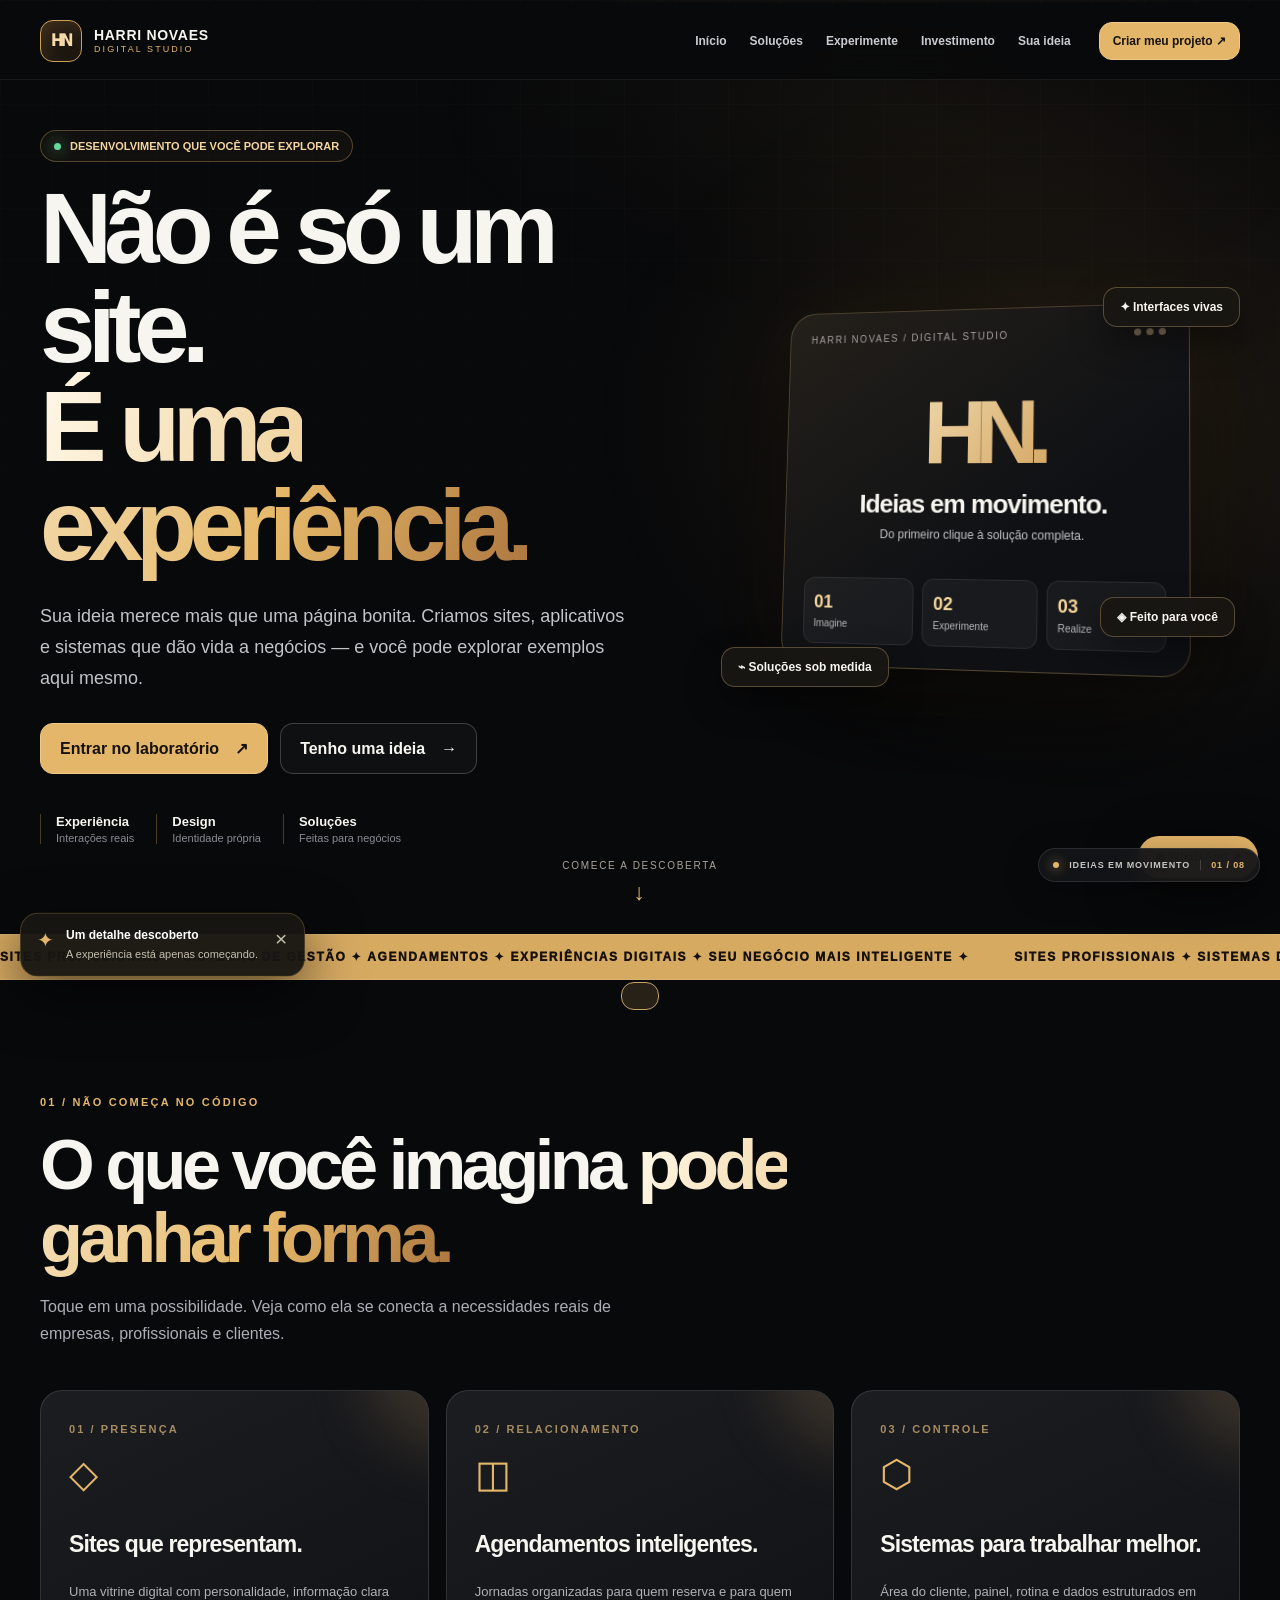
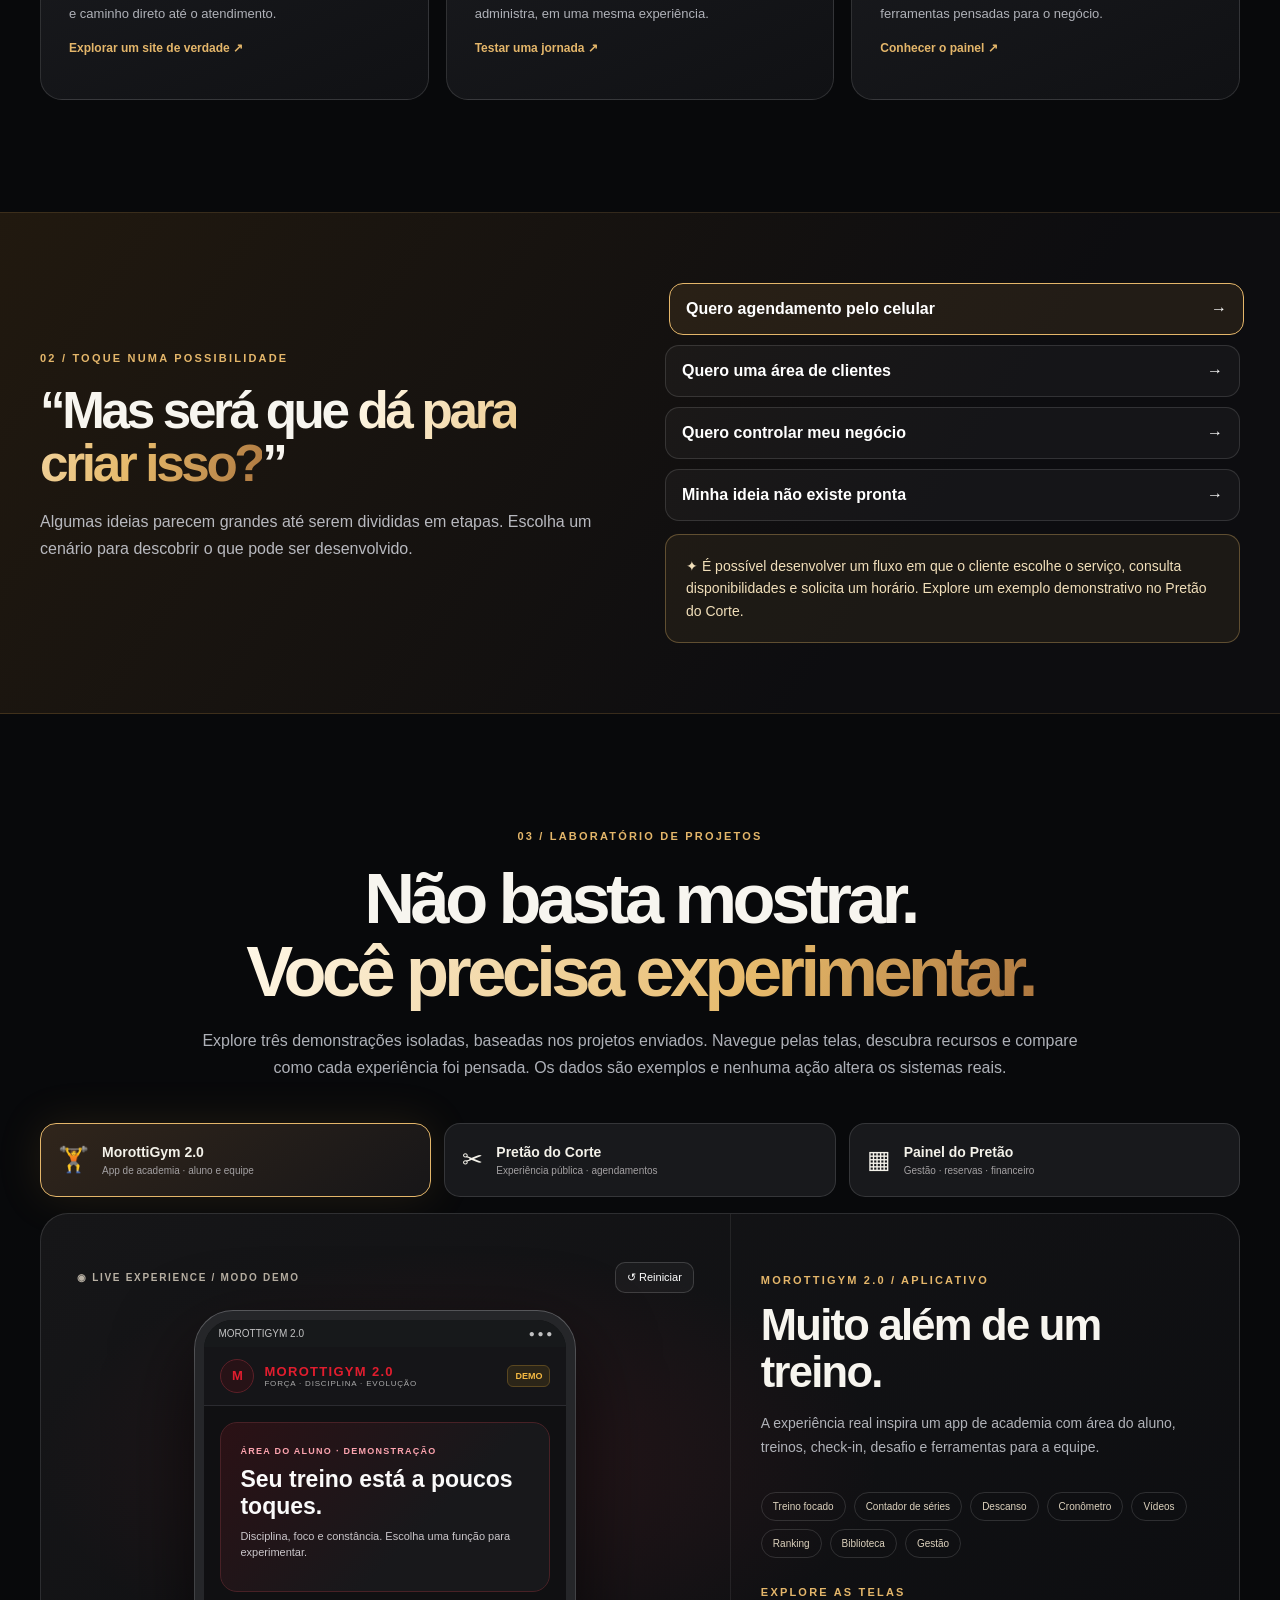
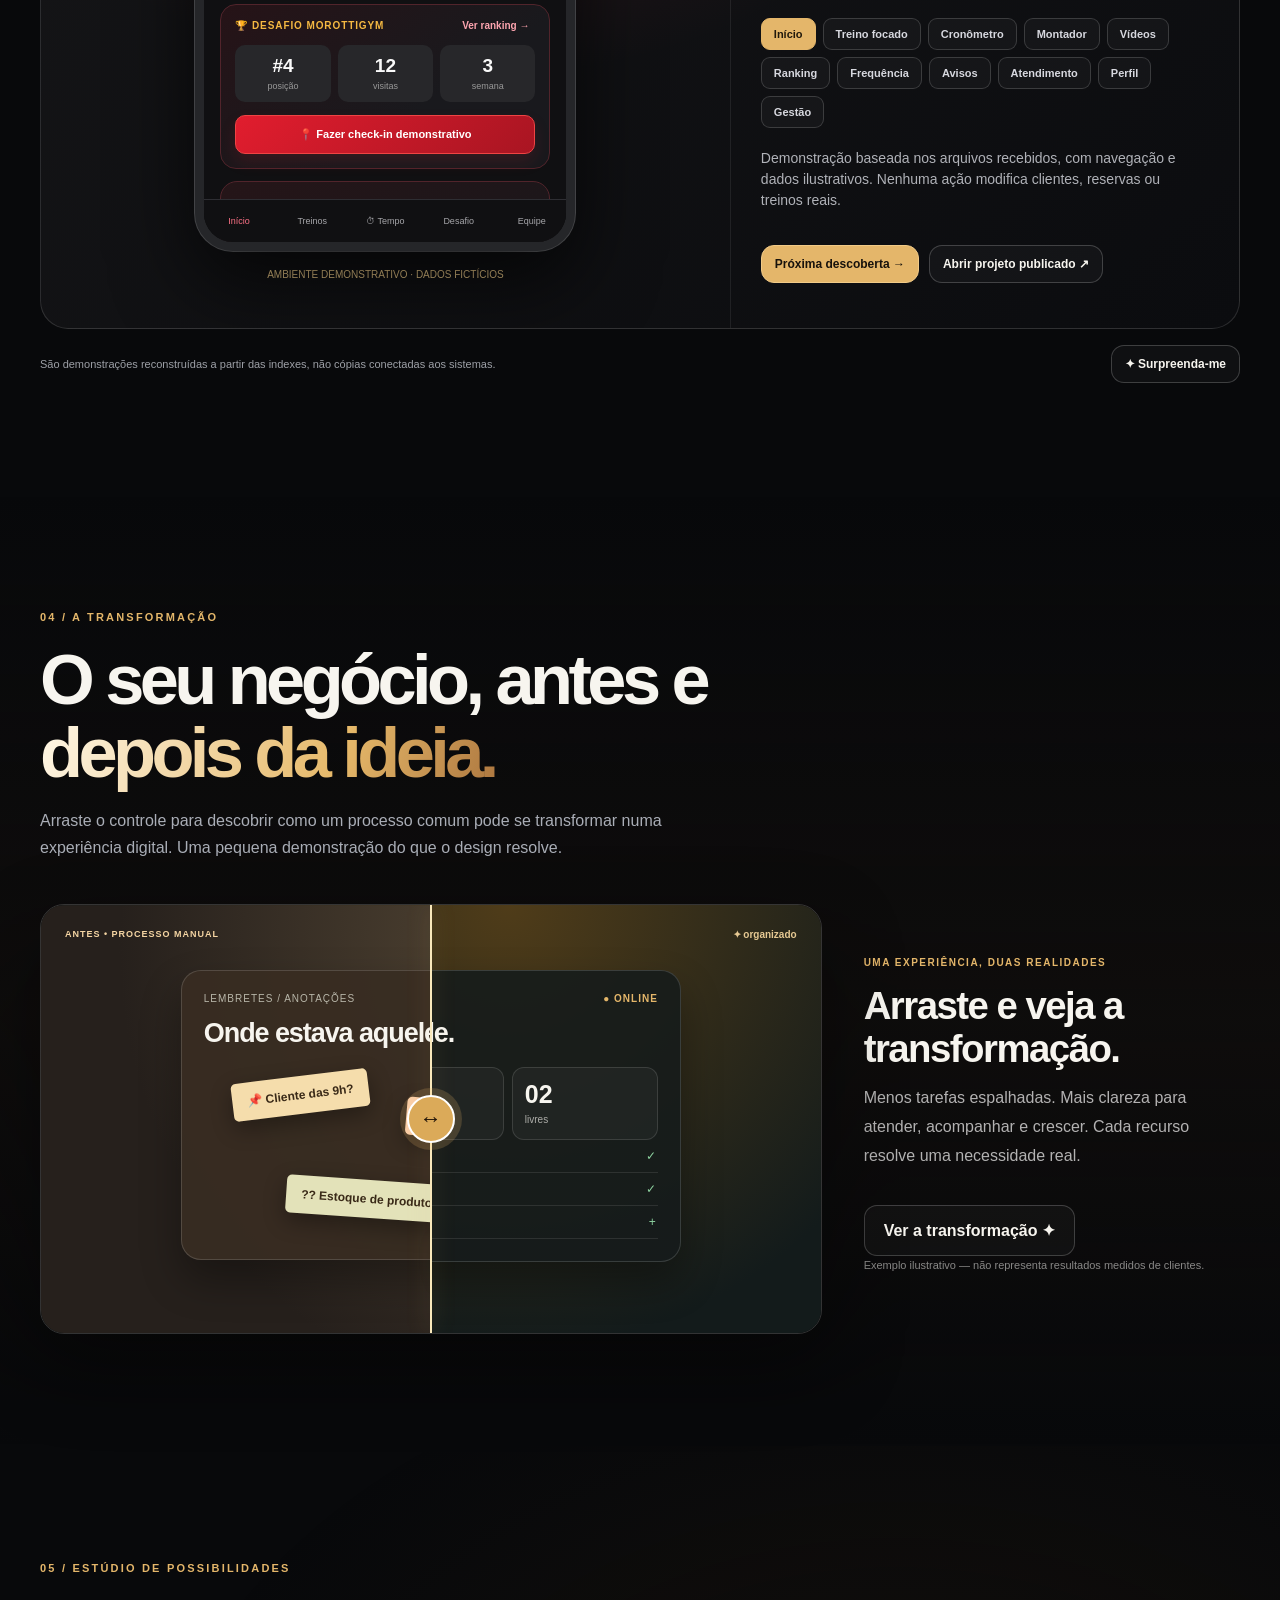
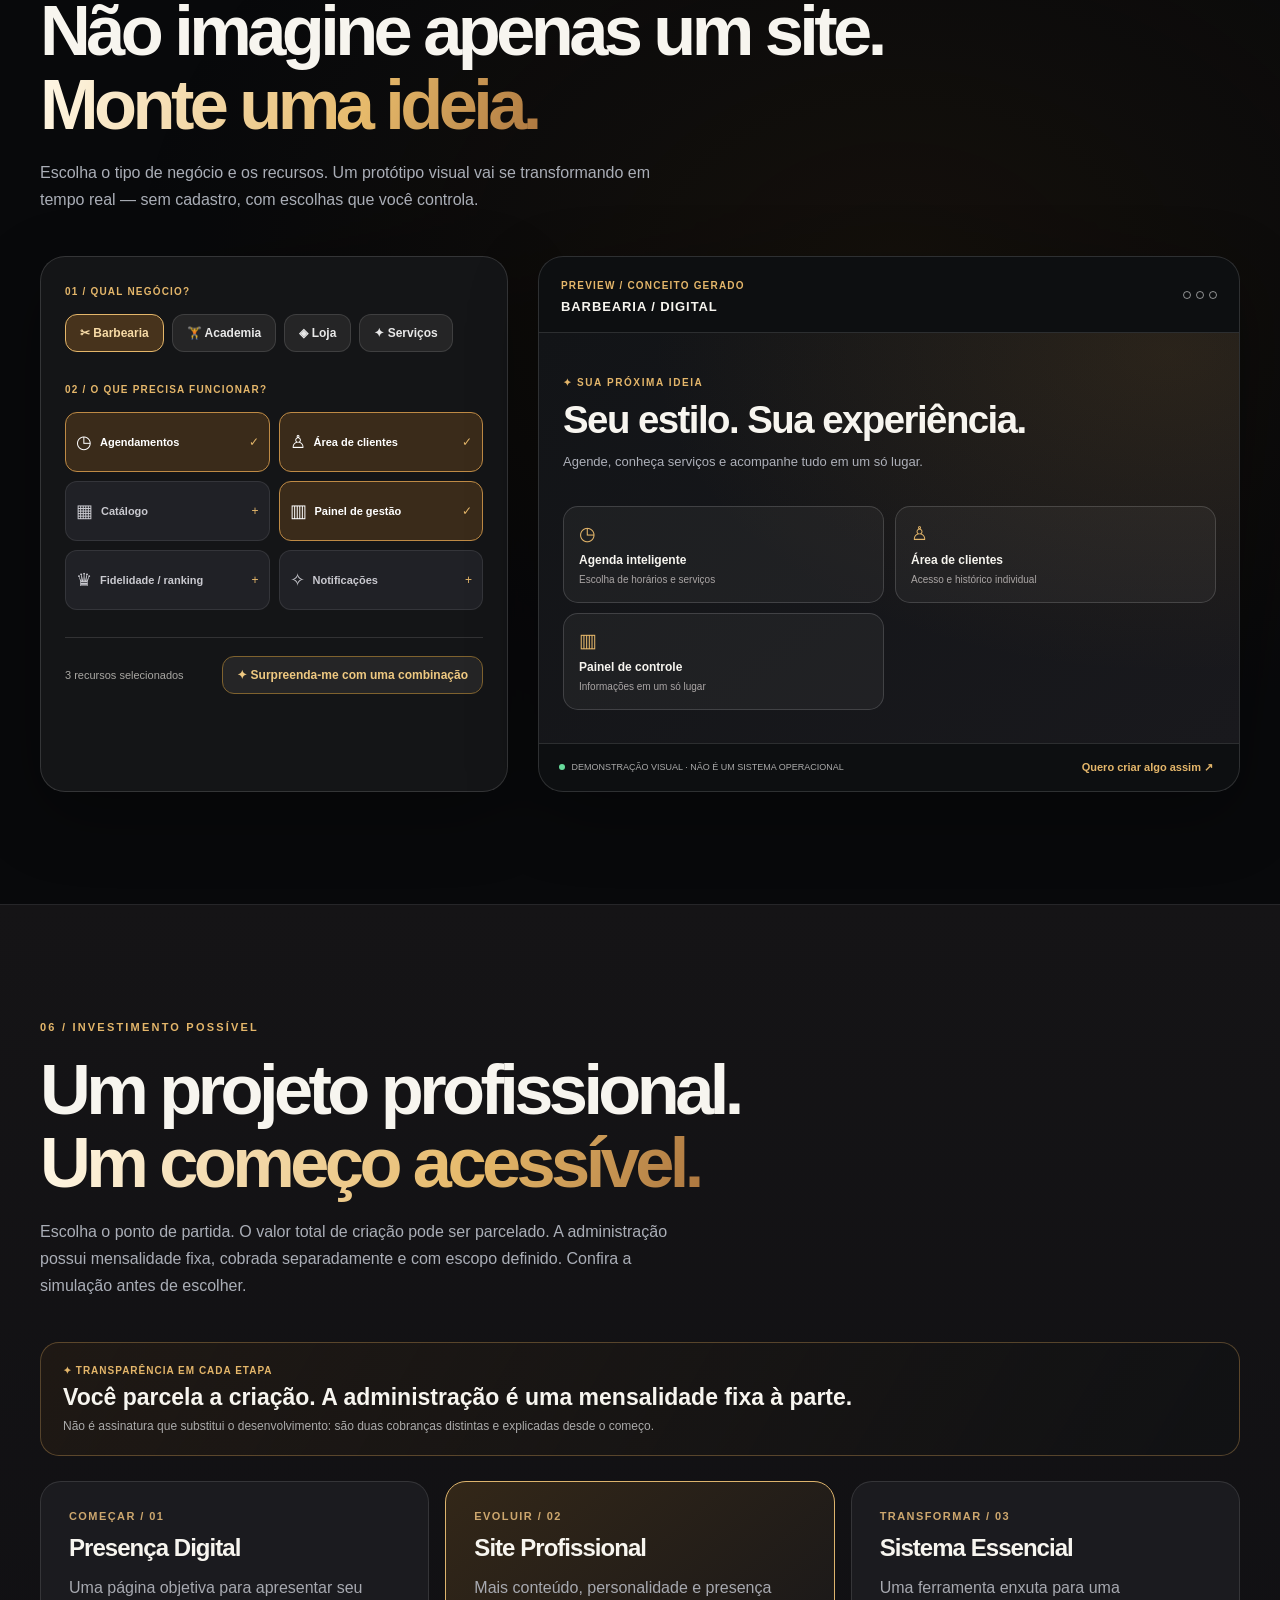
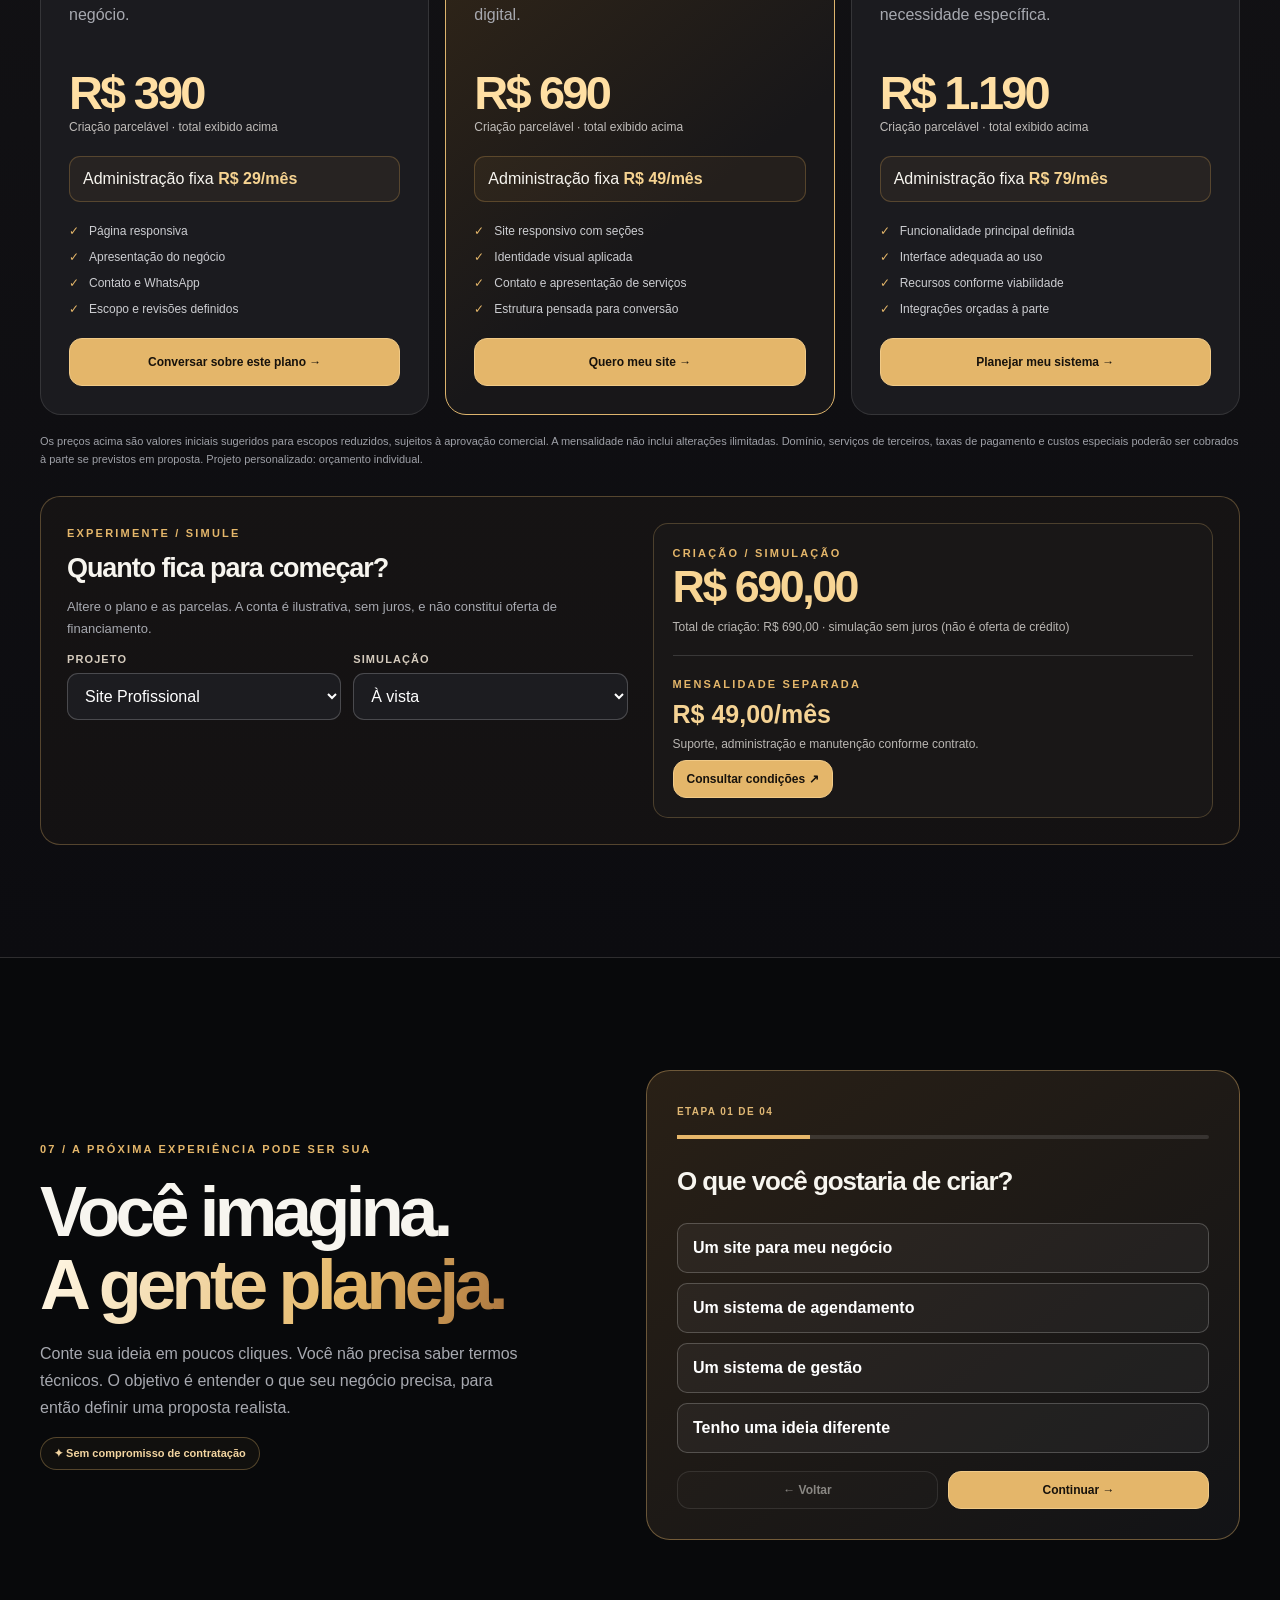
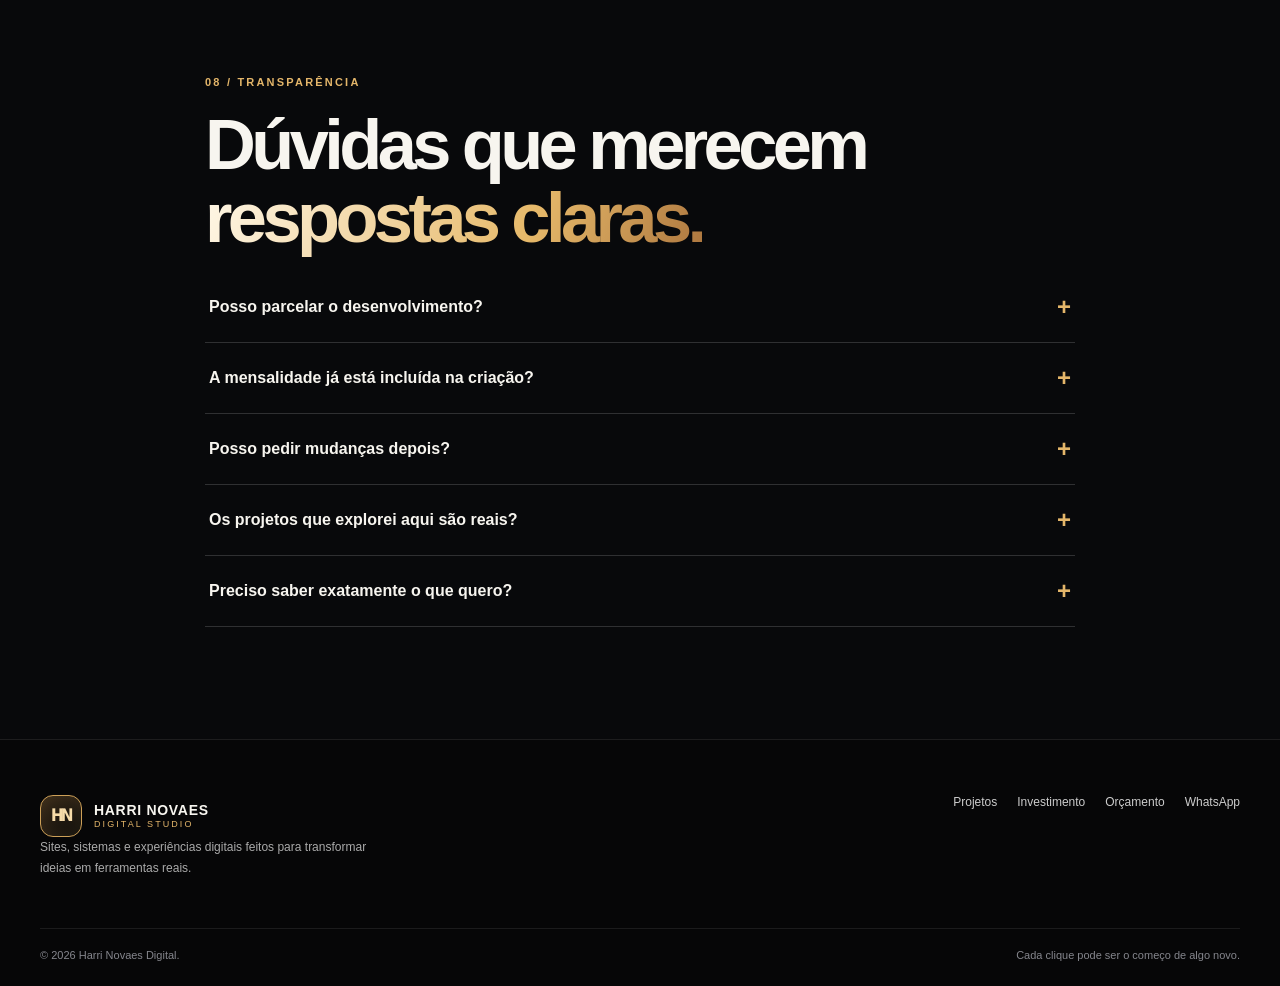
==== commit f4ad310e: "Update index.html" ====
--- a/index.html
+++ b/index.html
@@ -3,7 +3,7 @@
 <head>
 <meta charset="utf-8"><meta name="viewport" content="width=device-width,initial-scale=1"><meta name="theme-color" content="#08090b">
 <meta name="description" content="Harri Novaes Digital — Sites, aplicativos e sistemas personalizados. Explore demonstrações interativas e descubra o potencial da sua ideia.">
-<title>Harri Novaes Digital — Ideias que você pode experimentar</title>
+<title>Harri Novaes Digital | Showroom de Sites e Sistemas Interativos</title>
 <style>
 :root{color-scheme:dark;--bg:#08090b;--card:#141518;--card2:#1a1b20;--line:#ffffff20;--muted:#a7a9b0;--text:#f7f5ef;--gold:#e4b66a;--gold2:#fff0c5;--ease:cubic-bezier(.2,.8,.2,1)}
 *{box-sizing:border-box}html{scroll-behavior:smooth;scroll-padding-top:85px}body{margin:0;background:var(--bg);color:var(--text);font-family:Inter,"Segoe UI",Arial,sans-serif;overflow-x:hidden}a{color:inherit;text-decoration:none}button,input,select,textarea{font:inherit}button{cursor:pointer}button:disabled{cursor:not-allowed;opacity:.5}::selection{background:var(--gold);color:#14100a}:focus-visible{outline:2px solid #ffdc94;outline-offset:4px}
@@ -49,9 +49,21 @@
 .gym-hero{background:linear-gradient(135deg,#2b1115,#18181b 62%);border-color:#482126}.gym-hero small{color:#fda4af}.gym-challenge{background:linear-gradient(145deg,#261317,#19191d 62%);border-color:#51242b}.gym-stat{background:#27272a}.gym-btn{background:linear-gradient(135deg,#e11d2e,#a91522);border:1px solid #ef4444;box-shadow:0 8px 16px #e11d2e22}.gym-btn.alt{background:#29292e;border-color:#3a3a40;color:#fff;box-shadow:none}.gym-tile{background:linear-gradient(145deg,#242428,#1b1b1f);border-color:#303036;border-radius:17px}.gym-tile.gold{border-color:#5a4720;background:linear-gradient(145deg,#2b2518,#1b1b1f)}.gym-heading{color:#e11d2e}.gym-list{background:#1d1d21;border-color:#303036}.gym-tabs button.on{background:#3b171c;border-color:#7f2631;color:#fecdd3}.gym-bottom{background:#101012;border-color:#2e2e33;gap:4px}.gym-bottom button{flex:1;padding:5px 0;font-size:9px}.gym-bottom button.on{color:#fb7185}.gym-sub{font-size:11px;color:#a1a1aa;line-height:1.55;margin:9px 0 15px}
 .gym-chrono,.gym-focus{margin:12px 0;padding:17px;background:linear-gradient(145deg,#251518,#17171b);border:1px solid #51242b;border-radius:17px}.gym-chrono>strong{display:block;text-align:center;font-size:clamp(29px,5vw,40px);font-variant-numeric:tabular-nums;letter-spacing:.04em;margin:15px 0;color:#fff}.gym-split{display:grid;grid-template-columns:1fr 1fr;gap:7px}.gym-split .gym-btn{font-size:10px;min-width:0;padding:10px 5px}.gym-focus h4{font-size:23px;line-height:1.15;margin:14px 0 7px}.gym-focus p{font-size:11px;color:#a1a1aa}.gym-set-chips{display:flex;gap:8px;margin:16px 0}.gym-set-chips span{width:38px;height:38px;border-radius:11px;border:1px solid #3f3f46;display:grid;place-items:center;background:#27272a;color:#a1a1aa;font-weight:900}.gym-set-chips span.done{background:#174b2b;border-color:#22c55e;color:#86efac}.gym-set-chips span.now{background:#3b171c;border-color:#e11d2e;color:#fff}.gym-sets{text-align:center;margin:16px 0}.gym-sets strong{font-size:48px;display:block;color:#fff;font-variant-numeric:tabular-nums}.gym-sets span{font-size:10px;color:#fda4af;letter-spacing:.15em}.gym-rest{text-align:center;padding:15px 4px}.gym-rest span{font-size:10px;letter-spacing:.1em;color:#f5b942;font-weight:900}.gym-rest strong{display:block;font-size:52px;font-variant-numeric:tabular-nums;margin:12px 0}.gym-rest small{display:block;color:#aaa;margin-bottom:15px}.gym-success{background:#123621;border:1px solid #2c8c50;border-radius:12px;padding:20px;text-align:center;font-size:17px;font-weight:900;margin:17px 0}.gym-success small{display:block;color:#a1e4b4;margin-top:8px;font-size:11px}.gym-text-btn{border:0;background:transparent;color:#fda4af;font-size:10px;font-weight:900}.gym-start{margin:8px 0 13px}.gym-calendar{display:grid;grid-template-columns:repeat(7,1fr);gap:5px}.gym-calendar span{background:#27272a;border-radius:8px;text-align:center;padding:11px 0;color:#a1a1aa;font-size:11px}.gym-calendar span.present{background:#6e1b27;color:white;border:1px solid #e11d2e}.gym textarea.gym-search{resize:vertical;font-size:12px}.gym-video-btn{background:#3a1519;border-color:#7f2631;color:#fecdd3}
 @media(max-width:390px){.gym-body{padding:10px}.gym-focus{padding:12px}.gym-set-chips span{width:32px;height:32px}}
+
+/* Experiência 2026: efeitos com propósito e acessibilidade */
+.cinematic-intro{position:fixed;inset:0;z-index:9999;display:grid;align-content:center;justify-items:center;gap:20px;background:radial-gradient(ellipse at center,#292114,#08090b 65%);transition:opacity .75s,visibility .75s;pointer-events:none}.cinematic-intro.done{opacity:0;visibility:hidden}.intro-mark{font-weight:950;font-size:clamp(76px,15vw,180px);line-height:1;letter-spacing:-.13em;color:#fff;text-shadow:0 0 85px #e4b66a55;animation:introGrow 1.2s both}.intro-mark span{color:var(--gold)}.cinematic-intro p{font-size:10px;letter-spacing:.36em;font-weight:900;color:#dbbb82}.intro-progress{height:2px;width:190px;background:#ffffff24;overflow:hidden}.intro-progress i{height:100%;width:100%;display:block;transform-origin:left;background:var(--gold);animation:introBar 1.35s both}@keyframes introGrow{from{opacity:0;transform:scale(.86);filter:blur(18px)}to{opacity:1;transform:scale(1);filter:blur(0)}}@keyframes introBar{from{transform:scaleX(0)}to{transform:scaleX(1)}}
+.live-rail{position:fixed;right:20px;bottom:18px;z-index:105;display:flex;align-items:center;gap:10px;padding:11px 14px;background:#141518ef;border:1px solid #ffffff1a;backdrop-filter:blur(16px);border-radius:999px;font-size:9px;font-weight:850;letter-spacing:.1em;color:#c4c3c0;box-shadow:0 8px 35px #0005;pointer-events:none}.live-dot{width:6px;height:6px;border-radius:50%;background:var(--gold);box-shadow:0 0 12px var(--gold)}.live-num{color:var(--gold);border-left:1px solid #ffffff2a;padding-left:10px}.discovery{position:fixed;z-index:150;left:20px;bottom:20px;max-width:min(350px,calc(100vw - 40px));display:flex;gap:12px;align-items:start;border:1px solid #c99a4845;border-radius:18px;background:#171613f5;color:white;padding:14px 12px 14px 16px;box-shadow:0 18px 55px #0009;transform:translateY(150%);transition:transform .5s var(--ease);pointer-events:none}.discovery.show{transform:translateY(0);pointer-events:auto}.discovery>span{color:var(--gold);font-size:20px}.discovery b{display:block;font-size:12px}.discovery small{display:block;color:#c5bfaf;font-size:11px;line-height:1.5;margin-top:4px}.discovery button{background:transparent;border:0;color:#c5bfaf;font-size:21px;line-height:1;padding:0 5px}
+.transformation{background:linear-gradient(180deg,transparent,#14100d88 55%,transparent)}.transform-grid{display:grid;grid-template-columns:minmax(0,1.35fr) minmax(270px,.65fr);align-items:center;gap:42px}.compare{position:relative;height:430px;overflow:hidden;border-radius:24px;border:1px solid #ffffff2b;isolation:isolate;box-shadow:0 30px 80px #0006;user-select:none}.compare-after,.compare-before{position:absolute;inset:0;padding:24px;overflow:hidden}.compare-after{background:radial-gradient(circle at 60% 0,#4f3c19,#131b1b 70%)}.compare-before{background:radial-gradient(circle at 70% 10%,#574936,#26201c 70%);clip-path:inset(0 calc(100% - var(--reveal)) 0 0)}.comparison-head{display:flex;justify-content:space-between;gap:9px;color:#e6c993;letter-spacing:.11em;font-size:9px;font-weight:850}.comparison-head b{font-size:10px;letter-spacing:0}.compare-before .comparison-head{color:#f5d5a3}.compare-surface{position:relative;margin:30px auto 0;max-width:500px;min-height:290px;padding:22px;border:1px solid #ffffff25;border-radius:20px;box-shadow:0 20px 40px #0005}.compare-surface.organized{background:#161c1ce3}.compare-surface.messy{background:#382d22ed}.compare-top{font-size:10px;letter-spacing:.1em;color:#b8b6a9;display:flex;justify-content:space-between;gap:8px}.compare-top b{color:#e4b66a}.compare-surface h3{font-size:clamp(19px,2.4vw,27px);margin:14px 0 18px}.compare-stats{display:grid;grid-template-columns:repeat(3,1fr);gap:8px}.compare-stats>div{border:1px solid #ffffff20;padding:12px;border-radius:12px;background:#ffffff09}.compare-stats strong{font-size:25px;display:block}.compare-stats small{font-size:10px;color:#adada9}.compare-appointment{display:flex;align-items:center;gap:12px;padding:9px 2px;border-bottom:1px solid #ffffff19;font-size:12px}.compare-appointment span{color:#e4b66a}.compare-appointment b{flex:1}.compare-appointment em{font-style:normal;color:#8dd3a0}.sticky-note{position:absolute;padding:12px 15px;border-radius:5px;background:#f5ddac;color:#392917;font-size:12px;font-weight:700;box-shadow:0 8px 22px #0005;white-space:nowrap}.n1{left:10%;top:105px;transform:rotate(-7deg)}.n2{left:45%;top:132px;transform:rotate(5deg);background:#fed3b4}.n3{left:21%;top:209px;transform:rotate(4deg);background:#e3e2b9}.n4{left:52%;top:256px;transform:rotate(-5deg)}.compare-divider{position:absolute;z-index:4;top:0;bottom:0;left:var(--reveal);width:2px;background:#f9e8bb;transform:translateX(-1px);box-shadow:0 0 22px #e4b66a77;pointer-events:none}.compare-handle{position:absolute;top:50%;left:50%;transform:translate(-50%,-50%);display:grid;place-items:center;width:48px;height:48px;border-radius:50%;border:2px solid #fff;background:#dbaa59;color:#221509;font-size:22px;font-weight:900;box-shadow:0 0 0 7px #e4b66a33}.compare input[type=range]{position:absolute;inset:0;width:100%;height:100%;margin:0;opacity:0;z-index:5;cursor:ew-resize}.transform-copy h3{font-size:clamp(25px,3vw,39px);line-height:1.12;margin:14px 0}.transform-copy p{line-height:1.8;color:#b3b2b2}.tiny-tag{font-size:10px;color:var(--gold);letter-spacing:.15em;font-weight:900}.transform-copy .btn{margin-top:18px}.transform-copy .fine{font-size:11px;color:#898887}
+.imagination{background:radial-gradient(ellipse at 70% 40%,#32220e4a,transparent 60%)}.make-grid{display:grid;grid-template-columns:minmax(310px,.8fr) minmax(0,1.2fr);gap:30px;align-items:stretch}.make-controls,.prototype{border-radius:25px;border:1px solid #ffffff23;background:#141517;overflow:hidden;box-shadow:0 23px 70px #0005}.make-controls{padding:24px}.make-step{margin-bottom:27px}.make-step small,.prototype-top small{font-size:10px;letter-spacing:.12em;font-weight:900;color:#e4b66a}.make-pills{display:flex;flex-wrap:wrap;gap:8px;margin-top:15px}.make-pills button,.make-random{padding:11px 14px;background:#252526;border-radius:12px;border:1px solid #ffffff1e;color:#e8e8e8;font-size:12px;font-weight:750;transition:.25s}.make-pills button.selected{background:#47331c;border-color:#e4b66a;color:#f7dba7}.make-features{display:grid;grid-template-columns:1fr 1fr;gap:9px;margin-top:15px}.make-features button{display:flex;align-items:center;gap:8px;min-height:60px;padding:9px 10px;text-align:left;background:#202126;border:1px solid #ffffff17;border-radius:12px;color:#c9c9cf;transition:.25s}.make-features button[aria-pressed=true]{background:#3a2b1a;border-color:#be8a45;color:white}.make-features button span{font-size:18px}.make-features button b{flex:1;font-size:11px}.make-features button i{font-style:normal;font-size:12px;color:#e4b66a}.make-pills button:hover,.make-features button:hover{transform:translateY(-2px)}.make-bottom{display:flex;align-items:center;justify-content:space-between;gap:12px;flex-wrap:wrap;border-top:1px solid #ffffff20;padding-top:18px}.make-bottom span{font-size:11px;color:#a9a7a3}.make-random{color:#efc981;border-color:#7f622e}.prototype{display:flex;flex-direction:column;background:#0d0f11}.prototype-top{display:flex;justify-content:space-between;align-items:center;gap:8px;padding:18px 22px;border-bottom:1px solid #ffffff21}.prototype-top strong{display:block;margin-top:6px;font-size:13px;letter-spacing:.07em}.prototype-dots{display:flex;gap:5px}.prototype-dots i{width:8px;height:8px;border:1px solid #ffffff88;border-radius:50%}.prototype-main{flex:1;min-height:410px;padding:24px;background:radial-gradient(ellipse at 90% 5%,#99681d28,transparent 58%),linear-gradient(145deg,#121417,#19191d);transition:background .5s}.prototype-main[data-biz=academia]{background:radial-gradient(ellipse at 90% 5%,#b91c1c44,transparent 58%),linear-gradient(145deg,#0d0d0f,#1b1115)}.prototype-main[data-biz=loja]{background:radial-gradient(ellipse at 90% 5%,#2563eb44,transparent 58%),linear-gradient(145deg,#0c1421,#151821)}.prototype-main[data-biz=servicos]{background:radial-gradient(ellipse at 90% 5%,#16a34a33,transparent 58%),linear-gradient(145deg,#0d1715,#111b18)}.proto-splash{padding:15px 0 20px}.proto-splash>span{color:#e4b66a;font-weight:900;font-size:10px;letter-spacing:.16em}.proto-splash h3{font-size:clamp(26px,3vw,39px);margin:9px 0 10px;line-height:1.08}.proto-splash p{color:#adb0b9;font-size:13px}.proto-widgets{display:grid;grid-template-columns:1fr 1fr;gap:11px}.proto-widget{border:1px solid #ffffff27;border-radius:15px;background:#ffffff0b;padding:15px;animation:protoPop .4s both;min-height:94px}.proto-widget>span{display:block;color:#e4b66a;font-size:19px;margin-bottom:8px}.proto-widget strong{display:block;font-size:12px}.proto-widget small{display:block;font-size:10px;color:#aba6a5;margin-top:6px;line-height:1.35}@keyframes protoPop{from{opacity:0;transform:translateY(10px) scale(.96)}to{opacity:1;transform:none}}.proto-empty{grid-column:1/-1;color:#b0a8a0;border:1px dashed #ffffff3a;border-radius:14px;padding:24px;font-size:13px}.prototype-footer{padding:16px 20px;border-top:1px solid #ffffff21;display:flex;align-items:center;justify-content:space-between;gap:9px}.prototype-footer>span{font-size:9px;line-height:1.4;color:#aaa}.prototype-footer>span i{display:inline-block;width:6px;height:6px;border-radius:50%;background:#67db9b;margin-right:4px}.prototype-footer button{color:#e4b66a;font-size:11px;font-weight:850;white-space:nowrap;background:transparent;border:0}
+.price-manifesto{padding:22px;border:1px solid #b4884c6b;border-radius:19px;background:linear-gradient(120deg,#3d2a154a,#111214);margin-bottom:25px;display:flex;flex-direction:column;gap:8px}.price-manifesto span{font-size:10px;color:#e4b66a;font-weight:900;letter-spacing:.1em}.price-manifesto strong{font-size:clamp(17px,2.4vw,23px)}.price-manifesto small{font-size:12px;color:#aaa}.plan .price{font-variant-numeric:tabular-nums}
+@media(min-width:980px){.service,.plan,.stage,.prototype,.make-controls{transition:transform .35s var(--ease),box-shadow .35s}.service:hover,.plan:hover{transform:translateY(-7px);box-shadow:0 24px 60px #0007}}@media(max-width:870px){.transform-grid,.make-grid{grid-template-columns:1fr}.compare{height:410px}.make-controls{order:2}.prototype{order:1}}@media(max-width:620px){.compare{height:375px}.compare-before,.compare-after{padding:14px}.compare-surface{margin-top:19px;padding:12px;min-height:276px}.compare-surface h3{font-size:18px}.compare-stats strong{font-size:17px}.compare-stats>div{padding:9px}.compare-appointment{font-size:10px}.sticky-note{font-size:10px;padding:9px}.comparison-head{font-size:8px}.make-controls{padding:16px}.prototype-main{padding:17px;min-height:350px}.proto-widgets{gap:7px}.proto-widget{padding:11px}.prototype-footer{flex-wrap:wrap}.prototype-footer button{padding:8px 0}.live-rail{bottom:8px;right:10px;font-size:8px;padding:9px}.discovery{bottom:55px;left:10px}.intro-mark{font-size:95px}}
+@media(prefers-reduced-motion:reduce){.cinematic-intro{display:none!important}.intro-mark,.intro-progress i,.proto-widget{animation:none!important}.compare,.prototype-main,.discovery{transition:none!important}}
 </style>
 </head>
 <body>
+<div id="cinematicIntro" class="cinematic-intro" aria-hidden="true"><div class="intro-mark">HN<span>.</span></div><p>IDEIAS QUE GANHAM VIDA</p><div class="intro-progress"><i></i></div></div>
+<div class="live-rail" aria-hidden="true"><span class="live-dot"></span><span id="chapterName">UMA IDEIA COMEÇA AQUI</span><span class="live-num" id="chapterCounter">01 / 08</span></div>
+<div class="discovery" id="discovery" role="status" aria-live="polite"><span>✦</span><div><b id="discoveryTitle">Um detalhe descoberto</b><small id="discoveryText">A experiência está apenas começando.</small></div><button id="dismissDiscovery" aria-label="Fechar descoberta">×</button></div>
 <div id="progress" aria-hidden="true"></div><div class="bgfx" aria-hidden="true"></div>
 <header><div class="wrap headerrow"><a class="brand" href="#inicio" aria-label="Harri Novaes Digital — Início"><span class="mark">HN</span><span class="brandname"><strong>HARRI NOVAES</strong><small>DIGITAL STUDIO</small></span></a><nav id="mainnav" aria-label="Navegação principal"><a href="#inicio">Início</a><a href="#solucoes">Soluções</a><a href="#laboratorio">Experimente</a><a href="#investimento">Investimento</a><a href="#conversar">Sua ideia</a></nav><button class="btn tiny headercta" data-scroll="conversar">Criar meu projeto ↗</button><button class="hamb" id="hamb" aria-expanded="false" aria-controls="mainnav" aria-label="Abrir menu">☰</button></div></header>
 <main>
@@ -61,10 +73,44 @@
 <section class="idea-line"><div class="wrap idea-grid"><div class="reveal"><span class="eyebrow">02 / Toque numa possibilidade</span><h2>“Mas será que <span class="grad">dá para criar isso?</span>”</h2><p>Algumas ideias parecem grandes até serem divididas em etapas. Escolha um cenário para descobrir o que pode ser desenvolvido.</p></div><div class="reveal"><div class="idea-options" id="ideaOptions"><button class="idea-option on" data-idea="agenda">Quero agendamento pelo celular <b>→</b></button><button class="idea-option" data-idea="clientes">Quero uma área de clientes <b>→</b></button><button class="idea-option" data-idea="controle">Quero controlar meu negócio <b>→</b></button><button class="idea-option" data-idea="diferente">Minha ideia não existe pronta <b>→</b></button></div><div class="idea-answer" id="ideaAnswer" aria-live="polite">✦ É possível desenvolver um fluxo em que o cliente escolhe o serviço, consulta disponibilidades e solicita um horário. Explore um exemplo demonstrativo no Pretão do Corte.</div></div></div></section>
 <section class="block" id="laboratorio"><div class="wrap"><div class="studio-intro reveal"><span class="eyebrow">03 / Laboratório de projetos</span><h2>Não basta mostrar.<br><span class="grad">Você precisa experimentar.</span></h2><p>Explore três demonstrações isoladas, baseadas nos projetos enviados. Navegue pelas telas, descubra recursos e compare como cada experiência foi pensada. Os dados são exemplos e nenhuma ação altera os sistemas reais.</p></div><div class="studio-tabs" role="tablist" aria-label="Escolha uma demonstração"><button role="tab" aria-selected="true" class="studio-tab" data-app="gym"><span class="studio-ico">🏋️</span><span><b>MorottiGym 2.0</b><small>App de academia · aluno e equipe</small></span></button><button role="tab" aria-selected="false" class="studio-tab" data-app="shop"><span class="studio-ico">✂</span><span><b>Pretão do Corte</b><small>Experiência pública · agendamentos</small></span></button><button role="tab" aria-selected="false" class="studio-tab" data-app="admin"><span class="studio-ico">▦</span><span><b>Painel do Pretão</b><small>Gestão · reservas · financeiro</small></span></button></div>
 <div class="stage reveal" id="stage"><div class="stage-layout"><div class="stage-preview"><div class="stage-toolbar"><span>◉ LIVE EXPERIENCE / MODO DEMO</span><button id="restartDemo">↺ Reiniciar</button></div><div class="device" id="device"><div class="devicebar"><span id="deviceTitle">MOROTTIGYM</span><span>● ● ●</span></div><div class="screen" id="screen" aria-label="Tela demonstrativa interativa"></div></div><span class="demo-notice">AMBIENTE DEMONSTRATIVO · DADOS FICTÍCIOS</span></div><div class="stage-copy"><span class="eyebrow" id="caseLabel">PROJETO / 01</span><h3 id="caseTitle">Treinar é só o começo.</h3><p id="caseDescription">Uma experiência para alunos e equipe, com treinos, frequência, desafio e gestão.</p><div class="featurechips" id="caseFeatures"></div><span class="eyebrow">EXPLORE AS TELAS</span><div class="stage-nav" id="screenNav"></div><p class="stage-note" id="caseNote">Esta demonstração não usa contas ou dados verdadeiros.</p><div style="display:flex;flex-wrap:wrap;gap:10px;margin-top:20px"><button class="btn tiny" id="nextScreen">Próxima descoberta →</button><a class="btn ghost tiny" id="realLink" href="https://morottigym.github.io/morottigym/" target="_blank" rel="noopener noreferrer">Abrir projeto publicado ↗</a></div></div></div></div><div class="studio-footer"><span>São demonstrações reconstruídas a partir das indexes, não cópias conectadas aos sistemas.</span><button class="btn tiny ghost" id="surprise">✦ Surpreenda-me</button></div></div></section>
-<section class="block pricing" id="investimento"><div class="wrap"><div class="sectionhead reveal"><span class="eyebrow">04 / Investimento possível</span><h2>Um projeto profissional.<br><span class="grad">Um começo acessível.</span></h2><p>Escolha o ponto de partida. A criação é um investimento inicial que pode ter parcelamento combinado; administração, hospedagem e manutenção são serviços recorrentes separados.</p></div><div class="plans"><article class="plan reveal"><small>COMEÇAR / 01</small><h3>Presença Digital</h3><p class="muted">Uma página objetiva para apresentar seu negócio.</p><div class="price">R$ 390</div><span class="install">Criação · condições de parcelamento sob consulta</span><div class="recurring">Administração desde <b>R$ 29/mês</b></div><ul><li>Página responsiva</li><li>Apresentação do negócio</li><li>Contato e WhatsApp</li><li>Escopo e revisões definidos</li></ul><button class="btn" data-plan="Presença Digital">Conversar sobre este plano →</button></article><article class="plan featured reveal"><small>EVOLUIR / 02</small><h3>Site Profissional</h3><p class="muted">Mais conteúdo, personalidade e presença digital.</p><div class="price">R$ 690</div><span class="install">Criação · condições de parcelamento sob consulta</span><div class="recurring">Administração desde <b>R$ 49/mês</b></div><ul><li>Site responsivo com seções</li><li>Identidade visual aplicada</li><li>Contato e apresentação de serviços</li><li>Estrutura pensada para conversão</li></ul><button class="btn" data-plan="Site Profissional">Quero meu site →</button></article><article class="plan reveal"><small>TRANSFORMAR / 03</small><h3>Sistema Essencial</h3><p class="muted">Uma ferramenta enxuta para uma necessidade específica.</p><div class="price">R$ 1.190</div><span class="install">Criação · condições de parcelamento sob consulta</span><div class="recurring">Administração desde <b>R$ 79/mês</b></div><ul><li>Funcionalidade principal definida</li><li>Interface adequada ao uso</li><li>Recursos conforme viabilidade</li><li>Integrações orçadas à parte</li></ul><button class="btn" data-plan="Sistema Essencial">Planejar meu sistema →</button></article></div><p class="fine" style="margin-top:17px">Os preços acima são valores iniciais sugeridos para escopos reduzidos, sujeitos à aprovação comercial. A mensalidade não inclui alterações ilimitadas. Domínio, serviços de terceiros, taxas de pagamento e custos especiais poderão ser cobrados à parte se previstos em proposta. Projeto personalizado: orçamento individual.</p>
+
+<section class="block transformation" id="transformacao" aria-labelledby="transTitle">
+ <div class="wrap">
+  <div class="sectionhead reveal"><span class="eyebrow">04 / A transformação</span><h2>O seu negócio, antes e <span class="grad">depois da ideia.</span></h2><p>Arraste o controle para descobrir como um processo comum pode se transformar numa experiência digital. Uma pequena demonstração do que o design resolve.</p></div>
+  <div class="transform-grid reveal">
+   <div class="compare" id="compare" style="--reveal:50%" aria-label="Comparação visual interativa">
+    <div class="compare-after">
+      <div class="comparison-head"><span>DEPOIS • UMA SOLUÇÃO DIGITAL</span><b>✦ organizado</b></div>
+      <div class="compare-surface organized"><div class="compare-top">PAINEL / HOJE <b>● ONLINE</b></div><h3>Seu dia sob controle.</h3><div class="compare-stats"><div><strong>08</strong><small>horários</small></div><div><strong>06</strong><small>confirmados</small></div><div><strong>02</strong><small>livres</small></div></div><div class="compare-appointment"><span>09:00</span><b>Cliente confirmado</b><em>✓</em></div><div class="compare-appointment"><span>10:30</span><b>Próximo atendimento</b><em>✓</em></div><div class="compare-appointment"><span>11:00</span><b>Disponível</b><em>+</em></div></div>
+    </div>
+    <div class="compare-before" id="compareBefore">
+      <div class="comparison-head"><span>ANTES • PROCESSO MANUAL</span><b>⏳ disperso</b></div>
+      <div class="compare-surface messy"><div class="compare-top">LEMBRETES / ANOTAÇÕES <b>...</b></div><h3>Onde estava aquele horário?</h3><div class="sticky-note n1">📌 Cliente das 9h?</div><div class="sticky-note n2">✎ Ligar pra confirmar</div><div class="sticky-note n3">?? Estoque de produtos</div><div class="sticky-note n4">☏ Mensagens por responder</div></div>
+    </div>
+    <div class="compare-divider"><div class="compare-handle">↔</div></div>
+    <input type="range" id="compareRange" aria-label="Arraste para comparar antes e depois" min="5" max="95" value="50" />
+   </div>
+   <div class="transform-copy"><span class="tiny-tag">UMA EXPERIÊNCIA, DUAS REALIDADES</span><h3 id="compareHeadline">Arraste e veja a transformação.</h3><p id="compareCopy">Menos tarefas espalhadas. Mais clareza para atender, acompanhar e crescer. Cada recurso resolve uma necessidade real.</p><button class="btn ghost" id="compareAutoplay">Ver a transformação ✦</button><p class="fine">Exemplo ilustrativo — não representa resultados medidos de clientes.</p></div>
+  </div>
+ </div>
+</section>
+<section class="block imagination" id="possibilidades" aria-labelledby="makeTitle">
+ <div class="wrap">
+  <div class="sectionhead reveal"><span class="eyebrow">05 / Estúdio de possibilidades</span><h2>Não imagine apenas um site. <span class="grad">Monte uma ideia.</span></h2><p>Escolha o tipo de negócio e os recursos. Um protótipo visual vai se transformando em tempo real — sem cadastro, com escolhas que você controla.</p></div>
+  <div class="make-grid reveal">
+   <div class="make-controls">
+    <div class="make-step"><small>01 / QUAL NEGÓCIO?</small><div class="make-pills" id="makeBusiness"><button class="selected" data-biz="barbearia">✂ Barbearia</button><button data-biz="academia">🏋️ Academia</button><button data-biz="loja">◈ Loja</button><button data-biz="servicos">✦ Serviços</button></div></div>
+    <div class="make-step"><small>02 / O QUE PRECISA FUNCIONAR?</small><div class="make-features" id="makeFeatures"><button data-feature="agendamento" aria-pressed="true"><span>◷</span><b>Agendamentos</b><i>✓</i></button><button data-feature="clientes" aria-pressed="true"><span>♙</span><b>Área de clientes</b><i>✓</i></button><button data-feature="catalogo" aria-pressed="false"><span>▦</span><b>Catálogo</b><i>+</i></button><button data-feature="gestao" aria-pressed="true"><span>▥</span><b>Painel de gestão</b><i>✓</i></button><button data-feature="fidelidade" aria-pressed="false"><span>♛</span><b>Fidelidade / ranking</b><i>+</i></button><button data-feature="notificacoes" aria-pressed="false"><span>✧</span><b>Notificações</b><i>+</i></button></div></div>
+    <div class="make-bottom"><span id="makeCount">3 recursos selecionados</span><button id="makeRandom" class="make-random">✦ Surpreenda-me com uma combinação</button></div>
+   </div>
+   <div class="prototype"><div class="prototype-top"><div><small>PREVIEW / CONCEITO GERADO</small><strong id="protoName">SEU NEGÓCIO / DIGITAL</strong></div><div class="prototype-dots"><i></i><i></i><i></i></div></div><div class="prototype-main" id="prototypeMain"><div class="proto-splash"><span>✦ SUA PRÓXIMA IDEIA</span><h3 id="protoHeadline">Transforme atendimento em experiência.</h3><p id="protoSub">Seu sistema, do jeito que o seu negócio precisa.</p></div><div class="proto-widgets" id="protoWidgets" aria-live="polite"></div></div><div class="prototype-footer"><span><i></i> DEMONSTRAÇÃO VISUAL · NÃO É UM SISTEMA OPERACIONAL</span><button id="makeWhatsapp">Quero criar algo assim ↗</button></div></div>
+  </div>
+ </div>
+</section>
+<section class="block pricing" id="investimento"><div class="wrap"><div class="sectionhead reveal"><span class="eyebrow">06 / Investimento possível</span><h2>Um projeto profissional.<br><span class="grad">Um começo acessível.</span></h2><p>Escolha o ponto de partida. O valor total de criação pode ser parcelado. A administração possui mensalidade fixa, cobrada separadamente e com escopo definido. Confira a simulação antes de escolher.</p></div><div class="price-manifesto reveal"><span>✦ TRANSPARÊNCIA EM CADA ETAPA</span><strong>Você parcela a criação. A administração é uma mensalidade fixa à parte.</strong><small>Não é assinatura que substitui o desenvolvimento: são duas cobranças distintas e explicadas desde o começo.</small></div><div class="plans"><article class="plan reveal"><small>COMEÇAR / 01</small><h3>Presença Digital</h3><p class="muted">Uma página objetiva para apresentar seu negócio.</p><div class="price">R$ 390</div><span class="install">Criação parcelável · total exibido acima</span><div class="recurring">Administração fixa <b>R$ 29/mês</b></div><ul><li>Página responsiva</li><li>Apresentação do negócio</li><li>Contato e WhatsApp</li><li>Escopo e revisões definidos</li></ul><button class="btn" data-plan="Presença Digital">Conversar sobre este plano →</button></article><article class="plan featured reveal"><small>EVOLUIR / 02</small><h3>Site Profissional</h3><p class="muted">Mais conteúdo, personalidade e presença digital.</p><div class="price">R$ 690</div><span class="install">Criação parcelável · total exibido acima</span><div class="recurring">Administração fixa <b>R$ 49/mês</b></div><ul><li>Site responsivo com seções</li><li>Identidade visual aplicada</li><li>Contato e apresentação de serviços</li><li>Estrutura pensada para conversão</li></ul><button class="btn" data-plan="Site Profissional">Quero meu site →</button></article><article class="plan reveal"><small>TRANSFORMAR / 03</small><h3>Sistema Essencial</h3><p class="muted">Uma ferramenta enxuta para uma necessidade específica.</p><div class="price">R$ 1.190</div><span class="install">Criação parcelável · total exibido acima</span><div class="recurring">Administração fixa <b>R$ 79/mês</b></div><ul><li>Funcionalidade principal definida</li><li>Interface adequada ao uso</li><li>Recursos conforme viabilidade</li><li>Integrações orçadas à parte</li></ul><button class="btn" data-plan="Sistema Essencial">Planejar meu sistema →</button></article></div><p class="fine" style="margin-top:17px">Os preços acima são valores iniciais sugeridos para escopos reduzidos, sujeitos à aprovação comercial. A mensalidade não inclui alterações ilimitadas. Domínio, serviços de terceiros, taxas de pagamento e custos especiais poderão ser cobrados à parte se previstos em proposta. Projeto personalizado: orçamento individual.</p>
 <div class="calculator reveal"><div><span class="eyebrow">Experimente / Simule</span><h3 style="font-size:27px;margin:12px 0">Quanto fica para começar?</h3><p class="muted" style="font-size:13px">Altere o plano e as parcelas. A conta é ilustrativa, sem juros, e não constitui oferta de financiamento.</p><div class="calc-row"><div><label for="calcPlan">Projeto</label><select id="calcPlan"><option value="390">Presença Digital</option><option value="690" selected>Site Profissional</option><option value="1190">Sistema Essencial</option></select></div><div><label for="calcTimes">Simulação</label><select id="calcTimes"><option value="1">À vista</option><option value="3">3 vezes</option><option value="6">6 vezes</option></select></div></div></div><div class="result" aria-live="polite"><small class="eyebrow">Criação / Simulação</small><div class="big" id="calcBig">R$ 690,00</div><p id="calcTotal">Total do projeto: R$ 690,00</p><hr style="border:0;border-top:1px solid #ffffff24;margin:18px 0"><small class="eyebrow">Mensalidade separada</small><div style="font-size:25px;font-weight:850;color:#f5d394;margin-top:8px" id="calcMonthly">R$ 49,00/mês</div><p>Suporte, administração e manutenção conforme contrato.</p><button class="btn tiny" id="calcWhatsapp">Consultar condições ↗</button></div></div></div></section>
-<section class="block" id="conversar"><div class="wrap brief-wrap"><div class="reveal"><span class="eyebrow">05 / A próxima experiência pode ser sua</span><h2>Você imagina.<br><span class="grad">A gente planeja.</span></h2><p class="muted">Conte sua ideia em poucos cliques. Você não precisa saber termos técnicos. O objetivo é entender o que seu negócio precisa, para então definir uma proposta realista.</p><div class="pill">✦ Sem compromisso de contratação</div></div><div class="briefpanel reveal"><span class="brief-step" id="briefLabel">ETAPA 01 DE 04</span><div class="brief-progress"><i id="briefBar"></i></div><h3 id="briefQuestion">O que você gostaria de criar?</h3><div id="briefContent"></div><div class="brief-controls" id="briefControls"><button class="btn ghost tiny" id="briefBack">← Voltar</button><button class="btn tiny" id="briefNext">Continuar →</button></div></div></div></section>
-<section class="block" id="duvidas" style="padding-top:20px"><div class="wrap"><div class="faq"><span class="eyebrow">06 / Transparência</span><h2>Dúvidas que merecem <span class="grad">respostas claras.</span></h2><details><summary>Posso parcelar o desenvolvimento?</summary><p>O parcelamento pode ser negociado na proposta. Quantidade de parcelas, forma de pagamento, juros ou taxas eventuais devem ser informados antes da contratação.</p></details><details><summary>A mensalidade já está incluída na criação?</summary><p>Não. A criação é uma cobrança inicial. Administração, hospedagem, suporte e manutenção podem compor uma mensalidade separada, com início e serviços definidos por contrato.</p></details><details><summary>Posso pedir mudanças depois?</summary><p>Sim. Pequenas correções e manutenção seguem o escopo contratado. Novas páginas, módulos ou mudanças significativas são avaliados e orçados separadamente.</p></details><details><summary>Os projetos que explorei aqui são reais?</summary><p>MorottiGym e Pretão do Corte são projetos usados como base. As telas interativas deste portfólio são demonstrações ilustrativas, reconstruídas a partir de arquivos recebidos, com dados fictícios e sem conexão com produção.</p></details><details><summary>Preciso saber exatamente o que quero?</summary><p>Não. Você pode contar seu problema e o resultado desejado. A partir disso, avaliamos quais recursos fazem sentido e quais podem ficar para uma etapa futura.</p></details></div></div></section>
+<section class="block" id="conversar"><div class="wrap brief-wrap"><div class="reveal"><span class="eyebrow">07 / A próxima experiência pode ser sua</span><h2>Você imagina.<br><span class="grad">A gente planeja.</span></h2><p class="muted">Conte sua ideia em poucos cliques. Você não precisa saber termos técnicos. O objetivo é entender o que seu negócio precisa, para então definir uma proposta realista.</p><div class="pill">✦ Sem compromisso de contratação</div></div><div class="briefpanel reveal"><span class="brief-step" id="briefLabel">ETAPA 01 DE 04</span><div class="brief-progress"><i id="briefBar"></i></div><h3 id="briefQuestion">O que você gostaria de criar?</h3><div id="briefContent"></div><div class="brief-controls" id="briefControls"><button class="btn ghost tiny" id="briefBack">← Voltar</button><button class="btn tiny" id="briefNext">Continuar →</button></div></div></div></section>
+<section class="block" id="duvidas" style="padding-top:20px"><div class="wrap"><div class="faq"><span class="eyebrow">08 / Transparência</span><h2>Dúvidas que merecem <span class="grad">respostas claras.</span></h2><details><summary>Posso parcelar o desenvolvimento?</summary><p>Sim. O valor total do desenvolvimento pode ser parcelado. A simulação de 3x ou 6x sem juros é ilustrativa; as condições efetivas, juros e taxas de pagamento (se houver) serão confirmados na proposta antes da contratação.</p></details><details><summary>A mensalidade já está incluída na criação?</summary><p>Não. A criação é uma cobrança inicial. A criação é uma cobrança inicial. A administração tem valor mensal fixo por plano (R$ 29, R$ 49 ou R$ 79), cobrado separadamente; início, serviços incluídos e limites de suporte serão definidos em contrato. Custos extraordinários podem precisar de orçamento específico.</p></details><details><summary>Posso pedir mudanças depois?</summary><p>Sim. Pequenas correções e manutenção seguem o escopo contratado. Novas páginas, módulos ou mudanças significativas são avaliados e orçados separadamente.</p></details><details><summary>Os projetos que explorei aqui são reais?</summary><p>MorottiGym e Pretão do Corte são projetos usados como base. As telas interativas deste portfólio são demonstrações ilustrativas, reconstruídas a partir de arquivos recebidos, com dados fictícios e sem conexão com produção.</p></details><details><summary>Preciso saber exatamente o que quero?</summary><p>Não. Você pode contar seu problema e o resultado desejado. A partir disso, avaliamos quais recursos fazem sentido e quais podem ficar para uma etapa futura.</p></details></div></div></section>
 </main>
 <footer><div class="wrap"><div class="footer-grid"><div><a class="brand" href="#inicio"><span class="mark">HN</span><span class="brandname"><strong>HARRI NOVAES</strong><small>DIGITAL STUDIO</small></span></a><p>Sites, sistemas e experiências digitais feitos para transformar ideias em ferramentas reais.</p></div><div class="footer-links"><a href="#laboratorio">Projetos</a><a href="#investimento">Investimento</a><a href="#conversar">Orçamento</a><a href="https://wa.me/5516988033045" target="_blank" rel="noopener noreferrer">WhatsApp</a></div></div><div class="footer-bottom"><span>© 2026 Harri Novaes Digital.</span><span>Cada clique pode ser o começo de algo novo.</span></div></div></footer>
 <a class="floatwa" href="https://wa.me/5516988033045?text=Ol%C3%A1%21%20Quero%20conversar%20sobre%20um%20projeto." target="_blank" rel="noopener noreferrer" aria-label="Abrir WhatsApp">◉ WhatsApp ↗</a><div class="toast" id="toast" role="status" aria-live="polite"></div>
@@ -184,8 +230,38 @@
 function draw(){let c=cases[app];$('#stage').style.setProperty('--accent-glow',app==='gym'?'#a22d3828':app==='shop'?'#e4b66a24':'#98735429');$('#device').classList.toggle('wide',app==='admin');$('#deviceTitle').textContent=app==='gym'?'MOROTTIGYM 2.0':app==='shop'?'PRETÃO DO CORTE':'PRETÃO / ADMIN';$('#caseLabel').textContent=c.label;$('#caseTitle').textContent=c.title;$('#caseDescription').textContent=c.description;$('#caseFeatures').innerHTML=c.features.map(x=>`<span>${x}</span>`).join('');$('#caseNote').textContent='Demonstração baseada nos arquivos recebidos, com navegação e dados ilustrativos. Nenhuma ação modifica clientes, reservas ou treinos reais.';$('#realLink').hidden=!c.real;if(c.real)$('#realLink').href=c.real;$('#screenNav').innerHTML=c.nav.map(x=>`<button data-view="${x[0]}" class="${view===x[0]?'on':''}">${x[1]}</button>`).join('');$('#screen').innerHTML=app==='gym'?gymMarkup():app==='shop'?shopMarkup():adminMarkup();$('#screen').scrollTop=0;$$('.studio-tab').forEach(b=>b.setAttribute('aria-selected',String(b.dataset.app===app)));}
 function chooseApp(a){app=a;view=cases[app].nav[0][0];gymTab='A';gymExercises=0;gymChecked=false;resetGymSession();shopStep=0;shopService=shopDate=shopTime=shopProduct='';draw();toast('Novo ambiente desbloqueado ✦')};$$('.studio-tab').forEach(b=>b.onclick=()=>chooseApp(b.dataset.app));$('#restartDemo').onclick=()=>chooseApp(app);$('#nextScreen').onclick=()=>{let n=cases[app].nav;view=n[(n.findIndex(x=>x[0]===view)+1)%n.length][0];draw();toast('Mais uma tela descoberta ✦')};$('#stage').addEventListener('click',e=>{let b=e.target.closest('button');if(!b)return;if(b.hasAttribute('data-gym-video')){openGymVideo(decodeURIComponent(b.dataset.gymVideo),b);return}if(app==='gym'&&handleGymControl(b))return;if(b.dataset.view){view=b.dataset.view;draw();return}if(b.dataset.gtab){gymTab=b.dataset.gtab;resetGymSession();draw();return}if(b.hasAttribute('data-checkin')){gymChecked=!gymChecked;draw();toast(gymChecked?'Check-in fictício realizado ✓':'Demonstração reiniciada');return}if(b.dataset.exercise){gymExercises++;$('#gymAdded').innerHTML='Exercícios adicionados: <b>'+gymExercises+'</b>';b.textContent='✓';b.disabled=true;toast('Exercício adicionado à demonstração');return}for(let k of ['service','date','time'])if(b.dataset[k]){window['_unused']='';if(k==='service')shopService=b.dataset.service;if(k==='date')shopDate=b.dataset.date;if(k==='time')shopTime=b.dataset.time;draw();return}if(b.hasAttribute('data-shopnext')){if(shopStep===0&&!shopService||shopStep===1&&!shopDate||shopStep===2&&!shopTime){toast('Escolha uma opção para continuar');return}shopStep=shopStep===3?0:shopStep+1;if(shopStep===0)shopService=shopDate=shopTime='';draw();return}if(b.hasAttribute('data-shopback')){shopStep=Math.max(0,shopStep-1);draw();return}if(b.dataset.reserve){shopProduct=b.dataset.reserve;draw();toast('Reserva apenas simulada, sem alterar estoque');return}});$('#stage').addEventListener('input',e=>{if(e.target.id==='gymSearch'){let q=e.target.value.toLocaleLowerCase('pt-BR');$$('.gym-exercise').forEach(x=>x.hidden=!x.textContent.toLocaleLowerCase('pt-BR').includes(q))}});draw();
 const surpriseMessages=[['O verdadeiro luxo é a simplicidade.','Uma rotina complexa pode virar um painel com poucos cliques. É isso que buscamos em cada projeto.'],['Uma tela pode contar uma história.','Quando design e funcionalidade trabalham juntos, o visitante deixa de apenas olhar e começa a explorar.'],['Um detalhe muda a experiência.','Feedback no clique, navegação consistente e caminhos claros fazem um sistema parecer simples mesmo quando ele é poderoso.'],['Sua ideia pode ser a próxima.','Um produto digital nasce de uma necessidade real. A primeira etapa é descobrir qual problema vale resolver.']];let surpriseNo=0;const modal=$('#modal');function openModal(){let x=surpriseMessages[surpriseNo++%surpriseMessages.length];$('#modalTitle').textContent=x[0];$('#modalText').textContent=x[1];modal.classList.add('open');$('#modalClose').focus()}function closeModal(){modal.classList.remove('open')}$('#surprise').onclick=openModal;$('#modalClose').onclick=closeModal;$('#modalAction').onclick=closeModal;modal.addEventListener('click',e=>{if(e.target===modal)closeModal()});addEventListener('keydown',e=>{if(e.key==='Escape')closeModal();if((e.ctrlKey||e.metaKey)&&e.key.toLowerCase()==='k'){e.preventDefault();openModal()}});
-const monthly={390:29,690:49,1190:79};function calc(){let n=Number($('#calcPlan').value),times=Number($('#calcTimes').value);$('#calcBig').textContent=money(n/times)+(times>1?' × '+times:'');$('#calcTotal').textContent='Total de criação: '+money(n)+' · simulação sem juros';$('#calcMonthly').textContent=money(monthly[n])+'/mês';return {n,times}}$('#calcPlan').onchange=calc;$('#calcTimes').onchange=calc;$('#calcWhatsapp').onclick=()=>{let {n,times}=calc(),name=$('#calcPlan').selectedOptions[0].text;window.open(wa(`Olá! Vi a simulação do plano ${name}, criação ${money(n)} em ${times} vez(es), com administração desde ${money(monthly[n])}/mês. Pode me informar as condições reais e o escopo?`),'_blank','noopener,noreferrer')};calc();
+const monthly={390:29,690:49,1190:79};function calc(){let n=Number($('#calcPlan').value),times=Number($('#calcTimes').value);$('#calcBig').textContent=money(n/times)+(times>1?' × '+times:'');$('#calcTotal').textContent='Total de criação: '+money(n)+' · simulação sem juros (não é oferta de crédito)';$('#calcMonthly').textContent=money(monthly[n])+'/mês';return {n,times}}$('#calcPlan').onchange=calc;$('#calcTimes').onchange=calc;$('#calcWhatsapp').onclick=()=>{let {n,times}=calc(),name=$('#calcPlan').selectedOptions[0].text;window.open(wa(`Olá! Vi a simulação do plano ${name}, criação ${money(n)} em ${times} vez(es), com administração fixa de ${money(monthly[n])}/mês. Pode me informar as condições reais e o escopo?`),'_blank','noopener,noreferrer')};calc();
 let briefStep=0;const brief={type:'',purpose:'',timeline:'',description:''};const questions=[['O que você gostaria de criar?',['Um site para meu negócio','Um sistema de agendamento','Um sistema de gestão','Tenho uma ideia diferente']],['O que mais importa para você?',['Atrair novos clientes','Facilitar o atendimento','Organizar o trabalho','Criar algo inovador']],['Quando gostaria de começar?',['Assim que possível','Nas próximas semanas','Ainda estou pesquisando','Quero entender primeiro']],['Conte sua ideia em poucas palavras',[]]];function renderBrief(){let [q,opts]=questions[briefStep];$('#briefLabel').textContent='ETAPA '+String(briefStep+1).padStart(2,'0')+' DE 04';$('#briefBar').style.width=25*(briefStep+1)+'%';$('#briefQuestion').textContent=q;const key=['type','purpose','timeline'][briefStep];$('#briefContent').innerHTML=briefStep===3?`<label for="briefText">Sua ideia (opcional)</label><textarea id="briefText" maxlength="1200" placeholder="Ex.: Tenho uma loja e quero que meus clientes consigam reservar produtos pelo celular..."></textarea><p class="fine">Não inclua senhas, documentos ou informações pessoais de clientes.</p>`:`<div class="brief-options">${opts.map(x=>`<button data-value="${escapeHTML(x)}" class="${brief[key]===x?'on':''}">${x}</button>`).join('')}</div>`;if(briefStep===3)$('#briefText').value=brief.description;$('#briefBack').disabled=briefStep===0;$('#briefNext').textContent=briefStep===3?'Enviar pelo WhatsApp ↗':'Continuar →'}$('#briefContent').addEventListener('click',e=>{let b=e.target.closest('[data-value]');if(!b)return;brief[['type','purpose','timeline'][briefStep]]=b.dataset.value;renderBrief();toast('Ótimo! Vamos ao próximo detalhe.')});$('#briefNext').onclick=()=>{if(briefStep<3){if(!brief[['type','purpose','timeline'][briefStep]]){toast('Escolha uma opção para avançar');return}briefStep++;renderBrief()}else{brief.description=$('#briefText').value.trim();let msg=`Olá! Conheci a Harri Novaes Digital e gostaria de conversar sobre um projeto.\n\nTipo: ${brief.type}\nObjetivo: ${brief.purpose}\nQuando: ${brief.timeline}\nIdeia: ${brief.description||'Prefiro explicar na conversa.'}\n\nGostaria de receber um orçamento e entender as opções de parcelamento e manutenção.`;window.open(wa(msg),'_blank','noopener,noreferrer')}};$('#briefBack').onclick=()=>{if(briefStep===3)brief.description=$('#briefText').value.trim();briefStep=Math.max(0,briefStep-1);renderBrief()};$$('[data-plan]').forEach(b=>b.onclick=()=>{brief.type=b.dataset.plan;briefStep=1;renderBrief();scrollToId('conversar');toast('Plano selecionado: '+b.dataset.plan)});renderBrief();
 })();
 </script>
+
+<script>
+(()=>{'use strict';
+const $=s=>document.querySelector(s), $$=s=>[...document.querySelectorAll(s)];
+const motion=matchMedia('(prefers-reduced-motion: reduce)').matches;
+const intro=$('#cinematicIntro');
+const finishIntro=()=>intro?.classList.add('done');
+if(!intro)return;
+try{if(sessionStorage.getItem('hnd_intro_seen'))finishIntro();else {sessionStorage.setItem('hnd_intro_seen','1');setTimeout(finishIntro,motion?50:1600)}}catch(e){setTimeout(finishIntro,150)}
+// A chapter rail creates contextual story without requiring extra clicks.
+const chapters=[['inicio','01','IDEIAS EM MOVIMENTO'],['solucoes','02','SOLUÇÕES REAIS'],['transformacao','03','A TRANSFORMAÇÃO'],['laboratorio','04','EXPLORE OS PROJETOS'],['possibilidades','05','MONTE SUA IDEIA'],['investimento','06','INVESTIMENTO TRANSPARENTE'],['conversar','07','COMECE SEU PROJETO'],['duvidas','08','TUDO ÀS CLARAS']];
+let currentChapter='inicio'; const chapObs=new IntersectionObserver(entries=>{entries.filter(x=>x.isIntersecting).sort((a,b)=>b.intersectionRatio-a.intersectionRatio).forEach(e=>{if(currentChapter!==e.target.id){currentChapter=e.target.id;let c=chapters.find(c=>c[0]===currentChapter);if(c){$('#chapterName').textContent=c[2];$('#chapterCounter').textContent=c[1]+' / 08';}}})},{rootMargin:'-22% 0px -45% 0px',threshold:[0,.15,.3,.5]});chapters.forEach(c=>{let el=document.getElementById(c[0]);if(el)chapObs.observe(el)});
+let toastTimer,discoverCount=0;const discoveries=[['Você controla a experiência','Cada escolha muda um protótipo e mostra novas possibilidades.'],['Bastidores de verdade','Explore as demonstrações para entender os sistemas por dentro.'],['Feito para seu negócio','Uma solução boa começa pela rotina que você quer melhorar.'],['Dois valores, sem surpresa','Criação parcelável e administração mensal são cobranças distintas.']];
+function discover(){let n=discoveries[discoverCount++%discoveries.length];$('#discoveryTitle').textContent=n[0];$('#discoveryText').textContent=n[1];$('#discovery').classList.add('show');clearTimeout(toastTimer);toastTimer=setTimeout(()=>$('#discovery').classList.remove('show'),4600)}$('#dismissDiscovery').addEventListener('click',()=>$('#discovery').classList.remove('show'));
+// Only meaningful interactions trigger discoveries; avoid unsolicited popups.
+let milestones=new Set();function milestone(name){if(milestones.has(name))return;milestones.add(name);if(milestones.size===2||milestones.size===5)discover()}
+document.addEventListener('click',e=>{if(e.target.closest('.studio-tab,.stage-nav button'))milestone('lab');if(e.target.closest('.plan [data-plan],#calcTimes'))milestone('pricing');if(e.target.closest('.idea-option'))milestone('ideas');if(e.target.closest('#makeFeatures button'))milestone('builder');if(e.target.closest('#compareAutoplay'))milestone('compare')});
+// Authentic, safe before / after interactive reveal.
+const compare=$('#compare'),range=$('#compareRange');let autoplay=false;
+function setCompare(n){n=Math.max(5,Math.min(95,+n));range.value=n;compare.style.setProperty('--reveal',n+'%');$('#compareHeadline').textContent=n<40?'Organização que faz diferença.':n>65?'Do improviso à clareza.':'Arraste e veja a transformação.';$('#compareCopy').textContent=n<40?'Agenda, clientes e informações acessíveis no mesmo lugar. O resultado é uma rotina mais simples.':n>65?'Antes: anotações espalhadas e informações difíceis de encontrar. Depois: recursos pensados para sua rotina.':'Menos tarefas espalhadas. Mais clareza para atender, acompanhar e crescer.'}
+range.addEventListener('input',e=>setCompare(e.target.value));let compareAutoTimer;
+$('#compareAutoplay').onclick=()=>{clearInterval(compareAutoTimer);let i=10,dir=1;setCompare(10);compareAutoTimer=setInterval(()=>{i+=dir*4;if(i>=92){i=92;dir=-1}if(i<=10&&dir===-1){clearInterval(compareAutoTimer);i=50}setCompare(i)},motion?80:33)};
+const bizInfo={barbearia:['BARBEARIA / DIGITAL','Seu estilo. Sua experiência.','Agende, conheça serviços e acompanhe tudo em um só lugar.'],academia:['ACADEMIA / DIGITAL','Treine. Evolua. Acompanhe.','Treinos, alunos e evolução em uma experiência para cada perfil.'],loja:['LOJA / DIGITAL','Seu catálogo, sempre por perto.','Produtos, consultas e reservas organizados pelo celular.'],servicos:['SERVIÇOS / DIGITAL','Atenda melhor. Cresça melhor.','Simplifique contato, clientes e gestão com um fluxo feito para você.']};
+const fInfo={agendamento:['◷','Agenda inteligente','Escolha de horários e serviços'],clientes:['♙','Área de clientes','Acesso e histórico individual'],catalogo:['▦','Catálogo digital','Produtos e serviços organizados'],gestao:['▥','Painel de controle','Informações em um só lugar'],fidelidade:['♛','Fidelidade e desafios','Retenção e relacionamento'],notificacoes:['✧','Atualizações e avisos','Comunique de forma simples']};
+let biz='barbearia',features=new Set(['agendamento','clientes','gestao']);const safeText=s=>String(s).replace(/[&<>"']/g,c=>({'&':'&amp;','<':'&lt;','>':'&gt;','"':'&quot;',"'":'&#39;'}[c]));
+function render(){let [name,headline,sub]=bizInfo[biz];$('#protoName').textContent=name;$('#protoHeadline').textContent=headline;$('#protoSub').textContent=sub;$('#prototypeMain').dataset.biz=biz;$('#makeCount').textContent=features.size+' recurso'+(features.size===1?'':'s')+' selecionado'+(features.size===1?'':'s');$$('#makeBusiness button').forEach(b=>b.classList.toggle('selected',b.dataset.biz===biz));$$('#makeFeatures button').forEach(b=>{let on=features.has(b.dataset.feature);b.setAttribute('aria-pressed',String(on));b.querySelector('i').textContent=on?'✓':'+'});$('#protoWidgets').innerHTML=features.size?[...features].map((id,i)=>{let f=fInfo[id];return `<article class="proto-widget" style="animation-delay:${i*55}ms"><span>${f[0]}</span><strong>${safeText(f[1])}</strong><small>${safeText(f[2])}</small></article>`}).join(''):'<div class="proto-empty">Escolha um recurso para começar a dar forma ao seu projeto ✦</div>'}
+$('#makeBusiness').addEventListener('click',e=>{const b=e.target.closest('[data-biz]');if(!b)return;biz=b.dataset.biz;render();milestone('builder')});$('#makeFeatures').addEventListener('click',e=>{let b=e.target.closest('[data-feature]');if(!b)return;features.has(b.dataset.feature)?features.delete(b.dataset.feature):features.add(b.dataset.feature);render();milestone('builder')});
+const combos=[['academia',['clientes','gestao','fidelidade','notificacoes']],['loja',['catalogo','clientes','notificacoes']],['barbearia',['agendamento','clientes','fidelidade','gestao']],['servicos',['agendamento','gestao','notificacoes']]];let nextCombo=0;$('#makeRandom').onclick=()=>{let x=combos[nextCombo++%combos.length];biz=x[0];features=new Set(x[1]);render();milestone('builder')};$('#makeWhatsapp').onclick=()=>{let names=[...features].map(id=>fInfo[id][1]).join(', ')||'A definir';let msg=`Olá! Explorei o estúdio de possibilidades da Harri Novaes Digital. Meu negócio: ${bizInfo[biz][0]}. Recursos desejados: ${names}. Gostaria de conversar sobre o investimento total parcelável e a mensalidade fixa de administração.`;window.open('https://wa.me/5516988033045?text='+encodeURIComponent(msg),'_blank','noopener,noreferrer')};render();
+})();
+</script>
 </body></html>
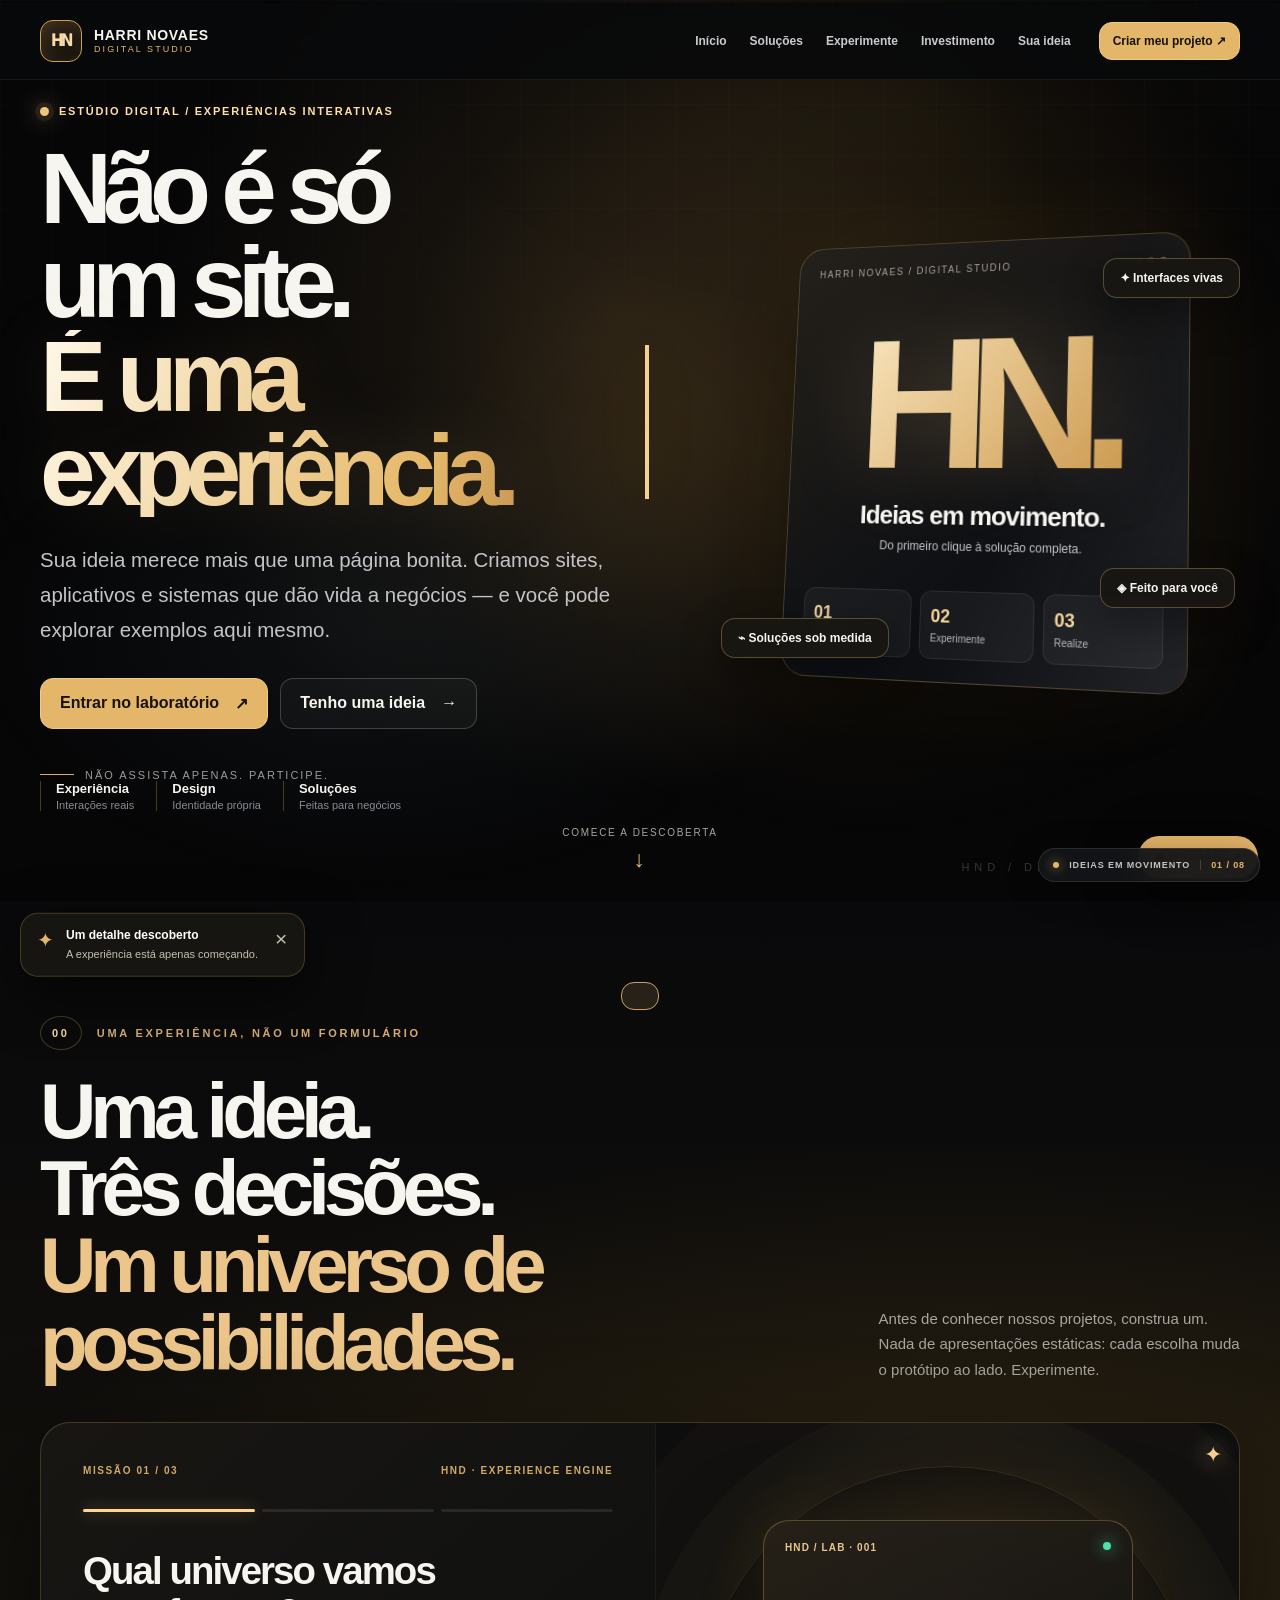
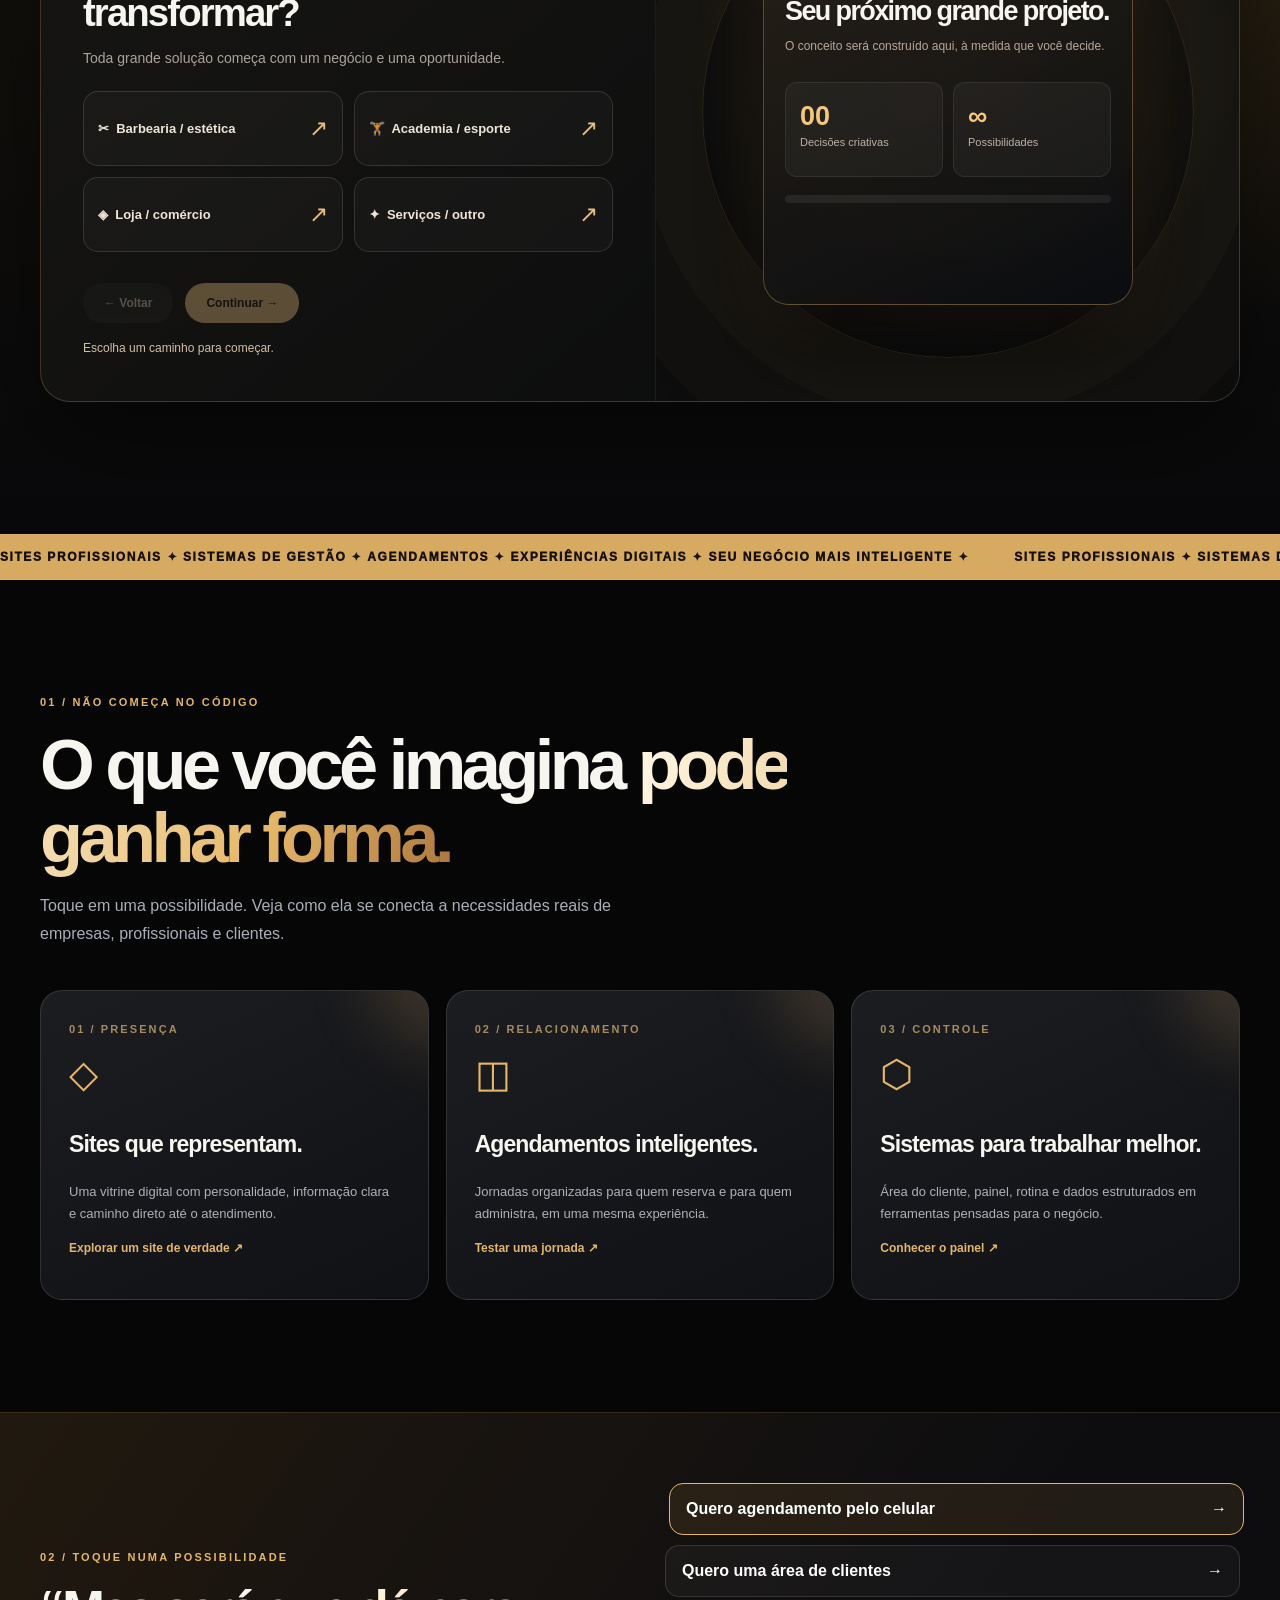
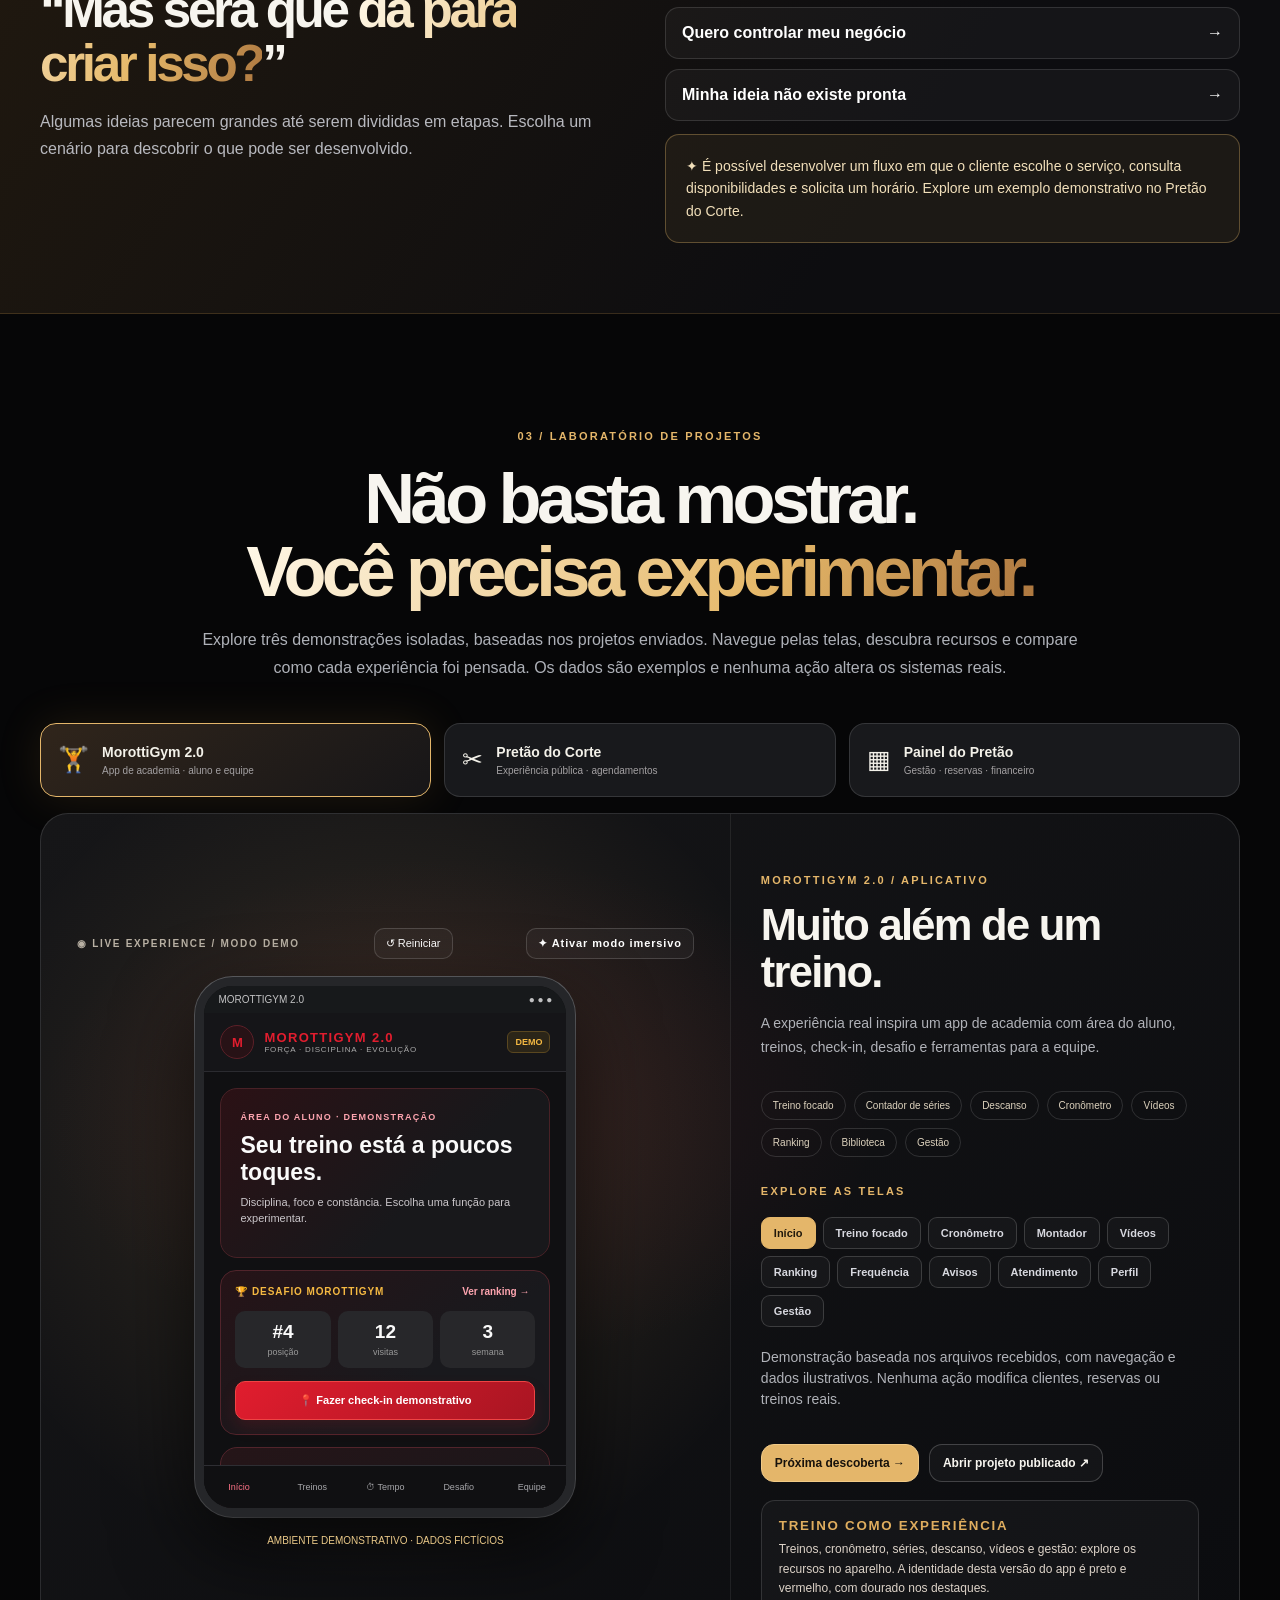
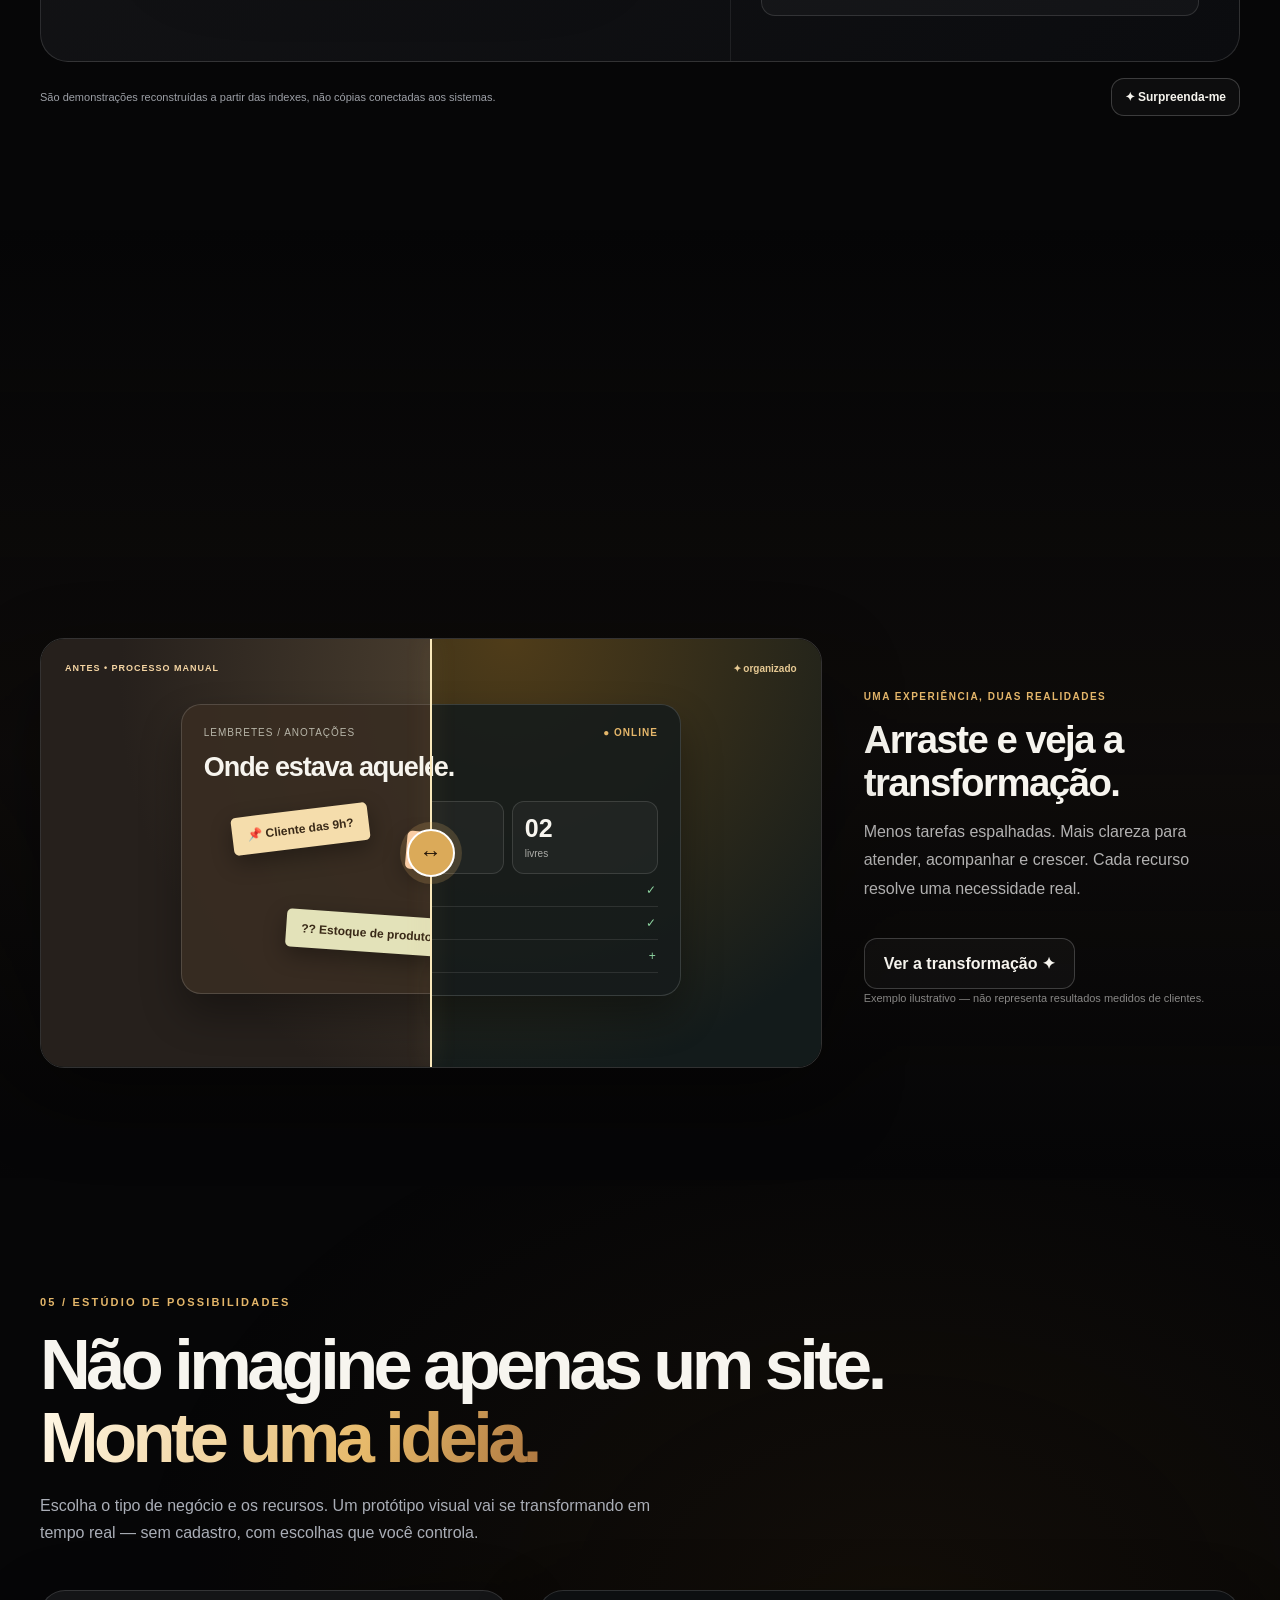
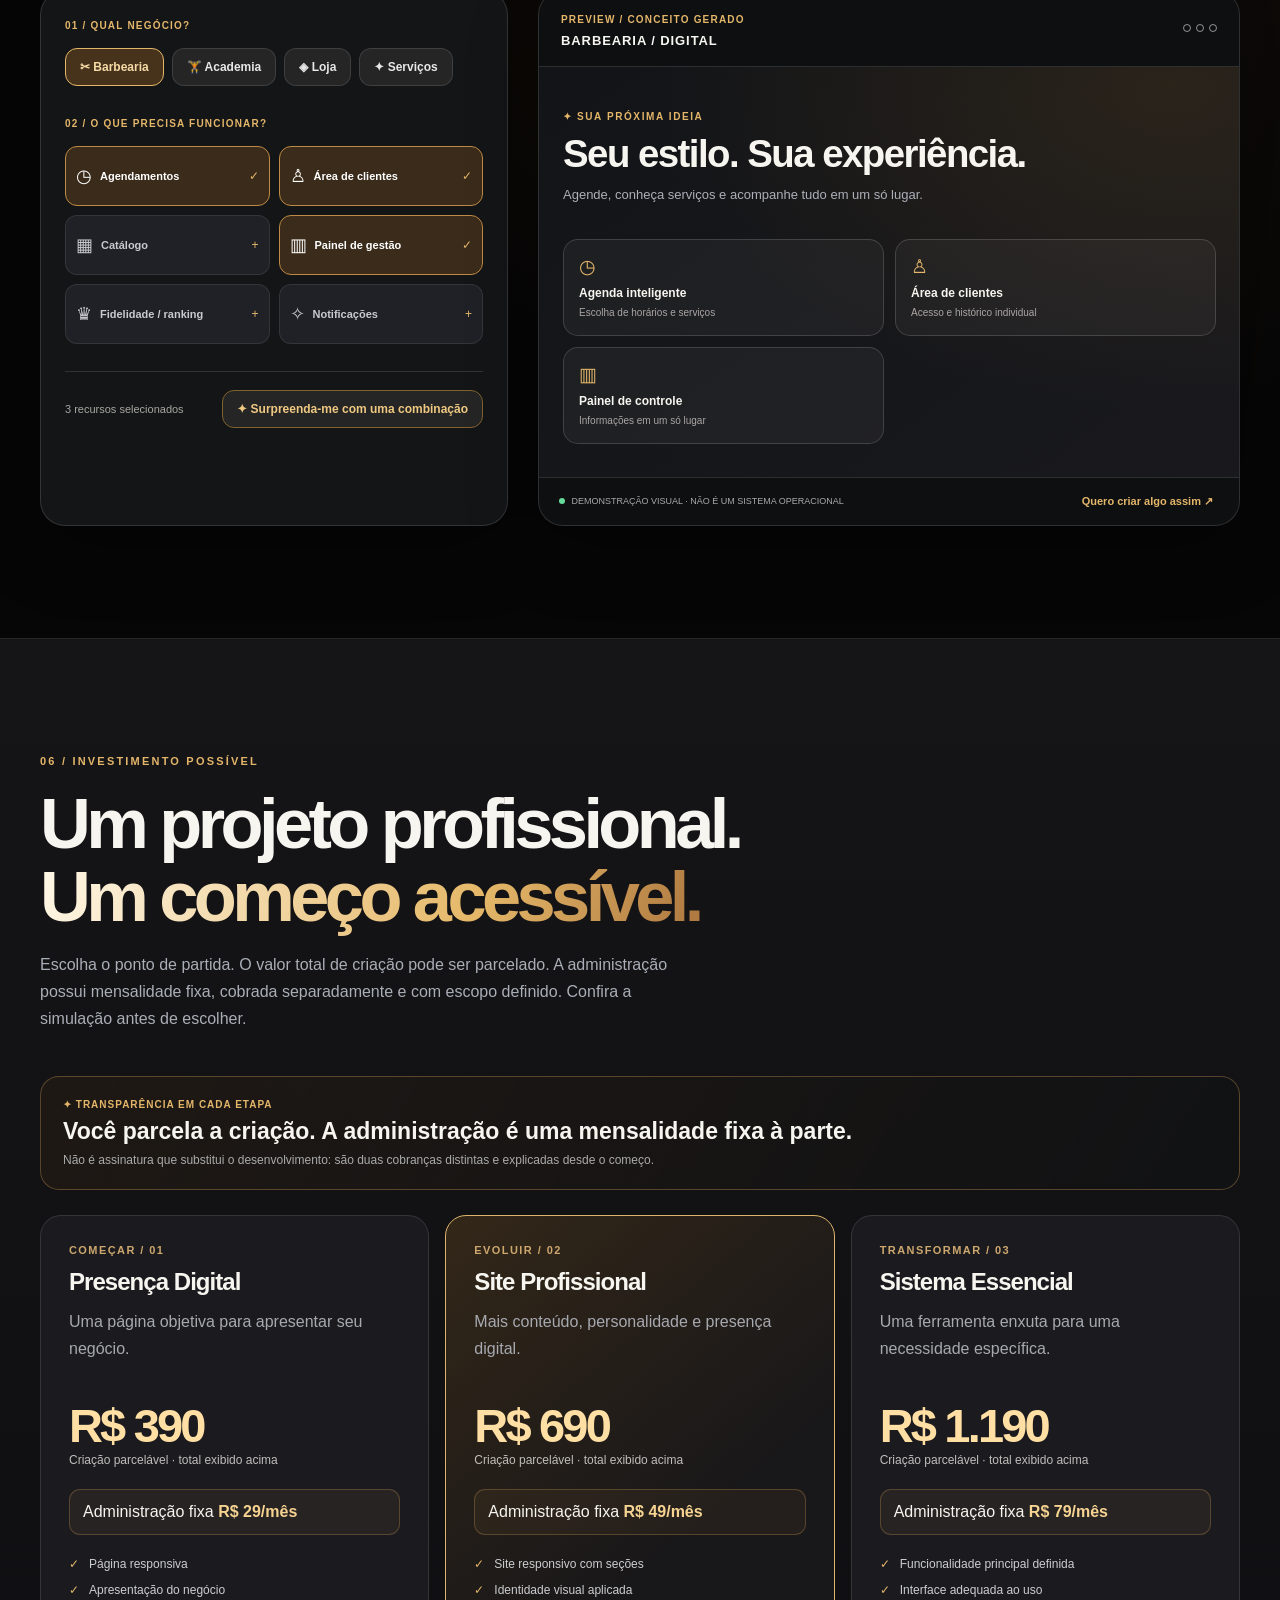
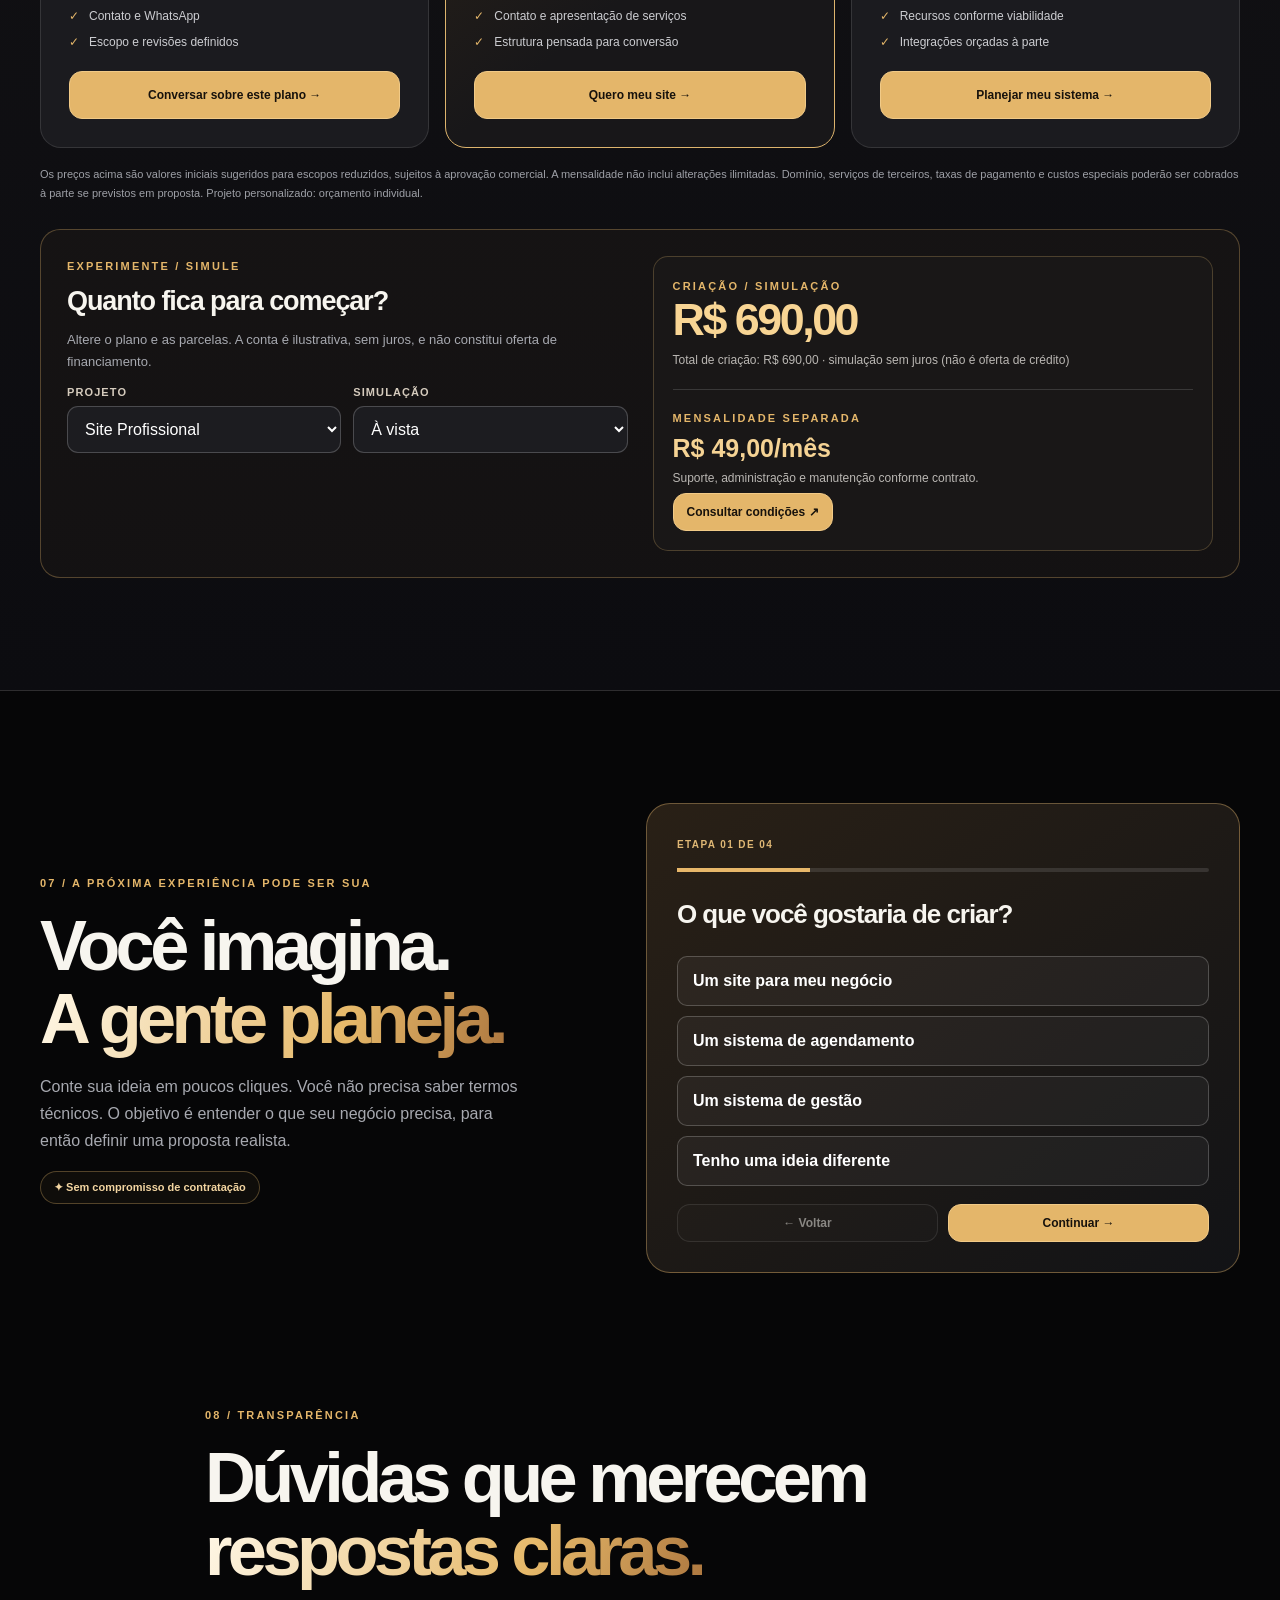
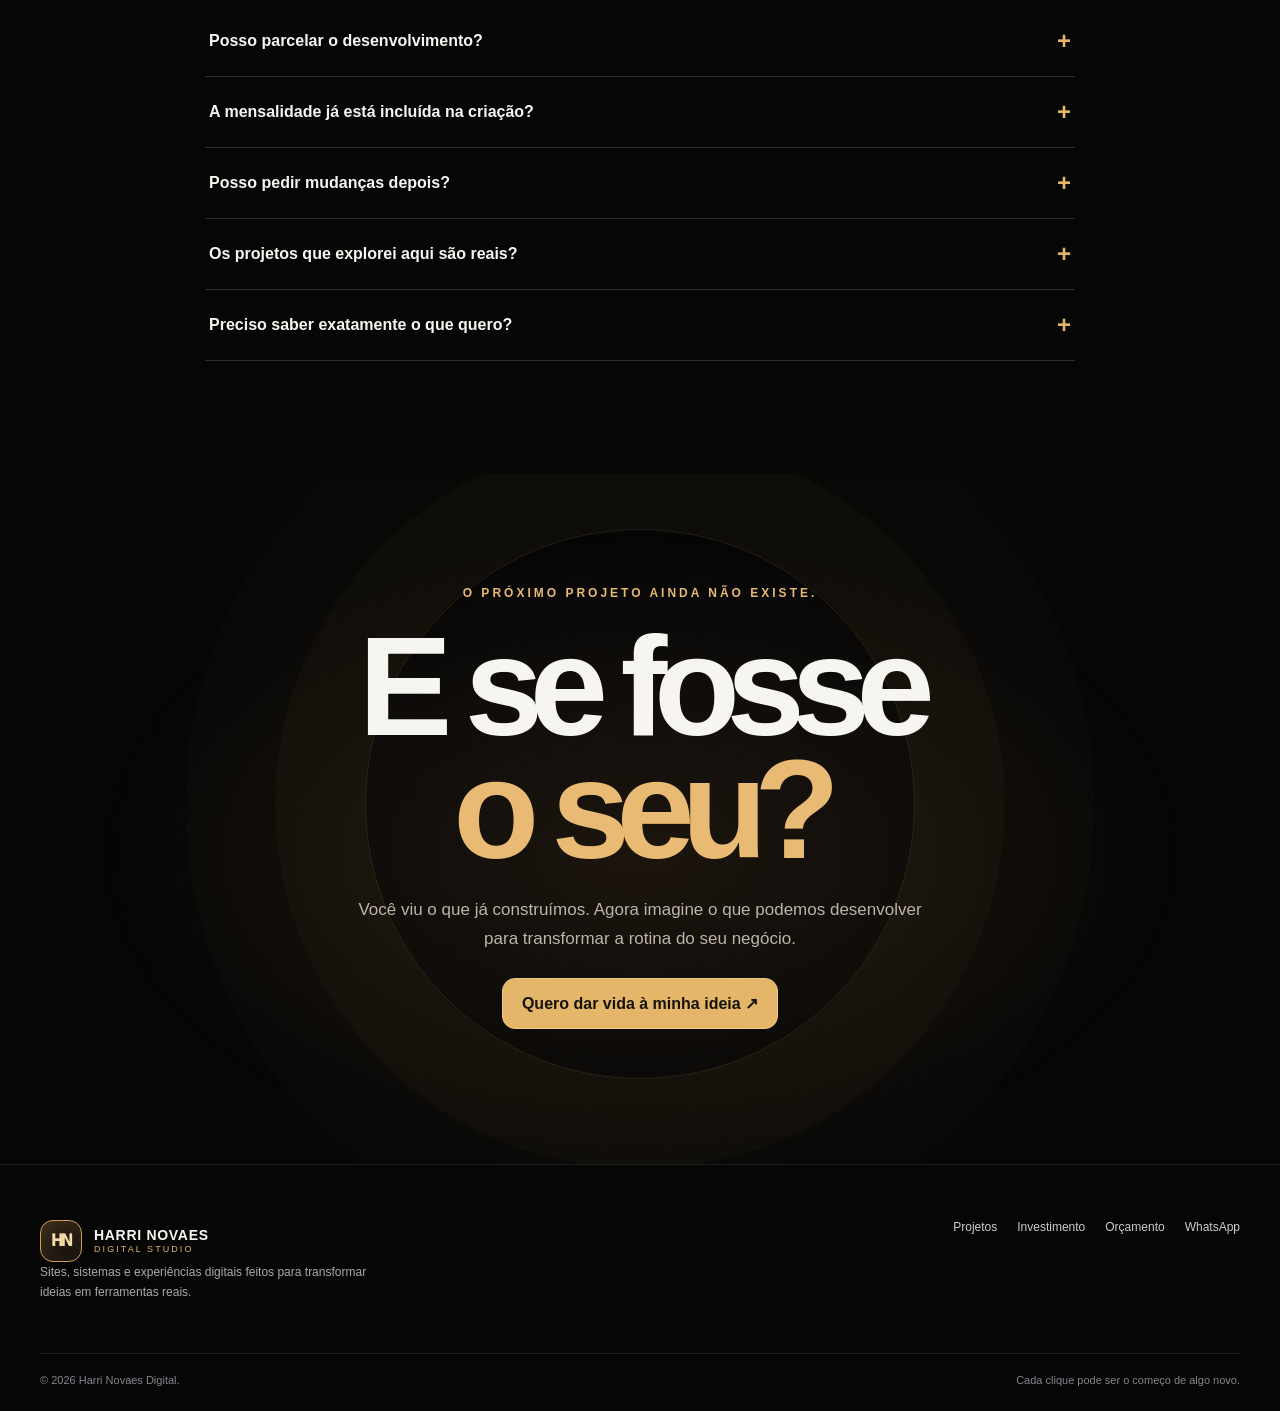
==== commit eb0728a8: "Update index.html" ====
--- a/index.html
+++ b/index.html
@@ -58,6 +58,97 @@
 .price-manifesto{padding:22px;border:1px solid #b4884c6b;border-radius:19px;background:linear-gradient(120deg,#3d2a154a,#111214);margin-bottom:25px;display:flex;flex-direction:column;gap:8px}.price-manifesto span{font-size:10px;color:#e4b66a;font-weight:900;letter-spacing:.1em}.price-manifesto strong{font-size:clamp(17px,2.4vw,23px)}.price-manifesto small{font-size:12px;color:#aaa}.plan .price{font-variant-numeric:tabular-nums}
 @media(min-width:980px){.service,.plan,.stage,.prototype,.make-controls{transition:transform .35s var(--ease),box-shadow .35s}.service:hover,.plan:hover{transform:translateY(-7px);box-shadow:0 24px 60px #0007}}@media(max-width:870px){.transform-grid,.make-grid{grid-template-columns:1fr}.compare{height:410px}.make-controls{order:2}.prototype{order:1}}@media(max-width:620px){.compare{height:375px}.compare-before,.compare-after{padding:14px}.compare-surface{margin-top:19px;padding:12px;min-height:276px}.compare-surface h3{font-size:18px}.compare-stats strong{font-size:17px}.compare-stats>div{padding:9px}.compare-appointment{font-size:10px}.sticky-note{font-size:10px;padding:9px}.comparison-head{font-size:8px}.make-controls{padding:16px}.prototype-main{padding:17px;min-height:350px}.proto-widgets{gap:7px}.proto-widget{padding:11px}.prototype-footer{flex-wrap:wrap}.prototype-footer button{padding:8px 0}.live-rail{bottom:8px;right:10px;font-size:8px;padding:9px}.discovery{bottom:55px;left:10px}.intro-mark{font-size:95px}}
 @media(prefers-reduced-motion:reduce){.cinematic-intro{display:none!important}.intro-mark,.intro-progress i,.proto-widget{animation:none!important}.compare,.prototype-main,.discovery{transition:none!important}}
+
+/* ================================================================
+  BEYOND / DIREÇÃO CRIATIVA 2026 — standalone visual experience
+================================================================ */
+:root{--experience-tint:#dfad5e;--scene-halo:#e4b66a28}
+body{background:#060607;transition:background-color .8s ease}
+body[data-zone="gym"]{--experience-tint:#f14859;--scene-halo:#e11d2e35}
+body[data-zone="shop"]{--experience-tint:#e7ba6d;--scene-halo:#c9914d2c}
+body[data-zone="admin"]{--experience-tint:#c9ae92;--scene-halo:#af87683a}
+body::before{content:"";pointer-events:none;position:fixed;z-index:-1;inset:0;background:radial-gradient(circle at 48% 36%,var(--scene-halo),transparent 55%);opacity:.75;transition:background 1s ease}
+.fx-grain{position:fixed;inset:0;z-index:121;pointer-events:none;opacity:.12;background-image:url("data:image/svg+xml,%3Csvg viewBox='0 0 120 120' xmlns='http://www.w3.org/2000/svg'%3E%3Cfilter id='n'%3E%3CfeTurbulence type='fractalNoise' baseFrequency='.75' numOctaves='3' stitchTiles='stitch'/%3E%3C/filter%3E%3Cpath fill='%23fff' filter='url(%23n)' d='M0 0h120v120H0z'/%3E%3C/svg%3E");mix-blend-mode:soft-light}
+#experienceHalo{position:fixed;left:0;top:0;width:420px;height:420px;z-index:1;pointer-events:none;border-radius:50%;background:radial-gradient(circle,#f1b45512,transparent 65%);translate:-50% -50%;will-change:transform;opacity:.7}
+/* The first fold is intentionally a new composition */
+.hero{min-height:min(940px,100svh);position:relative;isolation:isolate;overflow:hidden;padding-top:105px}
+.hero::before{content:"";position:absolute;z-index:-1;inset:0;background:radial-gradient(ellipse 47% 60% at 68% 45%,#bd873725,transparent 80%),radial-gradient(ellipse 45% 40% at 30% 70%,#4b5f6820,transparent 72%)}
+.hero::after{content:"HND / DIGITAL EXPERIMENTS";position:absolute;bottom:28px;right:3%;font-size:11px;letter-spacing:.45em;color:#ffffff30;pointer-events:none}
+.hero .hero-grid{min-height:630px;align-items:center}
+.hero h1{font-size:clamp(54px,7.8vw,118px);letter-spacing:-.088em;line-height:.94;max-width:790px;text-wrap:balance}
+.hero h1 .grad{display:block;filter:drop-shadow(0 0 30px #daa7581b)}
+.hero .hero-grid>div:first-child{position:relative;z-index:2}
+.hero .hero-grid>div:first-child>p{font-size:clamp(16px,1.6vw,21px);max-width:580px}
+.hero .hero-art{perspective:1100px;position:relative}
+.hero .art-panel{transform:rotateY(-14deg) rotateX(7deg);box-shadow:0 35px 110px #000a,0 0 95px #d1a44c1d;transition:transform .5s var(--ease),box-shadow .5s}
+.hero .art-panel:hover{transform:rotateY(-6deg) rotateX(2deg) translateY(-7px);box-shadow:0 45px 140px #000b,0 0 100px #d1a44c3a}
+.hero .art-panel::after{content:"";position:absolute;inset:0;pointer-events:none;border-radius:inherit;background:linear-gradient(115deg,transparent 30%,#ffffff15 51%,transparent 65%);background-size:250% 100%;animation:heroShine 9s ease-in-out infinite}
+@keyframes heroShine{0%,30%,100%{background-position:130% 0}65%{background-position:-130% 0}}
+.hero .art-center .big{font-size:clamp(100px,15vw,210px);letter-spacing:-.12em;line-height:.9;text-shadow:0 0 90px #ffd18b37}
+.hero .float-label{box-shadow:0 15px 40px #0006;backdrop-filter:blur(16px)}
+.brand-signal{display:flex;align-items:center;gap:10px;font-size:11px;color:#ffe0a3;letter-spacing:.16em;font-weight:850;margin:0 0 25px;text-transform:uppercase}.brand-signal i{height:9px;width:9px;border-radius:50%;background:#efc47b;box-shadow:0 0 0 5px #efc47b15,0 0 23px #efc47b;animation:signal 2.2s ease-in-out infinite}
+@keyframes signal{50%{box-shadow:0 0 0 10px #efc47b0a,0 0 34px #efc47b}}
+.hero-type{display:inline-block;position:relative}.hero-type::after{content:"";position:absolute;right:-12px;top:8%;height:82%;width:4px;background:#f6d095;animation:caretBlink .85s steps(2) infinite}@keyframes caretBlink{50%{opacity:0}}
+.hero-foot-note{font-size:11px;color:#9d9b9a;letter-spacing:.18em;text-transform:uppercase;margin-top:28px;display:flex;gap:11px;align-items:center}.hero-foot-note::before{content:"";width:34px;height:1px;background:#d7ac6b}
+/* Chapter 0: a real branching digital experience, not decorative buttons */
+.portal-section{padding:115px 0 132px;position:relative;isolation:isolate;overflow:hidden;background:linear-gradient(180deg,#09090b,#12100c 55%,#09090b)}
+.portal-section::before{content:"";position:absolute;inset:10% -20%;z-index:-1;pointer-events:none;background:radial-gradient(ellipse at 68% 52%,#b8892c2b,transparent 55%)}
+.portal-kicker{color:#d5ad73;letter-spacing:.25em;font-size:11px;font-weight:900;display:flex;gap:15px;align-items:center}.portal-kicker::before{content:"00";border:1px solid #e6bd6844;padding:10px 11px;border-radius:50%;color:#f5d9a0}
+.portal-head{display:grid;grid-template-columns:1.2fr .55fr;gap:50px;align-items:end;margin:23px 0 40px}
+.portal-head h2{font-size:clamp(42px,6.1vw,86px);line-height:.99;letter-spacing:-.078em;margin:0;max-width:900px}
+.portal-head h2 em{font-style:normal;color:#ebc589}
+.portal-head p{color:#a9a5a0;line-height:1.7;margin:0;font-size:15px}
+.portal-console{border:1px solid #b892564d;border-radius:30px;overflow:hidden;background:linear-gradient(140deg,#171613,#090a0c);box-shadow:0 35px 110px #0007;display:grid;grid-template-columns:minmax(0,1fr) minmax(320px,.95fr);min-height:580px;position:relative}
+.portal-left{padding:42px;display:flex;flex-direction:column;position:relative;z-index:2}
+.portal-meta{display:flex;justify-content:space-between;align-items:center;font-size:10px;font-weight:900;letter-spacing:.16em;color:#d0a968;text-transform:uppercase}
+.portal-progress{display:flex;gap:7px;margin:33px 0 38px}.portal-progress i{height:3px;flex:1;background:#ffffff17;border-radius:5px;transition:.4s}.portal-progress i.on{background:#ffd496;box-shadow:0 0 15px #ffd4966b}
+.portal-question{font-size:clamp(24px,3vw,42px);letter-spacing:-.05em;line-height:1.1;margin:0 0 9px;min-height:88px}
+.portal-description{color:#aaa39b;font-size:14px;line-height:1.6;margin:0 0 22px}
+.portal-choices{display:grid;grid-template-columns:repeat(2,minmax(0,1fr));gap:11px;align-content:start}
+.portal-choice{display:flex;align-items:center;justify-content:space-between;text-align:left;gap:10px;border:1px solid #ffffff20;background:#ffffff07;border-radius:15px;min-height:75px;padding:14px;color:#eee5d8;transition:transform .25s,background .25s,border-color .25s}
+.portal-choice:hover,.portal-choice:focus-visible{transform:translateY(-3px);background:#e9b76815;border-color:#f6ce83}.portal-choice.selected{background:#e0b36d22;border-color:#e7b56d;color:#ffe3b5}
+.portal-choice span{font-weight:750;font-size:13px}.portal-choice b{font-size:23px;font-weight:450;color:#e6bd83}
+.portal-actions{margin-top:auto;padding-top:26px;display:flex;align-items:center;gap:12px;flex-wrap:wrap}
+.portal-actions button{border:0;border-radius:100px;padding:13px 21px;font-size:12px;font-weight:900}.portal-next{background:#f4cb83;color:#21160a}.portal-back{color:#ddd0bf;background:#ffffff12}.portal-actions button:disabled{opacity:.33}
+.portal-visual{position:relative;min-height:460px;display:grid;place-items:center;padding:35px;overflow:hidden;border-left:1px solid #ffffff10;background:radial-gradient(circle at 53% 42%,#c99d4334,transparent 60%),#0d0d0e}
+.portal-visual::before{content:"";position:absolute;width:490px;height:490px;border:1px solid #e6bc6a24;border-radius:50%;box-shadow:0 0 0 65px #e8bf5c06,0 0 0 135px #e8bf5c05;animation:portalOrbit 30s linear infinite}
+.portal-visual::after{content:"✦";position:absolute;right:17px;top:19px;color:#f4cf8d;font-size:22px;filter:drop-shadow(0 0 12px #f4cf8d)}
+@keyframes portalOrbit{to{transform:rotate(360deg)}}
+.portal-artifact{width:min(100%,370px);min-height:385px;padding:21px;border:1px solid #e1b66e54;border-radius:26px;background:linear-gradient(155deg,#272118f2,#0b0d11f5);box-shadow:0 35px 100px #0009,0 0 70px #ddae5420;transform:perspective(900px) rotateY(-12deg) rotateX(6deg);transition:.7s var(--ease);position:relative;z-index:1}
+.portal-artifact:hover{transform:perspective(900px) rotateY(-3deg) rotateX(1deg) scale(1.02)}
+.portal-artifact .mini-top{display:flex;justify-content:space-between;gap:10px;font-size:10px;font-weight:800;letter-spacing:.11em;color:#e6c792}
+.portal-artifact .mini-top i{height:8px;width:8px;background:#4fe0a7;border-radius:50%;box-shadow:0 0 15px #4fe0a7}
+.portal-artifact h3{font-size:27px;line-height:1.05;margin:44px 0 12px;letter-spacing:-.06em}
+.portal-artifact p{font-size:12px;color:#b7a99a;line-height:1.6}
+.portal-metrics{display:grid;grid-template-columns:1fr 1fr;gap:10px;margin-top:25px}
+.portal-metric{padding:18px 14px;border-radius:12px;background:#ffffff0a;border:1px solid #ffffff15;min-height:95px}.portal-metric strong{display:block;font-size:27px;color:#f5c77d}.portal-metric small{font-size:11px;color:#bbb3a6}
+.portal-bottombar{margin-top:18px;height:8px;border-radius:10px;background:linear-gradient(90deg,#f4c178 var(--portal-progress,24%),#ffffff12 var(--portal-progress,24%));transition:.6s}
+.portal-final{display:none;flex-direction:column;gap:12px}.portal-final.show{display:flex}.portal-final a{margin-top:8px}
+.portal-console.finished .portal-choices{display:none}
+.portal-message{margin-top:18px;font-size:12px;color:#d4c0a4;min-height:18px}
+.portal-glitch{animation:portalAppear .55s both}@keyframes portalAppear{from{opacity:0;transform:translateY(10px) scale(.985)}to{opacity:1;transform:none}}
+/* immersive project view without touching production */
+.stage{transition:box-shadow .7s,transform .7s,border-color .7s}
+.stage.is-immersive{border-color:var(--experience-tint)!important;box-shadow:0 30px 130px var(--scene-halo),0 0 0 1px var(--experience-tint)}
+.stage.is-immersive .stage-preview{filter:drop-shadow(0 12px 38px var(--scene-halo))}
+.immersive-toggle{border:1px solid #e5c28a77;background:#e1ad6817;color:#ffdeb0;border-radius:100px;padding:11px 14px;font-weight:850;font-size:11px;letter-spacing:.08em}
+.immersive-toggle:hover{background:#d4a05433}
+.stage-preview{position:relative}
+.demo-spotlight{position:absolute;inset:0;z-index:0;pointer-events:none;border-radius:inherit;background:radial-gradient(circle at 50% 40%,var(--scene-halo),transparent 70%);transition:background .65s}
+.stage-preview>*:not(.demo-spotlight){position:relative;z-index:1}
+.case-story{margin-top:18px;padding:17px;border:1px solid #ffffff21;border-radius:14px;background:#ffffff08}.case-story small{display:block;color:var(--experience-tint);font-weight:850;letter-spacing:.13em;margin-bottom:7px}.case-story p{font-size:12px;color:#ddd3c8;line-height:1.6;margin:0}
+/* special bottom layer */
+.end-scene{padding:110px 0 135px;text-align:center;position:relative;overflow:hidden;background:radial-gradient(ellipse at 50% 55%,#8c65302a,transparent 60%)}
+.end-scene .end-overline{font-size:12px;color:#e6b975;letter-spacing:.25em;font-weight:900}
+.end-scene h2{font-size:clamp(58px,11vw,164px);letter-spacing:-.095em;line-height:.88;margin:24px auto;max-width:1250px}
+.end-scene h2 span{color:#e9ba73}.end-scene p{font-size:17px;color:#bdb5ab;max-width:570px;margin:0 auto 24px;line-height:1.7}
+.end-scene .end-ring{width:550px;height:550px;border:1px solid #dfb76a23;border-radius:50%;position:absolute;left:50%;top:48%;transform:translate(-50%,-50%);z-index:0;pointer-events:none;box-shadow:0 0 0 90px #f0bc5706,0 0 0 180px #f0bc5704}
+.end-scene .wrap{position:relative;z-index:1}
+.hover-lift{transition:transform .26s ease}.hover-lift:hover{transform:translateY(-4px)}
+@media(max-width:960px){.portal-head{grid-template-columns:1fr;gap:15px}.portal-console{grid-template-columns:1fr}.portal-visual{min-height:390px;border-left:0;border-top:1px solid #ffffff12}.portal-artifact{min-height:310px}.portal-artifact h3{margin-top:18px}.portal-left{padding:30px}.hero h1{font-size:clamp(54px,9vw,92px)}}
+@media(max-width:650px){.hero{padding-top:110px;min-height:auto}.hero h1{font-size:clamp(47px,12vw,78px)}.hero .hero-grid{min-height:auto}.hero .hero-art{margin-top:35px}.hero .art-panel{transform:none}.hero::after{font-size:8px;bottom:12px}.portal-section{padding:74px 0 85px}.portal-head h2{font-size:clamp(38px,10vw,55px)}.portal-left{padding:24px 19px}.portal-choices{grid-template-columns:1fr}.portal-choice{min-height:59px}.portal-question{min-height:unset;font-size:27px}.portal-progress{margin:23px 0 25px}.portal-visual{padding:28px;min-height:370px}.portal-artifact{transform:none;min-height:300px}.portal-artifact h3{font-size:24px}.portal-metric strong{font-size:22px}.end-scene{padding:75px 0}.end-scene h2{font-size:clamp(55px,15vw,90px)}#experienceHalo{display:none}}
+@media(prefers-reduced-motion:reduce){.portal-visual::before,.brand-signal i,.hero .art-panel::after,.hero-type::after{animation:none!important}.portal-artifact,.hero .art-panel{transform:none!important}}
+
 </style>
 </head>
 <body>
@@ -67,7 +158,28 @@
 <div id="progress" aria-hidden="true"></div><div class="bgfx" aria-hidden="true"></div>
 <header><div class="wrap headerrow"><a class="brand" href="#inicio" aria-label="Harri Novaes Digital — Início"><span class="mark">HN</span><span class="brandname"><strong>HARRI NOVAES</strong><small>DIGITAL STUDIO</small></span></a><nav id="mainnav" aria-label="Navegação principal"><a href="#inicio">Início</a><a href="#solucoes">Soluções</a><a href="#laboratorio">Experimente</a><a href="#investimento">Investimento</a><a href="#conversar">Sua ideia</a></nav><button class="btn tiny headercta" data-scroll="conversar">Criar meu projeto ↗</button><button class="hamb" id="hamb" aria-expanded="false" aria-controls="mainnav" aria-label="Abrir menu">☰</button></div></header>
 <main>
-<section class="hero" id="inicio"><div class="wrap hero-grid"><div class="reveal"><span class="pill"><i class="dot"></i> DESENVOLVIMENTO QUE VOCÊ PODE EXPLORAR</span><h1>Não é só um site.<br><span class="grad">É uma experiência.</span></h1><p>Sua ideia merece mais que uma página bonita. Criamos sites, aplicativos e sistemas que dão vida a negócios — e você pode explorar exemplos aqui mesmo.</p><div class="hero-actions"><a href="#laboratorio" class="btn">Entrar no laboratório <span>↗</span></a><a href="#conversar" class="btn ghost">Tenho uma ideia <span>→</span></a></div><div class="hero-proof"><span><strong>Experiência</strong><small>Interações reais</small></span><span><strong>Design</strong><small>Identidade própria</small></span><span><strong>Soluções</strong><small>Feitas para negócios</small></span></div></div><div class="hero-art reveal" aria-label="Representação visual do estúdio"><div class="art-panel" id="artpanel"><div class="art-top"><span>HARRI NOVAES / DIGITAL STUDIO</span><span class="art-dots"><i></i><i></i><i></i></span></div><div class="art-center"><div class="big">HN.</div><h3>Ideias em movimento.</h3><p>Do primeiro clique à solução completa.</p></div><div class="art-bars"><div><b>01</b>Imagine</div><div><b>02</b>Experimente</div><div><b>03</b>Realize</div></div></div><span class="float-label a">✦ Interfaces vivas</span><span class="float-label b">⌁ Soluções sob medida</span><span class="float-label c">◈ Feito para você</span></div></div><a class="scrollhint" href="#solucoes">Comece a descoberta</a></section>
+<section class="hero" id="inicio"><div class="wrap hero-grid"><div class="reveal"><span class="brand-signal"><i></i> ESTÚDIO DIGITAL / EXPERIÊNCIAS INTERATIVAS</span><h1>Não é só um site.<br><span class="grad">É uma experiência.</span></h1><p>Sua ideia merece mais que uma página bonita. Criamos sites, aplicativos e sistemas que dão vida a negócios — e você pode explorar exemplos aqui mesmo.</p><div class="hero-actions"><a href="#laboratorio" class="btn">Entrar no laboratório <span>↗</span></a><a href="#conversar" class="btn ghost">Tenho uma ideia <span>→</span></a></div><div class="hero-foot-note">NÃO ASSISTA APENAS. PARTICIPE.</div><div class="hero-proof"><span><strong>Experiência</strong><small>Interações reais</small></span><span><strong>Design</strong><small>Identidade própria</small></span><span><strong>Soluções</strong><small>Feitas para negócios</small></span></div></div><div class="hero-art reveal" aria-label="Representação visual do estúdio"><div class="art-panel" id="artpanel"><div class="art-top"><span>HARRI NOVAES / DIGITAL STUDIO</span><span class="art-dots"><i></i><i></i><i></i></span></div><div class="art-center"><div class="big">HN.</div><h3>Ideias em movimento.</h3><p>Do primeiro clique à solução completa.</p></div><div class="art-bars"><div><b>01</b>Imagine</div><div><b>02</b>Experimente</div><div><b>03</b>Realize</div></div></div><span class="float-label a">✦ Interfaces vivas</span><span class="float-label b">⌁ Soluções sob medida</span><span class="float-label c">◈ Feito para você</span></div></div><a class="scrollhint" href="#experiencia">Comece a descoberta</a></section>
+
+<section id="experiencia" class="portal-section" aria-label="Experiência interativa: seu negócio em transformação">
+ <div class="wrap">
+  <span class="portal-kicker reveal">UMA EXPERIÊNCIA, NÃO UM FORMULÁRIO</span>
+  <div class="portal-head reveal"><h2>Uma ideia.<br>Três decisões.<br><em>Um universo de possibilidades.</em></h2><p>Antes de conhecer nossos projetos, construa um. Nada de apresentações estáticas: cada escolha muda o protótipo ao lado. Experimente.</p></div>
+  <div class="portal-console reveal" id="portalConsole">
+   <div class="portal-left">
+    <div class="portal-meta"><span id="portalStepLabel">MISSÃO 01 / 03</span><span>HND · EXPERIENCE ENGINE</span></div>
+    <div class="portal-progress" aria-hidden="true"><i class="on"></i><i></i><i></i></div>
+    <h3 class="portal-question" id="portalQuestion">Qual universo vamos transformar?</h3>
+    <p class="portal-description" id="portalDescription">Uma boa solução começa entendendo o seu negócio.</p>
+    <div id="portalChoices" class="portal-choices" role="group" aria-label="Escolha uma opção"></div>
+    <div class="portal-final" id="portalFinal"><strong id="portalFinalTitle">Sua ideia ganhou forma.</strong><p id="portalFinalDescription">Uma combinação única de recursos, pronta para evoluir.</p><a class="btn" id="portalSend" target="_blank" rel="noopener noreferrer" href="https://wa.me/5516988033045">Conversar sobre esta ideia ↗</a></div>
+    <div class="portal-actions"><button class="portal-back" id="portalBack" type="button" disabled>← Voltar</button><button class="portal-next" id="portalNext" type="button" disabled>Continuar →</button><button class="portal-back" id="portalReset" type="button" hidden>↺ Criar outra ideia</button></div>
+    <div class="portal-message" id="portalMessage" aria-live="polite">Escolha um caminho para começar.</div>
+   </div>
+   <div class="portal-visual"><div id="portalArtifact" class="portal-artifact" aria-live="polite"><div class="mini-top"><span id="portalMiniTop">HND / LAB · 001</span><i></i></div><h3 id="portalMiniTitle">Seu próximo<br>grande projeto.</h3><p id="portalMiniCopy">O conceito será construído aqui, à medida que você decide.</p><div class="portal-metrics"><div class="portal-metric"><strong id="portalMetricOne">01</strong><small id="portalMetricLabelOne">Ideia inicial</small></div><div class="portal-metric"><strong id="portalMetricTwo">∞</strong><small id="portalMetricLabelTwo">Possibilidades</small></div></div><div class="portal-bottombar" id="portalBar"></div></div></div>
+  </div>
+ </div>
+</section>
+
 <div class="marquee" aria-hidden="true"><div class="marquee-track"><span>SITES PROFISSIONAIS ✦ SISTEMAS DE GESTÃO ✦ AGENDAMENTOS ✦ EXPERIÊNCIAS DIGITAIS ✦ SEU NEGÓCIO MAIS INTELIGENTE ✦ </span><span>SITES PROFISSIONAIS ✦ SISTEMAS DE GESTÃO ✦ AGENDAMENTOS ✦ EXPERIÊNCIAS DIGITAIS ✦ SEU NEGÓCIO MAIS INTELIGENTE ✦ </span></div></div>
 <section class="block" id="solucoes"><div class="wrap"><div class="sectionhead reveal"><span class="eyebrow">01 / Não começa no código</span><h2>O que você imagina <span class="grad">pode ganhar forma.</span></h2><p>Toque em uma possibilidade. Veja como ela se conecta a necessidades reais de empresas, profissionais e clientes.</p></div><div class="cards3"><article class="service reveal"><small class="mini-index">01 / PRESENÇA</small><div class="icon">◇</div><h3>Sites que representam.</h3><p>Uma vitrine digital com personalidade, informação clara e caminho direto até o atendimento.</p><button data-scroll="laboratorio" data-pick="shop">Explorar um site de verdade ↗</button></article><article class="service reveal"><small class="mini-index">02 / RELACIONAMENTO</small><div class="icon">◫</div><h3>Agendamentos inteligentes.</h3><p>Jornadas organizadas para quem reserva e para quem administra, em uma mesma experiência.</p><button data-scroll="laboratorio" data-pick="shop">Testar uma jornada ↗</button></article><article class="service reveal"><small class="mini-index">03 / CONTROLE</small><div class="icon">⬡</div><h3>Sistemas para trabalhar melhor.</h3><p>Área do cliente, painel, rotina e dados estruturados em ferramentas pensadas para o negócio.</p><button data-scroll="laboratorio" data-pick="admin">Conhecer o painel ↗</button></article></div></div></section>
 <section class="idea-line"><div class="wrap idea-grid"><div class="reveal"><span class="eyebrow">02 / Toque numa possibilidade</span><h2>“Mas será que <span class="grad">dá para criar isso?</span>”</h2><p>Algumas ideias parecem grandes até serem divididas em etapas. Escolha um cenário para descobrir o que pode ser desenvolvido.</p></div><div class="reveal"><div class="idea-options" id="ideaOptions"><button class="idea-option on" data-idea="agenda">Quero agendamento pelo celular <b>→</b></button><button class="idea-option" data-idea="clientes">Quero uma área de clientes <b>→</b></button><button class="idea-option" data-idea="controle">Quero controlar meu negócio <b>→</b></button><button class="idea-option" data-idea="diferente">Minha ideia não existe pronta <b>→</b></button></div><div class="idea-answer" id="ideaAnswer" aria-live="polite">✦ É possível desenvolver um fluxo em que o cliente escolhe o serviço, consulta disponibilidades e solicita um horário. Explore um exemplo demonstrativo no Pretão do Corte.</div></div></div></section>
@@ -112,6 +224,9 @@
 <section class="block" id="conversar"><div class="wrap brief-wrap"><div class="reveal"><span class="eyebrow">07 / A próxima experiência pode ser sua</span><h2>Você imagina.<br><span class="grad">A gente planeja.</span></h2><p class="muted">Conte sua ideia em poucos cliques. Você não precisa saber termos técnicos. O objetivo é entender o que seu negócio precisa, para então definir uma proposta realista.</p><div class="pill">✦ Sem compromisso de contratação</div></div><div class="briefpanel reveal"><span class="brief-step" id="briefLabel">ETAPA 01 DE 04</span><div class="brief-progress"><i id="briefBar"></i></div><h3 id="briefQuestion">O que você gostaria de criar?</h3><div id="briefContent"></div><div class="brief-controls" id="briefControls"><button class="btn ghost tiny" id="briefBack">← Voltar</button><button class="btn tiny" id="briefNext">Continuar →</button></div></div></div></section>
 <section class="block" id="duvidas" style="padding-top:20px"><div class="wrap"><div class="faq"><span class="eyebrow">08 / Transparência</span><h2>Dúvidas que merecem <span class="grad">respostas claras.</span></h2><details><summary>Posso parcelar o desenvolvimento?</summary><p>Sim. O valor total do desenvolvimento pode ser parcelado. A simulação de 3x ou 6x sem juros é ilustrativa; as condições efetivas, juros e taxas de pagamento (se houver) serão confirmados na proposta antes da contratação.</p></details><details><summary>A mensalidade já está incluída na criação?</summary><p>Não. A criação é uma cobrança inicial. A criação é uma cobrança inicial. A administração tem valor mensal fixo por plano (R$ 29, R$ 49 ou R$ 79), cobrado separadamente; início, serviços incluídos e limites de suporte serão definidos em contrato. Custos extraordinários podem precisar de orçamento específico.</p></details><details><summary>Posso pedir mudanças depois?</summary><p>Sim. Pequenas correções e manutenção seguem o escopo contratado. Novas páginas, módulos ou mudanças significativas são avaliados e orçados separadamente.</p></details><details><summary>Os projetos que explorei aqui são reais?</summary><p>MorottiGym e Pretão do Corte são projetos usados como base. As telas interativas deste portfólio são demonstrações ilustrativas, reconstruídas a partir de arquivos recebidos, com dados fictícios e sem conexão com produção.</p></details><details><summary>Preciso saber exatamente o que quero?</summary><p>Não. Você pode contar seu problema e o resultado desejado. A partir disso, avaliamos quais recursos fazem sentido e quais podem ficar para uma etapa futura.</p></details></div></div></section>
 </main>
+
+<section class="end-scene" aria-label="Mensagem final da Harri Novaes Digital"><div class="end-ring"></div><div class="wrap reveal"><span class="end-overline">O PRÓXIMO PROJETO AINDA NÃO EXISTE.</span><h2>E se fosse<br><span>o seu?</span></h2><p>Você viu o que já construímos. Agora imagine o que podemos desenvolver para transformar a rotina do seu negócio.</p><a href="#conversar" class="btn">Quero dar vida à minha ideia ↗</a></div></section>
+
 <footer><div class="wrap"><div class="footer-grid"><div><a class="brand" href="#inicio"><span class="mark">HN</span><span class="brandname"><strong>HARRI NOVAES</strong><small>DIGITAL STUDIO</small></span></a><p>Sites, sistemas e experiências digitais feitos para transformar ideias em ferramentas reais.</p></div><div class="footer-links"><a href="#laboratorio">Projetos</a><a href="#investimento">Investimento</a><a href="#conversar">Orçamento</a><a href="https://wa.me/5516988033045" target="_blank" rel="noopener noreferrer">WhatsApp</a></div></div><div class="footer-bottom"><span>© 2026 Harri Novaes Digital.</span><span>Cada clique pode ser o começo de algo novo.</span></div></div></footer>
 <a class="floatwa" href="https://wa.me/5516988033045?text=Ol%C3%A1%21%20Quero%20conversar%20sobre%20um%20projeto." target="_blank" rel="noopener noreferrer" aria-label="Abrir WhatsApp">◉ WhatsApp ↗</a><div class="toast" id="toast" role="status" aria-live="polite"></div>
 <div class="overlay" id="exerciseVideoModal" role="dialog" aria-modal="true" aria-labelledby="exerciseVideoTitle"><div class="video-demo-card"><button type="button" class="close" id="exerciseVideoClose" aria-label="Fechar vídeo" style="position:absolute;right:16px;top:14px;border:1px solid #ffffff40;background:#ffffff12;color:white;border-radius:9px;padding:8px 11px">✕</button><div class="video-demo-head"><small>▶ MOROTTIGYM · EXECUÇÃO DO EXERCÍCIO</small><h3 id="exerciseVideoTitle">Vídeo demonstrativo</h3></div><div class="video-demo-player" id="exerciseVideoPlayer"></div><p class="video-demo-hint">O vídeo abre sobre a tela de treino. Ao fechar, você continua exatamente de onde parou.</p></div></div>
@@ -264,4 +379,54 @@
 const combos=[['academia',['clientes','gestao','fidelidade','notificacoes']],['loja',['catalogo','clientes','notificacoes']],['barbearia',['agendamento','clientes','fidelidade','gestao']],['servicos',['agendamento','gestao','notificacoes']]];let nextCombo=0;$('#makeRandom').onclick=()=>{let x=combos[nextCombo++%combos.length];biz=x[0];features=new Set(x[1]);render();milestone('builder')};$('#makeWhatsapp').onclick=()=>{let names=[...features].map(id=>fInfo[id][1]).join(', ')||'A definir';let msg=`Olá! Explorei o estúdio de possibilidades da Harri Novaes Digital. Meu negócio: ${bizInfo[biz][0]}. Recursos desejados: ${names}. Gostaria de conversar sobre o investimento total parcelável e a mensalidade fixa de administração.`;window.open('https://wa.me/5516988033045?text='+encodeURIComponent(msg),'_blank','noopener,noreferrer')};render();
 })();
 </script>
+<script>
+/* Beyond Engine — visible choices, progressive reveal, zero production APIs */
+(()=>{'use strict';
+const $=s=>document.querySelector(s), $$=s=>[...document.querySelectorAll(s)];
+const questions=[
+ {q:'Qual universo vamos transformar?',d:'Toda grande solução começa com um negócio e uma oportunidade.',choices:[['✂','Barbearia / estética','barbearia'],['🏋','Academia / esporte','academia'],['◈','Loja / comércio','loja'],['✦','Serviços / outro','servicos']]},
+ {q:'O que mais precisa mudar?',d:'Escolha o desafio mais importante na rotina da sua empresa.',choices:[['◷','Agendamentos e horários','agendamentos'],['♙','Relacionamento com clientes','clientes'],['▦','Catálogo e reservas','catalogo'],['▥','Organização e gestão','gestao']]},
+ {q:'Como você quer surpreender?',d:'Agora escolha um diferencial que o seu público vai sentir.',choices:[['✧','Uma experiência de app','aplicativo'],['♛','Fidelidade e recompensas','fidelidade'],['✦','Mais automação','automacao'],['◎','Experiência exclusiva','personalizado']]}
+];
+const titles={barbearia:'Barbearia inteligente',academia:'Academia conectada',loja:'Loja sempre aberta',servicos:'Serviços sem complicação'};
+const desc={agendamentos:'Agendamentos simplificados',clientes:'Relacionamento organizado',catalogo:'Vitrine e reservas digitais',gestao:'Seu negócio em um painel'};
+const extras={aplicativo:'Com experiência de aplicativo',fidelidade:'Com fidelidade e engajamento',automacao:'Com tarefas mais automáticas',personalizado:'Com identidade e jornada exclusivas'};
+let step=0,selected=[null,null,null];
+function safe(t){return String(t).replace(/[&<>"']/g,c=>({'&':'&amp;','<':'&lt;','>':'&gt;','"':'&quot;',"'":'&#39;'}[c]));}
+function render(){const finished=step>=3, q=questions[Math.min(step,2)];$('#portalStepLabel').textContent=finished?'MISSÃO CONCLUÍDA':'MISSÃO '+String(step+1).padStart(2,'0')+' / 03';
+ $$('.portal-progress i').forEach((x,i)=>x.classList.toggle('on',finished||i<=step));
+ $('#portalQuestion').textContent=finished?'Você não escolheu um modelo. Criou uma possibilidade.':q.q;$('#portalDescription').textContent=finished?'É assim que começamos projetos: entendendo sua ideia, não vendendo algo engessado.':q.d;
+ $('#portalChoices').hidden=finished;$('#portalFinal').classList.toggle('show',finished);$('#portalConsole').classList.toggle('finished',finished);
+ $('#portalBack').hidden=finished;$('#portalNext').hidden=finished;$('#portalReset').hidden=!finished;$('#portalBack').disabled=step===0;$('#portalNext').disabled=!selected[step];
+ if(!finished){$('#portalChoices').innerHTML=q.choices.map(([ic,label,value])=>`<button type="button" class="portal-choice ${selected[step]===value?'selected':''}" data-option="${safe(value)}" aria-pressed="${selected[step]===value}"><span>${ic} &nbsp;${safe(label)}</span><b>${selected[step]===value?'✓':'↗'}</b></button>`).join('');}
+ const [biz,pain,unique]=selected;
+ $('#portalMiniTop').textContent=biz?'HND / '+biz.toUpperCase()+' · CONCEITO':'HND / LAB · 001';
+ $('#portalMiniTitle').textContent=biz?(titles[biz]||'Seu negócio digital'):'Seu próximo grande projeto.';
+ $('#portalMiniCopy').textContent=[pain?desc[pain]:'O conceito será construído aqui, à medida que você decide.',unique?extras[unique]:''].filter(Boolean).join('. ') + (pain?'.':'');
+ $('#portalMetricOne').textContent=String(selected.filter(Boolean).length).padStart(2,'0');$('#portalMetricLabelOne').textContent='Decisões criativas';$('#portalMetricTwo').textContent=finished?'✓':'∞';$('#portalMetricLabelTwo').textContent=finished?'Conceito construído':'Possibilidades';$('#portalArtifact').style.setProperty('--portal-progress',Math.round(selected.filter(Boolean).length/3*100)+'%');
+ $('#portalMessage').textContent=finished?'Esta é uma ideia demonstrativa. O orçamento depende do escopo real.':selected[step]?'Ótima escolha! Continue para a próxima transformação.':'Escolha um caminho para começar.';
+ if(finished){let message=`Olá! Criei uma ideia na experiência interativa da Harri Novaes Digital. Negócio: ${titles[biz]}. Prioridade: ${desc[pain]}. Diferencial: ${extras[unique]}. Quero conversar sobre valores parceláveis da criação e mensalidade fixa de administração.`;$('#portalSend').href='https://wa.me/5516988033045?text='+encodeURIComponent(message);$('#portalFinalTitle').textContent=titles[biz]+' — '+desc[pain];$('#portalFinalDescription').textContent=extras[unique]+'. Seu conceito está pronto para conversar e planejar.';}
+ $('#portalArtifact').classList.remove('portal-glitch');void $('#portalArtifact').offsetWidth;$('#portalArtifact').classList.add('portal-glitch');}
+ $('#portalChoices').addEventListener('click',e=>{const b=e.target.closest('[data-option]');if(!b)return;selected[step]=b.dataset.option;render();});
+ $('#portalNext').addEventListener('click',()=>{if(selected[step]){step=Math.min(3,step+1);render();}});
+ $('#portalBack').addEventListener('click',()=>{step=Math.max(0,step-1);render();});
+ $('#portalReset').addEventListener('click',()=>{selected=[null,null,null];step=0;render();});render();
+ // Projects are reconstructed from provided sources, never iframed from live admin systems.
+ const lab=$('#laboratorio'),stage=$('#stage'),toolbar=stage.querySelector('.stage-toolbar');
+ const immersive=document.createElement('button');immersive.type='button';immersive.className='immersive-toggle';immersive.id='immersiveToggle';immersive.textContent='✦ Ativar modo imersivo';toolbar.appendChild(immersive);
+ immersive.addEventListener('click',()=>{const on=stage.classList.toggle('is-immersive');immersive.textContent=on?'✓ Modo imersivo ativado':'✦ Ativar modo imersivo';immersive.setAttribute('aria-pressed',String(on));if(on){stage.scrollIntoView({behavior:matchMedia('(prefers-reduced-motion: reduce)').matches?'instant':'smooth',block:'center'});}});
+ const spot=document.createElement('div');spot.className='demo-spotlight';stage.querySelector('.stage-preview').prepend(spot);
+ const stories={gym:['TREINO COMO EXPERIÊNCIA','Treinos, cronômetro, séries, descanso, vídeos e gestão: explore os recursos no aparelho. A identidade desta versão do app é preto e vermelho, com dourado nos destaques.'],shop:['UM ATENDIMENTO MAIS SIMPLES','Da descoberta ao agendamento, catálogo e área do cliente. O preto e dourado são parte da identidade pública do Pretão do Corte.'],admin:['GESTÃO NOS BASTIDORES','Veja uma representação das áreas administrativas em interface clara, sempre com dados ilustrativos e sem acesso a produção.']};
+ const story=document.createElement('div');story.className='case-story';story.innerHTML='<small id="storyKicker"></small><p id="storyCopy"></p>';stage.querySelector('.stage-copy').appendChild(story);
+ function syncCase(){let current=$('.studio-tab[aria-selected="true"]')?.dataset.app||'gym';document.body.dataset.zone=current;$('#storyKicker').textContent=stories[current][0];$('#storyCopy').textContent=stories[current][1];}
+ lab.querySelectorAll('.studio-tab').forEach(b=>b.addEventListener('click',()=>requestAnimationFrame(syncCase)));syncCase();
+ const obs=new IntersectionObserver(es=>{es.forEach(e=>{if(!e.isIntersecting){document.body.dataset.zone='';}else syncCase();});},{threshold:.18});obs.observe(lab);
+ const halo=document.createElement('div');halo.id='experienceHalo';document.body.appendChild(halo);
+ let cx=innerWidth*.5,cy=innerHeight*.5,tx=cx,ty=cy;document.addEventListener('pointermove',e=>{tx=e.clientX;ty=e.clientY;},{passive:true});
+ const reduce=matchMedia('(prefers-reduced-motion: reduce)').matches;if(!reduce&&matchMedia('(pointer:fine)').matches){function moveHalo(){cx+=(tx-cx)*.1;cy+=(ty-cy)*.1;halo.style.transform=`translate3d(${cx}px,${cy}px,0)`;requestAnimationFrame(moveHalo)}moveHalo();}else halo.hidden=true;
+ // Short immersive language changing without third party scripts.
+ const typeEl=$('.hero h1 .grad');if(typeEl){typeEl.classList.add('hero-type');}
+ document.querySelectorAll('.plan, .studio-tab, .make-features button').forEach(x=>x.classList.add('hover-lift'));
+})();
+</script>
 </body></html>
